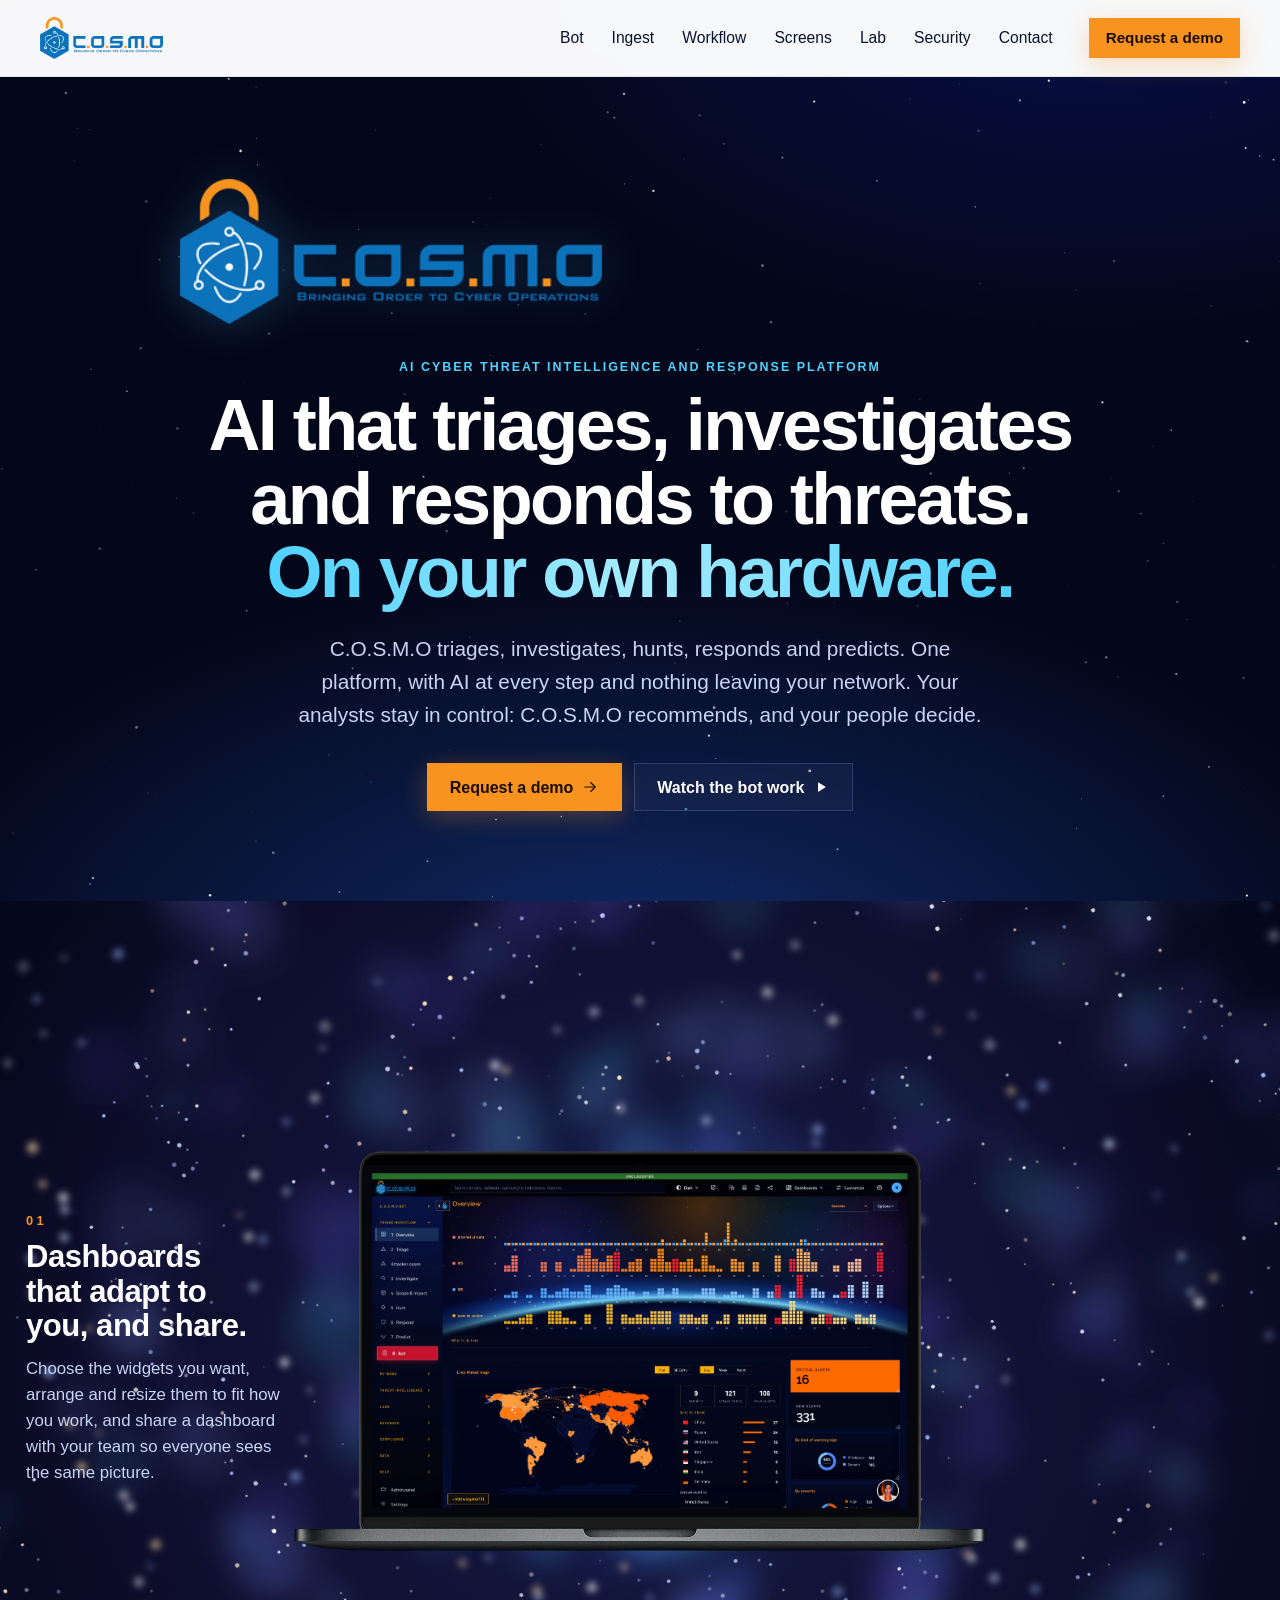
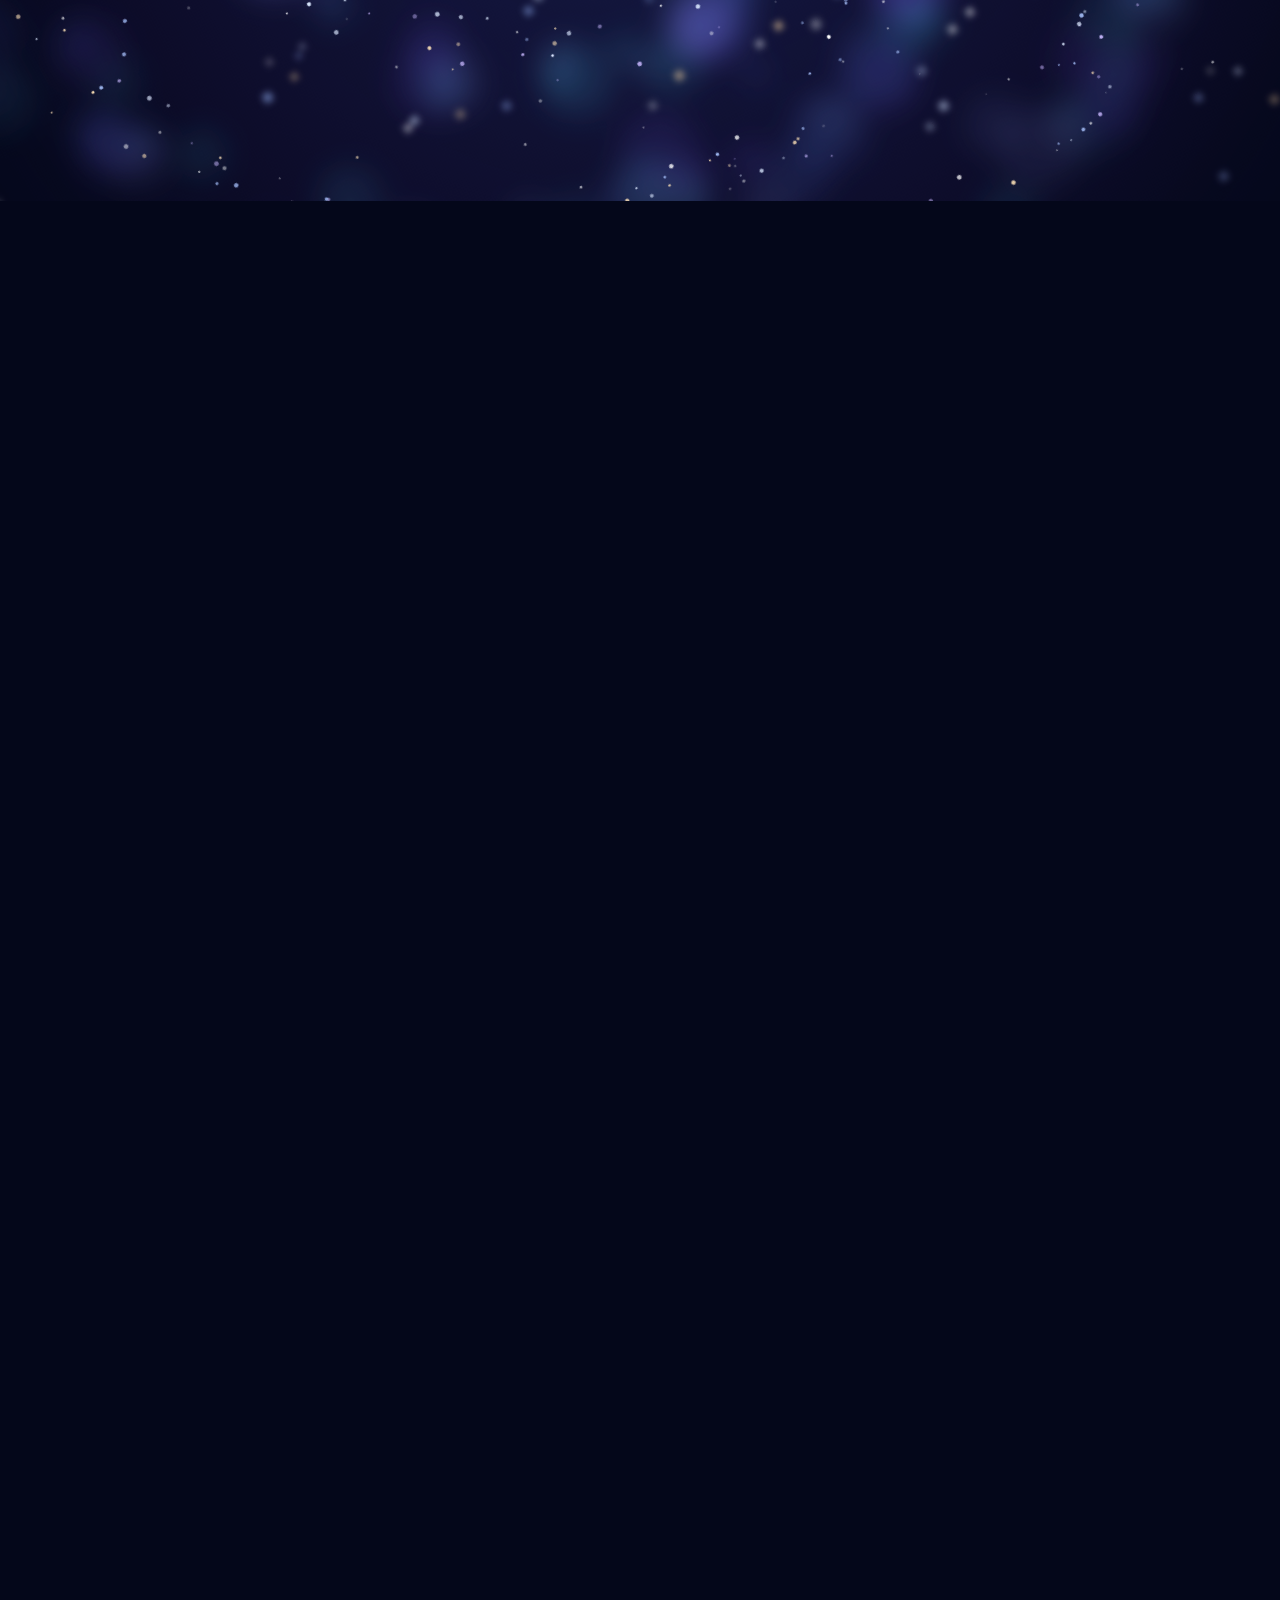
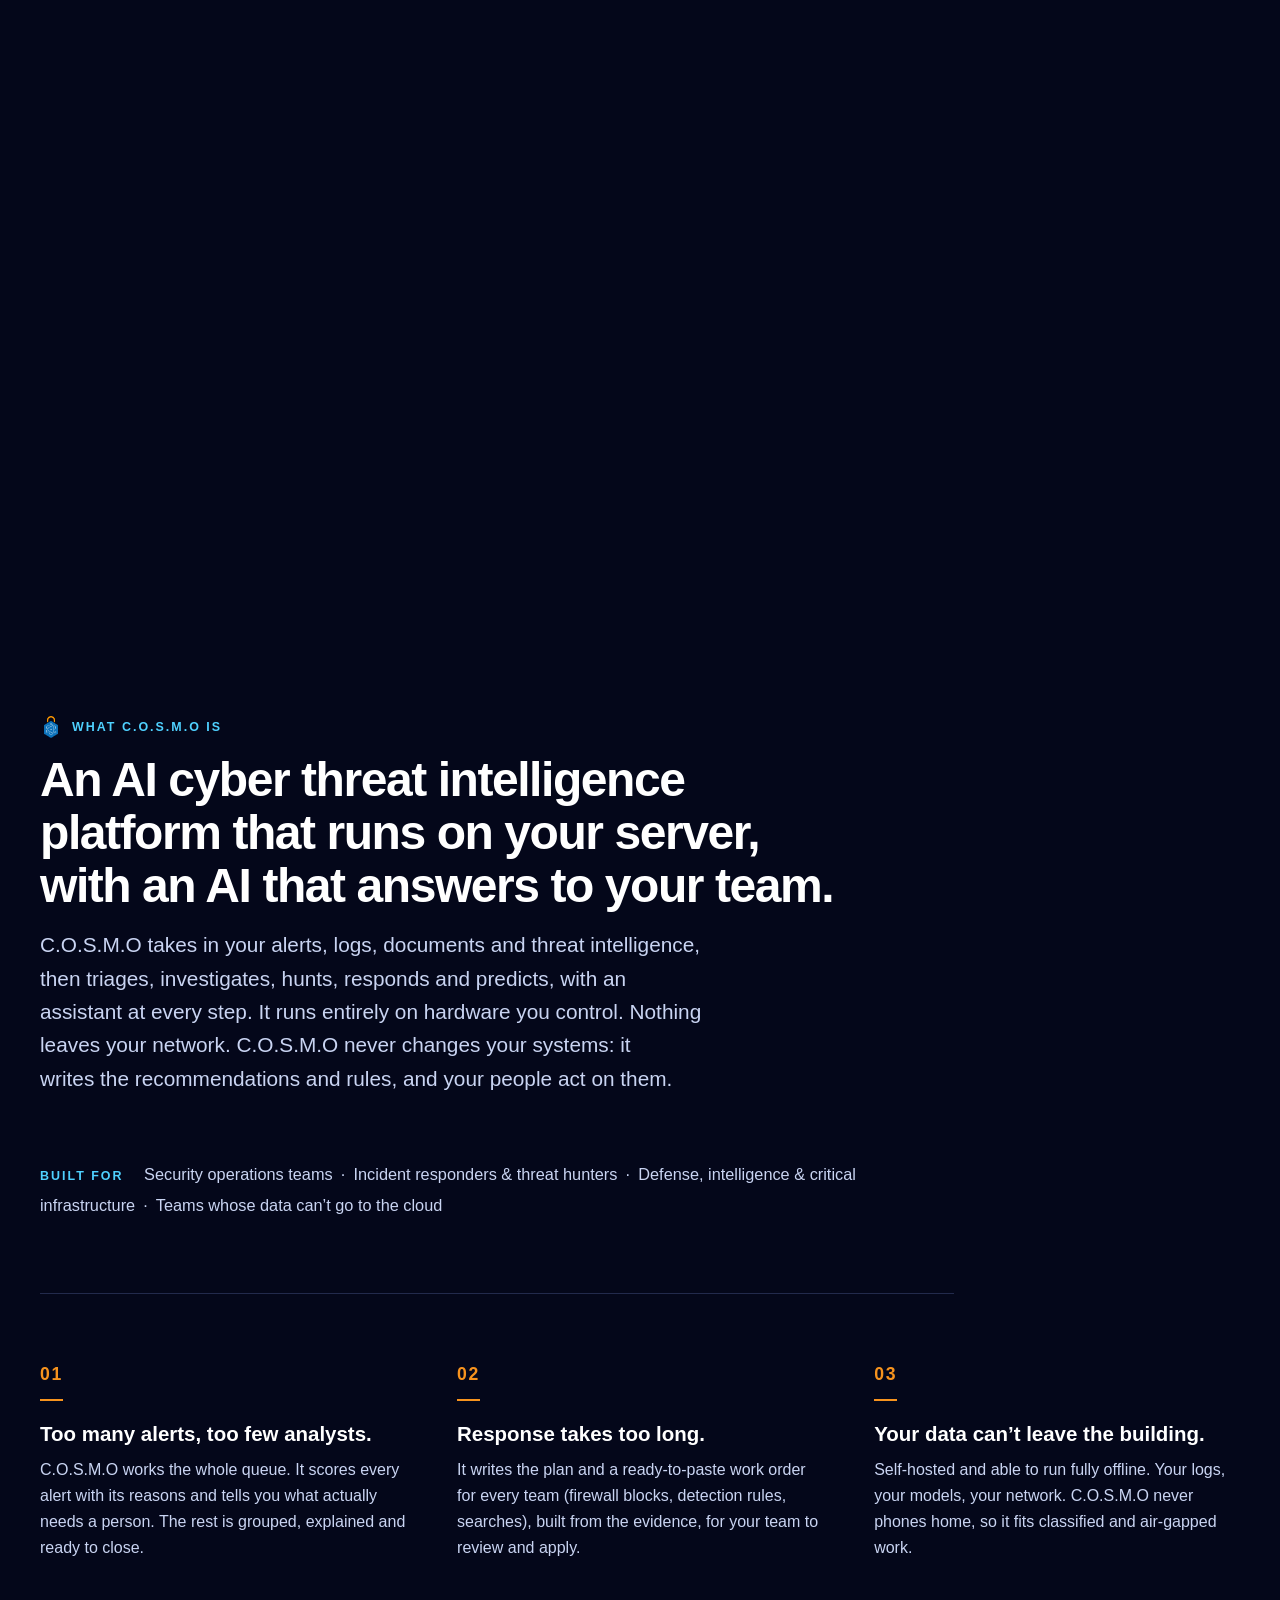
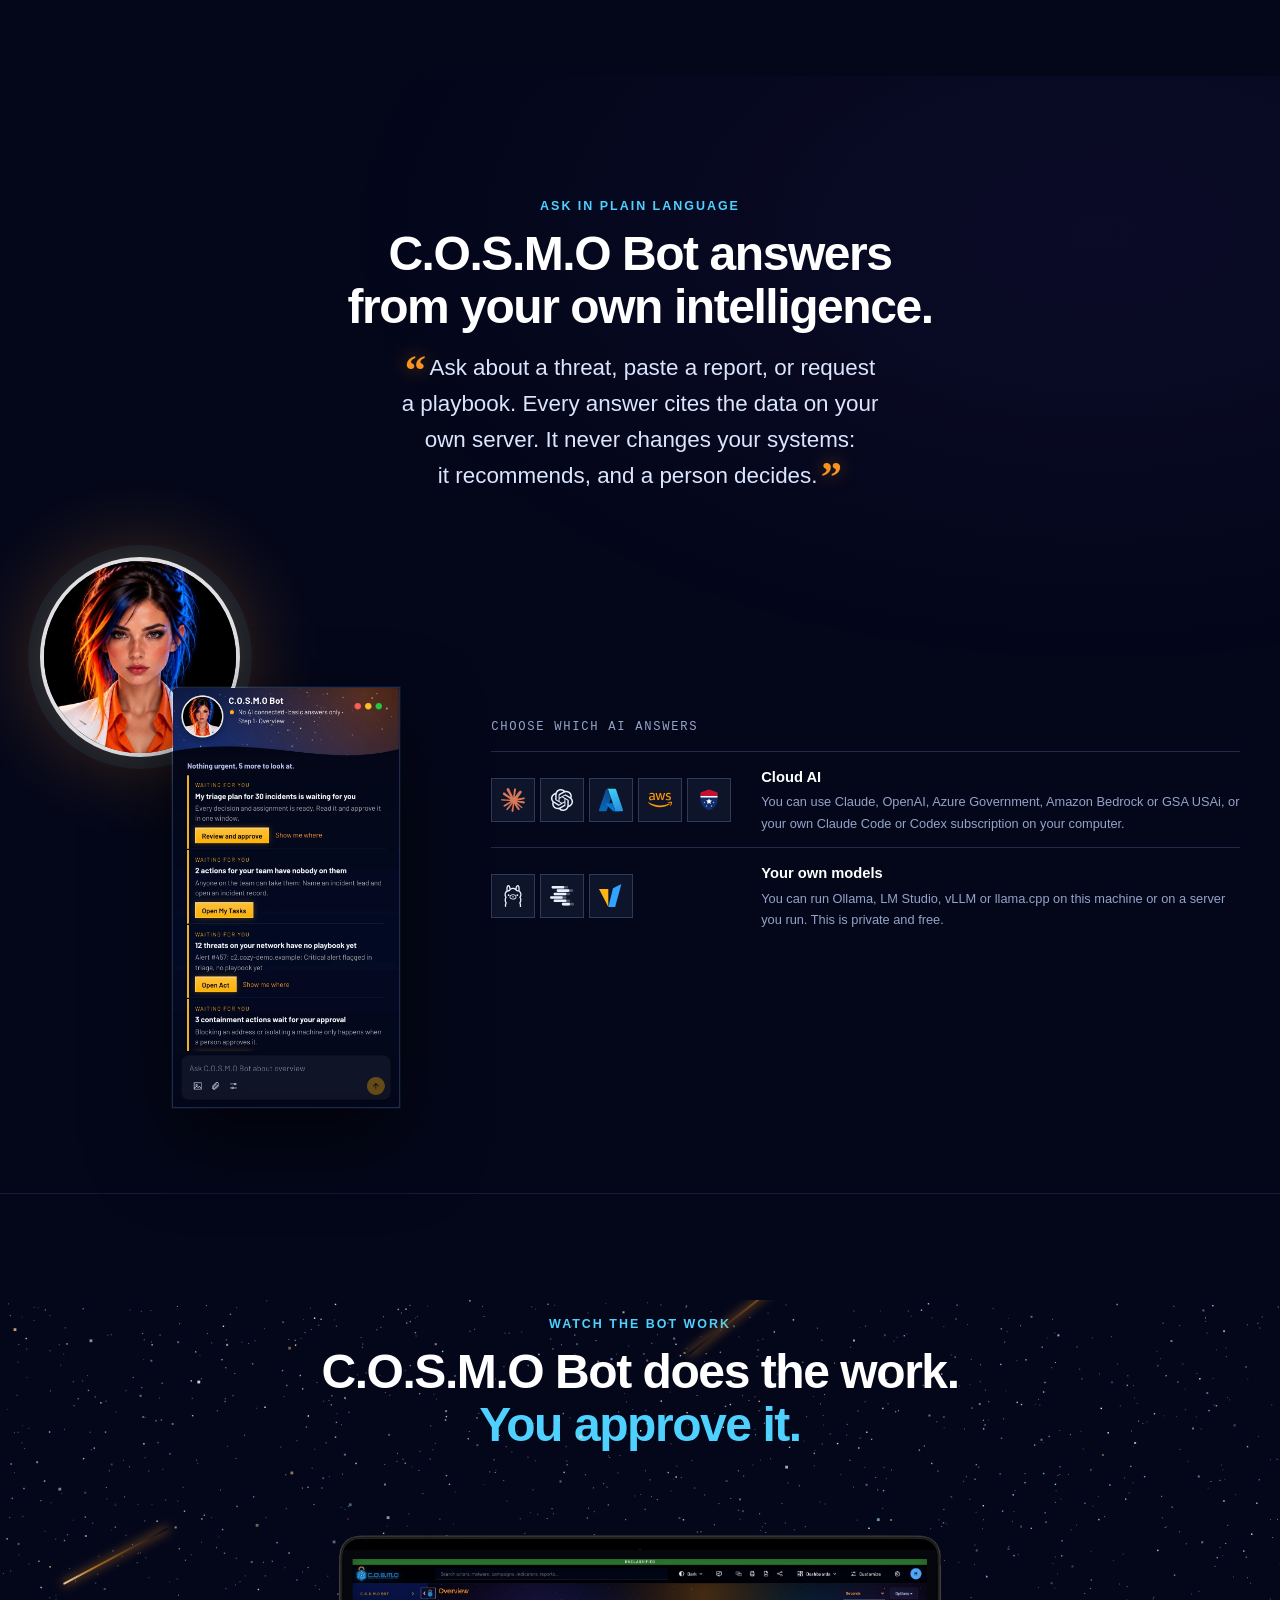
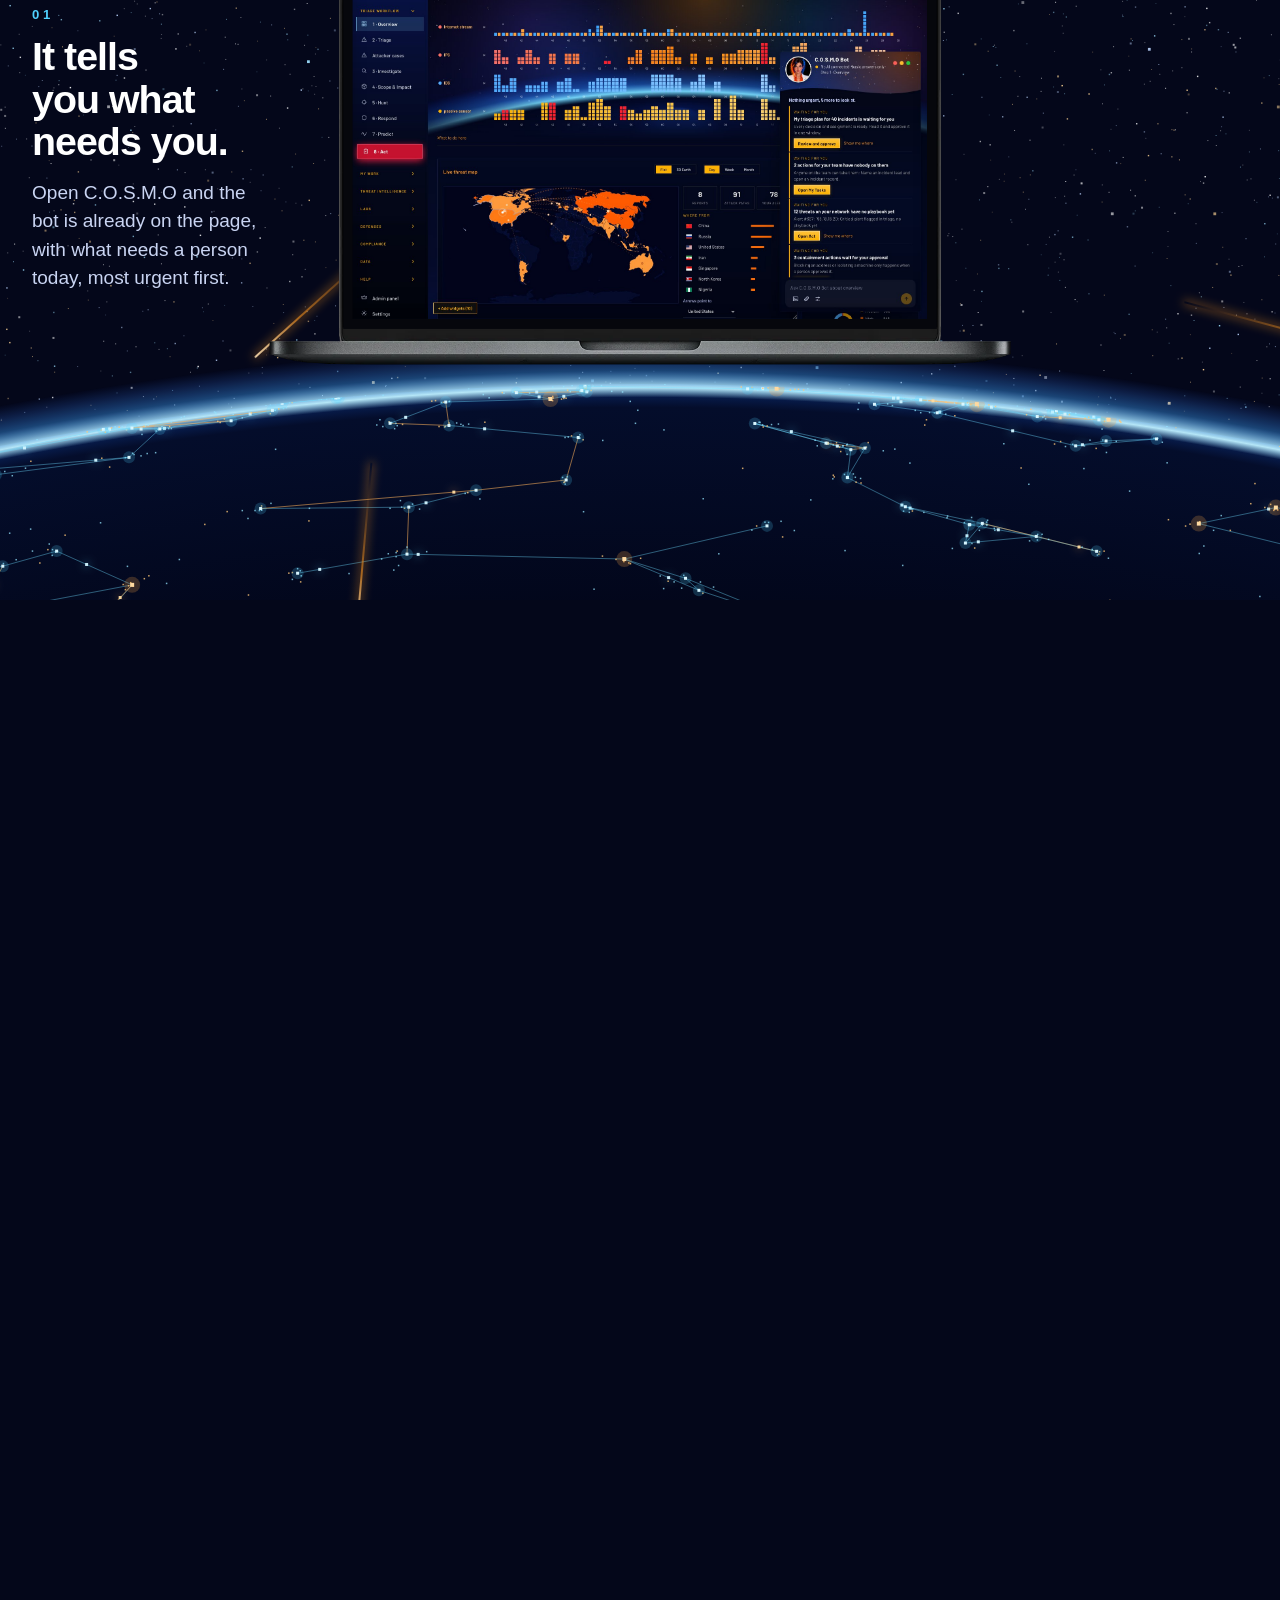
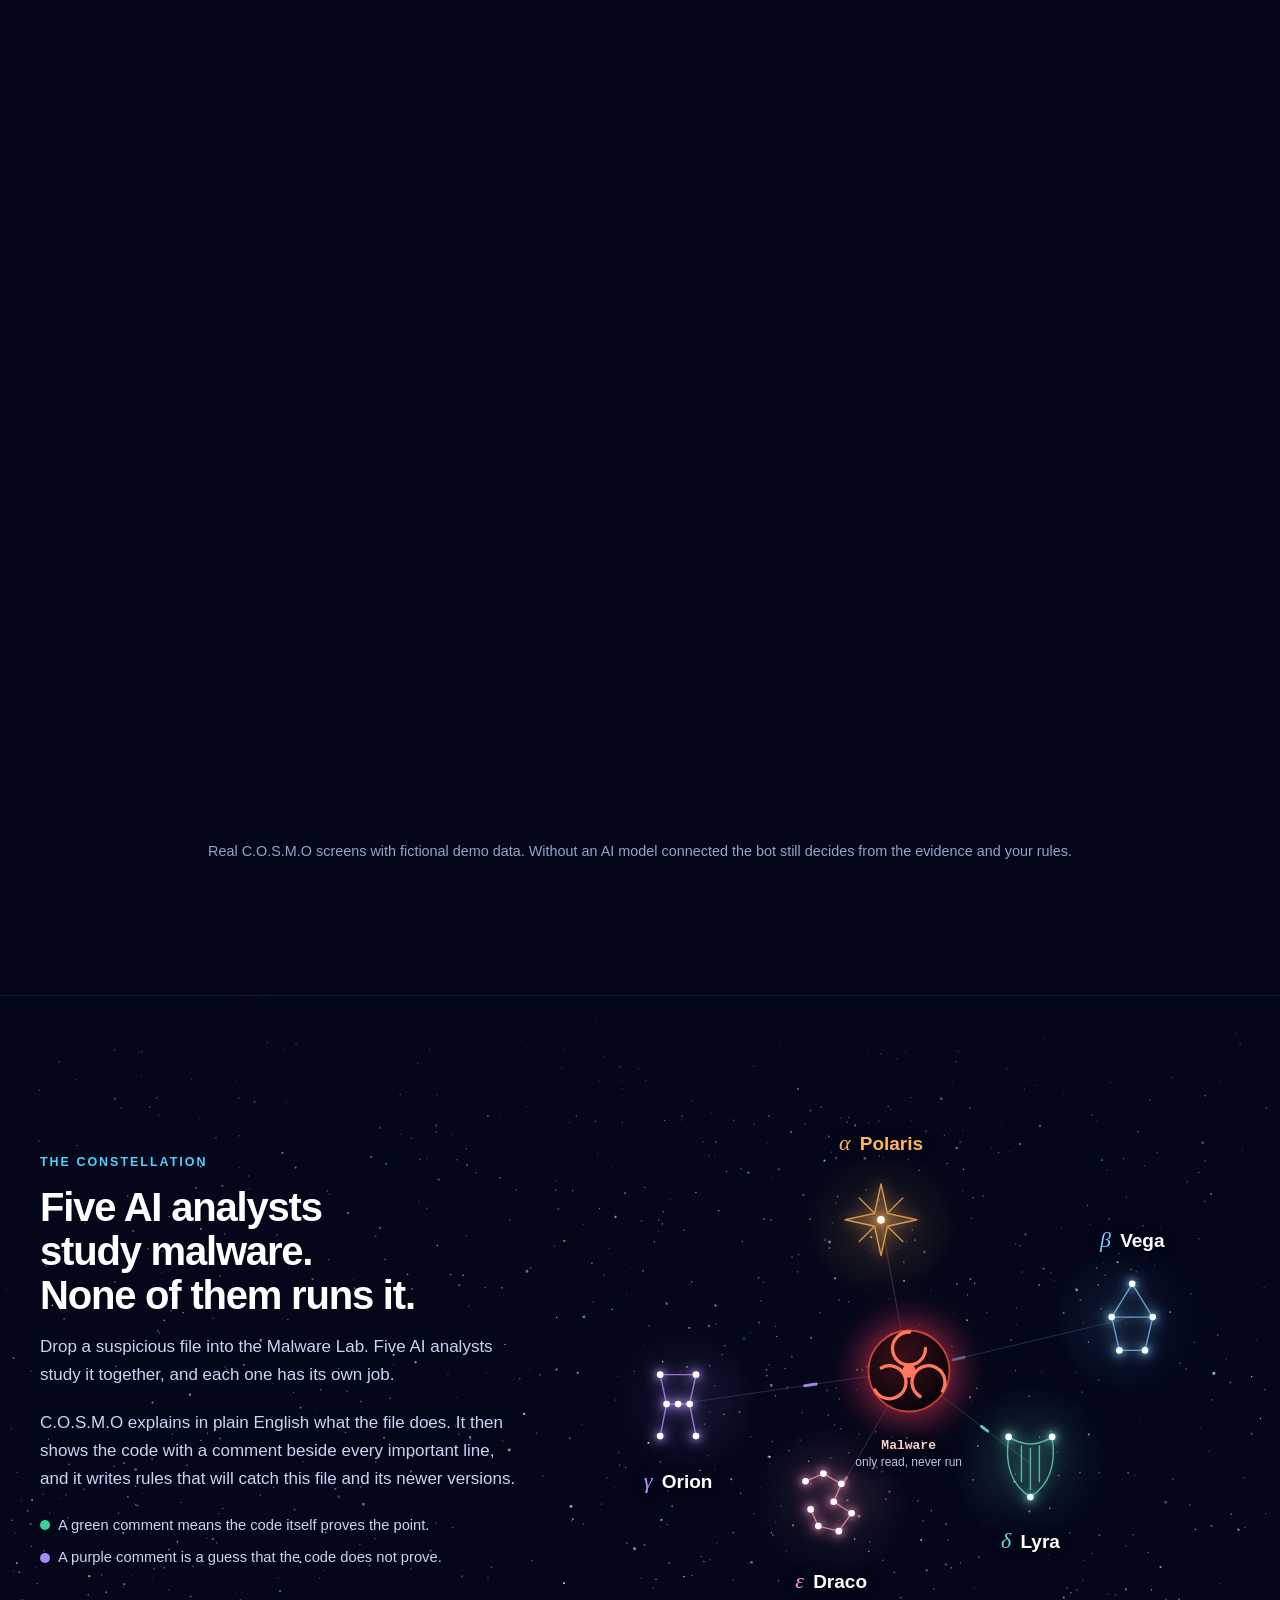
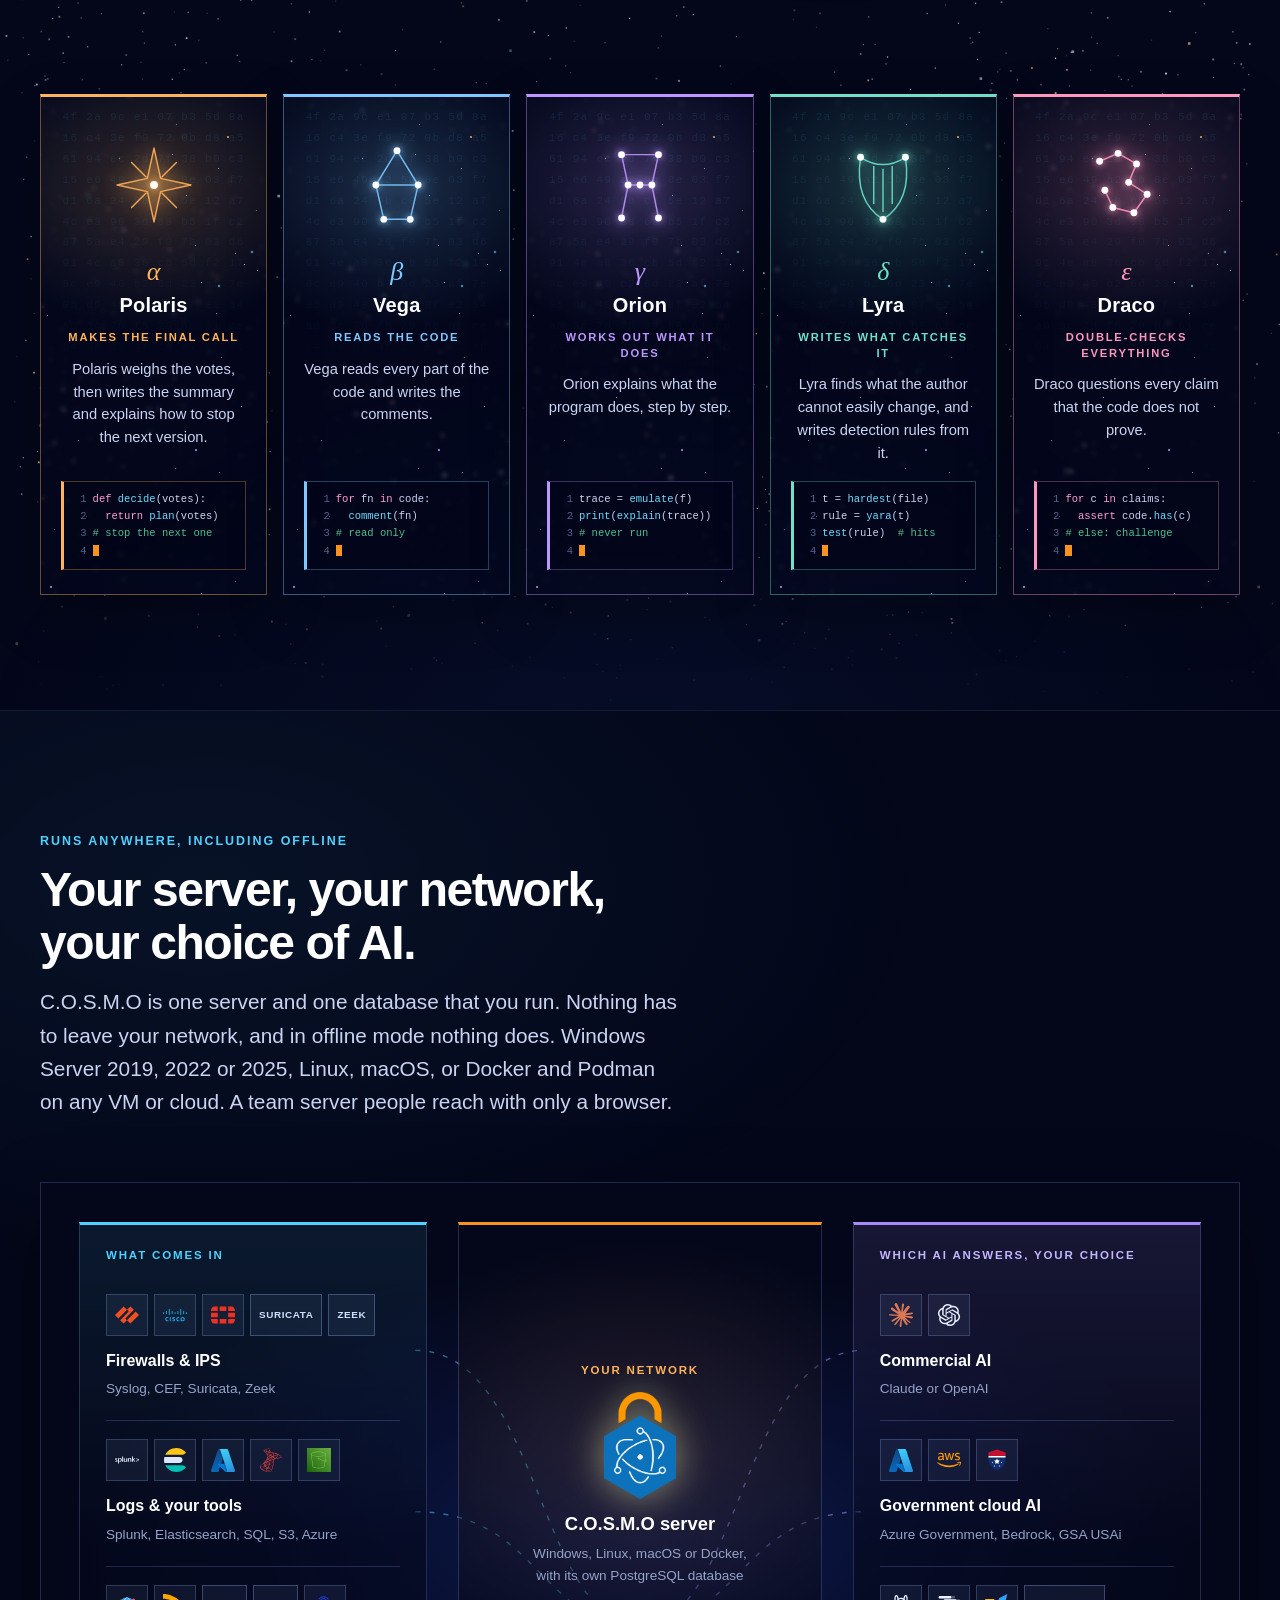
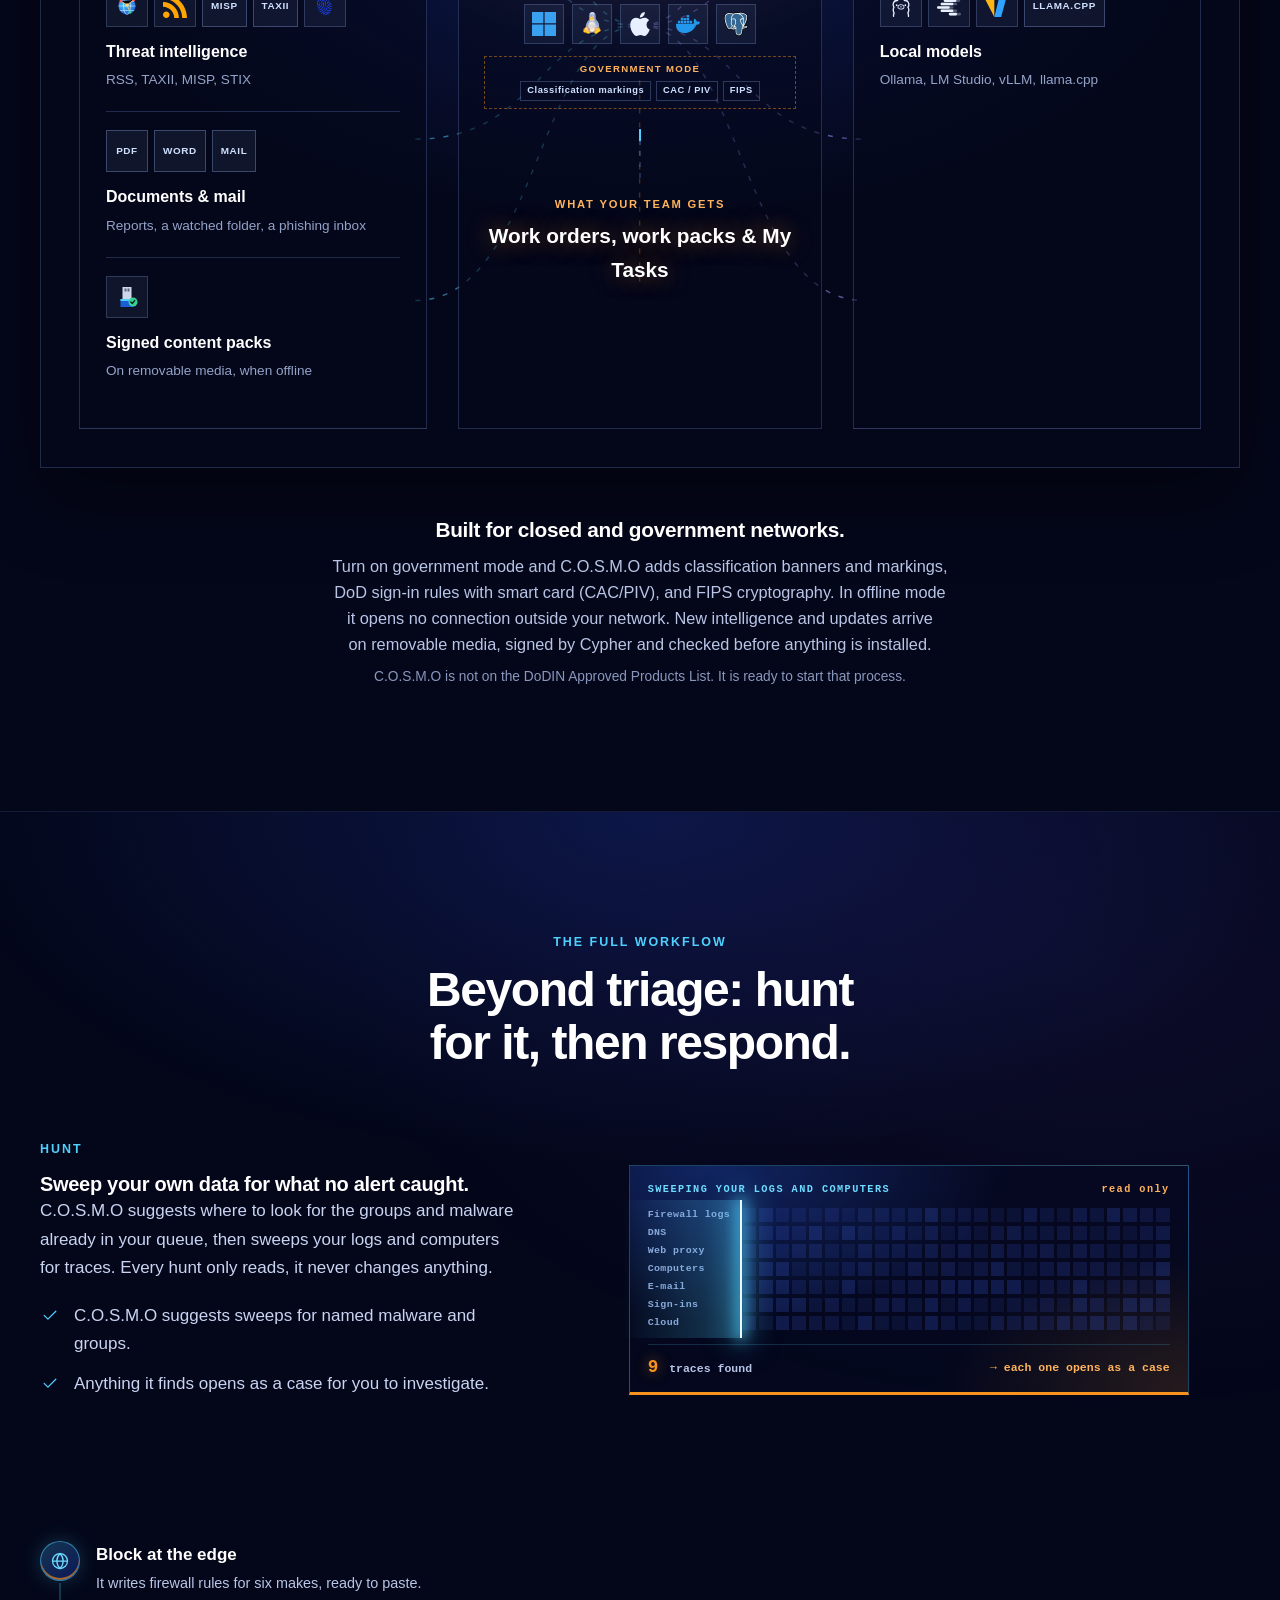
==== index.html @ 152015c7 "Lab section: black hole with gravitational lensing and streaming code; stylesheet tag bumped Co-Auth" ====
<!doctype html>
<html lang="en">
<head>
<meta charset="utf-8">
<meta name="viewport" content="width=device-width, initial-scale=1">
<title>C.O.S.M.O | C.O.S.M.O Bot does the work. You approve it.</title>
<meta name="description" content="C.O.S.M.O decides which security alerts are real, shows the evidence for every score, and hands each team its work. A person decides. It runs on your own server, online or offline. Built by Cypher, LLC.">
<meta property="og:title" content="C.O.S.M.O | Threat intelligence and security operations on your own server">
<meta property="og:description" content="C.O.S.M.O decides which security alerts are real, shows the evidence for every score, and hands each team its work. A person decides. It runs on your own server, online or offline. Built by Cypher, LLC.">
<meta property="og:image" content="https://cosmoplatform.ai/assets/img/hero-overview.jpg">
<meta name="theme-color" content="#04071a">
<link rel="icon" href="assets/img/favicon.svg" type="image/svg+xml">
<link rel="icon" href="assets/img/favicon.png" type="image/png">
<link rel="stylesheet" href="css/site.css?v=20261116b">
<script>document.documentElement.classList.add('js')</script>
</head>
<body>
<svg width="0" height="0" style="position:absolute" aria-hidden="true"><defs><symbol id="d-flask" viewBox="0 0 24 24" class="d"><path class="p" d="M9 3h6M10 3v6l-5.5 9.2A2 2 0 0 0 6.2 21h11.6a2 2 0 0 0 1.7-2.8L14 9V3"/><path class="a" d="M7.6 15h8.8"/><circle class="f" cx="10.5" cy="17.6" r="0.9"/><circle class="f" cx="13.5" cy="18.4" r="0.9"/></symbol><symbol id="d-person" viewBox="0 0 24 24" class="d"><path class="p" d="M12 3.5a4 4 0 1 0 0 8 4 4 0 0 0 0-8z"/><path class="p" d="M4.5 21a7.5 7.5 0 0 1 15 0"/><path class="a" d="m15.5 5 3 -2M17 8.5h3.5"/></symbol><symbol id="d-globe" viewBox="0 0 24 24" class="d"><path class="p" d="M12 3a9 9 0 1 0 0 18 9 9 0 0 0 0-18z"/><path class="p" d="M3 12h18M12 3c2.5 2.6 3.8 5.6 3.8 9s-1.3 6.4-3.8 9c-2.5-2.6-3.8-5.6-3.8-9S9.5 5.6 12 3z"/><path class="a" d="M16.5 5.5 20 3"/><circle class="f" cx="16.5" cy="5.5" r="2.1"/></symbol><symbol id="d-trend" viewBox="0 0 24 24" class="d"><path class="p" d="M4 4v16h16"/><path class="a" d="m7.5 15 3.5-4 3 3 5-6"/><circle class="f" cx="19.5" cy="8" r="1.6"/></symbol><symbol id="d-shieldok" viewBox="0 0 24 24" class="d"><path class="p" d="M12 3 19 6v6c0 4.5-3 7.6-7 9-4-1.4-7-4.5-7-9V6z"/><path class="a" d="m8.5 12 2.5 2.5 4.5-5"/></symbol><symbol id="d-clip" viewBox="0 0 24 24" class="d"><path class="p" d="M6 5.5h12v15H6z"/><path class="p" d="M9 3.5h6v4H9z"/><path class="a" d="m9 13.5 2 2 4-4.5"/></symbol><symbol id="d-unplug" viewBox="0 0 24 24" class="d"><path class="p" d="M8.5 16.4a5 5 0 0 1 6-.8M5 12.6a10 10 0 0 1 3.8-2.4M15.5 10.3A10 10 0 0 1 19 12.6M2.5 9a15 15 0 0 1 5-3.2M21.5 9a15 15 0 0 0-5-3.2"/><circle class="f" cx="12" cy="19.5" r="1.6"/><path class="a" d="m3 3 18 18"/></symbol><symbol id="d-mask" viewBox="0 0 24 24" class="d"><path class="p" d="M4 6.5c2.5-1.5 5.2-2 8-2s5.5.5 8 2c0 7-3.5 12.5-8 12.5S4 13.5 4 6.5z"/><circle class="f" cx="9" cy="11" r="1.8"/><circle class="f" cx="15" cy="11" r="1.8"/><path class="a" d="M9.5 15.5c1.5 1 3.5 1 5 0"/></symbol><symbol id="d-eye" viewBox="0 0 24 24" class="d"><path class="p" d="M2 12s3.5-7 10-7 10 7 10 7-3.5 7-10 7S2 12 2 12z"/><circle class="f" cx="12" cy="12" r="3.2"/><path class="a" d="M12 1.5v2M5 3.5l1 1.5M19 3.5l-1 1.5"/></symbol><symbol id="d-shield" viewBox="0 0 24 24" class="d"><path class="p" d="M12 3 19 6v6c0 4.5-3 7.6-7 9-4-1.4-7-4.5-7-9V6z"/><path class="f" d="M10.2 8.8v6.4l5-3.2z"/></symbol><symbol id="d-book" viewBox="0 0 24 24" class="d"><path class="p" d="M5 4.5A1.5 1.5 0 0 1 6.5 3H19v15H6.5A1.5 1.5 0 0 0 5 19.5z"/><path class="p" d="M5 19.5A1.5 1.5 0 0 0 6.5 21H19v-3"/><path class="f" d="M14 3v7l2-1.5 2 1.5V3z"/></symbol><symbol id="d-spark" viewBox="0 0 24 24" class="d"><path class="p" d="m11 3 2 5.8L18.8 11 13 13.2 11 19l-2-5.8L3.2 11 9 8.8z"/><path class="f" d="m18.5 14.5.9 2.4 2.4.9-2.4.9-.9 2.4-.9-2.4-2.4-.9 2.4-.9z"/></symbol><symbol id="d-file" viewBox="0 0 24 24" class="d"><path class="p" d="M14 3H7a2 2 0 0 0-2 2v14a2 2 0 0 0 2 2h10a2 2 0 0 0 2-2V8z"/><path class="p" d="M14 3v5h5"/><path class="a" d="M9 12.5h6M9 16h6"/></symbol><symbol id="d-layers" viewBox="0 0 24 24" class="d"><path class="p" d="m3 12 9 5 9-5M3 16.5l9 5 9-5"/><path class="a" d="m12 2.5 9 5-9 5-9-5z" fill="rgba(247,147,30,.18)"/></symbol><symbol id="d-replay" viewBox="0 0 24 24" class="d"><path class="p" d="M4 12a8 8 0 1 0 2.4-5.7"/><path class="p" d="M4 4v4.5h4.5"/><path class="a" d="M12 8v4.2l3 1.8"/></symbol><symbol id="d-flag" viewBox="0 0 24 24" class="d"><path class="p" d="M5 21V3"/><path class="a" d="M5 4h12l-2.5 4.2L17 12.4H5" fill="rgba(247,147,30,.25)"/></symbol><symbol id="d-key" viewBox="0 0 24 24" class="d"><path class="p" d="M8 11a4 4 0 1 0 0 8 4 4 0 0 0 0-8z"/><path class="p" d="m11 12.5 9-9"/><path class="a" d="M17 6.5l3 3M14.5 9l2.5 2.5"/></symbol><symbol id="d-lock" viewBox="0 0 24 24" class="d"><path class="p" d="M5 10.5h14v10H5z"/><path class="p" d="M8 10.5V8a4 4 0 0 1 8 0v2.5"/><circle class="f" cx="12" cy="15" r="1.8"/><path class="a" d="M12 16.5v2"/></symbol><symbol id="d-server" viewBox="0 0 24 24" class="d"><path class="p" d="M3.5 4h17v7h-17zM3.5 13h17v7h-17z"/><circle class="f" cx="7" cy="7.5" r="1.1"/><circle class="f" cx="7" cy="16.5" r="1.1"/><path class="a" d="M11 7.5h6M11 16.5h6"/></symbol><symbol id="i-grid" viewBox="0 0 24 24" fill="none" stroke="currentColor" stroke-width="1.5" stroke-linecap="round" stroke-linejoin="round"><rect x="3.5" y="3.5" width="7" height="7" rx="1.5"/><rect x="13.5" y="3.5" width="7" height="7" rx="1.5"/><rect x="3.5" y="13.5" width="7" height="7" rx="1.5"/><rect x="13.5" y="13.5" width="7" height="7" rx="1.5"/></symbol><symbol id="i-alert" viewBox="0 0 24 24" fill="none" stroke="currentColor" stroke-width="1.5" stroke-linecap="round" stroke-linejoin="round"><path d="M12 3.5 21 19.5H3z"/><path d="M12 10v4"/><path d="M12 16.8v.2"/></symbol><symbol id="i-search" viewBox="0 0 24 24" fill="none" stroke="currentColor" stroke-width="1.5" stroke-linecap="round" stroke-linejoin="round"><circle cx="11" cy="11" r="6.5"/><path d="m20 20-4.2-4.2"/></symbol><symbol id="i-cube" viewBox="0 0 24 24" fill="none" stroke="currentColor" stroke-width="1.5" stroke-linecap="round" stroke-linejoin="round"><path d="M12 3 20 7.5v9L12 21l-8-4.5v-9z"/><path d="M12 12 20 7.5M12 12v9M12 12 4 7.5"/></symbol><symbol id="i-target" viewBox="0 0 24 24" fill="none" stroke="currentColor" stroke-width="1.5" stroke-linecap="round" stroke-linejoin="round"><circle cx="12" cy="12" r="7"/><circle cx="12" cy="12" r="2.5"/><path d="M12 2v3M12 19v3M2 12h3M19 12h3"/></symbol><symbol id="i-shield" viewBox="0 0 24 24" fill="none" stroke="currentColor" stroke-width="1.5" stroke-linecap="round" stroke-linejoin="round"><path d="M12 3 19 6v6c0 4.5-3 7.6-7 9-4-1.4-7-4.5-7-9V6z"/></symbol><symbol id="i-shieldok" viewBox="0 0 24 24" fill="none" stroke="currentColor" stroke-width="1.5" stroke-linecap="round" stroke-linejoin="round"><path d="M12 3 19 6v6c0 4.5-3 7.6-7 9-4-1.4-7-4.5-7-9V6z"/><path d="m9 12 2 2 4-4"/></symbol><symbol id="i-trend" viewBox="0 0 24 24" fill="none" stroke="currentColor" stroke-width="1.5" stroke-linecap="round" stroke-linejoin="round"><path d="m3 17 6-6 4 4 8-8"/><path d="M15 7h6v6"/></symbol><symbol id="i-clip" viewBox="0 0 24 24" fill="none" stroke="currentColor" stroke-width="1.5" stroke-linecap="round" stroke-linejoin="round"><rect x="5.5" y="4.5" width="13" height="16.5" rx="2"/><path d="M9 4.5h6V7H9z"/><path d="m9 13.5 2 2 4-4"/></symbol><symbol id="i-check" viewBox="0 0 24 24" fill="none" stroke="currentColor" stroke-width="1.5" stroke-linecap="round" stroke-linejoin="round"><path d="m5 12.5 4.5 4.5L19 7.5"/></symbol><symbol id="i-arrow" viewBox="0 0 24 24" fill="none" stroke="currentColor" stroke-width="1.5" stroke-linecap="round" stroke-linejoin="round"><path d="M5 12h14M13 6l6 6-6 6"/></symbol><symbol id="i-server" viewBox="0 0 24 24" fill="none" stroke="currentColor" stroke-width="1.5" stroke-linecap="round" stroke-linejoin="round"><rect x="3.5" y="4" width="17" height="7" rx="2"/><rect x="3.5" y="13" width="17" height="7" rx="2"/><path d="M7 7.5h.01M7 16.5h.01M11 7.5h6M11 16.5h6"/></symbol><symbol id="i-lock" viewBox="0 0 24 24" fill="none" stroke="currentColor" stroke-width="1.5" stroke-linecap="round" stroke-linejoin="round"><rect x="5" y="10.5" width="14" height="10" rx="2"/><path d="M8 10.5V8a4 4 0 0 1 8 0v2.5"/><path d="M12 14.5v2.5"/></symbol><symbol id="i-unplug" viewBox="0 0 24 24" fill="none" stroke="currentColor" stroke-width="1.5" stroke-linecap="round" stroke-linejoin="round"><path d="m3 3 18 18"/><path d="M8.5 16.4a5 5 0 0 1 6-.8"/><path d="M5 12.6a10 10 0 0 1 3.8-2.4M15.5 10.3A10 10 0 0 1 19 12.6"/><path d="M12 20h.01"/></symbol><symbol id="i-file" viewBox="0 0 24 24" fill="none" stroke="currentColor" stroke-width="1.5" stroke-linecap="round" stroke-linejoin="round"><path d="M14 3H7a2 2 0 0 0-2 2v14a2 2 0 0 0 2 2h10a2 2 0 0 0 2-2V8z"/><path d="M14 3v5h5M9 13h6M9 17h6"/></symbol><symbol id="i-chat" viewBox="0 0 24 24" fill="none" stroke="currentColor" stroke-width="1.5" stroke-linecap="round" stroke-linejoin="round"><path d="M4 5h16v11H9l-5 4z"/><path d="M8 9.5h8M8 12.5h5"/></symbol><symbol id="i-globe" viewBox="0 0 24 24" fill="none" stroke="currentColor" stroke-width="1.5" stroke-linecap="round" stroke-linejoin="round"><circle cx="12" cy="12" r="9"/><path d="M3 12h18M12 3c2.5 2.6 3.8 5.6 3.8 9s-1.3 6.4-3.8 9c-2.5-2.6-3.8-5.6-3.8-9S9.5 5.6 12 3z"/></symbol><symbol id="i-book" viewBox="0 0 24 24" fill="none" stroke="currentColor" stroke-width="1.5" stroke-linecap="round" stroke-linejoin="round"><path d="M5 4.5A1.5 1.5 0 0 1 6.5 3H19v15H6.5A1.5 1.5 0 0 0 5 19.5z"/><path d="M5 19.5A1.5 1.5 0 0 0 6.5 21H19v-3"/></symbol><symbol id="i-flask" viewBox="0 0 24 24" fill="none" stroke="currentColor" stroke-width="1.5" stroke-linecap="round" stroke-linejoin="round"><path d="M9 3h6M10 3v6l-5 9a2 2 0 0 0 1.8 3h10.4a2 2 0 0 0 1.8-3l-5-9V3"/><path d="M7.5 15h9"/></symbol><symbol id="i-users" viewBox="0 0 24 24" fill="none" stroke="currentColor" stroke-width="1.5" stroke-linecap="round" stroke-linejoin="round"><circle cx="9" cy="8" r="3.5"/><path d="M2.5 20a6.5 6.5 0 0 1 13 0"/><path d="M16 4.6a3.5 3.5 0 0 1 0 6.8M18 14.2a6 6 0 0 1 3.5 5.8"/></symbol><symbol id="i-spark" viewBox="0 0 24 24" fill="none" stroke="currentColor" stroke-width="1.5" stroke-linecap="round" stroke-linejoin="round"><path d="m12 3 1.8 5.2L19 10l-5.2 1.8L12 17l-1.8-5.2L5 10l5.2-1.8z"/><path d="m18.5 15.5.7 1.8 1.8.7-1.8.7-.7 1.8-.7-1.8-1.8-.7 1.8-.7z"/></symbol><symbol id="i-key" viewBox="0 0 24 24" fill="none" stroke="currentColor" stroke-width="1.5" stroke-linecap="round" stroke-linejoin="round"><circle cx="8" cy="15" r="4"/><path d="m11 12 9-9M17 6l3 3M14.5 8.5l2 2"/></symbol><symbol id="i-layers" viewBox="0 0 24 24" fill="none" stroke="currentColor" stroke-width="1.5" stroke-linecap="round" stroke-linejoin="round"><path d="m12 3 9 5-9 5-9-5z"/><path d="m3 13 9 5 9-5"/></symbol><symbol id="i-star" viewBox="0 0 24 24" fill="none" stroke="currentColor" stroke-width="1.5" stroke-linecap="round" stroke-linejoin="round"><path d="m12 3 2.7 5.6 6.1.9-4.4 4.3 1 6.1L12 17l-5.5 2.9 1-6.1-4.4-4.3 6.1-.9z"/></symbol><symbol id="i-inbox" viewBox="0 0 24 24" fill="none" stroke="currentColor" stroke-width="1.5" stroke-linecap="round" stroke-linejoin="round"><path d="M3 13h5l2 3h4l2-3h5"/><path d="M5.5 5h13L21 13v6H3v-6z"/></symbol><symbol id="i-download" viewBox="0 0 24 24" fill="none" stroke="currentColor" stroke-width="1.5" stroke-linecap="round" stroke-linejoin="round"><path d="M12 4v11M7 10l5 5 5-5M5 20h14"/></symbol><symbol id="i-eye" viewBox="0 0 24 24" fill="none" stroke="currentColor" stroke-width="1.5" stroke-linecap="round" stroke-linejoin="round"><path d="M2 12s3.5-7 10-7 10 7 10 7-3.5 7-10 7S2 12 2 12z"/><circle cx="12" cy="12" r="3"/></symbol><symbol id="i-menu" viewBox="0 0 24 24" fill="none" stroke="currentColor" stroke-width="1.5" stroke-linecap="round" stroke-linejoin="round"><path d="M4 7h16M4 12h16M4 17h16"/></symbol><symbol id="i-cart" viewBox="0 0 24 24" fill="none" stroke="currentColor" stroke-width="1.5" stroke-linecap="round" stroke-linejoin="round"><circle cx="9" cy="20" r="1.3"/><circle cx="18" cy="20" r="1.3"/><path d="M3 4h2.5l2.2 11h11l2-8H6.5"/></symbol><symbol id="i-pin" viewBox="0 0 24 24" fill="none" stroke="currentColor" stroke-width="1.5" stroke-linecap="round" stroke-linejoin="round"><path d="M12 21s7-6.5 7-12a7 7 0 0 0-14 0c0 5.5 7 12 7 12z"/><circle cx="12" cy="9" r="2.5"/></symbol><symbol id="i-phone" viewBox="0 0 24 24" fill="none" stroke="currentColor" stroke-width="1.5" stroke-linecap="round" stroke-linejoin="round"><path d="M5 4h4l2 5-2.5 1.5a11 11 0 0 0 5 5L15 13l5 2v4a2 2 0 0 1-2 2A16 16 0 0 1 3 6a2 2 0 0 1 2-2z"/></symbol><symbol id="i-mail" viewBox="0 0 24 24" fill="none" stroke="currentColor" stroke-width="1.5" stroke-linecap="round" stroke-linejoin="round"><rect x="3" y="5" width="18" height="14" rx="2"/><path d="m3 7 9 6 9-6"/></symbol><symbol id="i-person" viewBox="0 0 24 24" fill="none" stroke="currentColor" stroke-width="1.5" stroke-linecap="round" stroke-linejoin="round"><circle cx="12" cy="8" r="4"/><path d="M4 21a8 8 0 0 1 16 0"/></symbol><symbol id="i-mask" viewBox="0 0 24 24" fill="none" stroke="currentColor" stroke-width="1.5" stroke-linecap="round" stroke-linejoin="round"><path d="M4 7c2.5-1.5 5.2-2 8-2s5.5.5 8 2c0 7-3.5 12-8 12S4 14 4 7z"/><path d="M8.5 11h2M13.5 11h2"/></symbol><symbol id="i-flag" viewBox="0 0 24 24" fill="none" stroke="currentColor" stroke-width="1.5" stroke-linecap="round" stroke-linejoin="round"><path d="M5 21V4M5 4h11l-2 4 2 4H5"/></symbol></defs></svg>
<a class="skip" href="#main">Skip to the content</a>
<header class="site-head">
  <div class="wrap">
    <a class="brand" href="index.html" aria-label="C.O.S.M.O home"><img src="assets/img/cosmo-logo.png" width="360" height="123" alt="C.O.S.M.O, Bringing Order to Cyber Operations"></a>
    <nav class="nav" aria-label="Main">
      <ul class="nav-links"><li><a href="#chatbot">Bot</a></li><li><a href="#runs">Ingest</a></li><li><a href="#workflow">Workflow</a></li><li><a href="#views">Screens</a></li><li><a href="#lab">Lab</a></li><li><a href="#security">Security</a></li><li><a href="#contact">Contact</a></li></ul>
      <a class="btn btn-primary btn-sm" href="#contact">Request a demo</a>
      <details class="menu">
        <summary><svg viewBox="0 0 24 24" aria-hidden="true"><use href="#i-menu"/></svg>Menu</summary>
        <ul><li><a href="#chatbot">Bot</a></li><li><a href="#runs">Ingest</a></li><li><a href="#workflow">Workflow</a></li><li><a href="#views">Screens</a></li><li><a href="#security">Security</a></li><li><a href="#contact">Contact</a></li><li><a class="btn btn-primary" href="#contact">Request a demo</a></li></ul>
      </details>
    </nav>
  </div>
</header>
<main id="main">
<svg width="0" height="0" style="position:absolute" aria-hidden="true"><defs><symbol id="i-x" viewBox="0 0 24 24" fill="none" stroke="currentColor" stroke-width="1.6" stroke-linecap="round"><path d="M7 7l10 10M17 7 7 17"/></symbol><symbol id="i-replay" viewBox="0 0 24 24" fill="none" stroke="currentColor" stroke-width="1.6" stroke-linecap="round" stroke-linejoin="round"><path d="M4 12a8 8 0 1 0 2.4-5.7"/><path d="M4 4v4.5h4.5"/></symbol><symbol id="i-pause" viewBox="0 0 24 24" fill="currentColor"><rect x="6.5" y="5" width="3.6" height="14" rx="1"/><rect x="13.9" y="5" width="3.6" height="14" rx="1"/></symbol><symbol id="i-play" viewBox="0 0 24 24" fill="currentColor"><path d="M8 5.5v13l10.5-6.5z"/></symbol></defs></svg>

<section class="hero" data-tab="home" aria-labelledby="hero-h">
  <canvas class="stars" aria-hidden="true"></canvas>
  <div class="wrap">
    <div class="hero-copy" data-reveal>
      <img class="hero-logo" src="assets/img/cosmo-logo.png" width="360" height="123" alt="C.O.S.M.O, Bringing order to cyber operations">
      <span class="eyebrow">AI Cyber Threat Intelligence and Response Platform</span>
      <h1 id="hero-h">AI that triages, investigates and responds to threats. <span class="accent">On your own hardware.</span></h1>
      <p class="lead">C.O.S.M.O triages, investigates, hunts, responds and predicts. One platform, with AI at every step and nothing leaving your network. Your analysts stay in control: C.O.S.M.O recommends, and your people decide.</p>
      <div class="actions"><a class="btn btn-primary" href="#contact">Request a demo <svg viewBox="0 0 24 24" aria-hidden="true"><use href="#i-arrow"/></svg></a><a class="btn btn-outline" href="#bot">Watch the bot work <svg viewBox="0 0 24 24" aria-hidden="true"><use href="#i-play"/></svg></a></div>
    </div>
  </div>
</section>

<section class="spin" data-tab="home" id="overview" aria-label="The C.O.S.M.O Overview">
  <div class="spin-track">
    <div class="spin-stage">
      <div class="galaxy" aria-hidden="true"><img src="assets/img/galaxy.svg?v=20261104r" alt="" width="1200" height="1200"></div>
      <figure class="spin-screen"><div class="spin-glass"><img src="assets/img/mock/cosmo-overview-live.webp?v=20261110a" width="2640" height="1658" alt=""><img src="assets/img/views/spin-triage.webp?v=20261110a" width="1760" height="1105" alt="The C.O.S.M.O Bot's triage plan: every decision and assignment ready for a person to review." loading="lazy"><img src="assets/img/views/spin-playbook.webp?v=20261110a" width="1760" height="1105" alt="A response playbook drawn as a play across the boundary, network, computers, accounts and what you protect, with an owner for each move." loading="lazy"><img src="assets/img/views/spin-hunt.webp?v=20261110a" width="1760" height="1105" alt="The Hunt screen sweeping a network for traces no alert caught." loading="lazy"><img src="assets/img/views/spin-predict.webp?v=20261110a" width="1760" height="1105" alt="The Predict screen: the attacker groups most likely to come after you in the next 90 days." loading="lazy"></div><img class="morph-frame" src="assets/img/mock/macbook-frame.png" alt=""></figure>
      <div class="spin-texts">
        <article class="ostep on"><span class="mno">01</span><h3>Dashboards that adapt to you, and share.</h3><p>Choose the widgets you want, arrange and resize them to fit how you work, and share a dashboard with your team so everyone sees the same picture.</p></article>
        <article class="ostep"><span class="mno">02</span><h3>Auto Triage and easy tasking.</h3><p>The AI decides every waiting incident and picks who gets each one. You read the whole plan in one window and approve it, and each person receives their work with a due date.</p></article>
        <article class="ostep"><span class="mno">03</span><h3>Respond with playbooks and defense in depth.</h3><p>Every threat becomes a playbook with an owner and a deadline for each move. Firewall blocks, detection rules and DNS block lists cover every layer. C.O.S.M.O writes them, and your team decides what to apply.</p></article>
        <article class="ostep"><span class="mno">04</span><h3>Hunt, malware and forensic analysis.</h3><p>Look for what no alert caught. Sweep hundreds of machines at once for traces of an attacker, then see which ones match. Drop in a file to see what it would do without it ever being run, or a collection from a computer to get one timeline of what happened.</p></article>
        <article class="ostep"><span class="mno">05</span><h3>Predict and prove.</h3><p>AI predictive analysis names the attacker groups most likely to come after you in the next 90 days. Purple Team testing then checks your detection rules against their methods and shows the gaps to close first.</p></article>
      </div>
    </div>
  </div>
</section>

<section class="section intro" data-tab="home" id="what" aria-labelledby="what-h">
  <div class="wrap">
    <div class="section-head" data-reveal>
      <p class="eyebrow"><img class="eyebrow-mark" src="assets/img/cosmo-lock.png" width="22" height="22" alt="">What C.O.S.M.O is</p>
      <h2 id="what-h">An AI cyber threat intelligence platform that runs on your server, with an AI that answers to your team.</h2>
      <p class="lead">C.O.S.M.O takes in your alerts, logs, documents and threat intelligence, then triages, investigates, hunts, responds and predicts, with an assistant at every step. It runs entirely on hardware you control. Nothing leaves your network. C.O.S.M.O never changes your systems: it writes the recommendations and rules, and your people act on them.</p>
    </div>

    <p class="built-for" data-reveal><span class="bf-label">Built for</span> Security operations teams&ensp;&middot;&ensp;Incident responders &amp; threat hunters&ensp;&middot;&ensp;Defense, intelligence &amp; critical infrastructure&ensp;&middot;&ensp;Teams whose data can&rsquo;t go to the cloud</p>

    <div class="solves" data-stagger>
      <div class="solve">
        <span class="solve-no">01</span>
        <p class="prob">Too many alerts, too few analysts.</p>
        <p class="sol">C.O.S.M.O works the whole queue. It scores every alert with its reasons and tells you what actually needs a person. The rest is grouped, explained and ready to close.</p>
      </div>
      <div class="solve">
        <span class="solve-no">02</span>
        <p class="prob">Response takes too long.</p>
        <p class="sol">It writes the plan and a ready-to-paste work order for every team (firewall blocks, detection rules, searches), built from the evidence, for your team to review and apply.</p>
      </div>
      <div class="solve">
        <span class="solve-no">03</span>
        <p class="prob">Your data can&rsquo;t leave the building.</p>
        <p class="sol">Self-hosted and able to run fully offline. Your logs, your models, your network. C.O.S.M.O never phones home, so it fits classified and air-gapped work.</p>
      </div>
    </div>
  </div>
</section>

<section class="section dark" data-tab="home" id="chatbot" aria-labelledby="chat-h">
  <div class="wrap">
    <div class="section-head center" data-reveal>
      <span class="eyebrow">Ask in plain language</span>
      <h2 id="chat-h">C.O.S.M.O Bot answers from your own intelligence.</h2>
      <p class="lead">Ask about a threat, paste a report, or request a playbook. Every answer cites the data on your own server. It never changes your systems: it recommends, and a person decides.</p>
    </div>
    <div class="chatx">
      <figure class="chatx-shot botduo" data-reveal>
        <span class="avaring" aria-hidden="true"><i></i><i></i><i></i></span>
        <img class="bigava" src="assets/img/cosmo-bot-large.jpg" width="320" height="320" alt="C.O.S.M.O Bot" loading="lazy">
        <img class="botwin" src="assets/img/views/bot-window.webp?v=20261110a" width="860" height="1592" alt="The C.O.S.M.O Bot window: 5 things that need a person, each with a button that takes you to the work, and a box to ask in plain language." loading="lazy">
      </figure>
      <div class="chatx-copy" data-reveal>
        <ul class="cap-list tight">
          <li><svg class="bi" viewBox="0 0 24 24" aria-hidden="true"><use href="#i-book"/></svg><p><b>Answers cite your data.</b> Every reply points back to the incidents, reports and rules on your own server, so you can check the working.</p></li>
          <li><svg class="bi" viewBox="0 0 24 24" aria-hidden="true"><use href="#i-file"/></svg><p><b>Paste a report, get it read.</b> Drop in a PDF or a bulletin and the bot pulls out the addresses, fingerprints and attacker methods.</p></li>
          <li><svg class="bi" viewBox="0 0 24 24" aria-hidden="true"><use href="#i-shield"/></svg><p><b>It takes you to the work.</b> Ask for a playbook or a hunt and it opens the right screen, or runs it for you. It reads and recommends, and a person decides what to do.</p></li>
        </ul>
        <div class="chatx-ai" data-reveal>
          <span class="chatx-ai-label">Choose which AI answers</span>
          <ul class="aichips">
            <li><span class="ait" aria-hidden="true"><i><img src="assets/img/logos/color/claude.svg" width="24" height="24" alt=""></i><i><img src="assets/img/logos/color/openai.svg" width="24" height="24" alt=""></i><i><img src="assets/img/logos/color/azure.svg" width="24" height="24" alt=""></i><i><img src="assets/img/logos/color/aws.svg" width="24" height="24" alt=""></i><i><img src="assets/img/logos/color/gsa.svg" width="24" height="24" alt=""></i></span><div><b>Cloud AI</b><small>You can use Claude, OpenAI, Azure Government, Amazon Bedrock or GSA USAi, or your own Claude Code or Codex subscription on your computer.</small></div></li>
            <li><span class="ait" aria-hidden="true"><i><img src="assets/img/logos/color/ollama.svg" width="24" height="24" alt=""></i><i><img src="assets/img/logos/color/lmstudio.svg" width="24" height="24" alt=""></i><i><img src="assets/img/logos/color/vllm.svg" width="24" height="24" alt=""></i></span><div><b>Your own models</b><small>You can run Ollama, LM Studio, vLLM or llama.cpp on this machine or on a server you run. This is private and free.</small></div></li>
          </ul>
        </div>
      </div>
    </div>
  </div>
</section>

<section class="section dark morph" data-tab="platform" id="bot" aria-labelledby="bot-h">
  <div class="wrap">
    <div class="section-head center" data-reveal><p class="eyebrow">Watch the bot work</p><h2 id="bot-h">C.O.S.M.O Bot does the work.<br><span class="hl">You approve it.</span></h2></div>
  </div>
  <div class="morph-track">
    <div class="morph-stage">
      <canvas class="bot-cv" aria-hidden="true"></canvas>
      <div class="morph-sky" aria-hidden="true"><b class="msst"></b><i style="--x:46%;--y:19%;--s:4.0;--o:0.65;--l:119px"></i><i style="--x:73%;--y:12%;--s:3.4;--o:0.58;--l:174px"></i><i style="--x:32%;--y:4%;--s:2.2;--o:0.43;--l:118px"></i><i style="--x:35%;--y:11%;--s:4.0;--o:0.06;--l:182px"></i><i style="--x:20%;--y:28%;--s:2.2;--o:0.58;--l:160px"></i><i style="--x:11%;--y:28%;--s:2.2;--o:0.56;--l:127px"></i><i style="--x:42%;--y:53%;--s:2.8;--o:0.54;--l:183px"></i><i style="--x:44%;--y:23%;--s:2.2;--o:0.58;--l:191px"></i><i style="--x:29%;--y:47%;--s:2.2;--o:0.55;--l:118px"></i></div>
      <div class="morph-earth" aria-hidden="true"><span class="e-glow"></span><span class="e-body"></span><span class="e-lights"></span><svg class="e-net" viewBox="0 0 100 14" preserveAspectRatio="none" aria-hidden="true"><path d="M6.8 5.4 Q7.7 3.9 8.6 6.8"/><path d="M8.6 6.8 Q12.4 2.0 16.3 4.1"/><path d="M16.3 4.1 Q18.0 1.4 19.8 3.6"/><path d="M19.8 3.6 Q20.7 0.3 21.5 3.4"/><path d="M21.5 3.4 Q23.7 1.6 25.8 5.2"/><path d="M25.8 5.2 Q32.6 2.9 39.3 4.7"/><path d="M39.3 4.7 Q40.6 1.1 42.0 2.9"/><path d="M42.0 2.9 Q46.6 1.5 51.2 4.5"/><path d="M51.2 4.5 Q52.5 1.1 53.7 3.7"/><path d="M53.7 3.7 Q60.4 0.8 67.0 4.0"/><path d="M67.0 4.0 Q74.4 1.8 81.9 4.5"/><path d="M81.9 4.5 Q87.5 3.1 93.1 5.5"/><path class="o" d="M81.9 4.5 Q87.5 -0.7 93.1 5.5"/><path class="o" d="M67.0 4.0 Q46.4 -0.1 25.8 5.2"/><path class="o" d="M42.0 2.9 Q54.5 -1.4 67.0 4.0"/><path class="o" d="M93.1 5.5 Q72.1 1.0 51.2 4.5"/><g><circle cx="42.0" cy="2.9" r=".28"/><circle cx="53.7" cy="3.7" r=".28"/><circle cx="81.9" cy="4.5" r=".28"/><circle cx="21.5" cy="3.4" r=".28"/><circle cx="25.8" cy="5.2" r=".28"/><circle cx="8.6" cy="6.8" r=".28"/><circle cx="16.3" cy="4.1" r=".28"/><circle cx="6.8" cy="5.4" r=".28"/><circle cx="19.8" cy="3.6" r=".28"/><circle cx="51.2" cy="4.5" r=".28"/><circle cx="93.1" cy="5.5" r=".28"/><circle cx="67.0" cy="4.0" r=".28"/><circle cx="39.3" cy="4.7" r=".28"/></g></svg></div>
      <figure class="morph-screen">
        <div class="morph-glass">
          <img src="assets/img/bot-5-chat.jpg?v=20261110a" alt="" loading="lazy">
          <img src="assets/img/bot-1-queue.jpg?v=20261110a" alt="" loading="lazy">
          <img src="assets/img/bot-2-plan.jpg?v=20261110a" alt="" loading="lazy">
          <img src="assets/img/bot-3-approve.jpg?v=20261110a" alt="" loading="lazy">
          <img src="assets/img/bot-4-packs.jpg?v=20261110a" alt="" loading="lazy">
        </div>
        <img class="morph-frame" src="assets/img/mock/macbook-frame.png" alt="">
      </figure>
      <div class="morph-texts">
        <article class="mstep on" data-shot="0"><span class="mno">01</span><h3>It tells you what needs you.</h3><p>Open C.O.S.M.O and the bot is already on the page, with what needs a person today, most urgent first.</p></article>
        <article class="mstep" data-shot="1"><span class="mno">02</span><h3>It offers to work the whole queue.</h3><p>Thousands of alerts, grouped so each machine needs one decision. One click hands the queue to the bot.</p></article>
        <article class="mstep" data-shot="2"><span class="mno">03</span><h3>It comes back with a plan.</h3><p>The bot reads every waiting incident and says what it decided, and why, in plain English.</p></article>
        <article class="mstep" data-shot="3"><span class="mno">04</span><h3>You see everything you approve.</h3><p>Every decision, every assignment and every team&rsquo;s work pack, on one page, before you press Approve.</p></article>
        <article class="mstep" data-shot="4"><span class="mno">05</span><h3>Each team gets work it can paste in.</h3><p>Firewall commands, detection rules, searches and a PDF work order for every team, ready to copy or download.</p></article>
      </div>
    </div>
  </div>
  <div class="wrap"><p class="caption center">Real C.O.S.M.O screens with fictional demo data. Without an AI model connected the bot still decides from the evidence and your rules.</p></div>
</section>

<section class="section dark" data-tab="capabilities" id="constellation" aria-labelledby="f4">
  <canvas class="neb-bg" aria-hidden="true"></canvas>
  <div class="wrap">
    <div class="feature">
      <div class="feature-text" data-reveal>
        <span class="eyebrow">The Constellation</span>
        <h2 id="f4">Five AI analysts study malware. None of them runs it.</h2>
        <p>Drop a suspicious file into the Malware Lab. Five AI analysts study it together, and each one has its own job.</p>
        <p>C.O.S.M.O explains in plain English what the file does. It then shows the code with a comment beside every important line, and it writes rules that will catch this file and its newer versions.</p>
        <div class="legend"><span><i style="background:var(--green)"></i>A green comment means the code itself proves the point.</span><span><i style="background:var(--violet)"></i>A purple comment is a guess that the code does not prove.</span></div>
      </div>
      <div class="feature-media" data-reveal>
        <div class="nebula" role="img" aria-label="The Constellation: five AI analysts around the file they read. Polaris chairs. Vega reads the code, Orion works out what it does, Lyra writes the rules, Draco argues the other side.">
          <canvas class="neb-canvas" aria-hidden="true"></canvas>
          <div class="neb-mal" aria-hidden="true"><svg class="neb-mal-svg" viewBox="0 0 100 100" aria-hidden="true"><defs><radialGradient id="mcor" cx="50%" cy="50%" r="50%"><stop offset="0" stop-color="#ff5a3c" stop-opacity=".85"/><stop offset=".35" stop-color="#d1204a" stop-opacity=".4"/><stop offset=".7" stop-color="#7a1a5a" stop-opacity=".14"/><stop offset="1" stop-color="#3a0f4a" stop-opacity="0"/></radialGradient><radialGradient id="mcore" cx="40%" cy="35%" r="70%"><stop offset="0" stop-color="#3a1018"/><stop offset="1" stop-color="#07030a"/></radialGradient></defs><circle cx="50" cy="50" r="50" fill="url(#mcor)" class="cor"/><circle cx="50" cy="50" r="27" fill="url(#mcore)" stroke="#ff5a3c" stroke-opacity=".7" stroke-width="1.2"/><g class="bzg" fill="none" stroke="#ff7a5c" stroke-width="2.2" stroke-linecap="round"><circle cx="50.0" cy="35.0" r="11" class="bz" transform="rotate(360 50.0 35.0)"/><circle cx="63.0" cy="57.5" r="11" class="bz" transform="rotate(120 63.0 57.5)"/><circle cx="37.0" cy="57.5" r="11" class="bz" transform="rotate(240 37.0 57.5)"/><circle cx="50" cy="50" r="4.5" fill="#ff7a5c" stroke="none"/></g></svg><span class="neb-mal-name"><b>Malware</b><i>only read, never run</i></span></div>
          <span class="neb-member chair" style="--c:#ffb35c" aria-hidden="true"><svg class="neb-emblem" viewBox="0 0 100 100"><g class="gl"><path d="M50 22 L55 45 L78 50 L55 55 L50 78 L45 55 L22 50 L45 45 Z" class="fl"/><path d="M33 33 L44 44 M67 33 L56 44 M33 67 L44 56 M67 67 L56 56"/><circle cx="50" cy="50" r="3"/></g></svg><b><i class="gk">α</i> Polaris</b></span><span class="neb-member" style="--c:#7ec8ff" aria-hidden="true"><svg class="neb-emblem" viewBox="0 0 100 100"><g class="gl"><path d="M50 24 L34 50 L66 50 Z M34 50 L40 76 L60 76 L66 50"/><circle cx="50" cy="24" r="2.6"/><circle cx="34" cy="50" r="2.6"/><circle cx="66" cy="50" r="2.6"/><circle cx="40" cy="76" r="2.6"/><circle cx="60" cy="76" r="2.6"/></g></svg><b><i class="gk">β</i> Vega</b></span><span class="neb-member" style="--c:#bd96ff" aria-hidden="true"><svg class="neb-emblem" viewBox="0 0 100 100"><g class="gl"><path d="M36 27 L41 50 L36 75 M64 27 L59 50 L64 75 M36 27 L64 27 M41 50 L59 50"/><circle cx="36" cy="27" r="2.6"/><circle cx="64" cy="27" r="2.6"/><circle cx="41" cy="50" r="2.6"/><circle cx="50" cy="50" r="2.6"/><circle cx="59" cy="50" r="2.6"/><circle cx="36" cy="75" r="2.6"/><circle cx="64" cy="75" r="2.6"/></g></svg><b><i class="gk">γ</i> Orion</b></span><span class="neb-member" style="--c:#6ee1c8" aria-hidden="true"><svg class="neb-emblem" viewBox="0 0 100 100"><g class="gl"><path d="M33 29 Q28 62 50 76 Q72 62 67 29 M33 29 Q50 40 67 29 M43 36 V64 M50 38 V70 M57 36 V64"/><circle cx="33" cy="29" r="2.6"/><circle cx="67" cy="29" r="2.6"/><circle cx="50" cy="76" r="2.6"/></g></svg><b><i class="gk">δ</i> Lyra</b></span><span class="neb-member" style="--c:#ff96be" aria-hidden="true"><svg class="neb-emblem" viewBox="0 0 100 100"><g class="gl"><path d="M30 32 L44 26 L58 34 L52 48 L66 57 L56 71 L40 67 L34 54"/><circle cx="30" cy="32" r="2.6"/><circle cx="44" cy="26" r="2.6"/><circle cx="58" cy="34" r="2.6"/><circle cx="52" cy="48" r="2.6"/><circle cx="66" cy="57" r="2.6"/><circle cx="56" cy="71" r="2.6"/><circle cx="40" cy="67" r="2.6"/><circle cx="34" cy="54" r="2.6"/></g></svg><b><i class="gk">ε</i> Draco</b></span>
        </div>
      </div>
    </div>
    <ul class="roster agentcards" data-reveal>
      <li class="agent-card" style="--c:#ffb35c"><i class="stars2" aria-hidden="true"></i><div class="ac-art"><svg viewBox="0 0 100 100" aria-hidden="true"><g class="gl"><path d="M50 22 L55 45 L78 50 L55 55 L50 78 L45 55 L22 50 L45 45 Z" class="fl"/><path d="M33 33 L44 44 M67 33 L56 44 M33 67 L44 56 M67 67 L56 56"/><circle cx="50" cy="50" r="3"/></g></svg></div><span class="ac-gk">α</span><b>Polaris</b><span class="role">Makes the final call</span><p>Polaris weighs the votes, then writes the summary and explains how to stop the next version.</p><pre class="ac-code" aria-hidden="true"><code><span class="ln"><i>1</i><k>def</k> <f>decide</f>(votes):</span><span class="ln"><i>2</i>  <k>return</k> <f>plan</f>(votes)</span><span class="ln"><i>3</i><c># stop the next one</c></span><span class="ln cur"><i>4</i><u></u></span></code></pre></li>
      <li class="agent-card" style="--c:#7ec8ff"><i class="stars2" aria-hidden="true"></i><div class="ac-art"><svg viewBox="0 0 100 100" aria-hidden="true"><g class="gl"><path d="M50 24 L34 50 L66 50 Z M34 50 L40 76 L60 76 L66 50"/><circle cx="50" cy="24" r="2.6"/><circle cx="34" cy="50" r="2.6"/><circle cx="66" cy="50" r="2.6"/><circle cx="40" cy="76" r="2.6"/><circle cx="60" cy="76" r="2.6"/></g></svg></div><span class="ac-gk">β</span><b>Vega</b><span class="role">Reads the code</span><p>Vega reads every part of the code and writes the comments.</p><pre class="ac-code" aria-hidden="true"><code><span class="ln"><i>1</i><k>for</k> fn <k>in</k> code:</span><span class="ln"><i>2</i>  <f>comment</f>(fn)</span><span class="ln"><i>3</i><c># read only</c></span><span class="ln cur"><i>4</i><u></u></span></code></pre></li>
      <li class="agent-card" style="--c:#bd96ff"><i class="stars2" aria-hidden="true"></i><div class="ac-art"><svg viewBox="0 0 100 100" aria-hidden="true"><g class="gl"><path d="M36 27 L41 50 L36 75 M64 27 L59 50 L64 75 M36 27 L64 27 M41 50 L59 50"/><circle cx="36" cy="27" r="2.6"/><circle cx="64" cy="27" r="2.6"/><circle cx="41" cy="50" r="2.6"/><circle cx="50" cy="50" r="2.6"/><circle cx="59" cy="50" r="2.6"/><circle cx="36" cy="75" r="2.6"/><circle cx="64" cy="75" r="2.6"/></g></svg></div><span class="ac-gk">γ</span><b>Orion</b><span class="role">Works out what it does</span><p>Orion explains what the program does, step by step.</p><pre class="ac-code" aria-hidden="true"><code><span class="ln"><i>1</i>trace = <f>emulate</f>(f)</span><span class="ln"><i>2</i><f>print</f>(<f>explain</f>(trace))</span><span class="ln"><i>3</i><c># never run</c></span><span class="ln cur"><i>4</i><u></u></span></code></pre></li>
      <li class="agent-card" style="--c:#6ee1c8"><i class="stars2" aria-hidden="true"></i><div class="ac-art"><svg viewBox="0 0 100 100" aria-hidden="true"><g class="gl"><path d="M33 29 Q28 62 50 76 Q72 62 67 29 M33 29 Q50 40 67 29 M43 36 V64 M50 38 V70 M57 36 V64"/><circle cx="33" cy="29" r="2.6"/><circle cx="67" cy="29" r="2.6"/><circle cx="50" cy="76" r="2.6"/></g></svg></div><span class="ac-gk">δ</span><b>Lyra</b><span class="role">Writes what catches it</span><p>Lyra finds what the author cannot easily change, and writes detection rules from it.</p><pre class="ac-code" aria-hidden="true"><code><span class="ln"><i>1</i>t = <f>hardest</f>(file)</span><span class="ln"><i>2</i>rule = <f>yara</f>(t)</span><span class="ln"><i>3</i><f>test</f>(rule)  <c># hits</c></span><span class="ln cur"><i>4</i><u></u></span></code></pre></li>
      <li class="agent-card" style="--c:#ff96be"><i class="stars2" aria-hidden="true"></i><div class="ac-art"><svg viewBox="0 0 100 100" aria-hidden="true"><g class="gl"><path d="M30 32 L44 26 L58 34 L52 48 L66 57 L56 71 L40 67 L34 54"/><circle cx="30" cy="32" r="2.6"/><circle cx="44" cy="26" r="2.6"/><circle cx="58" cy="34" r="2.6"/><circle cx="52" cy="48" r="2.6"/><circle cx="66" cy="57" r="2.6"/><circle cx="56" cy="71" r="2.6"/><circle cx="40" cy="67" r="2.6"/><circle cx="34" cy="54" r="2.6"/></g></svg></div><span class="ac-gk">ε</span><b>Draco</b><span class="role">Double-checks everything</span><p>Draco questions every claim that the code does not prove.</p><pre class="ac-code" aria-hidden="true"><code><span class="ln"><i>1</i><k>for</k> c <k>in</k> claims:</span><span class="ln"><i>2</i>  <k>assert</k> code.<f>has</f>(c)</span><span class="ln"><i>3</i><c># else: challenge</c></span><span class="ln cur"><i>4</i><u></u></span></code></pre></li>
    </ul>
  </div>
</section>

<section class="section dark" data-tab="platform" id="runs" aria-labelledby="arch-h">
  <div class="wrap">
    <div class="section-head" data-reveal>
      <span class="eyebrow">Runs anywhere, including offline</span>
      <h2 id="arch-h">Your server, your network, your choice of AI.</h2>
      <p class="lead">C.O.S.M.O is one server and one database that you run. Nothing has to leave your network, and in offline mode nothing does. Windows Server 2019, 2022 or 2025, Linux, macOS, or Docker and Podman on any VM or cloud. A team server people reach with only a browser.</p>
    </div>
    <div class="window dark" data-reveal style="padding:clamp(16px,3vw,40px);background:radial-gradient(800px 400px at 50% 40%, rgba(30,60,180,.3), transparent 70%), #04071a">
      <div class="archx">
        <svg class="archx-flowlines" viewBox="0 0 1000 440" preserveAspectRatio="none" aria-hidden="true">
          <path class="fl" d="M300 70 C410 70 410 220 500 220"/>
          <path class="fl" d="M300 158 C410 158 410 220 500 220"/>
          <path class="fl" d="M300 282 C410 282 410 220 500 220"/>
          <path class="fl" d="M300 370 C410 370 410 220 500 220"/>
          <path class="fl out" d="M500 220 C590 220 590 70 700 70"/>
          <path class="fl out" d="M500 220 C590 220 590 158 700 158"/>
          <path class="fl out" d="M500 220 C590 220 590 282 700 282"/>
          <path class="fl out" d="M500 220 C590 220 590 370 700 370"/>
          <path class="fl down" d="M500 250 V360"/>
        </svg>
        <div class="archx-col in">
          <span class="archx-cap">What comes in</span>
          <div class="archx-item"><span class="archx-logos"><i class="lt"><img src="assets/img/logos/color/paloalto.svg" alt="Palo Alto Networks"></i><i class="lt"><img src="assets/img/logos/color/cisco.svg" alt="Cisco"></i><i class="lt"><img src="assets/img/logos/color/fortinet.svg" alt="Fortinet"></i><i class="lt tx" title="Suricata"><span>Suricata</span></i><i class="lt tx" title="Zeek"><span>Zeek</span></i></span><div class="archx-txt"><strong>Firewalls &amp; IPS</strong><span>Syslog, CEF, Suricata, Zeek</span></div></div>
          <div class="archx-item"><span class="archx-logos"><i class="lt"><img src="assets/img/logos/color/splunk.svg" alt="Splunk"></i><i class="lt"><img src="assets/img/logos/color/elasticsearch.svg" alt="Elasticsearch"></i><i class="lt"><img src="assets/img/logos/color/azure.svg" alt="Microsoft Azure"></i><i class="lt"><img src="assets/img/logos/color/sqlserver.svg" alt="SQL databases"></i><i class="lt"><img src="assets/img/logos/color/awss3.svg" alt="Amazon S3"></i></span><div class="archx-txt"><strong>Logs &amp; your tools</strong><span>Splunk, Elasticsearch, SQL, S3, Azure</span></div></div>
          <div class="archx-item"><span class="archx-logos"><i class="lt"><img src="assets/img/logos/color/threatintel.svg" alt="Threat intelligence feeds"></i><i class="lt"><img src="assets/img/logos/color/rss.svg" alt="RSS"></i><i class="lt tx" title="MISP"><span>MISP</span></i><i class="lt tx" title="TAXII"><span>TAXII</span></i><i class="lt"><img src="assets/img/logos/color/stix.png" alt="STIX"></i></span><div class="archx-txt"><strong>Threat intelligence</strong><span>RSS, TAXII, MISP, STIX</span></div></div>
          <div class="archx-item"><span class="archx-logos"><i class="lt tx"><span>PDF</span></i><i class="lt tx"><span>Word</span></i><i class="lt tx"><span>Mail</span></i></span><div class="archx-txt"><strong>Documents &amp; mail</strong><span>Reports, a watched folder, a phishing inbox</span></div></div>
          <div class="archx-item"><span class="archx-logos"><i class="lt"><img src="assets/img/logos/color/contentpack.svg" alt="Signed content pack on removable media"></i></span><div class="archx-txt"><strong>Signed content packs</strong><span>On removable media, when offline</span></div></div>
        </div>
        <div class="archx-core">
          <span class="archx-cap center">Your network</span>
          <img class="archx-mark" src="assets/img/cosmo-lock.png" width="200" height="295" alt="">
          <strong class="archx-server-name">C.O.S.M.O server</strong>
          <span class="archx-server-sub">Windows, Linux, macOS or Docker, with its own PostgreSQL database</span>
          <span class="archx-os"><i class="lt"><img src="assets/img/logos/color/windows.svg" alt="Windows"></i><i class="lt"><img src="assets/img/logos/color/linux.svg" alt="Linux"></i><i class="lt"><img src="assets/img/logos/color/apple.svg" alt="macOS"></i><i class="lt"><img src="assets/img/logos/color/docker.svg" alt="Docker"></i><i class="lt"><img src="assets/img/logos/color/postgresql.svg" alt="PostgreSQL"></i></span>
          <span class="archx-gov" title="Optional government mode"><b>Government mode</b><i>Classification markings</i><i>CAC / PIV</i><i>FIPS</i></span>
          <div class="archx-flow" aria-hidden="true"><i></i></div>
          <div class="archx-teams-card">
            <span class="archx-teams-label">What your team gets</span>
            <strong class="archx-teams">Work orders, work packs &amp; My Tasks</strong>
          </div>
        </div>
        <div class="archx-col ai">
          <span class="archx-cap">Which AI answers, your choice</span>
          <div class="archx-item"><span class="archx-logos"><i class="lt"><img src="assets/img/logos/color/claude.svg" alt="Claude"></i><i class="lt"><img src="assets/img/logos/color/openai.svg" alt="OpenAI"></i></span><div class="archx-txt"><strong>Commercial AI</strong><span>Claude or OpenAI</span></div></div>
          <div class="archx-item"><span class="archx-logos"><i class="lt"><img src="assets/img/logos/color/azure.svg" alt="Azure Government"></i><i class="lt"><img src="assets/img/logos/color/aws.svg" alt="Amazon Bedrock"></i><i class="lt"><img src="assets/img/logos/color/gsa.svg" alt="GSA USAi"></i></span><div class="archx-txt"><strong>Government cloud AI</strong><span>Azure Government, Bedrock, GSA USAi</span></div></div>
          <div class="archx-item"><span class="archx-logos"><i class="lt"><img src="assets/img/logos/color/ollama.svg" alt="Ollama"></i><i class="lt"><img src="assets/img/logos/color/lmstudio.svg" alt="LM Studio"></i><i class="lt"><img src="assets/img/logos/color/vllm.svg" alt="vLLM"></i><i class="lt tx" title="llama.cpp"><span>llama.cpp</span></i></span><div class="archx-txt"><strong>Local models</strong><span>Ollama, LM Studio, vLLM, llama.cpp</span></div></div>
        </div>
      </div>
    </div>
    <div class="runs-gov" data-reveal>
      <h3>Built for closed and government networks.</h3>
      <p>Turn on government mode and C.O.S.M.O adds classification banners and markings, DoD sign-in rules with smart card (CAC/PIV), and FIPS cryptography. In offline mode it opens no connection outside your network. New intelligence and updates arrive on removable media, signed by Cypher and checked before anything is installed.</p>
      <p class="muted small">C.O.S.M.O is not on the DoDIN Approved Products List. It is ready to start that process.</p>
    </div>
    </div>
</section>

<section class="section dark deep" data-tab="capabilities" id="workflow" aria-labelledby="story-h">
  <div class="wrap">
    <div class="section-head center" data-reveal>
      <span class="eyebrow">The full workflow</span>
      <h2 id="story-h">Beyond triage: hunt for it, then respond.</h2>
    </div>

    <div class="feature" data-reveal>
      <div class="feature-text">
        <span class="eyebrow">Hunt</span>
        <h3>Sweep your own data for what no alert caught.</h3>
        <p>C.O.S.M.O suggests where to look for the groups and malware already in your queue, then sweeps your logs and computers for traces. Every hunt only reads, it never changes anything.</p>
        <ul class="ticks"><li><svg viewBox="0 0 24 24" aria-hidden="true"><use href="#i-check"/></svg><span>C.O.S.M.O suggests sweeps for named malware and groups.</span></li><li><svg viewBox="0 0 24 24" aria-hidden="true"><use href="#i-check"/></svg><span>Anything it finds opens as a case for you to investigate.</span></li></ul>
      </div>
      <div class="feature-media" data-reveal="right">
        <div class="dsweep" aria-hidden="true"><div class="ds-head"><span>SWEEPING YOUR LOGS AND COMPUTERS</span><em>read only</em></div><div class="ds-grid" style="--n:26"><span class="ds-l">Firewall logs</span><i class="ds-c" style="--c:0;--v:0.5"></i><i class="ds-c" style="--c:1;--v:0.85"></i><i class="ds-c" style="--c:2;--v:0.6"></i><i class="ds-c" style="--c:3;--v:0.6"></i><i class="ds-c" style="--c:4;--v:0.5"></i><i class="ds-c" style="--c:5;--v:0.7"></i><i class="ds-c" style="--c:6;--v:0.5"></i><i class="ds-c" style="--c:7;--v:0.7"></i><i class="ds-c" style="--c:8;--v:0.7"></i><i class="ds-c" style="--c:9;--v:0.6"></i><i class="ds-c" style="--c:10;--v:0.7"></i><i class="ds-c" style="--c:11;--v:1"></i><i class="ds-c" style="--c:12;--v:0.6"></i><i class="ds-c" style="--c:13;--v:0.6"></i><i class="ds-c" style="--c:14;--v:0.6"></i><i class="ds-c" style="--c:15;--v:0.5"></i><i class="ds-c" style="--c:16;--v:0.5"></i><i class="ds-c" style="--c:17;--v:0.85"></i><i class="ds-c" style="--c:18;--v:0.6"></i><i class="ds-c" style="--c:19;--v:0.5"></i><i class="ds-c" style="--c:20;--v:0.85"></i><i class="ds-c" style="--c:21;--v:0.6"></i><i class="ds-c" style="--c:22;--v:1"></i><i class="ds-c" style="--c:23;--v:0.85"></i><i class="ds-c" style="--c:24;--v:0.7"></i><i class="ds-c" style="--c:25;--v:0.7"></i><span class="ds-l">DNS</span><i class="ds-c" style="--c:0;--v:0.6"></i><i class="ds-c" style="--c:1;--v:0.85"></i><i class="ds-c" style="--c:2;--v:0.85"></i><i class="ds-c" style="--c:3;--v:0.7"></i><i class="ds-c" style="--c:4;--v:1"></i><i class="ds-c" style="--c:5;--v:0.5"></i><i class="ds-c" style="--c:6;--v:1"></i><i class="ds-c" style="--c:7;--v:0.7"></i><i class="ds-c hit" style="--c:8;--v:0.6"></i><i class="ds-c" style="--c:9;--v:0.85"></i><i class="ds-c" style="--c:10;--v:0.6"></i><i class="ds-c" style="--c:11;--v:0.85"></i><i class="ds-c" style="--c:12;--v:0.5"></i><i class="ds-c" style="--c:13;--v:0.7"></i><i class="ds-c" style="--c:14;--v:0.5"></i><i class="ds-c" style="--c:15;--v:0.7"></i><i class="ds-c" style="--c:16;--v:0.85"></i><i class="ds-c" style="--c:17;--v:0.6"></i><i class="ds-c" style="--c:18;--v:0.6"></i><i class="ds-c" style="--c:19;--v:0.7"></i><i class="ds-c" style="--c:20;--v:0.7"></i><i class="ds-c" style="--c:21;--v:0.5"></i><i class="ds-c" style="--c:22;--v:0.7"></i><i class="ds-c" style="--c:23;--v:0.5"></i><i class="ds-c" style="--c:24;--v:0.7"></i><i class="ds-c" style="--c:25;--v:0.85"></i><span class="ds-l">Web proxy</span><i class="ds-c" style="--c:0;--v:0.7"></i><i class="ds-c" style="--c:1;--v:1"></i><i class="ds-c" style="--c:2;--v:0.7"></i><i class="ds-c" style="--c:3;--v:0.85"></i><i class="ds-c hit" style="--c:4;--v:0.85"></i><i class="ds-c" style="--c:5;--v:0.6"></i><i class="ds-c" style="--c:6;--v:0.5"></i><i class="ds-c" style="--c:7;--v:0.85"></i><i class="ds-c" style="--c:8;--v:0.7"></i><i class="ds-c" style="--c:9;--v:0.7"></i><i class="ds-c" style="--c:10;--v:0.7"></i><i class="ds-c" style="--c:11;--v:0.85"></i><i class="ds-c" style="--c:12;--v:0.7"></i><i class="ds-c" style="--c:13;--v:0.85"></i><i class="ds-c" style="--c:14;--v:0.6"></i><i class="ds-c" style="--c:15;--v:0.85"></i><i class="ds-c" style="--c:16;--v:0.7"></i><i class="ds-c hit" style="--c:17;--v:0.7"></i><i class="ds-c" style="--c:18;--v:0.85"></i><i class="ds-c" style="--c:19;--v:0.6"></i><i class="ds-c" style="--c:20;--v:0.85"></i><i class="ds-c" style="--c:21;--v:0.7"></i><i class="ds-c" style="--c:22;--v:0.5"></i><i class="ds-c" style="--c:23;--v:0.7"></i><i class="ds-c" style="--c:24;--v:0.5"></i><i class="ds-c" style="--c:25;--v:0.85"></i><span class="ds-l">Computers</span><i class="ds-c" style="--c:0;--v:0.5"></i><i class="ds-c" style="--c:1;--v:1"></i><i class="ds-c" style="--c:2;--v:1"></i><i class="ds-c" style="--c:3;--v:0.5"></i><i class="ds-c hit" style="--c:4;--v:0.6"></i><i class="ds-c" style="--c:5;--v:0.5"></i><i class="ds-c" style="--c:6;--v:0.7"></i><i class="ds-c" style="--c:7;--v:0.85"></i><i class="ds-c" style="--c:8;--v:0.7"></i><i class="ds-c" style="--c:9;--v:0.5"></i><i class="ds-c" style="--c:10;--v:0.85"></i><i class="ds-c" style="--c:11;--v:0.6"></i><i class="ds-c" style="--c:12;--v:0.85"></i><i class="ds-c" style="--c:13;--v:0.5"></i><i class="ds-c hit" style="--c:14;--v:0.7"></i><i class="ds-c" style="--c:15;--v:1"></i><i class="ds-c" style="--c:16;--v:0.6"></i><i class="ds-c" style="--c:17;--v:0.5"></i><i class="ds-c" style="--c:18;--v:0.7"></i><i class="ds-c" style="--c:19;--v:0.85"></i><i class="ds-c" style="--c:20;--v:0.7"></i><i class="ds-c" style="--c:21;--v:0.7"></i><i class="ds-c" style="--c:22;--v:0.7"></i><i class="ds-c" style="--c:23;--v:0.5"></i><i class="ds-c" style="--c:24;--v:0.7"></i><i class="ds-c" style="--c:25;--v:1"></i><span class="ds-l">E-mail</span><i class="ds-c" style="--c:0;--v:0.7"></i><i class="ds-c" style="--c:1;--v:1"></i><i class="ds-c" style="--c:2;--v:1"></i><i class="ds-c" style="--c:3;--v:0.7"></i><i class="ds-c" style="--c:4;--v:0.7"></i><i class="ds-c" style="--c:5;--v:0.5"></i><i class="ds-c" style="--c:6;--v:1"></i><i class="ds-c" style="--c:7;--v:0.5"></i><i class="ds-c" style="--c:8;--v:0.5"></i><i class="ds-c" style="--c:9;--v:0.7"></i><i class="ds-c" style="--c:10;--v:0.7"></i><i class="ds-c" style="--c:11;--v:0.85"></i><i class="ds-c" style="--c:12;--v:1"></i><i class="ds-c" style="--c:13;--v:1"></i><i class="ds-c" style="--c:14;--v:1"></i><i class="ds-c" style="--c:15;--v:1"></i><i class="ds-c" style="--c:16;--v:1"></i><i class="ds-c" style="--c:17;--v:0.5"></i><i class="ds-c" style="--c:18;--v:0.7"></i><i class="ds-c" style="--c:19;--v:0.6"></i><i class="ds-c" style="--c:20;--v:1"></i><i class="ds-c" style="--c:21;--v:0.5"></i><i class="ds-c" style="--c:22;--v:0.6"></i><i class="ds-c" style="--c:23;--v:0.7"></i><i class="ds-c" style="--c:24;--v:0.5"></i><i class="ds-c" style="--c:25;--v:1"></i><span class="ds-l">Sign-ins</span><i class="ds-c" style="--c:0;--v:0.7"></i><i class="ds-c" style="--c:1;--v:1"></i><i class="ds-c" style="--c:2;--v:1"></i><i class="ds-c hit" style="--c:3;--v:1"></i><i class="ds-c" style="--c:4;--v:0.6"></i><i class="ds-c" style="--c:5;--v:0.85"></i><i class="ds-c" style="--c:6;--v:0.6"></i><i class="ds-c" style="--c:7;--v:0.5"></i><i class="ds-c" style="--c:8;--v:0.85"></i><i class="ds-c" style="--c:9;--v:0.85"></i><i class="ds-c" style="--c:10;--v:0.6"></i><i class="ds-c" style="--c:11;--v:1"></i><i class="ds-c" style="--c:12;--v:0.5"></i><i class="ds-c" style="--c:13;--v:0.85"></i><i class="ds-c" style="--c:14;--v:0.5"></i><i class="ds-c" style="--c:15;--v:0.5"></i><i class="ds-c" style="--c:16;--v:0.6"></i><i class="ds-c" style="--c:17;--v:0.6"></i><i class="ds-c" style="--c:18;--v:0.7"></i><i class="ds-c hit" style="--c:19;--v:0.5"></i><i class="ds-c" style="--c:20;--v:1"></i><i class="ds-c" style="--c:21;--v:0.85"></i><i class="ds-c" style="--c:22;--v:0.5"></i><i class="ds-c" style="--c:23;--v:1"></i><i class="ds-c" style="--c:24;--v:1"></i><i class="ds-c" style="--c:25;--v:0.85"></i><span class="ds-l">Cloud</span><i class="ds-c" style="--c:0;--v:0.7"></i><i class="ds-c" style="--c:1;--v:0.5"></i><i class="ds-c" style="--c:2;--v:1"></i><i class="ds-c" style="--c:3;--v:0.85"></i><i class="ds-c" style="--c:4;--v:0.7"></i><i class="ds-c" style="--c:5;--v:0.7"></i><i class="ds-c" style="--c:6;--v:0.5"></i><i class="ds-c" style="--c:7;--v:1"></i><i class="ds-c hit" style="--c:8;--v:0.6"></i><i class="ds-c" style="--c:9;--v:0.5"></i><i class="ds-c" style="--c:10;--v:0.7"></i><i class="ds-c" style="--c:11;--v:1"></i><i class="ds-c" style="--c:12;--v:0.7"></i><i class="ds-c" style="--c:13;--v:0.5"></i><i class="ds-c" style="--c:14;--v:0.5"></i><i class="ds-c" style="--c:15;--v:0.85"></i><i class="ds-c hit" style="--c:16;--v:0.7"></i><i class="ds-c" style="--c:17;--v:0.85"></i><i class="ds-c" style="--c:18;--v:0.7"></i><i class="ds-c" style="--c:19;--v:1"></i><i class="ds-c" style="--c:20;--v:0.85"></i><i class="ds-c" style="--c:21;--v:1"></i><i class="ds-c" style="--c:22;--v:0.85"></i><i class="ds-c" style="--c:23;--v:1"></i><i class="ds-c" style="--c:24;--v:0.6"></i><i class="ds-c" style="--c:25;--v:0.5"></i><span class="ds-beam"></span></div><div class="ds-foot"><span class="ds-found"><b>9</b> traces found</span><span class="ds-open">&rarr; each one opens as a case</span></div></div>
      </div>
    </div>

    <div class="feature flip" data-reveal>
      <div class="feature-text">
        <span class="eyebrow">Respond</span>
        <h3>A response plan, generated and ready for your team.</h3>
        <p>C.O.S.M.O lays out the steps to stop the attack and who does each one. C.O.S.M.O never blocks, isolates or cuts anything off itself. Your team does that.</p>
      </div>
      <div class="feature-media" data-reveal="left">
        <ol class="rplan">
          <li><span class="rp-ic"><svg viewBox="0 0 24 24" aria-hidden="true"><use href="#i-globe"/></svg></span><div><b>Block at the edge</b><span>It writes firewall rules for six makes, ready to paste.</span></div></li>
          <li><span class="rp-ic"><svg viewBox="0 0 24 24" aria-hidden="true"><use href="#i-server"/></svg></span><div><b>Isolate the machine</b><span>It lays out how to cut the machine off from the rest of the network.</span></div></li>
          <li><span class="rp-ic"><svg viewBox="0 0 24 24" aria-hidden="true"><use href="#i-search"/></svg></span><div><b>Collect the evidence</b><span>The evidence is sealed in the activity record, in your name.</span></div></li>
          <li class="wait"><span class="rp-ic"><svg viewBox="0 0 24 24" aria-hidden="true"><use href="#i-person"/></svg></span><div><b>Ready for your team</b><span>C.O.S.M.O only recommends.</span></div></li>
        </ol>
      </div>
    </div>
  </div>
</section>

<section class="section dark morph flysec" data-tab="capabilities" id="views" aria-labelledby="views-h">
  <div class="wrap">
    <div class="section-head center" data-reveal><p class="eyebrow">Inside C.O.S.M.O</p><h2 id="views-h">The screens behind<br><span class="hl">every decision.</span></h2></div>
  </div>
  <div class="morph-track">
    <div class="morph-stage">
      <canvas class="fly-space" aria-hidden="true"></canvas>
      <figure class="morph-screen">
        <div class="morph-glass"><img src="assets/img/views/playbook.webp?v=20261110a" alt="Response playbook: the attacker&rsquo;s likely route as plays, each move with an owner." width="1760" height="1105"><img src="assets/img/views/scope.webp?v=20261110a" alt="Scope &amp; Impact: every alert traced from the threat to the machines it touched." loading="lazy" width="1760" height="1105"><img src="assets/img/views/hunt.webp?v=20261110a" alt="Network hunt: sweep hundreds of machines for traces no alert caught." loading="lazy" width="1760" height="1105"><img src="assets/img/views/predict.webp?v=20261110a" alt="Predict: the groups most likely to come after you next, closest first." loading="lazy" width="1760" height="1105"><img src="assets/img/views/most-wanted.webp?v=20261110a" alt="Most Wanted: the top threat groups as wanted posters, ranked by how much they threaten you." loading="lazy" width="1760" height="1105"><img src="assets/img/views/report.webp?v=20261110a" alt="Daily threat report: how much it matters to you, scored and sourced." loading="lazy" width="1760" height="1105"><img src="assets/img/views/report-methods.webp?v=20261110a" alt="Every attacker method in a report, laid out in the order an attack goes." loading="lazy" width="1760" height="1105"></div>
        <img class="morph-frame" src="assets/img/mock/macbook-frame.png" alt="">
      </figure>
      <div class="morph-texts"><article class="mstep on" data-shot="0"><span class="mno">01</span><h3>Response playbook</h3><p>When a threat is real, C.O.S.M.O draws the attacker's likely route as plays on a board. Every move has an owner, so your team knows who does what.</p></article><article class="mstep" data-shot="1"><span class="mno">02</span><h3>Scope and impact</h3><p>Pick any alert and see how far it went. C.O.S.M.O traces it from the first threat to every machine it touched.</p></article><article class="mstep" data-shot="2"><span class="mno">03</span><h3>Network hunt</h3><p>Sweep hundreds of machines for traces that no alert caught.</p></article><article class="mstep" data-shot="3"><span class="mno">04</span><h3>Predict</h3><p>See which hacking groups are most likely to come after you next. They are ranked closest first, and each one comes with the reasons.</p></article><article class="mstep" data-shot="4"><span class="mno">05</span><h3>Most Wanted</h3><p>The top hacking groups, shown as wanted posters. A group is marked when it shows up on your own network.</p></article><article class="mstep" data-shot="5"><span class="mno">06</span><h3>Daily threat report</h3><p>Each day, a report of what happened and how much it matters to you. It is scored, and every claim shows where it came from.</p></article><article class="mstep" data-shot="6"><span class="mno">07</span><h3>Attacker methods</h3><p>Every method an attacker used, listed in the order an attack goes, so your team can see the whole path at once.</p></article></div>
    </div>
  </div>
</section>

<section class="section dark" data-tab="capabilities" id="proof" aria-labelledby="proof-h">
  <div class="wrap">
    <div class="section-head center" data-reveal>
      <span class="eyebrow">Proof, not promises</span>
      <h2 id="proof-h">Every answer comes with its working.</h2>
      <p class="lead">No black box. Press any score to see each point. Open any pack to see each file.</p>
    </div>
    <div class="proof">
      <article class="pcard why-card" data-reveal>
        <p class="eyebrow">The score</p><h3>Every score shows what went into it.</h3>
        <figure class="shot" style="margin-top:18px"><div class="shot-img"><img src="assets/img/score-evidence.jpg?v=20261110a" width="1440" height="900" loading="lazy" alt="A real C.O.S.M.O alert: the risk score dial with severity, indicator confidence, earlier hits, known actors and what matched."></div></figure>
      </article>
      <article class="pcard order-card" data-reveal style="--d:1">
        <span class="pk">The work order</span>
        <h3>One PDF per team. Checklist first.</h3>
        <div class="wo-gen" aria-label="A work order for the firewall team, as C.O.S.M.O writes it"><div class="wo-head"><span class="gen">Firewall team: work order 1a</span><em>2026-11-01</em></div><div class="wo-body"><p class="gen">Block 1 address and 1 domain at the edge, in and out. Nothing was held back by the allowlist. Every block expires on 2026-12-01 unless renewed.</p><p class="wo-note gen">Proposed by C.O.S.M.O auto triage and approved by a person. Review before applying. Blocks end on 2026-12-01 unless renewed. Every file below is also in the work pack as its own file, ready to import or paste.</p><h4 class="gen">Checklist</h4><ul><li><i></i><span class="gen">Block list (CSV, every firewall can import it): reviewed and applied</span></li><li><i></i><span class="gen">Palo Alto (PAN-OS set commands): reviewed and applied</span></li><li><i></i><span class="gen">FortiGate (FortiOS CLI): reviewed and applied</span></li><li><i></i><span class="gen">Cisco ASA: reviewed and applied</span></li><li><i></i><span class="gen">pfSense / OPNsense alias (one address per line: Firewall, Aliases, Import): reviewed and applied</span></li><li><i></i><span class="gen">Linux iptables (run as root): reviewed and applied</span></li><li><i></i><span class="gen">Windows Firewall (PowerShell as administrator): reviewed and applied</span></li><li><i></i><span class="gen">DNS block list (sinkhole): reviewed and applied</span></li><li><i></i><span class="gen">Confirmed it works (a test connection, or the Detection Lab)</span></li><li><i></i><span class="gen">Noted what was done on the incident</span></li></ul><span class="wo-cur" aria-hidden="true"></span></div></div>
        <ul class="files">
          <li><svg viewBox="0 0 24 24" aria-hidden="true"><use href="#i-file"/></svg>2026-11-01 1a Firewall team - work order.pdf</li>
          <li><svg viewBox="0 0 24 24" aria-hidden="true"><use href="#i-file"/></svg>2026-11-01 1a Firewall team - Palo Alto commands.txt</li>
          <li><svg viewBox="0 0 24 24" aria-hidden="true"><use href="#i-download"/></svg>2026-11-01 1a Firewall team work pack.zip</li>
        </ul>
        <p class="pnote">C.O.S.M.O writes each team&rsquo;s work order for you, in the dark theme on screen (the printed copy stays light). File names start with the date and the day&rsquo;s batch.</p>
      </article>
      <article class="pcard fmt-card" data-reveal style="--d:2">
        <div>
          <span class="pk">Firewall commands for</span>
          <ul class="marks"><li>Palo Alto</li><li>FortiGate</li><li>Cisco ASA</li><li>pfSense</li><li>iptables</li><li>Windows Firewall</li></ul>
        </div>
        <div>
          <span class="pk">Rules and searches in</span>
          <ul class="marks alt"><li>Suricata</li><li>Sigma</li><li>YARA</li><li>Splunk SPL</li><li>Microsoft KQL</li></ul>
        </div>
        <p class="pnote">Plus a block list any firewall imports, a DNS block list, and machines, files and accounts to check.</p>
      </article>
    </div>
  </div>
</section>

<section class="section dark lab" data-tab="capabilities" id="lab" aria-labelledby="lab-h">
  <div class="lab-bg" aria-hidden="true"><svg viewBox="0 0 900 900" preserveAspectRatio="xMidYMid slice">
<defs><radialGradient id="lab-sweep" cx="50%" cy="50%" r="50%"><stop offset="0" stop-color="#4fd1ff" stop-opacity=".0"/><stop offset="1" stop-color="#4fd1ff" stop-opacity=".22"/></radialGradient></defs>
<circle cx="407" cy="504" r="1.6" fill="#fff" fill-opacity="0.50" class=""/><circle cx="171" cy="724" r="1.6" fill="#fff" fill-opacity="0.60" class=""/><circle cx="85" cy="273" r="0.7" fill="#fff" fill-opacity="0.55" class=""/><circle cx="571" cy="536" r="1.6" fill="#fff" fill-opacity="0.78" class=""/><circle cx="554" cy="142" r="0.7" fill="#fff" fill-opacity="0.71" class="tw"/><circle cx="32" cy="792" r="0.7" fill="#fff" fill-opacity="0.68" class=""/><circle cx="532" cy="176" r="0.9" fill="#fff" fill-opacity="0.60" class=""/><circle cx="596" cy="412" r="1.2" fill="#fff" fill-opacity="0.47" class=""/><circle cx="839" cy="75" r="1.2" fill="#fff" fill-opacity="0.42" class="tw"/><circle cx="260" cy="63" r="0.7" fill="#fff" fill-opacity="0.47" class=""/><circle cx="348" cy="862" r="0.7" fill="#fff" fill-opacity="0.37" class=""/><circle cx="47" cy="338" r="1.6" fill="#fff" fill-opacity="0.48" class=""/><circle cx="179" cy="607" r="1.2" fill="#fff" fill-opacity="0.30" class=""/><circle cx="868" cy="682" r="0.7" fill="#fff" fill-opacity="0.32" class=""/><circle cx="10" cy="418" r="1.6" fill="#fff" fill-opacity="0.35" class=""/><circle cx="403" cy="172" r="0.9" fill="#fff" fill-opacity="0.48" class=""/><circle cx="355" cy="891" r="0.7" fill="#fff" fill-opacity="0.40" class=""/><circle cx="723" cy="274" r="0.7" fill="#fff" fill-opacity="0.37" class=""/><circle cx="769" cy="578" r="0.7" fill="#fff" fill-opacity="0.27" class="tw"/><circle cx="397" cy="9" r="1.2" fill="#fff" fill-opacity="0.71" class=""/><circle cx="67" cy="188" r="0.9" fill="#fff" fill-opacity="0.26" class=""/><circle cx="560" cy="114" r="1.6" fill="#fff" fill-opacity="0.71" class="tw"/><circle cx="347" cy="565" r="1.2" fill="#fff" fill-opacity="0.75" class=""/><circle cx="225" cy="171" r="0.9" fill="#fff" fill-opacity="0.63" class=""/><circle cx="434" cy="71" r="0.7" fill="#fff" fill-opacity="0.31" class="tw"/><circle cx="866" cy="215" r="1.6" fill="#fff" fill-opacity="0.39" class=""/><circle cx="537" cy="264" r="0.9" fill="#fff" fill-opacity="0.76" class=""/><circle cx="114" cy="431" r="0.7" fill="#fff" fill-opacity="0.40" class=""/><circle cx="184" cy="15" r="1.2" fill="#fff" fill-opacity="0.48" class="tw"/><circle cx="42" cy="254" r="0.9" fill="#fff" fill-opacity="0.30" class="tw"/><circle cx="405" cy="298" r="0.9" fill="#fff" fill-opacity="0.57" class=""/><circle cx="427" cy="322" r="1.2" fill="#fff" fill-opacity="0.78" class="tw"/><circle cx="573" cy="434" r="1.2" fill="#fff" fill-opacity="0.43" class=""/><circle cx="68" cy="491" r="0.7" fill="#fff" fill-opacity="0.75" class=""/><circle cx="633" cy="714" r="1.2" fill="#fff" fill-opacity="0.44" class=""/><circle cx="811" cy="784" r="1.6" fill="#fff" fill-opacity="0.77" class="tw"/><circle cx="450" cy="13" r="1.6" fill="#fff" fill-opacity="0.46" class="tw"/><circle cx="65" cy="82" r="0.7" fill="#fff" fill-opacity="0.80" class=""/><circle cx="655" cy="350" r="1.6" fill="#fff" fill-opacity="0.49" class=""/><circle cx="75" cy="675" r="0.7" fill="#fff" fill-opacity="0.42" class="tw"/><circle cx="20" cy="862" r="0.7" fill="#fff" fill-opacity="0.52" class=""/><circle cx="828" cy="230" r="0.7" fill="#fff" fill-opacity="0.45" class="tw"/><circle cx="551" cy="467" r="1.2" fill="#fff" fill-opacity="0.61" class=""/><circle cx="803" cy="294" r="1.2" fill="#fff" fill-opacity="0.36" class=""/><circle cx="725" cy="823" r="0.9" fill="#fff" fill-opacity="0.46" class=""/><circle cx="285" cy="123" r="1.6" fill="#fff" fill-opacity="0.44" class=""/><circle cx="37" cy="58" r="1.2" fill="#fff" fill-opacity="0.70" class="tw"/><circle cx="424" cy="833" r="1.6" fill="#fff" fill-opacity="0.46" class=""/><circle cx="605" cy="645" r="1.6" fill="#fff" fill-opacity="0.43" class=""/><circle cx="250" cy="547" r="1.2" fill="#fff" fill-opacity="0.56" class=""/><circle cx="712" cy="17" r="0.9" fill="#fff" fill-opacity="0.47" class="tw"/><circle cx="692" cy="240" r="0.9" fill="#fff" fill-opacity="0.69" class=""/><circle cx="104" cy="98" r="1.2" fill="#fff" fill-opacity="0.78" class=""/><circle cx="179" cy="428" r="0.9" fill="#fff" fill-opacity="0.64" class=""/><circle cx="481" cy="33" r="0.9" fill="#fff" fill-opacity="0.40" class=""/><circle cx="628" cy="468" r="0.9" fill="#fff" fill-opacity="0.47" class=""/><circle cx="816" cy="78" r="1.6" fill="#fff" fill-opacity="0.32" class=""/><circle cx="563" cy="819" r="1.6" fill="#fff" fill-opacity="0.55" class=""/><circle cx="452" cy="738" r="1.2" fill="#fff" fill-opacity="0.51" class=""/><circle cx="184" cy="650" r="0.7" fill="#fff" fill-opacity="0.37" class=""/><circle cx="882" cy="880" r="1.2" fill="#fff" fill-opacity="0.39" class=""/><circle cx="14" cy="454" r="0.7" fill="#fff" fill-opacity="0.49" class=""/><circle cx="691" cy="439" r="0.7" fill="#fff" fill-opacity="0.37" class=""/><circle cx="386" cy="32" r="1.2" fill="#fff" fill-opacity="0.63" class=""/><circle cx="424" cy="900" r="1.6" fill="#fff" fill-opacity="0.77" class=""/><circle cx="854" cy="77" r="0.9" fill="#fff" fill-opacity="0.49" class=""/><circle cx="748" cy="505" r="0.9" fill="#fff" fill-opacity="0.54" class=""/><circle cx="504" cy="281" r="1.6" fill="#fff" fill-opacity="0.78" class=""/><circle cx="548" cy="274" r="0.9" fill="#fff" fill-opacity="0.78" class=""/><circle cx="516" cy="181" r="0.7" fill="#fff" fill-opacity="0.53" class=""/><circle cx="25" cy="872" r="1.6" fill="#fff" fill-opacity="0.55" class=""/><circle cx="110" cy="84" r="0.9" fill="#fff" fill-opacity="0.29" class=""/><circle cx="372" cy="861" r="1.6" fill="#fff" fill-opacity="0.40" class=""/><circle cx="114" cy="390" r="1.6" fill="#fff" fill-opacity="0.54" class="tw"/><circle cx="378" cy="26" r="1.2" fill="#fff" fill-opacity="0.32" class=""/><circle cx="21" cy="175" r="0.9" fill="#fff" fill-opacity="0.26" class="tw"/><circle cx="651" cy="220" r="1.6" fill="#fff" fill-opacity="0.31" class=""/><circle cx="111" cy="459" r="1.2" fill="#fff" fill-opacity="0.64" class=""/><circle cx="791" cy="21" r="1.6" fill="#fff" fill-opacity="0.70" class=""/><circle cx="484" cy="777" r="0.9" fill="#fff" fill-opacity="0.54" class=""/><circle cx="551" cy="771" r="0.9" fill="#fff" fill-opacity="0.75" class=""/><circle cx="313" cy="163" r="1.2" fill="#fff" fill-opacity="0.74" class="tw"/><circle cx="700" cy="175" r="0.7" fill="#fff" fill-opacity="0.32" class="tw"/><circle cx="654" cy="234" r="0.7" fill="#fff" fill-opacity="0.49" class=""/><circle cx="489" cy="634" r="0.9" fill="#fff" fill-opacity="0.47" class=""/><circle cx="16" cy="181" r="1.2" fill="#fff" fill-opacity="0.75" class=""/><circle cx="104" cy="455" r="1.2" fill="#fff" fill-opacity="0.53" class=""/><circle cx="170" cy="63" r="0.7" fill="#fff" fill-opacity="0.26" class=""/><circle cx="552" cy="815" r="1.6" fill="#fff" fill-opacity="0.33" class="tw"/><circle cx="184" cy="756" r="1.2" fill="#fff" fill-opacity="0.76" class="tw"/><circle cx="450" cy="450" r="120" fill="none" stroke="#8caaff" stroke-opacity="0.35" stroke-width="1" stroke-dasharray="none"/><circle cx="450" cy="450" r="200" fill="none" stroke="#8caaff" stroke-opacity="0.28" stroke-width="1" stroke-dasharray="2 6"/><circle cx="450" cy="450" r="290" fill="none" stroke="#8caaff" stroke-opacity="0.22" stroke-width="1" stroke-dasharray="none"/><circle cx="450" cy="450" r="380" fill="none" stroke="#8caaff" stroke-opacity="0.16" stroke-width="1" stroke-dasharray="2 6"/><circle cx="450" cy="450" r="440" fill="none" stroke="#8caaff" stroke-opacity="0.1" stroke-width="1" stroke-dasharray="none"/><line x1="10" y1="450" x2="890" y2="450" stroke="#8caaff" stroke-opacity=".12"/><line x1="450" y1="10" x2="450" y2="890" stroke="#8caaff" stroke-opacity=".12"/><line x1="830.0" y1="450.0" x2="844.0" y2="450.0" stroke="#8caaff" stroke-opacity="0.5"/><text x="860.0" y="453.0" font-size="10" fill="#94a3c8" text-anchor="middle" font-family="ui-monospace,Consolas,monospace">0</text><line x1="828.6" y1="483.1" x2="834.5" y2="483.6" stroke="#8caaff" stroke-opacity="0.25"/><line x1="824.2" y1="516.0" x2="830.1" y2="517.0" stroke="#8caaff" stroke-opacity="0.25"/><line x1="817.1" y1="548.4" x2="822.8" y2="549.9" stroke="#8caaff" stroke-opacity="0.25"/><line x1="807.1" y1="580.0" x2="812.7" y2="582.0" stroke="#8caaff" stroke-opacity="0.25"/><line x1="794.4" y1="610.6" x2="799.8" y2="613.1" stroke="#8caaff" stroke-opacity="0.25"/><line x1="779.1" y1="640.0" x2="791.2" y2="647.0" stroke="#8caaff" stroke-opacity="0.5"/><line x1="761.3" y1="668.0" x2="766.2" y2="671.4" stroke="#8caaff" stroke-opacity="0.25"/><line x1="741.1" y1="694.3" x2="745.7" y2="698.1" stroke="#8caaff" stroke-opacity="0.25"/><line x1="718.7" y1="718.7" x2="722.9" y2="722.9" stroke="#8caaff" stroke-opacity="0.25"/><line x1="694.3" y1="741.1" x2="698.1" y2="745.7" stroke="#8caaff" stroke-opacity="0.25"/><line x1="668.0" y1="761.3" x2="671.4" y2="766.2" stroke="#8caaff" stroke-opacity="0.25"/><line x1="640.0" y1="779.1" x2="647.0" y2="791.2" stroke="#8caaff" stroke-opacity="0.5"/><line x1="610.6" y1="794.4" x2="613.1" y2="799.8" stroke="#8caaff" stroke-opacity="0.25"/><line x1="580.0" y1="807.1" x2="582.0" y2="812.7" stroke="#8caaff" stroke-opacity="0.25"/><line x1="548.4" y1="817.1" x2="549.9" y2="822.8" stroke="#8caaff" stroke-opacity="0.25"/><line x1="516.0" y1="824.2" x2="517.0" y2="830.1" stroke="#8caaff" stroke-opacity="0.25"/><line x1="483.1" y1="828.6" x2="483.6" y2="834.5" stroke="#8caaff" stroke-opacity="0.25"/><line x1="450.0" y1="830.0" x2="450.0" y2="844.0" stroke="#8caaff" stroke-opacity="0.5"/><text x="450.0" y="863.0" font-size="10" fill="#94a3c8" text-anchor="middle" font-family="ui-monospace,Consolas,monospace">90</text><line x1="416.9" y1="828.6" x2="416.4" y2="834.5" stroke="#8caaff" stroke-opacity="0.25"/><line x1="384.0" y1="824.2" x2="383.0" y2="830.1" stroke="#8caaff" stroke-opacity="0.25"/><line x1="351.6" y1="817.1" x2="350.1" y2="822.8" stroke="#8caaff" stroke-opacity="0.25"/><line x1="320.0" y1="807.1" x2="318.0" y2="812.7" stroke="#8caaff" stroke-opacity="0.25"/><line x1="289.4" y1="794.4" x2="286.9" y2="799.8" stroke="#8caaff" stroke-opacity="0.25"/><line x1="260.0" y1="779.1" x2="253.0" y2="791.2" stroke="#8caaff" stroke-opacity="0.5"/><line x1="232.0" y1="761.3" x2="228.6" y2="766.2" stroke="#8caaff" stroke-opacity="0.25"/><line x1="205.7" y1="741.1" x2="201.9" y2="745.7" stroke="#8caaff" stroke-opacity="0.25"/><line x1="181.3" y1="718.7" x2="177.1" y2="722.9" stroke="#8caaff" stroke-opacity="0.25"/><line x1="158.9" y1="694.3" x2="154.3" y2="698.1" stroke="#8caaff" stroke-opacity="0.25"/><line x1="138.7" y1="668.0" x2="133.8" y2="671.4" stroke="#8caaff" stroke-opacity="0.25"/><line x1="120.9" y1="640.0" x2="108.8" y2="647.0" stroke="#8caaff" stroke-opacity="0.5"/><line x1="105.6" y1="610.6" x2="100.2" y2="613.1" stroke="#8caaff" stroke-opacity="0.25"/><line x1="92.9" y1="580.0" x2="87.3" y2="582.0" stroke="#8caaff" stroke-opacity="0.25"/><line x1="82.9" y1="548.4" x2="77.2" y2="549.9" stroke="#8caaff" stroke-opacity="0.25"/><line x1="75.8" y1="516.0" x2="69.9" y2="517.0" stroke="#8caaff" stroke-opacity="0.25"/><line x1="71.4" y1="483.1" x2="65.5" y2="483.6" stroke="#8caaff" stroke-opacity="0.25"/><line x1="70.0" y1="450.0" x2="56.0" y2="450.0" stroke="#8caaff" stroke-opacity="0.5"/><text x="40.0" y="453.0" font-size="10" fill="#94a3c8" text-anchor="middle" font-family="ui-monospace,Consolas,monospace">180</text><line x1="71.4" y1="416.9" x2="65.5" y2="416.4" stroke="#8caaff" stroke-opacity="0.25"/><line x1="75.8" y1="384.0" x2="69.9" y2="383.0" stroke="#8caaff" stroke-opacity="0.25"/><line x1="82.9" y1="351.6" x2="77.2" y2="350.1" stroke="#8caaff" stroke-opacity="0.25"/><line x1="92.9" y1="320.0" x2="87.3" y2="318.0" stroke="#8caaff" stroke-opacity="0.25"/><line x1="105.6" y1="289.4" x2="100.2" y2="286.9" stroke="#8caaff" stroke-opacity="0.25"/><line x1="120.9" y1="260.0" x2="108.8" y2="253.0" stroke="#8caaff" stroke-opacity="0.5"/><line x1="138.7" y1="232.0" x2="133.8" y2="228.6" stroke="#8caaff" stroke-opacity="0.25"/><line x1="158.9" y1="205.7" x2="154.3" y2="201.9" stroke="#8caaff" stroke-opacity="0.25"/><line x1="181.3" y1="181.3" x2="177.1" y2="177.1" stroke="#8caaff" stroke-opacity="0.25"/><line x1="205.7" y1="158.9" x2="201.9" y2="154.3" stroke="#8caaff" stroke-opacity="0.25"/><line x1="232.0" y1="138.7" x2="228.6" y2="133.8" stroke="#8caaff" stroke-opacity="0.25"/><line x1="260.0" y1="120.9" x2="253.0" y2="108.8" stroke="#8caaff" stroke-opacity="0.5"/><line x1="289.4" y1="105.6" x2="286.9" y2="100.2" stroke="#8caaff" stroke-opacity="0.25"/><line x1="320.0" y1="92.9" x2="318.0" y2="87.3" stroke="#8caaff" stroke-opacity="0.25"/><line x1="351.6" y1="82.9" x2="350.1" y2="77.2" stroke="#8caaff" stroke-opacity="0.25"/><line x1="384.0" y1="75.8" x2="383.0" y2="69.9" stroke="#8caaff" stroke-opacity="0.25"/><line x1="416.9" y1="71.4" x2="416.4" y2="65.5" stroke="#8caaff" stroke-opacity="0.25"/><line x1="450.0" y1="70.0" x2="450.0" y2="56.0" stroke="#8caaff" stroke-opacity="0.5"/><text x="450.0" y="43.0" font-size="10" fill="#94a3c8" text-anchor="middle" font-family="ui-monospace,Consolas,monospace">270</text><line x1="483.1" y1="71.4" x2="483.6" y2="65.5" stroke="#8caaff" stroke-opacity="0.25"/><line x1="516.0" y1="75.8" x2="517.0" y2="69.9" stroke="#8caaff" stroke-opacity="0.25"/><line x1="548.4" y1="82.9" x2="549.9" y2="77.2" stroke="#8caaff" stroke-opacity="0.25"/><line x1="580.0" y1="92.9" x2="582.0" y2="87.3" stroke="#8caaff" stroke-opacity="0.25"/><line x1="610.6" y1="105.6" x2="613.1" y2="100.2" stroke="#8caaff" stroke-opacity="0.25"/><line x1="640.0" y1="120.9" x2="647.0" y2="108.8" stroke="#8caaff" stroke-opacity="0.5"/><line x1="668.0" y1="138.7" x2="671.4" y2="133.8" stroke="#8caaff" stroke-opacity="0.25"/><line x1="694.3" y1="158.9" x2="698.1" y2="154.3" stroke="#8caaff" stroke-opacity="0.25"/><line x1="718.7" y1="181.3" x2="722.9" y2="177.1" stroke="#8caaff" stroke-opacity="0.25"/><line x1="741.1" y1="205.7" x2="745.7" y2="201.9" stroke="#8caaff" stroke-opacity="0.25"/><line x1="761.3" y1="232.0" x2="766.2" y2="228.6" stroke="#8caaff" stroke-opacity="0.25"/><line x1="779.1" y1="260.0" x2="791.2" y2="253.0" stroke="#8caaff" stroke-opacity="0.5"/><line x1="794.4" y1="289.4" x2="799.8" y2="286.9" stroke="#8caaff" stroke-opacity="0.25"/><line x1="807.1" y1="320.0" x2="812.7" y2="318.0" stroke="#8caaff" stroke-opacity="0.25"/><line x1="817.1" y1="351.6" x2="822.8" y2="350.1" stroke="#8caaff" stroke-opacity="0.25"/><line x1="824.2" y1="384.0" x2="830.1" y2="383.0" stroke="#8caaff" stroke-opacity="0.25"/><line x1="828.6" y1="416.9" x2="834.5" y2="416.4" stroke="#8caaff" stroke-opacity="0.25"/>
<path class="sweep" d="M450 450 L830 450 A380 380 0 0 1 741.1 694.3Z" fill="url(#lab-sweep)"/>
<g transform="translate(450 450) rotate(0) scale(1 0.333)"><circle r="330" fill="none" stroke="#4fd1ff" stroke-opacity=".28" stroke-width="1.2"/><g class="orb" style="animation-duration:18s"><circle cx="330" cy="0" r="7" fill="#4fd1ff"/><circle cx="330" cy="0" r="16" fill="#4fd1ff" fill-opacity=".18"/></g></g><g transform="translate(450 450) rotate(60) scale(1 0.333)"><circle r="330" fill="none" stroke="#f7931e" stroke-opacity=".28" stroke-width="1.2"/><g class="orb" style="animation-duration:24s"><circle cx="330" cy="0" r="7" fill="#f7931e"/><circle cx="330" cy="0" r="16" fill="#f7931e" fill-opacity=".18"/></g></g><g transform="translate(450 450) rotate(120) scale(1 0.333)"><circle r="330" fill="none" stroke="#a78bfa" stroke-opacity=".28" stroke-width="1.2"/><g class="orb" style="animation-duration:30s"><circle cx="330" cy="0" r="7" fill="#a78bfa"/><circle cx="330" cy="0" r="16" fill="#a78bfa" fill-opacity=".18"/></g></g><polygon points="722.5,73.0 700.0,86.0 677.5,73.0 677.5,47.0 700.0,34.0 722.5,47.0" fill="none" stroke="#4fd1ff" stroke-opacity=".22"/><circle cx="700" cy="60" r="3" fill="#4fd1ff" fill-opacity=".5"/><polygon points="748.5,118.0 726.0,131.0 703.5,118.0 703.5,92.0 726.0,79.0 748.5,92.0" fill="none" stroke="#4fd1ff" stroke-opacity=".22"/><circle cx="726" cy="105" r="3" fill="#4fd1ff" fill-opacity=".5"/><polygon points="722.5,163.0 700.0,176.0 677.5,163.0 677.5,137.0 700.0,124.0 722.5,137.0" fill="none" stroke="#4fd1ff" stroke-opacity=".22"/><circle cx="700" cy="150" r="3" fill="#4fd1ff" fill-opacity=".5"/><polygon points="774.5,73.0 752.0,86.0 729.5,73.0 729.5,47.0 752.0,34.0 774.5,47.0" fill="none" stroke="#4fd1ff" stroke-opacity=".22"/><circle cx="752" cy="60" r="3" fill="#4fd1ff" fill-opacity=".5"/><polygon points="800.5,118.0 778.0,131.0 755.5,118.0 755.5,92.0 778.0,79.0 800.5,92.0" fill="none" stroke="#4fd1ff" stroke-opacity=".22"/><circle cx="778" cy="105" r="3" fill="#4fd1ff" fill-opacity=".5"/><polygon points="774.5,163.0 752.0,176.0 729.5,163.0 729.5,137.0 752.0,124.0 774.5,137.0" fill="none" stroke="#4fd1ff" stroke-opacity=".22"/><circle cx="752" cy="150" r="3" fill="#4fd1ff" fill-opacity=".5"/><polygon points="826.5,73.0 804.0,86.0 781.5,73.0 781.5,47.0 804.0,34.0 826.5,47.0" fill="none" stroke="#4fd1ff" stroke-opacity=".22"/><circle cx="804" cy="60" r="3" fill="#4fd1ff" fill-opacity=".5"/><polygon points="852.5,118.0 830.0,131.0 807.5,118.0 807.5,92.0 830.0,79.0 852.5,92.0" fill="none" stroke="#4fd1ff" stroke-opacity=".22"/><circle cx="830" cy="105" r="3" fill="#4fd1ff" fill-opacity=".5"/><polygon points="826.5,163.0 804.0,176.0 781.5,163.0 781.5,137.0 804.0,124.0 826.5,137.0" fill="none" stroke="#4fd1ff" stroke-opacity=".22"/><circle cx="804" cy="150" r="3" fill="#4fd1ff" fill-opacity=".5"/><polygon points="878.5,73.0 856.0,86.0 833.5,73.0 833.5,47.0 856.0,34.0 878.5,47.0" fill="none" stroke="#4fd1ff" stroke-opacity=".22"/><circle cx="856" cy="60" r="3" fill="#4fd1ff" fill-opacity=".5"/><polygon points="904.5,118.0 882.0,131.0 859.5,118.0 859.5,92.0 882.0,79.0 904.5,92.0" fill="none" stroke="#4fd1ff" stroke-opacity=".22"/><circle cx="882" cy="105" r="3" fill="#4fd1ff" fill-opacity=".5"/><polygon points="878.5,163.0 856.0,176.0 833.5,163.0 833.5,137.0 856.0,124.0 878.5,137.0" fill="none" stroke="#4fd1ff" stroke-opacity=".22"/><circle cx="856" cy="150" r="3" fill="#4fd1ff" fill-opacity=".5"/>
</svg></div>
  <div class="wrap lab-grid">
    <figure class="lab-fig" data-reveal="left">
      <div class="lab-cap"><span><b>Test lab</b> · Sample penetration test</span><span>Four networks · one firewall</span></div>
      <svg viewBox="0 -34 640 448" role="img" aria-labelledby="lab-t lab-d" class="lab-svg"><title id="lab-t">The lab network</title><desc id="lab-d">Attack tools on the internet side send traffic through a firewall to a web zone and an office. The firewall logs flow to C.O.S.M.O, which raises an alert about two seconds later.</desc>
<defs><linearGradient id="g-red" x1="0" y1="0" x2="0" y2="1"><stop offset="0" stop-color="#ff5a5f" stop-opacity=".12"/><stop offset=".55" stop-color="#04071a" stop-opacity=".55"/></linearGradient><linearGradient id="g-cyan" x1="0" y1="0" x2="0" y2="1"><stop offset="0" stop-color="#4fd1ff" stop-opacity=".12"/><stop offset=".55" stop-color="#04071a" stop-opacity=".55"/></linearGradient><linearGradient id="g-green" x1="0" y1="0" x2="0" y2="1"><stop offset="0" stop-color="#36d399" stop-opacity=".12"/><stop offset=".55" stop-color="#04071a" stop-opacity=".55"/></linearGradient><linearGradient id="g-orange" x1="0" y1="0" x2="0" y2="1"><stop offset="0" stop-color="#f7931e" stop-opacity=".12"/><stop offset=".55" stop-color="#04071a" stop-opacity=".55"/></linearGradient><linearGradient id="g-violet" x1="0" y1="0" x2="0" y2="1"><stop offset="0" stop-color="#a78bfa" stop-opacity=".12"/><stop offset=".55" stop-color="#04071a" stop-opacity=".55"/></linearGradient>
<marker id="lab-ar" viewBox="0 0 10 10" refX="8" refY="5" markerWidth="6" markerHeight="6" orient="auto"><path d="M0 0 10 5 0 10z" fill="currentColor"/></marker>
<radialGradient id="lab-glow" cx="50%" cy="50%" r="50%"><stop offset="0" stop-color="#f7931e" stop-opacity=".4"/><stop offset="1" stop-color="#f7931e" stop-opacity="0"/></radialGradient></defs><g class="pn"><rect x="0" y="40" width="176" height="330" fill="url(#g-red)" stroke="rgba(140,170,255,.22)"/><rect x="0" y="40" width="176" height="3" fill="#ff5a5f"/><text x="14" y="62" class="cap" fill="#ff5a5f">THE INTERNET</text></g><g transform="translate(28 70)" class="bh">
  <defs>
    <radialGradient id="bh-aura" cx="50%" cy="50%" r="50%"><stop offset="0" stop-color="#ffb35c" stop-opacity=".30"/><stop offset=".6" stop-color="#a78bfa" stop-opacity=".08"/><stop offset="1" stop-color="#ff5a5f" stop-opacity="0"/></radialGradient>
    <linearGradient id="bh-halo" x1="0" y1="0" x2="1" y2="0"><stop offset="0" stop-color="#ffb35c" stop-opacity=".0"/><stop offset=".2" stop-color="#ffd9a8"/><stop offset=".5" stop-color="#fff"/><stop offset=".8" stop-color="#ffd9a8"/><stop offset="1" stop-color="#ffb35c" stop-opacity=".0"/></linearGradient>
    <linearGradient id="bh-band" x1="0" y1="0" x2="1" y2="0"><stop offset="0" stop-color="#ff5a5f" stop-opacity="0"/><stop offset=".25" stop-color="#f7931e" stop-opacity=".9"/><stop offset=".5" stop-color="#fff"/><stop offset=".75" stop-color="#f7931e" stop-opacity=".9"/><stop offset="1" stop-color="#ff5a5f" stop-opacity="0"/></linearGradient>
    <filter id="bh-glow" x="-40%" y="-80%" width="180%" height="260%"><feGaussianBlur stdDeviation="1.4" result="b"/><feMerge><feMergeNode in="b"/><feMergeNode in="SourceGraphic"/></feMerge></filter>
    <filter id="bh-soft" x="-40%" y="-80%" width="180%" height="260%"><feGaussianBlur stdDeviation="3"/></filter>
    <clipPath id="bh-screen"><rect x="16" y="10" width="88" height="54" rx="2"/></clipPath>
  </defs>
  <ellipse cx="60" cy="37" rx="72" ry="54" fill="url(#bh-aura)" class="aura"/>
  <rect x="10" y="4" width="100" height="66" rx="4" fill="#070b26" stroke="#ff5a5f" stroke-opacity=".55" stroke-width="1.4"/>
  <rect x="16" y="10" width="88" height="54" rx="2" fill="#02030c"/>
  <g clip-path="url(#bh-screen)">
    <text x="18" y="17" font-size="3.6" fill="#4fd1ff" fill-opacity=".22" class="cd">SYN  0x4D5A  ACK</text><text x="62" y="25" font-size="3.6" fill="#4fd1ff" fill-opacity=".22" class="cd">MOV  eax, 0x90</text><text x="18" y="33" font-size="3.6" fill="#4fd1ff" fill-opacity=".22" class="cd">CALL payload()</text><text x="62" y="41" font-size="3.6" fill="#4fd1ff" fill-opacity=".22" class="cd">XOR  rbx, rbx</text><text x="18" y="49" font-size="3.6" fill="#4fd1ff" fill-opacity=".22" class="cd">PUSH 0xFF  //</text><text x="62" y="57" font-size="3.6" fill="#4fd1ff" fill-opacity=".22" class="cd">if (open) run()</text><text x="18" y="65" font-size="3.6" fill="#4fd1ff" fill-opacity=".22" class="cd">0101 1100 0011</text>
    <g transform="translate(60 37) scale(1 .55)"><g class="spin"><text x="45.1" y="9.1" font-size="7.6" fill="#ff8a8e" fill-opacity="0.35" class="cd">0x4D5A</text><text x="20.4" y="38.2" font-size="7.3" fill="#ffb35c" fill-opacity="0.39" class="cd">01</text><text x="-15.4" y="37.6" font-size="6.9" fill="#ff5a5f" fill-opacity="0.42" class="cd">{ }</text><text x="-36.2" y="11.3" font-size="6.6" fill="#ffd9a8" fill-opacity="0.46" class="cd"></></text><text x="-29.5" y="-19.2" font-size="6.3" fill="#ff8a8e" fill-opacity="0.49" class="cd">exec</text><text x="-3.6" y="-32.3" font-size="6.0" fill="#ffb35c" fill-opacity="0.53" class="cd">1011</text><text x="20.7" y="-21.4" font-size="5.6" fill="#ff5a5f" fill-opacity="0.56" class="cd">0xFF</text><text x="27.0" y="2.1" font-size="5.3" fill="#ffd9a8" fill-opacity="0.60" class="cd">sys()</text><text x="14.1" y="19.9" font-size="5.0" fill="#ff8a8e" fill-opacity="0.63" class="cd">&&</text><text x="-5.7" y="20.9" font-size="4.6" fill="#ffb35c" fill-opacity="0.67" class="cd">10</text><text x="-17.3" y="7.8" font-size="4.3" fill="#ff5a5f" fill-opacity="0.70" class="cd">0x90</text><text x="-14.6" y="-7.2" font-size="4.0" fill="#ffd9a8" fill-opacity="0.74" class="cd">..</text><text x="-3.2" y="-13.2" font-size="3.7" fill="#ff8a8e" fill-opacity="0.77" class="cd">1</text><text x="6.5" y="-8.7" font-size="3.3" fill="#ffb35c" fill-opacity="0.81" class="cd">EF</text><g transform="translate(-24 14)" fill="#ff5a5f" opacity=".9"><g transform="translate(-6 -6) scale(.5)"><path d="M20 8h-2.81a5.985 5.985 0 0 0-1.82-1.96L17 4.41 15.59 3l-2.17 2.17C12.96 5.06 12.49 5 12 5s-.96.06-1.41.17L8.41 3 7 4.41l1.62 1.63C7.88 6.55 7.26 7.22 6.81 8H4v2h2.09c-.05.33-.09.66-.09 1v1H4v2h2v1c0 .34.04.67.09 1H4v2h2.81c1.04 1.79 2.97 3 5.19 3s4.15-1.21 5.19-3H20v-2h-2.09c.05-.33.09-.66.09-1v-1h2v-2h-2v-1c0-.34-.04-.67-.09-1H20V8zm-4 4v3c0 .22-.03.47-.07.7l-.1.65-.37.65c-.72 1.24-2.04 2-3.46 2s-2.74-.77-3.46-2l-.37-.64-.1-.65A4.27 4.27 0 0 1 8 15v-4c0-.23.03-.48.07-.7l.1-.65.37-.65c.3-.52.72-.97 1.21-1.31l.57-.39.74-.18a3.787 3.787 0 0 1 1.89 0l.68.16.61.42c.5.34.91.78 1.21 1.31l.38.65.1.65c.04.22.07.47.07.69v1zm-6 2h4v2h-4zm0-4h4v2h-4z"/></g></g></g></g>
    <ellipse cx="60" cy="37" rx="30" ry="10" fill="#ffb35c" opacity=".35" filter="url(#bh-soft)" class="disk"/>
    <circle cx="60" cy="37" r="15.5" fill="none" stroke="url(#bh-halo)" stroke-width="4" filter="url(#bh-glow)" class="disk"/>
    <path d="M47 43 A14 11 0 0 0 73 43" fill="none" stroke="#ffd9a8" stroke-opacity=".75" stroke-width="1.6" filter="url(#bh-glow)"/>
    <circle cx="60" cy="37" r="9.6" fill="#000"/>
    <circle cx="60" cy="37" r="10.6" fill="none" stroke="#fff" stroke-opacity=".85" stroke-width=".7"/>
    <ellipse cx="60" cy="39" rx="44" ry="2.4" fill="url(#bh-band)" filter="url(#bh-glow)" class="band"/>
    <ellipse cx="60" cy="39" rx="26" ry=".8" fill="#fff" opacity=".9"/>
  </g>
  <rect x="52" y="70" width="16" height="6" fill="#0a1030" stroke="#ff5a5f" stroke-opacity=".35"/>
  <rect x="38" y="76" width="44" height="4" rx="2" fill="#0a1030" stroke="#ff5a5f" stroke-opacity=".35"/>
</g><g class="rw"><line x1="14" y1="192" x2="162" y2="192" class="rl"/><rect x="14" y="198" width="30" height="30" class="tile"/><g transform="translate(19 203) scale(.833)" fill="#ff5a5f" class="gl"><path d="M11 21h-1l1-7H7.5c-.88 0-.33-.75-.31-.78C8.48 10.94 10.42 7.54 13.01 3h1l-1 7h3.51c.4 0 .62.19.4.66C12.97 17.55 11 21 11 21z"/></g><text x="56" y="211" class="t1">Scanners and scripts</text><text x="56" y="225" class="t2">Nmap, Hydra, sqlmap</text></g><g class="rw"><line x1="14" y1="250" x2="162" y2="250" class="rl"/><rect x="14" y="256" width="30" height="30" class="tile"/><g transform="translate(19 261) scale(.833)" fill="#ff5a5f" class="gl"><path d="M15.5 14h-.79l-.28-.27A6.471 6.471 0 0 0 16 9.5 6.5 6.5 0 1 0 9.5 16c1.61 0 3.09-.59 4.23-1.57l.27.28v.79l5 4.99L20.49 19l-4.99-5zm-6 0C7.01 14 5 11.99 5 9.5S7.01 5 9.5 5 14 7.01 14 9.5 11.99 14 9.5 14z"/></g><text x="56" y="269" class="t1">OWASP ZAP</text><text x="56" y="283" class="t2">Every rule it owns</text></g><g class="rw"><line x1="14" y1="308" x2="162" y2="308" class="rl"/><rect x="14" y="314" width="30" height="30" class="tile"/><g transform="translate(19 319) scale(.833)" fill="#ff5a5f" class="gl"><path d="M15.73 3H8.27L3 8.27v7.46L8.27 21h7.46L21 15.73V8.27L15.73 3zM19 14.9 14.9 19H9.1L5 14.9V9.1L9.1 5h5.8L19 9.1v5.8zm-4.17-7.14L12 10.59 9.17 7.76 7.76 9.17 10.59 12l-2.83 2.83 1.41 1.41L12 13.41l2.83 2.83 1.41-1.41L13.41 12l2.83-2.83-1.41-1.41z"/></g><text x="56" y="327" class="t1">Metasploit</text><text x="56" y="341" class="t2">Real exploits</text></g><g class="pn"><rect x="224" y="100" width="112" height="172" fill="url(#g-cyan)" stroke="rgba(140,170,255,.22)"/><rect x="224" y="100" width="112" height="3" fill="#4fd1ff"/><text x="238" y="122" class="cap" fill="#4fd1ff">THE FIREWALL</text></g><g transform="translate(253.6 140) scale(2.2)" fill="#4fd1ff" class="gl big"><path d="M12 2 4 5v6.09c0 5.05 3.41 9.76 8 10.91 4.59-1.15 8-5.86 8-10.91V5l-8-3zm6 9.09c0 4-2.55 7.7-6 8.83-3.45-1.13-6-4.82-6-8.83v-4.7l6-2.25 6 2.25v4.7z"/></g><text x="280" y="226" text-anchor="middle" class="t1">Firewall</text><text x="280" y="241" text-anchor="middle" class="t2">sees all traffic</text><text x="280" y="254" text-anchor="middle" class="t2">writes a log</text><ellipse cx="520" cy="46" rx="104" ry="44" fill="url(#lab-glow)" class="cglow"/><g class="pn"><rect x="396" y="0" width="244" height="92" fill="url(#g-orange)" stroke="rgba(140,170,255,.22)"/><rect x="396" y="0" width="244" height="3" fill="#f7931e"/><text x="410" y="22" class="cap" fill="#f7931e">YOUR NETWORK · MANAGEMENT</text></g><image href="assets/img/cosmo-lock.png" x="410" y="30" width="38" height="56" preserveAspectRatio="xMidYMid meet"/><text x="460" y="52" class="t1 big">C.O.S.M.O server</text><text x="460" y="68" class="t2">Reads every log, with its own database</text><g class="pn"><rect x="396" y="106" width="244" height="148" fill="url(#g-green)" stroke="rgba(140,170,255,.22)"/><rect x="396" y="106" width="244" height="3" fill="#36d399"/><text x="410" y="128" class="cap" fill="#36d399">WEB ZONE</text></g><g class="rw"><rect x="410" y="138" width="30" height="30" class="tile"/><g transform="translate(415 143) scale(.833)" fill="#36d399" class="gl"><path d="M12 2C6.48 2 2 6.48 2 12s4.48 10 10 10 10-4.48 10-10S17.52 2 12 2zM4 12c0-.61.08-1.21.21-1.78L8.99 15v1c0 1.1.9 2 2 2v1.93C7.06 19.43 4 16.07 4 12zm13.89 5.4c-.26-.81-1-1.4-1.9-1.4h-1v-3c0-.55-.45-1-1-1h-6v-2h2c.55 0 1-.45 1-1V7h2c1.1 0 2-.9 2-2v-.41C17.92 5.77 20 8.65 20 12c0 2.08-.81 3.98-2.11 5.4z"/></g><text x="452" y="151" class="t1">Web shop</text><text x="452" y="165" class="t2">A deliberately weak website</text></g><g class="rw"><line x1="410" y1="168" x2="626" y2="168" class="rl"/><rect x="410" y="174" width="30" height="30" class="tile"/><g transform="translate(415 179) scale(.833)" fill="#36d399" class="gl"><path d="M19 15v4H5v-4h14m1-2H4c-.55 0-1 .45-1 1v6c0 .55.45 1 1 1h16c.55 0 1-.45 1-1v-6c0-.55-.45-1-1-1zM7 18.5c-.82 0-1.5-.67-1.5-1.5s.68-1.5 1.5-1.5 1.5.67 1.5 1.5-.67 1.5-1.5 1.5zM19 5v4H5V5h14m1-2H4c-.55 0-1 .45-1 1v6c0 .55.45 1 1 1h16c.55 0 1-.45 1-1V4c0-.55-.45-1-1-1zM7 8.5c-.82 0-1.5-.67-1.5-1.5S6.18 5.5 7 5.5s1.5.68 1.5 1.5S7.83 8.5 7 8.5z"/></g><text x="452" y="187" class="t1">DNS and old servers</text><text x="452" y="201" class="t2">Known backdoors on two of them</text></g><g class="rw"><line x1="410" y1="204" x2="626" y2="204" class="rl"/><rect x="410" y="210" width="30" height="30" class="tile"/><g transform="translate(415 215) scale(.833)" fill="#36d399" class="gl"><path d="M3 4c0-.55.45-1 1-1h2V1H4C2.34 1 1 2.34 1 4v2h2V4zm0 16v-2H1v2c0 1.66 1.34 3 3 3h2v-2H4c-.55 0-1-.45-1-1zM20 1h-2v2h2c.55 0 1 .45 1 1v2h2V4c0-1.66-1.34-3-3-3zm1 19c0 .55-.45 1-1 1h-2v2h2c1.66 0 3-1.34 3-3v-2h-2v2zm-2-5.13V9.13c0-.72-.38-1.38-1-1.73l-5-2.88c-.31-.18-.65-.27-1-.27s-.69.09-1 .27L6 7.39c-.62.36-1 1.02-1 1.74v5.74c0 .72.38 1.38 1 1.73l5 2.88c.31.18.65.27 1 .27s.69-.09 1-.27l5-2.88c.62-.35 1-1.01 1-1.73zm-8 2.3-4-2.3v-4.63l4 2.33v4.6zm1-6.33L8.04 8.53 12 6.25l3.96 2.28L12 10.84zm5 4.03-4 2.3v-4.6l4-2.33v4.63z"/></g><text x="452" y="223" class="t1">Container host</text><text x="452" y="237" class="t2">Runs the shop</text></g><g class="pn"><rect x="396" y="266" width="244" height="142" fill="url(#g-green)" stroke="rgba(140,170,255,.22)"/><rect x="396" y="266" width="244" height="3" fill="#36d399"/><text x="410" y="288" class="cap" fill="#36d399">OFFICE</text></g><g class="rw"><rect x="410" y="298" width="30" height="30" class="tile"/><g transform="translate(415 303) scale(.833)" fill="#36d399" class="gl"><path d="M20 18c1.1 0 1.99-.9 1.99-2L22 5c0-1.1-.9-2-2-2H4c-1.1 0-2 .9-2 2v11c0 1.1.9 2 2 2H0c0 1.1.9 2 2 2h20c1.1 0 2-.9 2-2h-4zM4 5h16v11H4V5zm8 14c-.55 0-1-.45-1-1s.45-1 1-1 1 .45 1 1-.45 1-1 1z"/></g><text x="452" y="311" class="t1">Office computers</text><text x="452" y="325" class="t2">Where the quiet malware runs</text></g><g class="rw"><line x1="410" y1="328" x2="626" y2="328" class="rl"/><rect x="410" y="334" width="30" height="30" class="tile"/><g transform="translate(415 339) scale(.833)" fill="#36d399" class="gl"><path d="M2 20h20v-4H2v4zm2-3h2v2H4v-2zM2 4v4h20V4H2zm4 3H4V5h2v2zm-4 7h20v-4H2v4zm2-3h2v2H4v-2z"/></g><text x="452" y="347" class="t1">Database server</text><text x="452" y="361" class="t2">Made-up company records</text></g><g class="rw"><line x1="410" y1="364" x2="626" y2="364" class="rl"/><rect x="410" y="370" width="30" height="30" class="tile"/><g transform="translate(415 375) scale(.833)" fill="#36d399" class="gl"><path d="M20 8h-2.81a5.985 5.985 0 0 0-1.82-1.96L17 4.41 15.59 3l-2.17 2.17C12.96 5.06 12.49 5 12 5s-.96.06-1.41.17L8.41 3 7 4.41l1.62 1.63C7.88 6.55 7.26 7.22 6.81 8H4v2h2.09c-.05.33-.09.66-.09 1v1H4v2h2v1c0 .34.04.67.09 1H4v2h2.81c1.04 1.79 2.97 3 5.19 3s4.15-1.21 5.19-3H20v-2h-2.09c.05-.33.09-.66.09-1v-1h2v-2h-2v-1c0-.34-.04-.67-.09-1H20V8zm-4 4v3c0 .22-.03.47-.07.7l-.1.65-.37.65c-.72 1.24-2.04 2-3.46 2s-2.74-.77-3.46-2l-.37-.64-.1-.65A4.27 4.27 0 0 1 8 15v-4c0-.23.03-.48.07-.7l.1-.65.37-.65c.3-.52.72-.97 1.21-1.31l.57-.39.74-.18a3.787 3.787 0 0 1 1.89 0l.68.16.61.42c.5.34.91.78 1.21 1.31l.38.65.1.65c.04.22.07.47.07.69v1zm-6 2h4v2h-4zm0-4h4v2h-4z"/></g><text x="452" y="383" class="t1">Malware stand-in</text><text x="452" y="397" class="t2">Behaves like an infection, never real</text></g><path class="flow red" d="M176 213 C200 213 206 176 224 172" marker-end="url(#lab-ar)"/><path class="flow red" d="M176 271 C200 271 206 200 224 192" marker-end="url(#lab-ar)"/><path class="flow red" d="M176 329 C200 329 206 230 224 212" marker-end="url(#lab-ar)"/><path class="flow red" d="M148 160 C170 160 206 166 224 166" marker-end="url(#lab-ar)"/><path class="flow cy" d="M336 170 C366 170 370 160 396 160" marker-end="url(#lab-ar)"/><path class="flow cy" d="M336 215 C366 215 372 330 396 330" marker-end="url(#lab-ar)"/><path class="flow cy log" d="M280 100 C280 50 340 46 396 46" marker-end="url(#lab-ar)"/><text x="318" y="40" class="cap" fill="#4fd1ff">LOGS</text><g class="alert"><rect x="452" y="-26" width="136" height="22"/><text x="520" y="-11" text-anchor="middle">Alert in 2 seconds</text></g></svg>
    </figure>
    <div class="lab-copy" data-reveal="right">
      <span class="eyebrow">Tested against real attacks</span>
      <h2 id="lab-h">We attacked a lab network with real tools. C.O.S.M.O saw it, and answered it.</h2>
      <p class="lead">We ran Nmap, Hydra, sqlmap, Nikto, Metasploit and the OWASP ZAP scanner against a made-up company network and measured every result. The report below shows the evidence.</p>
      <ul class="lab-stats">
        <li><b>2 s</b><span>from attack to alert on screen</span></li>
        <li><b>9 of 9</b><span>attacks answered with an alert or lead, a playbook and a plan</span></li>
        <li><b>633</b><span>automated tests passing</span></li>
      </ul>
      <div class="lab-docs">
        <a class="doc" href="assets/docs/Cosmo-Penetration-Test-Lab.pdf" download>
          <svg viewBox="0 0 24 24" aria-hidden="true"><use href="#i-download"/></svg>
          <span><b>Penetration Test Lab</b><em>The test, step by step · 40 pages · PDF</em></span>
        </a>
      </div>
    </div>
  </div>
</section>

<section class="section dark alt" data-tab="deployment" id="security" aria-labelledby="sec-h">
  <div class="wrap">
    <div class="section-head center" data-reveal>
      <span class="eyebrow">Security</span>
      <h2 id="sec-h">A security tool should be the hardest thing on your network to fool.</h2>
      <p class="lead">C.O.S.M.O processes alerts, dark web posts and uploaded files, all of which an attacker can write. It treats every one as data and never as an instruction. C.O.S.M.O cannot change your systems. It only writes recommendations and rules, and your people decide what to do with them. Every action is recorded in a log that shows any later edit.</p>
    </div>
    <div class="dflow" data-reveal aria-hidden="true"><svg class="dfsvg" viewBox="0 0 1000 250" aria-hidden="true"><defs>
<linearGradient id="dfg" x1="0" x2="1"><stop offset="0" stop-color="#ff6b6f"/><stop offset=".38" stop-color="#4fd1ff"/><stop offset=".68" stop-color="#a78bfa"/><stop offset="1" stop-color="#36d399"/></linearGradient>
<filter id="dfb" x="-10%" y="-60%" width="120%" height="220%"><feGaussianBlur stdDeviation="7"/></filter>
<filter id="dfh" x="-100%" y="-100%" width="300%" height="300%"><feGaussianBlur stdDeviation="40"/></filter><filter id="dfb2" x="-50%" y="-50%" width="200%" height="200%"><feGaussianBlur stdDeviation="3"/></filter></defs>
<g class="dfs" fill="#cfe1ff"><circle cx="484" cy="164" r="1" opacity="0.40" class="tw" style="animation-delay:-0.7s"/><circle cx="702" cy="9" r="1" opacity="0.53" class="tw" style="animation-delay:-3.6s"/><circle cx="92" cy="93" r="0.6" opacity="0.65" class="tw" style="animation-delay:-0.7s"/><circle cx="978" cy="123" r="1.3" opacity="0.34" class="tw" style="animation-delay:-1.0s"/><circle cx="123" cy="41" r="0.6" opacity="0.68" class="tw" style="animation-delay:-1.5s"/><circle cx="774" cy="235" r="0.6" opacity="0.76" class="tw" style="animation-delay:-0.8s"/><circle cx="239" cy="193" r="1.3" opacity="0.74" class="tw" style="animation-delay:-3.1s"/><circle cx="943" cy="61" r="1.3" opacity="0.40" class="tw" style="animation-delay:-3.2s"/><circle cx="214" cy="189" r="0.6" opacity="0.73" class="tw" style="animation-delay:-0.2s"/><circle cx="397" cy="224" r="1.3" opacity="0.33" class="tw" style="animation-delay:-0.9s"/><circle cx="763" cy="240" r="0.6" opacity="0.78" class="tw" style="animation-delay:-0.0s"/><circle cx="792" cy="156" r="0.8" opacity="0.74" class="tw" style="animation-delay:-0.8s"/><circle cx="18" cy="236" r="0.6" opacity="0.32" class="tw" style="animation-delay:-3.7s"/><circle cx="522" cy="29" r="1.3" opacity="0.55" class="tw" style="animation-delay:-0.8s"/><circle cx="80" cy="109" r="0.8" opacity="0.60" class="tw" style="animation-delay:-0.4s"/><circle cx="603" cy="45" r="0.8" opacity="0.77" class="tw" style="animation-delay:-2.9s"/><circle cx="52" cy="21" r="1" opacity="0.56" class="tw" style="animation-delay:-2.4s"/><circle cx="162" cy="198" r="1" opacity="0.66" class="tw" style="animation-delay:-2.3s"/><circle cx="45" cy="39" r="1.3" opacity="0.77" class="tw" style="animation-delay:-0.9s"/><circle cx="635" cy="137" r="0.6" opacity="0.65" class="tw" style="animation-delay:-3.4s"/><circle cx="544" cy="159" r="0.6" opacity="0.73" class="tw" style="animation-delay:-0.4s"/><circle cx="912" cy="157" r="1" opacity="0.50" class="tw" style="animation-delay:-1.6s"/><circle cx="979" cy="155" r="0.6" opacity="0.46" class="tw" style="animation-delay:-2.4s"/><circle cx="10" cy="118" r="0.6" opacity="0.37" class="tw" style="animation-delay:-1.8s"/><circle cx="342" cy="216" r="0.6" opacity="0.42" class="tw" style="animation-delay:-1.1s"/><circle cx="539" cy="208" r="0.6" opacity="0.26" class="tw" style="animation-delay:-3.1s"/><circle cx="836" cy="117" r="1.3" opacity="0.44" class="tw" style="animation-delay:-3.1s"/><circle cx="589" cy="196" r="0.6" opacity="0.48" class="tw" style="animation-delay:-0.9s"/><circle cx="788" cy="110" r="1" opacity="0.78" class="tw" style="animation-delay:-2.2s"/><circle cx="152" cy="178" r="1" opacity="0.34" class="tw" style="animation-delay:-3.4s"/><circle cx="275" cy="15" r="0.6" opacity="0.77" class="tw" style="animation-delay:-3.2s"/><circle cx="279" cy="250" r="0.8" opacity="0.79" class="tw" style="animation-delay:-2.4s"/><circle cx="22" cy="20" r="0.6" opacity="0.50" class="tw" style="animation-delay:-3.1s"/><circle cx="311" cy="164" r="0.6" opacity="0.78" class="tw" style="animation-delay:-1.4s"/><circle cx="154" cy="131" r="1" opacity="0.33" class="tw" style="animation-delay:-0.3s"/><circle cx="579" cy="83" r="0.6" opacity="0.29" class="tw" style="animation-delay:-1.8s"/><circle cx="730" cy="151" r="1.3" opacity="0.57" class="tw" style="animation-delay:-3.2s"/><circle cx="689" cy="191" r="1" opacity="0.67" class="tw" style="animation-delay:-3.5s"/><circle cx="516" cy="97" r="0.6" opacity="0.76" class="tw" style="animation-delay:-1.1s"/><circle cx="141" cy="52" r="0.6" opacity="0.34" class="tw" style="animation-delay:-3.2s"/><circle cx="889" cy="11" r="0.8" opacity="0.35" class="tw" style="animation-delay:-1.8s"/><circle cx="582" cy="147" r="1.3" opacity="0.30" class="tw" style="animation-delay:-2.2s"/><circle cx="617" cy="250" r="1" opacity="0.54" class="tw" style="animation-delay:-3.8s"/><circle cx="39" cy="156" r="1.3" opacity="0.55" class="tw" style="animation-delay:-2.1s"/><circle cx="560" cy="172" r="0.6" opacity="0.73" class="tw" style="animation-delay:-2.3s"/><circle cx="988" cy="84" r="0.6" opacity="0.65" class="tw" style="animation-delay:-2.9s"/><circle cx="115" cy="33" r="1.3" opacity="0.50" class="tw" style="animation-delay:-2.0s"/><circle cx="662" cy="194" r="0.6" opacity="0.62" class="tw" style="animation-delay:-0.1s"/><circle cx="259" cy="232" r="1.3" opacity="0.38" class="tw" style="animation-delay:-3.3s"/><circle cx="757" cy="154" r="1.3" opacity="0.73" class="tw" style="animation-delay:-0.1s"/><circle cx="621" cy="29" r="0.6" opacity="0.62" class="tw" style="animation-delay:-1.6s"/><circle cx="80" cy="28" r="0.8" opacity="0.27" class="tw" style="animation-delay:-3.0s"/><circle cx="96" cy="24" r="0.6" opacity="0.45" class="tw" style="animation-delay:-1.9s"/><circle cx="558" cy="129" r="0.6" opacity="0.64" class="tw" style="animation-delay:-0.3s"/><circle cx="96" cy="208" r="1" opacity="0.25" class="tw" style="animation-delay:-3.8s"/><circle cx="614" cy="46" r="1.3" opacity="0.79" class="tw" style="animation-delay:-3.3s"/><circle cx="118" cy="236" r="1" opacity="0.62" class="tw" style="animation-delay:-1.8s"/><circle cx="142" cy="57" r="0.8" opacity="0.31" class="tw" style="animation-delay:-0.2s"/><circle cx="86" cy="248" r="0.6" opacity="0.45" class="tw" style="animation-delay:-3.0s"/><circle cx="488" cy="168" r="0.8" opacity="0.45" class="tw" style="animation-delay:-2.5s"/><circle cx="251" cy="9" r="1" opacity="0.67" class="tw" style="animation-delay:-2.7s"/><circle cx="25" cy="120" r="1" opacity="0.77" class="tw" style="animation-delay:-0.1s"/><circle cx="115" cy="140" r="1.3" opacity="0.28" class="tw" style="animation-delay:-1.0s"/><circle cx="882" cy="88" r="0.8" opacity="0.60" class="tw" style="animation-delay:-2.7s"/><circle cx="145" cy="84" r="0.6" opacity="0.69" class="tw" style="animation-delay:-3.9s"/><circle cx="815" cy="238" r="1.3" opacity="0.76" class="tw" style="animation-delay:-3.5s"/><circle cx="952" cy="85" r="0.6" opacity="0.27" class="tw" style="animation-delay:-1.8s"/><circle cx="436" cy="162" r="1" opacity="0.52" class="tw" style="animation-delay:-1.4s"/><circle cx="867" cy="236" r="1.3" opacity="0.49" class="tw" style="animation-delay:-0.3s"/><circle cx="318" cy="126" r="1.3" opacity="0.59" class="tw" style="animation-delay:-2.3s"/><circle cx="460" cy="106" r="0.8" opacity="0.43" class="tw" style="animation-delay:-0.2s"/><circle cx="104" cy="51" r="1" opacity="0.55" class="tw" style="animation-delay:-0.8s"/><circle cx="738" cy="101" r="0.8" opacity="0.77" class="tw" style="animation-delay:-0.3s"/><circle cx="467" cy="163" r="1.3" opacity="0.37" class="tw" style="animation-delay:-2.2s"/><circle cx="353" cy="27" r="0.6" opacity="0.62" class="tw" style="animation-delay:-1.7s"/><circle cx="242" cy="229" r="1" opacity="0.67" class="tw" style="animation-delay:-3.2s"/><circle cx="524" cy="33" r="1.3" opacity="0.64" class="tw" style="animation-delay:-1.1s"/><circle cx="556" cy="60" r="0.6" opacity="0.37" class="tw" style="animation-delay:-3.9s"/><circle cx="332" cy="18" r="0.6" opacity="0.33" class="tw" style="animation-delay:-0.7s"/><circle cx="108" cy="138" r="1.3" opacity="0.61" class="tw" style="animation-delay:-1.6s"/><circle cx="919" cy="158" r="0.8" opacity="0.53" class="tw" style="animation-delay:-1.4s"/><circle cx="979" cy="77" r="0.8" opacity="0.43" class="tw" style="animation-delay:-1.5s"/><circle cx="196" cy="212" r="0.8" opacity="0.56" class="tw" style="animation-delay:-0.0s"/><circle cx="710" cy="235" r="0.6" opacity="0.40" class="tw" style="animation-delay:-2.1s"/><circle cx="782" cy="181" r="1.3" opacity="0.75" class="tw" style="animation-delay:-3.0s"/><circle cx="289" cy="80" r="0.8" opacity="0.53" class="tw" style="animation-delay:-1.9s"/><circle cx="247" cy="53" r="1" opacity="0.33" class="tw" style="animation-delay:-2.7s"/><circle cx="771" cy="161" r="0.6" opacity="0.55" class="tw" style="animation-delay:-3.7s"/><circle cx="36" cy="156" r="0.8" opacity="0.55" class="tw" style="animation-delay:-3.8s"/><circle cx="790" cy="32" r="1.3" opacity="0.32" class="tw" style="animation-delay:-0.8s"/><circle cx="566" cy="42" r="1.3" opacity="0.37" class="tw" style="animation-delay:-0.8s"/><circle cx="712" cy="153" r="1.3" opacity="0.26" class="tw" style="animation-delay:-2.2s"/><circle cx="60" cy="247" r="1" opacity="0.52" class="tw" style="animation-delay:-0.2s"/><circle cx="837" cy="212" r="1.3" opacity="0.74" class="tw" style="animation-delay:-1.7s"/><circle cx="754" cy="56" r="0.6" opacity="0.75" class="tw" style="animation-delay:-3.9s"/><circle cx="96" cy="236" r="1" opacity="0.39" class="tw" style="animation-delay:-1.0s"/><circle cx="490" cy="142" r="0.8" opacity="0.67" class="tw" style="animation-delay:-0.0s"/><circle cx="688" cy="146" r="1" opacity="0.62" class="tw" style="animation-delay:-3.9s"/><circle cx="187" cy="15" r="0.6" opacity="0.64" class="tw" style="animation-delay:-2.3s"/><circle cx="215" cy="176" r="1" opacity="0.41" class="tw" style="animation-delay:-0.5s"/><circle cx="314" cy="109" r="0.6" opacity="0.29" class="tw" style="animation-delay:-3.3s"/><circle cx="261" cy="124" r="1.3" opacity="0.78" class="tw" style="animation-delay:-0.2s"/><circle cx="187" cy="222" r="0.8" opacity="0.74" class="tw" style="animation-delay:-2.8s"/><circle cx="662" cy="178" r="1.3" opacity="0.71" class="tw" style="animation-delay:-3.2s"/><circle cx="954" cy="136" r="0.8" opacity="0.71" class="tw" style="animation-delay:-0.1s"/><circle cx="416" cy="43" r="1" opacity="0.48" class="tw" style="animation-delay:-3.0s"/><circle cx="866" cy="225" r="0.6" opacity="0.53" class="tw" style="animation-delay:-2.0s"/><circle cx="277" cy="72" r="1" opacity="0.59" class="tw" style="animation-delay:-3.8s"/><circle cx="365" cy="145" r="0.6" opacity="0.80" class="tw" style="animation-delay:-3.0s"/><circle cx="672" cy="143" r="1.3" opacity="0.42" class="tw" style="animation-delay:-3.4s"/></g>
<g class="dfhaze"><circle cx="140" cy="125" r="150" fill="#ff6b6f" opacity=".07" filter="url(#dfh)"/><circle cx="420" cy="60" r="190" fill="#2f6bff" opacity=".13" filter="url(#dfh)"/><circle cx="640" cy="190" r="170" fill="#a78bfa" opacity=".10" filter="url(#dfh)"/><circle cx="880" cy="110" r="150" fill="#36d399" opacity=".08" filter="url(#dfh)"/></g><g class="dftr" fill="none" stroke="#4fd1ff" stroke-width=".8" opacity=".22"><path d="M0 224H120V206H260"/><path d="M1000 24H870V42H730"/><path d="M300 238H420V222H560"/><path d="M700 20H590V36H470"/><circle cx="260" cy="206" r="2.4" fill="#4fd1ff"/><circle cx="730" cy="42" r="2.4" fill="#4fd1ff"/><circle cx="560" cy="222" r="2.4" fill="#4fd1ff"/><circle cx="470" cy="36" r="2.4" fill="#4fd1ff"/></g><text x="40" y="36" class="dfc" style="animation-delay:-0s">0x9F2C</text><text x="210" y="236" class="dfc" style="animation-delay:-1.5s">01101001</text><text x="330" y="28" class="dfc" style="animation-delay:-3s">0x5E1B</text><text x="520" y="244" class="dfc" style="animation-delay:-2s">11010</text><text x="690" y="40" class="dfc" style="animation-delay:-4.5s">10110</text><text x="790" y="236" class="dfc" style="animation-delay:-1s">0xA71D</text><text x="930" y="36" class="dfc" style="animation-delay:-3.5s">0xC4D9</text><text x="24" y="150" class="dfc" style="animation-delay:-2.5s">&lt;script&gt;</text><text x="940" y="218" class="dfc" style="animation-delay:-5s">0x03BE</text><path d="M125 118 C 250 40, 250 196, 375 118 S 500 40, 625 118 S 750 196, 875 118" fill="none" stroke="url(#dfg)" stroke-width="16" opacity=".32" filter="url(#dfb)"/>
<path id="dfpath" d="M125 118 C 250 40, 250 196, 375 118 S 500 40, 625 118 S 750 196, 875 118" fill="none" stroke="url(#dfg)" stroke-width="2.4" stroke-linecap="round"/>
<path d="M125 118 C 250 40, 250 196, 375 118 S 500 40, 625 118 S 750 196, 875 118" fill="none" stroke="#fff" stroke-opacity=".5" stroke-width=".8" stroke-dasharray="2 9" class="dfd"/>
<g transform="translate(125 118)"><circle r="62" fill="#ff6b6f" opacity=".14" filter="url(#dfb)"/><polygon points="43.3,-25.0 43.3,25.0 0.0,50.0 -43.3,25.0 -43.3,-25.0 -0.0,-50.0" fill="#050a26" stroke="#ff6b6f" stroke-width="1.6"/><polygon points="34.6,-20.0 34.6,20.0 0.0,40.0 -34.6,20.0 -34.6,-20.0 -0.0,-40.0" fill="none" stroke="#ff6b6f" stroke-opacity=".45" stroke-width="1" stroke-dasharray="3 5" class="dfr"/><g fill="none" stroke="#e8f0ff" stroke-width="1.8" stroke-linecap="round" stroke-linejoin="round"><path d="M-10-14h14l8 8v20H-10z"/><path d="M4-14v8h8"/><path d="M-5 1l10 10M5 1l-10 10" stroke="#ff6b6f"/></g><circle cx="-38" cy="-38" r="12" fill="#f7931e"/><text x="-38" y="-33.5" text-anchor="middle" font-family="Inter,system-ui,sans-serif" font-weight="800" font-size="13" fill="#1a1000">1</text></g><g transform="translate(375 118)"><circle r="62" fill="#4fd1ff" opacity=".14" filter="url(#dfb)"/><polygon points="43.3,-25.0 43.3,25.0 0.0,50.0 -43.3,25.0 -43.3,-25.0 -0.0,-50.0" fill="#050a26" stroke="#4fd1ff" stroke-width="1.6"/><polygon points="34.6,-20.0 34.6,20.0 0.0,40.0 -34.6,20.0 -34.6,-20.0 -0.0,-40.0" fill="none" stroke="#4fd1ff" stroke-opacity=".45" stroke-width="1" stroke-dasharray="3 5" class="dfr"/><g fill="none" stroke="#e8f0ff" stroke-width="1.8" stroke-linecap="round" stroke-linejoin="round"><rect x="-14" y="-11" width="28" height="22"/><path d="M-8-4h16M-8 2h10" /><circle cx="9" cy="6" r="2.4" fill="#4fd1ff" stroke="none"/></g><circle cx="-38" cy="-38" r="12" fill="#f7931e"/><text x="-38" y="-33.5" text-anchor="middle" font-family="Inter,system-ui,sans-serif" font-weight="800" font-size="13" fill="#1a1000">2</text></g><g transform="translate(625 118)"><circle r="62" fill="#a78bfa" opacity=".14" filter="url(#dfb)"/><polygon points="43.3,-25.0 43.3,25.0 0.0,50.0 -43.3,25.0 -43.3,-25.0 -0.0,-50.0" fill="#050a26" stroke="#a78bfa" stroke-width="1.6"/><polygon points="34.6,-20.0 34.6,20.0 0.0,40.0 -34.6,20.0 -34.6,-20.0 -0.0,-40.0" fill="none" stroke="#a78bfa" stroke-opacity=".45" stroke-width="1" stroke-dasharray="3 5" class="dfr"/><g fill="none" stroke="#e8f0ff" stroke-width="1.8" stroke-linecap="round" stroke-linejoin="round"><circle cx="0" cy="-6" r="6"/><path d="M-12 14a12 12 0 0 1 24 0"/><path d="m5-14 3 3 6-6" stroke="#f7931e"/></g><circle cx="-38" cy="-38" r="12" fill="#f7931e"/><text x="-38" y="-33.5" text-anchor="middle" font-family="Inter,system-ui,sans-serif" font-weight="800" font-size="13" fill="#1a1000">3</text></g><g transform="translate(875 118)"><circle r="62" fill="#36d399" opacity=".14" filter="url(#dfb)"/><polygon points="43.3,-25.0 43.3,25.0 0.0,50.0 -43.3,25.0 -43.3,-25.0 -0.0,-50.0" fill="#050a26" stroke="#36d399" stroke-width="1.6"/><polygon points="34.6,-20.0 34.6,20.0 0.0,40.0 -34.6,20.0 -34.6,-20.0 -0.0,-40.0" fill="none" stroke="#36d399" stroke-opacity=".45" stroke-width="1" stroke-dasharray="3 5" class="dfr"/><g fill="none" stroke="#e8f0ff" stroke-width="1.8" stroke-linecap="round" stroke-linejoin="round"><rect x="-16" y="-6" width="14" height="12"/><rect x="2" y="-6" width="14" height="12"/><path d="M-2 0h4" stroke="#f7931e"/></g><circle cx="-38" cy="-38" r="12" fill="#f7931e"/><text x="-38" y="-33.5" text-anchor="middle" font-family="Inter,system-ui,sans-serif" font-weight="800" font-size="13" fill="#1a1000">4</text></g><g><circle r="8.84" fill="#ffffff" opacity=".12" filter="url(#dfb2)"/><circle r="3.4" fill="#ffffff" opacity=".6"/><animateMotion dur="28s" begin="-0.00s" repeatCount="indefinite"><mpath href="#dfpath"/></animateMotion></g><g><circle r="6.760000000000001" fill="#f7931e" opacity=".12" filter="url(#dfb2)"/><circle r="2.6" fill="#f7931e" opacity=".6"/><animateMotion dur="28s" begin="-3.11s" repeatCount="indefinite"><mpath href="#dfpath"/></animateMotion></g><g><circle r="5.720000000000001" fill="#6fdcff" opacity=".12" filter="url(#dfb2)"/><circle r="2.2" fill="#6fdcff" opacity=".6"/><animateMotion dur="28s" begin="-6.22s" repeatCount="indefinite"><mpath href="#dfpath"/></animateMotion></g><g><circle r="8.84" fill="#ffd166" opacity=".12" filter="url(#dfb2)"/><circle r="3.4" fill="#ffd166" opacity=".6"/><animateMotion dur="28s" begin="-9.33s" repeatCount="indefinite"><mpath href="#dfpath"/></animateMotion></g><g><circle r="6.760000000000001" fill="#ffffff" opacity=".12" filter="url(#dfb2)"/><circle r="2.6" fill="#ffffff" opacity=".6"/><animateMotion dur="28s" begin="-12.44s" repeatCount="indefinite"><mpath href="#dfpath"/></animateMotion></g><g><circle r="5.720000000000001" fill="#f7931e" opacity=".12" filter="url(#dfb2)"/><circle r="2.2" fill="#f7931e" opacity=".6"/><animateMotion dur="28s" begin="-15.56s" repeatCount="indefinite"><mpath href="#dfpath"/></animateMotion></g><g><circle r="8.84" fill="#ffffff" opacity=".12" filter="url(#dfb2)"/><circle r="3.4" fill="#ffffff" opacity=".6"/><animateMotion dur="28s" begin="-18.67s" repeatCount="indefinite"><mpath href="#dfpath"/></animateMotion></g><g><circle r="6.760000000000001" fill="#f7931e" opacity=".12" filter="url(#dfb2)"/><circle r="2.6" fill="#f7931e" opacity=".6"/><animateMotion dur="28s" begin="-21.78s" repeatCount="indefinite"><mpath href="#dfpath"/></animateMotion></g><g><circle r="5.720000000000001" fill="#6fdcff" opacity=".12" filter="url(#dfb2)"/><circle r="2.2" fill="#6fdcff" opacity=".6"/><animateMotion dur="28s" begin="-24.89s" repeatCount="indefinite"><mpath href="#dfpath"/></animateMotion></g><g transform="translate(125 118)"><circle r="50" fill="none" stroke="#ff6b6f" stroke-width="1.2" class="dfp" style="animation-delay:-0.0s"/><g><circle r="66" fill="none" stroke="#ff6b6f" stroke-opacity=".28" stroke-width=".8" stroke-dasharray="1 5"/><circle cx="66" cy="0" r="3.2" fill="#ff6b6f"/><circle cx="66" cy="0" r="8" fill="#ff6b6f" opacity=".3" filter="url(#dfb2)"/><animateTransform attributeName="transform" type="rotate" from="0" to="360" dur="54s" repeatCount="indefinite"/></g></g><g transform="translate(375 118)"><circle r="50" fill="none" stroke="#4fd1ff" stroke-width="1.2" class="dfp" style="animation-delay:-0.9s"/><g><circle r="66" fill="none" stroke="#4fd1ff" stroke-opacity=".28" stroke-width=".8" stroke-dasharray="1 5"/><circle cx="66" cy="0" r="3.2" fill="#4fd1ff"/><circle cx="66" cy="0" r="8" fill="#4fd1ff" opacity=".3" filter="url(#dfb2)"/><animateTransform attributeName="transform" type="rotate" from="70" to="-290" dur="66s" repeatCount="indefinite"/></g></g><g transform="translate(625 118)"><circle r="50" fill="none" stroke="#a78bfa" stroke-width="1.2" class="dfp" style="animation-delay:-1.8s"/><g><circle r="66" fill="none" stroke="#a78bfa" stroke-opacity=".28" stroke-width=".8" stroke-dasharray="1 5"/><circle cx="66" cy="0" r="3.2" fill="#a78bfa"/><circle cx="66" cy="0" r="8" fill="#a78bfa" opacity=".3" filter="url(#dfb2)"/><animateTransform attributeName="transform" type="rotate" from="140" to="500" dur="78s" repeatCount="indefinite"/></g></g><g transform="translate(875 118)"><circle r="50" fill="none" stroke="#36d399" stroke-width="1.2" class="dfp" style="animation-delay:-2.7s"/><g><circle r="66" fill="none" stroke="#36d399" stroke-opacity=".28" stroke-width=".8" stroke-dasharray="1 5"/><circle cx="66" cy="0" r="3.2" fill="#36d399"/><circle cx="66" cy="0" r="8" fill="#36d399" opacity=".3" filter="url(#dfb2)"/><animateTransform attributeName="transform" type="rotate" from="210" to="-150" dur="90s" repeatCount="indefinite"/></g></g><g><circle r="2.2" fill="#9fe6ff" opacity="0.35"/><animateMotion dur="28s" begin="-0.37s" repeatCount="indefinite"><mpath href="#dfpath"/></animateMotion></g><g><circle r="1.6" fill="#9fe6ff" opacity="0.2"/><animateMotion dur="28s" begin="-0.75s" repeatCount="indefinite"><mpath href="#dfpath"/></animateMotion></g><g><circle r="1.1" fill="#9fe6ff" opacity="0.12"/><animateMotion dur="28s" begin="-1.12s" repeatCount="indefinite"><mpath href="#dfpath"/></animateMotion></g><g><circle r="2.2" fill="#9fe6ff" opacity="0.35"/><animateMotion dur="28s" begin="-3.48s" repeatCount="indefinite"><mpath href="#dfpath"/></animateMotion></g><g><circle r="1.6" fill="#9fe6ff" opacity="0.2"/><animateMotion dur="28s" begin="-3.86s" repeatCount="indefinite"><mpath href="#dfpath"/></animateMotion></g><g><circle r="1.1" fill="#9fe6ff" opacity="0.12"/><animateMotion dur="28s" begin="-4.23s" repeatCount="indefinite"><mpath href="#dfpath"/></animateMotion></g><g><circle r="2.2" fill="#9fe6ff" opacity="0.35"/><animateMotion dur="28s" begin="-6.60s" repeatCount="indefinite"><mpath href="#dfpath"/></animateMotion></g><g><circle r="1.6" fill="#9fe6ff" opacity="0.2"/><animateMotion dur="28s" begin="-6.97s" repeatCount="indefinite"><mpath href="#dfpath"/></animateMotion></g><g><circle r="1.1" fill="#9fe6ff" opacity="0.12"/><animateMotion dur="28s" begin="-7.34s" repeatCount="indefinite"><mpath href="#dfpath"/></animateMotion></g><g><circle r="2.2" fill="#9fe6ff" opacity="0.35"/><animateMotion dur="28s" begin="-9.71s" repeatCount="indefinite"><mpath href="#dfpath"/></animateMotion></g><g><circle r="1.6" fill="#9fe6ff" opacity="0.2"/><animateMotion dur="28s" begin="-10.08s" repeatCount="indefinite"><mpath href="#dfpath"/></animateMotion></g><g><circle r="1.1" fill="#9fe6ff" opacity="0.12"/><animateMotion dur="28s" begin="-10.45s" repeatCount="indefinite"><mpath href="#dfpath"/></animateMotion></g><g><circle r="2.2" fill="#9fe6ff" opacity="0.35"/><animateMotion dur="28s" begin="-12.82s" repeatCount="indefinite"><mpath href="#dfpath"/></animateMotion></g><g><circle r="1.6" fill="#9fe6ff" opacity="0.2"/><animateMotion dur="28s" begin="-13.19s" repeatCount="indefinite"><mpath href="#dfpath"/></animateMotion></g><g><circle r="1.1" fill="#9fe6ff" opacity="0.12"/><animateMotion dur="28s" begin="-13.56s" repeatCount="indefinite"><mpath href="#dfpath"/></animateMotion></g><g><circle r="2.2" fill="#9fe6ff" opacity="0.35"/><animateMotion dur="28s" begin="-15.93s" repeatCount="indefinite"><mpath href="#dfpath"/></animateMotion></g><g><circle r="1.6" fill="#9fe6ff" opacity="0.2"/><animateMotion dur="28s" begin="-16.30s" repeatCount="indefinite"><mpath href="#dfpath"/></animateMotion></g><g><circle r="1.1" fill="#9fe6ff" opacity="0.12"/><animateMotion dur="28s" begin="-16.68s" repeatCount="indefinite"><mpath href="#dfpath"/></animateMotion></g><g><circle r="2.2" fill="#9fe6ff" opacity="0.35"/><animateMotion dur="28s" begin="-19.04s" repeatCount="indefinite"><mpath href="#dfpath"/></animateMotion></g><g><circle r="1.6" fill="#9fe6ff" opacity="0.2"/><animateMotion dur="28s" begin="-19.41s" repeatCount="indefinite"><mpath href="#dfpath"/></animateMotion></g><g><circle r="1.1" fill="#9fe6ff" opacity="0.12"/><animateMotion dur="28s" begin="-19.79s" repeatCount="indefinite"><mpath href="#dfpath"/></animateMotion></g><g><circle r="2.2" fill="#9fe6ff" opacity="0.35"/><animateMotion dur="28s" begin="-22.15s" repeatCount="indefinite"><mpath href="#dfpath"/></animateMotion></g><g><circle r="1.6" fill="#9fe6ff" opacity="0.2"/><animateMotion dur="28s" begin="-22.52s" repeatCount="indefinite"><mpath href="#dfpath"/></animateMotion></g><g><circle r="1.1" fill="#9fe6ff" opacity="0.12"/><animateMotion dur="28s" begin="-22.90s" repeatCount="indefinite"><mpath href="#dfpath"/></animateMotion></g><g><circle r="2.2" fill="#9fe6ff" opacity="0.35"/><animateMotion dur="28s" begin="-25.26s" repeatCount="indefinite"><mpath href="#dfpath"/></animateMotion></g><g><circle r="1.6" fill="#9fe6ff" opacity="0.2"/><animateMotion dur="28s" begin="-25.64s" repeatCount="indefinite"><mpath href="#dfpath"/></animateMotion></g><g><circle r="1.1" fill="#9fe6ff" opacity="0.12"/><animateMotion dur="28s" begin="-26.01s" repeatCount="indefinite"><mpath href="#dfpath"/></animateMotion></g></svg><ol class="dfl"><li><b>1</b><h4>Attackers can plant text</h4><p>Alert data, dark web posts and uploaded files can hide instructions meant to trick an AI.</p></li><li><b>2</b><h4>C.O.S.M.O reads it, never obeys it</h4><p>A hidden instruction is shown to you as part of the file. It is never followed, and the file is never run.</p></li><li><b>3</b><h4>A person makes every decision</h4><p>The AI suggests a block or a closed case. It cannot change your systems, so an analyst decides what to do with each recommendation.</p></li><li><b>4</b><h4>The log shows any edit</h4><p>Every action is written to a record where each entry is sealed to the one before it, so a quiet edit shows.</p></li></ol></div>
    <div class="cols" style="margin-top:clamp(28px,3.5vw,48px)">
      <div class="col" data-reveal><div class="ic"><svg viewBox="0 0 24 24" aria-hidden="true"><use href="#d-file"/></svg></div><h3>An incident record you can check</h3><div class="mini" aria-hidden="true" style="display:flex;flex-wrap:wrap;align-items:center;gap:8px;margin:0 0 14px;max-height:40px;overflow:hidden"><em class="ch b" style="display:inline-block;padding:5px 9px;font:700 10px/1 system-ui,sans-serif;letter-spacing:.12em;text-transform:uppercase;border:1px solid rgba(160,190,255,.3);background:rgba(160,190,255,.06);color:#cfe1ff;white-space:nowrap;font-style:normal">SHA-256</em><em class="ch m" style="display:inline-block;padding:5px 9px;font:700 10px/1 system-ui,sans-serif;letter-spacing:.12em;text-transform:uppercase;border:1px solid rgba(160,190,255,.3);background:rgba(160,190,255,.06);color:#cfe1ff;white-space:nowrap;font-style:normal">9f2c&hellip;e1a7</em><em class="ch g" style="display:inline-block;padding:5px 9px;font:700 10px/1 system-ui,sans-serif;letter-spacing:.12em;text-transform:uppercase;border:1px solid rgba(160,190,255,.3);background:rgba(160,190,255,.06);color:#cfe1ff;white-space:nowrap;font-style:normal">&#10003; MATCH</em></div><p>Download a case record and its fingerprint is written to the sealed activity record. Paste a copy back later and C.O.S.M.O says whether it was edited.</p></div>
      <div class="col" data-reveal style="--d:1"><div class="ic"><svg viewBox="0 0 24 24" aria-hidden="true"><use href="#d-flask"/></svg></div><h3>Files are read, never run</h3><div class="mini" aria-hidden="true" style="display:flex;flex-wrap:wrap;align-items:center;gap:8px;margin:0 0 14px;max-height:40px;overflow:hidden"><em class="ch m" style="display:inline-block;padding:5px 9px;font:700 10px/1 system-ui,sans-serif;letter-spacing:.12em;text-transform:uppercase;border:1px solid rgba(160,190,255,.3);background:rgba(160,190,255,.06);color:#cfe1ff;white-space:nowrap;font-style:normal">sample.ps1</em><em class="ch o" style="display:inline-block;padding:5px 9px;font:700 10px/1 system-ui,sans-serif;letter-spacing:.12em;text-transform:uppercase;border:1px solid rgba(160,190,255,.3);background:rgba(160,190,255,.06);color:#cfe1ff;white-space:nowrap;font-style:normal">READ ONLY</em><em class="ch r" style="display:inline-block;padding:5px 9px;font:700 10px/1 system-ui,sans-serif;letter-spacing:.12em;text-transform:uppercase;border:1px solid rgba(160,190,255,.3);background:rgba(160,190,255,.06);color:#cfe1ff;white-space:nowrap;font-style:normal">NEVER RUN</em></div><p>Uploaded logs, documents and malware samples are read as data. The Malware Lab and the council take code apart without executing it.</p></div>
      <div class="col" data-reveal style="--d:2"><div class="ic"><svg viewBox="0 0 24 24" aria-hidden="true"><use href="#d-key"/></svg></div><h3>Signed licenses and updates</h3><div class="mini" aria-hidden="true" style="display:flex;flex-wrap:wrap;align-items:center;gap:8px;margin:0 0 14px;max-height:40px;overflow:hidden"><em class="ch b" style="display:inline-block;padding:5px 9px;font:700 10px/1 system-ui,sans-serif;letter-spacing:.12em;text-transform:uppercase;border:1px solid rgba(160,190,255,.3);background:rgba(160,190,255,.06);color:#cfe1ff;white-space:nowrap;font-style:normal">Ed25519</em><em class="ch o" style="display:inline-block;padding:5px 9px;font:700 10px/1 system-ui,sans-serif;letter-spacing:.12em;text-transform:uppercase;border:1px solid rgba(160,190,255,.3);background:rgba(160,190,255,.06);color:#cfe1ff;white-space:nowrap;font-style:normal">SIGNED</em><em class="ch g" style="display:inline-block;padding:5px 9px;font:700 10px/1 system-ui,sans-serif;letter-spacing:.12em;text-transform:uppercase;border:1px solid rgba(160,190,255,.3);background:rgba(160,190,255,.06);color:#cfe1ff;white-space:nowrap;font-style:normal">VERIFIED OFFLINE &#10003;</em></div><p>Licenses, content packs and updates are signed with Ed25519 and checked offline against a key built into C.O.S.M.O.</p></div>
      <div class="col" data-reveal><div class="ic"><svg viewBox="0 0 24 24" aria-hidden="true"><use href="#d-lock"/></svg></div><h3>FIPS mode</h3><p>The FIPS provider starts before anything else, with a self-test. If it fails, C.O.S.M.O does not start.</p></div>
      <div class="col" data-reveal style="--d:1"><div class="ic"><svg viewBox="0 0 24 24" aria-hidden="true"><use href="#d-person"/></svg></div><h3>Sign-in you control</h3><div class="mini" aria-hidden="true" style="display:flex;flex-wrap:wrap;align-items:center;gap:8px;margin:0 0 14px;max-height:40px;overflow:hidden"><svg class="cac" width="52" height="33" style="width:52px;height:33px;flex:none" viewBox="0 0 64 40" aria-hidden="true"><rect x="1" y="1" width="62" height="38" rx="4" fill="#0b1a4a" stroke="#4fd1ff" stroke-width="1.4"/><rect x="1" y="1" width="62" height="9" rx="4" fill="#1b5fd8"/><rect x="7" y="16" width="12" height="15" fill="#223a8a" stroke="#6fdcff" stroke-width=".8"/><circle cx="13" cy="21" r="2.6" fill="#6fdcff"/><path d="M8.5 30c.8-3 8.2-3 9 0" fill="#6fdcff"/><rect x="40" y="16" width="14" height="11" rx="2" fill="#e6b84a" stroke="#f7931e" stroke-width=".8"/><path d="M40 21.5h14M47 16v11" stroke="#a36a10" stroke-width=".8"/><path d="M24 17h12M24 22h10M24 27h8" stroke="#6b79a8" stroke-width="1.2"/></svg><em class="ch b" style="display:inline-block;padding:5px 9px;font:700 10px/1 system-ui,sans-serif;letter-spacing:.12em;text-transform:uppercase;border:1px solid rgba(160,190,255,.3);background:rgba(160,190,255,.06);color:#cfe1ff;white-space:nowrap;font-style:normal">SSO</em><em class="ch o" style="display:inline-block;padding:5px 9px;font:700 10px/1 system-ui,sans-serif;letter-spacing:.12em;text-transform:uppercase;border:1px solid rgba(160,190,255,.3);background:rgba(160,190,255,.06);color:#cfe1ff;white-space:nowrap;font-style:normal">LOCKOUT</em></div><p>Single sign-on, smart cards (CAC/PIV), two-step sign-in, lockout and idle sign-out rules, set by an administrator.</p></div>
      <div class="col" data-reveal style="--d:2"><div class="ic"><svg viewBox="0 0 24 24" aria-hidden="true"><use href="#d-unplug"/></svg></div><h3>Nothing leaves unless you allow it</h3><div class="mini" aria-hidden="true" style="display:flex;flex-wrap:wrap;align-items:center;gap:8px;margin:0 0 14px;max-height:40px;overflow:hidden"><em class="ch g" style="display:inline-block;padding:5px 9px;font:700 10px/1 system-ui,sans-serif;letter-spacing:.12em;text-transform:uppercase;border:1px solid rgba(160,190,255,.3);background:rgba(160,190,255,.06);color:#cfe1ff;white-space:nowrap;font-style:normal">0 OUTBOUND</em><em class="ch b" style="display:inline-block;padding:5px 9px;font:700 10px/1 system-ui,sans-serif;letter-spacing:.12em;text-transform:uppercase;border:1px solid rgba(160,190,255,.3);background:rgba(160,190,255,.06);color:#cfe1ff;white-space:nowrap;font-style:normal">OFFLINE</em><em class="ch o" style="display:inline-block;padding:5px 9px;font:700 10px/1 system-ui,sans-serif;letter-spacing:.12em;text-transform:uppercase;border:1px solid rgba(160,190,255,.3);background:rgba(160,190,255,.06);color:#cfe1ff;white-space:nowrap;font-style:normal">HOSTED AI OFF</em></div><p>It runs on your server. Offline mode stops every outside connection, including hosted AI.</p></div>
    </div>
  </div>
</section>

<section class="section dark alt" data-tab="home" id="buy" aria-labelledby="buy-h">
  <div class="wrap buy">
    <div class="buy-text" data-reveal>
      <span class="eyebrow">How to buy</span>
      <h2 id="buy-h">Buy direct from Cypher, LLC.</h2>
      <p class="lead">C.O.S.M.O comes straight from the team that builds it. Talk to us and we will set up a demo, size it for your network and get you a quote.</p>
      <div class="actions"><a class="btn btn-primary" href="#contact">Talk to us <svg viewBox="0 0 24 24" aria-hidden="true"><use href="#i-arrow"/></svg></a></div>
    </div>
    <div class="buy-card" data-reveal="right">
      <span class="through">What to expect</span>
      <span class="name">Straight from Cypher</span>
      <p class="muted">We build C.O.S.M.O, so you work with us directly.</p>
      <ul class="lines">
        <li><svg viewBox="0 0 24 24" aria-hidden="true"><use href="#i-check"/></svg><span>You get a demo and sizing help from Cypher, LLC.</span></li>
        <li><svg viewBox="0 0 24 24" aria-hidden="true"><use href="#i-check"/></svg><span>You get a quote for your network and term.</span></li>
        <li><svg viewBox="0 0 24 24" aria-hidden="true"><use href="#i-check"/></svg><span>Contract vehicles are available if you need one.</span></li>
        <li><svg viewBox="0 0 24 24" aria-hidden="true"><use href="#i-check"/></svg><span>Cypher, LLC built C.O.S.M.O. It is a service-disabled veteran-owned small business.</span></li>
        <li><svg viewBox="0 0 24 24" aria-hidden="true"><use href="#i-check"/></svg><span>C.O.S.M.O runs on your own server.</span></li>
        <li><svg viewBox="0 0 24 24" aria-hidden="true"><use href="#i-check"/></svg><span>It works fully offline.</span></li>
      </ul>
    </div>
  </div>
</section>

<section class="section dark" data-tab="deployment" id="contact" aria-labelledby="contact-h">
  <div class="wrap">
    <div class="section-head center" data-reveal>
      <span class="eyebrow">Request a demo</span>
      <h2 id="contact-h">Tell us about your network. We will show you C.O.S.M.O on it.</h2>
      <p class="lead">A demo runs on demo data: auto triage, a team&rsquo;s work pack, the Malware Lab, and the offline setup if you need it.</p>
    </div>
    <div class="contact-grid" style="margin-top:clamp(28px,3.5vw,48px)">
      <div class="contact-form">
        <form class="form" data-email="janderson@cypher-llc.com" action="https://site-forms.janderson-6f5.workers.dev" method="POST">
          <input type="hidden" name="_subject" value="C.O.S.M.O demo request from cosmoplatform.ai">
          <input type="hidden" name="_template" value="table">
          <input type="hidden" name="_next" value="https://cosmoplatform.ai/thanks.html">
          <input type="hidden" name="_t" value="">
          <div class="hp" aria-hidden="true"><label for="f-honey">Leave this empty</label><input id="f-honey" type="text" name="_honey" tabindex="-1" autocomplete="off"></div>
          <div class="pair">
            <div class="field"><label for="f-name">Your name</label><input id="f-name" name="name" type="text" autocomplete="name" required></div>
            <div class="field"><label for="f-org">Organization</label><input id="f-org" name="organization" type="text" autocomplete="organization" required></div>
          </div>
          <div class="pair">
            <div class="field"><label for="f-email">Work email</label><input id="f-email" name="email" type="email" autocomplete="email" required></div>
            <div class="field"><label for="f-phone">Phone <span class="opt">(optional)</span></label><input id="f-phone" name="phone" type="tel" autocomplete="tel"></div>
          </div>
          <div class="field"><label for="f-topic">What is this about?</label>
            <select id="f-topic" name="topic" required>
              <option value="" selected disabled>Please choose&hellip;</option>
              <option>Products and demos</option>
              <option>Pricing</option>
              <option>Partnership</option>
              <option>Support</option>
              <option>Careers</option>
              <option>Other</option>
            </select>
          </div>
          <div class="field"><label for="f-msg">What would you like to see?</label><textarea id="f-msg" name="message" rows="6" minlength="20" placeholder="For example: we run a small SOC on a closed network and want to see offline updates and the firewall work packs." required></textarea></div>
          <div class="cf-turnstile" data-sitekey="0x4AAAAAAF5C0E8AoALWH5Gg" data-theme="auto" data-refresh-expired="auto" data-retry="auto"></div>
          <div><button class="btn btn-primary" type="submit">Send request</button></div>
          <small>We use what you send only to reply to you.</small>
          <p class="alt-contact">Prefer email? Write to us at the address shown here.</p>
        </form>
        <div id="form-status" class="form-status" role="status" aria-live="polite" tabindex="-1" hidden></div>
      </div>
      <aside class="contact-side" aria-labelledby="direct-h">
        <span class="eyebrow" id="direct-h">Or reach us directly</span>
        <dl class="side-list">
          <div><dt>Joseph Anderson, CEO</dt><dd><a href="mailto:janderson@cypher-llc.com">janderson@cypher-llc.com</a></dd></div>
          <div><dt>Phone</dt><dd><a href="tel:+15712061401">(571) 206-1401</a></dd></div>
          <div><dt>Address</dt><dd>Cypher, LLC<br>44679 Endicott Dr, Suite 336<br>Ashburn, VA 20147</dd></div>
          <div><dt>How to buy</dt><dd>Direct from Cypher, LLC. <a href="#buy">How to buy</a></dd></div>
        </dl>
      </aside>
    </div>
  </div>
</section>

<section class="section dark" data-tab="deployment" aria-labelledby="cypher-h">
  <div class="wrap cypher">
    <div class="cypher-text" data-reveal>
      <img class="mark" src="assets/img/cypher-logo-white.png" width="400" height="74" alt="Cypher, LLC">
      <h2 id="cypher-h">C.O.S.M.O is built and supported by Cypher, LLC.</h2>
      <p>Cypher is a Service-Disabled Veteran-Owned Small Business, founded in 2009 and headquartered in Ashburn, Virginia. Its technical staff are 100% cleared and support customers onsite, across the Department of Defense, the Intelligence Community and civilian agencies.</p>
      <div class="actions"><a class="btn btn-outline" href="https://cypher-llc.com/">cypher-llc.com <svg viewBox="0 0 24 24" aria-hidden="true"><use href="#i-arrow"/></svg></a></div>
    </div>
    <dl class="cypher-facts" data-reveal style="--d:2">
      <div><dt>Status</dt><dd>Service-Disabled Veteran-Owned Small Business (SDVOSB)</dd></div>
      <div><dt>Founded</dt><dd>2009</dd></div>
      <div><dt>Address</dt><dd>44679 Endicott Dr, Suite 336<br>Ashburn, VA 20147</dd></div>
      <div><dt>CAGE</dt><dd>6ZPW9</dd></div>
      <div><dt>UEI</dt><dd>UVKETSQ7AQG3</dd></div>
      <div><dt>Phone</dt><dd><a href="tel:+15712061401">(571) 206-1401</a></dd></div>
    </dl>
  </div>
</section>

</main>
<footer class="site-foot">
  <div class="wrap">
    <div class="foot-grid">
      <div>
        <a href="https://cypher-llc.com/"><img class="logo" src="assets/img/cypher-logo-white.png" width="400" height="74" alt="Cypher, LLC"></a>
      </div>
      <div>
        <h2>Product</h2>
        <ul>
          <li><a href="index.html#runs">Platform</a></li>
          <li><a href="index.html#workflow">Workflow</a></li>
          <li><a href="index.html#bot">Watch the bot work</a></li>
          
          <li><a href="#security">Security</a></li>
        </ul>
      </div>
      <div>
        <h2>Company</h2>
        <ul>
          <li><a href="https://cypher-llc.com/">Cypher, LLC</a></li>
          <li><a href="index.html#buy">How to buy</a></li>
        </ul>
      </div>
      <div>
        <h2>Contact</h2>
        <ul>
          <li><a href="#contact">Request a demo</a></li>
          <li><a href="tel:+15712061401">(571) 206-1401</a></li>
          <li><a href="mailto:janderson@cypher-llc.com">janderson@cypher-llc.com</a></li>
        </ul>
      </div>
    </div>
    <div class="foot-base">
      <span>&copy; <span data-year>2026</span> Cypher, LLC. All rights reserved.</span>
      <span>Screenshots show C.O.S.M.O with fictional demo data.</span>
    </div>
  </div>
</footer>
<script src="https://challenges.cloudflare.com/turnstile/v0/api.js" async defer></script>
<script src="js/site.js?v=20261109n" defer></script>
</body>
</html>
---- css/site.css ----
/* =====================================================================
   C.O.S.M.O website. One stylesheet for every page.
   Colors live in :root. Dark "space" sections use .dark, light ones .light.
   Device frames (.device-laptop, .device-monitor, .device-phone) are near the
   middle: put any screenshot <img> inside .screen and it fits.
   ===================================================================== */

:root {
  --base: #04071a;
  --surface-1: #0a1030;
  --surface-2: #0e1640;
  --border: rgba(140, 170, 255, 0.12);
  --border-2: rgba(140, 170, 255, 0.22);
  --ink: #ffffff;
  --body: #c9d4f2;
  --muted: #94a3c8;
  --paper: #060a22;
  --paper-2: #04071a;
  --navy: #ffffff;
  --navy-body: #c9d4f2;
  --navy-muted: #94a3c8;
  --line-light: rgba(140, 170, 255, 0.16);
  --cyan: #4fd1ff;
  --cyan-dark: #4fd1ff;
  --orange: #f7931e;
  --orange-hover: #ffa53f;
  --red: #ff5a5f;
  --green: #36d399;
  --violet: #a78bfa;
  --wrap: 1200px;
  --gutter: 24px;
  --pad: clamp(56px, 9vw, 120px);
  --radius: 2px;
  --font: -apple-system, BlinkMacSystemFont, "Segoe UI Variable Text", "Segoe UI", "Inter", Roboto, "Helvetica Neue", Arial, sans-serif;
  --mono: ui-monospace, "SF Mono", Menlo, Consolas, "Liberation Mono", monospace;
  --ease: cubic-bezier(.2, .7, .2, 1);
}

*, *::before, *::after { box-sizing: border-box; }
html { -webkit-text-size-adjust: 100%; scroll-behavior: smooth; scroll-padding-top: 80px; }
body { margin: 0; background: var(--base); color: var(--body); font: 400 1.0625rem/1.65 var(--font); -webkit-font-smoothing: antialiased; overflow-x: hidden; }
/* Cosmos backdrop (behind the whole page, like the app): soft nebulae + a subtle starfield */
body::before { content: ""; position: fixed; inset: 0; z-index: -2; pointer-events: none; background:
  radial-gradient(1200px 680px at 50% -8%, rgba(42, 82, 210, .30), transparent 68%),
  radial-gradient(1000px 820px at 88% 8%, rgba(79, 209, 255, .14), transparent 70%),
  radial-gradient(1000px 880px at 2% 46%, rgba(104, 62, 205, .22), transparent 70%),
  radial-gradient(1100px 900px at 86% 82%, rgba(46, 120, 255, .15), transparent 70%),
  radial-gradient(760px 640px at 14% 96%, rgba(247, 147, 30, .07), transparent 70%); }
body::after { content: ""; position: fixed; inset: 0; z-index: -1; pointer-events: none; opacity: .85; background-image:
  radial-gradient(1.5px 1.5px at 40px 60px, rgba(255, 255, 255, .5), transparent 100%),
  radial-gradient(1px 1px at 130px 20px, rgba(190, 215, 255, .45), transparent 100%),
  radial-gradient(1px 1px at 220px 150px, rgba(255, 255, 255, .4), transparent 100%),
  radial-gradient(1.5px 1.5px at 290px 90px, rgba(160, 236, 255, .45), transparent 100%),
  radial-gradient(1px 1px at 70px 240px, rgba(255, 255, 255, .35), transparent 100%),
  radial-gradient(1px 1px at 180px 285px, rgba(200, 220, 255, .4), transparent 100%);
  background-size: 320px 320px; }
.light body::after, .light::after { display: none; }
img, svg { display: block; max-width: 100%; }
img { height: auto; }
a { color: var(--cyan); text-underline-offset: 3px; }
:focus-visible { outline: 2px solid var(--orange); outline-offset: 3px; border-radius: 0; }
h1, h2, h3, h4 { margin: 0; color: var(--ink); font-weight: 700; letter-spacing: -0.025em; line-height: 1.1; text-wrap: balance; }
h1 { font-size: clamp(2.5rem, 1.4rem + 4.2vw, 4.5rem); letter-spacing: -0.035em; line-height: 1.02; }
h2 { font-size: clamp(2rem, 1.3rem + 2.4vw, 3rem); letter-spacing: -0.03em; }
h3 { font-size: 1.25rem; letter-spacing: -0.015em; line-height: 1.3; }
p { margin: 0 0 16px; }
strong { color: var(--ink); font-weight: 600; }
.nowrap, a[href^="tel:"] { white-space: nowrap; }
.skip { position: absolute; left: -9999px; top: 8px; z-index: 200; background: var(--orange); color: #111; padding: 10px 16px; border-radius: 0; font-weight: 600; }
.skip:focus { left: 8px; }

.wrap { width: 100%; max-width: calc(var(--wrap) + var(--gutter) * 2); margin: 0 auto; padding: 0 var(--gutter); }
.section { padding: var(--pad) 0; position: relative; }

.light { background: var(--paper); color: var(--navy-body); }
.light.white { background: var(--paper-2); }
.light h1, .light h2, .light h3, .light h4, .light strong { color: var(--navy); }
.light a { color: var(--cyan-dark); }
.light .eyebrow { color: var(--cyan-dark); }
.light .muted { color: var(--navy-muted); }
.dark { background: transparent; color: var(--body); }
.dark.deep { background: radial-gradient(1000px 500px at 50% 0%, rgba(30, 60, 180, .28), transparent 70%); }
/* Give every dark section a little faded cosmic depth (alternating hue/position) */
.section.dark { position: relative; }
.section.dark > * { position: relative; z-index: 1; }
.section.dark:not(.morph)::after { content: ""; position: absolute; inset: 0; z-index: 0; pointer-events: none; background: radial-gradient(1100px 620px at 16% 10%, rgba(79, 209, 255, .06), transparent 66%); }
.section.dark:not(.morph):nth-of-type(even)::after { background: radial-gradient(1150px 660px at 86% 14%, rgba(104, 62, 205, .08), transparent 66%); }
.section.dark:not(.morph):nth-of-type(3n)::after { background: radial-gradient(1050px 640px at 50% 104%, rgba(46, 104, 230, .07), transparent 64%); }

.eyebrow { display: inline-flex; align-items: center; gap: 10px; font: 600 .78rem/1 var(--font); letter-spacing: .16em; text-transform: uppercase; color: var(--cyan); margin: 0 0 16px; }
.lead { font-size: clamp(1.1rem, 1rem + .4vw, 1.3rem); line-height: 1.6; max-width: 38em; }
.muted { color: var(--muted); }
.center { text-align: center; }
.center .lead { margin-left: auto; margin-right: auto; }
.section-head { max-width: 760px; margin-bottom: clamp(40px, 5vw, 64px); }
.section-head.center { margin-left: auto; margin-right: auto; }
.section-head h2 { margin-bottom: 16px; }

/* Buttons */
.btn { display: inline-flex; align-items: center; justify-content: center; gap: 8px; min-height: 48px; padding: 12px 22px; border-radius: 0; font: 600 1rem/1.2 var(--font); text-decoration: none; white-space: nowrap; cursor: pointer; border: 1px solid transparent; transition: transform .2s var(--ease), box-shadow .2s var(--ease), background-color .2s, border-color .2s, color .2s; }
.btn svg { width: 18px; height: 18px; flex: none; transition: transform .2s var(--ease); }
.btn:hover svg { transform: translateX(3px); }
.btn-primary { background: var(--orange); color: #1a0d00; box-shadow: 0 6px 24px rgba(247, 147, 30, .28); }
.btn-primary:hover { background: var(--orange-hover); color: #1a0d00; transform: translateY(-1px); box-shadow: 0 10px 30px rgba(247, 147, 30, .38); }
.btn-outline { color: var(--ink); border-color: var(--border-2); background: rgba(255, 255, 255, .03); }
.btn-outline:hover { border-color: var(--cyan); color: var(--ink); transform: translateY(-1px); }
.light .btn-primary, .light .btn-primary:hover { color: #1a0d00; }
.light .btn-outline { color: var(--navy); border-color: var(--border-2); background: var(--surface-1); }
.light .btn-outline:hover { border-color: var(--cyan-dark); color: var(--navy); }
.btn-sm { min-height: 40px; padding: 8px 16px; font-size: .95rem; }
.actions { display: flex; flex-wrap: wrap; gap: 12px; }
.center .actions { justify-content: center; }

/* Header (white) */
.site-head { position: sticky; top: 0; z-index: 100; background: rgba(255, 255, 255, .97); -webkit-backdrop-filter: saturate(1.4) blur(10px); backdrop-filter: saturate(1.4) blur(10px); border-bottom: 1px solid rgba(10, 18, 48, .08); transition: box-shadow .25s; }
.site-head.scrolled { box-shadow: 0 6px 30px rgba(4, 7, 26, .14); }
.site-head .wrap { display: flex; align-items: center; justify-content: space-between; gap: 24px; height: 76px; transition: height .25s var(--ease); }
.site-head.scrolled .wrap { height: 62px; }
.brand { display: inline-flex; flex: none; }
.brand img { height: 42px; width: auto; transition: height .25s var(--ease); }
.site-head.scrolled .brand img { height: 36px; }
.nav { display: flex; align-items: center; gap: 24px; }
.nav-links { display: flex; gap: 4px; list-style: none; margin: 0; padding: 0; }
.nav-links a { display: block; padding: 8px 12px; border-radius: 0; color: #0a1230; font-weight: 500; font-size: .98rem; text-decoration: none; transition: background-color .15s, color .15s; }
.nav-links a:hover { background: #eef2fa; color: #0a1230; }
.nav-links a[aria-current="page"] { color: var(--cyan-dark); }
.menu { display: none; position: relative; }
.menu summary { list-style: none; cursor: pointer; display: inline-flex; align-items: center; gap: 8px; padding: 9px 14px; border: 1px solid #c9d2e6; border-radius: 0; color: #0a1230; font-weight: 600; }
.menu summary::-webkit-details-marker { display: none; }
.menu summary svg { width: 18px; height: 18px; }
.menu ul { position: absolute; right: 0; top: calc(100% + 10px); width: min(280px, calc(100vw - 32px)); margin: 0; padding: 8px; list-style: none; background: #fff; border: 1px solid var(--line-light); border-radius: 0; box-shadow: 0 20px 50px rgba(4, 7, 26, .2); }
.menu li a { display: block; padding: 12px 14px; border-radius: 0; color: #0a1230; text-decoration: none; font-weight: 500; }
.menu li a:hover { background: #eef2fa; }
.menu li a.btn { margin-top: 6px; color: #1a0d00; display: flex; }

/* Hero */
.hero { position: relative; overflow: hidden; padding: clamp(64px, 8vw, 112px) 0 0; background: radial-gradient(1200px 640px at 50% 110%, rgba(40, 110, 255, .35), transparent 65%), radial-gradient(900px 500px at 85% -10%, rgba(7, 16, 74, .9), transparent 70%), var(--base); }
.hero canvas.stars { position: absolute; inset: 0; width: 100%; height: 100%; pointer-events: none; }
.hero .wrap { position: relative; }
.hero-copy { text-align: center; max-width: 920px; margin: 0 auto; }
.hero-logo { display: block; width: clamp(280px, 33vw, 460px); height: auto; margin: 0 auto 28px 0; filter: drop-shadow(0 0 24px rgba(79, 209, 255, .22)); }
.hero h1 { margin: 0 0 22px; }
.hero h1 .accent { background: linear-gradient(90deg, #4fd1ff, #a5ecff 50%, #4fd1ff); -webkit-background-clip: text; background-clip: text; color: transparent; }
.hero .lead { margin: 0 auto 32px; max-width: 34em; }
.hero .actions { justify-content: center; }
.hero-stage { position: relative; max-width: 1180px; margin: clamp(48px, 6vw, 72px) auto 0; padding-bottom: clamp(40px, 5vw, 64px); }
/* Capability list (platform) — styled bullets */
.cap-list { list-style: none; margin: clamp(26px, 3.5vw, 42px) 0 0; padding: 0; display: grid; grid-template-columns: 1fr 1fr; column-gap: clamp(36px, 4.5vw, 72px); }
.cap-list li { display: flex; gap: 15px; align-items: flex-start; padding: 18px 0; border-top: 1px solid var(--border-2); }
.cap-list .bi { width: 22px; height: 22px; color: var(--cyan); flex: none; margin-top: 3px; }
.cap-list p { margin: 0; color: var(--muted); font-size: .99rem; line-height: 1.55; }
.cap-list b { color: var(--ink); font-weight: 600; }
@media (max-width: 720px) { .cap-list { grid-template-columns: 1fr; } }

/* Capability grid (platform) */
.cap-grid { display: grid; grid-template-columns: repeat(3, minmax(0, 1fr)); gap: 1px; margin-top: clamp(28px, 4vw, 44px); background: var(--border-2); border: 1px solid var(--border-2); }
.cap { background: var(--base); padding: clamp(22px, 2.4vw, 30px); display: flex; flex-direction: column; gap: 8px; transition: background-color .2s; }
.cap:hover { background: #070c24; }
.cap { --a: #4fd1ff; }
.cap .emblem { position: relative; width: 56px; height: 56px; display: grid; place-items: center; margin-bottom: 2px; }
.cap .emblem .ring { position: absolute; inset: 0; width: 100%; height: 100%; fill: none; }
.cap .emblem .ring circle { stroke: var(--a); stroke-width: 2.5; stroke-linecap: round; stroke-dasharray: 150 42; transform: rotate(-90deg); transform-origin: 50% 50%; opacity: .95; filter: drop-shadow(0 0 6px var(--a)); }
.cap .emblem .gi { position: relative; width: 24px; height: 24px; color: var(--a); }
.cap.a1 { --a: #4fd1ff; } .cap.a2 { --a: #5b8cff; } .cap.a3 { --a: #35d6ad; } .cap.a4 { --a: #f7931e; }
.cap h3 { font-size: 1.06rem; margin: 6px 0 0; color: var(--ink); line-height: 1.3; }
.cap p { margin: 0; color: var(--muted); font-size: .95rem; line-height: 1.5; }
@media (max-width: 860px) { .cap-grid { grid-template-columns: repeat(2, minmax(0, 1fr)); } }
@media (max-width: 560px) { .cap-grid { grid-template-columns: 1fr; } }

.hero-shot { margin: 0; }
.hero-shot img, .hero-shot video { display: block; width: 100%; height: auto; background: #04071a; border: 1px solid var(--border-2); box-shadow: 0 40px 90px rgba(0, 0, 0, .6); }
.hero-shot .hero-still { display: none; }
@media (prefers-reduced-motion: reduce) { .hero-shot video { display: none; } .hero-shot .hero-still { display: block; } }
.float-card { position: absolute; z-index: 3; border-radius: 0; overflow: hidden; background: #fff; box-shadow: 0 30px 70px rgba(0, 0, 0, .55), 0 0 0 1px rgba(255, 255, 255, .1); }
.float-card img { width: 100%; }
.float-card.workorder { width: clamp(220px, 32%, 340px); left: -4%; bottom: 16%; }
.float-tag { position: absolute; z-index: 3; right: -7%; top: 2%; display: flex; align-items: center; gap: 12px; padding: 12px 16px; border-radius: 0; background: rgba(10, 16, 48, .94); border: 1px solid var(--border-2); box-shadow: 0 20px 50px rgba(0, 0, 0, .5); color: var(--ink); font-size: .9rem; line-height: 1.35; max-width: 280px; }
.float-tag img { width: 40px; height: 40px; border-radius: 50%; border: 2px solid #fff; flex: none; }
.float-tag b { display: block; }
.float-tag small { display: block; color: var(--muted); font-size: .8rem; }
.trust { position: relative; border-top: 1px solid var(--border); background: rgba(4, 7, 26, .7); }
.trust ul { display: flex; flex-wrap: wrap; justify-content: center; gap: 12px 40px; list-style: none; margin: 0; padding: 22px 0; }
.trust li { display: inline-flex; align-items: center; gap: 10px; color: var(--body); font-weight: 500; font-size: .98rem; }
.trust svg { width: 20px; height: 20px; color: var(--cyan); flex: none; }

/* Modules */
.modules { display: grid; grid-template-columns: repeat(4, minmax(0, 1fr)); border-top: 1px solid var(--line-light); border-left: 1px solid var(--line-light); }
.module { display: flex; gap: 14px; padding: 22px 20px; border-right: 1px solid var(--line-light); border-bottom: 1px solid var(--line-light); transition: background-color .2s; }
.module:hover { background: var(--surface-1); }
.module svg { width: 22px; height: 22px; color: var(--cyan-dark); flex: none; margin-top: 2px; }
.module h3 { font-size: 1rem; margin: 0 0 4px; }
.module p { margin: 0; font-size: .93rem; line-height: 1.5; color: var(--navy-muted); }

/* Feature rows */
.feature + .feature { margin-top: clamp(72px, 9vw, 140px); }
.feature { display: grid; grid-template-columns: repeat(12, minmax(0, 1fr)); gap: 32px; align-items: center; }
.feature-text { grid-column: 1 / span 5; }
.feature-media { grid-column: 6 / span 7; position: relative; padding-left: 24px; }
.feature.flip .feature-text { grid-column: 8 / span 5; order: 2; }
.feature.flip .feature-media { grid-column: 1 / span 7; order: 1; padding: 0 24px 0 0; }
.feature-text h2 { font-size: clamp(1.8rem, 1.2rem + 1.8vw, 2.5rem); margin-bottom: 16px; }
.feature-text p { margin-bottom: 20px; }
.ticks { list-style: none; margin: 0 0 28px; padding: 0; display: grid; gap: 12px; }
.ticks li { display: grid; grid-template-columns: 22px 1fr; gap: 12px; align-items: start; }
.ticks svg { width: 20px; height: 20px; margin-top: 3px; color: var(--cyan); }
.light .ticks svg { color: var(--cyan-dark); }
.flow { display: flex; flex-wrap: wrap; align-items: center; gap: 8px 6px; margin: 0; padding: 0; list-style: none; font-size: .84rem; font-weight: 600; }
.flow-label { width: 100%; font: 600 .72rem/1 var(--font); letter-spacing: .14em; text-transform: uppercase; color: var(--muted); margin-bottom: 4px; }
.light .flow-label { color: var(--navy-muted); }
.flow li.step { padding: 6px 11px; border-radius: 0; border: 1px solid var(--border-2); background: rgba(79, 209, 255, .06); color: var(--ink); white-space: nowrap; }
.light .flow li.step { border-color: var(--border-2); background: var(--surface-1); color: var(--navy); }
.flow li.arrow { color: var(--muted); display: flex; }
.flow li.arrow svg { width: 16px; height: 16px; }
.flow li.step.person { border-color: rgba(247, 147, 30, .7); }
.light .flow li.step.person { border-color: #eda85a; }
.chips { display: flex; flex-wrap: wrap; gap: 8px 18px; margin: 0 0 28px; padding: 0; list-style: none; font-size: .92rem; }
.chips li { display: inline-flex; align-items: center; gap: 8px; white-space: nowrap; }
.chips li::before { content: ""; width: 6px; height: 6px; border-radius: 50%; background: var(--orange); }

/* Device frames */
.device-laptop, .device-monitor, .device-phone { position: relative; margin: 0; }
.screen { position: relative; overflow: hidden; background: #000; }
.screen > img { width: 100%; height: 100%; object-fit: cover; object-position: top center; }
.device-laptop { padding: 0 4.2%; }
.device-laptop .lid { position: relative; background: #0a0b0e; border-radius: 0; padding: 1%; box-shadow: 0 0 0 2px #23262c, 0 0 0 3px #3b3f47, inset 0 0 0 1px rgba(255, 255, 255, .05); }
.device-laptop .lid::before { content: ""; position: absolute; top: 0.4%; left: 50%; width: 5px; height: 5px; margin-left: -2.5px; border-radius: 50%; background: #16181d; box-shadow: inset 0 0 0 1px #30343d; }
.device-laptop .screen { border-radius: 0; aspect-ratio: 16 / 10; overflow: hidden; }
.device-laptop .base { position: relative; height: clamp(12px, 1.5vw, 17px); margin: 0 -6.4%; background: linear-gradient(180deg, #dfe2e8 0%, #bcc1ca 42%, #9298a3 100%); border-radius: 0 0 11px 11px; box-shadow: inset 0 1px 0 rgba(255, 255, 255, .9), 0 3px 5px rgba(0, 0, 0, .4); }
.device-laptop .base::before { content: ""; position: absolute; left: 50%; top: 0; width: 13%; height: 46%; transform: translateX(-50%); background: linear-gradient(180deg, #9ba0ab, #c6cad2); border-radius: 0 0 8px 8px; }
.device-laptop::after { content: ""; position: absolute; left: 2%; right: 2%; bottom: -24px; height: 40px; background: radial-gradient(50% 50% at 50% 50%, rgba(0, 0, 0, .6), transparent 70%); filter: blur(6px); z-index: -1; }
.light .device-laptop::after { background: radial-gradient(50% 50% at 50% 50%, rgba(10, 18, 48, .32), transparent 70%); }
.dark .device-laptop .lid, .hero .device-laptop .lid { box-shadow: 0 0 0 1px #2c303a, 0 0 90px rgba(79, 209, 255, .18), inset 0 0 0 1px rgba(255, 255, 255, .06); }
.device-monitor .panel { background: linear-gradient(180deg, #1a1d25, #0c0e13); border-radius: 0; padding: 1.6%; box-shadow: 0 0 0 1px #2c303a, 0 40px 80px rgba(0, 0, 0, .45); }
.device-monitor .screen { border-radius: 0; aspect-ratio: 16 / 10; }
.device-monitor .neck { width: 14%; height: clamp(26px, 4.2vw, 56px); margin: 0 auto; background: linear-gradient(90deg, #8d939f, #d3d7de 50%, #8d939f); }
.device-monitor .foot { width: 30%; height: clamp(6px, .8vw, 10px); margin: 0 auto; border-radius: 0; background: linear-gradient(180deg, #e2e5eb, #9aa0ab); box-shadow: 0 12px 24px rgba(0, 0, 0, .35); }
.dark .device-monitor .panel { box-shadow: 0 0 0 1px #2c303a, 0 0 90px rgba(79, 209, 255, .14), 0 40px 80px rgba(0, 0, 0, .5); }
.device-phone { width: min(330px, 82%); margin: 0 auto; background: linear-gradient(160deg, #2b2f38, #0c0e13); border-radius: 0; padding: 12px; box-shadow: 0 0 0 1px #3a3f4b, 0 40px 80px rgba(10, 18, 48, .35), inset 0 0 0 2px rgba(255, 255, 255, .05); }
.device-phone .screen { border-radius: 0; aspect-ratio: 430 / 690; background: linear-gradient(180deg, #2a1f4a, #1a1c48); }
.device-phone .screen > img { height: calc(100% - 40px); margin-top: 40px; }
.device-phone .island { position: absolute; z-index: 2; top: 20px; left: 50%; width: 26%; height: 20px; transform: translateX(-50%); border-radius: 0; background: #000; }
.window { margin: 0; border-radius: 0; overflow: hidden; background: var(--surface-1); border: 1px solid var(--border-2); box-shadow: 0 30px 70px rgba(0, 0, 0, .45); }
.window .bar { display: flex; align-items: center; gap: 7px; height: 32px; padding: 0 14px; background: #0b112c; border-bottom: 1px solid var(--border); }
.window .bar i { width: 10px; height: 10px; border-radius: 50%; background: #2c3456; }
.window .bar span { margin-left: 10px; color: var(--muted); font-size: .78rem; white-space: nowrap; overflow: hidden; text-overflow: ellipsis; }
.light .window { box-shadow: 0 24px 60px rgba(10, 18, 48, .2); }
.media-stack { position: relative; padding-bottom: 12%; }
.media-stack .window.back { position: absolute; width: 58%; right: -3%; bottom: 0; z-index: 2; }
.caption { margin-top: 20px; font-size: .9rem; color: var(--muted); }
.light .caption { color: var(--navy-muted); }
.phone-pair { display: grid; grid-template-columns: 1fr; justify-items: center; }

/* Live triage illustration */
.live { position: absolute; inset: 0; background: linear-gradient(180deg, #071038, #050a24); color: #dfe6fb; font-size: clamp(7px, 1.02vw, 12.5px); line-height: 1.35; padding: 3.4% 3.8%; display: flex; flex-direction: column; gap: 2.6%; }
.live-top { display: flex; align-items: center; justify-content: space-between; gap: 2%; }
.live-top b { font-size: 1.7em; color: #fff; letter-spacing: -0.01em; }
.live-pill { display: inline-flex; align-items: center; gap: .6em; padding: .35em .8em; border-radius: 0; border: 1px solid rgba(79, 209, 255, .4); color: #9fe6ff; font-size: .9em; white-space: nowrap; }
.live-pill i { width: .6em; height: .6em; border-radius: 50%; background: var(--green); box-shadow: 0 0 8px var(--green); }
.live-banner { display: flex; align-items: center; gap: 2%; padding: 1.6% 2%; border: 1px solid rgba(247, 147, 30, .4); background: rgba(247, 147, 30, .08); border-radius: 0; }
.live-banner .who { width: 2.4em; height: 2.4em; border-radius: 50%; background: url("../assets/img/cosmo-bot.jpg") center/cover; border: 1px solid #fff; flex: none; }
.live-banner span { flex: 1; }
.live-banner em { font-style: normal; color: #ffb35c; font-weight: 600; }
.live-banner .go { padding: .5em 1em; background: var(--orange); color: #1a0d00; border-radius: 0; font-weight: 700; white-space: nowrap; }
.live-rows { display: flex; flex-direction: column; gap: 3%; flex: 1; }
.live-row { display: grid; grid-template-columns: 3em minmax(0, 1fr) 6.8em 8.4em; align-items: center; gap: 2.4%; padding: 1.6% 2.2%; border-radius: 0; background: rgba(140, 170, 255, .06); border: 1px solid rgba(140, 170, 255, .12); }
.live-row .s { display: grid; place-items: center; height: 2.3em; border: 1px solid #ffb020; color: #ffcf6b; font-weight: 700; border-radius: 0; }
.live-row .s.hi { border-color: var(--red); color: #ff9da0; }
.live-row .t { font-family: var(--mono); color: #fff; white-space: nowrap; overflow: hidden; text-overflow: ellipsis; }
.live-row .t small { display: block; font-family: var(--font); color: #94a3c8; }
.live-row .d { padding: .35em .6em; border-radius: 0; font-weight: 600; white-space: nowrap; text-align: center; }
.live-row .d.real { background: rgba(255, 90, 95, .16); color: #ff9da0; }
.live-row .d.close { background: rgba(54, 211, 153, .14); color: #7ee8bf; }
.live-row .d.look { background: rgba(79, 209, 255, .14); color: #9fe6ff; }
.live-row .p { color: #c9d4f2; white-space: nowrap; overflow: hidden; text-overflow: ellipsis; }
.live-foot { display: flex; justify-content: space-between; color: #94a3c8; font-size: .9em; }
@media (prefers-reduced-motion: no-preference) {
  .live-row { animation: rowin 12s var(--ease) infinite both; }
  .live-row:nth-child(1) { animation-delay: .2s; }
  .live-row:nth-child(2) { animation-delay: .9s; }
  .live-row:nth-child(3) { animation-delay: 1.6s; }
  .live-row:nth-child(4) { animation-delay: 2.3s; }
  .live-row:nth-child(5) { animation-delay: 3s; }
  .live-row .d, .live-row .p { animation: decide 12s var(--ease) infinite both; animation-delay: inherit; }
  .live-pill i { animation: blink 1.6s ease-in-out infinite; }
}
@keyframes rowin { 0% { opacity: 0; transform: translateY(-14px); } 6%, 88% { opacity: 1; transform: none; } 96%, 100% { opacity: 0; transform: none; } }
@keyframes decide { 0%, 30% { opacity: 0; transform: translateX(8px); } 38%, 88% { opacity: 1; transform: none; } 96%, 100% { opacity: 0; } }
@keyframes blink { 50% { opacity: .35; } }

/* Evidence card */
.evidence { position: absolute; z-index: 3; right: -3%; bottom: -16%; width: min(320px, 50%); padding: 18px 18px 12px; border-radius: 0; background: #0a1030; border: 1px solid var(--border-2); box-shadow: 0 30px 70px rgba(4, 7, 26, .5); color: var(--body); font-size: .84rem; }
.evidence header { display: flex; align-items: center; gap: 14px; margin-bottom: 10px; }
.evidence .score { font-size: 2.4rem; font-weight: 800; letter-spacing: -0.04em; color: #ffcf6b; line-height: 1; min-width: 2.2ch; font-variant-numeric: tabular-nums; }
.evidence header b { display: block; color: #fff; font-size: .95rem; }
.evidence header small { color: var(--muted); }
.evidence ul { list-style: none; margin: 0; padding: 0; }
.evidence li { display: grid; grid-template-columns: 1fr auto; gap: 10px; padding: 7px 0; border-top: 1px solid var(--border); color: var(--body); }
.evidence li span:last-child { font-variant-numeric: tabular-nums; color: #7ee8bf; font-weight: 600; }
.evidence li.ai span:last-child { color: #c4b5fd; }
.evidence .illus { display: block; margin-top: 8px; font-size: .74rem; color: var(--muted); }
@media (prefers-reduced-motion: no-preference) {
  .js .evidence li { opacity: 0; transform: translateX(10px); transition: opacity .45s var(--ease), transform .45s var(--ease); }
  .js .evidence.in li { opacity: 1; transform: none; }
  .evidence.in li:nth-child(2) { transition-delay: .25s; }
  .evidence.in li:nth-child(3) { transition-delay: .5s; }
  .evidence.in li:nth-child(4) { transition-delay: .75s; }
  .evidence.in li:nth-child(5) { transition-delay: 1s; }
  .evidence.in li:nth-child(6) { transition-delay: 1.25s; }
}

/* Constellation */
.sky svg { width: 100%; height: auto; overflow: visible; }
.sky .link { stroke: rgba(79, 209, 255, .4); stroke-width: 1.2; }
.sky .star { fill: #fff; }
.sky .name { fill: #fff; font: 700 22px var(--font); }
.sky .role { fill: #94a3c8; font: 400 17px var(--font); }
.sky .chair .name { fill: var(--orange); }
@media (prefers-reduced-motion: no-preference) {
  .sky .halo { animation: twinkle 4.5s ease-in-out infinite; transform-box: fill-box; transform-origin: center; }
  .sky g:nth-of-type(2) .halo { animation-delay: -1.1s; }
  .sky g:nth-of-type(3) .halo { animation-delay: -2.2s; }
  .sky g:nth-of-type(4) .halo { animation-delay: -3.1s; }
  .sky g:nth-of-type(5) .halo { animation-delay: -.6s; }
  .js .sky .link { stroke-dasharray: 400; stroke-dashoffset: 400; transition: stroke-dashoffset 2.2s var(--ease); }
  .js .sky.in .link { stroke-dashoffset: 0; }
}
@keyframes twinkle { 0%, 100% { opacity: .5; transform: scale(.88); } 50% { opacity: 1; transform: scale(1.12); } }
.legend { display: flex; flex-wrap: wrap; gap: 8px 24px; margin: 0 0 24px; font-size: .92rem; }
.legend span { display: inline-flex; align-items: center; gap: 8px; }
.legend i { width: 10px; height: 10px; border-radius: 50%; }

/* Workflow */
.timeline { position: relative; display: grid; grid-template-columns: repeat(8, minmax(0, 1fr)); margin: 0 0 56px; padding: 0; list-style: none; }
.timeline::before, .timeline .progress { content: ""; position: absolute; left: calc(100% / 16); right: calc(100% / 16); top: 27px; height: 2px; background: var(--border-2); }
.timeline .progress { background: linear-gradient(90deg, var(--cyan), #9fe9ff); transform-origin: left; transform: scaleX(var(--p, 1)); box-shadow: 0 0 12px rgba(79, 209, 255, .6); }
.timeline li { position: relative; text-align: center; }
.timeline button { all: unset; box-sizing: border-box; cursor: pointer; display: flex; flex-direction: column; align-items: center; gap: 8px; width: 100%; padding: 0 6px 8px; border-radius: 0; }
.timeline button:focus-visible { outline: 2px solid var(--orange); outline-offset: 2px; }
.timeline .dot { position: relative; z-index: 1; width: 56px; height: 56px; display: grid; place-items: center; border-radius: 50%; background: var(--surface-1); border: 1px solid var(--border-2); color: var(--muted); transition: background-color .3s, border-color .3s, color .3s, box-shadow .3s, transform .3s var(--ease); }
.timeline .dot svg { width: 24px; height: 24px; }
.timeline .n { font: 600 .72rem/1 var(--font); letter-spacing: .14em; color: var(--muted); margin-top: 4px; }
.timeline .t { font-weight: 600; color: var(--ink); font-size: .98rem; line-height: 1.2; }
.timeline .d { font-size: .82rem; color: var(--muted); line-height: 1.35; }
.timeline li.lit .dot, html:not(.js) .timeline .dot { border-color: var(--cyan); color: var(--cyan); background: #0b1a45; box-shadow: 0 0 0 4px rgba(79, 209, 255, .08), 0 0 24px rgba(79, 209, 255, .35); }
.timeline li.lit.act .dot, html:not(.js) .timeline li.act .dot { border-color: var(--red); color: var(--red); background: #2a0c18; box-shadow: 0 0 24px rgba(255, 90, 95, .4); }
.timeline button:hover .dot { transform: translateY(-2px); }
.timeline button[aria-selected="true"] .dot { transform: scale(1.12); }
.timeline button[aria-selected="true"] .t { color: var(--cyan); }
.timeline li.act button[aria-selected="true"] .t { color: #ff8c8f; }
.stage { display: grid; grid-template-columns: repeat(12, minmax(0, 1fr)); gap: 32px; align-items: center; }
.stage .device-monitor { grid-column: 1 / span 8; }
.stage-text { grid-column: 9 / span 4; }
.stage .screen img { position: absolute; inset: 0; transition: opacity .5s var(--ease); }
.js .stage .screen img { opacity: 0; }
.js .stage .screen img.on { opacity: 1; }
.js .stage-text .panel-copy { display: none; }
.js .stage-text .panel-copy.on { display: block; }
html:not(.js) .stage-text .panel-copy + .panel-copy { display: none; }
.stage-text h3 { font-size: 1.6rem; margin-bottom: 12px; }
.stage-text .num { display: block; font: 700 .78rem/1 var(--font); letter-spacing: .16em; color: var(--cyan); margin-bottom: 12px; }
.stage-text .act-num { color: #ff8c8f; }

/* Diagram: auto triage pipeline */
.pipe { display: grid; grid-template-columns: 1fr 56px 1fr 56px 1fr 56px 1fr 56px 1fr; align-items: stretch; }
.node { position: relative; padding: 24px 16px; border-radius: 0; background: linear-gradient(180deg, var(--surface-2), var(--surface-1)); border: 1px solid var(--border-2); text-align: center; transition: transform .25s var(--ease), border-color .25s, box-shadow .25s; }
.node:hover { transform: translateY(-3px); border-color: rgba(79, 209, 255, .45); box-shadow: 0 16px 40px rgba(0, 0, 0, .35), 0 0 30px rgba(79, 209, 255, .12); }
.node .ic { width: 48px; height: 48px; margin: 0 auto 14px; display: grid; place-items: center; border-radius: 0; background: rgba(79, 209, 255, .1); color: var(--cyan); border: 1px solid rgba(79, 209, 255, .25); }
.node .ic svg { width: 24px; height: 24px; }
.node.person { border-color: rgba(247, 147, 30, .5); }
.node.person .ic { background: rgba(247, 147, 30, .12); color: var(--orange); border-color: rgba(247, 147, 30, .4); }
.node .k { display: block; font: 700 .7rem/1 var(--font); letter-spacing: .16em; color: var(--muted); margin-bottom: 8px; }
.node h3 { font-size: 1rem; margin-bottom: 6px; }
.node p { margin: 0; font-size: .86rem; line-height: 1.45; color: var(--muted); }
.wire { position: relative; align-self: center; height: 2px; background: repeating-linear-gradient(90deg, rgba(79, 209, 255, .5) 0 6px, transparent 6px 12px); overflow: hidden; }
.wire .run { position: absolute; inset: 0; }
.wire .run::after { content: ""; position: absolute; right: 0; top: -3px; width: 8px; height: 8px; border-radius: 50%; background: var(--cyan); box-shadow: 0 0 10px var(--cyan), 0 0 20px var(--cyan); }
.wire.o .run::after { background: var(--orange); box-shadow: 0 0 10px var(--orange); }
@media (prefers-reduced-motion: no-preference) {
  .wire .run { animation: run 2.4s linear infinite; }
  .wire:nth-child(4) .run { animation-delay: .6s; }
  .wire:nth-child(6) .run { animation-delay: 1.2s; }
  .wire:nth-child(8) .run { animation-delay: 1.8s; }
}
@media (prefers-reduced-motion: reduce) { .wire .run::after { display: none; } }
@keyframes run { from { transform: translateX(-100%); } to { transform: translateX(0); } }
@keyframes rundown { from { transform: translateY(-100%); } to { transform: translateY(0); } }

/* Diagram: where it runs */
.arch { width: 100%; height: auto; }
.arch text { font-family: var(--font); }
.arch .lbl { fill: #fff; font-size: 15px; font-weight: 600; }
.arch .sub { fill: #94a3c8; font-size: 12.5px; }
.arch .cap { fill: #4fd1ff; font-size: 11.5px; font-weight: 700; letter-spacing: .14em; }
.arch .capo { fill: #f7931e; font-size: 11.5px; font-weight: 700; letter-spacing: .14em; }
.arch .box { fill: #0a1030; stroke: rgba(140, 170, 255, .3); }
.arch .core { fill: url(#coreg); stroke: rgba(79, 209, 255, .65); }
.arch .zone { fill: rgba(79, 209, 255, .03); stroke: rgba(79, 209, 255, .4); stroke-dasharray: 6 6; }
.arch .ln { stroke: rgba(79, 209, 255, .55); stroke-width: 1.5; fill: none; }
.arch .ln.o { stroke: rgba(247, 147, 30, .7); }
.arch .ic { color: #4fd1ff; }
@media (prefers-reduced-motion: no-preference) { .arch .ln.anim { stroke-dasharray: 5 7; animation: dash 1.4s linear infinite; } }
@keyframes dash { to { stroke-dashoffset: -24; } }
.arch-mobile, .arch-mobile.cols { display: none; }
.light .dark h3, .light .dark strong { color: #fff; }
.light .dark .col { border-top-color: var(--border-2); }
.light .dark .lines li { border-top-color: var(--border); }
.light .dark .muted { color: var(--muted); }

/* Stats */
.stats { display: grid; grid-template-columns: repeat(4, minmax(0, 1fr)); gap: 32px; margin-top: 56px; padding-top: 40px; border-top: 1px solid var(--border); }
.light .stats { border-top-color: var(--line-light); }
.stat b { display: block; font-size: clamp(2.4rem, 1.6rem + 2.4vw, 3.4rem); font-weight: 800; letter-spacing: -0.04em; line-height: 1; color: var(--ink); font-variant-numeric: tabular-nums; }
.light .stat b { color: var(--navy); }
.stat span { display: block; margin-top: 8px; color: var(--muted); font-size: .95rem; }
.light .stat span { color: var(--navy-muted); }

/* Columns, lists */
.cols { display: grid; grid-template-columns: repeat(3, minmax(0, 1fr)); gap: 32px; }
.cols.two { grid-template-columns: repeat(2, minmax(0, 1fr)); }
.col { padding-top: 24px; border-top: 1px solid var(--border-2); }
.light .col { border-top-color: var(--line-light); }
.col .ic { width: 40px; height: 40px; display: grid; place-items: center; border-radius: 0; margin-bottom: 16px; background: rgba(79, 209, 255, .1); color: var(--cyan); }
.light .col .ic { background: #e3f3fb; color: var(--cyan-dark); }
.col .ic svg { width: 22px; height: 22px; }
.col h3 { margin-bottom: 10px; }
.col p:last-child { margin-bottom: 0; }
.lines { list-style: none; margin: 0; padding: 0; }
.lines li { padding: 11px 0; border-top: 1px solid var(--border); }
.light .lines li { border-top-color: var(--line-light); }
.std { display: grid; grid-template-columns: repeat(3, minmax(0, 1fr)); gap: 0 32px; margin: 0 0 32px; }
.std div { padding: 18px 0; border-top: 1px solid var(--line-light); }
.std dt { font-weight: 600; color: var(--navy); }
.std dd { margin: 4px 0 0; color: var(--navy-muted); font-size: .95rem; }
.note { padding: 16px 20px; border-left: 3px solid var(--cyan); background: rgba(79, 209, 255, .06); border-radius: 0; max-width: 48em; }
.light .note { border-left-color: var(--cyan-dark); background: var(--surface-2); color: var(--navy-body); }

/* How to buy, Cypher */
.buy { display: grid; grid-template-columns: repeat(12, minmax(0, 1fr)); gap: 32px; align-items: center; }
.buy-text { grid-column: 1 / span 6; }
.buy-text h2 { margin-bottom: 16px; }
.buy-card { grid-column: 8 / span 5; align-self: start; padding-left: clamp(0px, 3vw, 44px); }
.buy-card .through { font: 600 .74rem/1 var(--font); letter-spacing: .16em; text-transform: uppercase; color: var(--cyan); }
.buy-card .name { display: block; margin: 12px 0 8px; font-size: 1.75rem; font-weight: 800; letter-spacing: -0.02em; color: var(--ink); }
.buy-card p { font-size: .96rem; color: var(--body); }
.buy-card .lines { margin-top: 18px; }
.buy-card .lines li { display: flex; gap: 12px; border-top-color: var(--border-2); color: var(--body); }
.buy-card .lines svg { width: 18px; height: 18px; color: var(--cyan); flex: none; margin-top: 4px; }
.cypher { display: grid; grid-template-columns: repeat(12, minmax(0, 1fr)); gap: 32px; align-items: start; }
.cypher-text { grid-column: 1 / span 6; }
.cypher-text .mark { height: 32px; width: auto; margin-bottom: 28px; }
.cypher-text h2 { font-size: clamp(1.7rem, 1.2rem + 1.6vw, 2.4rem); margin-bottom: 16px; }
.cypher-facts { grid-column: 8 / span 5; margin: 0; }
.cypher-facts div { display: grid; grid-template-columns: 7.5rem minmax(0, 1fr); gap: 12px; padding: 12px 0; border-top: 1px solid var(--line-light); }
.cypher-facts div:last-child { border-bottom: 1px solid var(--line-light); }
.cypher-facts dt { font: 600 .72rem/1.9 var(--font); letter-spacing: .12em; text-transform: uppercase; color: var(--navy-muted); }
.cypher-facts dd { margin: 0; color: var(--navy); font-size: .96rem; }
.cypher-facts dd a { color: var(--cyan-dark); }

/* CTA */
.cta { position: relative; overflow: hidden; text-align: center; background: radial-gradient(900px 420px at 50% 120%, rgba(40, 110, 255, .45), transparent 70%), var(--base); }
.cta .mark { width: 52px; margin: 0 auto 24px; }
.cta h2 { max-width: 16em; margin: 0 auto 16px; }
.cta p { max-width: 34em; margin: 0 auto 32px; }

/* Inner page head */
.page-head { position: relative; overflow: hidden; padding: clamp(64px, 8vw, 104px) 0 clamp(56px, 7vw, 88px); background: radial-gradient(1000px 500px at 80% -20%, rgba(30, 60, 180, .4), transparent 70%), var(--base); }
.page-head h1 { font-size: clamp(2.3rem, 1.4rem + 3.2vw, 3.75rem); max-width: 16em; margin-bottom: 20px; }

/* Contact form */
.contact-grid { display: grid; grid-template-columns: repeat(12, minmax(0, 1fr)); gap: 32px; align-items: start; }
.contact-form { grid-column: 1 / span 7; }
.contact-side { grid-column: 9 / span 4; }
.form { display: grid; grid-template-columns: minmax(0, 1fr); gap: 20px; }
.pair { display: flex; flex-wrap: wrap; gap: 20px 24px; }
.field { display: grid; grid-template-columns: minmax(0, 1fr); gap: 8px; justify-items: start; }
.field label { font-weight: 600; color: var(--navy); font-size: .96rem; }
.field label .opt { font-weight: 400; color: var(--navy-muted); }
.field input, .field select, .field textarea { width: 20rem; max-width: 100%; min-height: 48px; padding: 12px 14px; font: 400 1rem/1.4 var(--font); color: var(--navy); background: var(--surface-1); border: 1px solid #c2cce0; border-radius: 0; transition: border-color .15s, box-shadow .15s; }
.field textarea { width: 40rem; min-height: 168px; resize: vertical; line-height: 1.55; }
.field input:focus, .field select:focus, .field textarea:focus { outline: none; border-color: var(--cyan-dark); box-shadow: 0 0 0 4px rgba(9, 109, 150, .2); }
.field input::placeholder, .field textarea::placeholder { color: #6b7691; }
.hp { position: absolute !important; left: -10000px !important; width: 1px; height: 1px; overflow: hidden; }
.form small { color: var(--navy-muted); }
.form-status { max-width: 40rem; padding: 16px 18px; border-radius: 0; border-left: 3px solid var(--cyan-dark); background: var(--surface-2); color: var(--navy); }
.form-status.err { border-left-color: #c8102e; background: rgba(255,90,95,.12); }
.form-status[hidden] { display: none; }
.side-list { margin: 0; }
.side-list div { padding: 14px 0; border-top: 1px solid var(--line-light); }
.side-list div:last-child { border-bottom: 1px solid var(--line-light); }
.side-list dt { font: 600 .72rem/1.4 var(--font); letter-spacing: .12em; text-transform: uppercase; color: var(--navy-muted); margin-bottom: 4px; }
.side-list dd { margin: 0; color: var(--navy); }
.side-list dd a { color: var(--cyan-dark); }

/* Footer */
.site-foot { background: #02040f; border-top: 1px solid var(--border); padding: 64px 0 32px; color: var(--muted); font-size: .95rem; }
.foot-grid { display: grid; grid-template-columns: 1.7fr 1fr 1fr 1.3fr; gap: 32px; }
.foot-grid .logo { height: 26px; width: auto; margin-bottom: 18px; }
.foot-grid p { max-width: 28em; }
.foot-grid h2 { font: 600 .74rem/1 var(--font); letter-spacing: .16em; text-transform: uppercase; color: var(--ink); margin: 6px 0 16px; }
.foot-grid ul { list-style: none; margin: 0; padding: 0; display: grid; gap: 10px; }
.site-foot a { color: var(--body); text-decoration: none; }
.site-foot a:hover { color: #fff; text-decoration: underline; }
.foot-base { display: flex; flex-wrap: wrap; justify-content: space-between; gap: 12px; margin-top: 48px; padding-top: 24px; border-top: 1px solid var(--border); font-size: .86rem; }

/* 404 / thanks */
.lost { min-height: 60vh; display: grid; place-items: center; text-align: center; padding: 96px 0; }
.lost .mark { width: 60px; margin: 0 auto 24px; }
.lost h1 { font-size: clamp(2rem, 1.4rem + 2.4vw, 3.2rem); margin-bottom: 16px; }
.lost p { max-width: 30em; margin: 0 auto 28px; }
.lost .actions { justify-content: center; }

/* Reveal motion: only when JS runs and motion is welcome; otherwise everything is simply visible */
@media (prefers-reduced-motion: no-preference) {
  .js [data-reveal] { opacity: 0; transform: translateY(24px); transition: opacity .8s var(--ease), transform .9s var(--ease); transition-delay: calc(var(--d, 0) * 90ms); }
  .js [data-reveal="left"] { transform: translateX(-40px); }
  .js [data-reveal="right"] { transform: translateX(40px); }
  .js [data-reveal].in { opacity: 1; transform: none; }
  .js .hero .float-card, .js .hero .float-tag { opacity: 0; transform: translateY(24px); transition: opacity .8s var(--ease) .8s, transform .8s var(--ease) .8s; }
  .js .hero .float-tag { transition-delay: 1.1s; }
  .js .hero .in .float-card, .js .hero .in .float-tag { opacity: 1; transform: none; }
  .hero .float-tag, .hero .float-card { animation: floaty 7s ease-in-out 2s infinite; }
  .hero .float-card { animation-delay: 3.5s; }
}
@keyframes floaty { 0%, 100% { transform: translateY(0); } 50% { transform: translateY(-8px); } }
@media (prefers-reduced-motion: reduce) {
  html { scroll-behavior: auto; }
  *, *::before, *::after { animation: none !important; transition: none !important; }
}

/* Responsive */
@media (max-width: 1180px) {
  .nav { gap: 12px; }
  .float-tag { right: -1%; top: -2%; }
  .float-card.workorder { left: -1%; }
  .nav-links a { padding: 8px 9px; }
  .pipe { grid-template-columns: 1fr 32px 1fr 32px 1fr 32px 1fr 32px 1fr; }
  .node { padding: 20px 12px; }
}
@media (max-width: 1023px) {
  .nav-links, .nav > .btn { display: none; }
  .menu { display: block; }
  .feature, .stage, .buy, .cypher, .contact-grid { grid-template-columns: minmax(0, 1fr); }
  .feature-text, .feature-media, .feature.flip .feature-text, .feature.flip .feature-media, .stage .device-monitor, .stage-text, .buy-text, .buy-card, .cypher-text, .cypher-facts, .contact-form, .contact-side { grid-column: auto; order: 0; }
  .feature-media, .feature.flip .feature-media { margin-top: 16px; padding: 0; }
  .timeline { grid-template-columns: repeat(4, minmax(0, 1fr)); row-gap: 28px; }
  .timeline::before, .timeline .progress { display: none; }
  .pipe { grid-template-columns: minmax(0, 1fr); max-width: 480px; margin: 0 auto; }
  .wire { width: 2px; height: 40px; justify-self: center; background: repeating-linear-gradient(180deg, rgba(79, 209, 255, .5) 0 6px, transparent 6px 12px); }
  .wire .run::after { right: -3px; top: auto; bottom: 0; }
  .cols, .std, .modules { grid-template-columns: repeat(2, minmax(0, 1fr)); }
  .stats { grid-template-columns: repeat(2, minmax(0, 1fr)); }
  .foot-grid { grid-template-columns: 1fr 1fr; }
  .foot-grid > :first-child { grid-column: 1 / -1; }
  .evidence { right: 0; }
}
@media (max-width: 1023px) and (prefers-reduced-motion: no-preference) { .wire .run { animation-name: rundown; } }
@media (max-width: 760px) {
  .arch-wide { display: none; }
  .arch-mobile, .arch-mobile.cols { display: grid; }
}
@media (max-width: 640px) {
  :root { --gutter: 16px; }
  body { font-size: 1rem; }
  .site-head .wrap { height: 64px; }
  .brand img, .site-head.scrolled .brand img { height: 34px; }
  .hero .float-card.workorder { display: none; }
  .float-card.workorder { width: 52%; }
  .hero .eyebrow::before { display: none; }
  .modules { grid-template-columns: repeat(2, minmax(0, 1fr)) !important; }
  .module { padding: 16px 12px; gap: 10px; }
  .module p { display: none; }
  .module h3 { font-size: .94rem; margin: 0; }
  .float-tag { position: relative; right: auto; top: auto; margin: 24px auto 0; max-width: 100%; }
  .evidence { position: relative; right: auto; bottom: auto; width: 100%; margin-top: 24px; }
  .media-stack { padding-bottom: 0; }
  .media-stack .window.back { position: relative; width: 86%; right: auto; margin: -10% 0 0 auto; }
  .modules, .cols, .std, .cols.two { grid-template-columns: minmax(0, 1fr); }
  .timeline { grid-template-columns: repeat(2, minmax(0, 1fr)); }
  .trust ul { flex-direction: column; align-items: flex-start; gap: 12px; padding: 20px 0; }
  .actions .btn { flex: 1 1 100%; }
  .pair { display: grid; grid-template-columns: minmax(0, 1fr); }
  .field, .field input, .field select, .field textarea { width: 100%; }
  .foot-grid { grid-template-columns: 1fr; }
  .cypher-facts div { grid-template-columns: 6.5rem minmax(0, 1fr); }
  .device-laptop .lid { border-radius: 0; }
  .live-banner span { display: none; }
  .live-row { grid-template-columns: 3em minmax(0, 1fr) 7.6em; }
  .live-row .p { display: none; }
}

/* =====================================================================
   Home page, version 2: the bot demo, before and after, the scroll story,
   proof cards, the council diagram, the bento grid and the numbers band.
   Product frames are always straight on: no rotate, skew or perspective.
   ===================================================================== */
:root { --orange-dark: #a34a00; --green-dark: #0b7a53; }
.sr { position: absolute !important; width: 1px; height: 1px; overflow: hidden; clip: rect(0 0 0 0); white-space: nowrap; }
.small { font-size: .92rem; }
.light .hl { color: var(--cyan-dark); }
.illus-note { margin: 18px auto 0; max-width: 46em; text-align: center; font-size: .88rem; color: var(--navy-muted); }
.dark-note, .dark .illus-note { color: var(--muted); }
.who { display: inline-flex; align-items: center; gap: 8px; font: 700 .72rem/1.2 var(--font); letter-spacing: .1em; text-transform: uppercase; color: #9fe6ff; white-space: nowrap; }
.who::before { content: ""; width: 7px; height: 7px; border-radius: 50%; background: currentColor; flex: none; }
.who.you, .you > div > .who { color: #ffb35c; }

/* Hero, straight on */
.hero-mac { max-width: 1120px; margin: 0 auto; }
.hero .float-tag { right: -1%; top: 3%; }
.hero .float-card.workorder { left: -1%; bottom: 10%; }

/* Bot demo */
.botsec { background: linear-gradient(180deg, #eef3fb, var(--paper) 40%); overflow: hidden; }
.demo { display: grid; grid-template-columns: minmax(0, 5fr) minmax(0, 7fr); gap: 24px; align-items: stretch; }
.chat { display: flex; flex-direction: column; height: 580px; background: var(--surface-1); border: 1px solid var(--line-light); border-radius: 0; box-shadow: 0 30px 70px rgba(10, 18, 48, .12); overflow: hidden; }
.chat-head { flex: none; display: flex; align-items: center; gap: 12px; padding: 14px 18px; border-bottom: 1px solid var(--line-light); }
.chat-head img { width: 42px; height: 42px; border-radius: 50%; border: 2px solid #fff; box-shadow: 0 0 0 1px #c9d2e6; }
.chat-head b { display: block; color: var(--navy); line-height: 1.2; }
.chat-head small { color: var(--navy-muted); font-size: .82rem; }
.chat-head .state { margin-left: auto; display: inline-flex; align-items: center; gap: 7px; padding: 5px 11px; border-radius: 0; background: #e9f7f1; color: var(--green-dark); font-size: .8rem; font-weight: 600; white-space: nowrap; }
.chat-head .state i { width: 7px; height: 7px; border-radius: 50%; background: #16a36f; }
.msgs { flex: 1; min-height: 0; overflow-y: auto; list-style: none; margin: 0; padding: 18px; display: flex; flex-direction: column; gap: 12px; scrollbar-width: thin; }
.msg { max-width: 90%; padding: 11px 14px; border-radius: 0; font-size: .95rem; line-height: 1.45; }
.msg.bot { align-self: flex-start; background: var(--surface-2); color: var(--navy); border-top-left-radius: 4px; }
.msg.bot b { color: var(--navy); }
.msg.me { align-self: flex-end; background: var(--navy); color: #fff; border-top-right-radius: 4px; }
.who-you { display: block; font: 700 .68rem/1 var(--font); letter-spacing: .12em; text-transform: uppercase; color: #ffb35c; margin-bottom: 5px; }
.msg.me.you { background: rgba(247,147,30,.12); color: #ffc887; border: 1px solid #f0a54a; }
.msg.me.you .who-you { color: var(--orange-dark); }
.typing { align-self: flex-start; display: flex; gap: 5px; padding: 14px 16px; border-radius: 0; background: var(--surface-2); }
.typing i { width: 7px; height: 7px; border-radius: 50%; background: #8a96b3; }
.todo { list-style: none; margin: 12px 0 2px; padding: 0; display: grid; gap: 10px; }
.todo li { display: grid; grid-template-columns: 20px minmax(0, 1fr); gap: 10px; align-items: start; font-weight: 600; font-size: .92rem; }
.todo em { display: block; font-style: normal; font-weight: 400; color: var(--navy-muted); font-size: .84rem; }
.tk { position: relative; width: 18px; height: 18px; margin-top: 1px; border-radius: 50%; border: 2px solid var(--border-2); border-top-color: var(--cyan-dark); }
.todo li.done .tk { border-color: var(--green-dark); background: var(--green-dark); }
.todo li.done .tk::after { content: ""; position: absolute; left: 4px; top: 1px; width: 5px; height: 9px; border: solid #fff; border-width: 0 2px 2px 0; transform: rotate(45deg); }
html:not(.js) .tk, .todo li.done .tk { animation: none; }
html:not(.js) .tk { border-color: var(--green-dark); background: var(--green-dark); }
.approve { display: flex; width: max-content; margin-top: 10px; padding: 9px 20px; border-radius: 0; background: var(--orange); color: #1a0d00; font-weight: 700; transition: transform .2s var(--ease), box-shadow .2s; }
.approve.pressed { transform: scale(.94); box-shadow: 0 0 0 7px rgba(247, 147, 30, .28); }
.chat-foot { flex: none; display: flex; align-items: center; justify-content: space-between; gap: 12px; margin: 0 14px 14px; padding: 10px 10px 10px 16px; border: 1px solid var(--line-light); border-radius: 0; color: var(--navy-muted); font-size: .9rem; }
.chat-foot i { display: grid; place-items: center; width: 30px; height: 30px; border-radius: 50%; background: var(--orange); color: #1a0d00; }
.chat-foot svg { width: 16px; height: 16px; }

.appwin { display: flex; flex-direction: column; height: 580px; border-radius: 0; overflow: hidden; background: #050a24; border: 1px solid #1c2550; box-shadow: 0 40px 90px rgba(10, 18, 48, .3), 0 0 0 6px rgba(10, 18, 48, .04); }
.appwin .bar { flex: none; display: flex; align-items: center; gap: 7px; height: 38px; padding: 0 14px; background: #0b112c; border-bottom: 1px solid var(--border); }
.appwin .bar > i { width: 11px; height: 11px; border-radius: 50%; background: #ff5f57; }
.appwin .bar > i + i { background: #febc2e; }
.appwin .bar > i + i + i { background: #28c840; }
.appwin .url { flex: 1; min-width: 0; margin: 0 8px 0 12px; padding: 4px 12px; border-radius: 0; background: #050a24; color: var(--muted); font-size: .8rem; white-space: nowrap; overflow: hidden; text-overflow: ellipsis; }
.appwin .url b { color: #fff; font-weight: 600; }
.demo-chip { flex: none; padding: 3px 9px; border-radius: 0; background: var(--orange); color: #1a0d00; font-size: .72rem; font-weight: 700; }
.app { flex: 1; min-height: 0; display: grid; grid-template-columns: 150px minmax(0, 1fr); }
.app-side { display: flex; flex-direction: column; gap: 2px; padding: 14px 10px; background: #060c2a; border-right: 1px solid var(--border); font-size: 12px; color: #94a3c8; }
.app-side span { padding: 6px 8px; border-radius: 0; white-space: nowrap; }
.app-side .cap { padding: 10px 8px 4px; font-size: 10px; font-weight: 700; letter-spacing: .14em; text-transform: uppercase; color: #4fd1ff; }
.app-side .on { background: rgba(79, 209, 255, .14); color: #fff; }
.app-side .act { background: #b3122e; color: #fff; }
.app-side .hit { background: rgba(247, 147, 30, .18); color: #ffcf99; }
.app-main { position: relative; overflow: hidden; }
.scene { position: absolute; inset: 0; display: flex; flex-direction: column; gap: 14px; padding: 20px 22px; color: #dfe6fb; font-size: 13.5px; line-height: 1.4; opacity: 0; visibility: hidden; transform: translateY(10px); transition: opacity .5s var(--ease), transform .5s var(--ease), visibility .5s; }
.scene.on, html:not(.js) .scene.final { opacity: 1; visibility: visible; transform: none; }
.sc-head { display: flex; flex-wrap: wrap; align-items: flex-start; justify-content: space-between; gap: 10px 16px; }
.sc-head .big { display: block; font-size: 40px; font-weight: 800; letter-spacing: -0.03em; line-height: 1; color: #fff; font-variant-numeric: tabular-nums; }
.sc-head .big.hot { color: #ffcf6b; }
.sc-head .big.ok { color: #7ee8bf; }
.sc-head div > span { display: block; margin-top: 6px; color: #b9c5e6; }
.pill { color: #9fe6ff; font-size: 12px; font-weight: 600; white-space: nowrap; }
.pill.warn { color: #ff9da0; }
.sc-note { margin: auto 0 0; color: #94a3c8; font-size: 12px; }
.stream { position: relative; flex: 1; min-height: 0; overflow: hidden; -webkit-mask-image: linear-gradient(transparent, #000 12%, #000 88%, transparent); mask-image: linear-gradient(transparent, #000 12%, #000 88%, transparent); }
.srow { display: grid; grid-template-columns: minmax(0, 1.2fr) minmax(0, 1.6fr) auto; gap: 10px; align-items: center; margin-bottom: 6px; padding: 8px 10px; border-radius: 0; background: rgba(140, 170, 255, .06); border: 1px solid rgba(140, 170, 255, .1); font-size: 12.5px; }
.srow b, .grp b, .dec b { font-family: var(--mono); font-weight: 600; color: #fff; white-space: nowrap; overflow: hidden; text-overflow: ellipsis; }
.srow span { color: #b9c5e6; white-space: nowrap; overflow: hidden; text-overflow: ellipsis; }
.srow em, .grp span { font-style: normal; color: #94a3c8; white-space: nowrap; overflow: hidden; text-overflow: ellipsis; }
.grp, .why, .dec, .packs ul, .cl { list-style: none; margin: 0; padding: 0; }
.grp { display: grid; gap: 6px; }
.grp li { display: grid; grid-template-columns: minmax(0, 1.1fr) minmax(0, 1.3fr) auto; gap: 10px; align-items: center; padding: 7px 10px; border-radius: 0; background: rgba(140, 170, 255, .06); border: 1px solid rgba(140, 170, 255, .1); font-size: 12.5px; }
.grp em { font-style: normal; padding: 2px 8px; border-radius: 0; background: rgba(79, 209, 255, .14); color: #9fe6ff; font-size: 11.5px; white-space: nowrap; }
.why li { position: relative; display: grid; grid-template-columns: minmax(0, 1fr) auto; gap: 12px; padding: 8px 10px; border-bottom: 1px solid var(--border); }
.why li::before { content: ""; position: absolute; left: 0; top: 4px; bottom: 4px; width: calc(var(--w, 0) * 2%); border-radius: 0; background: linear-gradient(90deg, rgba(54, 211, 153, .2), rgba(54, 211, 153, .05)); transform-origin: left; }
.why li span, .why li b { position: relative; }
.why li b { color: #7ee8bf; font-variant-numeric: tabular-nums; }
.why li.zero b { color: #b9c5e6; }
.why li.ai span, .why li.ai b { color: #c9bbff; }
.dec { display: grid; gap: 5px; }
.dec li { display: grid; grid-template-columns: 34px minmax(0, 1.1fr) 9.5em minmax(0, 1fr); gap: 10px; align-items: center; padding: 5px 10px; border-radius: 0; background: rgba(140, 170, 255, .06); border: 1px solid rgba(140, 170, 255, .1); font-size: 12.5px; }
.dec .s { display: grid; place-items: center; height: 24px; border: 1px solid #ffb020; border-radius: 0; color: #ffcf6b; font-weight: 700; font-size: 12px; }
.dec .s.hi { border-color: var(--red); color: #ff9da0; }
.dec .s.lo { border-color: #4a5a85; color: #b9c5e6; }
.dec .d { padding: 3px 8px; border-radius: 0; font-weight: 600; text-align: center; white-space: nowrap; font-size: 11.5px; }
.dec .d.real { background: rgba(255, 90, 95, .16); color: #ffb0b2; }
.dec .d.more { background: rgba(79, 209, 255, .14); color: #9fe6ff; }
.dec .d.exp { background: rgba(54, 211, 153, .14); color: #7ee8bf; }
.dec .o { color: #fff; white-space: nowrap; overflow: hidden; text-overflow: ellipsis; line-height: 1.2; }
.dec .o small { display: block; color: #94a3c8; font-size: 11px; }
.packs { display: grid; grid-template-columns: repeat(3, minmax(0, 1fr)); gap: 10px; }
.pack { padding: 12px; border-radius: 0; background: rgba(140, 170, 255, .06); border: 1px solid rgba(140, 170, 255, .14); }
.pack h5 { margin: 0 0 10px; font-size: 13px; color: #fff; }
.packs ul { display: flex; flex-wrap: wrap; gap: 6px; }
.packs li { padding: 4px 8px; border-radius: 0; border: 1px solid rgba(79, 209, 255, .35); color: #cfeeff; font-size: 11.5px; white-space: nowrap; }
.s-pdf { align-items: center; justify-content: center; background: radial-gradient(500px 300px at 50% 40%, rgba(79, 209, 255, .1), transparent 70%); }
.paper { width: 100%; max-width: 440px; padding: 18px 22px; border-radius: 0; background: #fff; color: #1b2440; font-size: 12px; box-shadow: 0 24px 60px rgba(0, 0, 0, .5); }
.paper-top { display: flex; justify-content: space-between; gap: 10px; padding-bottom: 8px; margin-bottom: 10px; border-bottom: 2px solid #c8102e; }
.paper-top b { color: #0a1230; font-size: 13.5px; }
.paper-top span { color: #56627f; }
.paper p { margin: 0 0 10px; }
.paper h6 { margin: 0 0 6px; font-size: 12.5px; color: #0a1230; }
.cl { display: grid; gap: 4px; margin-bottom: 10px; }
.cl li { display: flex; gap: 8px; align-items: center; }
.cl li::before { content: ""; flex: none; width: 10px; height: 10px; border: 1.5px solid #56627f; border-radius: 0; }
.paper pre { margin: 0; padding: 8px 10px; border-radius: 0; background: #f0f3f9; color: #0a1230; font: 10.5px/1.4 var(--mono); white-space: pre-wrap; word-break: break-all; }
.fname { display: inline-flex; align-items: center; gap: 8px; color: #cfeeff; font: 12px var(--mono); text-align: center; }
.fname svg { width: 16px; height: 16px; flex: none; color: #4fd1ff; }
.s-approve { align-items: center; justify-content: center; background: radial-gradient(600px 340px at 50% 30%, rgba(30, 60, 180, .4), transparent 70%); }
.plan { display: flex; align-items: center; gap: 22px; width: 100%; max-width: 560px; padding: 24px; border-radius: 0; background: rgba(10, 16, 48, .92); border: 1px solid rgba(247, 147, 30, .5); box-shadow: 0 30px 70px rgba(0, 0, 0, .5); }
.plan > img { width: 92px; height: 92px; border-radius: 50%; border: 2px solid #fff; flex: none; }
.plan .cap { display: block; font: 700 11px/1 var(--font); letter-spacing: .16em; text-transform: uppercase; color: #ffb35c; }
.plan-h { display: block; margin: 8px 0 14px; font-size: 19px; line-height: 1.25; color: #fff; }
.nums { display: grid; grid-template-columns: repeat(4, minmax(0, 1fr)); gap: 10px; }
.nums span { color: #b9c5e6; font-size: 11.5px; line-height: 1.25; }
.nums b { display: block; font-size: 28px; font-weight: 800; color: #fff; line-height: 1.1; }
.nums b.r { color: #ff9da0; }
.nums b.c { color: #9fe6ff; }
.nums b.g { color: #7ee8bf; }
.approve.big { margin-top: 16px; padding: 10px 24px; font-size: 15px; }
.tasks { display: grid; grid-template-columns: repeat(3, minmax(0, 1fr)); gap: 12px; }
.task { position: relative; display: flex; flex-direction: column; gap: 3px; padding: 16px 14px 14px; border-radius: 0; background: rgba(140, 170, 255, .07); border: 1px solid rgba(140, 170, 255, .16); }
.task .new { align-self: flex-start; margin-bottom: 6px; padding: 2px 8px; border-radius: 0; background: var(--orange); color: #1a0d00; font-size: 11px; font-weight: 700; }
.task b { color: #fff; font-size: 14px; }
.task span { color: #c9d4f2; }
.task em { font-style: normal; color: #94a3c8; font-size: 12px; }
.demo-ctrl { display: flex; flex-wrap: wrap; align-items: center; justify-content: space-between; gap: 12px 20px; margin-top: 22px; }
.demo-tabs { display: flex; flex-wrap: wrap; gap: 6px; }
.demo-tabs button, .ctl { display: inline-flex; align-items: center; gap: 6px; min-height: 36px; padding: 6px 13px; border-radius: 0; border: 1px solid var(--border-2); background: var(--surface-1); color: var(--navy); font: 600 .86rem/1 var(--font); cursor: pointer; transition: background-color .2s, color .2s, border-color .2s; }
.demo-tabs button:hover, .ctl:hover { border-color: var(--cyan-dark); }
.demo-tabs button.past { color: var(--cyan-dark); border-color: #9fcfe3; }
.demo-tabs button[aria-pressed="true"] { background: var(--navy); border-color: var(--navy); color: #fff; }
.demo-tabs button.you { border-color: #e8a256; color: var(--orange-dark); }
.demo-tabs button.you[aria-pressed="true"] { background: var(--orange); border-color: var(--orange); color: #1a0d00; }
.demo-btns { display: flex; gap: 8px; }
.ctl svg { width: 16px; height: 16px; }
.demo-bar { flex-basis: 100%; height: 3px; border-radius: 0; background: #dfe5f1; overflow: hidden; }
.demo-bar span { display: block; height: 100%; background: linear-gradient(90deg, var(--cyan-dark), var(--orange)); transform-origin: left; transform: scaleX(var(--p, 1)); }
html:not(.js) .demo-ctrl { display: none; }
.js .demo [data-at]:not(.shown) { display: none; }

@media (prefers-reduced-motion: no-preference) {
  .js .demo [data-at].shown { animation: pop .45s var(--ease) both; }
  .typing i { animation: bob 1s ease-in-out infinite; }
  .typing i:nth-child(2) { animation-delay: .15s; }
  .typing i:nth-child(3) { animation-delay: .3s; }
  .tk { animation: spin .9s linear infinite; }
  .todo li.done .tk { animation: none; }
  .chat-head .state i { animation: blink 1.4s ease-in-out infinite; }
  .feed { animation: feed 9s linear infinite; }
  .scene.on .stagger > * { animation: pop .45s var(--ease) both; animation-delay: calc(var(--i, 0) * 80ms); }
  .scene.on .why li::before, .why-card.in .why li::before { animation: grow .9s var(--ease) both; animation-delay: calc(var(--i, 0) * 120ms + .2s); }
  .s-done.on .new { animation: ping 1.6s ease-out .4s 2 both; }
}
@keyframes pop { from { opacity: 0; transform: translateY(8px); } to { opacity: 1; transform: none; } }
@keyframes bob { 0%, 100% { transform: translateY(0); opacity: .5; } 50% { transform: translateY(-4px); opacity: 1; } }
@keyframes spin { to { transform: rotate(360deg); } }
@keyframes feed { from { transform: translateY(0); } to { transform: translateY(-50%); } }
@keyframes grow { from { transform: scaleX(0); } to { transform: scaleX(1); } }
@keyframes ping { 0% { box-shadow: 0 0 0 0 rgba(247, 147, 30, .6); } 100% { box-shadow: 0 0 0 12px rgba(247, 147, 30, 0); } }

/* Before and after */
.vs { width: 100%; max-width: 1040px; margin: 0 auto; border-collapse: separate; border-spacing: 0; font-size: 1rem; }
.vs th, .vs td { padding: 16px 20px; text-align: left; vertical-align: top; border-bottom: 1px solid var(--line-light); }
.vs thead th { padding-top: 0; font: 700 .8rem/1.2 var(--font); letter-spacing: .12em; text-transform: uppercase; border-bottom: 2px solid var(--line-light); vertical-align: bottom; }
.vs thead th svg, .vs thead th img { display: inline-block; vertical-align: middle; margin-right: 10px; }
.vs thead th svg { width: 22px; height: 22px; color: var(--navy-muted); }
.vs thead th img { width: 32px; height: 32px; border-radius: 50%; border: 2px solid #fff; box-shadow: 0 0 0 1px #9fcfe3; }
.vs .h-hand { color: var(--navy-muted); width: 36%; }
.vs .h-bot { color: var(--cyan-dark); width: 42%; background: rgba(79,209,255,.07); border-radius: 0; }
.vs tbody th { width: 22%; color: var(--navy); font-weight: 600; }
.vs tbody td:nth-of-type(1) { color: var(--navy-muted); }
.vs tbody td:nth-of-type(1)::before { content: ""; display: inline-block; width: 8px; height: 8px; margin-right: 10px; border-radius: 50%; background: #b8c1d6; vertical-align: middle; }
.vs tbody td:nth-of-type(2) { background: rgba(79,209,255,.07); color: var(--navy); font-weight: 500; }
.vs tbody td:nth-of-type(2)::before { content: ""; display: inline-block; width: 6px; height: 11px; margin: 0 12px 2px 2px; border: solid var(--cyan-dark); border-width: 0 2px 2px 0; transform: rotate(45deg); vertical-align: middle; }
.vs .you-row th { color: var(--orange-dark); }
.vs .you-row td:nth-of-type(2) { font-weight: 600; }
.vs .you-row td:nth-of-type(2) b { color: var(--orange); }
.vs .you-row td:nth-of-type(2)::before { border-color: var(--orange-dark); }
@media (prefers-reduced-motion: no-preference) {
  .js .vs tbody tr { opacity: 0; transform: translateY(10px); transition: opacity .5s var(--ease), transform .5s var(--ease); transition-delay: calc(var(--i, 0) * 90ms + .2s); }
  .js .vs.in tbody tr { opacity: 1; transform: none; }
}

/* The scroll story */
.legend-who { display: flex; flex-wrap: wrap; justify-content: center; gap: 12px; margin: 22px 0 0; }
.story-grid { display: grid; grid-template-columns: minmax(0, 5fr) minmax(0, 7fr); gap: clamp(32px, 4vw, 64px); align-items: start; }
.story-steps { padding-bottom: 18vh; }
.chap { display: flex; align-items: center; gap: 10px; margin: 72px 0 6px; padding-left: 22px; font: 700 .8rem/1.2 var(--font); letter-spacing: .16em; text-transform: uppercase; color: var(--cyan); }
.chap:first-child { margin-top: 0; }
.chap svg { width: 20px; height: 20px; }
.sstep { display: grid; grid-template-columns: 40px minmax(0, 1fr); gap: 14px; align-items: center; min-height: 40vh; padding: 20px 20px 20px 22px; border-left: 2px solid var(--border-2); transition: opacity .4s var(--ease), border-color .4s; }
.js .sstep { opacity: .38; }
.js .sstep.on { opacity: 1; border-left-color: var(--cyan); }
.js .sstep.you.on { border-left-color: var(--orange); }
.sstep .n { align-self: start; margin-top: 4px; font: 700 .9rem/1 var(--mono); color: var(--muted); }
.sstep.on .n { color: var(--cyan); }
.sstep.you.on .n { color: var(--orange); }
.sstep h4 { margin: 12px 0 8px; font-size: clamp(1.3rem, 1.1rem + .6vw, 1.6rem); line-height: 1.2; letter-spacing: -0.02em; color: #fff; }
.sstep p { margin: 0; color: var(--body); }
.sshot { display: none; margin: 16px 0 0; border-radius: 0; overflow: hidden; border: 1px solid var(--border-2); }
.sshot.paper { background: #fff; }
.story-media { align-self: stretch; }
.story-sticky { position: sticky; top: calc(50vh - min(24vw, 290px)); padding-top: 8px; }
.story-screen img { position: absolute; inset: 0; opacity: 0; transform: scale(1.015); transition: opacity .6s var(--ease), transform .8s var(--ease); }
.story-screen img.on { opacity: 1; transform: none; }
.story-mb { position: relative; width: 100%; aspect-ratio: 1208 / 700; margin: 0; }
.story-mb img { width: 100%; height: 100%; object-fit: contain; }
.story-screen img.contain { object-fit: contain; object-position: center; background: #e9edf5; }
.story-cap { display: flex; flex-wrap: wrap; align-items: center; justify-content: center; gap: 10px 14px; margin-top: 28px; color: var(--body); font-size: .95rem; }
.story-prog { width: 120px; height: 3px; border-radius: 0; background: var(--border-2); overflow: hidden; }
.story-prog span { display: block; height: 100%; background: var(--cyan); transform-origin: left; transform: scaleX(var(--p, .08)); transition: transform .5s var(--ease); }

/* Proof cards */
.proof { display: grid; grid-template-columns: repeat(12, minmax(0, 1fr)); gap: 24px; }
.pcard { padding: 28px; border-radius: 0; background: var(--surface-1); border: 1px solid var(--line-light); box-shadow: 0 20px 50px rgba(10, 18, 48, .08); min-width: 0; }
.pk { display: block; font: 700 .74rem/1.2 var(--font); letter-spacing: .14em; text-transform: uppercase; color: var(--cyan-dark); }
.dark .pk, .dark-tile .pk, .why-card .pk { color: var(--cyan); }
.pnote { margin: 16px 0 0; font-size: .86rem; color: var(--navy-muted); }
.why-card { grid-column: span 5; background: linear-gradient(180deg, #0e1640, #0a1030); border-color: #1c2550; color: var(--body); font-size: .92rem; }
.why-card header { display: flex; align-items: center; gap: 16px; margin-bottom: 12px; }
.why-card .score { font-size: 3.4rem; font-weight: 800; letter-spacing: -0.04em; color: #ffcf6b; line-height: 1; font-variant-numeric: tabular-nums; min-width: 2.2ch; }
.why-card header b { display: block; color: #fff; font-size: 1.05rem; }
.why-card header small { color: var(--muted); font-size: .84rem; line-height: 1.4; display: block; }
.why-card .pnote { color: var(--muted); }
.order-card { grid-column: span 7; }
.order-card h3 { margin: 8px 0 18px; font-size: 1.4rem; }
.sheet { margin: 0; border-radius: 0; overflow: hidden; border: 1px solid var(--line-light); box-shadow: 0 14px 40px rgba(10, 18, 48, .14); }
.files { list-style: none; margin: 18px 0 0; padding: 0; display: grid; gap: 8px; font: .84rem/1.4 var(--mono); color: var(--navy); }
.files li { display: flex; align-items: flex-start; gap: 10px; overflow-wrap: anywhere; }
.files svg { width: 18px; height: 18px; flex: none; color: var(--cyan-dark); }
.fmt-card { grid-column: 1 / -1; display: grid; grid-template-columns: minmax(0, 1fr) minmax(0, 1fr); gap: 24px 40px; }
.fmt-card .pnote { grid-column: 1 / -1; margin: 0; }
.marks { list-style: none; margin: 14px 0 0; padding: 0; display: flex; flex-wrap: wrap; gap: 10px 24px; }
.marks li { display: inline-flex; align-items: center; gap: 9px; padding: 0; border: 0; background: none; color: var(--ink); font-weight: 600; font-size: 1.02rem; white-space: nowrap; }
.marks li::before { content: ""; width: 6px; height: 6px; border-radius: 50%; background: var(--cyan); flex: none; }
.light .marks li { color: var(--navy); }
.marks.alt li { font-family: var(--mono); font-weight: 600; font-size: .95rem; color: var(--cyan); }
.marks.alt li::before { background: var(--orange); }
.marks.small li { font-size: .9rem; }

/* The council diagram */
.council svg { width: 100%; height: auto; overflow: visible; }
.council .links line { stroke: rgba(79, 209, 255, .16); stroke-width: 1; }
.council .danger { transform-box: fill-box; transform-origin: center; }
.council .pulses line { stroke: #4fd1ff; stroke-width: 3; stroke-linecap: round; stroke-dasharray: 0 400; }
.council .file rect { fill: #0e1640; stroke: #f7931e; stroke-width: 1.5; }
.council .fn { fill: #fff; font: 600 14px var(--mono); }
.council .fs { fill: #b9c5e6; font: 400 12px var(--font); }
.council .nm { fill: #fff; font: 700 21px var(--font); }
.council .chair .nm { fill: #ffb35c; }
.council .rl { fill: #b9c5e6; font: 400 14px var(--font); }
.council .dot { fill: #fff; filter: drop-shadow(0 0 4px #9fe6ff); }
.council .chair .dot { fill: #ffcf99; filter: drop-shadow(0 0 5px #ffb35c); }
.council .bgstars circle { fill: #cdd9ff; opacity: .5; }
@media (prefers-reduced-motion: no-preference) {
  .council .pulses line { stroke-dasharray: 10 400; animation: outward 2.8s linear infinite; }
  .council .pulses line:nth-child(2) { animation-delay: .55s; }
  .council .pulses line:nth-child(3) { animation-delay: 1.1s; }
  .council .pulses line:nth-child(4) { animation-delay: 1.65s; }
  .council .pulses line:nth-child(5) { animation-delay: 2.2s; }
  .council .halo { animation: twinkle 4.5s ease-in-out infinite; transform-box: fill-box; transform-origin: center; }
  .council .mem:nth-of-type(2) .halo { animation-delay: -1s; }
  .council .mem:nth-of-type(3) .halo { animation-delay: -2s; }
  .council .mem:nth-of-type(4) .halo { animation-delay: -3s; }
  .council .ring { animation: dash 3s linear infinite; }
}
@keyframes outward { from { stroke-dashoffset: 0; } to { stroke-dashoffset: -210; } }
.roster { list-style: none; margin: clamp(40px, 5vw, 64px) 0 0; padding: 0; display: grid; grid-template-columns: repeat(5, minmax(0, 1fr)); gap: clamp(20px, 2.5vw, 36px); }
.roster li { padding: 20px 0 0; border-top: 1px solid var(--border-2); display: flex; flex-direction: column; }
.roster .star { width: 20px; height: 20px; color: var(--cyan); margin-bottom: 10px; filter: drop-shadow(0 0 7px var(--cyan)); }
.roster .chair .star { color: #ffb35c; filter: drop-shadow(0 0 7px #ffb35c); }
.roster b { display: block; color: #fff; font-size: 1.1rem; letter-spacing: .01em; }
.roster .chair b { color: #ffb35c; }
.roster .role { margin-top: 2px; color: var(--cyan); font-size: .74rem; font-weight: 700; text-transform: uppercase; letter-spacing: .12em; }
.roster .chair .role { color: #ffb35c; }
.roster p { margin: 10px 0 0; color: var(--muted); font-size: .9rem; line-height: 1.5; }

/* Bento grid */
.bento { display: grid; grid-template-columns: repeat(4, minmax(0, 1fr)); grid-auto-rows: minmax(230px, auto); gap: 18px; }
.tile { position: relative; display: flex; flex-direction: column; justify-content: flex-end; gap: 6px; min-width: 0; padding: 24px; overflow: hidden; border-radius: 0; background: var(--paper); border: 1px solid var(--line-light); transition: transform .3s var(--ease), box-shadow .3s var(--ease); }
.tile:hover { transform: translateY(-3px); box-shadow: 0 20px 44px rgba(10, 18, 48, .12); }
.tile h3 { font-size: 1.08rem; line-height: 1.3; }
.tile p { margin: 2px 0 0; font-size: .92rem; }
.dark-tile { background: radial-gradient(500px 300px at 70% 0%, rgba(30, 60, 180, .35), transparent 70%), #071038; border-color: #1c2550; color: var(--body); }
.light .dark-tile h3 { color: #fff; }
.t-map { grid-column: span 2; grid-row: span 2; justify-content: flex-start; }
.globe-wrap { position: relative; flex: 1; min-height: 220px; margin-top: 18px; border-radius: 0; overflow: hidden; }
.globe-wrap img { position: absolute; inset: 0; width: 100%; height: 100%; object-fit: cover; }
.ping { position: absolute; width: 10px; height: 10px; border-radius: 50%; background: var(--orange); box-shadow: 0 0 10px var(--orange); }
.ping.p1 { left: 28%; top: 38%; }
.ping.p2 { left: 47%; top: 30%; }
.ping.p3 { left: 64%; top: 52%; }
.t-wanted { grid-column: span 2; flex-direction: row; align-items: stretch; gap: 18px; }
.t-wanted .tt { flex: 1 1 40%; align-self: flex-end; }
.t-wanted .crop { flex: 1 1 60%; min-height: 180px; border-radius: 0; overflow: hidden; position: relative; }
.t-wanted .crop img { position: absolute; inset: 0; width: 100%; height: 100%; object-fit: cover; object-position: 40% 62%; }
.t-lib, .t-ai { grid-column: span 2; }
.t-lib { justify-content: center; }
.t-ai { flex-direction: row; align-items: flex-end; gap: 20px; }
.t-ai > :not(.bars) { flex: 1 1 auto; }
.t-ai .pk, .t-ai h3 { flex: none; }
.t-ai { display: grid; grid-template-columns: minmax(0, 1fr) 150px; grid-template-rows: auto auto; align-content: end; }
.t-ai .bars { grid-column: 2; grid-row: 1 / span 2; }
.orbit { position: relative; width: 120px; height: 120px; margin: 0 auto auto; }
.orbit .core { position: absolute; left: 50%; top: 50%; width: 18px; height: 18px; margin: -9px; border-radius: 50%; background: var(--orange); box-shadow: 0 0 18px rgba(247, 147, 30, .7); }
.orbit .o { position: absolute; border: 1px dashed #9fb3d6; border-radius: 50%; }
.orbit .o1 { inset: 30px; }
.orbit .o2 { inset: 14px; }
.orbit .o3 { inset: 0; }
.orbit .o i { position: absolute; left: 50%; top: -5px; width: 10px; height: 10px; margin-left: -5px; border-radius: 50%; background: var(--cyan-dark); }
.orbit .o2 i { background: #b3122e; }
.ticker, .play, .meters { list-style: none; margin: 0 0 auto; padding: 0; display: grid; gap: 8px; }
.ticker li, .play li { display: flex; align-items: center; gap: 10px; padding: 8px 12px; border-radius: 0; background: var(--surface-1); border: 1px solid var(--line-light); color: var(--navy); font-weight: 600; font-size: .9rem; }
.ticker li::before { content: "\2713"; flex: none; display: grid; place-items: center; width: 18px; height: 18px; border-radius: 50%; background: var(--green-dark); color: #fff; font-size: 11px; font-weight: 800; }
.play li::before { content: ""; flex: none; width: 8px; height: 8px; border-radius: 50%; background: var(--cyan-dark); }
.play li.wait { border-color: #f0a54a; background: rgba(247,147,30,.12); color: #ffc887; }
.play li.wait::before { background: var(--orange-dark); }
.meters li { display: grid; gap: 5px; font-size: .84rem; font-weight: 600; color: var(--navy); }
.meters i { display: block; height: 7px; border-radius: 0; background: #dfe5f1; position: relative; overflow: hidden; }
.meters i::after { content: ""; position: absolute; inset: 0; background: linear-gradient(90deg, var(--cyan-dark), #2aa7d6); border-radius: 0; transform-origin: left; transform: scaleX(var(--v)); }
.sig { display: flex; align-items: center; gap: 12px; margin: 0 0 auto; }
.sig svg { width: 46px; height: 46px; padding: 10px; border-radius: 0; background: #e3f3fb; color: var(--cyan-dark); }
.sig span { padding: 6px 12px; border-radius: 0; background: #e9f7f1; color: var(--green-dark); font-weight: 700; font-size: .86rem; }
.radar { position: relative; width: 110px; height: 110px; margin: 0 auto auto; border-radius: 50%; border: 1px solid #c4cfe3; background: radial-gradient(circle, transparent 0 34%, #dfe5f1 35% 36%, transparent 37% 66%, #dfe5f1 67% 68%, transparent 69%); overflow: hidden; }
.radar i { position: absolute; inset: 0; border-radius: 50%; background: conic-gradient(from 0deg, rgba(9, 109, 150, .4), transparent 25%); }
.radar::after { content: ""; position: absolute; left: 66%; top: 30%; width: 8px; height: 8px; border-radius: 50%; background: #b3122e; }
.bars { display: flex; align-items: flex-end; gap: 7px; height: 90px; }
.bars i { flex: 1; height: calc(var(--h) * 100%); border-radius: 0; background: linear-gradient(180deg, #2aa7d6, var(--cyan-dark)); transform-origin: bottom; }
@media (prefers-reduced-motion: no-preference) {
  .ping::after { content: ""; position: absolute; inset: -6px; border-radius: 50%; border: 2px solid var(--orange); animation: ring 2.4s ease-out infinite; }
  .ping.p2::after { animation-delay: .8s; }
  .ping.p3::after { animation-delay: 1.6s; }
  .orbit .o { animation: spin 14s linear infinite; }
  .orbit .o2 { animation-duration: 9s; animation-direction: reverse; }
  .orbit .o1 { animation-duration: 6s; }
  .ticker li { animation: tick 6s var(--ease) infinite both; }
  .ticker li:nth-child(2) { animation-delay: 1s; }
  .ticker li:nth-child(3) { animation-delay: 2s; }
  .radar i { animation: spin 3.2s linear infinite; }
  .radar::after { animation: blink 3.2s ease-in-out infinite; }
  .play li.wait { animation: waitpulse 2s ease-in-out infinite; }
  .bars i { animation: barz 3.6s ease-in-out infinite alternate; }
  .bars i:nth-child(2n) { animation-delay: -1.2s; }
  .bars i:nth-child(3n) { animation-delay: -2.3s; }
  .js .meters i::after { transform: scaleX(0); transition: transform 1.4s var(--ease) .3s; }
  .js .t-std.in .meters i::after { transform: scaleX(var(--v)); }
  .sig span { animation: tick 4s var(--ease) infinite both; }
}
@keyframes ring { from { transform: scale(.6); opacity: 1; } to { transform: scale(2.6); opacity: 0; } }
@keyframes tick { 0%, 8% { opacity: .35; } 18%, 80% { opacity: 1; } 95%, 100% { opacity: .35; } }
@keyframes waitpulse { 50% { box-shadow: 0 0 0 5px rgba(247, 147, 30, .22); } }
@keyframes barz { from { transform: scaleY(.45); } to { transform: scaleY(1); } }

/* Numbers band */
.band { padding: clamp(56px, 7vw, 96px) 0; }
/* Compact stat line (inside the platform section) */
.statline { list-style: none; margin: clamp(30px, 4vw, 50px) 0 0; padding: clamp(26px, 3.4vw, 42px) 0 0; border-top: 1px solid var(--border-2); display: grid; grid-template-columns: repeat(6, 1fr); gap: clamp(14px, 2vw, 28px); }
.statline li { display: flex; flex-direction: column; align-items: center; text-align: center; gap: 5px; }
.statline svg { width: 20px; height: 20px; color: var(--cyan); }
.statline li.o svg { color: var(--orange); }
.statline b { font-size: clamp(1.9rem, 1.3rem + 1.3vw, 2.7rem); font-weight: 800; letter-spacing: -.04em; line-height: 1; font-variant-numeric: tabular-nums; background: linear-gradient(180deg, #fff 35%, var(--cyan)); -webkit-background-clip: text; background-clip: text; color: transparent; }
.statline li.o b { background: linear-gradient(180deg, #ffd29a 20%, var(--orange)); -webkit-background-clip: text; background-clip: text; }
.statline span { color: var(--muted); font-size: .82rem; line-height: 1.4; max-width: 13em; }
@media (max-width: 760px) { .statline { grid-template-columns: repeat(3, 1fr); row-gap: 26px; } }
@media (max-width: 440px) { .statline { grid-template-columns: repeat(2, 1fr); } }

.big-stats { display: grid; grid-template-columns: repeat(3, minmax(0, 1fr)); gap: clamp(30px, 3.4vw, 50px) clamp(20px, 2vw, 32px); margin-top: clamp(16px, 2.5vw, 30px); }
.stat { display: flex; flex-direction: column; align-items: center; text-align: center; }
.stat .emblem { position: relative; width: 78px; height: 78px; display: grid; place-items: center; margin-bottom: 14px; }
.stat .emblem .ring { position: absolute; inset: 0; width: 100%; height: 100%; fill: none; overflow: visible; }
.stat .emblem .ring circle { stroke: var(--a); stroke-width: 2.5; stroke-linecap: round; stroke-dasharray: 150 42; transform: rotate(-90deg); transform-origin: 50% 50%; opacity: .95; filter: drop-shadow(0 0 6px var(--a)); }
.stat .emblem .gi { position: relative; width: 30px; height: 30px; color: var(--a); }
.stat b { display: block; font-size: clamp(2.8rem, 1.8rem + 3.3vw, 4.6rem); font-weight: 800; letter-spacing: -0.05em; line-height: 1; font-variant-numeric: tabular-nums; background: linear-gradient(180deg, #fff 35%, var(--a)); -webkit-background-clip: text; background-clip: text; color: transparent; }
.stat .lbl { display: block; margin-top: 10px; color: var(--body); font-size: .98rem; max-width: 16em; }
.stat.c1 { --a: #4fd1ff; } .stat.c2 { --a: #5b8cff; } .stat.c3 { --a: #35d6ad; } .stat.c4 { --a: #4fd1ff; } .stat.c5 { --a: #5b8cff; } .stat.o { --a: #f7931e; }

/* Version 2 responsive */
@media (max-width: 1180px) {
  .roster { grid-template-columns: repeat(3, minmax(0, 1fr)); }
  .dec li { grid-template-columns: 30px minmax(0, 1fr) 9em minmax(0, .9fr); }
}
@media (max-width: 1023px) {
  .demo { grid-template-columns: minmax(0, 1fr); }
  .chat { height: 470px; }
  .appwin { height: 520px; }
  .story-grid { grid-template-columns: minmax(0, 1fr); }
  .story-media { display: none; }
  .js .sstep { opacity: 1; min-height: 0; }
  .sstep { min-height: 0; border-left-color: var(--border-2); }
  .js .sstep.on, .js .sstep.you.on { border-left-color: var(--border-2); }
  .sstep .n { color: var(--cyan); }
  .sstep.you .n { color: var(--orange); }
  .sshot { display: block; }
  .story-steps { padding-bottom: 0; }
  .why-card, .order-card { grid-column: 1 / -1; }
  .bento { grid-template-columns: repeat(2, minmax(0, 1fr)); }
  .t-map { grid-row: auto; }
  .big-stats { grid-template-columns: repeat(2, minmax(0, 1fr)); }
}
@media (max-width: 760px) {
  .app { grid-template-columns: minmax(0, 1fr); }
  .app-side { display: none; }
  .scene { padding: 16px 14px; font-size: 12.5px; gap: 12px; }
  .sc-head .big { font-size: 32px; }
  .dec li { grid-template-columns: 28px minmax(0, 1fr) auto; }
  .dec .o { display: none; }
  .packs { grid-template-columns: minmax(0, 1fr); gap: 8px; }
  .pack { padding: 10px; }
  .pack h5 { margin-bottom: 6px; }
  .tasks { grid-template-columns: minmax(0, 1fr); gap: 8px; }
  .task { padding: 12px; }
  .plan { flex-direction: column; text-align: center; padding: 20px 16px; gap: 12px; }
  .plan > img { width: 64px; height: 64px; }
  .plan .approve { margin-left: auto; margin-right: auto; }
  .nums { grid-template-columns: repeat(2, minmax(0, 1fr)); }
  .srow { grid-template-columns: minmax(0, 1fr) auto; }
  .srow span { display: none; }
  .grp li { grid-template-columns: minmax(0, 1fr) auto; }
  .grp span { display: none; }
  .why li { padding: 6px 8px; }
  .vs, .vs tbody, .vs tr, .vs th, .vs td { display: block; width: auto !important; }
  .vs thead { display: none; }
  .vs tr { margin-bottom: 14px; border: 1px solid var(--line-light); border-radius: 0; overflow: hidden; }
  .vs tbody th { padding: 14px 16px 6px; border: 0; font-size: 1.05rem; }
  .vs tbody td { padding: 8px 16px 12px; border: 0; }
  .vs tbody td:nth-of-type(1)::before, .vs tbody td:nth-of-type(2)::before { display: none; }
  .vs tbody td:nth-of-type(1)::after { content: "By hand"; display: block; order: -1; }
  .vs tbody td { display: grid; gap: 2px; }
  .vs tbody td::after { grid-row: 1; font: 700 .7rem/1.2 var(--font); letter-spacing: .12em; text-transform: uppercase; color: var(--navy-muted); }
  .vs tbody td:nth-of-type(2) { padding-top: 12px; }
  .vs tbody td:nth-of-type(2)::after { content: "With C.O.S.M.O Bot"; color: var(--cyan-dark); }
  .vs .you-row td:nth-of-type(2)::after { color: var(--orange-dark); }
  .vs .you-row { border-color: var(--line-light); }
  .fmt-card { grid-template-columns: minmax(0, 1fr); }
  .roster { grid-template-columns: minmax(0, 1fr); }
  .council .rl { display: none; }
  .council .nm { font-size: 26px; }
}
@media (max-width: 640px) {
  .chat { height: 440px; }
  .appwin { height: 480px; }
  .msg { font-size: .92rem; }
  .demo-ctrl { justify-content: flex-start; }
  .demo-tabs button { padding: 6px 10px; font-size: .82rem; }
  .bento { grid-template-columns: minmax(0, 1fr); }
  .t-map, .t-wanted, .t-lib, .t-ai { grid-column: auto; }
  .t-wanted { flex-direction: column; }
  .t-wanted .crop { min-height: 170px; }
  .t-ai { grid-template-columns: minmax(0, 1fr) 110px; }
  .big-stats { grid-template-columns: minmax(0, 1fr) minmax(0, 1fr); }
  .bs { padding: 20px 16px; }
  .bs span { font-size: .9rem; }
  .pcard { padding: 22px 18px; }
  .marks li { font-size: .95rem; padding: 8px 12px; }
  .hero .float-tag { position: relative; right: auto; top: auto; margin: 20px auto 0; }
  .appwin .url { margin-right: 4px; }
}

/* ===== Dark, square, presentation style (Ray 2026-11-01: darker background, no curved boxes, show off the bot) ===== */
.dark.alt { background: #060a22; }
.section.dark + .section.dark { border-top: 1px solid var(--border); }
.hl { color: var(--cyan); }
/* Morph scrollytelling (bot showcase) — laptop pinned centre, text morphs around it */
.morph { background:
  radial-gradient(150vw 52vh at 50% 118vh, rgba(79, 209, 255, .20), rgba(46, 104, 230, .13) 40%, transparent 70%),
  radial-gradient(70vw 70vh at 12% 6vh, rgba(104, 62, 205, .18), transparent 66%),
  radial-gradient(72vw 72vh at 90% 14vh, rgba(79, 209, 255, .12), transparent 68%);
  background-attachment: fixed; background-repeat: no-repeat; }
.morph-track { position: relative; height: 480vh; margin-top: -24vh; }
.morph-stage { position: sticky; top: 0; height: 100vh; display: grid; place-items: center; overflow: hidden; }
.morph-sky { position: absolute; inset: 0; z-index: 0; pointer-events: none; overflow: hidden; }
.morph-sky i { position: absolute; left: var(--x); top: var(--y); width: var(--l); height: 2px; margin: 0; background: linear-gradient(90deg, rgba(255,255,255,0), #fff 85%, #bfe9ff); border-radius: 2px; box-shadow: 0 0 10px 1px rgba(79,209,255,.65); transform-origin: 100% 50%; opacity: 0; will-change: transform, opacity; }
.morph-screen { z-index: 1; position: relative; width: min(58%, 1040px); aspect-ratio: 1208 / 700; margin: 0; }
.morph-frame { position: absolute; inset: 0; width: 100%; height: 100%; z-index: 2; pointer-events: none; }
.morph-glass { position: absolute; left: 9.7%; top: 3.1%; width: 80.6%; height: 88.8%; overflow: hidden; z-index: 1; background: #000; }
/* whole screenshot always shown (never cropped), inside a thin black edge on a lit panel */
.morph-glass::before { content: ""; position: absolute; inset: 2.7% 1.9%; z-index: 0; background: #11172a; }
.morph-glass img { position: absolute; z-index: 1; inset: 2.7% 1.9%; width: 96.2%; height: 94.6%; object-fit: contain; object-position: center; border: 0; will-change: transform; }
.morph-glass::after { content: ""; position: absolute; inset: 0; z-index: 3; pointer-events: none; background: radial-gradient(circle at 50% 1.4%, #22252d 0 2.5px, transparent 3px), linear-gradient(115deg, rgba(255,255,255,0) 0, rgba(255,255,255,0) 32%); box-shadow: inset 0 0 0 3px #000, inset 0 0 18px 4px rgba(0,0,0,.7); }
.morph-texts { position: absolute; inset: 0; pointer-events: none; }
.morph-texts .mstep { position: absolute; top: 50%; width: min(19%, 300px); opacity: 0; transform: translateY(-50%); will-change: transform, opacity; }
.morph-texts .mstep:nth-child(odd) { left: 2.5%; text-align: left; }
.morph-texts .mstep:nth-child(even) { right: 2.5%; text-align: right; }
.mstep .mno { display: block; font: 600 .82rem/1 var(--font); letter-spacing: .28em; color: var(--cyan); }
.mstep h3 { font-size: clamp(1.7rem, 1.1rem + 1.7vw, 2.6rem); font-weight: 600; letter-spacing: -.025em; line-height: 1.08; margin: 14px 0 0; color: var(--ink); }
.mstep p { font-size: clamp(1rem, .95rem + .3vw, 1.2rem); line-height: 1.5; color: var(--body); margin: 16px 0 0; font-weight: 300; }
html:not(.js) .morph-track, html:not(.js) .morph-stage { height: auto; }
html:not(.js) .morph-stage { position: static; display: block; }
html:not(.js) .morph-texts { position: static; }
html:not(.js) .morph-texts .mstep { position: static; transform: none !important; width: auto; opacity: 1 !important; text-align: left; padding: 20px 0; }
html:not(.js) .morph-glass img ~ img { display: none; }
@media (max-width: 860px) {
  .morph-track { height: auto; }
  .morph-stage { position: static; height: auto; display: block; padding: 0 16px; }
  .morph-screen { position: relative; top: auto; width: 100%; margin: 0 auto 26px; }
  .morph-texts { position: static; }
  .morph-texts .mstep { position: static; transform: none !important; width: auto; opacity: 1 !important; text-align: left !important; padding: 24px 0; }
  .morph-glass img ~ img { display: none; }
}

/* Architecture flow with real vendor logos */
.archx { position: relative; display: grid; grid-template-columns: 1fr 1.05fr 1fr; gap: clamp(18px, 2.4vw, 44px); align-items: stretch; }
.archx-flowlines { position: absolute; inset: 0; width: 100%; height: 100%; z-index: 0; pointer-events: none; }
.archx-flowlines .fl { fill: none; stroke: rgba(79, 209, 255, .32); stroke-width: 1.4; stroke-dasharray: 5 9; vector-effect: non-scaling-stroke; }
.archx-flowlines .fl.down { stroke: rgba(79, 209, 255, .5); }
@media (prefers-reduced-motion: no-preference) { .archx-flowlines .fl { animation: fldash 1.3s linear infinite; } .archx-flowlines .fl.out { animation-delay: .25s; } }
@keyframes fldash { to { stroke-dashoffset: -14; } }
.archx-col, .archx-core { position: relative; z-index: 1; border: 1px solid var(--border-2); padding: clamp(18px, 2vw, 30px); background: rgba(4, 7, 22, .5); }
.archx-cap { display: block; font: 700 .72rem/1 var(--font); letter-spacing: .16em; text-transform: uppercase; color: var(--cyan); margin-bottom: 14px; }
.archx-item { display: flex; align-items: center; gap: 16px; padding: 14px 0; border-top: 1px solid var(--border-2); }
.archx-item:nth-child(2) { border-top: 0; }
.archx-logos { display: flex; align-items: center; gap: 9px; flex: none; width: 84px; }
.archx-logos img { height: 20px; width: auto; max-width: 44px; object-fit: contain; opacity: .95; }
.archx-logos svg { width: 22px; height: 22px; color: var(--cyan); }
.archx-txt strong { display: block; color: var(--ink); font-size: 1rem; }
.archx-txt span { color: var(--muted); font-size: .85rem; }
.archx-core { text-align: center; display: flex; flex-direction: column; align-items: center; justify-content: center; }
.archx-teams-card { display: flex; flex-direction: column; align-items: center; gap: 3px; }
.archx-cap.center { margin-bottom: 16px; }
.archx-mark { width: 56px; height: auto; filter: drop-shadow(0 0 14px rgba(79, 209, 255, .4)); margin-bottom: 10px; }
.archx-server-name { color: var(--ink); font-size: 1.15rem; }
.archx-server-sub { color: var(--muted); font-size: .85rem; max-width: 17em; margin-top: 4px; }
.archx-flow { position: relative; width: 2px; height: 50px; margin: 20px auto; overflow: hidden; background: repeating-linear-gradient(var(--border-2) 0 5px, transparent 5px 11px); }
.archx-flow i { position: absolute; left: -1px; width: 4px; height: 12px; border-radius: 2px; background: var(--cyan); box-shadow: 0 0 10px var(--cyan); animation: flowdown 1.7s linear infinite; }
@keyframes flowdown { from { top: -14px; } to { top: 52px; } }
.archx-teams-label { font: 700 .7rem/1 var(--font); letter-spacing: .16em; text-transform: uppercase; color: var(--cyan); }
.archx-teams { color: var(--ink); font-size: 1.3rem; font-weight: 700; margin-top: 6px; text-shadow: 0 0 22px rgba(79, 209, 255, .45); }
@media (prefers-reduced-motion: reduce) { .archx-flow i { animation: none; } }
@media (max-width: 860px) { .archx { grid-template-columns: 1fr; gap: 20px; } .archx-core { order: 2; } .archx-flowlines { display: none; } }

/* Hunt radar + response plan (workflow) */
.radar { width: 340px; height: 340px; max-width: 100%; margin: 0 auto; }
.radar svg { display: block; width: 100%; height: 100%; overflow: visible; }
.radar .rg { fill: none; stroke: rgba(79, 209, 255, .16); stroke-width: 1; }
.radar .sweep { transform-origin: 150px 150px; animation: radarspin 4s linear infinite; }
@keyframes radarspin { to { transform: rotate(360deg); } }
.radar .blip { fill: #4fd1ff; filter: drop-shadow(0 0 6px #4fd1ff); animation: radarblip 4s ease-in-out infinite; }
.radar .blip.b2 { animation-delay: 1s; } .radar .blip.b3 { animation-delay: 2.1s; } .radar .blip.b4 { animation-delay: 3.1s; }
@keyframes radarblip { 0%, 72%, 100% { opacity: .2; } 80% { opacity: 1; } }
.radar .rcore { fill: #9fe6ff; }
@media (prefers-reduced-motion: reduce) { .radar .sweep, .radar .blip { animation: none; } }
.rplan { list-style: none; margin: 0; padding: 0; max-width: 440px; }
.rplan li { display: flex; gap: 16px; padding: 0 0 26px; position: relative; }
.rplan li:last-child { padding-bottom: 0; }
.rplan li::before { content: ""; position: absolute; left: 19px; top: 42px; bottom: -2px; width: 2px; background: rgba(79, 209, 255, .22); }
.rplan li:last-child::before { display: none; }
.rp-ic { flex: none; width: 40px; height: 40px; display: grid; place-items: center; border: 1px solid var(--cyan); border-radius: 50%; color: var(--cyan); background: rgba(79, 209, 255, .08); }
.rp-ic svg { width: 20px; height: 20px; }
.rplan b { display: block; color: var(--ink); }
.rplan span { color: var(--muted); font-size: .9rem; }
.rplan .wait .rp-ic { border-color: var(--orange); color: var(--orange); background: rgba(247, 147, 30, .1); animation: waitpulse 2s ease-in-out infinite; }
.rplan .wait b { color: var(--orange); }
@keyframes waitpulse { 0%, 100% { box-shadow: 0 0 0 0 rgba(247, 147, 30, .45); } 55% { box-shadow: 0 0 0 9px rgba(247, 147, 30, 0); } }

/* Scope & Impact proximity rings */
.proxmap { width: 340px; height: 340px; max-width: 100%; margin: 0 auto; }
.proxmap svg { width: 100%; height: 100%; overflow: visible; }
.proxmap .pring { fill: none; stroke: rgba(79, 209, 255, .14); stroke-width: 1; }
.proxmap .ppath { fill: none; stroke: rgba(247, 147, 30, .65); stroke-width: 1.6; stroke-dasharray: 5 6; }
.proxmap .pnode { stroke: #04071a; stroke-width: 1.5; }
.proxmap .pnode.safe { fill: #4fd1ff; filter: drop-shadow(0 0 5px #4fd1ff); }
.proxmap .pnode.warn { fill: #ffcf5c; filter: drop-shadow(0 0 5px #ffb020); }
.proxmap .pcore-dot { fill: #ff5a5f; filter: drop-shadow(0 0 9px #ff5a5f); }
.proxmap .plabel.cap { fill: var(--muted); font: 500 11px var(--font); }
@media (prefers-reduced-motion: no-preference) { .proxmap .ppath { animation: fldash 1.4s linear infinite; } .proxmap .ppath.p2 { animation-delay: .5s; } }

/* Response playbook field */
.playfield { width: min(100%, 460px); margin: 0 auto; }
.playfield svg { width: 100%; height: auto; overflow: visible; }
.playfield .pf-lane rect { fill: rgba(79, 209, 255, .04); stroke: var(--border-2); stroke-width: 1; }
.playfield .pf-lane text { fill: var(--muted); font: 700 10px var(--font); letter-spacing: .1em; }
.playfield .pf-route { fill: none; stroke: rgba(247, 147, 30, .7); stroke-width: 2; stroke-dasharray: 6 7; }
.playfield .pf-play circle { fill: #0b1a45; stroke: var(--cyan); stroke-width: 1.5; }
.playfield .pf-play text { fill: var(--ink); font: 700 12px var(--font); }
.playfield .pf-play .pf-cap { fill: var(--body); font: 600 10px var(--font); }
.playfield .pf-play.wait circle { fill: #2a0c18; stroke: var(--orange); }
.playfield .pf-play.wait .pf-cap { fill: var(--orange); }
@media (prefers-reduced-motion: no-preference) { .playfield .pf-route { animation: fldash 1.3s linear infinite; } }

/* Views carousel (flip through interface screenshots) */
.carousel { position: relative; margin-top: clamp(24px, 3vw, 44px); padding: 0 56px; }
.caro-win { position: relative; overflow: hidden; }
.caro-track { position: relative; }
/* One full screen at a time: slides crossfade in place, so two half-screens are never shown. */
.caro-slide { position: absolute; top: 0; left: 0; width: 100%; margin: 0; opacity: 0; visibility: hidden; transition: opacity .45s var(--ease), visibility 0s linear .45s; }
.caro-slide.on { position: relative; opacity: 1; visibility: visible; transition: opacity .45s var(--ease); }
html:not(.js) .caro-slide { position: relative; opacity: 1; visibility: visible; margin-bottom: 24px; }
.caro-slide figcaption { margin-top: 16px; text-align: center; color: var(--body); font-size: 1rem; }
.caro-btn { position: absolute; top: 42%; transform: translateY(-50%); width: 46px; height: 46px; display: grid; place-items: center; border: 1px solid var(--border-2); background: rgba(10, 16, 48, .75); color: var(--ink); cursor: pointer; z-index: 2; }
.caro-btn:hover { border-color: var(--cyan); color: var(--cyan); }
.caro-btn.prev { left: 0; } .caro-btn.next { right: 0; }
.caro-btn svg { width: 22px; height: 22px; }
.caro-btn.prev svg { transform: scaleX(-1); }
.caro-dots { display: flex; justify-content: center; gap: 9px; margin-top: 22px; }
.caro-dots button { width: 9px; height: 9px; border: 0; background: var(--border-2); cursor: pointer; padding: 0; transition: width .2s, background-color .2s; }
.caro-dots button.on { background: var(--cyan); width: 26px; }
@media (max-width: 640px) { .carousel { padding: 0; } .caro-btn { width: 38px; height: 38px; } .caro-btn.prev { left: 2px; } .caro-btn.next { right: 2px; } }
/* Every screen shows in full, whatever its shape, inside a uniform frame (never cropped). */
.caro-slide .shot-img { aspect-ratio: 1600 / 929; }
.caro-slide .shot-img img { width: 100%; height: 100%; object-fit: contain; object-position: center; background: #02040f; }

/* Chatbot section */
.chatx { display: grid; grid-template-columns: minmax(300px, 420px) 1fr; gap: clamp(28px, 4vw, 64px); align-items: center; margin-top: clamp(28px, 3.5vw, 48px); }
.chatx-shot { margin: 0; display: flex; justify-content: center; }
.chatx .botcard { width: 100%; max-width: 400px; border: 1px solid var(--border-2); background: #060a1d; overflow: hidden; box-shadow: 0 30px 70px rgba(0,0,0,.5), 0 0 0 1px rgba(79,209,255,.08); }
.botcard-head { display: flex; align-items: center; gap: 12px; padding: 14px 16px; background: linear-gradient(115deg, #0b1230 0%, #241a3b 55%, #3a2231 100%); border-bottom: 1px solid var(--border-2); }
.botcard-ava { width: 48px; height: 48px; border-radius: 50%; object-fit: cover; flex: none; border: 1px solid rgba(255,255,255,.22); }
.botcard-id b { display: block; color: var(--ink); font-size: 1.04rem; }
.botcard-status { display: inline-flex; align-items: center; gap: 7px; color: var(--muted); font-size: .82rem; margin-top: 3px; }
.botcard-status i { width: 8px; height: 8px; border-radius: 50%; background: #35d07f; box-shadow: 0 0 8px rgba(53,208,127,.9); flex: none; }
.botcard-body { display: block; width: 100%; height: auto; }
.chatx-copy .cap-list.tight { grid-template-columns: 1fr; margin-top: 0; }
.chatx-copy .cap-list.tight li:first-child { border-top: 0; padding-top: 0; }
.chatx-ai { margin-top: 26px; }
.chatx-ai-label { display: block; font-family: var(--mono); font-size: .76rem; letter-spacing: .14em; text-transform: uppercase; color: var(--muted); margin-bottom: 14px; }
.aichips { list-style: none; margin: 0; padding: 0; display: grid; grid-template-columns: 1fr 1fr; column-gap: clamp(24px, 3vw, 48px); }
.aichips li { display: flex; gap: 11px; align-items: flex-start; padding: 13px 0; border-top: 1px solid var(--border-2); }
.aichips svg { width: 19px; height: 19px; color: var(--cyan); flex: none; margin-top: 2px; }
.aichips b { display: block; color: var(--ink); font-size: .92rem; font-weight: 600; }
.aichips small { display: block; color: var(--muted); font-size: .8rem; margin-top: 2px; line-height: 1.4; }
@media (max-width: 860px) { .chatx { grid-template-columns: 1fr; } .chatx-shot { order: -1; } }
@media (max-width: 520px) { .aichips { grid-template-columns: 1fr; } .aichips li:last-child { grid-column: auto; } }

/* Ingestion section */
.ingest-grid { display: grid; grid-template-columns: repeat(3, 1fr); gap: clamp(18px, 2.2vw, 28px); margin-top: clamp(28px, 3.5vw, 48px); align-items: start; }
.ingest-group { border: 1px solid var(--border-2); background: rgba(10,16,48,.4); padding: clamp(18px, 2vw, 26px); }
.ingest-group h3 { display: flex; align-items: center; gap: 10px; margin: 0 0 6px; font-size: 1.06rem; color: var(--ink); }
.ingest-group h3 svg { width: 20px; height: 20px; color: var(--cyan); flex: none; }
.ingest-group ul { list-style: none; margin: 0; padding: 0; }
.ingest-group li { padding: 13px 0; border-top: 1px solid var(--border-2); }
.ingest-group li b { display: block; color: var(--ink); font-weight: 600; font-size: .95rem; }
.ingest-group li span { display: block; color: var(--muted); font-size: .84rem; margin-top: 2px; line-height: 1.45; }
.ingest-note { max-width: 760px; margin: clamp(26px, 3vw, 40px) auto 0; text-align: center; color: var(--body); font-size: 1.02rem; line-height: 1.6; }
@media (max-width: 880px) { .ingest-grid { grid-template-columns: 1fr; } }

.showcase { background: radial-gradient(1200px 500px at 50% 0, rgba(79,209,255,.08), transparent 70%), var(--base); }
.slide { margin: 0 auto clamp(40px, 5vw, 64px); max-width: 1140px; display: grid; grid-template-columns: minmax(0, 0.92fr) minmax(0, 1.08fr); grid-template-areas: "head shot" "calls shot"; column-gap: clamp(32px, 4vw, 60px); row-gap: 6px; align-items: start; }
.slide .slide-head { grid-area: head; margin-bottom: 6px; }
.slide .shot { grid-area: shot; align-self: center; }
.slide .callouts { grid-area: calls; }
.slide:nth-of-type(even) { grid-template-areas: "shot head" "shot calls"; }
.slide-head { display: grid; grid-template-columns: auto 1fr; gap: 28px; align-items: start; margin-bottom: 28px; max-width: 900px; }
.slide-no { font: 700 56px/1 var(--font); color: var(--orange); letter-spacing: -.04em; }
.slide-no small { display: block; font-size: 13px; letter-spacing: .14em; color: var(--muted); margin-top: 8px; font-weight: 600; }
.slide-head h3 { font-size: clamp(1.6rem, 1rem + 1.8vw, 2.4rem); line-height: 1.1; margin-bottom: 10px; }
.slide-head p { color: var(--body); font-size: 1.125rem; margin: 0; max-width: 46em; }
.shot { margin: 0; border: 1px solid var(--border-2); background: #02040f; box-shadow: 0 0 0 1px rgba(0,0,0,.6), 0 40px 120px rgba(0,0,0,.6), 0 0 120px rgba(79,209,255,.08); }
.shot-bar { display: flex; align-items: center; gap: 7px; height: 30px; padding: 0 12px; border-bottom: 1px solid var(--border); background: #070b20; }
.shot-bar i { width: 10px; height: 10px; border-radius: 50%; background: #2a3150; }
.shot-bar span { margin-left: 10px; font: 600 11px/1 var(--font); letter-spacing: .14em; color: var(--muted); }
.shot-img { position: relative; }
.shot-img img { width: 100%; }
.pin { position: absolute; transform: translate(-50%, -50%); width: 34px; height: 34px; border-radius: 50%; background: var(--orange); color: #1a0d00; font: 800 15px/34px var(--font); text-align: center; box-shadow: 0 0 0 4px rgba(247,147,30,.28), 0 6px 18px rgba(0,0,0,.5); }
.pin::after { content: ""; position: absolute; inset: -4px; border-radius: 50%; border: 2px solid var(--orange); animation: pinpulse 2.4s var(--ease) infinite; }
@keyframes pinpulse { 0% { opacity: .9; transform: scale(1); } 100% { opacity: 0; transform: scale(1.9); } }
@media (prefers-reduced-motion: reduce) { .pin::after { animation: none; } }
.callouts { list-style: none; margin: 0; padding: 18px 0 0; display: grid; grid-template-columns: 1fr; gap: 0; border-top: 0; }
.callouts li { display: flex; gap: 12px; padding: 14px 0 0; color: var(--body); font-size: .96rem; line-height: 1.5; border-top: 2px solid var(--border-2); margin-right: 0; }
.callouts li:first-child { border-top-color: var(--orange); }
.callouts b { flex: none; width: 26px; height: 26px; border-radius: 50%; background: var(--orange); color: #1a0d00; font: 800 13px/26px var(--font); text-align: center; }
@media (max-width: 900px) {
  .slide, .slide:nth-of-type(even) { grid-template-columns: 1fr; grid-template-areas: "head" "shot" "calls"; row-gap: 16px; }
  .callouts { grid-template-columns: 1fr 1fr; row-gap: 18px; }
  .callouts li { padding-right: 16px; }
  .slide-head { grid-template-columns: 1fr; gap: 10px; }
  .slide-no { font-size: 40px; }
}
@media (max-width: 560px) {
  .callouts { grid-template-columns: 1fr; }
  .pin { width: 22px; height: 22px; font-size: 11px; line-height: 22px; }
}
@media (max-width: 700px) {
  .buy { grid-template-columns: minmax(0, 1fr); }
  .buy-card { min-width: 0; max-width: 100%; padding: 24px; }
  .device-laptop .base { margin: 0 -3%; }
  .buy-card * { overflow-wrap: anywhere; }
  .feature-media { overflow: hidden; padding-bottom: 6px; }
  html, body { overflow-x: clip; }
}

/* Intro: what it is / who it's for / how it solves problems (clean, no boxes) */
.intro .section-head { max-width: 860px; }
.intro .section-head h2 { max-width: 17em; }
.built-for { margin: 2px 0 clamp(44px, 6vw, 72px); padding-bottom: clamp(44px, 6vw, 72px); border-bottom: 1px solid var(--border-2); font-size: 1.02rem; color: var(--body); line-height: 1.9; max-width: 56em; }
.bf-label { margin-right: 16px; font: 600 .78rem/1 var(--font); letter-spacing: .16em; text-transform: uppercase; color: var(--cyan); }
.eyebrow-mark { width: 22px; height: 22px; object-fit: contain; vertical-align: -5px; }
.solves { display: grid; grid-template-columns: repeat(3, 1fr); gap: clamp(26px, 4vw, 54px); }
.solve-no { display: block; font: 800 1.1rem/1 var(--font); letter-spacing: .1em; color: var(--orange); margin-bottom: 20px; padding-bottom: 16px; border-bottom: 2px solid var(--orange); width: max-content; }
.solve .prob { font-size: 1.28rem; font-weight: 700; color: var(--ink); line-height: 1.25; margin: 0 0 10px; }
.solve .sol { color: var(--body); font-size: 1rem; line-height: 1.62; margin: 0; }
@media (max-width: 880px) { .solves { grid-template-columns: 1fr; gap: 34px; } }

/* ===== Living hero: an animated C.O.S.M.O Overview ===== */
.live { position: relative; background: #061024; border: 1px solid var(--border-2); box-shadow: 0 40px 120px rgba(0,0,0,.55), 0 0 90px rgba(79,209,255,.10); overflow: hidden; }
.live-chrome { display: flex; align-items: center; gap: 8px; padding: 11px 16px; background: linear-gradient(180deg,#0b1430,#081026); border-bottom: 1px solid var(--border-2); }
.live-chrome .cd { width: 9px; height: 9px; border-radius: 50%; background: #2a3556; }
.live-chrome .cd:nth-child(1){ background:#ff5f57 } .live-chrome .cd:nth-child(2){ background:#febc2e } .live-chrome .cd:nth-child(3){ background:#28c840 }
.live-name { margin-left: 10px; font: 600 .82rem/1 var(--font); color: #aab6d8; letter-spacing: .02em; }
.live-on { margin-left: auto; display: inline-flex; align-items: center; gap: 7px; font: 700 .66rem/1 var(--font); letter-spacing: .14em; text-transform: uppercase; color: #7ff0b0; }
.live-on i { width: 7px; height: 7px; border-radius: 50%; background: #22e07a; box-shadow: 0 0 8px #22e07a; animation: live-pulse 1.6s ease-in-out infinite; }
@keyframes live-pulse { 50% { opacity: .25; } }
.live-main { display: flex; height: clamp(300px, 33vw, 410px); }
.live-sky { position: relative; flex: 1 1 auto; overflow: hidden; background: radial-gradient(130% 90% at 50% 125%, #0c1c40 0%, #061024 62%); }
.globe { position: absolute; left: 50%; top: 52%; transform: translateX(-50%); width: 158%; aspect-ratio: 1; border-radius: 50%; overflow: hidden; background: radial-gradient(circle at 42% 30%, #244a80 0%, #16305e 34%, #0c1f42 58%, #07122a 100%); box-shadow: inset 0 40px 90px rgba(79,209,255,.10), inset -30px -30px 90px rgba(0,0,0,.55), 0 -6px 60px rgba(79,209,255,.22); }
.globe-lights, .globe-grid { position: absolute; inset: 0; border-radius: 50%; -webkit-mask: radial-gradient(circle at 40% 34%, #000 58%, transparent 75%); mask: radial-gradient(circle at 40% 34%, #000 58%, transparent 75%); }
.globe-lights { background: radial-gradient(rgba(255,196,110,.5) .6px, transparent 1.2px) 0 0 / 10px 10px; opacity: .55; animation: globe-roll 44s linear infinite; }
.globe-grid { background: repeating-linear-gradient(90deg, rgba(79,209,255,.10) 0 1px, transparent 1px 28px), repeating-linear-gradient(0deg, rgba(79,209,255,.055) 0 1px, transparent 1px 24px); animation: globe-roll2 44s linear infinite; }
.globe-rim { position: absolute; inset: 0; border-radius: 50%; box-shadow: inset 0 3px 0 0 rgba(160,235,255,.7), inset 0 0 26px 2px rgba(79,209,255,.35); }
@keyframes globe-roll { to { background-position: -560px 0; } }
@keyframes globe-roll2 { to { background-position: -560px 0, -560px 0; } }
.tp { position: absolute; z-index: 2; width: 8px; height: 8px; border-radius: 50%; background: var(--orange); animation: tp-pulse 2.4s ease-out infinite; }
@keyframes tp-pulse { 0%{ box-shadow:0 0 0 0 rgba(247,147,30,.55)} 70%,100%{ box-shadow:0 0 0 15px rgba(247,147,30,0)} }
.tp1{ left:22%; top:41% } .tp2{ left:63%; top:35%; background:#ff5a5f; animation-delay:.6s } .tp3{ left:45%; top:58%; animation-delay:1.1s } .tp4{ left:78%; top:52%; background:#ff5a5f; animation-delay:1.7s }
.arcs { position: absolute; inset: 0; width: 100%; height: 100%; overflow: visible; z-index: 2; }
.arc { fill: none; stroke: rgba(127,227,255,.4); stroke-width: 1.4; stroke-linecap: round; stroke-dasharray: 7 320; stroke-dashoffset: 327; animation: arc-run 3.2s linear infinite; }
.arc.a2 { stroke: rgba(247,147,30,.55); animation-duration: 3.8s; animation-delay: 1s; } .arc.a3 { animation-duration: 2.8s; animation-delay: 1.8s; }
@keyframes arc-run { to { stroke-dashoffset: -7; } }
.bars { position: absolute; left: 0; right: 0; bottom: 0; height: 40%; display: flex; align-items: flex-end; gap: 2px; padding: 0 12px 12px; z-index: 3; pointer-events: none; }
.bars i { flex: 1 1 0; min-width: 0; height: 18%; background: linear-gradient(180deg,#5a90ff,#2a5fd0); opacity: .9; animation: bar-eq 1.6s ease-in-out infinite alternate; }
.bars i.o { background: linear-gradient(180deg,#ffb84d,#f7931e) } .bars i.r { background: linear-gradient(180deg,#ff7a7f,#ff3b41) }
@keyframes bar-eq { to { height: var(--h,70%); } }
.live-metric { position: absolute; left: 16px; top: 14px; z-index: 4; line-height: 1; text-shadow: 0 2px 10px rgba(0,0,0,.5); }
.live-metric b { display: block; font: 800 2.5rem/1 var(--font); color: var(--orange); letter-spacing: -.03em; font-variant-numeric: tabular-nums; }
.live-metric span { font: 600 .62rem/1 var(--font); letter-spacing: .16em; text-transform: uppercase; color: #a7b6dc; }
.live-feed { flex: 0 0 clamp(154px, 15vw, 192px); border-left: 1px solid var(--border-2); background: #070f24; display: flex; flex-direction: column; }
.feed-head { padding: 11px 14px; font: 700 .6rem/1 var(--font); letter-spacing: .14em; text-transform: uppercase; color: #8ea0cc; border-bottom: 1px solid var(--border-2); }
.feed-mask { position: relative; flex: 1 1 auto; overflow: hidden; -webkit-mask: linear-gradient(180deg,transparent,#000 10%,#000 88%,transparent); mask: linear-gradient(180deg,transparent,#000 10%,#000 88%,transparent); }
.feed-list { list-style: none; margin: 0; padding: 0; animation: feed-scroll 20s linear infinite; }
.live:hover .feed-list { animation-play-state: paused; }
.feed-list li { padding: 11px 14px; border-bottom: 1px solid rgba(140,170,255,.08); display: grid; grid-template-columns: auto 1fr; grid-template-rows: auto auto; gap: 3px 10px; align-items: center; }
.feed-list .sev { grid-row: 1 / 3; width: 8px; height: 8px; border-radius: 50%; background: var(--orange); }
.feed-list .sev.r { background: #ff3b41 } .feed-list .sev.b { background: #5a90ff }
.feed-list .who { grid-column: 2; font: 700 .82rem/1.2 var(--font); color: var(--ink); font-variant-numeric: tabular-nums; }
.feed-list .what { grid-column: 2; font: .72rem/1.3 var(--font); color: #8ea0cc; } .feed-list .what b { color: #c6d2f0; font-weight: 700; }
@keyframes feed-scroll { to { transform: translateY(-50%); } }
@media (max-width: 760px){ .live-main { height: 320px; } .live-feed { flex-basis: 150px; } }
@media (prefers-reduced-motion: reduce){ .globe-lights,.globe-grid,.arc,.bars i,.feed-list,.tp,.live-on i { animation: none !important; } .feed-list { transform: none; } .bars i { height: var(--h,60%); } }

/* Real MacBook frame (logo wiped) for the carousel and close-ups; screenshots show in full, never cropped */
.mbk { position: relative; width: 100%; max-width: 1040px; margin: 0 auto; aspect-ratio: 1208 / 700; }
.mbk-glass { position: absolute; left: 9.7%; top: 3.1%; width: 80.6%; height: 88.8%; overflow: hidden; background: #000; z-index: 1; }
/* the screen sits inside a thin black edge with a lit panel behind it, so a dark app still reads as a real display */
.mbk-glass::before { content: ""; position: absolute; inset: 2.7% 1.9%; z-index: 0; background: #11172a; }
.mbk-glass img { display: block; position: absolute; z-index: 1; inset: 2.7% 1.9%; width: 96.2%; height: 94.6%; object-fit: contain; object-position: center; border: 0; }
.mbk-glass::after { content: ""; position: absolute; inset: 0; z-index: 3; pointer-events: none; background: radial-gradient(circle at 50% 1.4%, #22252d 0 2.5px, transparent 3px), linear-gradient(115deg, rgba(255,255,255,0) 0, rgba(255,255,255,0) 32%); box-shadow: inset 0 0 0 3px #000, inset 0 0 18px 4px rgba(0,0,0,.7); }
.mbk-frame { position: absolute; inset: 0; width: 100%; height: 100%; z-index: 2; pointer-events: none; }
.feature-media .mbk { max-width: none; }



/* Ask in plain language: a large avatar, the real bot window hovering at her bottom right, the larger chat page underneath with its buttons pointed out. */
.chatx { grid-template-columns: minmax(300px, 400px) 1fr; align-items: center; }
.botduo { position: relative; display: block; width: 100%; max-width: 360px; height: 520px; margin: 0; }
.botduo .bigava { position: absolute; left: 0; top: 0; width: 200px; height: 200px; border-radius: 50%; object-fit: cover; border: 4px solid rgba(255, 255, 255, .88); box-shadow: 0 0 0 12px rgba(79, 209, 255, .07), 0 0 90px rgba(247, 147, 30, .32); }
.botduo .botwin { position: absolute; left: 132px; top: 130px; width: 228px; height: auto; border: 1px solid var(--border-2); box-shadow: 0 34px 80px rgba(0, 0, 0, .65), 0 0 0 1px rgba(79, 209, 255, .08); animation: botfloat 7s ease-in-out infinite alternate; }
@keyframes botfloat { from { transform: translateY(-7px); } to { transform: translateY(9px); } }
@media (prefers-reduced-motion: reduce) { .botduo .botwin { animation: none; } }
@media (max-width: 860px) {
  .chatx { grid-template-columns: 1fr; }
  .botduo { height: 600px; max-width: 360px; margin: 0 auto; }
  .botduo .bigava { width: 210px; height: 210px; }
  .botduo .botwin { left: 120px; top: 150px; width: 240px; }
}


/* The Overview screen is pinned while you scroll. Four statements swap around it and the spiral galaxy behind it turns with the scroll (and back when you scroll up). */
.spin { position: relative; background: transparent; }
.spin-track { position: relative; height: 500vh; }
.spin-stage { position: sticky; top: 0; height: 100vh; display: grid; place-items: center; overflow: hidden; }
.spin .galaxy { position: absolute; inset: 0; z-index: 0; pointer-events: none; }
.spin .galaxy img { position: absolute; left: 50%; top: 50%; width: min(1900px, 150vw); max-width: none; height: auto; opacity: 1; transform: translate(-50%, -50%) perspective(1500px) rotateX(var(--gt, 0deg)) rotate(var(--gx, 0deg)) scale(var(--gs, 1)); will-change: transform; -webkit-mask-image: radial-gradient(circle, #000 50%, transparent 70%); mask-image: radial-gradient(circle, #000 50%, transparent 70%); }
.spin-screen { position: relative; z-index: 1; width: min(49%, 920px); margin: 0; }
.spin-glass { position: relative; width: 100%; aspect-ratio: 1760 / 1105; overflow: hidden; background: #04071a; border: 1px solid var(--border-2); box-shadow: 0 40px 90px rgba(0, 0, 0, .6); }
.spin-glass img { position: absolute; inset: 0; display: block; width: 100%; height: 100%; object-fit: contain; will-change: transform; }
.spin-texts { position: absolute; inset: 0; z-index: 2; pointer-events: none; }
.spin-texts .ostep { position: absolute; top: 50%; width: min(21%, 320px); opacity: 0; transform: translateY(-50%); will-change: transform, opacity; }
.spin-texts .ostep:nth-child(odd) { left: 2%; text-align: left; }
.spin-texts .ostep:nth-child(even) { right: 2%; text-align: right; }
.spin-texts .mno { display: block; font: 700 .8rem/1 var(--font); letter-spacing: .26em; color: var(--orange); }
.spin-texts h3 { font-size: clamp(1.3rem, .9rem + 1.3vw, 2rem); line-height: 1.12; margin: 12px 0 0; color: var(--ink); }
.spin-texts p { margin: 12px 0 0; font-size: clamp(.92rem, .88rem + .22vw, 1.05rem); line-height: 1.55; color: var(--body); }
html:not(.js) .spin-track { height: auto; } html:not(.js) .spin-stage { position: static; height: auto; display: block; }
html:not(.js) .spin-texts { position: static; } html:not(.js) .spin-texts .ostep { position: static; opacity: 1; transform: none; width: auto; padding: 18px 24px; text-align: left; }
@media (max-width: 860px) {
  .spin-track { height: auto; }
  .spin-stage { position: relative; height: auto; display: block; padding: 40px 16px 28px; overflow: hidden; }
  .spin .galaxy img { width: 230vw; }
  .spin-screen { width: 100%; }
  .spin-glass img ~ img { display: none; }
  .spin-texts { position: relative; inset: auto; margin-top: 24px; }
  .spin-texts .ostep { position: static; opacity: 1 !important; transform: none !important; width: auto; text-align: left !important; padding: 20px 0; border-top: 1px solid var(--border); }
}

/* The hero ends with its buttons; they need room before the next section (the trust strip that used to sit here moved into "What to expect"). */
.hero { padding-bottom: clamp(56px, 7vw, 96px); }


/* The Constellation: a swirling star nebula. The stars turn around the file and the five members drift on their own orbits (js/site.js, canvas). */
.nebula { position: relative; width: 100%; aspect-ratio: 600 / 470; }
.nebula .neb-canvas { position: absolute; inset: 0; width: 100%; height: 100%; display: block; -webkit-mask-image: radial-gradient(ellipse closest-side at center, #000 50%, transparent 98%); mask-image: radial-gradient(ellipse closest-side at center, #000 50%, transparent 98%); }
.neb-file { position: absolute; left: 50%; top: 50%; transform: translate(-50%, -50%); z-index: 2; padding: 12px 22px; text-align: center; background: #0e1640; border: 1.5px solid #f7931e; box-shadow: 0 0 40px rgba(247, 147, 30, .25); }
.neb-file b { display: block; color: #fff; font: 600 14px var(--mono); white-space: nowrap; }
.neb-file span { display: block; margin-top: 4px; color: #b9c5e6; font: 400 12px var(--font); }
.neb-member { --c: #7ec8ff; position: absolute; left: 0; top: 0; z-index: 2; width: 92px; height: 92px; will-change: transform; pointer-events: none; }
.neb-emblem { position: absolute; inset: 0; width: 100%; height: 100%; overflow: visible; filter: drop-shadow(0 0 10px var(--c)); }
.neb-emblem .disc { fill: rgba(6, 10, 34, .88); stroke: var(--c); stroke-opacity: .35; stroke-width: 1; }
.neb-emblem .rim { fill: none; stroke: var(--c); stroke-opacity: .75; stroke-width: 1.3; }
.neb-emblem .rg { fill: none; stroke: var(--c); transform-box: fill-box; transform-origin: center; }
.neb-emblem .rg.a { stroke-opacity: .7; stroke-width: 3.2; stroke-dasharray: 1.2 5.2; animation: nebspin 60s linear infinite; }
.neb-emblem .rg.b { stroke-opacity: .5; stroke-width: 1.2; stroke-dasharray: 10 7 2 7; animation: nebspin 45s linear infinite reverse; }
.neb-emblem .gl { fill: none; stroke: #fff; stroke-width: 1.6; stroke-linecap: round; stroke-linejoin: round; }
.neb-emblem .gl circle { fill: var(--c); stroke: none; }
.neb-emblem .gl .fl { fill: var(--c); fill-opacity: .22; stroke: var(--c); }
@keyframes nebspin { to { transform: rotate(360deg); } }
@media (prefers-reduced-motion: reduce) { .neb-emblem .rg { animation: none; } }
.neb-member b { position: absolute; left: 50%; top: 100px; transform: translateX(-50%); color: #fff; font: 700 19px var(--font); white-space: nowrap; text-shadow: 0 0 14px rgba(4, 7, 26, .95), 0 0 4px rgba(4, 7, 26, .9); }
.neb-member .gk { font: italic 400 22px Georgia, 'Times New Roman', serif; color: var(--c); margin-right: 4px; }
.neb-member.up b { top: auto; bottom: 100px; }
.neb-member.chair b { color: #ffb35c; }
@media (max-width: 860px) { .neb-member { width: 68px; height: 68px; } .neb-member b { font-size: 15px; top: 74px; } .neb-member .gk { font-size: 17px; } .neb-member.up b { bottom: 74px; } .neb-file b { font-size: 12px; } }

/* The star field fills the whole Constellation section, behind the text. */
.section.dark > canvas.neb-bg { position: absolute; inset: 0; width: 100%; height: 100%; z-index: 0; pointer-events: none; display: block; -webkit-mask-image: linear-gradient(to bottom, transparent, #000 14%, #000 86%, transparent); mask-image: linear-gradient(to bottom, transparent, #000 14%, #000 86%, transparent); }


/* Runs anywhere: real brand logos in colour on pale tiles, a colour per column, and a row of platform logos under the server. */
.archx-logos { width: auto; min-width: 0; gap: 6px; flex: none; }
.archx-logos .lt, .archx-os .lt { display: grid; place-items: center; width: 46px; height: 46px; background: #eef3ff; border-radius: 0; flex: none; box-shadow: 0 6px 16px rgba(0, 0, 0, .35); }
.archx-logos .lt img, .archx-os .lt img { width: 28px; height: 28px; max-width: none; object-fit: contain; opacity: 1; }
.archx-os { display: flex; gap: 8px; justify-content: center; margin-top: 16px; }
.archx-os .lt { width: 40px; height: 40px; }
.archx-os .lt img { width: 24px; height: 24px; }
.archx-item { min-height: 76px; }
.archx-col.in { border-top: 3px solid #4fd1ff; background: linear-gradient(180deg, rgba(79, 209, 255, .09), rgba(4, 7, 26, .55) 40%); }
.archx-col.ai { border-top: 3px solid #a78bfa; background: linear-gradient(180deg, rgba(167, 139, 250, .12), rgba(4, 7, 26, .55) 40%); }
.archx-col.ai .archx-cap { color: #c4b5fd; }
.archx-core { border-top: 3px solid #f7931e; background: radial-gradient(420px 300px at 50% 28%, rgba(247, 147, 30, .12), rgba(4, 7, 26, .55) 70%); }
.archx-core .archx-cap { color: #ffb35c; }
.archx-mark { width: 72px; filter: drop-shadow(0 0 20px rgba(247, 147, 30, .45)) drop-shadow(0 0 14px rgba(79, 209, 255, .35)); }
.archx-teams { text-shadow: 0 0 22px rgba(247, 147, 30, .5); }
.archx-teams-label { color: #ffb35c; }
.archx-flowlines .fl { stroke: rgba(79, 209, 255, .5); }
.archx-flowlines .fl.out { stroke: rgba(167, 139, 250, .55); }
.archx-flowlines .fl.down { stroke: rgba(247, 147, 30, .6); }
@media (max-width: 1180px) { .archx-logos .lt { width: 40px; height: 40px; } .archx-logos .lt img { width: 24px; height: 24px; } .archx-item { gap: 12px; } }
@media (max-width: 520px) { .archx-item { flex-direction: column; align-items: flex-start; gap: 10px; } }
/* logos sit above their text so the text keeps the full column width */
.archx-item { flex-direction: column; align-items: flex-start; gap: 12px; padding: 18px 0; min-height: 0; }
.archx-logos { flex-wrap: wrap; }
@media (max-width: 520px) { .archx-item { gap: 12px; } }

/* dark tiles, not white boxes: the logos sit on a faint tint with a thin edge */
.archx-logos .lt, .archx-os .lt { background: rgba(160, 190, 255, .07); border: 1px solid rgba(160, 190, 255, .22); box-shadow: none; }

/* rows with many tools: smaller tiles that wrap, and text tiles for tools without a logo file */
.archx-logos { flex-wrap: wrap; }
.archx-logos .lt { width: 42px; height: 42px; }
.archx-logos .lt img { width: 24px; height: 24px; }
.archx-logos .lt.tx { width: auto; min-width: 42px; padding: 0 8px; }
.archx-logos .lt.tx span { font: 700 .62rem/1 var(--font); letter-spacing: .06em; text-transform: uppercase; color: #cfe1ff; white-space: nowrap; }
.archx-logos .lt.tx:nth-of-type(n) { border-color: rgba(160, 190, 255, .3); }

/* The AI agents read as constellations, not coins: no disc, no rings, no crosshairs. Just the drawn figure, stars joined by faint lines, in the member's colour. */
.neb-member { width: 128px; height: 128px; }
.neb-emblem { filter: drop-shadow(0 0 7px var(--c)); }
.neb-emblem .gl { stroke: var(--c); stroke-opacity: .75; stroke-width: 1.1; }
.neb-emblem .gl circle { fill: #fff; stroke: none; filter: drop-shadow(0 0 3px var(--c)); animation: nebtw 3.2s ease-in-out infinite; }
.neb-emblem .gl circle:nth-of-type(2n) { animation-delay: -1.1s; }
.neb-emblem .gl circle:nth-of-type(3n) { animation-delay: -2.1s; }
.neb-emblem .gl .fl { fill: var(--c); fill-opacity: .12; stroke: var(--c); stroke-opacity: .8; }
@keyframes nebtw { 0%, 100% { opacity: 1; } 50% { opacity: .45; } }
@media (prefers-reduced-motion: reduce) { .neb-emblem .gl circle { animation: none; } }
.neb-member b { top: 128px; }
.neb-member.up b { bottom: 128px; }
@media (max-width: 860px) { .neb-member { width: 92px; height: 92px; } .neb-member b { top: 92px; } .neb-member.up b { bottom: 92px; } }

/* The file under study is a malware body in the nebula (a dark star with a red corona, an accretion ring and a hazard mark), not a box. */
.neb-mal { position: absolute; left: 50%; top: 50%; transform: translate(-50%, -50%); z-index: 2; width: 150px; text-align: center; pointer-events: none; }
.neb-mal-svg { display: block; width: 150px; height: 150px; margin: 0 auto; overflow: visible; filter: drop-shadow(0 0 16px rgba(255, 70, 60, .55)); }
.neb-mal-svg .cor { transform-box: fill-box; transform-origin: center; animation: malpulse 3.6s ease-in-out infinite; }
.neb-mal-svg .acc { transform-box: fill-box; transform-origin: center; animation: nebspin 40s linear infinite; }
.neb-mal-svg .bzg { transform-box: view-box; transform-origin: 50px 50px; animation: nebspin 90s linear infinite reverse; }
.neb-mal-svg .bz { stroke-dasharray: 52 20; }
@keyframes malpulse { 0%, 100% { opacity: .75; transform: scale(.95); } 50% { opacity: 1; transform: scale(1.08); } }
@media (prefers-reduced-motion: reduce) { .neb-mal-svg .cor, .neb-mal-svg .acc, .neb-mal-svg .bzg { animation: none; } }
.neb-mal-name { position: absolute; left: 50%; top: 142px; transform: translateX(-50%); white-space: nowrap; text-shadow: 0 0 12px rgba(4, 7, 26, .95), 0 0 4px rgba(4, 7, 26, .9); }
.neb-mal-name b { display: block; color: #ffd0c2; font: 600 13px var(--mono); }
.neb-mal-name i { display: block; margin-top: 2px; color: #b9c5e6; font: normal 400 12px var(--font); }
@media (max-width: 860px) { .neb-mal, .neb-mal-svg { width: 110px; } .neb-mal-svg { height: 110px; } .neb-mal-name { top: 104px; } .neb-mal-name b { font-size: 11px; } }

/* Agent cards under the Constellation: one card per member, with its own constellation, Greek letter, role and job. */
.roster.agentcards { display: grid; grid-template-columns: repeat(5, minmax(0, 1fr)); gap: 16px; margin-top: clamp(36px, 5vw, 64px); }
.agent-card { --c: #7ec8ff; position: relative; display: flex; flex-direction: column; align-items: center; text-align: center; padding: 22px 18px 24px; border: 1px solid color-mix(in srgb, var(--c) 38%, transparent); border-top: 3px solid var(--c); background: radial-gradient(260px 200px at 50% 22%, color-mix(in srgb, var(--c) 16%, transparent), rgba(4, 7, 26, .6) 70%); box-shadow: 0 20px 50px rgba(0, 0, 0, .35); }
.agent-card .ac-art { width: 132px; height: 132px; margin-bottom: 8px; filter: drop-shadow(0 0 8px var(--c)); }
.agent-card .ac-art svg { width: 100%; height: 100%; overflow: visible; }
.agent-card .gl { fill: none; stroke: var(--c); stroke-opacity: .8; stroke-width: 1.1; stroke-linecap: round; stroke-linejoin: round; }
.agent-card .gl circle { fill: #fff; stroke: none; animation: nebtw 3.2s ease-in-out infinite; }
.agent-card .gl circle:nth-of-type(2n) { animation-delay: -1.1s; }
.agent-card .gl .fl { fill: var(--c); fill-opacity: .14; stroke: var(--c); }
.agent-card .ac-gk { font: italic 400 26px Georgia, 'Times New Roman', serif; color: var(--c); line-height: 1; }
.agent-card b { display: block; margin-top: 4px; color: #fff; font-size: 1.25rem; }
.agent-card .role { display: block; margin-top: 8px; color: var(--c); font: 700 .7rem/1.4 var(--font); letter-spacing: .16em; text-transform: uppercase; }
.agent-card p { margin: 12px 0 0; color: var(--body); font-size: .92rem; line-height: 1.55; }
@media (prefers-reduced-motion: reduce) { .agent-card .gl circle { animation: none; } }
@media (max-width: 1100px) { .roster.agentcards { grid-template-columns: repeat(3, minmax(0, 1fr)); } }
@media (max-width: 640px) { .roster.agentcards { grid-template-columns: 1fr; } .agent-card .ac-art { width: 110px; height: 110px; } }

/* Duotone icons: C.O.S.M.O blue line work with an orange accent, on a glowing blue tile. */
.d .p { fill: none; stroke: currentColor; stroke-width: 1.6; stroke-linecap: round; stroke-linejoin: round; }
.d .a { fill: none; stroke: #f7931e; stroke-width: 1.8; stroke-linecap: round; stroke-linejoin: round; }
.d .f { fill: #f7931e; stroke: none; }
.cap-list .bi { width: 48px; height: 48px; padding: 9px; margin-top: 0; box-sizing: border-box; color: #6fdcff; background: linear-gradient(145deg, rgba(79, 209, 255, .2), rgba(30, 60, 190, .14)); border: 1px solid rgba(79, 209, 255, .4); box-shadow: 0 0 22px rgba(79, 209, 255, .14), inset 0 -2px 0 rgba(247, 147, 30, .55); }
.cap-list li { gap: 18px; align-items: center; }
.col .ic { width: 56px; height: 56px; color: #6fdcff; background: linear-gradient(145deg, rgba(79, 209, 255, .22), rgba(30, 60, 190, .16)); border: 1px solid rgba(79, 209, 255, .4); box-shadow: 0 0 26px rgba(79, 209, 255, .16), inset 0 -2px 0 rgba(247, 147, 30, .6); }
.col .ic svg { width: 32px; height: 32px; }
.statline svg { width: 36px; height: 36px; color: #6fdcff; margin-bottom: 6px; filter: drop-shadow(0 0 8px rgba(79, 209, 255, .5)); }
.statline li.o svg { color: #ffb35c; }

/* Agent cards in the C.O.S.M.O colours: deep navy, blue figure, orange labels and edge. */
.agent-card { border: 1px solid rgba(79, 209, 255, .3); border-top: 3px solid transparent; border-image: linear-gradient(90deg, #4fd1ff, #2f6bff 55%, #f7931e) 1; border-image-slice: 1 1 1 1; background: radial-gradient(260px 200px at 50% 20%, rgba(47, 107, 255, .28), rgba(4, 8, 32, .88) 72%); }
.agent-card .gl { stroke: #6fdcff; stroke-opacity: .9; }
.agent-card .gl circle { fill: #fff; }
.agent-card .gl .fl { fill: #f7931e; fill-opacity: .2; stroke: #f7931e; }
.agent-card .ac-art { filter: drop-shadow(0 0 10px rgba(79, 209, 255, .6)); }
.agent-card .ac-gk { color: #f7931e; }
.agent-card .role { color: #ffb35c; }
.agent-card b { color: #fff; }
.agent-card p { color: #c9d4f2; }
.agent-card:first-child .ac-art { filter: drop-shadow(0 0 12px rgba(247, 147, 30, .7)); }

/* Artwork: the capabilities orbiting the C.O.S.M.O mark; the air gap; the layers around a signed, read-only core. */
.orbit-wrap { display: flex; justify-content: center; margin: clamp(10px, 2vw, 28px) 0 clamp(6px, 2vw, 24px); height: calc(560px * var(--ok, 1)); }
.orbit { --ok: 1; position: relative; width: 560px; height: 560px; flex: none; transform: scale(var(--ok)); transform-origin: top center; }
@media (max-width: 760px) { .orbit-wrap { --ok: .62; } .orbit { --ok: .62; } }
@media (max-width: 440px) { .orbit-wrap { --ok: .52; } .orbit { --ok: .52; } }
.orbit .ring { position: absolute; left: 50%; top: 50%; border-radius: 50%; border: 1px dashed rgba(79, 209, 255, .35); transform: translate(-50%, -50%); }
.orbit .ring.r1 { width: 220px; height: 220px; } .orbit .ring.r2 { width: 350px; height: 350px; border-color: rgba(79, 209, 255, .26); } .orbit .ring.r3 { width: 500px; height: 500px; border-color: rgba(247, 147, 30, .3); }
.orbit .glow { position: absolute; left: 50%; top: 50%; width: 240px; height: 240px; transform: translate(-50%, -50%); background: radial-gradient(circle, rgba(47, 107, 255, .5), rgba(247, 147, 30, .12) 50%, transparent 70%); }
.orbit .core { position: absolute; left: 50%; top: 50%; width: 76px; height: auto; transform: translate(-50%, -50%); filter: drop-shadow(0 0 16px rgba(79, 209, 255, .5)); }
.orbit .spin { position: absolute; inset: 0; animation: orb 90s linear infinite; }
.orbit .spin.r2 { animation-duration: 130s; animation-direction: reverse; } .orbit .spin.r3 { animation-duration: 180s; }
.orbit .on { position: absolute; left: 50%; top: 50%; width: 0; height: 0; transform: rotate(var(--a)); }
.orbit .on b { position: absolute; display: grid; place-items: center; width: 50px; height: 50px; margin: -25px 0 0 -25px; background: linear-gradient(145deg, rgba(79, 209, 255, .26), rgba(20, 40, 150, .5)); border: 1px solid rgba(79, 209, 255, .5); box-shadow: 0 0 22px rgba(79, 209, 255, .3), inset 0 -2px 0 rgba(247, 147, 30, .65); color: #6fdcff; animation: orbi 90s linear infinite; }
.orbit .on b svg { width: 28px; height: 28px; }
.orbit .r1 .on b { transform: translateX(110px) rotate(calc(-1 * var(--a))); } .orbit .r2 .on b { transform: translateX(175px) rotate(calc(-1 * var(--a))); animation-duration: 130s; animation-direction: reverse; } .orbit .r3 .on b { transform: translateX(250px) rotate(calc(-1 * var(--a))); animation-duration: 180s; }
@keyframes orb { to { transform: rotate(360deg); } }
@keyframes orbi { to { rotate: -360deg; } }
.orbit .sat { position: absolute; width: 8px; height: 8px; border-radius: 50%; background: #f7931e; box-shadow: 0 0 12px #f7931e; left: 50%; top: 50%; margin: -4px; }
.orbit .sat.s1 { animation: sat1 24s linear infinite; } .orbit .sat.s2 { animation: sat2 40s linear infinite; } .orbit .sat.s3 { animation: sat3 60s linear infinite; background: #4fd1ff; box-shadow: 0 0 12px #4fd1ff; }
@keyframes sat1 { from { transform: rotate(0) translateX(110px); } to { transform: rotate(360deg) translateX(110px); } }
@keyframes sat2 { from { transform: rotate(120deg) translateX(175px); } to { transform: rotate(-240deg) translateX(175px); } }
@keyframes sat3 { from { transform: rotate(200deg) translateX(250px); } to { transform: rotate(560deg) translateX(250px); } }
@media (prefers-reduced-motion: reduce) { .orbit .spin, .orbit .on b, .orbit .sat { animation: none; } }
.airgap, .layers-art { max-width: 920px; margin: clamp(22px, 3vw, 40px) auto 0; }
.airgap svg, .layers-art svg { display: block; width: 100%; height: auto; overflow: visible; }
.airgap .boundary { fill: rgba(47, 107, 255, .06); stroke: #4fd1ff; stroke-width: 1.6; stroke-dasharray: 9 7; animation: fldash 2s linear infinite; }
.airgap .ext circle { fill: #3a4468; stroke: #6b79a8; stroke-width: 1.2; }
.airgap .blocked path { fill: none; stroke: #6b79a8; stroke-width: 1.4; stroke-dasharray: 3 7; opacity: .7; }
.airgap .xmark path { fill: none; stroke: #ff5a5f; stroke-width: 2.6; stroke-linecap: round; }
.airgap .srv { fill: #0b1440; stroke: #4fd1ff; stroke-width: 1.6; } .airgap .srvl { stroke: rgba(79, 209, 255, .5); stroke-width: 1.2; } .airgap .srvd { fill: #f7931e; }
.airgap .packline { stroke: #f7931e; stroke-width: 2.4; stroke-dasharray: 6 8; fill: none; animation: fldash 1.2s linear infinite; }
.airgap .usb { fill: #1b5fd8; stroke: #4fd1ff; } .airgap .usbtip { fill: none; stroke: #cfd8ea; stroke-width: 3; } .airgap .ok { fill: #36d399; } .airgap .okc { fill: none; stroke: #04210f; stroke-width: 2.2; stroke-linecap: round; stroke-linejoin: round; }
.airgap .lbl, .airgap .lbl2, .airgap .lbl3 { font: 700 11px var(--font); letter-spacing: .2em; fill: #4fd1ff; } .airgap .lbl2 { fill: #ffb35c; text-anchor: start; } .airgap .lbl3 { fill: #6b79a8; font-weight: 600; letter-spacing: .12em; }
.layers-art .lyr ellipse { fill: none; stroke: url(#lyg); stroke-width: 1.2; stroke-dasharray: 2 6; opacity: .75; }
.layers-art .shield { fill: rgba(47, 107, 255, .22); stroke: #4fd1ff; stroke-width: 2; filter: drop-shadow(0 0 14px rgba(79, 209, 255, .6)); }
.layers-art .shck { fill: none; stroke: #f7931e; stroke-width: 3; stroke-linecap: round; stroke-linejoin: round; }
.layers-art .stp text { font: 700 10.5px var(--font); letter-spacing: .2em; fill: #8fa6d8; }
.layers-art .pkt circle { fill: #ff7a5c; filter: drop-shadow(0 0 6px #ff7a5c); } .layers-art .pkt2 circle { fill: #36d399; filter: drop-shadow(0 0 6px #36d399); }
.layers-art .gates path { stroke: #4fd1ff; stroke-width: 3; stroke-linecap: round; opacity: .8; }
@media (max-width: 560px) { .airgap .lbl, .airgap .lbl2, .layers-art .stp text { font-size: 13px; } }

/* Cyber code on the agent cards: a small terminal panel with what each member does, plus a faint hex stream behind the card. */
.agent-card { overflow: hidden; }
.agent-card::before { content: "4f 2a 9c e1 07 b3 5d 8a 16 c4 3e f9 72 0b d8 a5 61 94 ec 2d 7f 38 b0 c3 15 e6 49 a2 5b 8e 03 f7 d1 6a 24 9b c8 5e 12 a7 4c e3 90 3d 68 b5 1f c2 87 5a e4 29 f0 7b 03 d6 91 4e a8 36 cb 5d f2 17 8c e9 40 b2 6d 23 af 7e 05 d9 48 c6 1b 8f e2 54 a0 3c 7d f5 29 b8 61 ce 04 9a d3 4f 18 e7 62 ab 35 f9 0c 8d"; position: absolute; inset: 0; z-index: 0; padding: 10px 14px; overflow: hidden; color: rgba(79, 209, 255, .11); font: 500 11px/1.9 var(--mono); letter-spacing: .12em; word-break: break-all; pointer-events: none; -webkit-mask-image: linear-gradient(180deg, #000, transparent 62%); mask-image: linear-gradient(180deg, #000, transparent 62%); }
.agent-card > * { position: relative; z-index: 1; }
.ac-code { align-self: stretch; margin: 16px 0 0; padding: 10px 12px; text-align: left; background: rgba(2, 5, 22, .8); border: 1px solid rgba(79, 209, 255, .25); border-left: 3px solid #f7931e; font: 500 11.5px/1.65 var(--mono); color: #c9d4f2; overflow: hidden; }
.ac-code code { display: block; font: inherit; white-space: pre; }
.ac-code .ln { display: block; white-space: pre; }
.ac-code i { display: inline-block; width: 1.6em; margin-right: 8px; color: #54628f; font-style: normal; text-align: right; user-select: none; }
.ac-code k { color: #ff9ed0; font-style: normal; } .ac-code f { color: #6fdcff; font-style: normal; } .ac-code c { color: #4fbf8f; font-style: normal; }
.ac-code u { display: inline-block; width: .6em; height: 1.05em; background: #f7931e; vertical-align: -2px; text-decoration: none; animation: acblink 1.1s steps(1) infinite; }
@keyframes acblink { 50% { opacity: 0; } }
@media (prefers-reduced-motion: reduce) { .ac-code u { animation: none; } }

.ac-code { font-size: 10.5px; padding: 9px 10px; }
.ac-code i { width: 1.2em; margin-right: 6px; }
.layers-art .lyr rect { fill: none; stroke: url(#lyg); stroke-width: 1.2; stroke-dasharray: 2 6; opacity: .75; }
.orbit .core { filter: drop-shadow(0 0 16px rgba(79, 209, 255, .6)); width: 70px; }

/* Agent cards: see-through so the star field shows behind them, with a little starlight of their own. */
.agent-card { background: radial-gradient(260px 200px at 50% 18%, rgba(47, 107, 255, .2), rgba(4, 8, 32, .34) 72%); border-color: rgba(79, 209, 255, .26); box-shadow: 0 20px 50px rgba(0, 0, 0, .25); -webkit-backdrop-filter: blur(2px); backdrop-filter: blur(2px); }
.agent-card .ac-code { background: rgba(2, 5, 22, .5); }
.agent-card::after { content: ""; position: absolute; left: 0; top: 0; width: 1px; height: 1px; z-index: 0; border-radius: 50%; box-shadow: 134px 371px 1px rgba(255,255,255,.9), 131px 57px 0px rgba(255,255,255,.7), 194px 484px 1px rgba(255,255,255,.7), 282px 108px 0px rgba(255,255,255,.7), 114px 421px 0px rgba(190,215,255,.9), 203px 167px 0px rgba(255,255,255,.9), 231px 133px 0px rgba(255,255,255,.7), 6px 218px 0px rgba(255,255,255,.7), 89px 300px 0px rgba(190,215,255,.9), 280px 213px 0px rgba(255,255,255,.7), 200px 309px 0px rgba(255,255,255,.9), 216px 173px 0px rgba(255,255,255,.7), 37px 343px 0px rgba(190,215,255,.9), 177px 71px 0px rgba(190,215,255,.9), 160px 496px 0px rgba(190,215,255,.9), 250px 487px 0px rgba(255,255,255,.7), 135px 27px 1px rgba(190,215,255,.9), 13px 432px 1px rgba(190,215,255,.9), 300px 13px 0px rgba(255,214,150,.85), 96px 205px 0px rgba(255,255,255,.9), 240px 356px 0px rgba(190,215,255,.9), 240px 114px 0px rgba(190,215,255,.9), 22px 447px 0px rgba(255,255,255,.9), 178px 375px 0px rgba(255,255,255,.7), 145px 98px 0px rgba(190,215,255,.9), 160px 185px 0px rgba(255,255,255,.9), 162px 499px 0px rgba(255,255,255,.7), 45px 419px 0px rgba(255,255,255,.9), 180px 260px 1px rgba(255,214,150,.85), 78px 61px 1px rgba(255,255,255,.9), 175px 216px 0px rgba(255,255,255,.7), 215px 113px 1px rgba(255,255,255,.7), 194px 156px 1px rgba(255,255,255,.9), 154px 148px 0px rgba(255,214,150,.85); animation: cardtw 5s ease-in-out infinite; pointer-events: none; }
.agent-card .stars2 { position: absolute; left: 0; top: 0; width: 2px; height: 2px; z-index: 0; border-radius: 50%; box-shadow: 271px 468px 0px rgba(255,179,92,.95), 249px 284px 1px rgba(255,179,92,.95), 210px 154px 1px rgba(111,220,255,.95), 276px 187px 1px rgba(200,175,255,.9), 177px 188px 1px rgba(111,220,255,.95), 143px 518px 0px rgba(255,179,92,.95), 186px 39px 0px rgba(255,179,92,.95), 290px 291px 0px rgba(255,179,92,.95), 154px 352px 0px rgba(200,175,255,.9), 9px 489px 0px rgba(200,175,255,.9); animation: cardtw 3.4s ease-in-out infinite reverse; pointer-events: none; }
.agent-card:nth-child(2n)::after { animation-delay: -1.6s; } .agent-card:nth-child(3n)::after { animation-delay: -3.1s; }
@keyframes cardtw { 0%, 100% { opacity: 1; } 50% { opacity: .35; } }
@media (prefers-reduced-motion: reduce) { .agent-card::after, .agent-card .stars2 { animation: none; } }
.agent-card .ac-code { margin-top: auto; } .agent-card p { margin-bottom: 16px; }

/* Small art under each heading: the thing itself, in miniature (banners, a CAC card, a FIPS badge, the logos). */
.mini { display: flex; flex-wrap: wrap; align-items: center; gap: 8px; margin: 0 0 14px; min-height: 34px; }
.mini .mt { display: grid; place-items: center; width: 36px; height: 36px; background: rgba(160, 190, 255, .07); border: 1px solid rgba(160, 190, 255, .22); }
.mini .mt img { width: 22px; height: 22px; }
.mini .cac { width: 52px; height: 33px; flex: none; filter: drop-shadow(0 0 6px rgba(79, 209, 255, .4)); }
.mini .fipsb { width: 36px; height: 36px; flex: none; filter: drop-shadow(0 0 7px rgba(79, 209, 255, .5)); }
.mini .ban { display: inline-block; padding: 5px 12px; font: 800 .66rem/1 var(--font); letter-spacing: .16em; color: #fff; }
.mini .ban.u { background: #007a33; } .mini .ban.c { background: #502b85; }
.mini .pm { font: 700 .72rem/1 var(--mono); color: #cfe1ff; letter-spacing: .06em; }
.mini .ch { font-style: normal; display: inline-block; padding: 5px 9px; font: 700 .62rem/1 var(--font); letter-spacing: .12em; text-transform: uppercase; border: 1px solid rgba(160, 190, 255, .3); background: rgba(160, 190, 255, .06); color: #cfe1ff; white-space: nowrap; }
.mini .ch.m { font-family: var(--mono); text-transform: none; letter-spacing: .02em; font-weight: 600; }
.mini .ch.b { color: #6fdcff; border-color: rgba(79, 209, 255, .45); } .mini .ch.o { color: #ffb35c; border-color: rgba(247, 147, 30, .5); } .mini .ch.g { color: #6ee7b7; border-color: rgba(54, 211, 153, .5); } .mini .ch.r { color: #ff8a8f; border-color: rgba(255, 90, 95, .5); }

/* The air-gap boundary: a soft rounded rectangle with a faint edge and a gentle glow, not a hard dashed shape. */
.airgap .boundary { fill: rgba(47, 107, 255, .05); stroke: rgba(79, 209, 255, .45); stroke-width: 1.2; stroke-dasharray: none; animation: none; filter: drop-shadow(0 0 14px rgba(79, 209, 255, .25)); }

/* Security data flow: untrusted text -> read as data -> a person decides -> a sealed record. Packets travel along the connectors. */
.layers-art { display: none; }
.dflow { display: grid; grid-template-columns: 1fr 56px 1fr 56px 1fr 56px 1fr; align-items: stretch; max-width: 1100px; margin: clamp(22px, 3vw, 40px) auto 0; }
.dflow .st { position: relative; padding: 18px 16px 18px; border: 1px solid rgba(79, 209, 255, .28); border-radius: 14px; background: linear-gradient(180deg, rgba(47, 107, 255, .14), rgba(4, 8, 32, .5)); text-align: center; display: flex; flex-direction: column; align-items: center; gap: 10px; }
.dflow .st.bad { border-color: rgba(255, 90, 95, .4); background: linear-gradient(180deg, rgba(255, 90, 95, .12), rgba(4, 8, 32, .5)); }
.dflow .st.good { border-color: rgba(54, 211, 153, .45); background: linear-gradient(180deg, rgba(54, 211, 153, .12), rgba(4, 8, 32, .5)); }
.dflow .n { position: absolute; top: -13px; left: 14px; width: 26px; height: 26px; display: grid; place-items: center; border-radius: 50%; background: #f7931e; color: #1a1000; font: 800 .8rem/1 var(--font); }
.dflow h4 { margin: 4px 0 0; color: #fff; font-size: .98rem; line-height: 1.3; }
.dflow p { margin: 0; color: #b9c5e6; font-size: .84rem; line-height: 1.45; }
.dflow .ico svg { width: 46px; height: 46px; fill: none; stroke: #6fdcff; stroke-width: 1.5; stroke-linecap: round; stroke-linejoin: round; filter: drop-shadow(0 0 8px rgba(79, 209, 255, .5)); }
.dflow .ico .a { stroke: #f7931e; stroke-width: 1.9; }
.dflow .chips { display: flex; flex-direction: column; gap: 6px; align-items: center; }
.dflow .chips em { font-style: normal; padding: 5px 10px; border: 1px solid rgba(255, 90, 95, .5); background: rgba(255, 90, 95, .08); color: #ffb3b6; font: 700 .64rem/1 var(--mono); letter-spacing: .04em; }
.dflow .chain { display: flex; align-items: center; gap: 4px; }
.dflow .chain b { padding: 6px 8px; border: 1px solid rgba(54, 211, 153, .6); background: rgba(54, 211, 153, .1); color: #6ee7b7; font: 700 .68rem/1 var(--mono); }
.dflow .chain b + b::before { content: ""; display: inline-block; width: 8px; height: 2px; margin: 0 4px 3px -4px; background: #36d399; }
.dflow .cn { position: relative; align-self: center; height: 2px; background: linear-gradient(90deg, rgba(79, 209, 255, .25), rgba(247, 147, 30, .45)); }
.dflow .cn::after { content: ""; position: absolute; right: -2px; top: -5px; border-left: 9px solid #f7931e; border-top: 6px solid transparent; border-bottom: 6px solid transparent; }
.dflow .cn i { position: absolute; top: -3px; left: 0; width: 8px; height: 8px; border-radius: 50%; background: #f7931e; box-shadow: 0 0 10px #f7931e; animation: dfpk 2.4s linear infinite; }
.dflow .cn i:nth-child(2) { animation-delay: -.8s; } .dflow .cn i:nth-child(3) { animation-delay: -1.6s; }
@keyframes dfpk { 0% { left: 0; opacity: 0; } 15% { opacity: 1; } 85% { opacity: 1; } 100% { left: calc(100% - 8px); opacity: 0; } }
@media (prefers-reduced-motion: reduce) { .dflow .cn i { animation: none; left: 45%; } }
@media (max-width: 900px) { .dflow { grid-template-columns: 1fr; gap: 0; max-width: 420px; } .dflow .cn { width: 2px; height: 40px; margin: 0 auto; background: linear-gradient(180deg, rgba(79, 209, 255, .25), rgba(247, 147, 30, .45)); } .dflow .cn::after { right: auto; left: -5px; top: auto; bottom: -2px; border-top: 9px solid #f7931e; border-left: 6px solid transparent; border-right: 6px solid transparent; border-bottom: 0; } .dflow .cn i { left: -3px; top: 0; animation-name: dfpv; } @keyframes dfpv { 0% { top: 0; opacity: 0; } 15% { opacity: 1; } 85% { opacity: 1; } 100% { top: calc(100% - 8px); opacity: 0; } } }

/* Square corners (Ray's rule) and a softer line for the air-gap boundary. */
.airgap .boundary { rx: 0; stroke: rgba(79, 209, 255, .28); stroke-width: 1; filter: drop-shadow(0 0 22px rgba(79, 209, 255, .18)); }
.dflow .st { border-radius: 0; }

/* Security flow, in the page's own space-and-cyber language: a glowing beam through four hex nodes with particles travelling along it, labels beneath. */
.dflow { display: block; max-width: 1100px; margin: clamp(18px, 3vw, 36px) auto 0; padding: 0; }
.dfsvg { display: block; width: 100%; height: auto; overflow: visible; }
.dfsvg .tw { animation: dftw 4s ease-in-out infinite; } @keyframes dftw { 50% { opacity: .15; } }
.dfsvg .dfd { animation: fldash 1.6s linear infinite; }
.dfsvg .dfr { transform-box: fill-box; transform-origin: center; animation: nebspin 40s linear infinite; }
.dfl { list-style: none; margin: 4px 0 0; padding: 0; display: grid; grid-template-columns: repeat(4, 1fr); gap: 0; }
.dfl li { text-align: center; padding: 0 14px; }
.dfl b { display: none; }
.dfl h4 { margin: 0; color: #fff; font-size: 1rem; line-height: 1.3; }
.dfl p { margin: 8px auto 0; max-width: 17em; color: #b9c5e6; font-size: .86rem; line-height: 1.5; }
.dfl li:first-child h4 { color: #ffb3b6; } .dfl li:last-child h4 { color: #6ee7b7; }
@media (prefers-reduced-motion: reduce) { .dfsvg .tw, .dfsvg .dfd, .dfsvg .dfr { animation: none; } .dfsvg animateMotion { display: none; } }
@media (max-width: 760px) { .dfl { grid-template-columns: 1fr 1fr; row-gap: 22px; } .dfl p { font-size: .82rem; } }
@media (max-width: 440px) { .dfl { grid-template-columns: 1fr; } }

/* The Government section continues the Runs-anywhere section above it instead of starting over. */
#runs { padding-bottom: clamp(24px, 3vw, 44px); }
#government { padding-top: clamp(24px, 3vw, 44px); }

.dfl p { max-width: 19em; }

/* More cyber galaxy: gas haze, circuit traces, drifting code, a pulse and an orbiting satellite on every node, comet trails on the particles. */
.dfsvg .dfc { font: 600 10px ui-monospace, Menlo, monospace; fill: #6fdcff; opacity: .35; letter-spacing: .08em; animation: dfdrift 9s ease-in-out infinite; }
@keyframes dfdrift { 0%, 100% { opacity: .12; transform: translateY(0); } 50% { opacity: .5; transform: translateY(-5px); } }
.dfsvg .dfp { transform-box: fill-box; transform-origin: center; animation: dfpulse 3.6s ease-out infinite; }
@keyframes dfpulse { 0% { transform: scale(1); opacity: .6; } 100% { transform: scale(1.9); opacity: 0; } }
@media (prefers-reduced-motion: reduce) { .dfsvg .dfc, .dfsvg .dfp { animation: none; } .dfsvg animateTransform { display: none; } }

/* Logos where products are named in the AI list, and radar rings leaving the avatar. */
.aichips li { align-items: center; }
.aichips li > svg { display: none; }
.ait { display: flex; gap: 5px; flex: none; flex-wrap: wrap; max-width: 140px; }
.ait i { display: grid; place-items: center; width: 40px; height: 40px; background: rgba(160, 190, 255, .07); border: 1px solid rgba(160, 190, 255, .22); }
.ait img { width: 24px; height: 24px; }
.il { display: inline-flex; align-items: center; gap: 4px; white-space: nowrap; margin-right: 2px; }
.il img { width: 16px; height: 16px; flex: none; }
.avaring { position: absolute; left: 0; top: 0; width: 200px; height: 200px; z-index: 0; pointer-events: none; }
.avaring i { position: absolute; inset: 0; border-radius: 50%; border: 1.5px solid rgba(79, 209, 255, .55); box-shadow: 0 0 18px rgba(79, 209, 255, .25), inset 0 0 14px rgba(79, 209, 255, .12); opacity: 0; animation: avaring 4.2s ease-out infinite; }
.avaring i:nth-child(2) { animation-delay: 1.4s; border-color: rgba(247, 147, 30, .5); box-shadow: 0 0 18px rgba(247, 147, 30, .22), inset 0 0 14px rgba(247, 147, 30, .1); }
.avaring i:nth-child(3) { animation-delay: 2.8s; }
@keyframes avaring { 0% { transform: scale(1); opacity: .75; } 100% { transform: scale(2.6); opacity: 0; } }
.botduo .bigava { position: absolute; z-index: 1; }
.botduo .botwin { z-index: 2; }
@media (prefers-reduced-motion: reduce) { .avaring i { animation: none; } .avaring i:first-child { opacity: .3; transform: scale(1.4); } }
@media (max-width: 860px) { .avaring { width: 210px; height: 210px; } .ait { max-width: 112px; } .ait i { width: 34px; height: 34px; } .ait img { width: 20px; height: 20px; } }

.il { margin-right: 6px; } .aichips small { display: block; line-height: 1.7; }

.avaring i { border-width: 2px; border-color: rgba(111, 220, 255, .9); box-shadow: 0 0 26px rgba(79, 209, 255, .5), inset 0 0 22px rgba(79, 209, 255, .22); animation-duration: 3.6s; }
.avaring i:nth-child(2) { animation-delay: 1.2s; border-color: rgba(255, 179, 92, .9); box-shadow: 0 0 26px rgba(247, 147, 30, .45), inset 0 0 22px rgba(247, 147, 30, .2); }
.avaring i:nth-child(3) { animation-delay: 2.4s; }
@keyframes avaring { 0% { transform: scale(.98); opacity: .95; } 70% { opacity: .35; } 100% { transform: scale(2.7); opacity: 0; } }

/* "Above the atmosphere": a star field, real meteors that burn up on their way toward a cyber Earth horizon below the laptop. */
.morph-sky i { position: absolute; left: var(--x); top: var(--y); width: var(--l); height: 2px; margin: 0; background: linear-gradient(90deg, rgba(255,255,255,0), rgba(160,220,255,.5) 70%, #fff); border-radius: 2px; box-shadow: 0 0 8px 1px rgba(150,220,255,.6); transform-origin: 100% 50%; opacity: 0; transform: rotate(var(--a)); animation: meteor var(--p) linear infinite; animation-delay: var(--w); will-change: transform, opacity; }
.morph-sky i::after { content: ""; position: absolute; right: -2px; top: -2px; width: 6px; height: 6px; border-radius: 50%; background: #fff; box-shadow: 0 0 10px 3px rgba(190,235,255,.9); }
@keyframes meteor { 0% { opacity: 0; transform: rotate(var(--a)) translateX(0); } 1.5% { opacity: 1; } 11% { opacity: .9; } 14% { opacity: 0; transform: rotate(var(--a)) translateX(var(--d)); } 100% { opacity: 0; transform: rotate(var(--a)) translateX(var(--d)); } }
.morph-sky .msst { position: absolute; left: 0; top: 0; width: 2px; height: 2px; border-radius: 50%; box-shadow: 55vw 56vh 0 rgba(255,214,160,.85),83vw 48vh 0 rgba(255,255,255,.9),96vw 81vh 0 rgba(255,255,255,.9),30vw 62vh 0 rgba(255,255,255,.9),35vw 75vh 0 rgba(255,255,255,.9),74vw 16vh 0 rgba(190,215,255,.9),25vw 26vh 0 rgba(255,255,255,.9),9vw 2vh 0 rgba(255,255,255,.6),68vw 48vh 0 rgba(255,255,255,.9),20vw 53vh 0 rgba(255,255,255,.9),12vw 18vh 0 rgba(255,255,255,.6),6vw 3vh 0 rgba(190,215,255,.9),72vw 30vh 0 rgba(255,255,255,.9),43vw 47vh 0 rgba(255,255,255,.9),95vw 64vh 0 rgba(255,214,160,.85),4vw 86vh 0 rgba(255,255,255,.9),1vw 64vh 0 rgba(255,214,160,.85),80vw 43vh 0 rgba(255,214,160,.85),68vw 17vh 0 rgba(255,214,160,.85),13vw 44vh 0 rgba(255,255,255,.6),64vw 58vh 0 rgba(255,214,160,.85),26vw 11vh 0 rgba(190,215,255,.9),17vw 34vh 0 rgba(255,255,255,.9),23vw 54vh 0 rgba(190,215,255,.9),18vw 62vh 0 rgba(255,255,255,.6),59vw 42vh 0 rgba(190,215,255,.9),1vw 3vh 0 rgba(255,255,255,.9),11vw 20vh 0 rgba(255,214,160,.85),24vw 47vh 0 rgba(255,214,160,.85),31vw 40vh 0 rgba(255,255,255,.9),64vw 58vh 0 rgba(255,255,255,.6),74vw 37vh 0 rgba(255,214,160,.85),29vw 6vh 0 rgba(255,214,160,.85),21vw 51vh 0 rgba(255,255,255,.9),45vw 11vh 0 rgba(255,255,255,.9),25vw 83vh 0 rgba(255,255,255,.6),43vw 31vh 0 rgba(255,255,255,.6),6vw 31vh 0 rgba(190,215,255,.9),67vw 21vh 0 rgba(255,255,255,.6),79vw 10vh 0 rgba(255,255,255,.6),25vw 26vh 0 rgba(255,255,255,.6),91vw 37vh 0 rgba(255,214,160,.85),94vw 50vh 0 rgba(255,214,160,.85),81vw 56vh 0 rgba(190,215,255,.9),76vw 86vh 0 rgba(255,255,255,.6),59vw 57vh 0 rgba(255,255,255,.6),13vw 48vh 0 rgba(255,255,255,.6),21vw 36vh 0 rgba(190,215,255,.9),5vw 14vh 0 rgba(190,215,255,.9),24vw 50vh 0 rgba(255,214,160,.85),62vw 23vh 0 rgba(255,255,255,.6),17vw 31vh 0 rgba(255,255,255,.9),18vw 67vh 0 rgba(255,255,255,.6),19vw 73vh 0 rgba(255,255,255,.9),51vw 13vh 0 rgba(255,255,255,.6),49vw 1vh 0 rgba(255,255,255,.9),57vw 64vh 0 rgba(190,215,255,.9),65vw 40vh 0 rgba(190,215,255,.9),70vw 70vh 0 rgba(255,255,255,.6),37vw 77vh 0 rgba(255,255,255,.6),87vw 31vh 0 rgba(255,255,255,.6),33vw 2vh 0 rgba(255,214,160,.85),22vw 62vh 0 rgba(255,214,160,.85),2vw 40vh 0 rgba(255,214,160,.85),94vw 25vh 0 rgba(255,214,160,.85),58vw 6vh 0 rgba(190,215,255,.9),33vw 78vh 0 rgba(255,255,255,.6),65vw 47vh 0 rgba(255,214,160,.85),89vw 16vh 0 rgba(190,215,255,.9),4vw 56vh 0 rgba(255,214,160,.85),32vw 71vh 0 rgba(255,214,160,.85),81vw 84vh 0 rgba(255,214,160,.85),84vw 34vh 0 rgba(255,214,160,.85),4vw 38vh 0 rgba(255,255,255,.9),24vw 66vh 0 rgba(190,215,255,.9),4vw 37vh 0 rgba(255,255,255,.9),54vw 67vh 0 rgba(255,214,160,.85),42vw 14vh 0 rgba(255,255,255,.6),66vw 86vh 0 rgba(255,214,160,.85),33vw 45vh 0 rgba(190,215,255,.9),8vw 77vh 0 rgba(255,255,255,.9),69vw 71vh 0 rgba(255,255,255,.6),95vw 86vh 0 rgba(255,255,255,.9),34vw 58vh 0 rgba(255,214,160,.85),11vw 42vh 0 rgba(255,255,255,.6),78vw 43vh 0 rgba(190,215,255,.9),50vw 19vh 0 rgba(255,214,160,.85),17vw 23vh 0 rgba(255,255,255,.6),48vw 45vh 0 rgba(255,214,160,.85),97vw 38vh 0 rgba(255,214,160,.85),42vw 86vh 0 rgba(255,255,255,.9),40vw 21vh 0 rgba(255,255,255,.9),54vw 69vh 0 rgba(255,214,160,.85),24vw 20vh 0 rgba(255,255,255,.6),85vw 17vh 0 rgba(255,255,255,.6),31vw 22vh 0 rgba(255,214,160,.85),76vw 22vh 0 rgba(255,255,255,.6),69vw 26vh 0 rgba(255,255,255,.6),98vw 16vh 0 rgba(255,255,255,.9),79vw 81vh 0 rgba(190,215,255,.9),21vw 44vh 0 rgba(255,214,160,.85),79vw 41vh 0 rgba(255,255,255,.6),97vw 45vh 0 rgba(190,215,255,.9),36vw 23vh 0 rgba(255,255,255,.9),15vw 72vh 0 rgba(255,255,255,.9),96vw 4vh 0 rgba(190,215,255,.9),98vw 19vh 0 rgba(255,255,255,.6),70vw 81vh 0 rgba(255,255,255,.9),83vw 61vh 0 rgba(190,215,255,.9),92vw 3vh 0 rgba(255,255,255,.6),49vw 4vh 0 rgba(255,214,160,.85),3vw 58vh 0 rgba(255,255,255,.9),25vw 20vh 0 rgba(190,215,255,.9),64vw 37vh 0 rgba(255,214,160,.85),46vw 27vh 0 rgba(190,215,255,.9),27vw 73vh 0 rgba(190,215,255,.9),27vw 15vh 0 rgba(255,214,160,.85),71vw 32vh 0 rgba(190,215,255,.9),6vw 13vh 0 rgba(190,215,255,.9),29vw 70vh 0 rgba(255,255,255,.6); animation: msTw 6s ease-in-out infinite; }
@keyframes msTw { 50% { opacity: .55; } }
@media (max-width: 860px) { .morph-earth, .morph-sky { display: none; } }
@media (prefers-reduced-motion: reduce) { .morph-sky i { animation: none; opacity: 0; } .morph-sky .msst, .morph-earth .e-lights { animation: none; } }

/* A shallow, cyber Earth below the laptop: a gentle limb with an atmosphere rim, clusters of city lights, and glowing data links arcing between them. */
.morph-earth { position: absolute; left: 0; right: 0; bottom: 0; height: 24vh; z-index: 0; pointer-events: none; overflow: hidden; }
.morph-earth .e-body { position: absolute; left: 50%; top: 13vh; width: 520vw; aspect-ratio: 1; transform: translateX(-50%); border-radius: 50%; background: radial-gradient(circle at 50% 0, #0b2a6a 0, #071a47 .6%, #040d2b 3%, #02061a 100%); box-shadow: 0 -1px 0 rgba(200, 245, 255, 1), 0 -3px 9px rgba(111, 220, 255, .95), 0 -14px 38px rgba(47, 107, 255, .8), 0 -40px 100px rgba(47, 107, 255, .38); }
.morph-earth .e-glow { position: absolute; left: 50%; top: 4vh; width: 130vw; height: 12vh; transform: translateX(-50%); background: radial-gradient(closest-side, rgba(79, 209, 255, .3), rgba(47, 107, 255, .12) 60%, transparent); filter: blur(12px); }
.morph-earth .e-lights { position: absolute; left: 0; top: 13vh; width: 2px; height: 2px; border-radius: 50%; box-shadow: 39.39vw 0.96vw 0 rgba(140,225,255,.9), 38.94vw 1.89vw 0 rgba(255,200,120,.95), 41.92vw 0.62vw 0 rgba(255,200,120,.95), 40.16vw 1.05vw 0 rgba(140,225,255,.9), 43.36vw 0.51vw 0 rgba(255,232,180,.9), 40.78vw 0.94vw 0 rgba(255,200,120,.95), 43.03vw 1.31vw 0 rgba(255,200,120,.95), 44.49vw 0.47vw 0 rgba(255,170,90,.85), 42.63vw 0.81vw 0 rgba(255,200,120,.95), 41.04vw 0.95vw 0 rgba(255,200,120,.95), 41.93vw 0.61vw 0 rgba(140,225,255,.9), 42.75vw 1.27vw 0 rgba(255,232,180,.9), 44.57vw 1.97vw 0 rgba(255,200,120,.95), 41.25vw 2.30vw 0 rgba(140,225,255,.9), 46.94vw 0.81vw 0 rgba(140,225,255,.9), 53.86vw 0.67vw 0 rgba(255,170,90,.85), 53.22vw 1.10vw 0 rgba(255,170,90,.85), 54.72vw 0.68vw 0 rgba(255,232,180,.9), 53.37vw 0.65vw 0 rgba(255,170,90,.85), 52.60vw 0.80vw 0 rgba(255,170,90,.85), 56.49vw 1.24vw 0 rgba(255,232,180,.9), 53.36vw 1.27vw 0 rgba(140,225,255,.9), 53.79vw 1.51vw 0 rgba(255,170,90,.85), 54.76vw 0.69vw 0 rgba(255,170,90,.85), 52.08vw 2.38vw 0 rgba(255,170,90,.85), 53.69vw 0.93vw 0 rgba(140,225,255,.9), 52.40vw 0.52vw 0 rgba(140,225,255,.9), 54.41vw 0.64vw 0 rgba(255,200,120,.95), 56.60vw 1.22vw 0 rgba(255,170,90,.85), 50.86vw 1.61vw 0 rgba(255,170,90,.85), 53.86vw 0.83vw 0 rgba(255,232,180,.9), 81.73vw 2.44vw 0 rgba(255,232,180,.9), 81.15vw 2.53vw 0 rgba(255,200,120,.95), 82.45vw 2.57vw 0 rgba(255,200,120,.95), 81.03vw 2.71vw 0 rgba(255,232,180,.9), 81.33vw 3.54vw 0 rgba(255,232,180,.9), 80.87vw 3.20vw 0 rgba(140,225,255,.9), 78.45vw 2.39vw 0 rgba(140,225,255,.9), 84.52vw 2.82vw 0 rgba(255,200,120,.95), 22.14vw 1.92vw 0 rgba(255,200,120,.95), 23.69vw 2.97vw 0 rgba(255,232,180,.9), 23.39vw 2.42vw 0 rgba(140,225,255,.9), 23.68vw 2.58vw 0 rgba(255,232,180,.9), 18.24vw 3.26vw 0 rgba(140,225,255,.9), 21.42vw 2.68vw 0 rgba(255,232,180,.9), 21.05vw 2.37vw 0 rgba(255,232,180,.9), 20.84vw 3.55vw 0 rgba(255,170,90,.85), 18.94vw 2.47vw 0 rgba(255,170,90,.85), 20.09vw 2.14vw 0 rgba(255,170,90,.85), 23.30vw 2.47vw 0 rgba(255,232,180,.9), 26.70vw 2.13vw 0 rgba(255,232,180,.9), 25.01vw 2.15vw 0 rgba(255,170,90,.85), 25.46vw 1.64vw 0 rgba(140,225,255,.9), 23.55vw 2.01vw 0 rgba(255,200,120,.95), 28.51vw 1.32vw 0 rgba(140,225,255,.9), 28.38vw 1.45vw 0 rgba(255,232,180,.9), 25.14vw 2.12vw 0 rgba(140,225,255,.9), 22.40vw 2.45vw 0 rgba(255,200,120,.95), 25.24vw 2.56vw 0 rgba(140,225,255,.9), 25.92vw 1.60vw 0 rgba(140,225,255,.9), 27.12vw 2.50vw 0 rgba(255,170,90,.85), 28.01vw 1.65vw 0 rgba(140,225,255,.9), 9.73vw 4.04vw 0 rgba(255,200,120,.95), 9.98vw 4.03vw 0 rgba(140,225,255,.9), 10.93vw 3.92vw 0 rgba(255,200,120,.95), 11.11vw 3.45vw 0 rgba(140,225,255,.9), 9.43vw 4.28vw 0 rgba(140,225,255,.9), 5.71vw 4.61vw 0 rgba(255,170,90,.85), 8.77vw 3.69vw 0 rgba(255,200,120,.95), 9.47vw 4.35vw 0 rgba(255,200,120,.95), 10.59vw 4.20vw 0 rgba(255,232,180,.9), 7.22vw 4.59vw 0 rgba(255,170,90,.85), 8.10vw 3.86vw 0 rgba(255,170,90,.85), 10.36vw 3.84vw 0 rgba(255,232,180,.9), 10.40vw 3.51vw 0 rgba(255,200,120,.95), 7.00vw 4.92vw 0 rgba(255,232,180,.9), 18.84vw 3.09vw 0 rgba(140,225,255,.9), 16.57vw 3.82vw 0 rgba(140,225,255,.9), 17.81vw 2.82vw 0 rgba(255,200,120,.95), 15.49vw 3.33vw 0 rgba(255,170,90,.85), 16.06vw 2.68vw 0 rgba(255,232,180,.9), 17.10vw 3.60vw 0 rgba(140,225,255,.9), 14.86vw 3.10vw 0 rgba(140,225,255,.9), 17.34vw 2.94vw 0 rgba(255,170,90,.85), 15.02vw 3.40vw 0 rgba(140,225,255,.9), 16.50vw 2.73vw 0 rgba(255,170,90,.85), 15.77vw 3.65vw 0 rgba(140,225,255,.9), 6.90vw 5.16vw 0 rgba(255,232,180,.9), 4.78vw 4.60vw 0 rgba(255,232,180,.9), 5.67vw 4.21vw 0 rgba(255,232,180,.9), 6.22vw 4.58vw 0 rgba(255,200,120,.95), 5.26vw 4.41vw 0 rgba(255,170,90,.85), 4.35vw 4.85vw 0 rgba(255,232,180,.9), 5.91vw 4.45vw 0 rgba(255,232,180,.9), 3.44vw 4.72vw 0 rgba(140,225,255,.9), 8.80vw 4.87vw 0 rgba(140,225,255,.9), 4.74vw 5.40vw 0 rgba(255,170,90,.85), 6.48vw 4.19vw 0 rgba(140,225,255,.9), 7.18vw 4.03vw 0 rgba(255,200,120,.95), 19.60vw 2.30vw 0 rgba(255,170,90,.85), 15.41vw 3.37vw 0 rgba(255,170,90,.85), 17.59vw 3.82vw 0 rgba(255,200,120,.95), 20.71vw 2.38vw 0 rgba(255,170,90,.85), 20.94vw 2.14vw 0 rgba(255,200,120,.95), 21.28vw 1.99vw 0 rgba(140,225,255,.9), 20.48vw 2.10vw 0 rgba(255,170,90,.85), 18.99vw 2.64vw 0 rgba(255,232,180,.9), 19.65vw 2.34vw 0 rgba(255,232,180,.9), 18.03vw 3.48vw 0 rgba(140,225,255,.9), 19.21vw 2.35vw 0 rgba(140,225,255,.9), 23.24vw 1.94vw 0 rgba(255,232,180,.9), 21.38vw 2.64vw 0 rgba(255,170,90,.85), 18.09vw 2.63vw 0 rgba(255,232,180,.9), 20.63vw 3.08vw 0 rgba(140,225,255,.9), 17.80vw 3.17vw 0 rgba(255,232,180,.9), 50.96vw 1.20vw 0 rgba(255,170,90,.85), 53.75vw 0.81vw 0 rgba(255,170,90,.85), 50.71vw 1.45vw 0 rgba(255,170,90,.85), 53.70vw 1.26vw 0 rgba(255,232,180,.9), 49.60vw 1.11vw 0 rgba(140,225,255,.9), 53.64vw 1.51vw 0 rgba(255,200,120,.95), 51.57vw 0.63vw 0 rgba(255,200,120,.95), 51.95vw 0.51vw 0 rgba(140,225,255,.9), 50.20vw 0.90vw 0 rgba(255,200,120,.95), 50.98vw 0.86vw 0 rgba(255,200,120,.95), 53.11vw 0.45vw 0 rgba(255,170,90,.85), 51.50vw 0.53vw 0 rgba(255,200,120,.95), 49.59vw 0.62vw 0 rgba(255,232,180,.9), 91.03vw 4.62vw 0 rgba(255,200,120,.95), 92.61vw 3.90vw 0 rgba(255,232,180,.9), 94.34vw 5.07vw 0 rgba(255,170,90,.85), 91.50vw 4.68vw 0 rgba(140,225,255,.9), 94.73vw 4.37vw 0 rgba(140,225,255,.9), 91.98vw 4.11vw 0 rgba(140,225,255,.9), 95.08vw 4.94vw 0 rgba(255,232,180,.9), 94.93vw 4.87vw 0 rgba(255,200,120,.95), 92.21vw 4.45vw 0 rgba(255,170,90,.85), 94.27vw 6.11vw 0 rgba(255,170,90,.85), 93.54vw 4.27vw 0 rgba(255,170,90,.85), 94.33vw 5.04vw 0 rgba(255,232,180,.9), 93.46vw 4.14vw 0 rgba(255,200,120,.95), 67.18vw 1.23vw 0 rgba(255,200,120,.95), 66.83vw 1.96vw 0 rgba(255,200,120,.95), 65.31vw 1.46vw 0 rgba(140,225,255,.9), 67.86vw 1.05vw 0 rgba(140,225,255,.9), 66.21vw 1.81vw 0 rgba(255,200,120,.95), 68.35vw 2.00vw 0 rgba(140,225,255,.9), 66.12vw 1.95vw 0 rgba(255,200,120,.95), 67.33vw 1.33vw 0 rgba(255,200,120,.95), 63.42vw 1.00vw 0 rgba(255,200,120,.95), 65.16vw 1.55vw 0 rgba(255,232,180,.9), 38.55vw 1.04vw 0 rgba(140,225,255,.9), 37.71vw 1.24vw 0 rgba(140,225,255,.9), 39.58vw 1.11vw 0 rgba(255,232,180,.9), 38.27vw 1.77vw 0 rgba(255,200,120,.95), 39.13vw 1.77vw 0 rgba(255,170,90,.85), 39.62vw 1.38vw 0 rgba(255,200,120,.95), 38.67vw 0.91vw 0 rgba(255,232,180,.9), 39.52vw 0.63vw 0 rgba(140,225,255,.9), 58.12vw 0.65vw 0 rgba(255,214,150,.55), 42.08vw 5.97vw 0 rgba(255,214,150,.55), 42.75vw 2.98vw 0 rgba(255,214,150,.55), 54.22vw 3.91vw 0 rgba(255,214,150,.55), 39.19vw 4.21vw 0 rgba(255,214,150,.55), 57.09vw 3.43vw 0 rgba(255,214,150,.55), 4.41vw 6.85vw 0 rgba(255,214,150,.55), 83.12vw 4.81vw 0 rgba(255,214,150,.55), 63.06vw 4.95vw 0 rgba(255,214,150,.55), 78.57vw 4.34vw 0 rgba(255,214,150,.55), 41.08vw 4.64vw 0 rgba(255,214,150,.55), 41.71vw 5.36vw 0 rgba(255,214,150,.55), 87.82vw 7.69vw 0 rgba(255,214,150,.55), 79.97vw 7.22vw 0 rgba(255,214,150,.55), 82.03vw 6.85vw 0 rgba(255,214,150,.55), 17.97vw 5.37vw 0 rgba(255,214,150,.55), 45.24vw 4.05vw 0 rgba(255,214,150,.55), 8.08vw 6.60vw 0 rgba(255,214,150,.55), 5.04vw 7.20vw 0 rgba(255,214,150,.55), 86.61vw 8.38vw 0 rgba(255,214,150,.55), 98.10vw 6.36vw 0 rgba(255,214,150,.55), 47.79vw 2.64vw 0 rgba(255,214,150,.55), 1.14vw 7.07vw 0 rgba(255,214,150,.55), 22.34vw 5.46vw 0 rgba(255,214,150,.55), 70.66vw 2.34vw 0 rgba(255,214,150,.55), 37.18vw 2.97vw 0 rgba(255,214,150,.55), 83.15vw 4.50vw 0 rgba(255,214,150,.55), 18.87vw 4.29vw 0 rgba(255,214,150,.55), 3.28vw 9.90vw 0 rgba(255,214,150,.55), 17.58vw 6.37vw 0 rgba(255,214,150,.55), 28.59vw 4.79vw 0 rgba(255,214,150,.55), 54.60vw 5.51vw 0 rgba(255,214,150,.55), 67.17vw 2.14vw 0 rgba(255,214,150,.55), 23.27vw 3.86vw 0 rgba(255,214,150,.55), 75.65vw 4.07vw 0 rgba(255,214,150,.55), 36.46vw 5.19vw 0 rgba(255,214,150,.55), 85.56vw 5.54vw 0 rgba(255,214,150,.55), 59.70vw 1.42vw 0 rgba(255,214,150,.55), 50.61vw 4.50vw 0 rgba(255,214,150,.55), 67.05vw 4.10vw 0 rgba(255,214,150,.55), 52.17vw 3.99vw 0 rgba(255,214,150,.55), 47.58vw 1.75vw 0 rgba(255,214,150,.55), 30.67vw 3.68vw 0 rgba(255,214,150,.55), 58.88vw 5.29vw 0 rgba(255,214,150,.55), 74.57vw 6.67vw 0 rgba(255,214,150,.55), 63.89vw 1.99vw 0 rgba(255,214,150,.55), 46.77vw 2.25vw 0 rgba(255,214,150,.55), 92.95vw 5.22vw 0 rgba(255,214,150,.55), 41.07vw 1.82vw 0 rgba(255,214,150,.55), 75.27vw 4.21vw 0 rgba(255,214,150,.55), 38.48vw 2.36vw 0 rgba(255,214,150,.55), 16.60vw 7.53vw 0 rgba(255,214,150,.55), 43.52vw 0.69vw 0 rgba(255,214,150,.55), 46.65vw 4.76vw 0 rgba(255,214,150,.55), 71.34vw 3.27vw 0 rgba(255,214,150,.55), 63.26vw 3.79vw 0 rgba(255,214,150,.55), 17.98vw 7.31vw 0 rgba(255,214,150,.55), 24.15vw 2.20vw 0 rgba(255,214,150,.55), 61.89vw 6.19vw 0 rgba(255,214,150,.55), 23.80vw 4.16vw 0 rgba(255,214,150,.55); animation: msTw 4.5s ease-in-out infinite; }
.morph-earth .e-net { position: absolute; left: 0; top: 13vh; width: 100%; height: 14vw; overflow: visible; }
.morph-earth .e-net path { fill: none; stroke: rgba(111, 220, 255, .75); stroke-width: 1; vector-effect: non-scaling-stroke; stroke-dasharray: 3 7; animation: fldash 1.8s linear infinite; filter: drop-shadow(0 0 3px rgba(79, 209, 255, .9)); }
.morph-earth .e-net path.o { stroke: rgba(255, 179, 92, .8); filter: drop-shadow(0 0 3px rgba(247, 147, 30, .9)); animation-duration: 2.4s; }
.morph-earth .e-net circle { fill: #fff; filter: drop-shadow(0 0 4px #6fdcff); }
@media (prefers-reduced-motion: reduce) { .morph-earth .e-net path { animation: none; } }

/* Hunt: a sweep through data. A beam crosses rows of records; cells it passes flash and fade, and the traces it finds stay lit. Read only. */
.dsweep { width: 100%; max-width: 560px; margin: 0 auto; padding: 18px 18px 14px; border: 1px solid rgba(79, 209, 255, .25); background: linear-gradient(180deg, rgba(47, 107, 255, .1), rgba(4, 8, 32, .45)); }
.ds-head { display: flex; justify-content: space-between; gap: 12px; margin-bottom: 14px; font: 700 .64rem/1 var(--mono); letter-spacing: .14em; color: #6fdcff; }
.ds-head em { font-style: normal; color: #ffb35c; }
.ds-grid { position: relative; display: grid; grid-template-columns: 92px repeat(var(--n), 1fr); gap: 4px 3px; align-items: center; }
.ds-l { font: 600 .62rem/1 var(--mono); color: #8fa6d8; white-space: nowrap; letter-spacing: .04em; }
.ds-c { display: block; height: 14px; background: rgba(120, 160, 255, calc(.12 * var(--v))); animation: dsc 7s linear infinite; animation-delay: calc(var(--c) * .26s + 1.1s); }
.ds-c.hit { animation-name: dsh; }
@keyframes dsc { 0% { background: #bfeaff; box-shadow: 0 0 8px #6fdcff; } 5% { background: rgba(111, 220, 255, .8); box-shadow: 0 0 6px rgba(111, 220, 255, .6); } 40% { background: rgba(111, 220, 255, .22); box-shadow: none; } 60%, 100% { background: rgba(120, 160, 255, .1); box-shadow: none; } }
@keyframes dsh { 0% { background: #fff; box-shadow: 0 0 14px #fff; } 6% { background: #ff6b6f; box-shadow: 0 0 14px #ff6b6f; } 80% { background: #ff6b6f; box-shadow: 0 0 10px rgba(255, 107, 111, .85); } 95%, 100% { background: rgba(120, 160, 255, .1); box-shadow: none; } }
.ds-beam { position: absolute; top: -8px; bottom: -8px; left: 92px; width: 2px; background: #e9f9ff; box-shadow: 0 0 14px 2px #4fd1ff, 0 0 30px 6px rgba(79, 209, 255, .5); animation: dsb 7s linear infinite; animation-delay: .9s; pointer-events: none; }
.ds-beam::before { content: ""; position: absolute; right: 2px; top: 0; bottom: 0; width: 120px; background: linear-gradient(90deg, transparent, rgba(79, 209, 255, .28)); }
@keyframes dsb { 0% { left: 92px; opacity: 0; } 3% { opacity: 1; } 97% { opacity: 1; } 100% { left: 100%; opacity: 0; } }
.ds-foot { display: flex; justify-content: space-between; align-items: center; gap: 12px; margin-top: 14px; padding-top: 12px; border-top: 1px solid rgba(79, 209, 255, .18); font: 600 .72rem/1.2 var(--mono); color: #b9c5e6; }
.ds-found b { color: #ff8a8f; font-size: 1.1rem; margin-right: 4px; } .ds-open { color: #ffb35c; }
@media (max-width: 560px) { .ds-grid { grid-template-columns: 64px repeat(var(--n), 1fr); } .ds-l { font-size: .54rem; } .ds-beam { left: 64px; } @keyframes dsb { 0% { left: 64px; opacity: 0; } 3% { opacity: 1; } 97% { opacity: 1; } 100% { left: 100%; opacity: 0; } } .ds-open { display: none; } }
@media (prefers-reduced-motion: reduce) { .ds-c, .ds-beam { animation: none; } .ds-c.hit { background: #ff6b6f; } .ds-beam { display: none; } }

/* C.O.S.M.O contrast on Hunt and Respond: deep blue field, orange finds, orange accents on the response steps. */
.dsweep { border-color: rgba(79, 209, 255, .3); border-bottom: 3px solid #f7931e; background: radial-gradient(420px 220px at 15% 0, rgba(47, 107, 255, .3), transparent 70%), radial-gradient(360px 200px at 100% 100%, rgba(247, 147, 30, .14), transparent 70%), rgba(4, 8, 32, .5); }
.ds-c { background: rgba(70, 110, 255, calc(.2 * var(--v))); }
@keyframes dsc { 0% { background: #d8f3ff; box-shadow: 0 0 9px #6fdcff; } 5% { background: rgba(79, 209, 255, .85); box-shadow: 0 0 7px rgba(79, 209, 255, .6); } 40% { background: rgba(47, 107, 255, .5); box-shadow: none; } 60%, 100% { background: rgba(70, 110, 255, .16); box-shadow: none; } }
@keyframes dsh { 0% { background: #fff; box-shadow: 0 0 16px #fff; } 6% { background: #f7931e; box-shadow: 0 0 16px #f7931e; } 80% { background: #f7931e; box-shadow: 0 0 12px rgba(247, 147, 30, .85); } 95%, 100% { background: rgba(70, 110, 255, .16); box-shadow: none; } }
.ds-found b { color: #f7931e; text-shadow: 0 0 14px rgba(247, 147, 30, .6); }
.ds-head span { color: #6fdcff; }
.rplan .rp-ic { background: linear-gradient(145deg, rgba(79, 209, 255, .24), rgba(20, 40, 150, .5)); border-color: rgba(79, 209, 255, .5); color: #6fdcff; box-shadow: 0 0 20px rgba(79, 209, 255, .22), inset 0 -2px 0 rgba(247, 147, 30, .65); }
.rplan b { color: #fff; } .rplan li > div > span { color: #b9c5e6; }

/* Avatar rings: light and slow, like communications. */
.avaring i { border: 1px solid rgba(111, 220, 255, .38); box-shadow: 0 0 10px rgba(79, 209, 255, .12); animation: avcomm 8s ease-out infinite; }
.avaring i:nth-child(2) { animation-delay: 2.7s; border-color: rgba(111, 220, 255, .3); box-shadow: 0 0 10px rgba(79, 209, 255, .1); }
.avaring i:nth-child(3) { animation-delay: 5.3s; border-color: rgba(111, 220, 255, .24); box-shadow: none; }
@keyframes avcomm { 0% { transform: scale(1); opacity: .55; } 100% { transform: scale(2.1); opacity: 0; } }

/* Shooting stars move with the scroll again (the original speed and amount); the time-based meteors are off. */
.morph-sky i { width: var(--l); height: 2px; background: linear-gradient(90deg, rgba(255,255,255,0), #fff 85%, #bfe9ff); border-radius: 2px; box-shadow: 0 0 10px 1px rgba(79, 209, 255, .65); transform-origin: 100% 50%; opacity: 0; animation: none; will-change: transform, opacity; }
.morph-sky i::after { content: none; }

/* Section intros read as a balanced statement, not a paragraph with a lonely last line. */
.section-head .lead, .section-head p { text-wrap: balance; }
#chatbot .section-head .lead { position: relative; max-width: 30em; margin-left: auto; margin-right: auto; padding: 26px 18px 0; font-size: clamp(1.12rem, 1rem + .5vw, 1.4rem); line-height: 1.6; color: #dbe5ff; text-wrap: balance; }
#chatbot .section-head .lead::before { content: "\201C"; position: absolute; left: 50%; top: -14px; transform: translateX(-50%); font: 700 64px/1 Georgia, 'Times New Roman', serif; color: #f7931e; text-shadow: 0 0 24px rgba(247, 147, 30, .45); }

/* The AI choices, consolidated to three rows: logos in a fixed column, text beside them. */
.aichips { grid-template-columns: 1fr !important; }
.aichips li { display: grid; grid-template-columns: 252px 1fr; gap: 18px; align-items: center; }
.ait { flex-wrap: nowrap; max-width: none; width: 252px; }
.ait i { width: 44px; height: 44px; flex: none; }
@media (max-width: 760px) { .aichips li { grid-template-columns: 1fr; gap: 10px; } .ait { width: auto; flex-wrap: wrap; } }

/* The quotation marks sit inline: one just before the first word, one just after the last. */
#chatbot .section-head .lead { padding-top: 0; }
#chatbot .section-head .lead::before { content: "\201C"; position: static; display: inline; transform: none; margin-right: .08em; font: 700 1.9em/0 Georgia, 'Times New Roman', serif; vertical-align: -.2em; color: #f7931e; text-shadow: 0 0 18px rgba(247, 147, 30, .45); }
#chatbot .section-head .lead::after { content: "\201D"; display: inline; margin-left: .08em; font: 700 1.9em/0 Georgia, 'Times New Roman', serif; vertical-align: -.2em; color: #f7931e; text-shadow: 0 0 18px rgba(247, 147, 30, .45); }

/* The work-order PDF, dark: the paper becomes C.O.S.M.O navy with light text, framed with a glow and an orange edge. */
.order-card .sheet { position: relative; margin: 14px 0 0; border: 1px solid rgba(79, 209, 255, .35); border-bottom: 3px solid #f7931e; box-shadow: 0 0 34px rgba(47, 107, 255, .28); background: #07102e; overflow: hidden; }
.order-card .sheet img { display: block; width: 100%; height: auto; filter: invert(1) hue-rotate(180deg) saturate(1.15) brightness(.92) contrast(1.05); }
.order-card .sheet::after { content: ""; position: absolute; inset: 0; pointer-events: none; background: linear-gradient(180deg, rgba(47, 107, 255, .18), transparent 40%), repeating-linear-gradient(0deg, rgba(79, 209, 255, .035) 0 1px, transparent 1px 4px); }

.order-card .sheet img.hd { position: absolute; left: 0; top: 0; filter: none; clip-path: inset(0 0 85.6% 0); }

/* Agent cards: padding restored (a list rule had zeroed it) and each card is colour coded like the moving diagram. */
.roster.agentcards .agent-card { padding: 22px 20px 24px !important; --c: #7ec8ff; border: 1px solid color-mix(in srgb, var(--c) 40%, transparent); border-top: 3px solid var(--c); border-image: none; background: radial-gradient(260px 200px at 50% 18%, color-mix(in srgb, var(--c) 20%, transparent), rgba(4, 8, 32, .34) 72%); }
.agent-card .gl { stroke: var(--c); stroke-opacity: .9; }
.agent-card .gl circle { fill: #fff; filter: drop-shadow(0 0 3px var(--c)); }
.agent-card .gl .fl { fill: var(--c); fill-opacity: .16; stroke: var(--c); }
.agent-card .ac-art { filter: drop-shadow(0 0 10px var(--c)); }
.agent-card .ac-gk, .agent-card .role { color: var(--c); }
.agent-card:first-child .ac-art { filter: drop-shadow(0 0 10px var(--c)); }
.agent-card .ac-code { border-left-color: var(--c); border-color: color-mix(in srgb, var(--c) 30%, transparent); border-left: 3px solid var(--c); }

/* Shooting stars in the C.O.S.M.O orange. */
.morph-sky i { background: linear-gradient(90deg, rgba(247, 147, 30, 0), rgba(247, 147, 30, .75) 70%, #ffe0b0); box-shadow: 0 0 10px 1px rgba(247, 147, 30, .6); }

/* The work-order picture is a real dark-theme PDF render, so the image filter is off. */
.order-card .sheet img { filter: none; }
.order-card .sheet::after { background: linear-gradient(180deg, rgba(47, 107, 255, .1), transparent 40%); }

/* The analyst's questions: a real screen for each, with the question on top. */
.orbit-wrap, .cap-list { display: none; }
.qgrid { display: grid; grid-template-columns: repeat(3, minmax(0, 1fr)); gap: clamp(18px, 2.4vw, 32px); margin-top: clamp(28px, 3.5vw, 48px); }
.qcard { display: flex; flex-direction: column; gap: 16px; padding: 16px 16px 22px; border: 1px solid rgba(79, 209, 255, .24); border-top: 3px solid #4fd1ff; background: radial-gradient(300px 180px at 50% 0, rgba(47, 107, 255, .16), rgba(4, 8, 32, .4) 75%); }
.qcard.o { border-top-color: #f7931e; }
.qshot { margin: 0; background: #000; border: 1px solid rgba(79, 209, 255, .28); box-shadow: 0 14px 34px rgba(0, 0, 0, .45), 0 0 22px rgba(47, 107, 255, .16); }
.qshot img { display: block; width: 100%; height: auto; }
.qtxt { display: flex; gap: 14px; align-items: flex-start; }
.qi { flex: none; display: grid; place-items: center; width: 44px; height: 44px; color: #6fdcff; background: linear-gradient(145deg, rgba(79, 209, 255, .22), rgba(30, 60, 190, .16)); border: 1px solid rgba(79, 209, 255, .4); box-shadow: inset 0 -2px 0 rgba(247, 147, 30, .6); }
.qi svg { width: 26px; height: 26px; }
.qtxt h3 { margin: 0 0 6px; color: #fff; font-size: 1.12rem; line-height: 1.3; }
.qtxt p { margin: 0; color: #b9c5e6; font-size: .92rem; line-height: 1.55; }
.qtxt b { color: #ffb35c; font-weight: 700; }
@media (max-width: 1000px) { .qgrid { grid-template-columns: repeat(2, minmax(0, 1fr)); } }
@media (max-width: 640px) { .qgrid { grid-template-columns: 1fr; } }

/* Security flow: slower and softer. Dim beam, dim travelling points, slow dashes and pulses. */
.dfsvg #dfpath { stroke-width: 1.5; opacity: .6; }
.dfsvg > path:first-of-type { opacity: .5; }
.dfsvg path[stroke-dasharray="2 9"] { opacity: .5; }
.dfsvg .dfd { animation-duration: 7s; }
.dfsvg .dfp { animation-duration: 9s; }
.dfsvg .dfc { opacity: .22; animation-duration: 16s; }
@keyframes dfdrift { 0%, 100% { opacity: .08; transform: translateY(0); } 50% { opacity: .3; transform: translateY(-4px); } }
@keyframes dfpulse { 0% { transform: scale(1); opacity: .28; } 100% { transform: scale(1.7); opacity: 0; } }
.dfsvg .dfr { animation-duration: 90s; }
.dfsvg .dfhaze { opacity: .7; }

/* Screens: the same pinned laptop as "Watch the bot work", flying over the rings of a planet made of code toward a C.O.S.M.O planet. */
#views.morph { background: radial-gradient(900px 500px at 12% 50%, rgba(247, 147, 30, .1), transparent 70%), radial-gradient(900px 500px at 88% 70%, rgba(47, 107, 255, .16), transparent 70%); background-attachment: scroll; }
#views .morph-track { height: 700vh; margin-top: -18vh; }
#views .fly-space { position: absolute; inset: 0; width: 100%; height: 100%; z-index: 0; pointer-events: none; display: block; }
#views .morph-screen { z-index: 2; }
#views .morph-texts { z-index: 3; }
#views .mstep h3, #views .mstep p { text-shadow: 0 0 14px rgba(4, 7, 26, .95), 0 0 4px rgba(4, 7, 26, .9); }

/* The work order writes itself out, like generated text. */
.wo-gen { border: 1px solid rgba(79, 209, 255, .35); border-bottom: 3px solid #f7931e; background: #040a24; box-shadow: 0 0 34px rgba(47, 107, 255, .22); margin: 14px 0 0; min-height: 408px; }
.wo-head { display: flex; justify-content: space-between; gap: 12px; align-items: baseline; padding: 14px 22px; background: #020514; border-bottom: 3px solid #f7931e; color: #fff; font: 700 .96rem/1.3 var(--font); }
.wo-head em { font: 400 .72rem/1 var(--font); font-style: normal; color: #bcc8ee; }
.wo-body { padding: 16px 22px 18px; color: #dde6ff; font: 400 .86rem/1.5 var(--font); position: relative; }
.wo-body p { margin: 0 0 8px; } .wo-note { color: #8a97bd; font-size: .76rem; }
.wo-body h4 { margin: 12px 0 8px; padding-bottom: 6px; border-bottom: 1px solid rgba(79, 209, 255, .3); color: #6fdcff; font: 700 1rem/1.2 var(--font); text-transform: none; letter-spacing: 0; }
.wo-body ul { list-style: none; margin: 0; padding: 0; }
.wo-body li { display: flex; gap: 10px; align-items: baseline; margin: 0 0 5px; font-size: .82rem; line-height: 1.35; }
.wo-body li i { flex: none; width: 10px; height: 10px; border: 1.5px solid #f7931e; transform: translateY(1px); }
.wo-cur { display: inline-block; width: 8px; height: 1em; margin-left: 2px; background: #f7931e; vertical-align: -2px; animation: wocur 1s steps(1) infinite; box-shadow: 0 0 10px rgba(247, 147, 30, .7); }
@keyframes wocur { 50% { opacity: 0; } }
.order-card .files li { transition: opacity .6s ease, transform .6s ease; }
.order-card.writing .files li, .order-card.writing .pnote { opacity: 0; transform: translateY(6px); }
@media (prefers-reduced-motion: reduce) { .wo-cur { animation: none; } }

/* Government mode, folded into the Runs-anywhere section: a faint optional marker in the diagram and a short text block. */
.archx-gov { display: flex; flex-wrap: wrap; gap: 5px; justify-content: center; align-items: center; margin-top: 12px; padding: 7px 9px; border: 1px dashed rgba(247, 147, 30, .45); }
.archx-gov b { flex: 0 0 100%; text-align: center; font: 700 .6rem/1 var(--font); letter-spacing: .14em; text-transform: uppercase; color: #ffb35c; margin-bottom: 3px; }
.archx-gov i { font-style: normal; font: 600 .58rem/1 var(--font); letter-spacing: .06em; padding: 4px 6px; border: 1px solid rgba(160, 190, 255, .25); color: #cfe1ff; white-space: nowrap; }
.runs-gov { max-width: 760px; margin: clamp(28px, 4vw, 48px) auto 0; text-align: center; }
.runs-gov h3 { margin: 0 0 10px; color: #fff; font-size: 1.3rem; }
.runs-gov p { margin: 0 0 8px; color: #b9c5e6; font-size: 1.02rem; line-height: 1.6; text-wrap: balance; }
.runs-gov .muted { color: #8a97bd; font-size: .86rem; }
#runs { padding-bottom: var(--pad); }

/* Screens: the call-outs sit on the black planet, left of the laptop, and change with the scroll */
#views .morph-texts .mstep, #views .morph-texts .mstep:nth-child(odd), #views .morph-texts .mstep:nth-child(even) { top: max(50%, 270px); left: 3%; right: auto; text-align: left; width: min(17%, 270px); }
#views .mstep h3 { font-size: clamp(1.5rem, 1rem + 1.4vw, 2.2rem); }
#views .mstep p { font-size: clamp(.92rem, .86rem + .25vw, 1.08rem); }

/* Overview: the pinned screens sit in the same laptop as the Screens section */
.spin-screen { width: min(54%, 980px); aspect-ratio: 1208 / 700; }
.spin-glass { position: absolute; left: 9.7%; top: 3.1%; width: 80.6%; height: 88.8%; aspect-ratio: auto; overflow: hidden; z-index: 1; background: #000; border: 0; box-shadow: none; }
.spin-glass::before { content: ""; position: absolute; inset: 2.7% 1.9%; z-index: 0; background: #11172a; }
.spin-glass img { z-index: 1; inset: 2.7% 1.9%; width: 96.2%; height: 94.6%; }
.spin-glass::after { content: ""; position: absolute; inset: 0; z-index: 3; pointer-events: none; background: radial-gradient(circle at 50% 1.4%, #22252d 0 2.5px, transparent 3px); box-shadow: inset 0 0 0 3px #000, inset 0 0 18px 4px rgba(0, 0, 0, .7); }
@media (max-width: 860px) { .spin-screen { width: 100%; } }


/* Watch the bot work: the sky and the Earth are drawn on a canvas so the stars drift and the Earth turns with the scroll */
#bot .bot-cv { display: none; position: absolute; inset: 0; width: 100%; height: 100%; z-index: 0; pointer-events: none; }
#bot.cv-bot .bot-cv { display: block; } #bot.cv-bot .morph-earth, #bot.cv-bot .morph-sky .msst { display: none; }
@media (max-width: 860px) { #bot .bot-cv { display: none !important; } }

/* Phones: the Screens call-outs stack under the laptop at full width (the desktop rules for #views are more specific, so they are undone here) */
@media (max-width: 860px) {
  #views .morph-track { height: auto; margin-top: 0; }
  #views .morph-stage { position: relative; height: auto; display: block; padding: 0 16px 24px; overflow: hidden; }
  #views .morph-texts { position: static; }
  #views .morph-texts .mstep, #views .morph-texts .mstep:nth-child(odd), #views .morph-texts .mstep:nth-child(even) { position: static; top: auto; left: auto; right: auto; width: auto; max-width: none; transform: none !important; opacity: 1 !important; text-align: left; padding: 22px 0; border-top: 1px solid rgba(255,255,255,.12); }
  #views .mstep h3 { font-size: 1.5rem; } #views .mstep p { font-size: 1rem; }
  #views .morph-screen { margin: 0 auto 8px; }
  #views .fly-space { height: 100%; }
}
@media (max-width: 860px) { #views .morph-texts { position: relative; z-index: 3; background: linear-gradient(180deg, rgba(4,7,26,.82), rgba(4,7,26,.9)); border-radius: 12px; padding: 4px 18px; margin-top: 8px; } #views .morph-texts .mstep:first-child { border-top: 0; } }
@media (max-width: 420px) { .botduo .botwin { left: auto !important; right: 0; width: min(240px, 66vw) !important; } }

/* Fallback route for a real person the form turns away. */
.alt-contact { margin-top: 14px; font-size: .95rem; opacity: .75; }

/* ---- The lab test section (id="lab"): a diagram, three numbers and two downloads ---- */
.lab { position: relative; overflow: hidden; }
.lab::before { content: ""; position: absolute; inset: 0; background: radial-gradient(60% 50% at 78% 18%, rgba(167,139,250,.16), transparent 70%), radial-gradient(50% 40% at 8% 90%, rgba(79,209,255,.10), transparent 70%); pointer-events: none; }
.lab-grid { position: relative; display: grid; grid-template-columns: minmax(0, 1.15fr) minmax(0, 1fr); gap: clamp(28px, 5vw, 72px); align-items: center; }
.lab-fig { margin: 0; padding: 14px; border: 1px solid var(--border-2); background: linear-gradient(180deg, rgba(14,22,64,.7), rgba(6,10,34,.7)); box-shadow: 0 30px 80px rgba(0,0,0,.45); }
.lab-svg { display: block; width: 100%; height: auto; font-family: var(--font); }
.lab-svg .flow { fill: none; stroke-width: 1.6; stroke-dasharray: 5 6; }
.lab-svg .flow.red { stroke: var(--red); color: var(--red); } .lab-svg .flow.org { stroke: var(--orange); color: var(--orange); } .lab-svg .flow.cy { stroke: var(--cyan); color: var(--cyan); stroke-dasharray: 2 5; }
@media (prefers-reduced-motion: no-preference) {
  .lab-svg .flow { animation: lab-dash 1.6s linear infinite; }
  .lab-svg .cosmo rect { animation: lab-pulse 2.8s ease-in-out infinite; }
  .lab-svg .cglow { animation: lab-breathe 2.8s ease-in-out infinite; transform-origin: 500px 62px; }
  .lab-svg .alert { animation: lab-alert 5.6s ease-in-out infinite; }
}
@keyframes lab-dash { to { stroke-dashoffset: -22; } }
@keyframes lab-pulse { 50% { stroke-width: 2.6; filter: drop-shadow(0 0 8px rgba(167,139,250,.8)); } }
@keyframes lab-breathe { 50% { opacity: .55; transform: scale(1.12); } }
@keyframes lab-alert { 0%, 40% { opacity: 0; transform: translateY(6px); } 55%, 90% { opacity: 1; transform: none; } 100% { opacity: 0; } }
.lab-copy h2 { font-size: clamp(1.7rem, 3vw, 2.4rem); line-height: 1.12; margin-bottom: 16px; }
.lab-stats { list-style: none; display: grid; grid-template-columns: repeat(3, 1fr); gap: 0; margin: 26px 0; padding: 0; border-top: 1px solid var(--border-2); border-bottom: 1px solid var(--border-2); }
.lab-stats li { padding: 16px 14px 16px 0; } .lab-stats li + li { padding-left: 16px; border-left: 1px solid var(--border); }
.lab-stats b { display: block; font: 300 clamp(1.8rem, 3vw, 2.5rem)/1 var(--font); color: var(--cyan); letter-spacing: -.02em; }
.lab-stats span { display: block; margin-top: 8px; font-size: .84rem; line-height: 1.4; color: var(--muted); }
.lab-docs { display: grid; gap: 12px; }
.lab-docs .doc { display: flex; align-items: center; gap: 16px; padding: 14px 18px; border: 1px solid var(--border-2); background: rgba(14,22,64,.55); color: var(--ink); text-decoration: none; transition: border-color .2s var(--ease), transform .2s var(--ease), background .2s var(--ease); }
.lab-docs .doc:hover, .lab-docs .doc:focus-visible { border-color: var(--orange); background: rgba(247,147,30,.08); transform: translateY(-1px); }
.lab-docs .doc svg { width: 26px; height: 26px; flex: none; fill: none; stroke: var(--orange); stroke-width: 1.7; stroke-linecap: round; stroke-linejoin: round; }
.lab-docs .doc b { display: block; font-size: 1rem; } .lab-docs .doc em { display: block; margin-top: 3px; font-style: normal; font-size: .84rem; color: var(--muted); }
@media (max-width: 900px) { .lab-grid { grid-template-columns: 1fr; } .lab-stats b { font-size: 1.7rem; } }
@media (max-width: 480px) { .lab-stats { grid-template-columns: 1fr; } .lab-stats li + li { padding-left: 0; border-left: 0; border-top: 1px solid var(--border); } }

/* cosmic lab backdrop: star chart rings with degree ticks, a slow instrument sweep, atom orbits (the logo's own motif) and a molecule lattice */
.lab-bg { position: absolute; left: -14%; top: 50%; width: min(96vw, 1000px); aspect-ratio: 1; transform: translateY(-50%); pointer-events: none; opacity: .9; -webkit-mask-image: radial-gradient(closest-side, #000 55%, transparent 100%); mask-image: radial-gradient(closest-side, #000 55%, transparent 100%); }
.lab-bg svg { width: 100%; height: 100%; display: block; }
.lab-bg .orb, .lab-bg .sweep { transform-box: view-box; transform-origin: 0 0; }
.lab-bg .sweep { transform-origin: 450px 450px; }
@media (prefers-reduced-motion: no-preference) {
  .lab-bg .orb { animation-name: lab-orbit; animation-timing-function: linear; animation-iteration-count: infinite; }
  .lab-bg .sweep { animation: lab-sweep 14s linear infinite; }
  .lab-bg .tw { animation: lab-twinkle 3.4s ease-in-out infinite; }
  .lab-fig::after { animation: lab-scan 5.5s linear infinite; }
}
@keyframes lab-orbit { to { transform: rotate(360deg); } }
@keyframes lab-sweep { to { transform: rotate(360deg); } }
@keyframes lab-twinkle { 50% { opacity: .15; } }
@keyframes lab-scan { 0% { top: 0; opacity: 0; } 8%, 92% { opacity: 1; } 100% { top: 100%; opacity: 0; } }
.lab-grid { z-index: 1; }
/* the figure becomes a specimen under glass: corner marks, a caption row, a scanning line */
.lab-fig { position: relative; overflow: hidden; backdrop-filter: blur(2px); }
.lab-fig::before { content: ""; position: absolute; inset: 8px; pointer-events: none; background:
  linear-gradient(var(--cyan), var(--cyan)) top left / 16px 1.5px no-repeat, linear-gradient(var(--cyan), var(--cyan)) top left / 1.5px 16px no-repeat,
  linear-gradient(var(--cyan), var(--cyan)) top right / 16px 1.5px no-repeat, linear-gradient(var(--cyan), var(--cyan)) top right / 1.5px 16px no-repeat,
  linear-gradient(var(--cyan), var(--cyan)) bottom left / 16px 1.5px no-repeat, linear-gradient(var(--cyan), var(--cyan)) bottom left / 1.5px 16px no-repeat,
  linear-gradient(var(--cyan), var(--cyan)) bottom right / 16px 1.5px no-repeat, linear-gradient(var(--cyan), var(--cyan)) bottom right / 1.5px 16px no-repeat; opacity: .75; }
.lab-fig::after { content: ""; position: absolute; left: 0; right: 0; top: 0; height: 2px; pointer-events: none; background: linear-gradient(90deg, transparent, rgba(79,209,255,.85), transparent); box-shadow: 0 0 14px rgba(79,209,255,.6); opacity: 0; }
.lab-cap { display: flex; justify-content: space-between; gap: 12px; padding: 6px 12px 12px; font: 500 .68rem/1 var(--mono); letter-spacing: .14em; text-transform: uppercase; color: var(--muted); }
.lab-cap b { color: var(--cyan); font-weight: 600; }
@media (max-width: 900px) { .lab-bg { left: 50%; top: 22%; transform: translate(-50%, -50%); width: 130vw; } }
.section.lab > .lab-bg { position: absolute; left: -14%; top: 50%; z-index: 0; }
@media (max-width: 900px) { .section.lab > .lab-bg { left: 50%; top: 22%; } }

/* the lab diagram uses the site's own diagram language: square panels with a 3px colored top edge, rows with a dark glass tile, bold titles, muted second lines */
.lab-svg .cap { font-size: 9.5px; font-weight: 700; letter-spacing: .16em; text-transform: uppercase; }
.lab-svg .tile { fill: rgba(160,190,255,.07); stroke: rgba(160,190,255,.22); }
.lab-svg .rl { stroke: rgba(140,170,255,.22); }
.lab-svg .t1 { fill: #fff; font-size: 12px; font-weight: 700; }
.lab-svg .t2 { fill: var(--muted); font-size: 9.6px; font-weight: 400; }
.lab-svg .t1.big { font-size: 15px; }
.lab-svg .alert rect { fill: rgba(247,147,30,.12); stroke: var(--orange); } .lab-svg .alert text { fill: var(--orange); font-size: 11px; font-weight: 700; }
.lab-svg .flow { stroke-width: 1.4; } .lab-svg .flow.cy { stroke: rgba(79,209,255,.55); }

/* a small computer with a black hole of digital malware: bits swirl into the dark core, the ring slowly breathes */
.lab-svg .bh .spin { transform-box: view-box; transform-origin: 0 0; }
@media (prefers-reduced-motion: no-preference) {
  .lab-svg .bh .spin { animation: lab-orbit 16s linear infinite; }
  .lab-svg .bh .disk { animation: bh-pulse 3.2s ease-in-out infinite; }
  .lab-svg .bh .aura { animation: lab-breathe 3.6s ease-in-out infinite; transform-origin: 60px 37px; }
}
@keyframes bh-pulse { 50% { stroke-width: 5.4; opacity: .8; } }

.lab-svg .bh .cd { font-family: ui-monospace, "SF Mono", Menlo, Consolas, monospace; font-weight: 600; }
@media (prefers-reduced-motion: no-preference) { .lab-svg .bh .band { animation: bh-pulse 3.2s ease-in-out infinite; } }
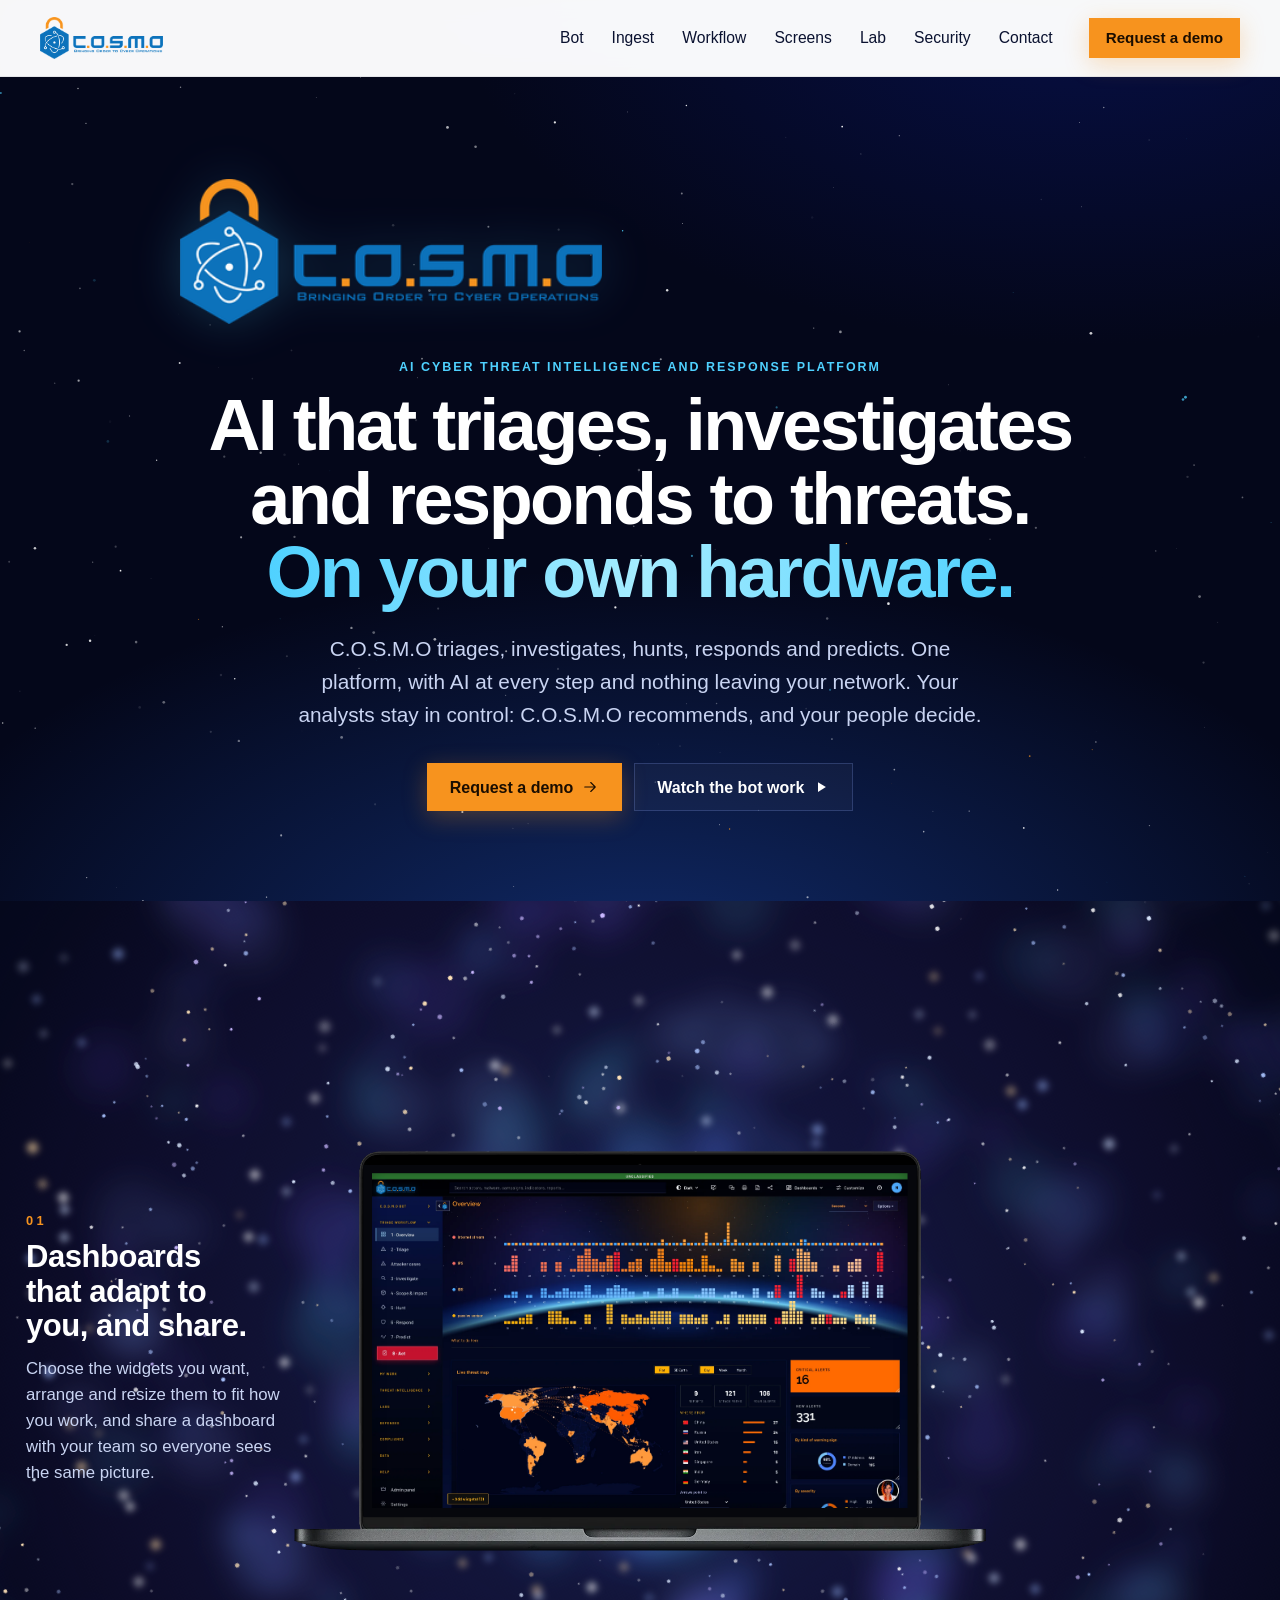
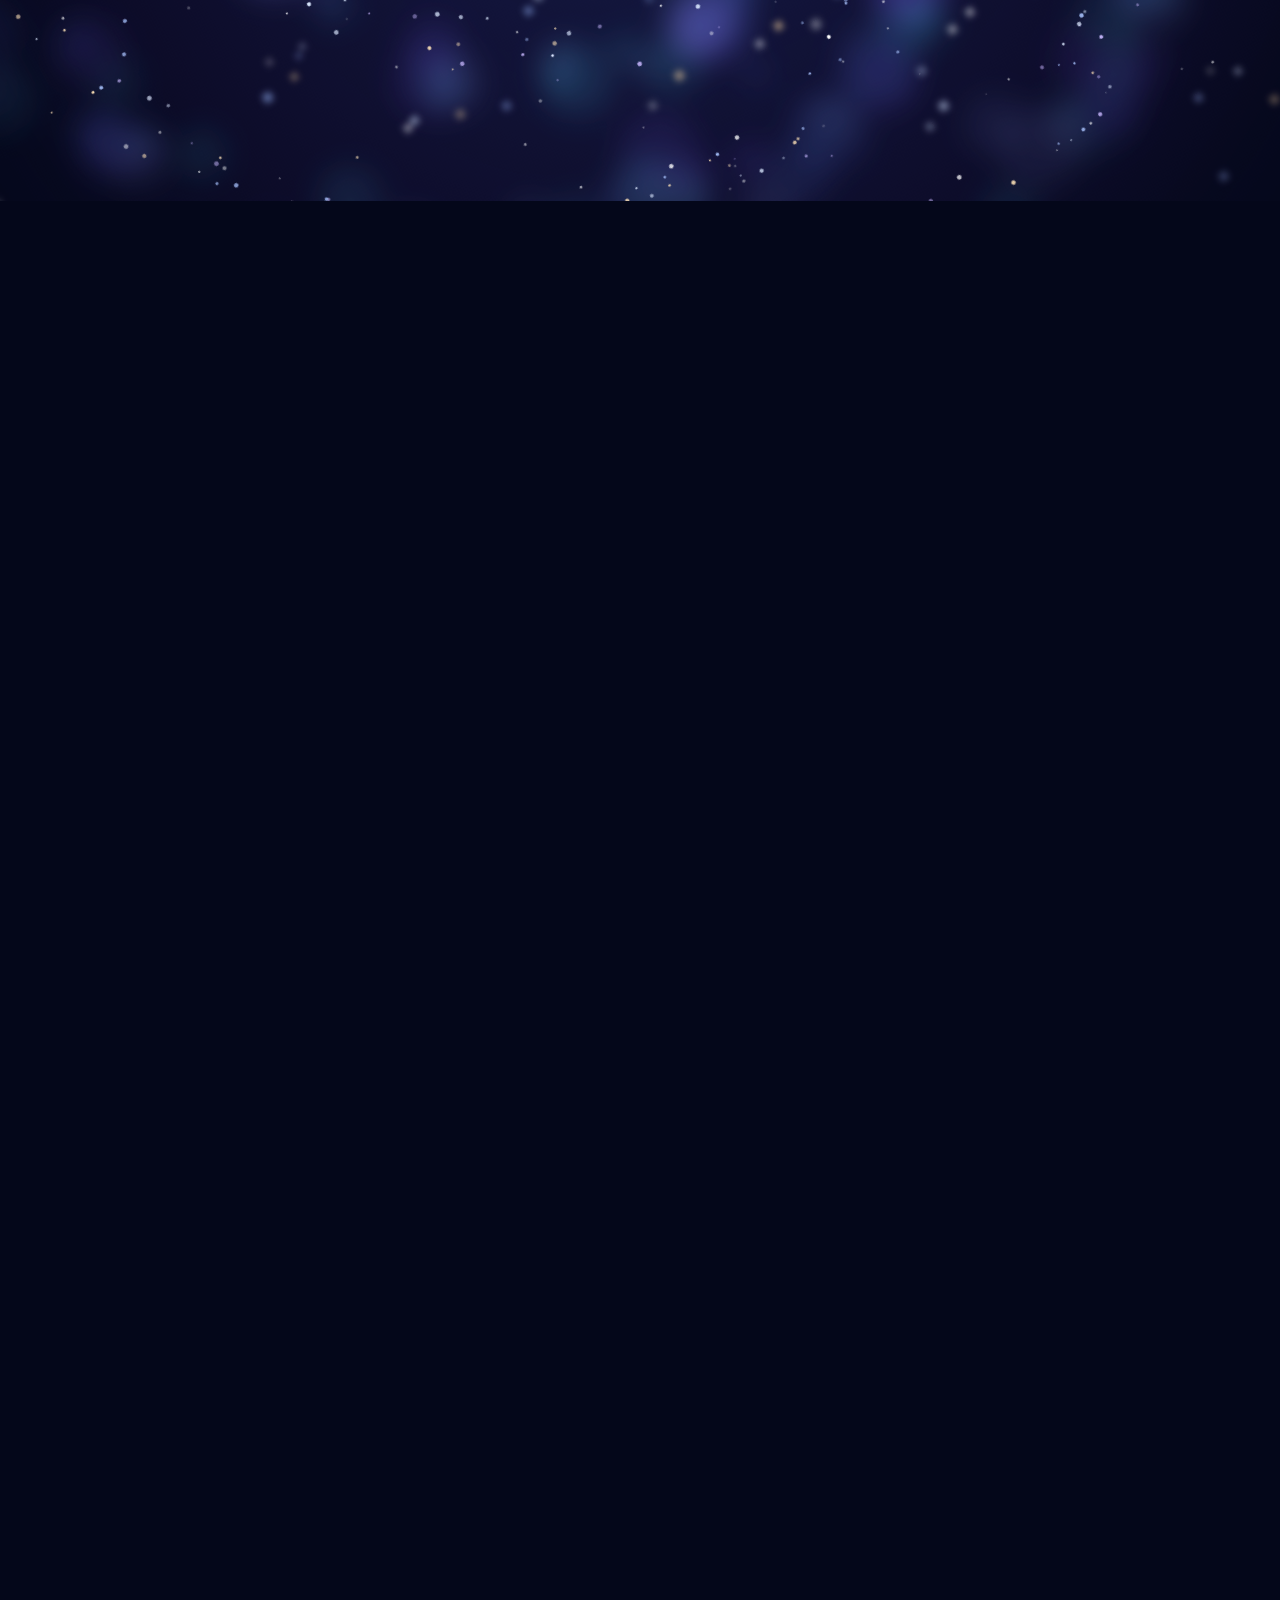
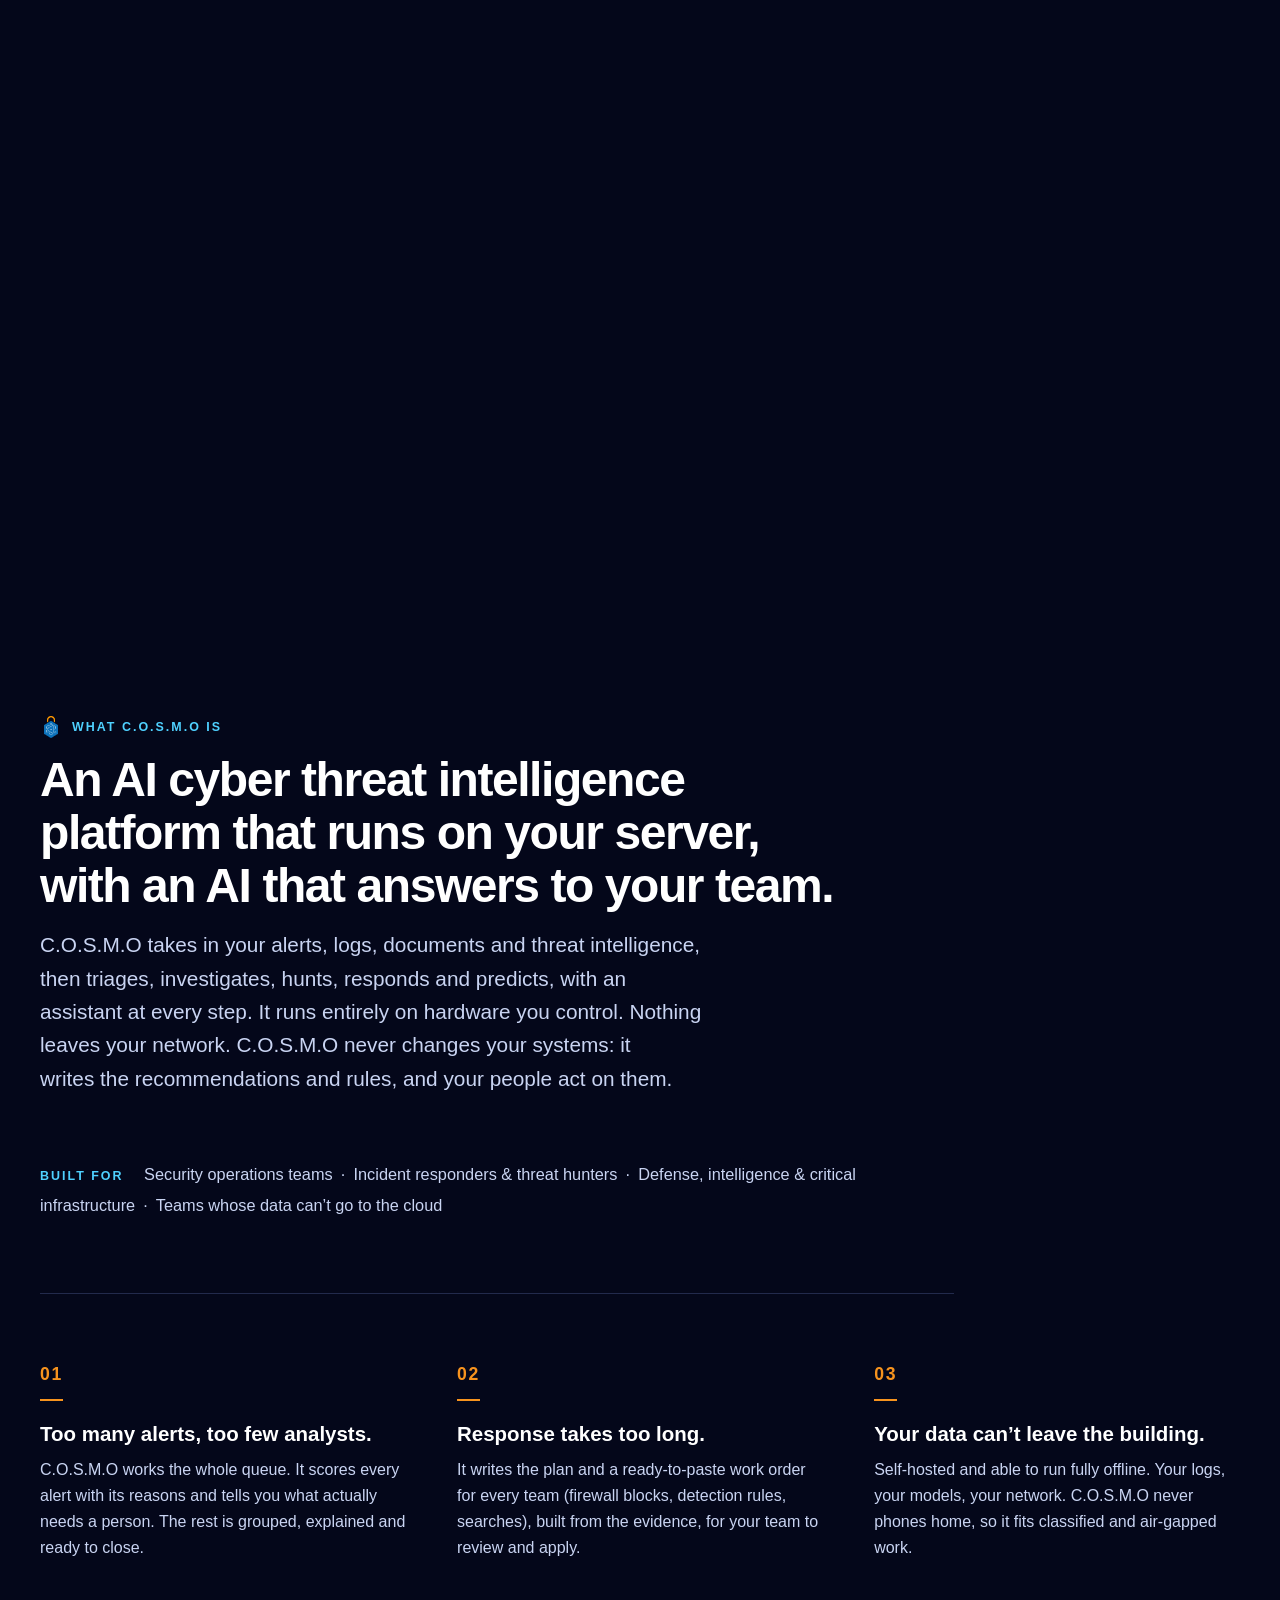
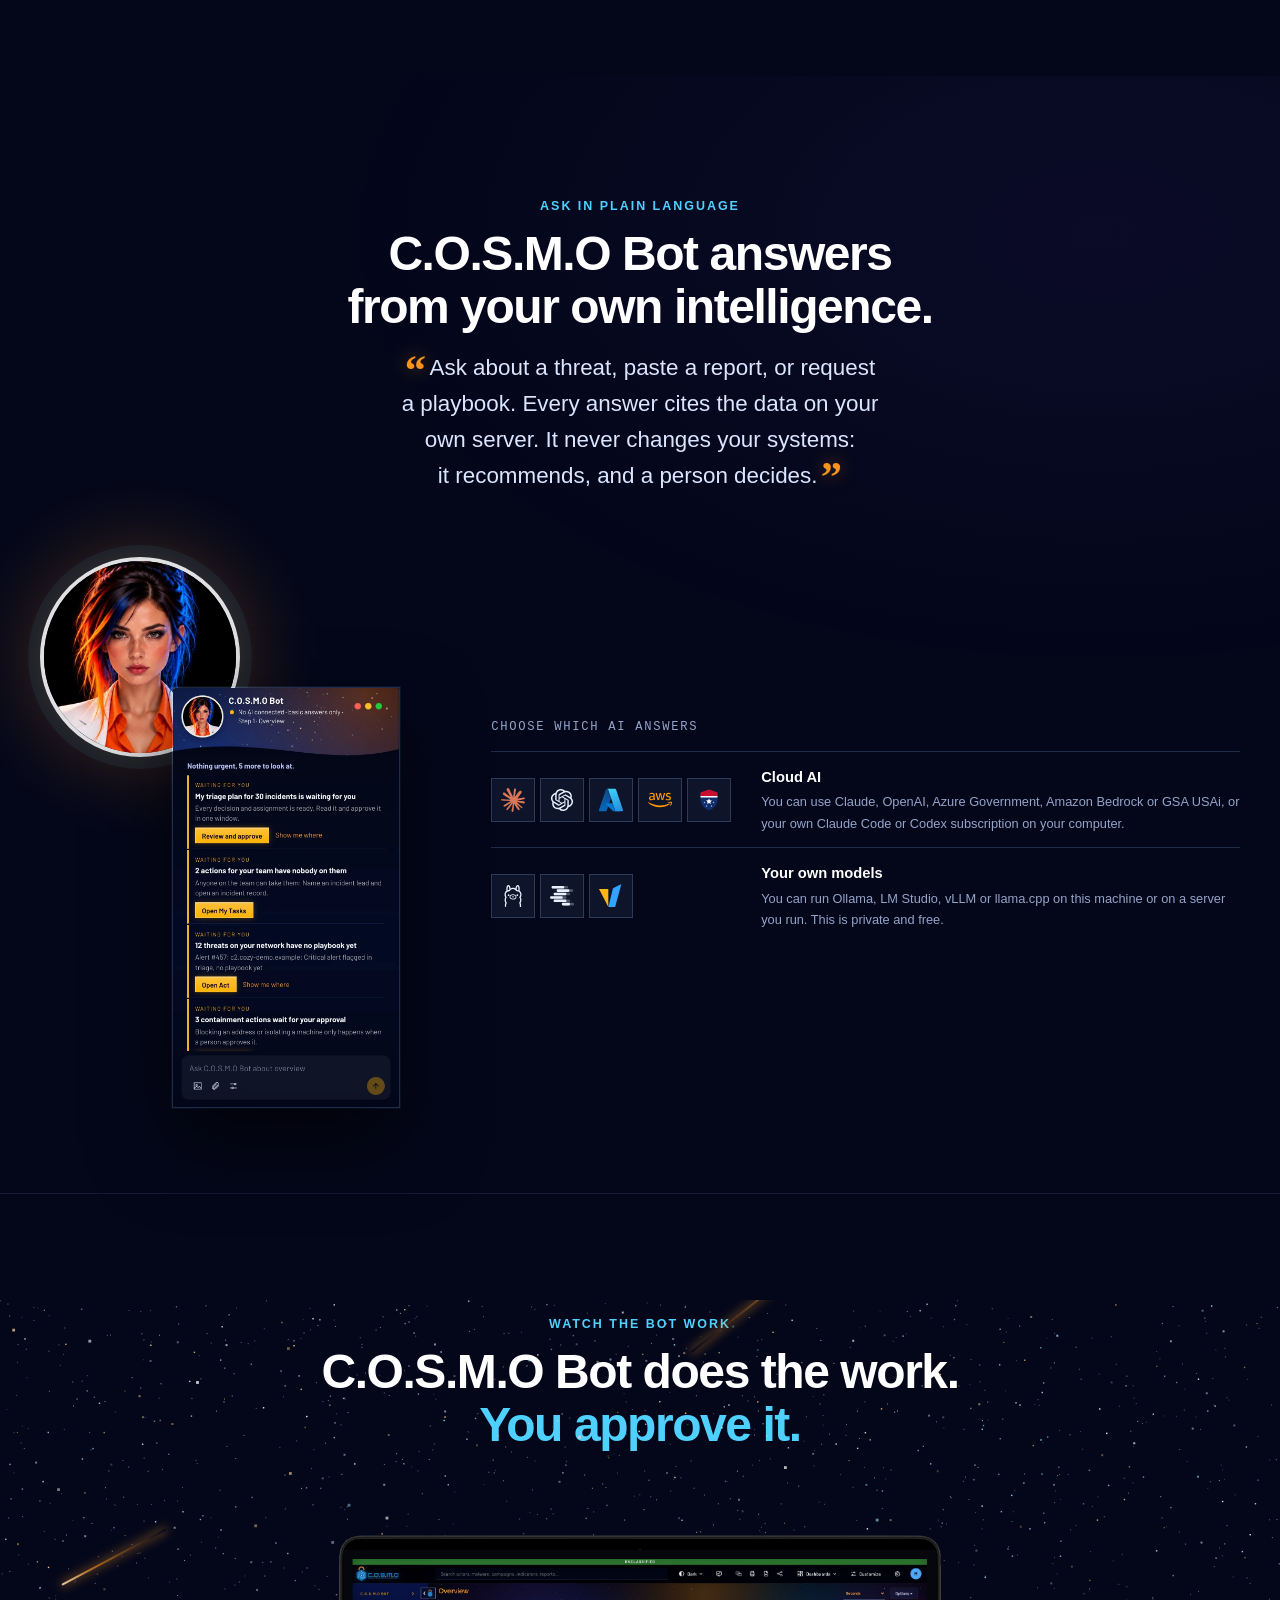
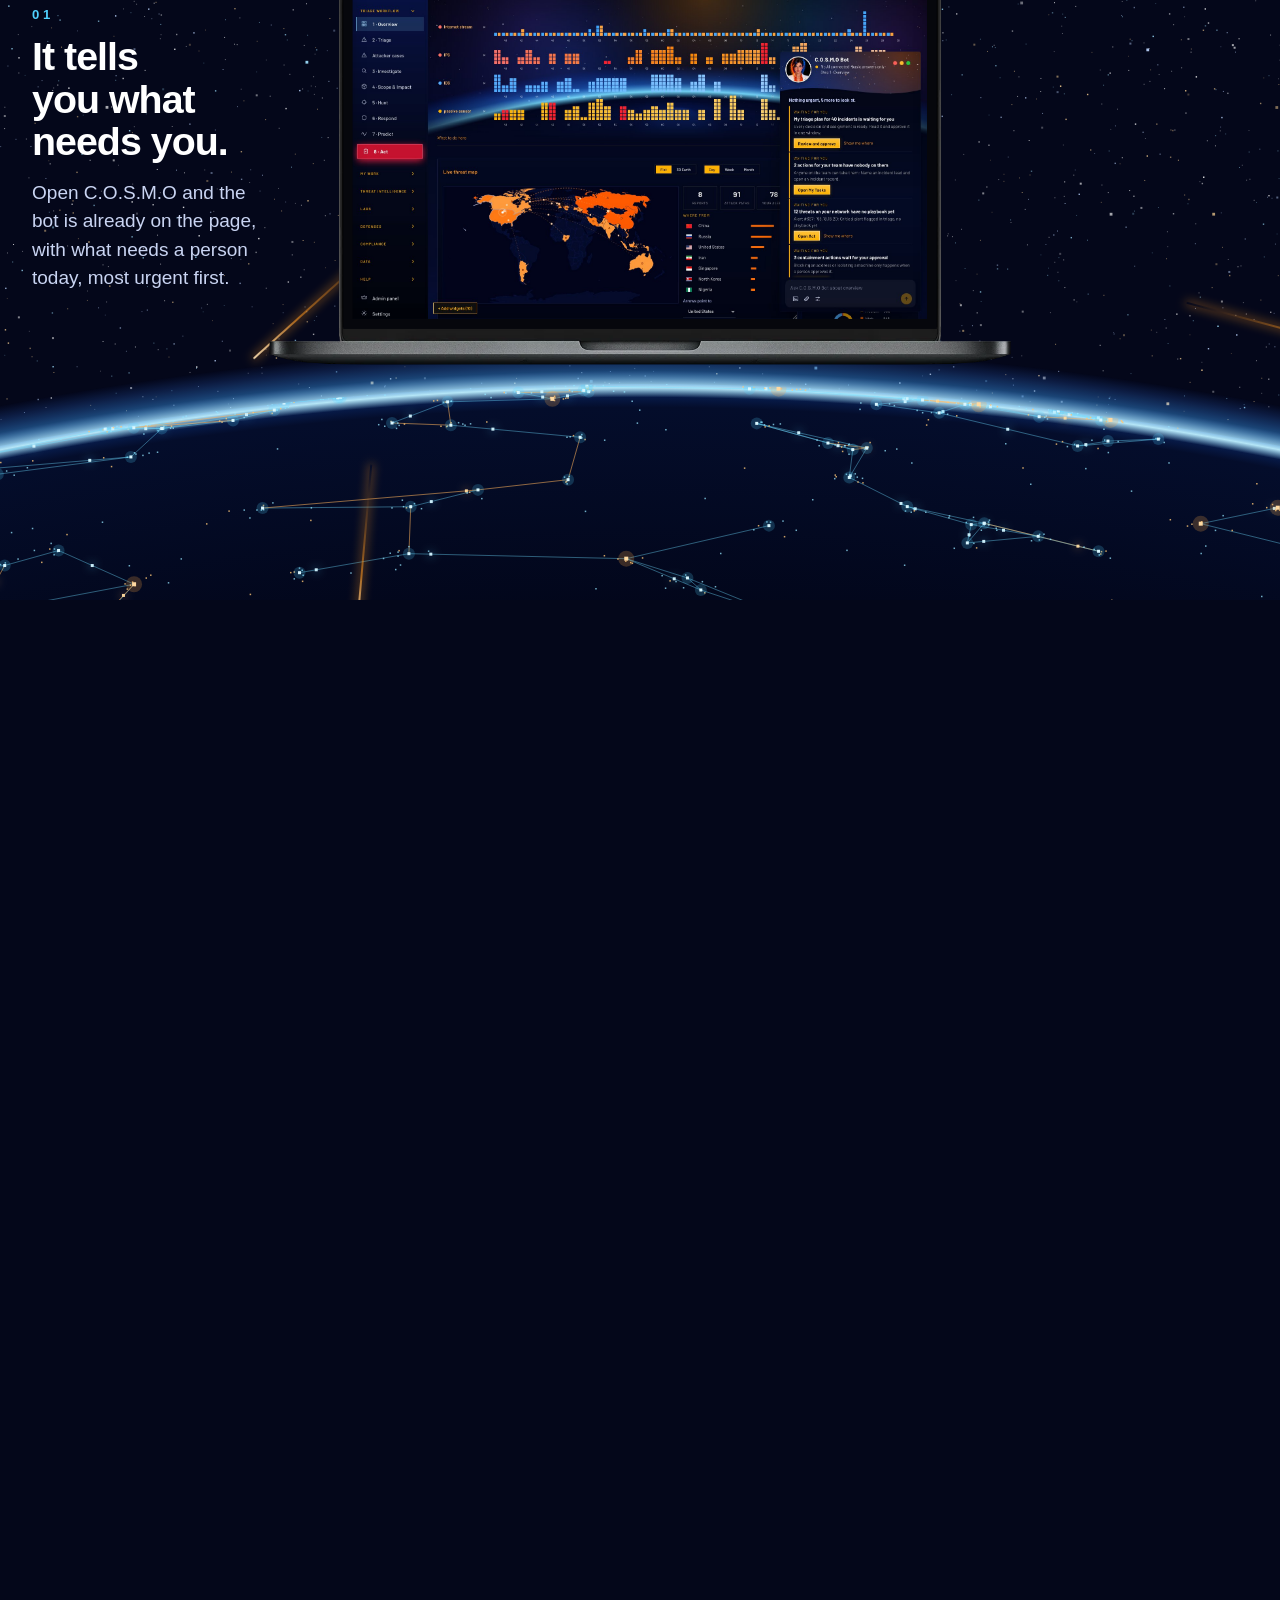
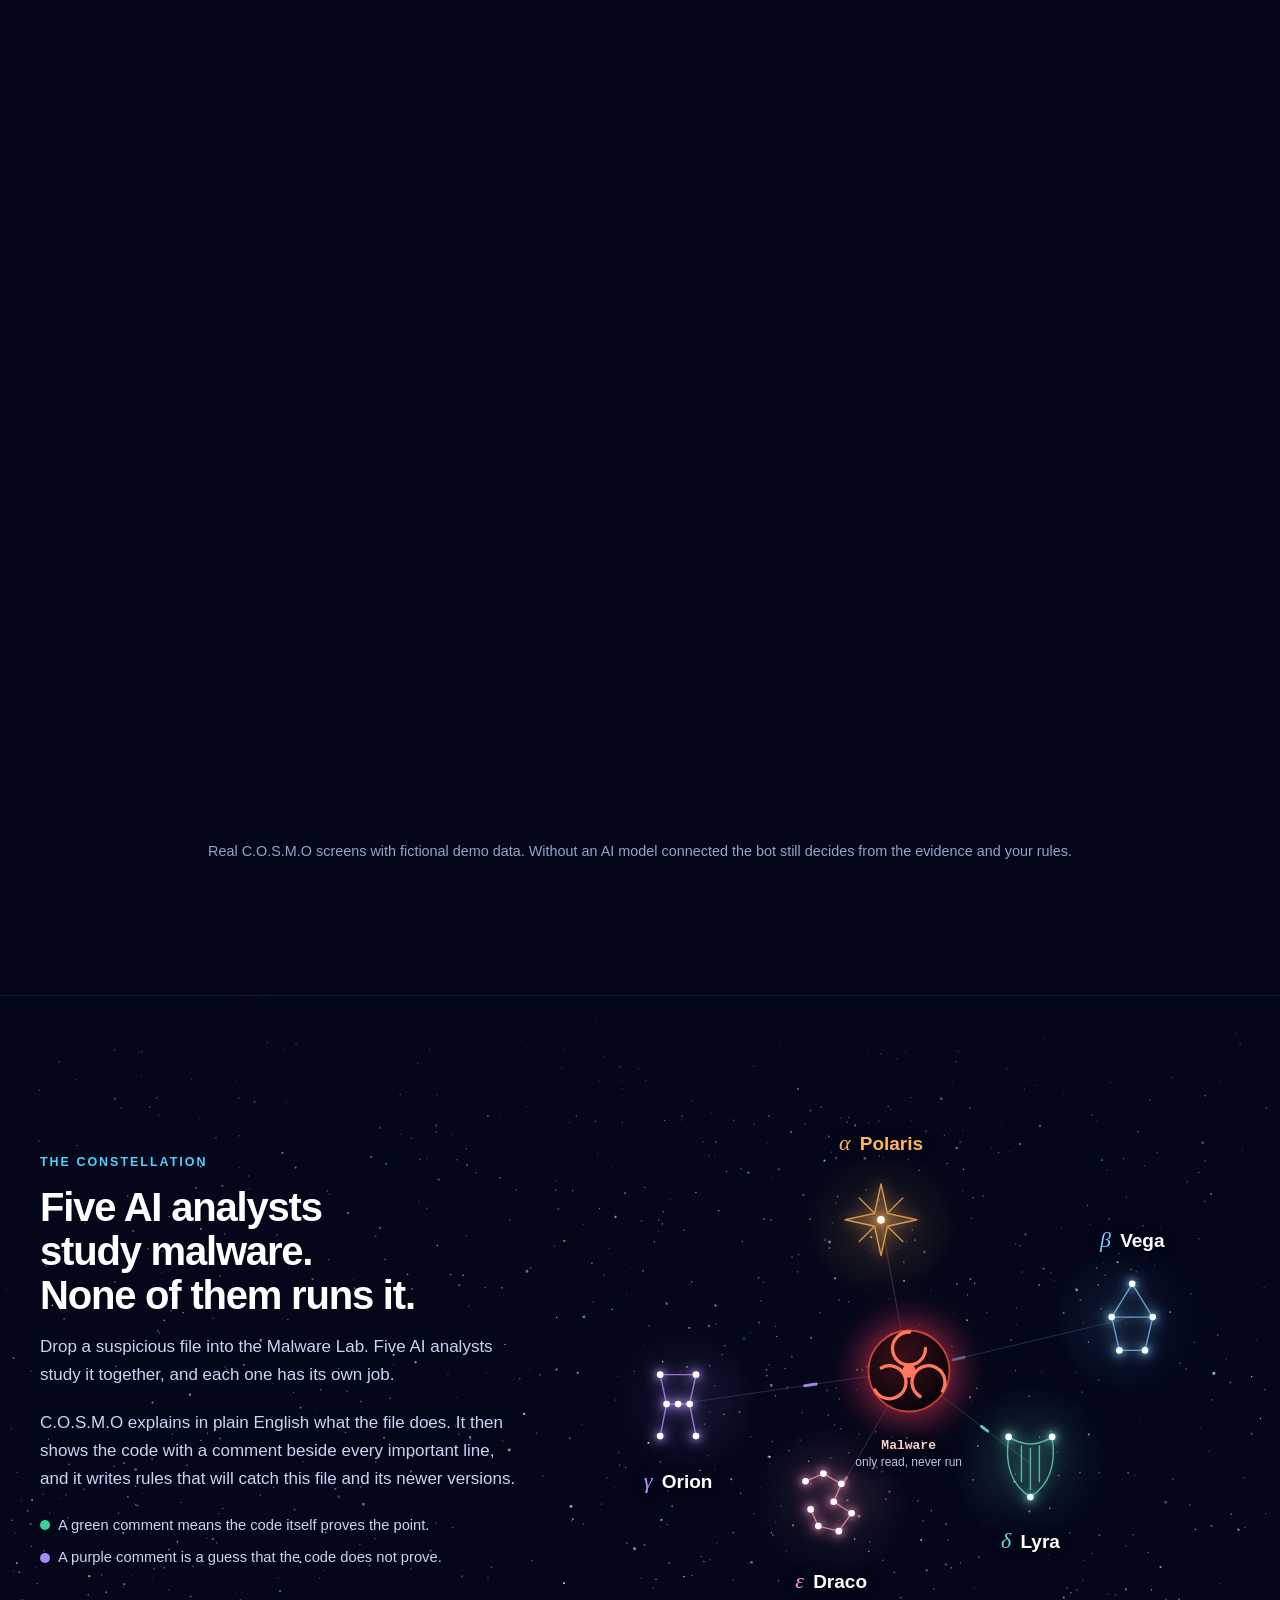
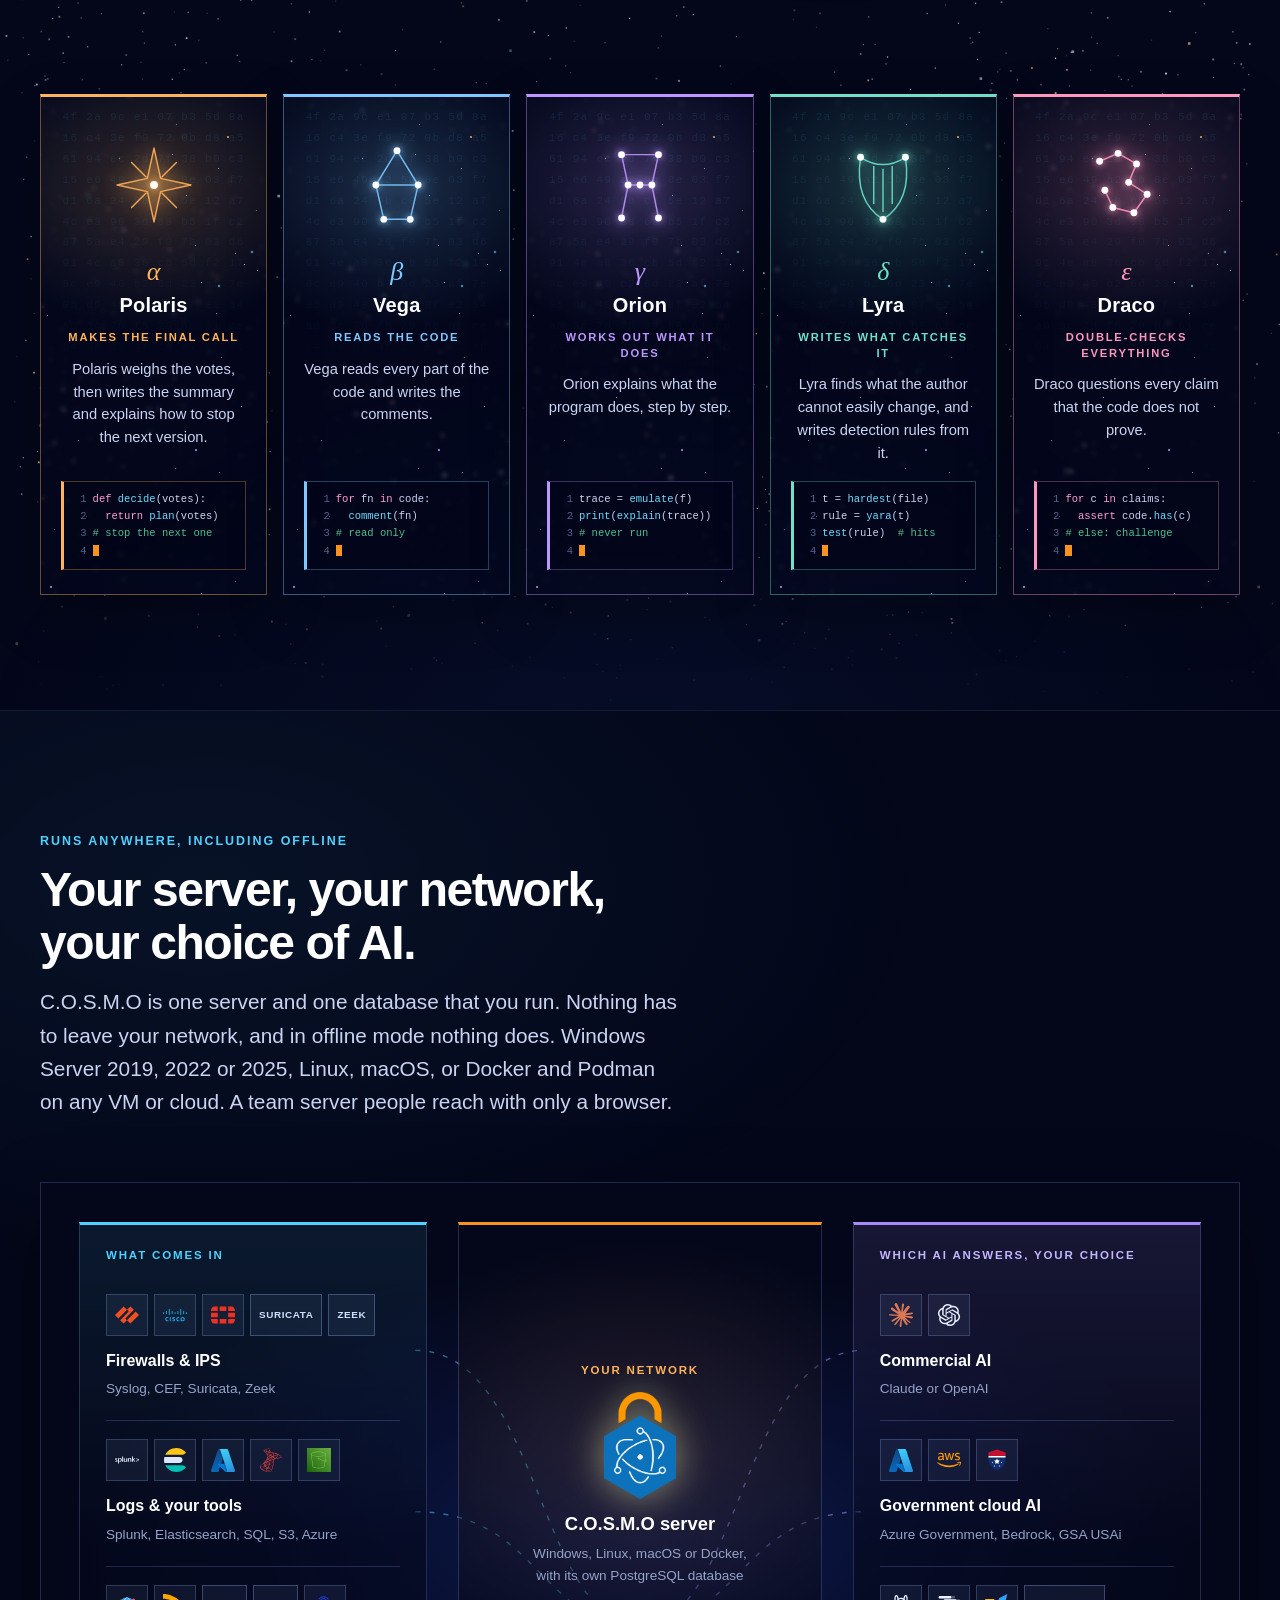
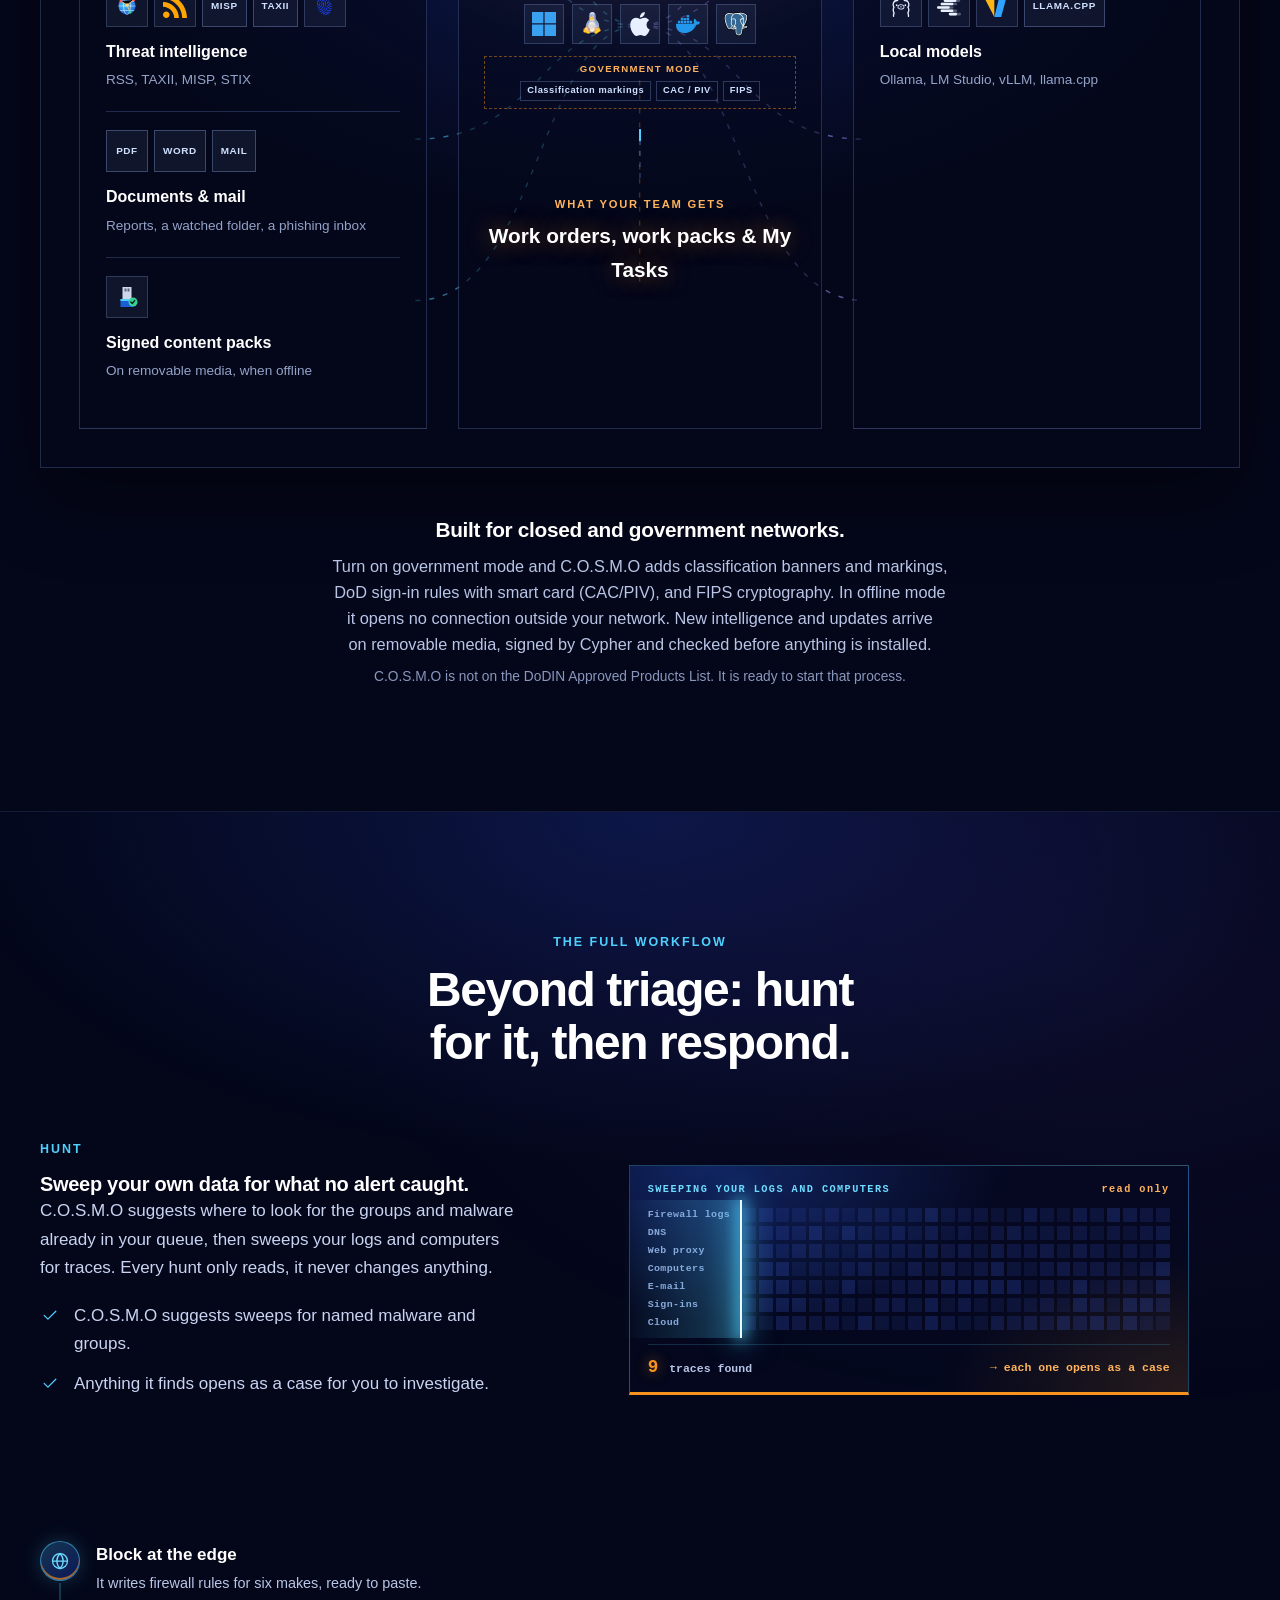
==== commit 7ac96a34: "Lab diagram: the attacker side is labeled Bad Cyber Space Actors; stylesheet tag bumped Co-Authored-" ====
--- a/index.html
+++ b/index.html
@@ -11,7 +11,7 @@
 <meta name="theme-color" content="#04071a">
 <link rel="icon" href="assets/img/favicon.svg" type="image/svg+xml">
 <link rel="icon" href="assets/img/favicon.png" type="image/png">
-<link rel="stylesheet" href="css/site.css?v=20261116b">
+<link rel="stylesheet" href="css/site.css?v=20261116c">
 <script>document.documentElement.classList.add('js')</script>
 </head>
 <body>
@@ -344,7 +344,7 @@
       <svg viewBox="0 -34 640 448" role="img" aria-labelledby="lab-t lab-d" class="lab-svg"><title id="lab-t">The lab network</title><desc id="lab-d">Attack tools on the internet side send traffic through a firewall to a web zone and an office. The firewall logs flow to C.O.S.M.O, which raises an alert about two seconds later.</desc>
 <defs><linearGradient id="g-red" x1="0" y1="0" x2="0" y2="1"><stop offset="0" stop-color="#ff5a5f" stop-opacity=".12"/><stop offset=".55" stop-color="#04071a" stop-opacity=".55"/></linearGradient><linearGradient id="g-cyan" x1="0" y1="0" x2="0" y2="1"><stop offset="0" stop-color="#4fd1ff" stop-opacity=".12"/><stop offset=".55" stop-color="#04071a" stop-opacity=".55"/></linearGradient><linearGradient id="g-green" x1="0" y1="0" x2="0" y2="1"><stop offset="0" stop-color="#36d399" stop-opacity=".12"/><stop offset=".55" stop-color="#04071a" stop-opacity=".55"/></linearGradient><linearGradient id="g-orange" x1="0" y1="0" x2="0" y2="1"><stop offset="0" stop-color="#f7931e" stop-opacity=".12"/><stop offset=".55" stop-color="#04071a" stop-opacity=".55"/></linearGradient><linearGradient id="g-violet" x1="0" y1="0" x2="0" y2="1"><stop offset="0" stop-color="#a78bfa" stop-opacity=".12"/><stop offset=".55" stop-color="#04071a" stop-opacity=".55"/></linearGradient>
 <marker id="lab-ar" viewBox="0 0 10 10" refX="8" refY="5" markerWidth="6" markerHeight="6" orient="auto"><path d="M0 0 10 5 0 10z" fill="currentColor"/></marker>
-<radialGradient id="lab-glow" cx="50%" cy="50%" r="50%"><stop offset="0" stop-color="#f7931e" stop-opacity=".4"/><stop offset="1" stop-color="#f7931e" stop-opacity="0"/></radialGradient></defs><g class="pn"><rect x="0" y="40" width="176" height="330" fill="url(#g-red)" stroke="rgba(140,170,255,.22)"/><rect x="0" y="40" width="176" height="3" fill="#ff5a5f"/><text x="14" y="62" class="cap" fill="#ff5a5f">THE INTERNET</text></g><g transform="translate(28 70)" class="bh">
+<radialGradient id="lab-glow" cx="50%" cy="50%" r="50%"><stop offset="0" stop-color="#f7931e" stop-opacity=".4"/><stop offset="1" stop-color="#f7931e" stop-opacity="0"/></radialGradient></defs><g class="pn"><rect x="0" y="40" width="176" height="330" fill="url(#g-red)" stroke="rgba(140,170,255,.22)"/><rect x="0" y="40" width="176" height="3" fill="#ff5a5f"/><text x="14" y="62" class="cap sm" fill="#ff5a5f">BAD CYBER SPACE ACTORS</text></g><g transform="translate(28 70)" class="bh">
   <defs>
     <radialGradient id="bh-aura" cx="50%" cy="50%" r="50%"><stop offset="0" stop-color="#ffb35c" stop-opacity=".30"/><stop offset=".6" stop-color="#a78bfa" stop-opacity=".08"/><stop offset="1" stop-color="#ff5a5f" stop-opacity="0"/></radialGradient>
     <linearGradient id="bh-halo" x1="0" y1="0" x2="1" y2="0"><stop offset="0" stop-color="#ffb35c" stop-opacity=".0"/><stop offset=".2" stop-color="#ffd9a8"/><stop offset=".5" stop-color="#fff"/><stop offset=".8" stop-color="#ffd9a8"/><stop offset="1" stop-color="#ffb35c" stop-opacity=".0"/></linearGradient>
--- a/css/site.css
+++ b/css/site.css
@@ -1980,3 +1980,4 @@
 
 .lab-svg .bh .cd { font-family: ui-monospace, "SF Mono", Menlo, Consolas, monospace; font-weight: 600; }
 @media (prefers-reduced-motion: no-preference) { .lab-svg .bh .band { animation: bh-pulse 3.2s ease-in-out infinite; } }
+.lab-svg .cap.sm { font-size: 8.4px; letter-spacing: .1em; }
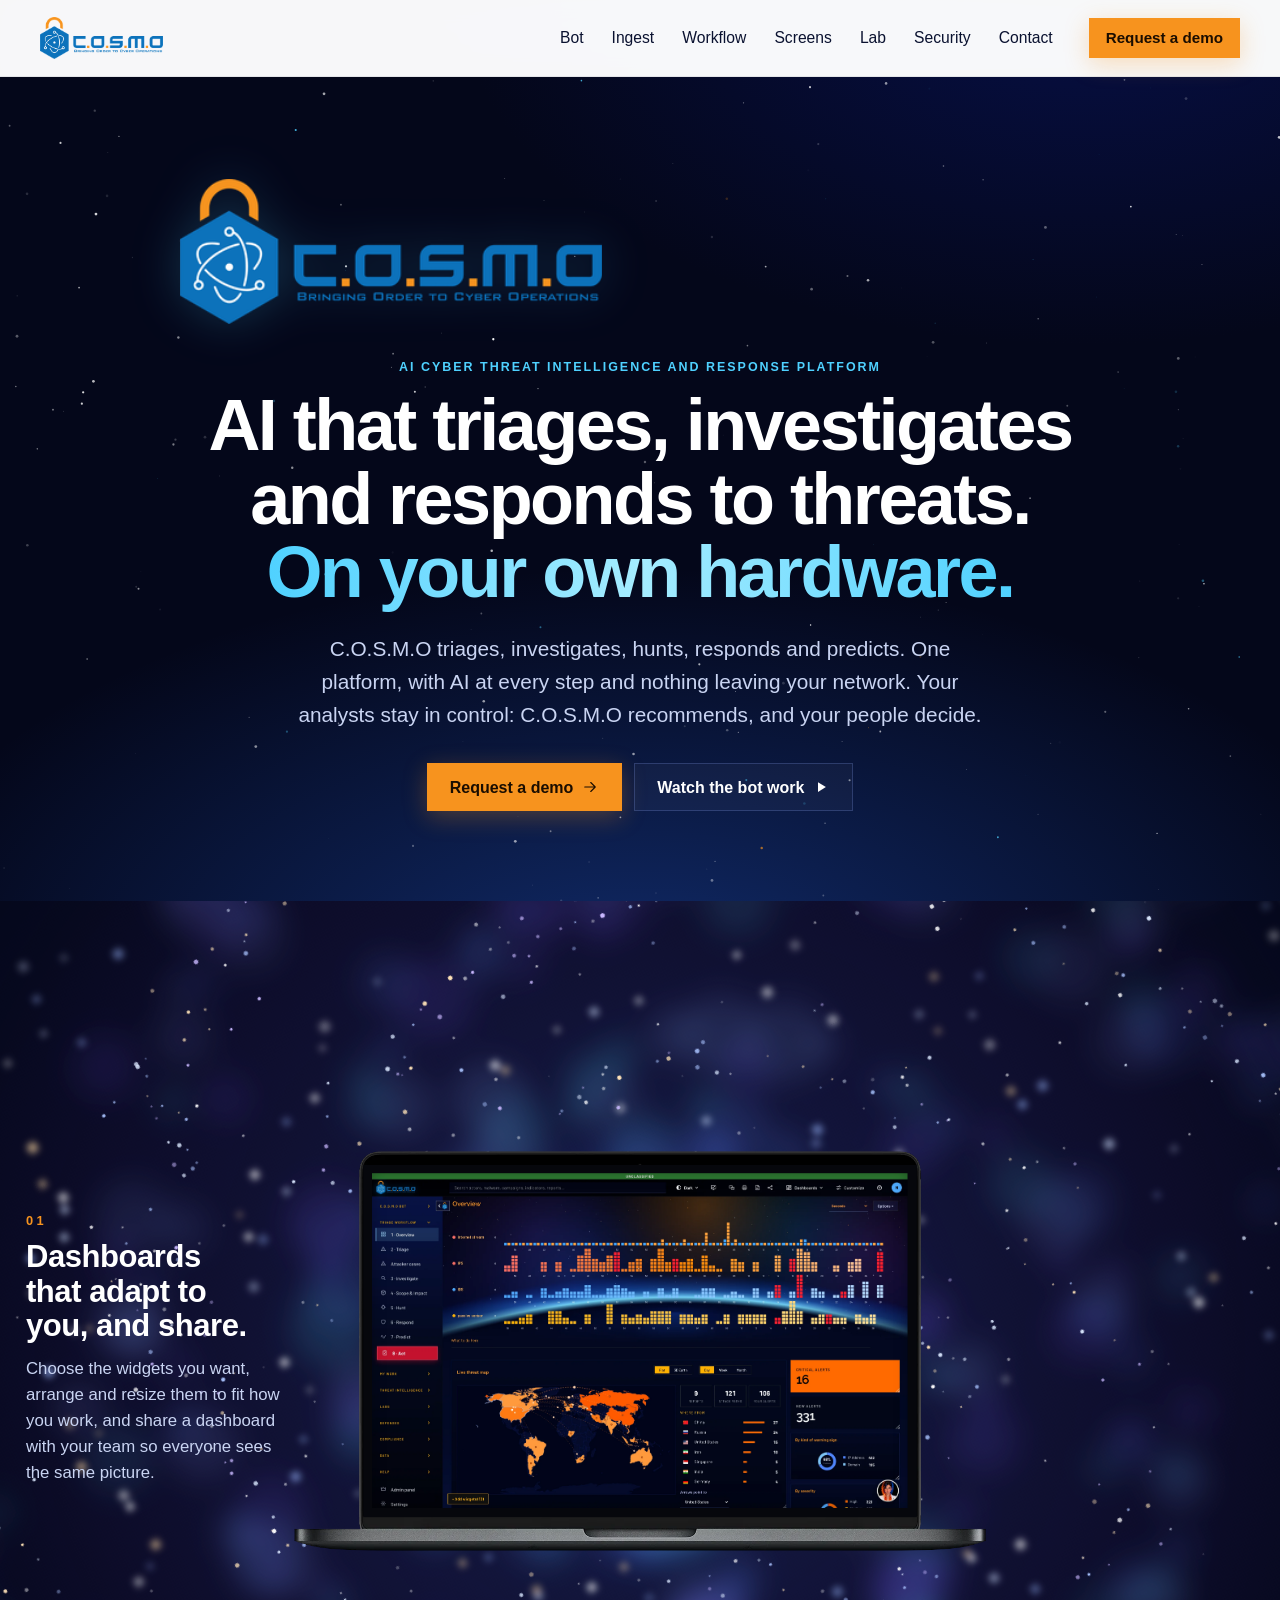
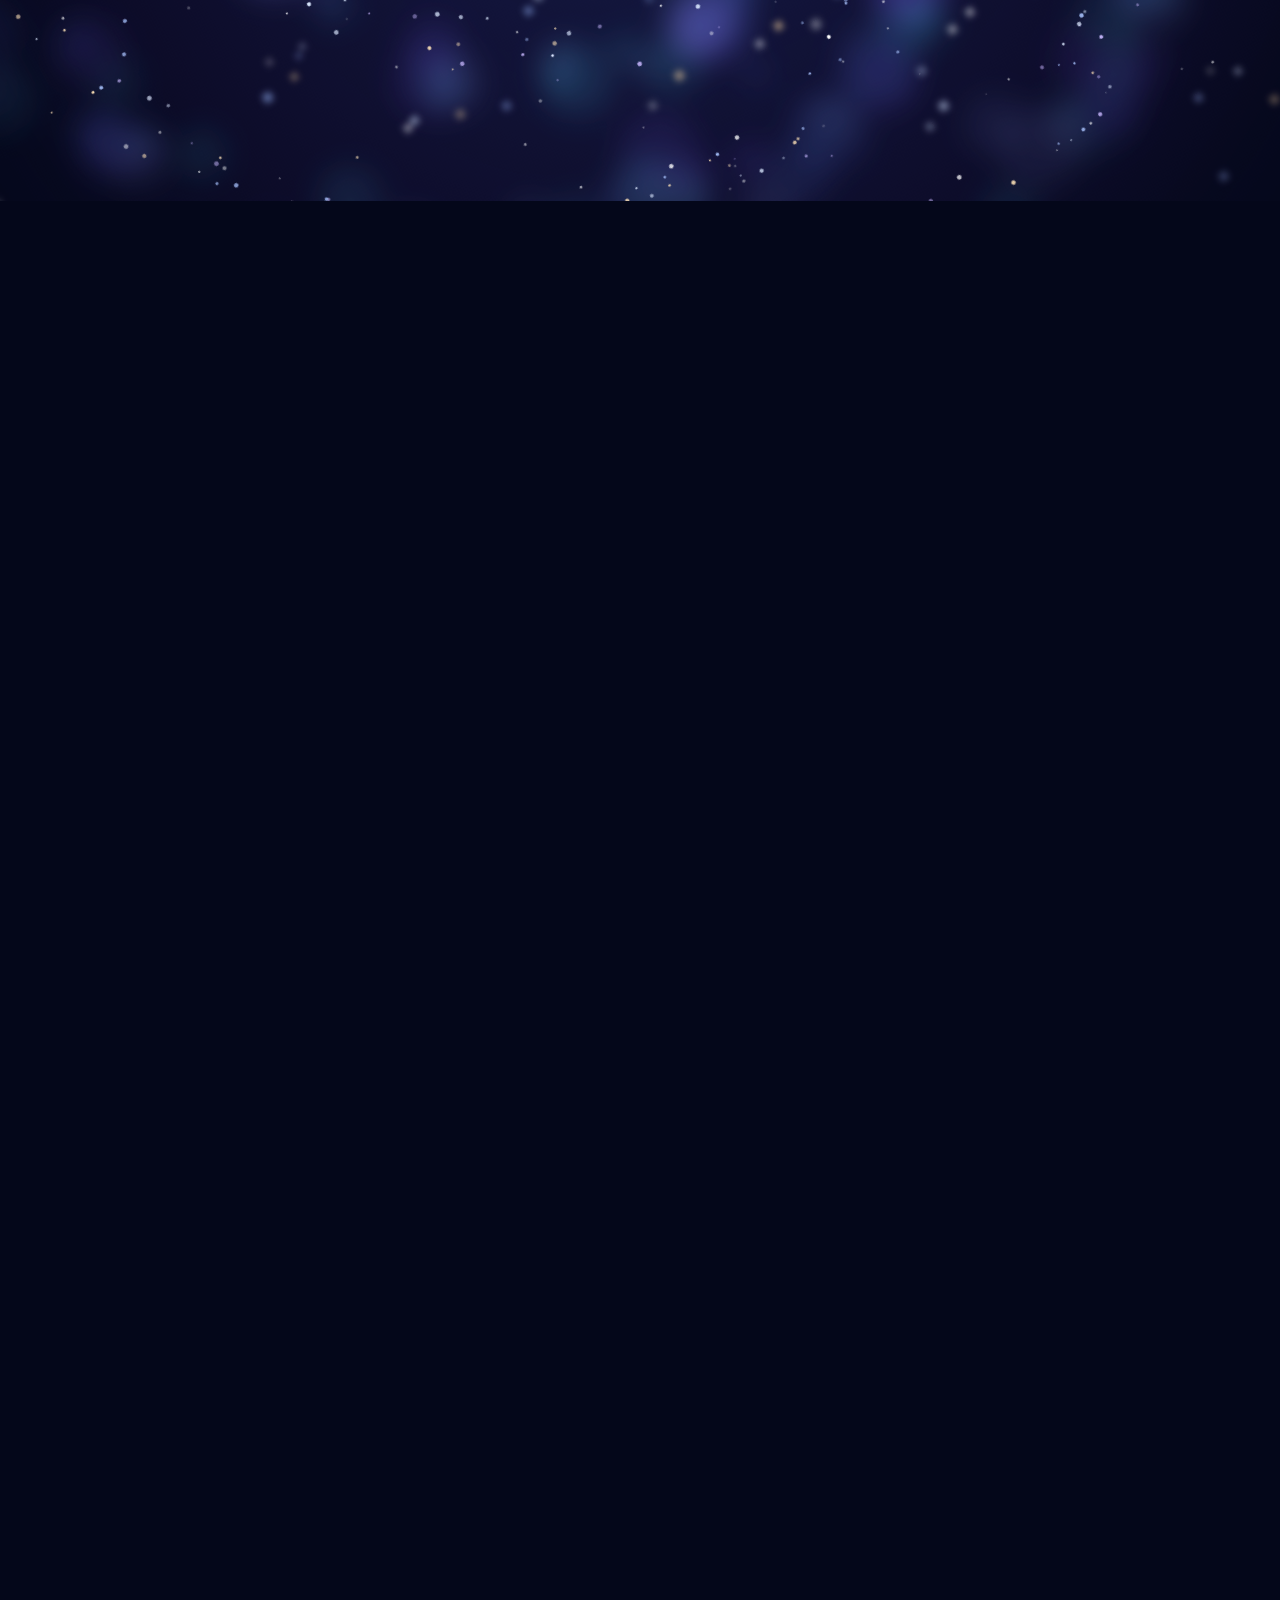
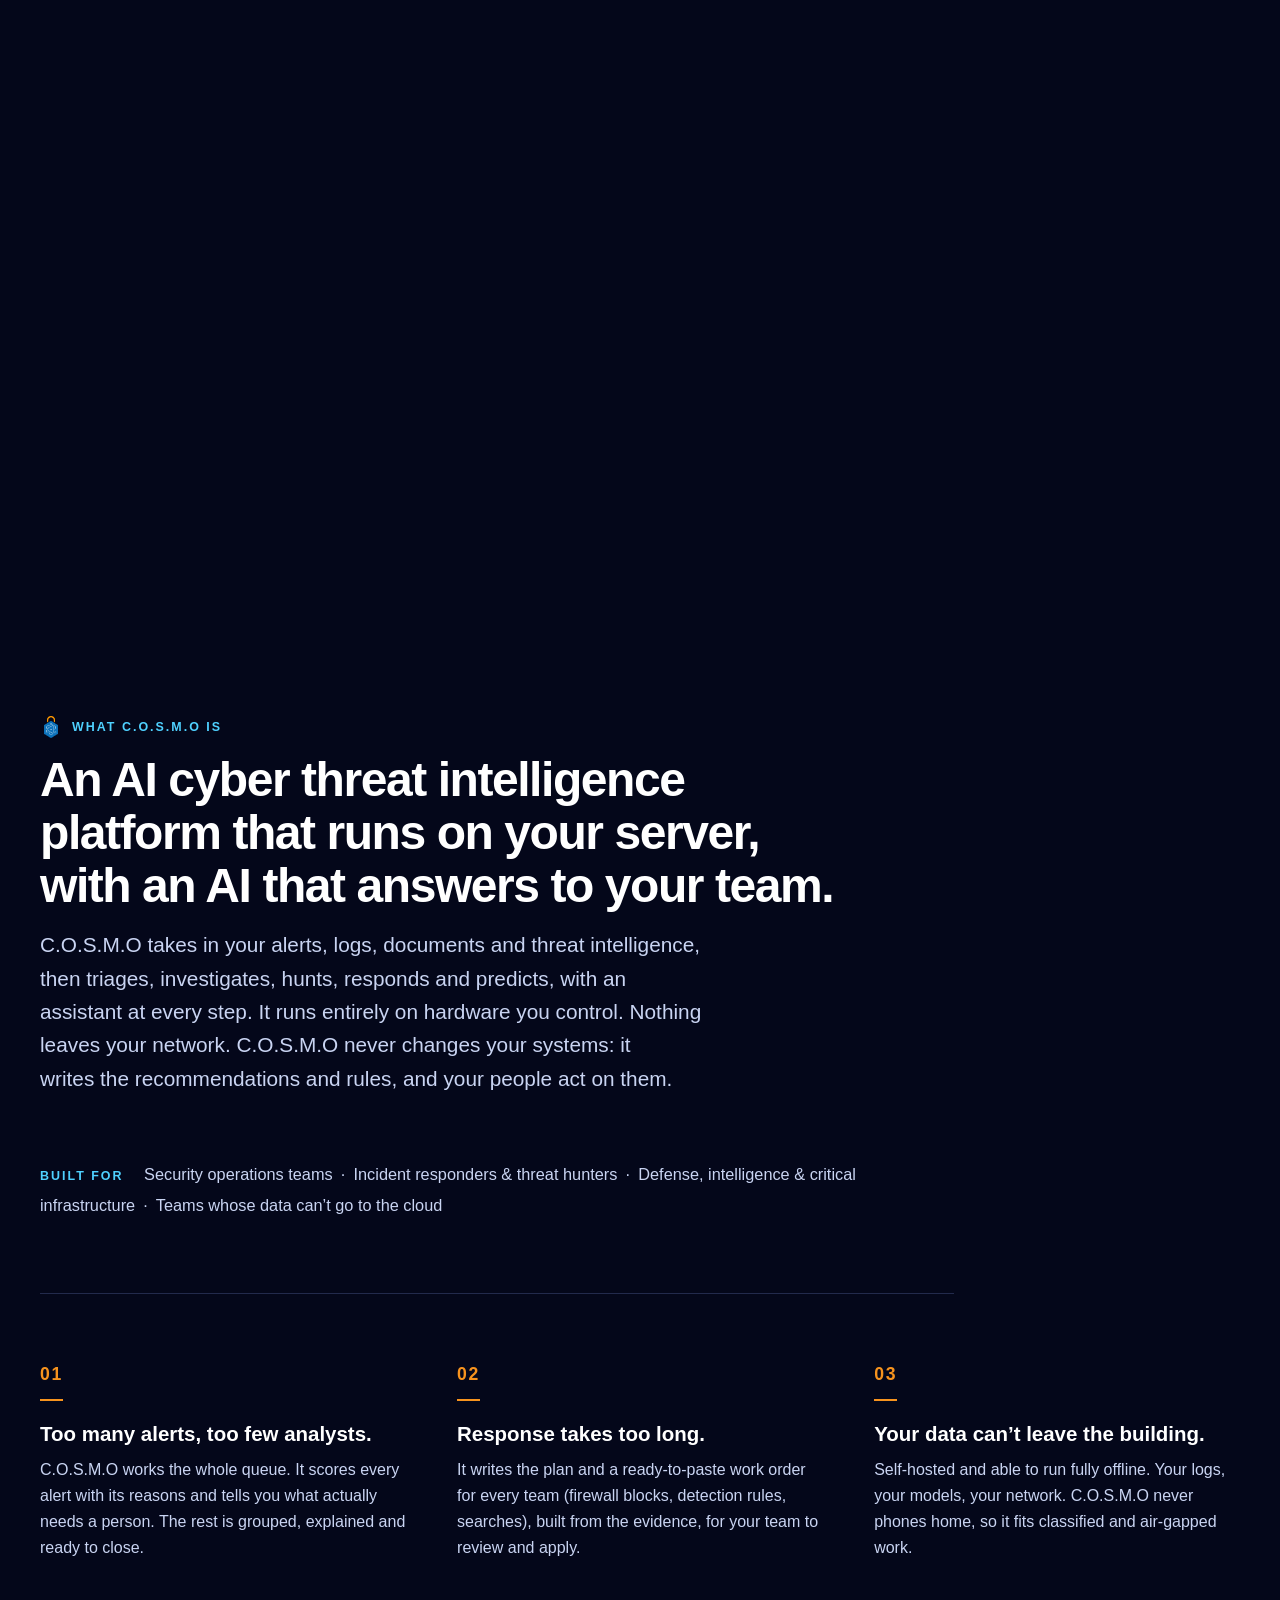
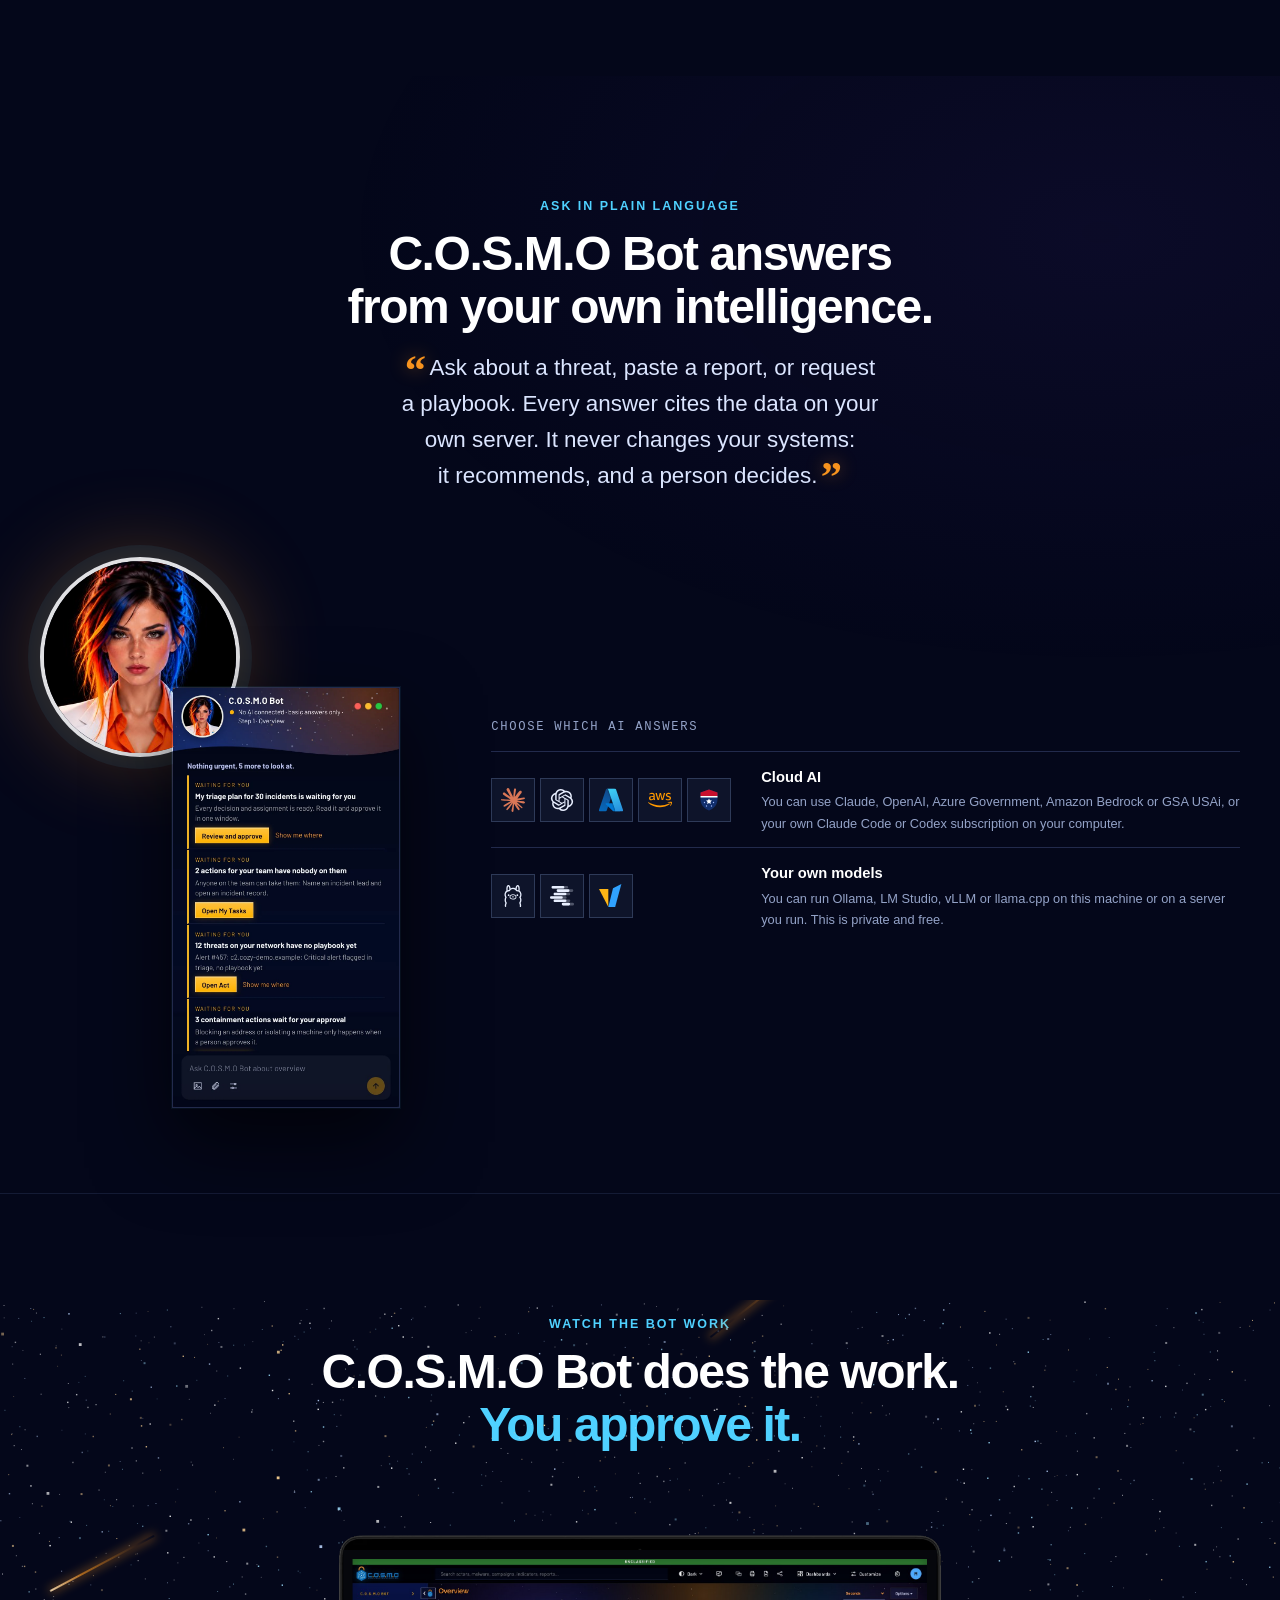
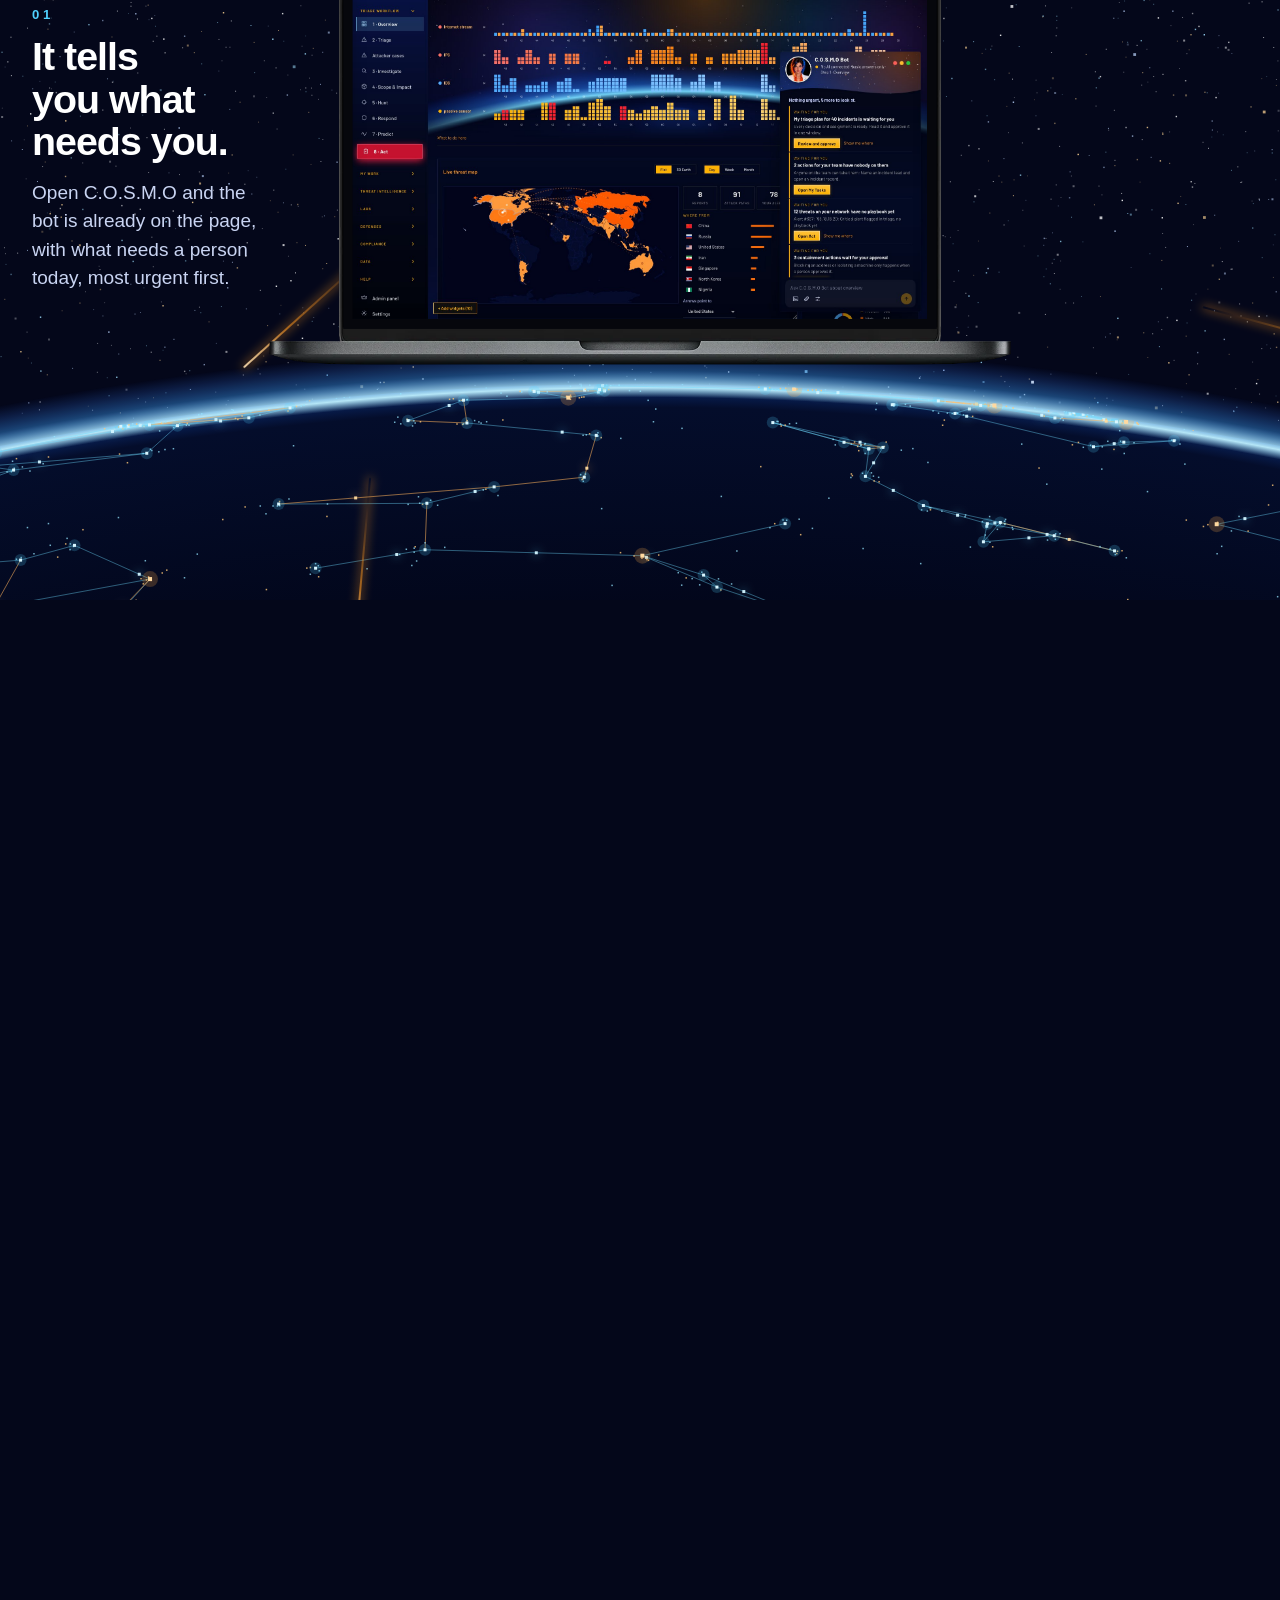
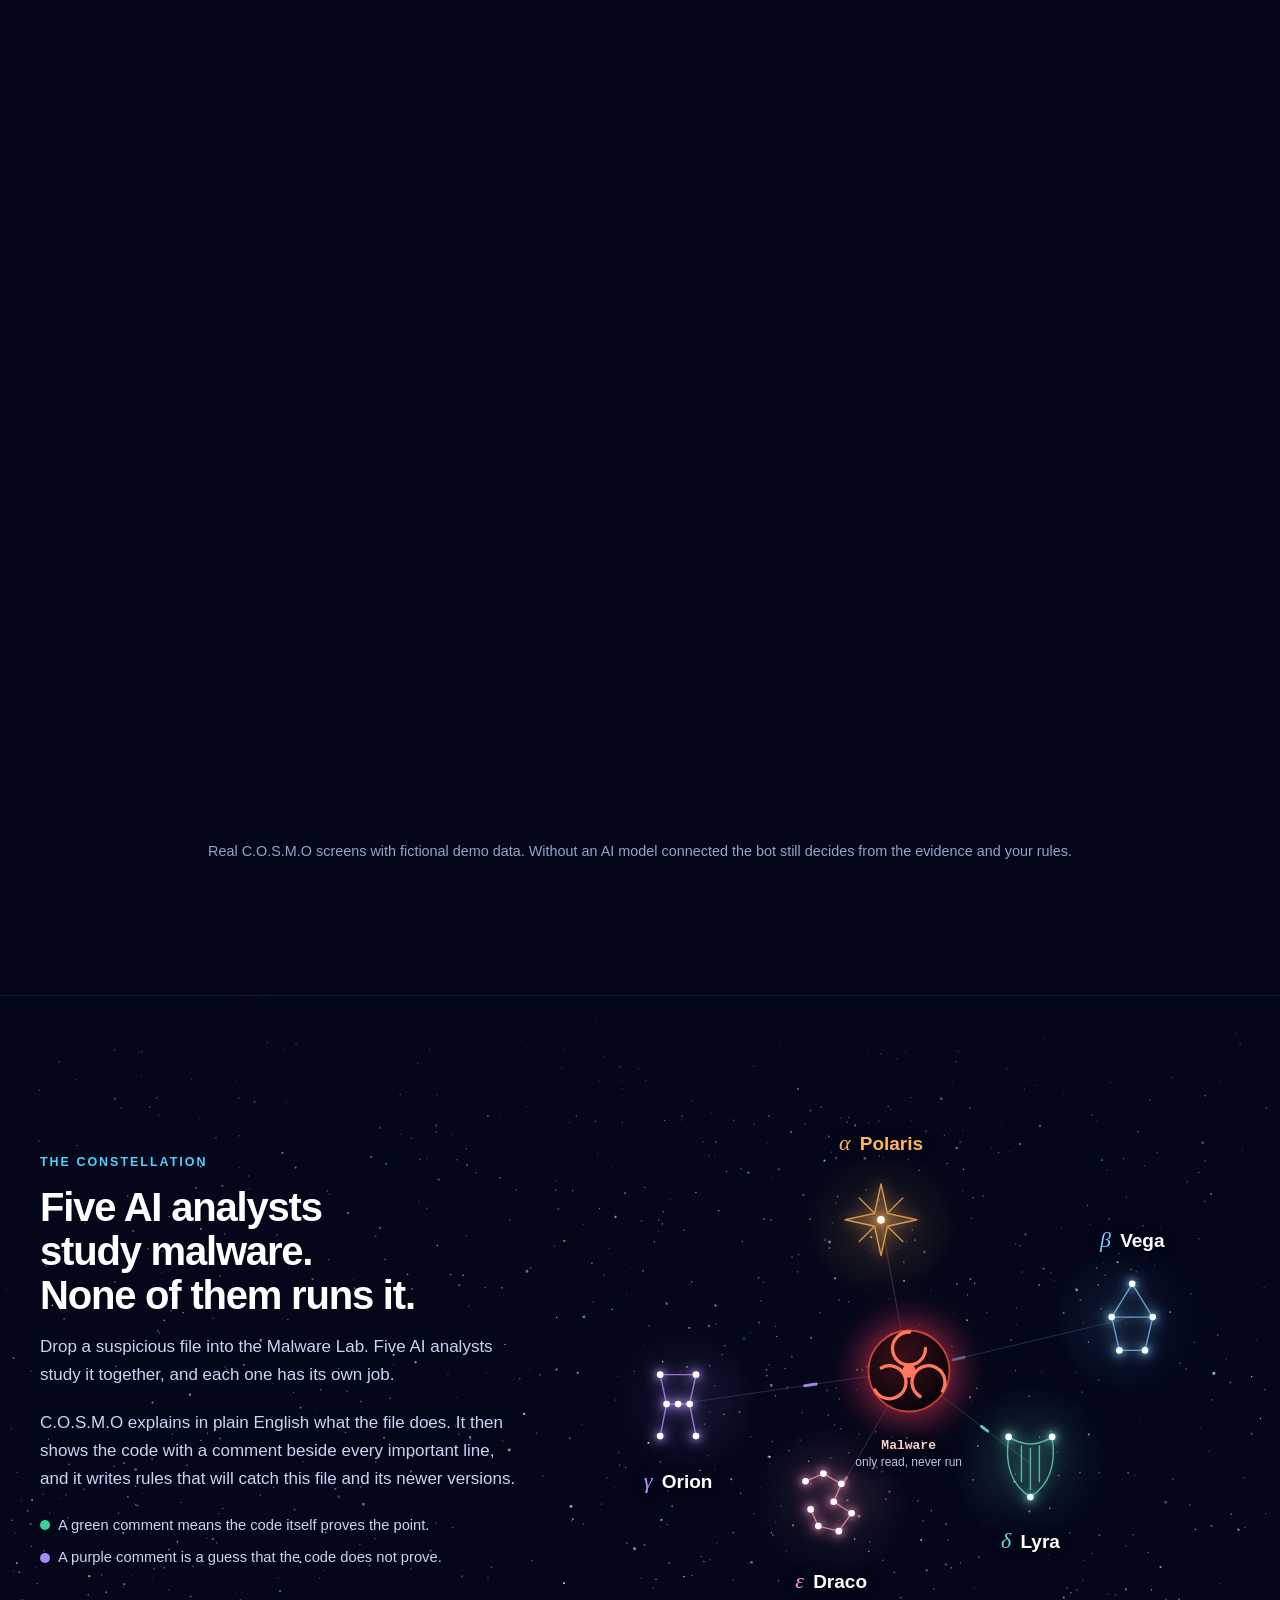
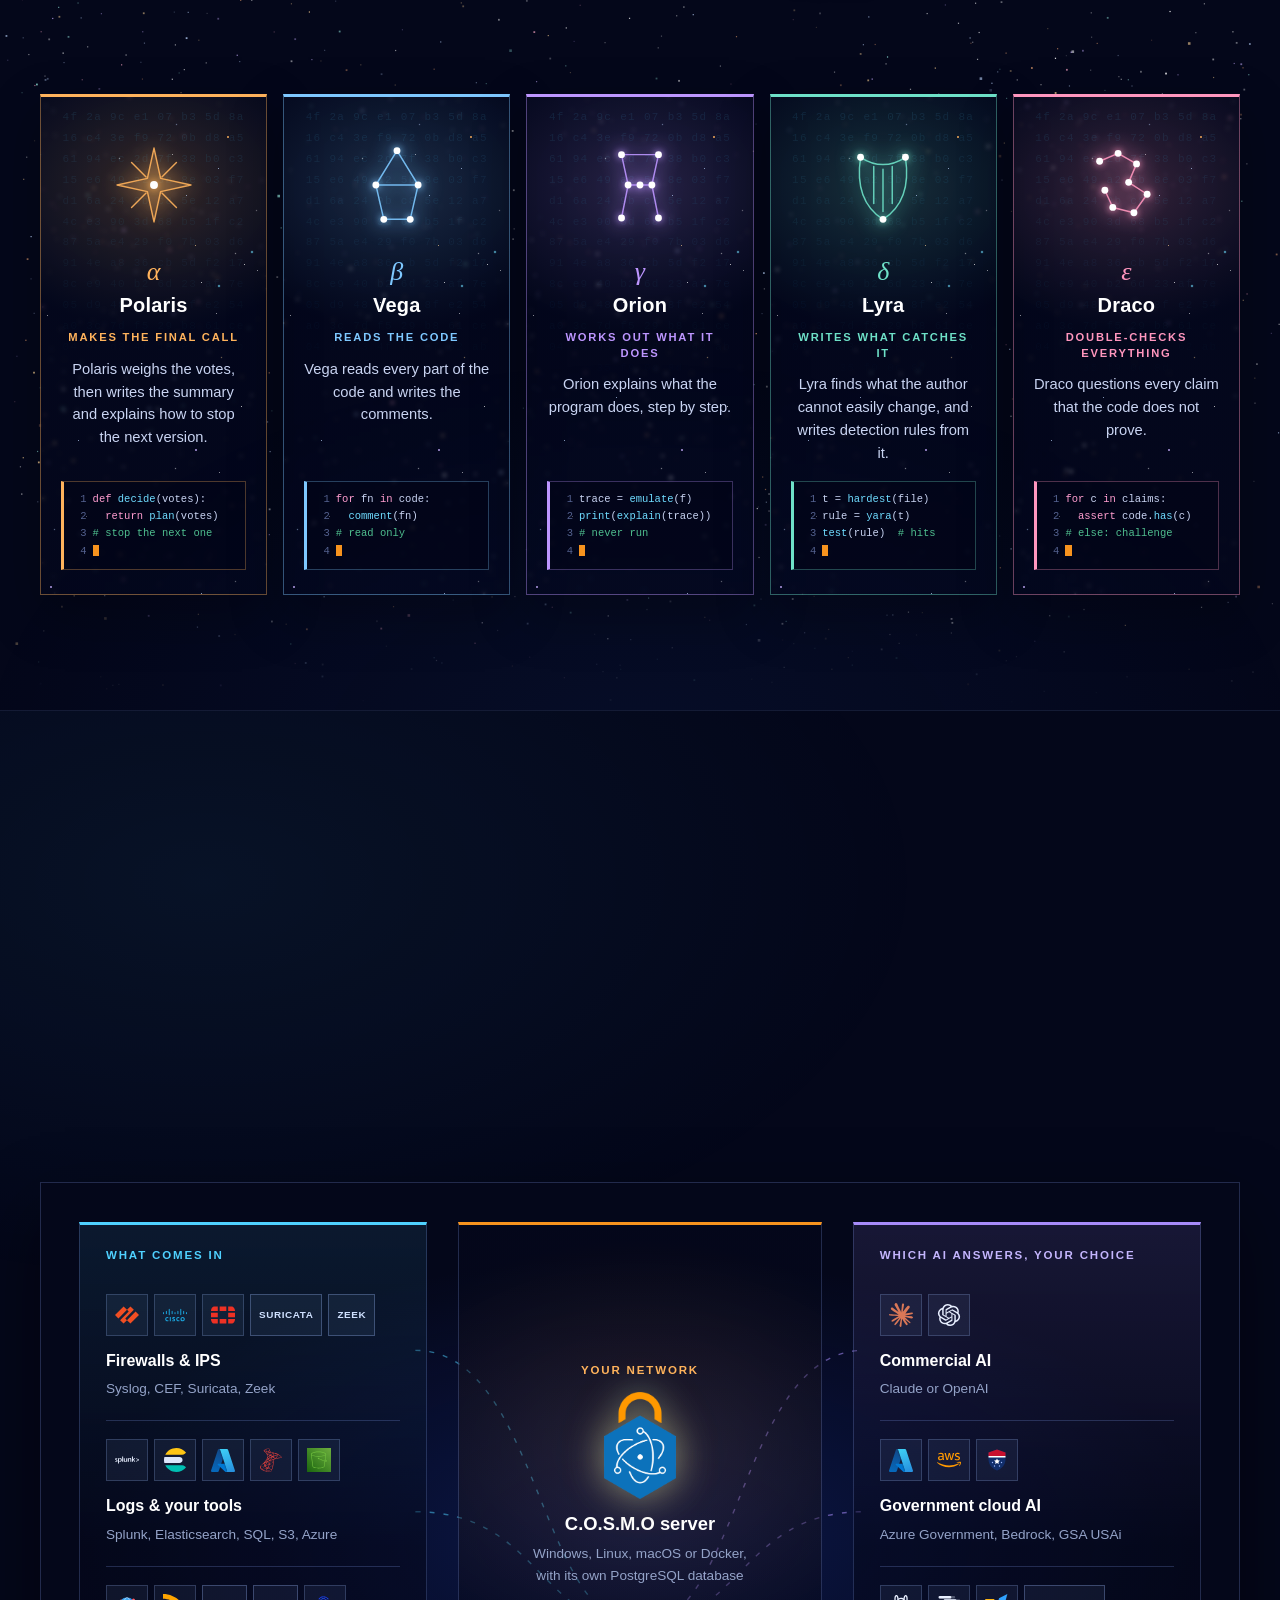
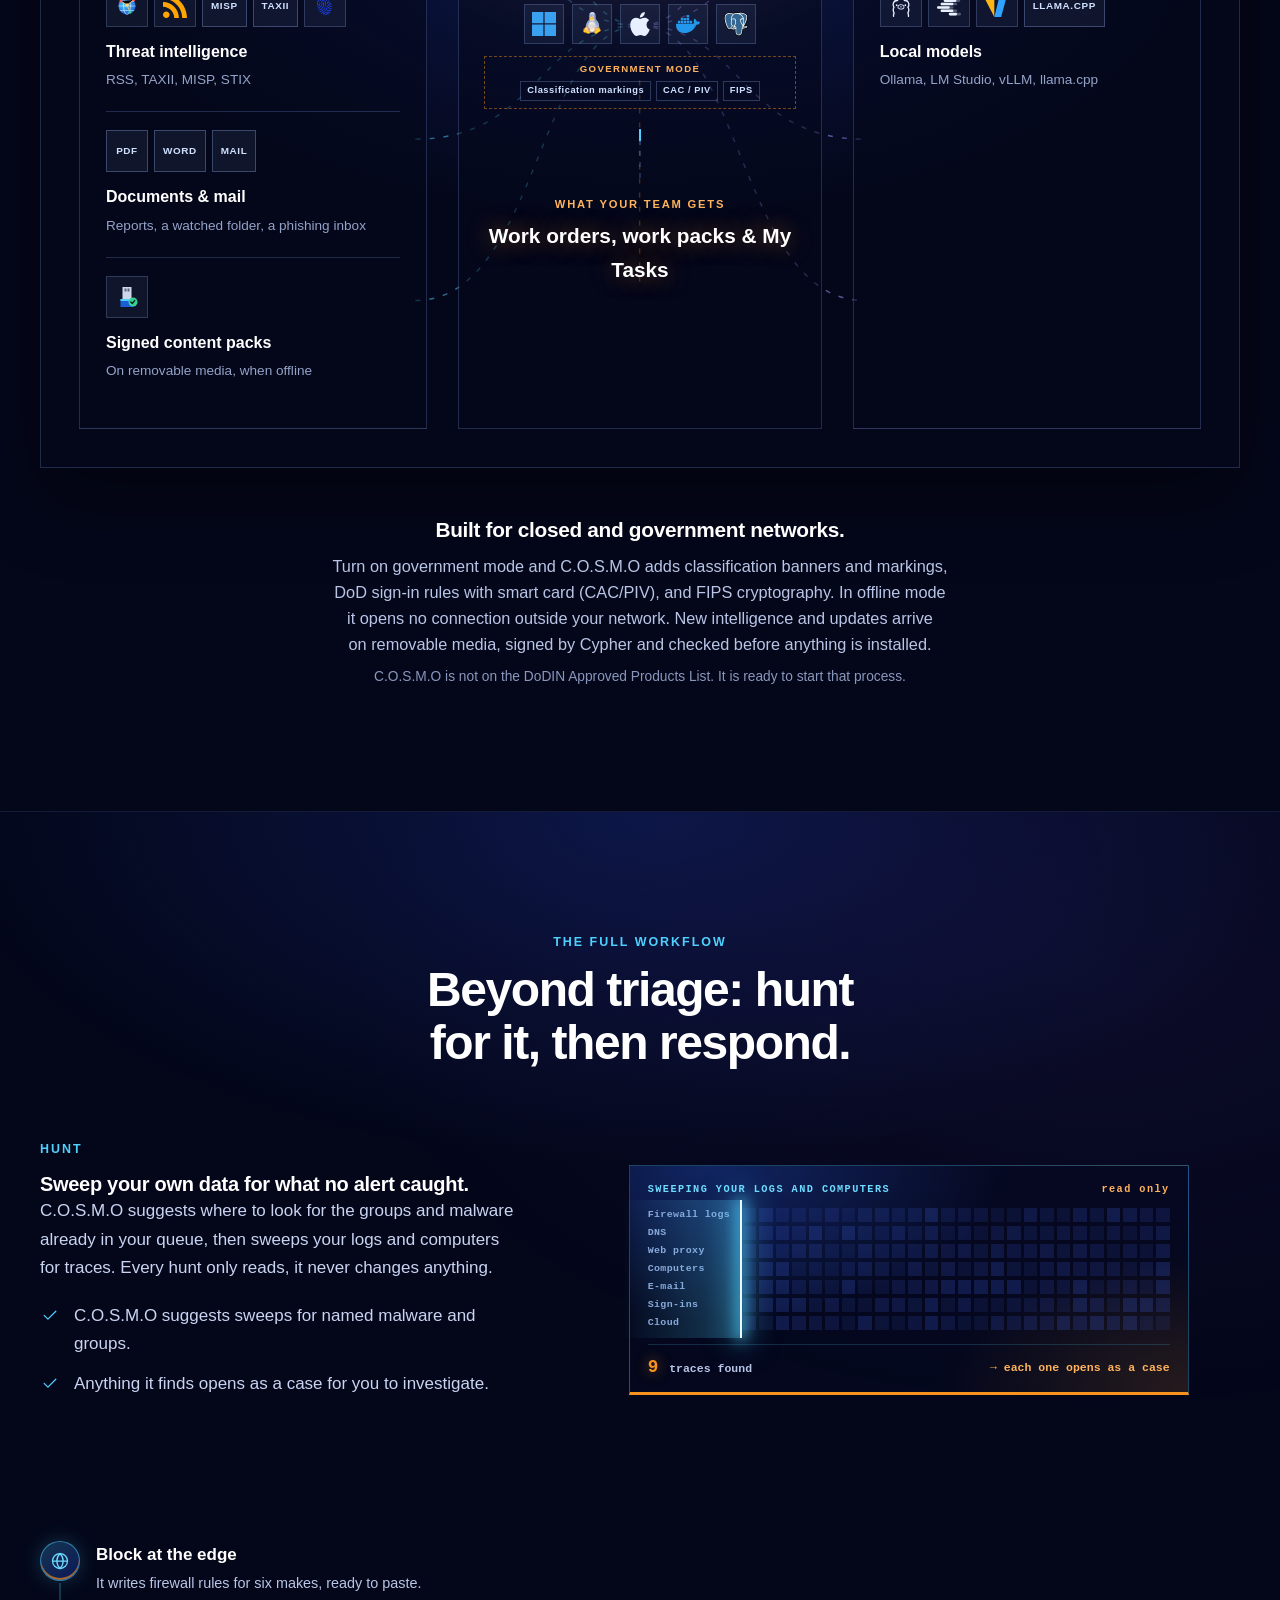
==== commit d8fd16e4: "Lab diagram: attacker panel uses the standard term Malicious Cyber Actors Co-Authored-By: Claude Son" ====
--- a/index.html
+++ b/index.html
@@ -344,7 +344,7 @@
       <svg viewBox="0 -34 640 448" role="img" aria-labelledby="lab-t lab-d" class="lab-svg"><title id="lab-t">The lab network</title><desc id="lab-d">Attack tools on the internet side send traffic through a firewall to a web zone and an office. The firewall logs flow to C.O.S.M.O, which raises an alert about two seconds later.</desc>
 <defs><linearGradient id="g-red" x1="0" y1="0" x2="0" y2="1"><stop offset="0" stop-color="#ff5a5f" stop-opacity=".12"/><stop offset=".55" stop-color="#04071a" stop-opacity=".55"/></linearGradient><linearGradient id="g-cyan" x1="0" y1="0" x2="0" y2="1"><stop offset="0" stop-color="#4fd1ff" stop-opacity=".12"/><stop offset=".55" stop-color="#04071a" stop-opacity=".55"/></linearGradient><linearGradient id="g-green" x1="0" y1="0" x2="0" y2="1"><stop offset="0" stop-color="#36d399" stop-opacity=".12"/><stop offset=".55" stop-color="#04071a" stop-opacity=".55"/></linearGradient><linearGradient id="g-orange" x1="0" y1="0" x2="0" y2="1"><stop offset="0" stop-color="#f7931e" stop-opacity=".12"/><stop offset=".55" stop-color="#04071a" stop-opacity=".55"/></linearGradient><linearGradient id="g-violet" x1="0" y1="0" x2="0" y2="1"><stop offset="0" stop-color="#a78bfa" stop-opacity=".12"/><stop offset=".55" stop-color="#04071a" stop-opacity=".55"/></linearGradient>
 <marker id="lab-ar" viewBox="0 0 10 10" refX="8" refY="5" markerWidth="6" markerHeight="6" orient="auto"><path d="M0 0 10 5 0 10z" fill="currentColor"/></marker>
-<radialGradient id="lab-glow" cx="50%" cy="50%" r="50%"><stop offset="0" stop-color="#f7931e" stop-opacity=".4"/><stop offset="1" stop-color="#f7931e" stop-opacity="0"/></radialGradient></defs><g class="pn"><rect x="0" y="40" width="176" height="330" fill="url(#g-red)" stroke="rgba(140,170,255,.22)"/><rect x="0" y="40" width="176" height="3" fill="#ff5a5f"/><text x="14" y="62" class="cap sm" fill="#ff5a5f">BAD CYBER SPACE ACTORS</text></g><g transform="translate(28 70)" class="bh">
+<radialGradient id="lab-glow" cx="50%" cy="50%" r="50%"><stop offset="0" stop-color="#f7931e" stop-opacity=".4"/><stop offset="1" stop-color="#f7931e" stop-opacity="0"/></radialGradient></defs><g class="pn"><rect x="0" y="40" width="176" height="330" fill="url(#g-red)" stroke="rgba(140,170,255,.22)"/><rect x="0" y="40" width="176" height="3" fill="#ff5a5f"/><text x="14" y="62" class="cap sm" fill="#ff5a5f">MALICIOUS CYBER ACTORS</text></g><g transform="translate(28 70)" class="bh">
   <defs>
     <radialGradient id="bh-aura" cx="50%" cy="50%" r="50%"><stop offset="0" stop-color="#ffb35c" stop-opacity=".30"/><stop offset=".6" stop-color="#a78bfa" stop-opacity=".08"/><stop offset="1" stop-color="#ff5a5f" stop-opacity="0"/></radialGradient>
     <linearGradient id="bh-halo" x1="0" y1="0" x2="1" y2="0"><stop offset="0" stop-color="#ffb35c" stop-opacity=".0"/><stop offset=".2" stop-color="#ffd9a8"/><stop offset=".5" stop-color="#fff"/><stop offset=".8" stop-color="#ffd9a8"/><stop offset="1" stop-color="#ffb35c" stop-opacity=".0"/></linearGradient>
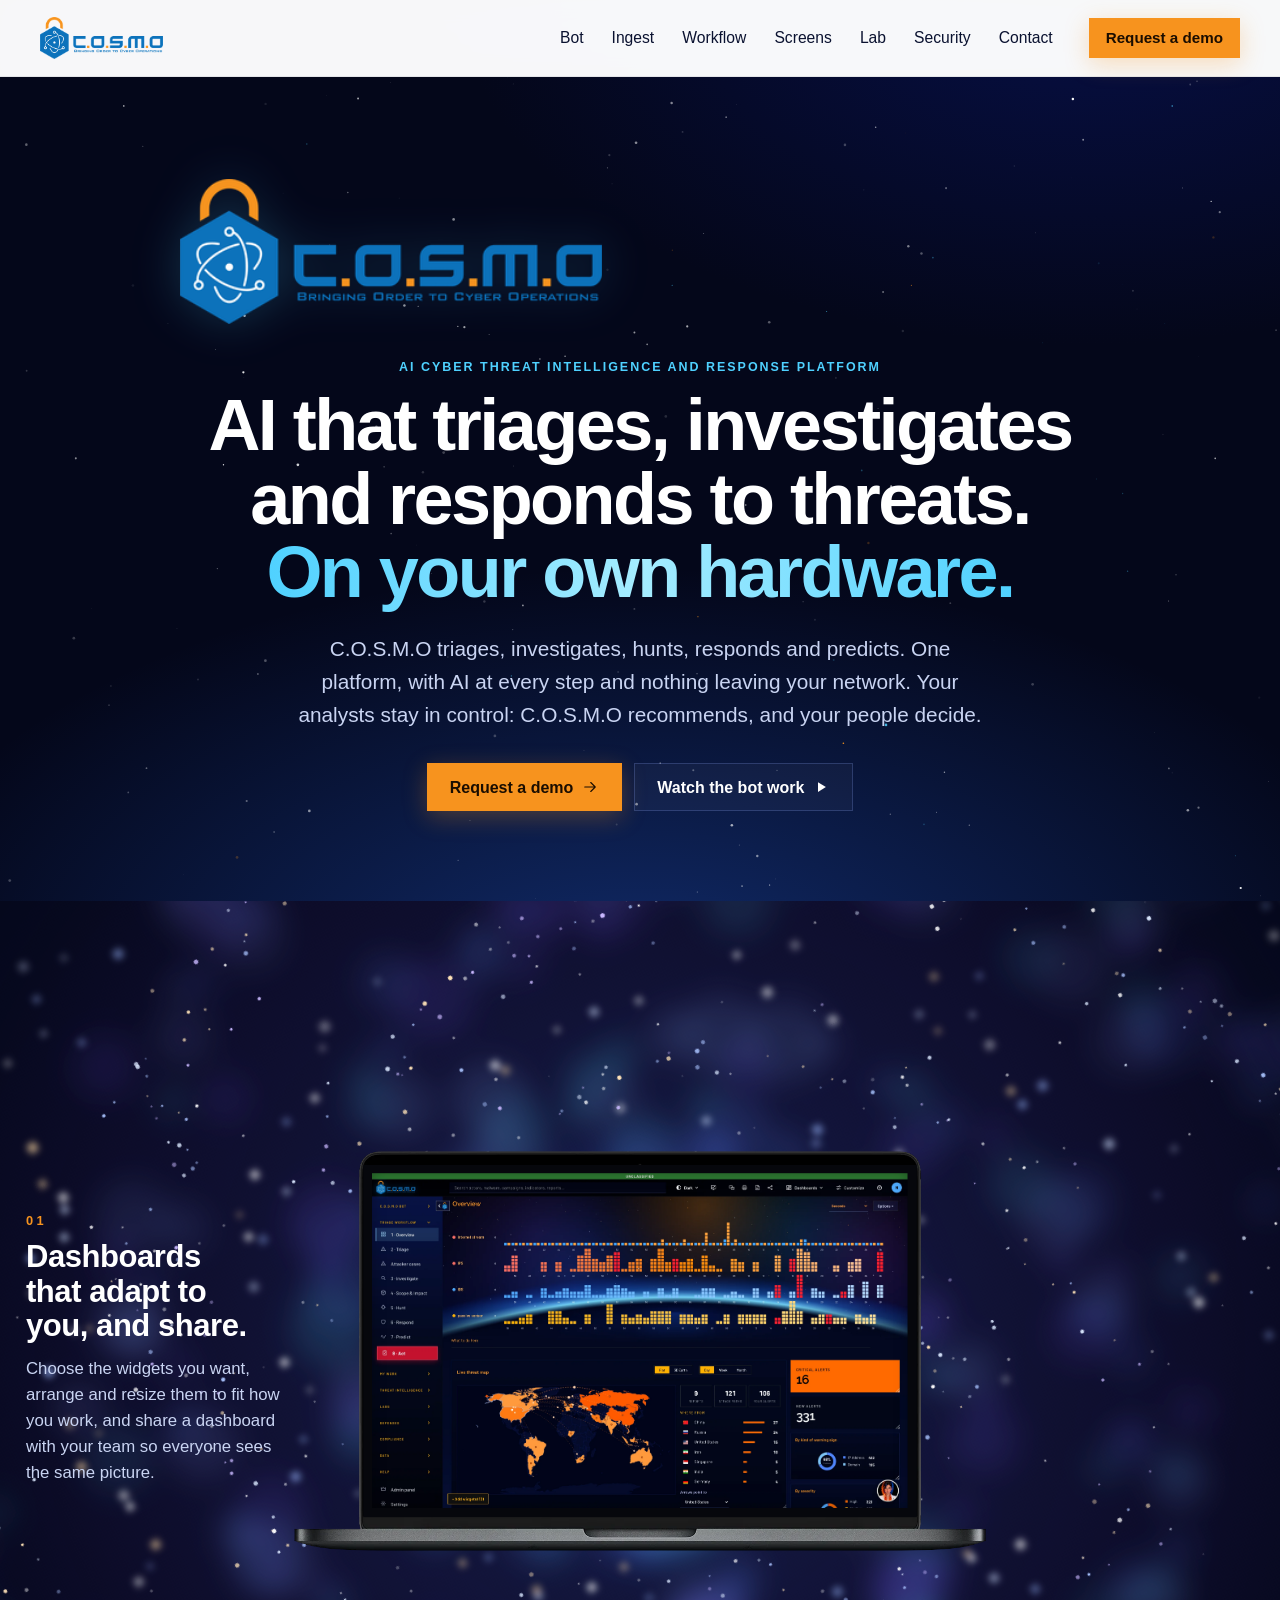
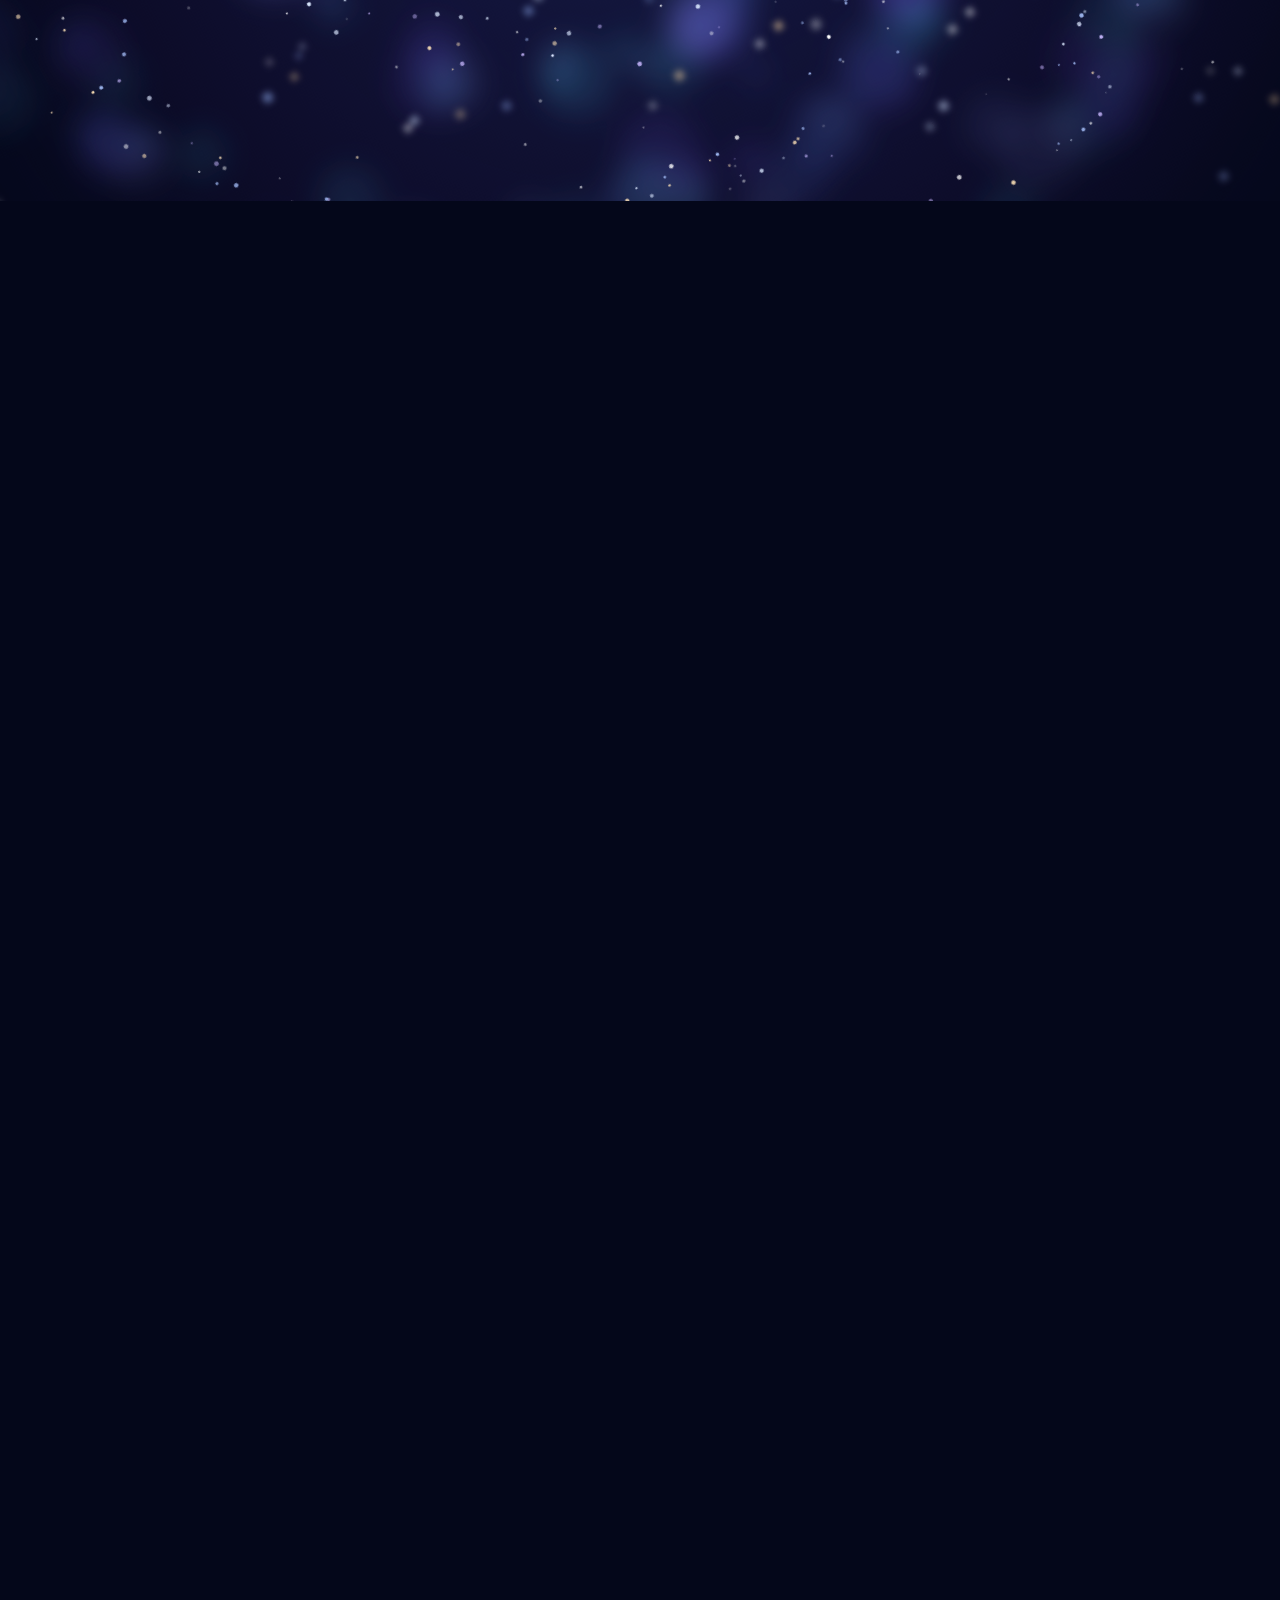
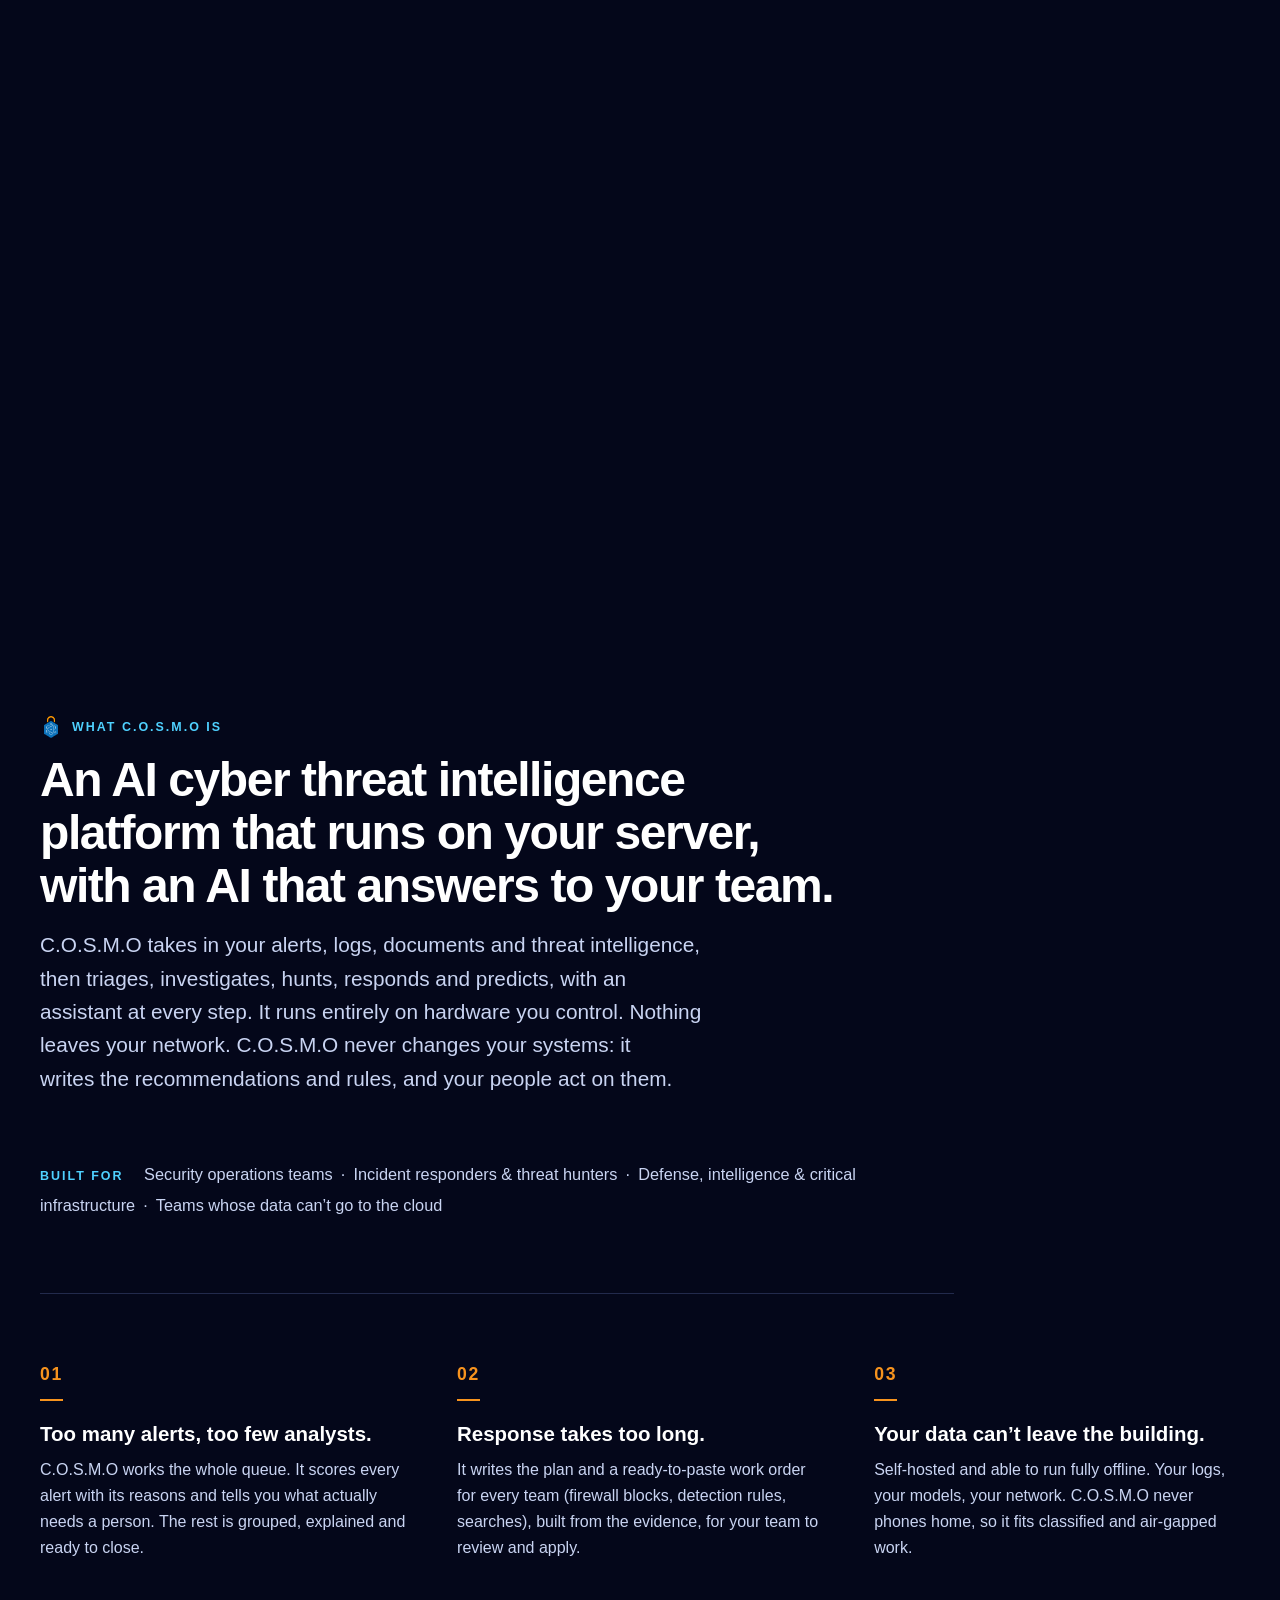
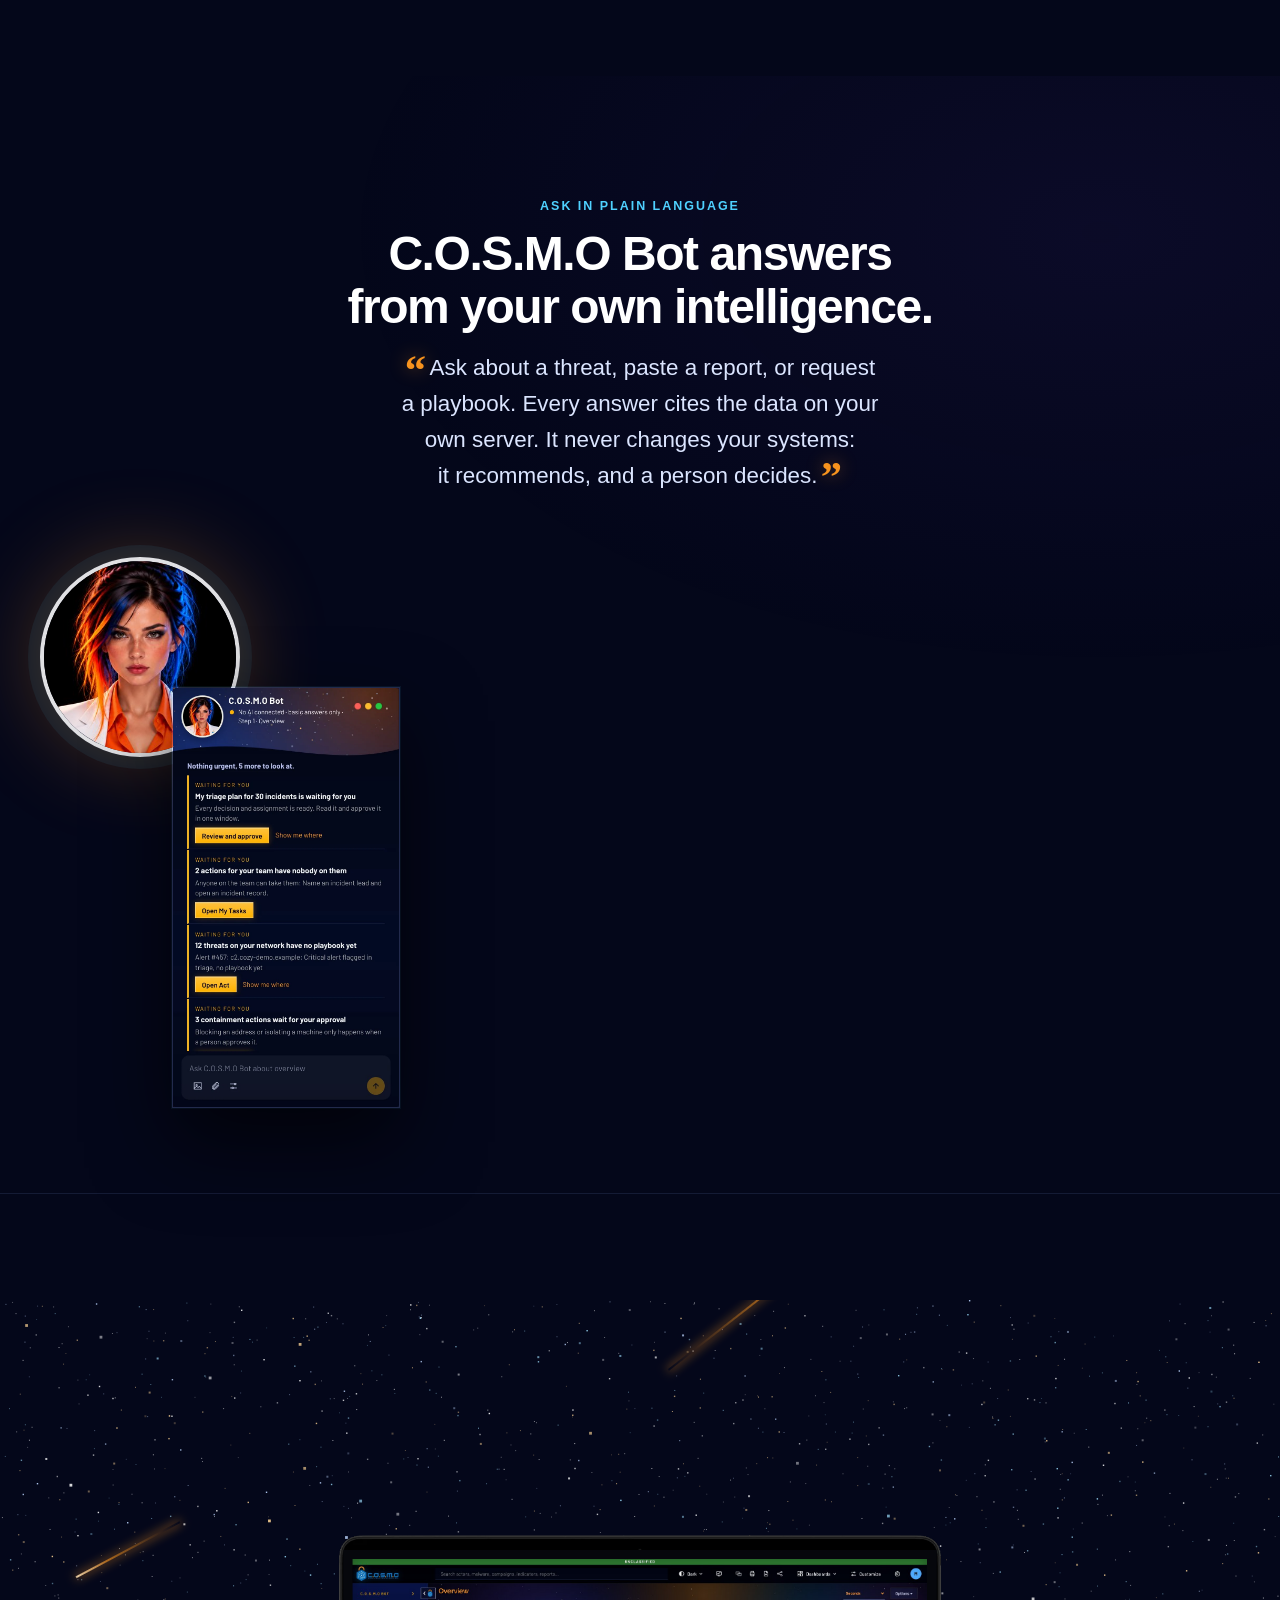
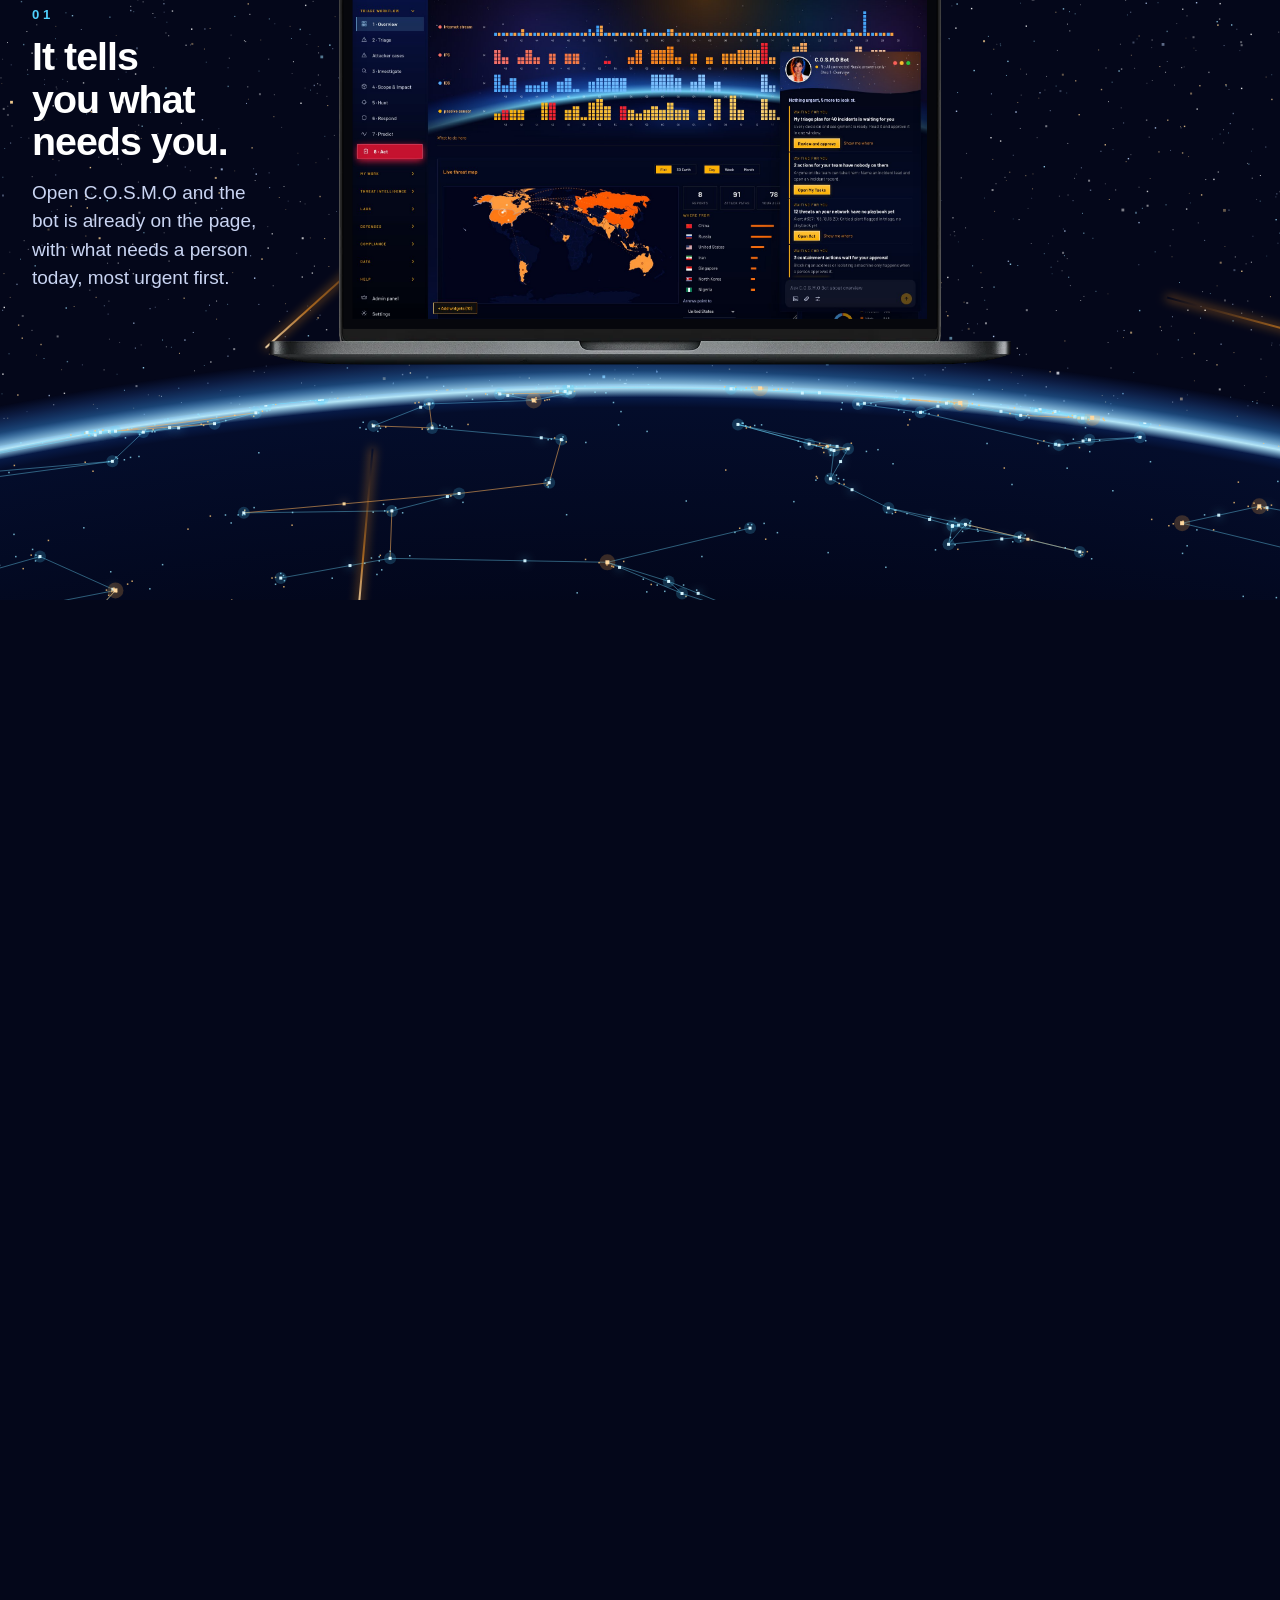
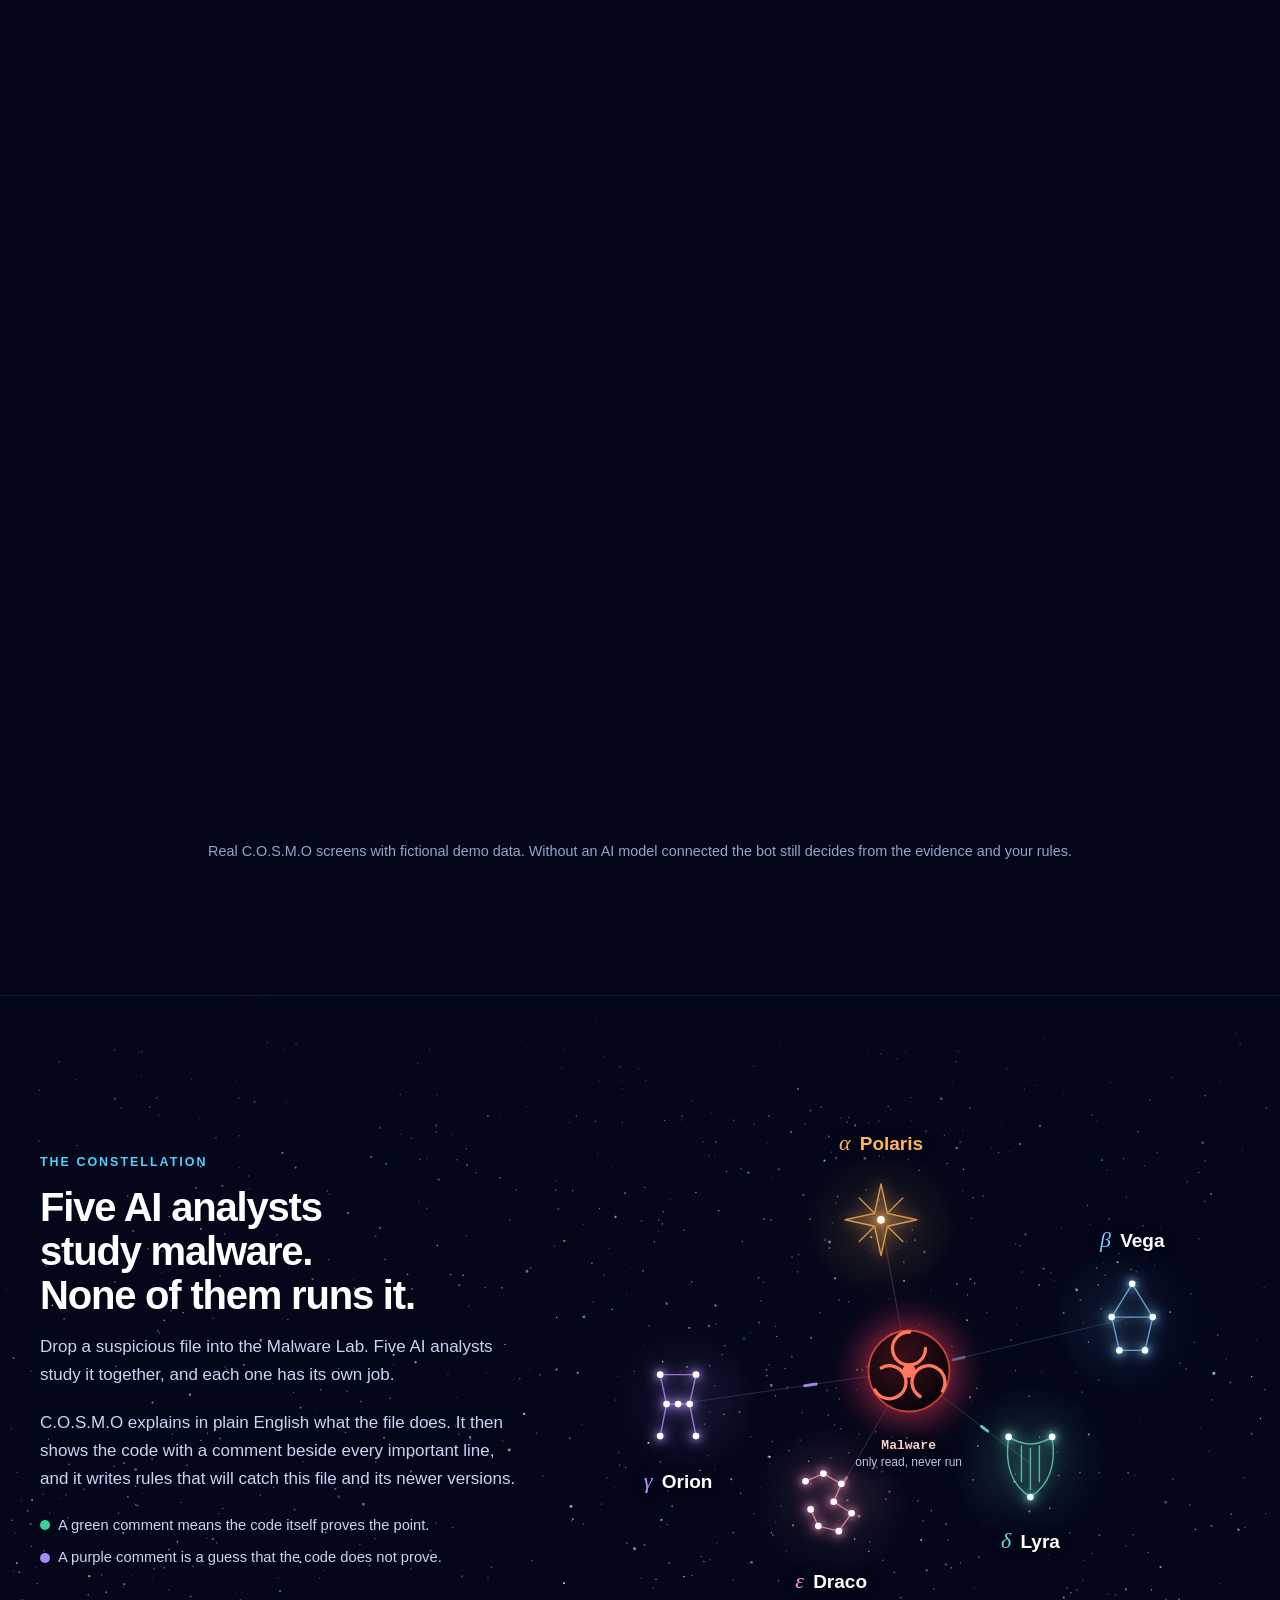
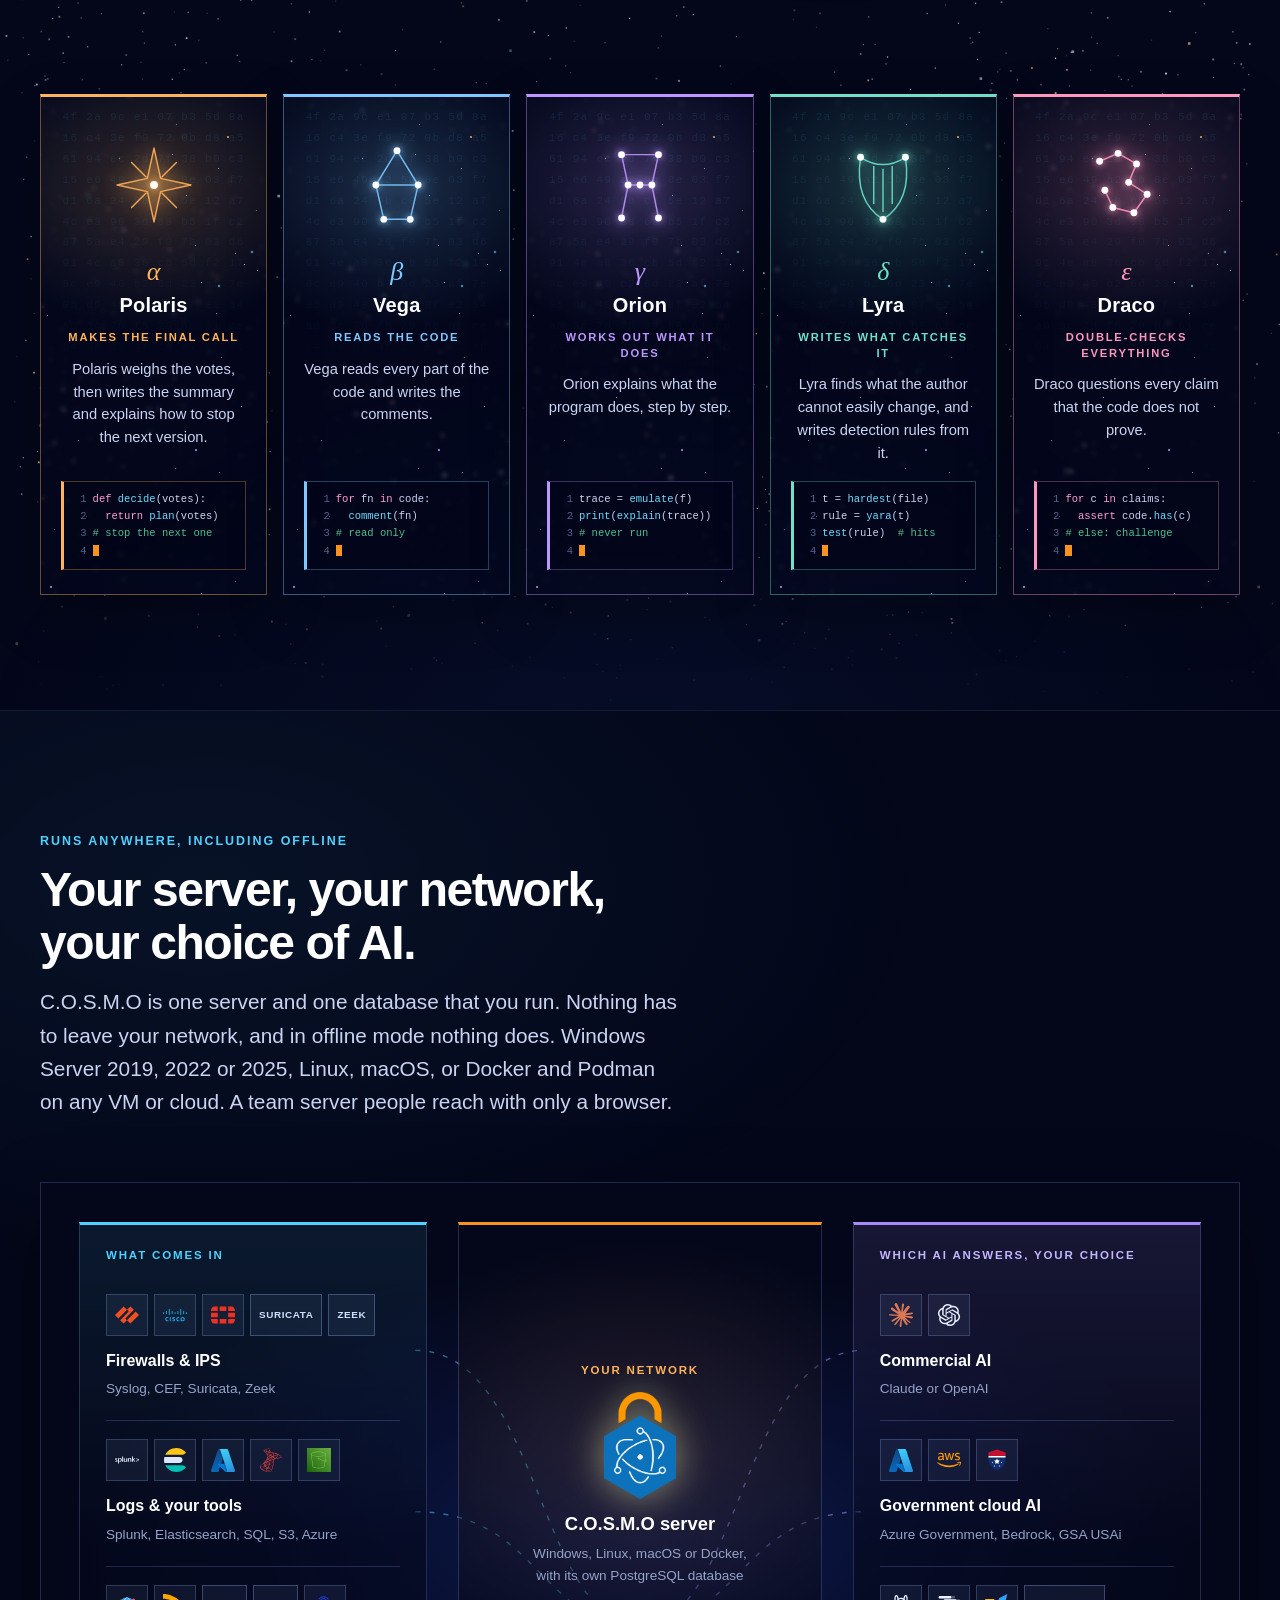
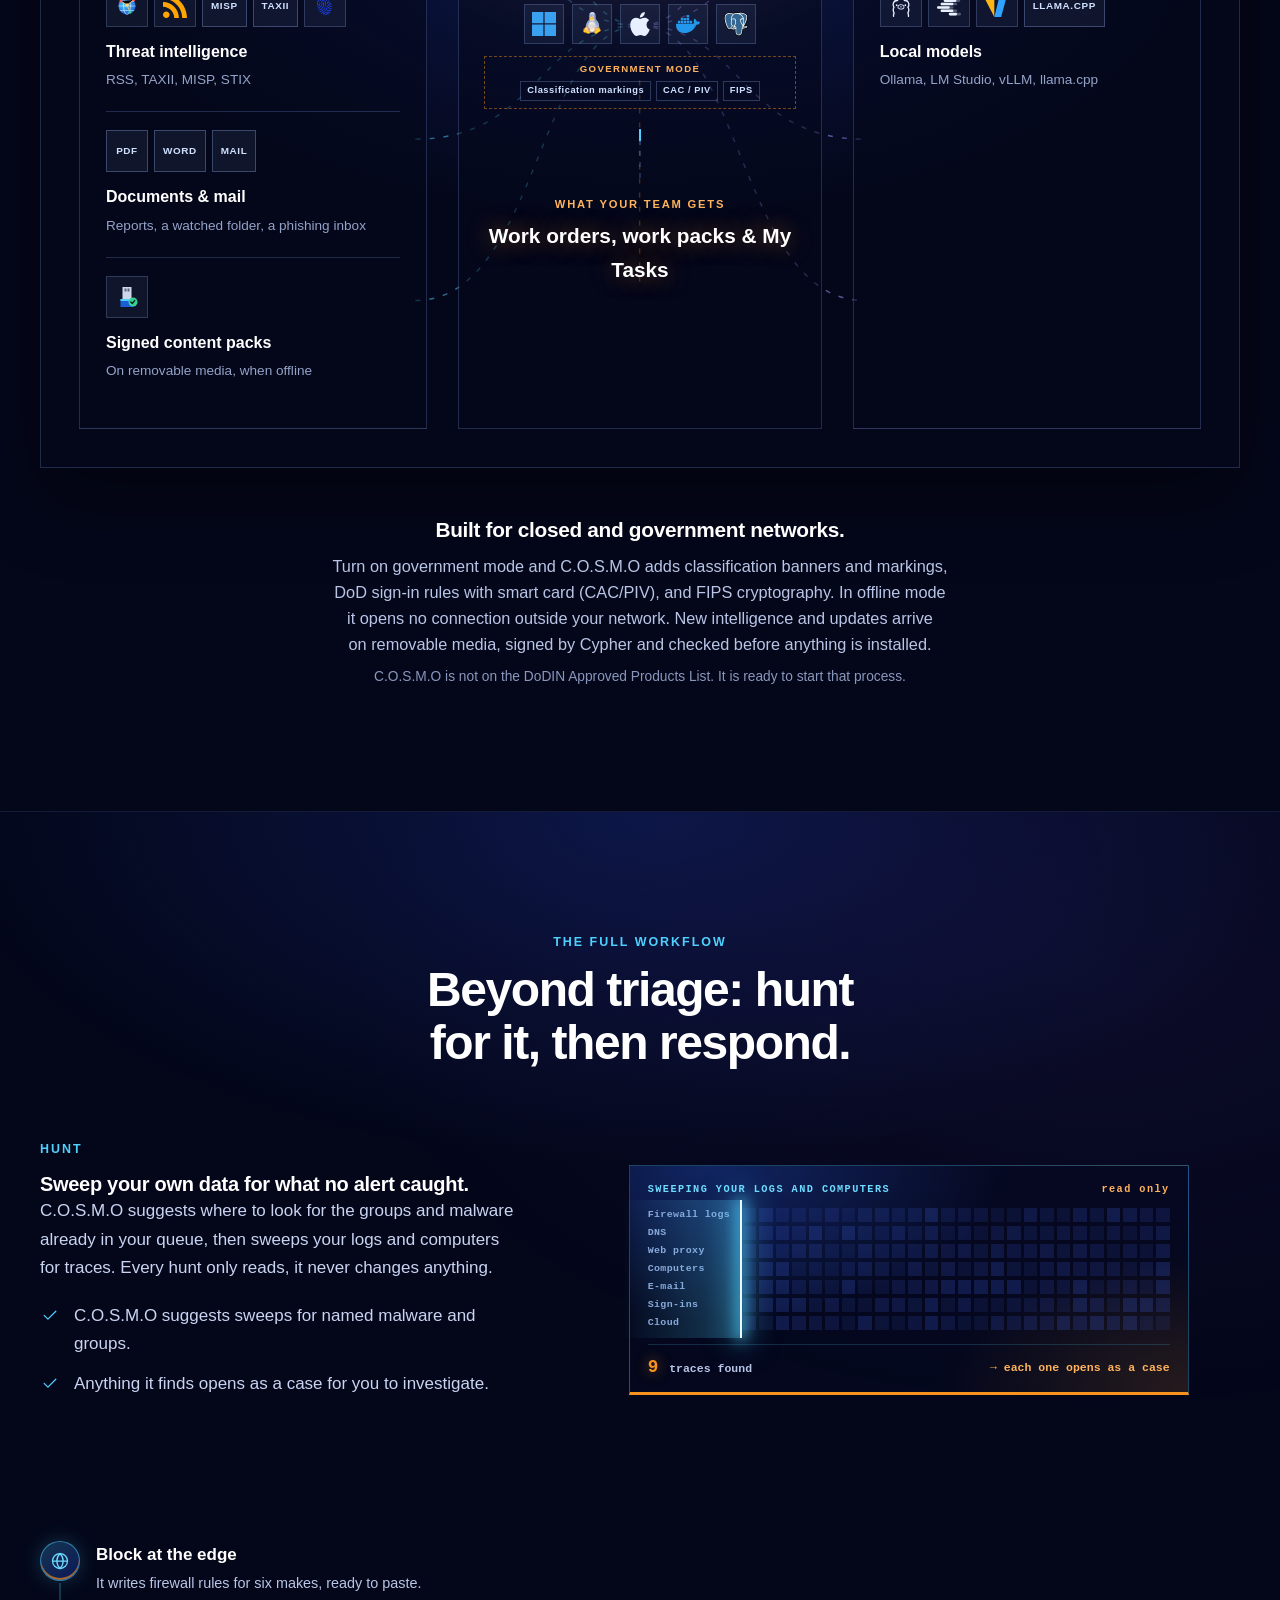
==== commit 531d07e9: "Lab section: the report download is a small cosmic document icon, not a wide button Co-Authored-By: " ====
--- a/index.html
+++ b/index.html
@@ -11,7 +11,7 @@
 <meta name="theme-color" content="#04071a">
 <link rel="icon" href="assets/img/favicon.svg" type="image/svg+xml">
 <link rel="icon" href="assets/img/favicon.png" type="image/png">
-<link rel="stylesheet" href="css/site.css?v=20261116c">
+<link rel="stylesheet" href="css/site.css?v=20261116d">
 <script>document.documentElement.classList.add('js')</script>
 </head>
 <body>
@@ -381,9 +381,25 @@
         <li><b>633</b><span>automated tests passing</span></li>
       </ul>
       <div class="lab-docs">
-        <a class="doc" href="assets/docs/Cosmo-Penetration-Test-Lab.pdf" download>
-          <svg viewBox="0 0 24 24" aria-hidden="true"><use href="#i-download"/></svg>
-          <span><b>Penetration Test Lab</b><em>The test, step by step · 40 pages · PDF</em></span>
+        <a class="docicon" href="assets/docs/Cosmo-Penetration-Test-Lab.pdf" download aria-label="Download the Penetration Test Lab report, 40 pages, PDF">
+          <svg viewBox="0 0 96 124" aria-hidden="true">
+            <defs>
+              <linearGradient id="di-page" x1="0" y1="0" x2="1" y2="1"><stop offset="0" stop-color="#16206a"/><stop offset=".6" stop-color="#0a1038"/><stop offset="1" stop-color="#04071a"/></linearGradient>
+              <radialGradient id="di-core" cx="50%" cy="50%" r="50%"><stop offset="0" stop-color="#fff"/><stop offset=".4" stop-color="#ffd9a8"/><stop offset="1" stop-color="#f7931e" stop-opacity="0"/></radialGradient>
+            </defs>
+            <path d="M4 4H70L92 26V120H4Z" fill="url(#di-page)" stroke="#4fd1ff" stroke-opacity=".75" stroke-width="1.3"/>
+            <path d="M70 4V26H92" fill="#0e1640" stroke="#4fd1ff" stroke-opacity=".75" stroke-width="1.3"/>
+            <g fill="#fff"><circle cx="16" cy="40" r=".8" opacity=".7"/><circle cx="80" cy="46" r=".7" opacity=".6"/><circle cx="22" cy="74" r=".9" opacity=".5"/><circle cx="74" cy="78" r=".8" opacity=".7"/><circle cx="58" cy="36" r=".6" opacity=".6"/></g>
+            <g transform="translate(48 56)" fill="none" stroke-width=".9">
+              <ellipse rx="30" ry="10" stroke="#4fd1ff" stroke-opacity=".8"/><ellipse rx="30" ry="10" transform="rotate(60)" stroke="#f7931e" stroke-opacity=".8"/><ellipse rx="30" ry="10" transform="rotate(120)" stroke="#a78bfa" stroke-opacity=".8"/>
+              <circle r="9" fill="url(#di-core)" stroke="none"/><circle r="3.4" fill="#000" stroke="#fff" stroke-opacity=".8" stroke-width=".6"/>
+            </g>
+            <text x="12" y="19" font-family="ui-monospace,Consolas,monospace" font-size="6.5" font-weight="700" fill="#f7931e" letter-spacing=".12em">PDF</text>
+            <g fill="#4fd1ff" fill-opacity=".38"><rect x="12" y="96" width="38" height="2.2" rx="1"/><rect x="12" y="102" width="52" height="2.2" rx="1"/><rect x="12" y="108" width="30" height="2.2" rx="1"/></g>
+            <rect x="54" y="96" width="14" height="2.2" rx="1" fill="#f7931e" fill-opacity=".8"/>
+            <g class="di-badge"><circle cx="78" cy="106" r="11" fill="#f7931e"/><path d="M78 100V109M74 105.5L78 109.5L82 105.5M73.5 113H82.5" fill="none" stroke="#1a0d00" stroke-width="1.7" stroke-linecap="round" stroke-linejoin="round"/></g>
+          </svg>
+          <span class="di-text"><b>Penetration Test Lab</b><em>The test, step by step</em><i>40 pages · PDF · Download</i></span>
         </a>
       </div>
     </div>
--- a/css/site.css
+++ b/css/site.css
@@ -1981,3 +1981,15 @@
 .lab-svg .bh .cd { font-family: ui-monospace, "SF Mono", Menlo, Consolas, monospace; font-weight: 600; }
 @media (prefers-reduced-motion: no-preference) { .lab-svg .bh .band { animation: bh-pulse 3.2s ease-in-out infinite; } }
 .lab-svg .cap.sm { font-size: 8.4px; letter-spacing: .1em; }
+
+/* the download is a small document icon, not a wide button */
+.lab-docs { display: block; }
+.docicon { display: inline-flex; align-items: center; gap: 20px; text-decoration: none; color: var(--ink); }
+.docicon svg { width: 92px; height: 120px; flex: none; filter: drop-shadow(0 10px 22px rgba(79,209,255,.22)); transition: transform .25s var(--ease), filter .25s var(--ease); }
+.docicon:hover svg, .docicon:focus-visible svg { transform: translateY(-5px) rotate(-2.5deg); filter: drop-shadow(0 14px 28px rgba(247,147,30,.38)); }
+.docicon:focus-visible { outline: 2px solid var(--orange); outline-offset: 6px; }
+.docicon .di-text b { display: block; font-size: 1.1rem; }
+.docicon .di-text em { display: block; margin-top: 4px; font-style: normal; font-size: .9rem; color: var(--muted); }
+.docicon .di-text i { display: block; margin-top: 10px; font: 600 .72rem/1 var(--font); font-style: normal; letter-spacing: .14em; text-transform: uppercase; color: var(--orange); }
+@media (prefers-reduced-motion: no-preference) { .docicon .di-badge { animation: di-nudge 2.6s ease-in-out infinite; } }
+@keyframes di-nudge { 50% { transform: translateY(2px); } }
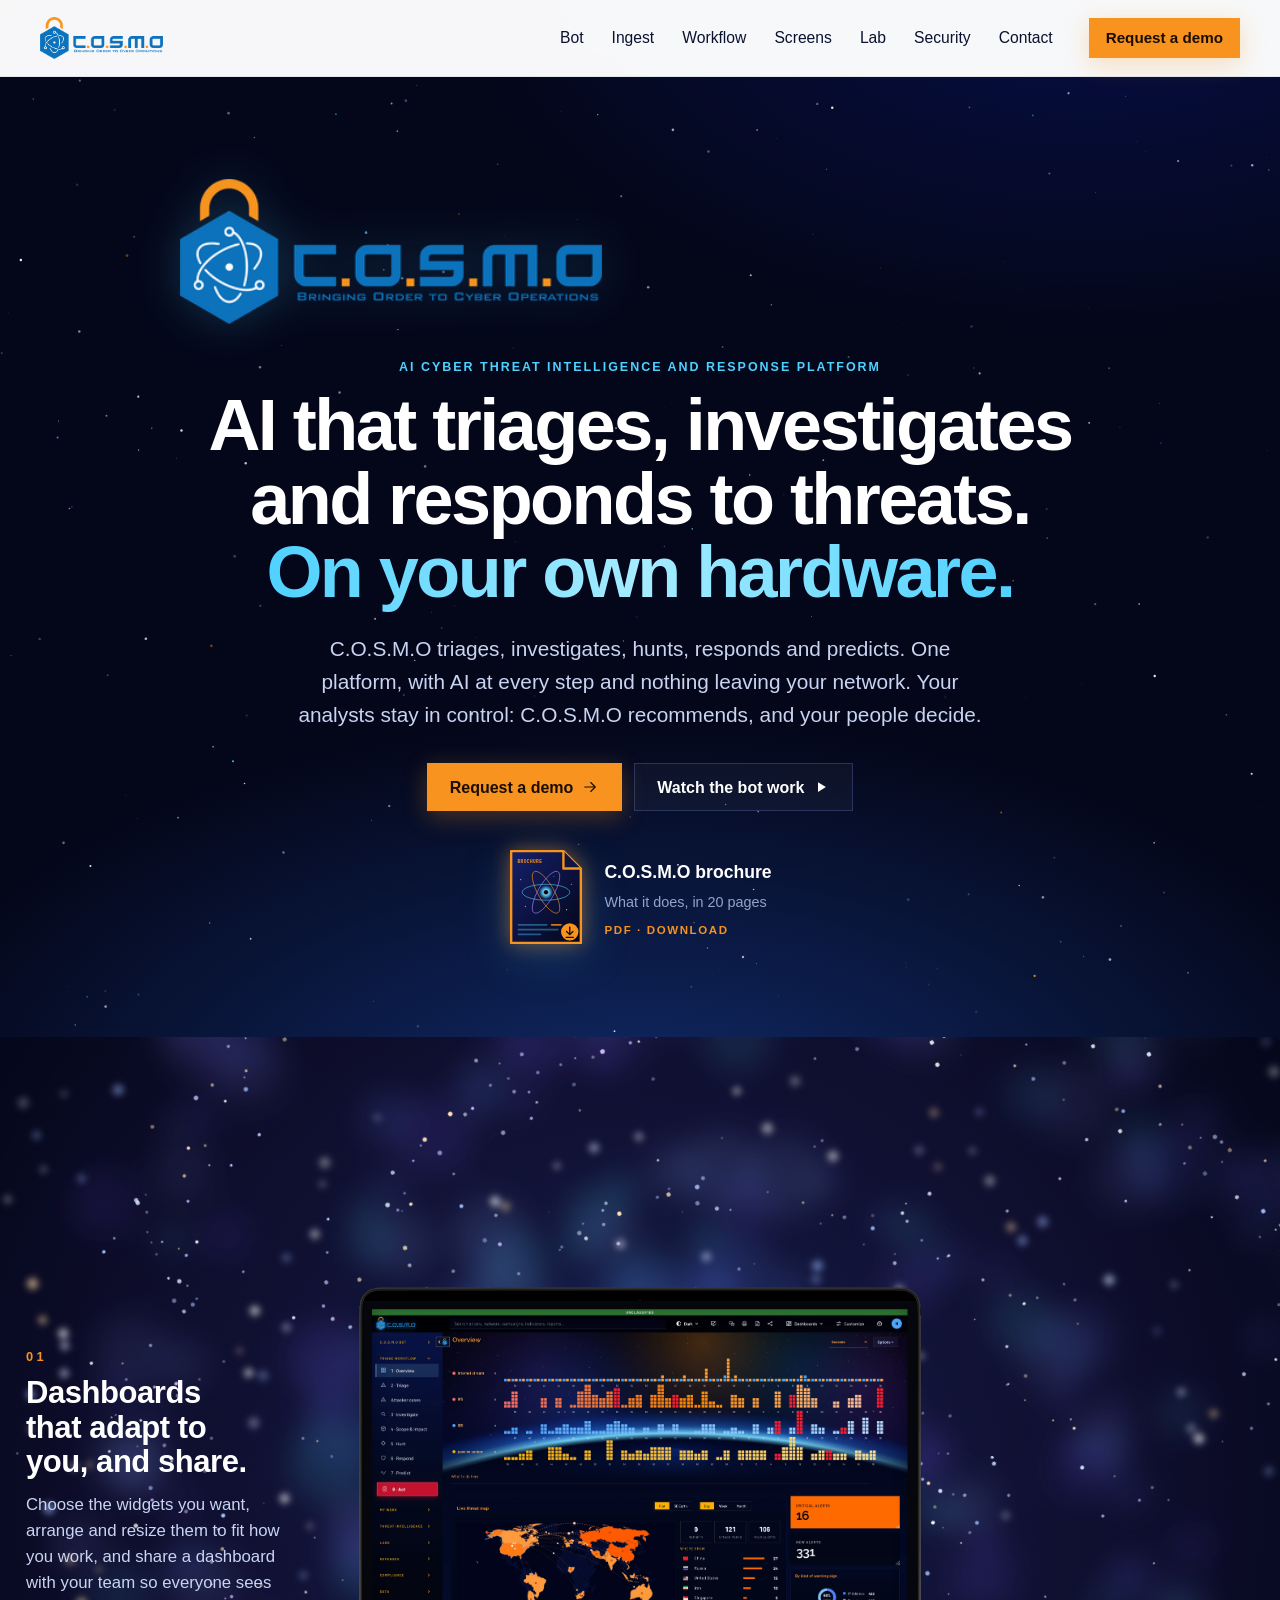
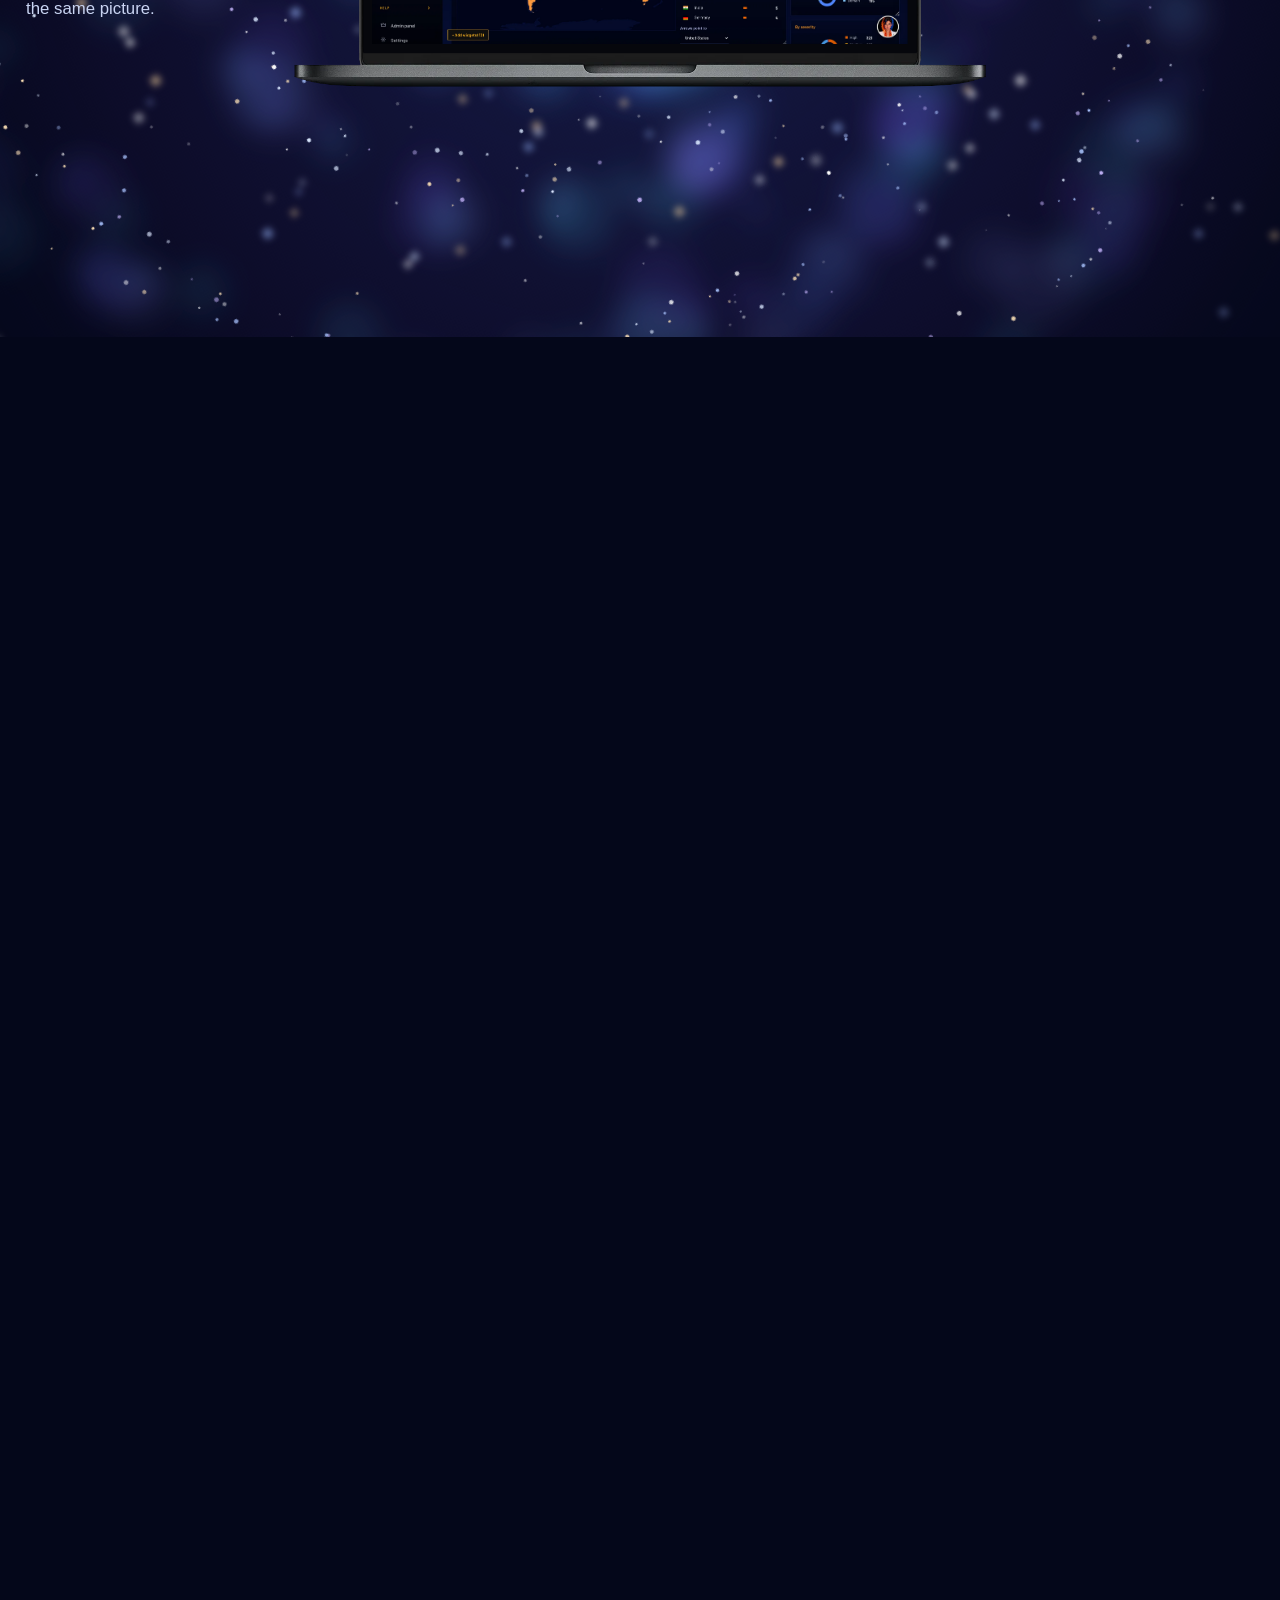
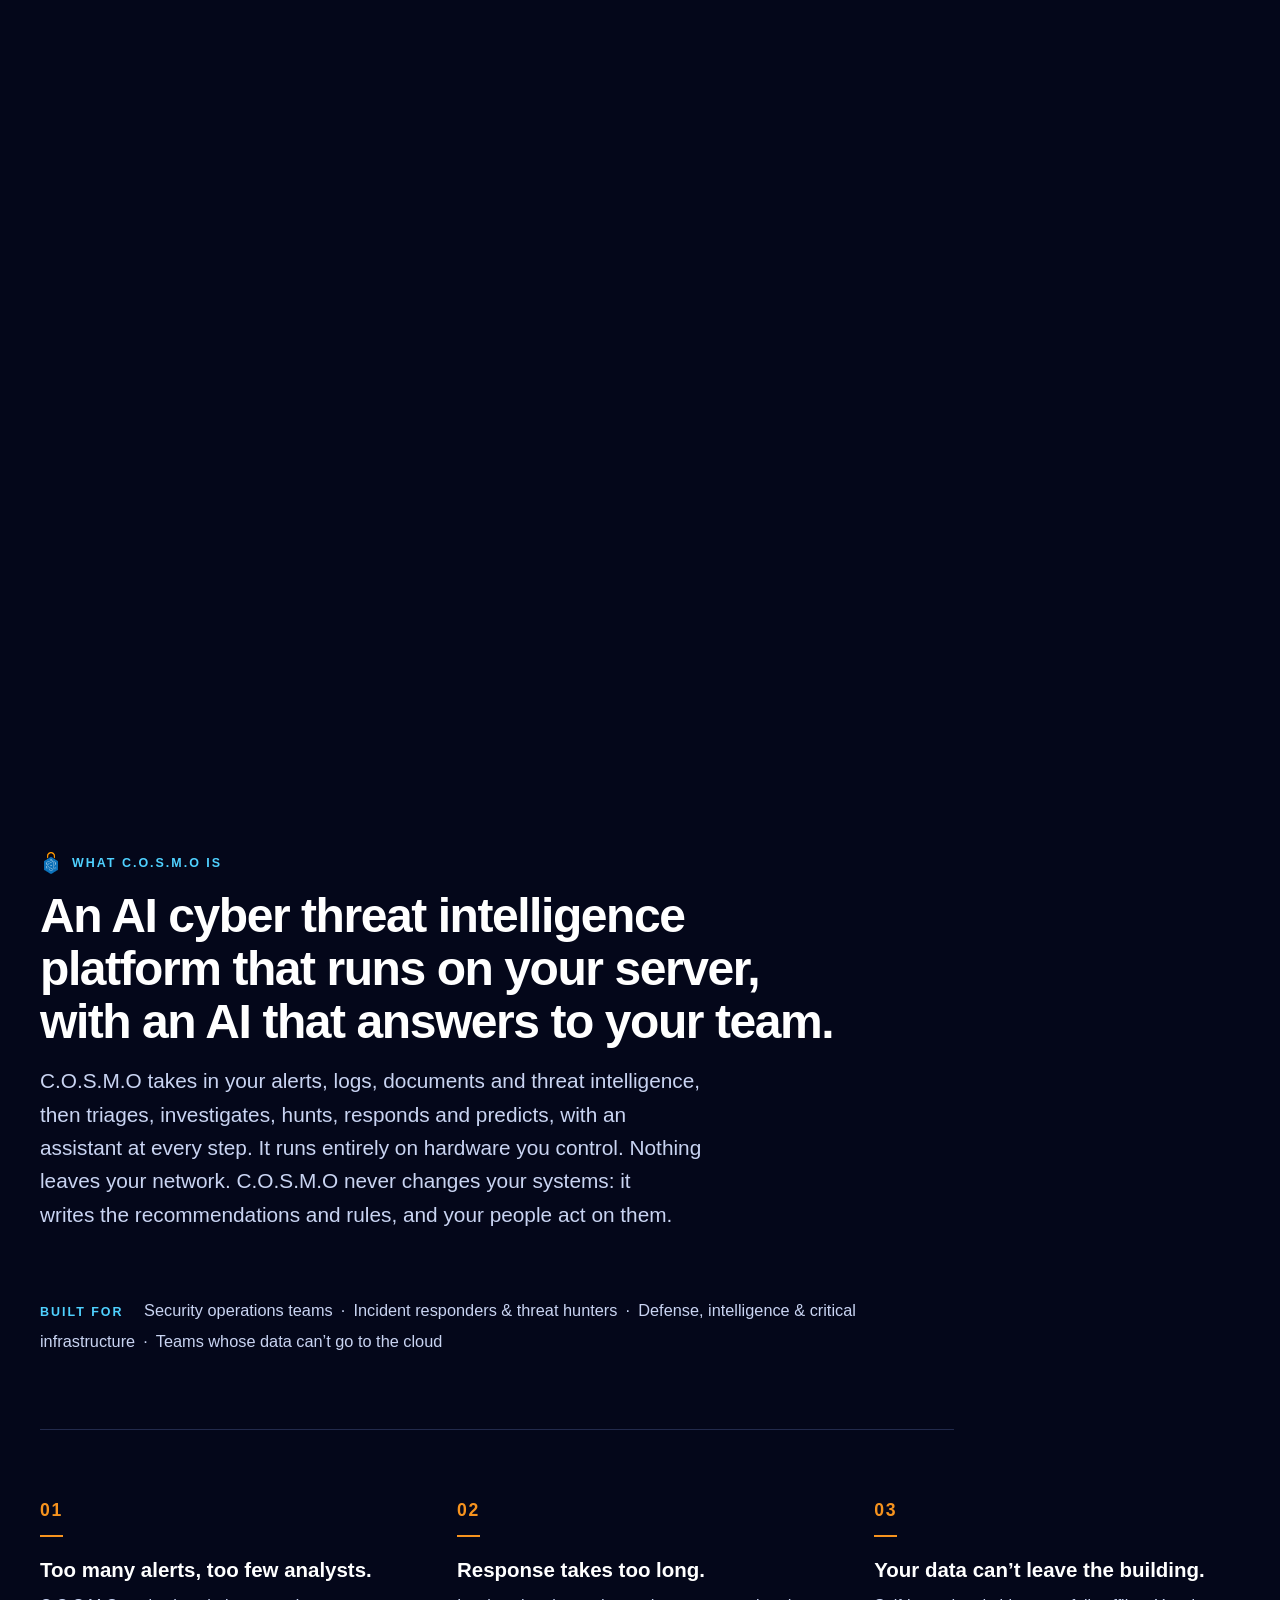
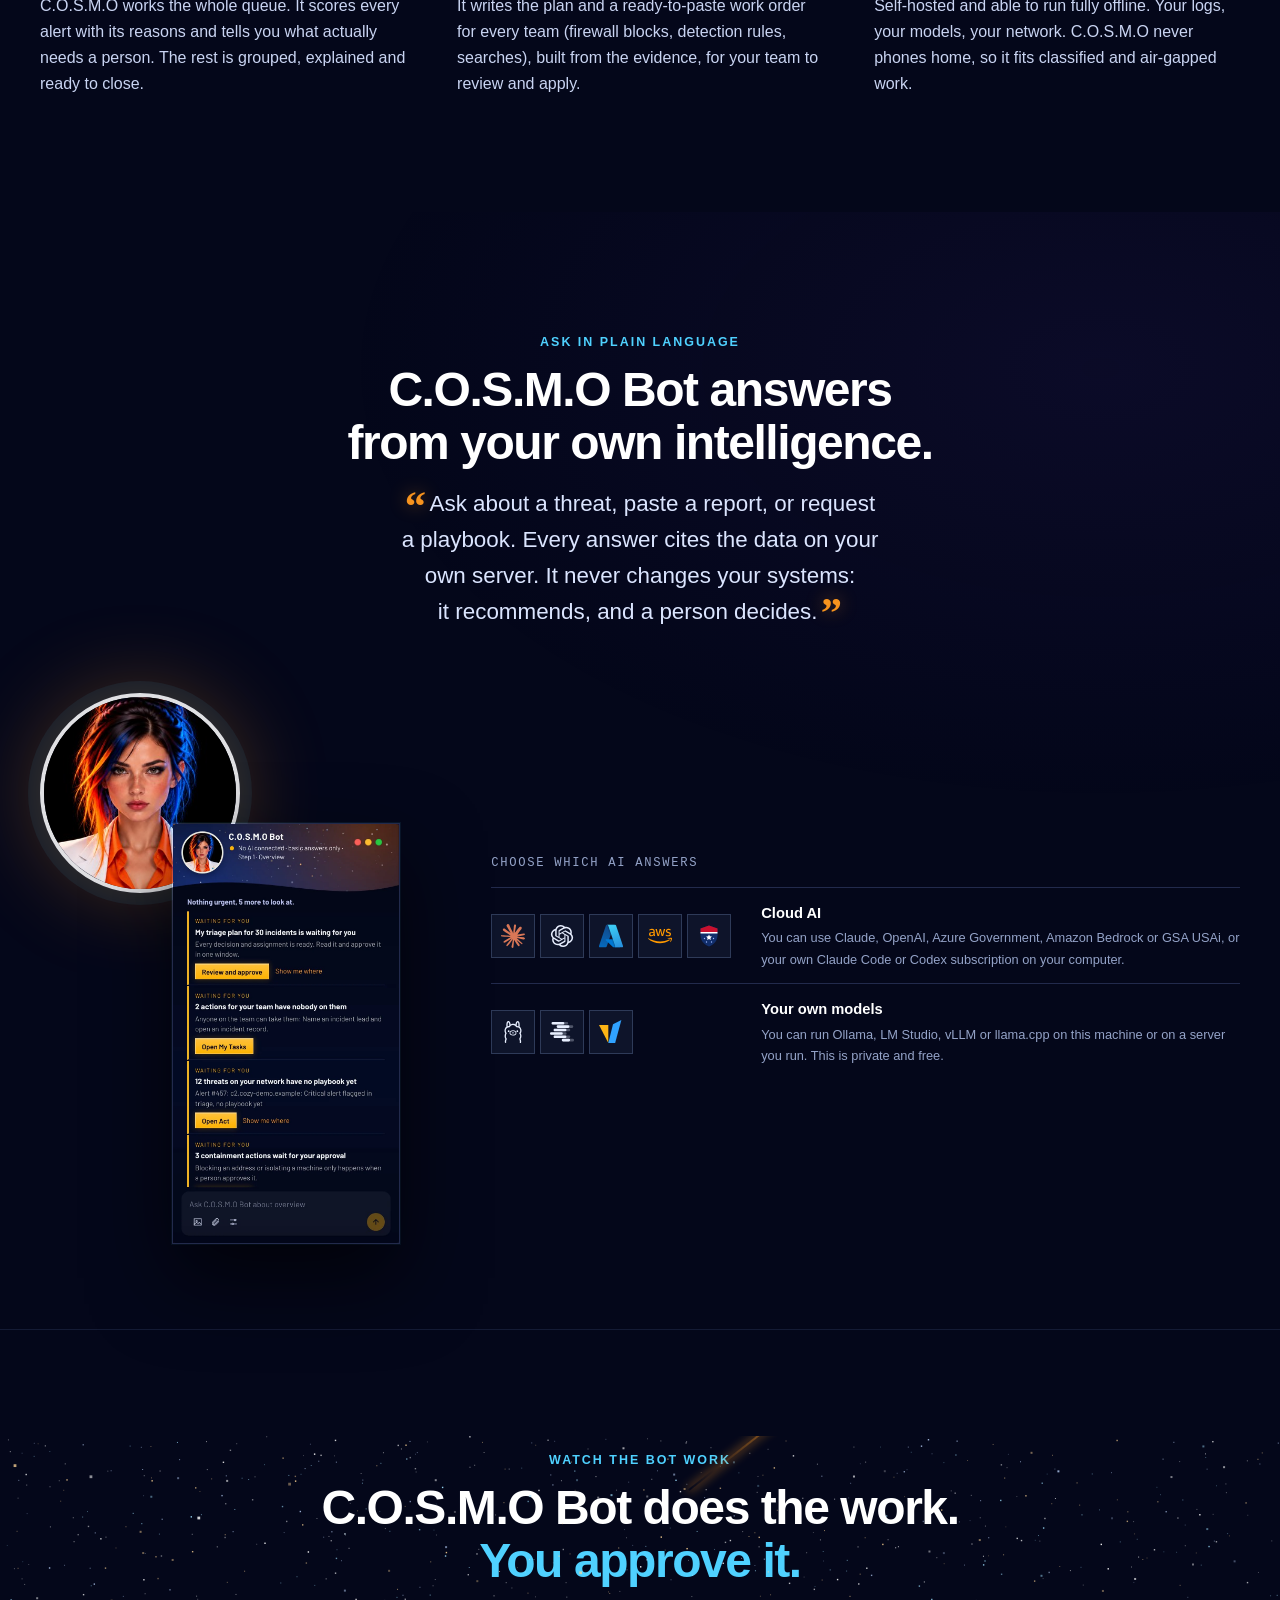
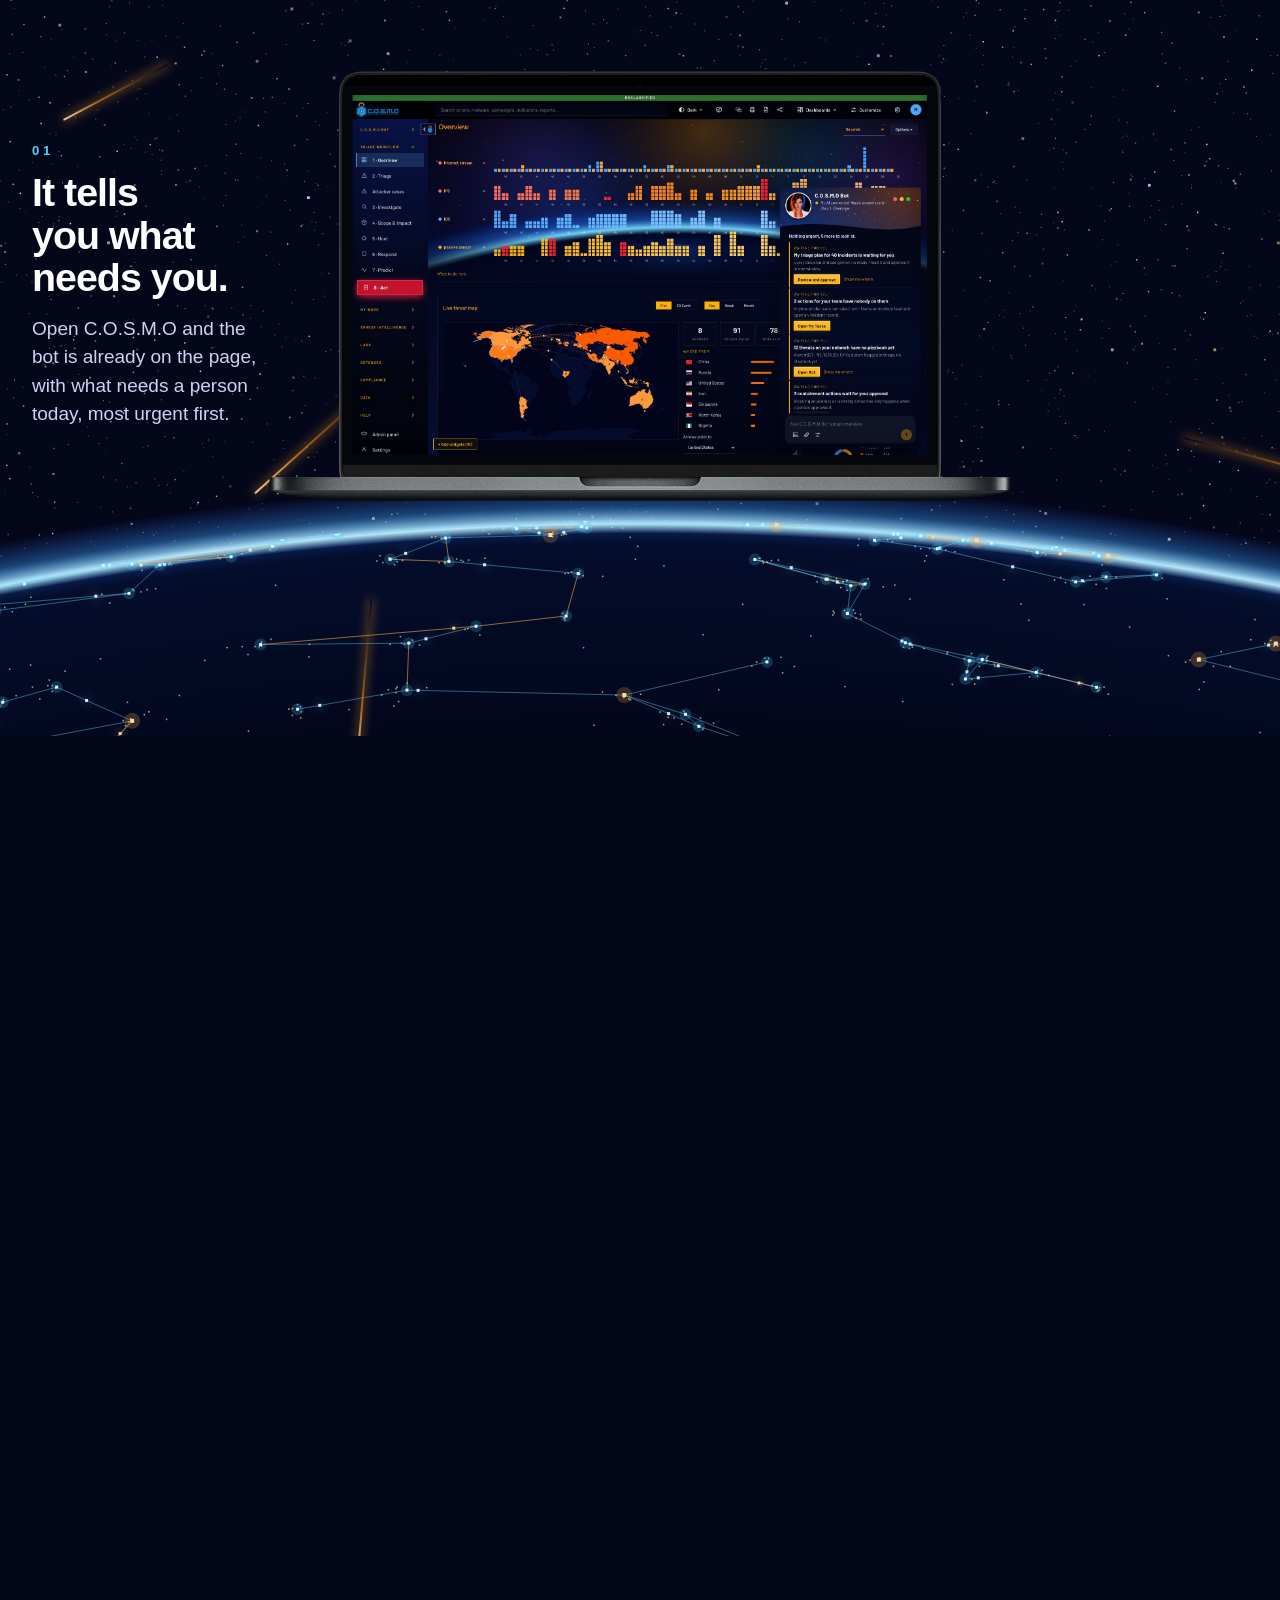
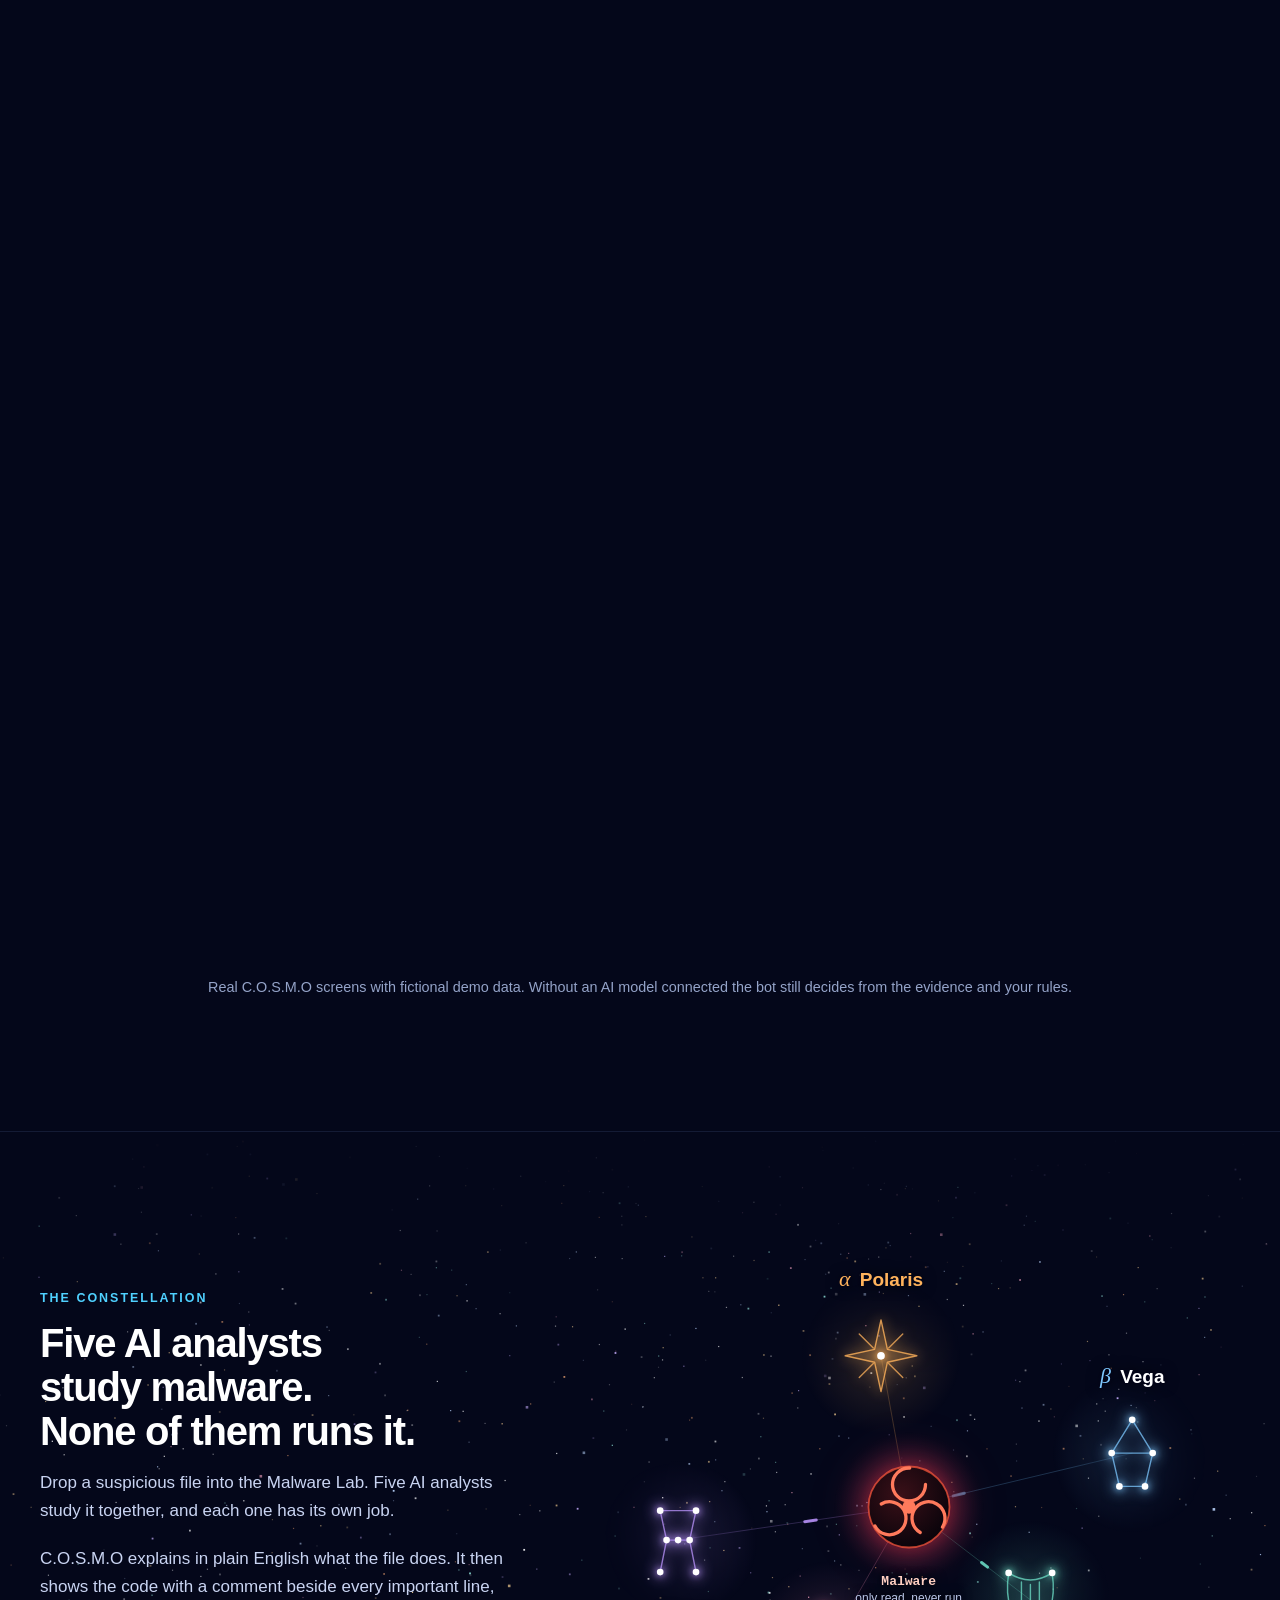
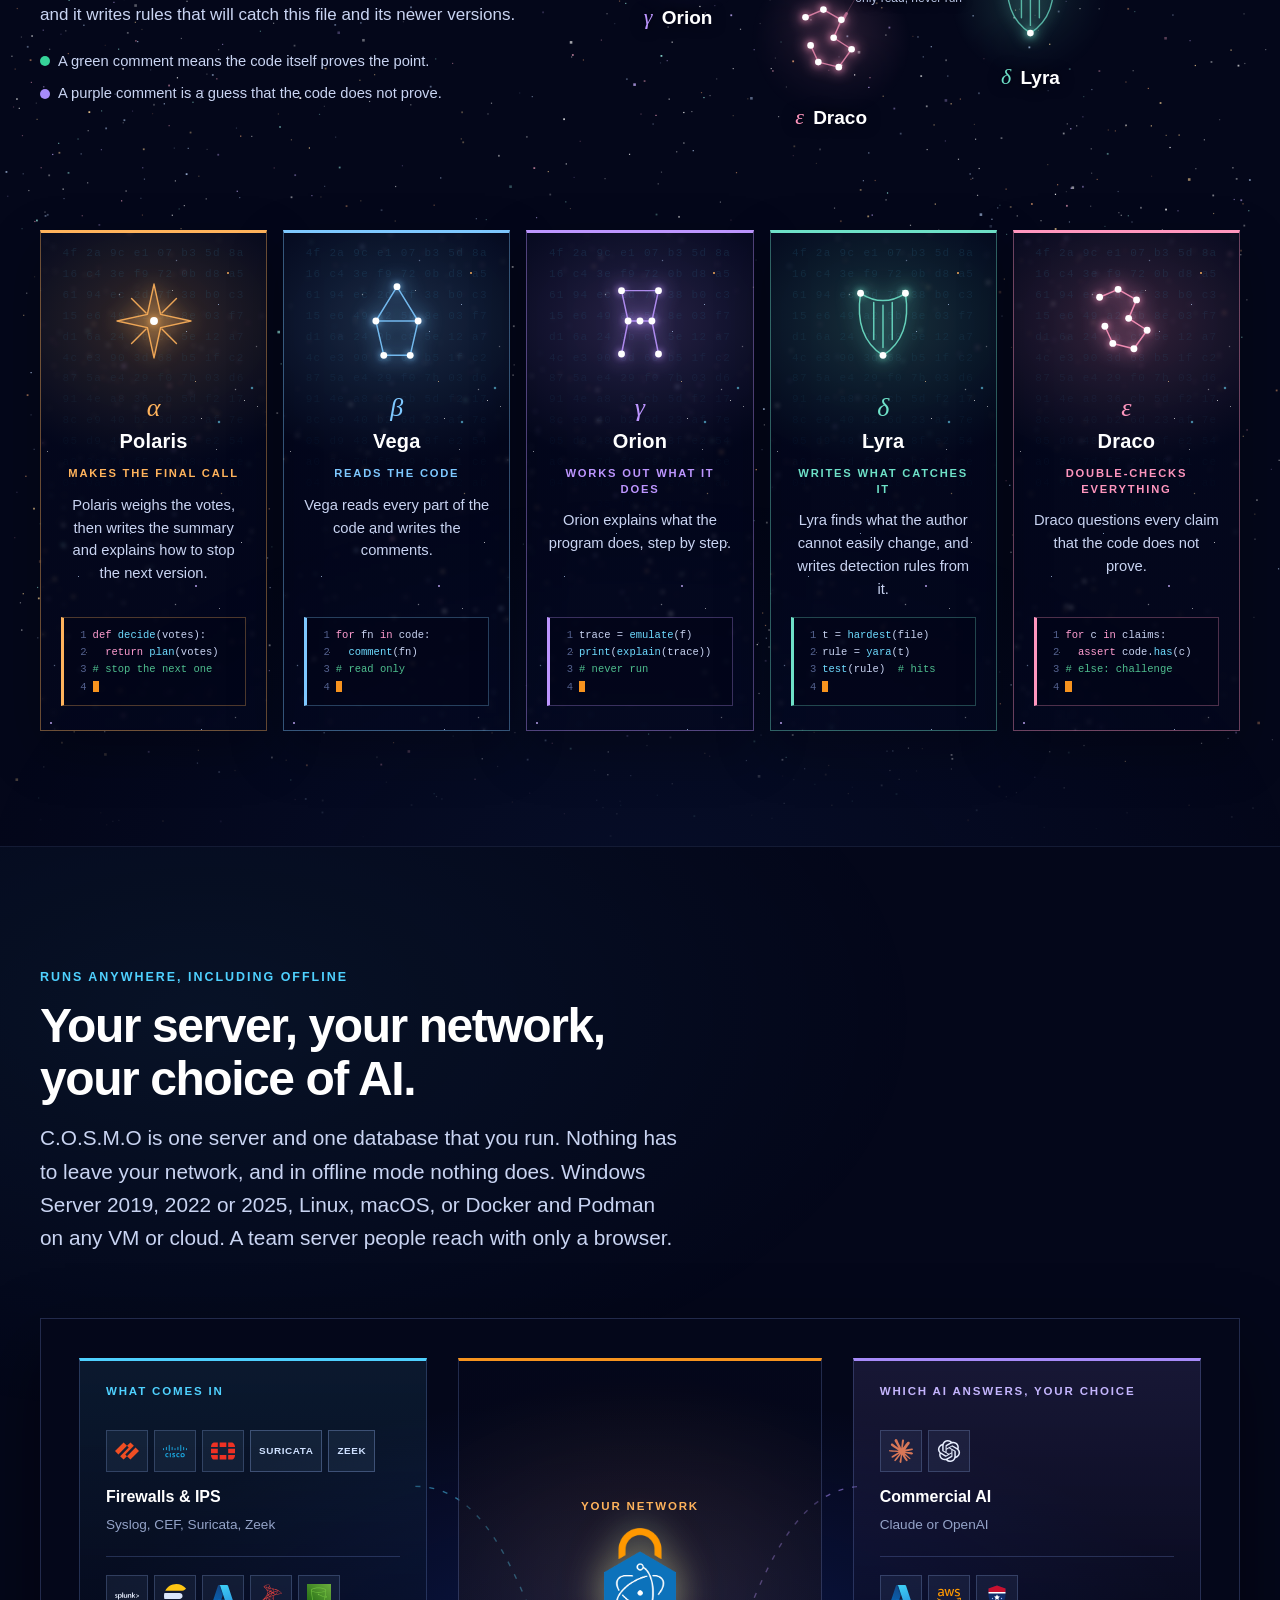
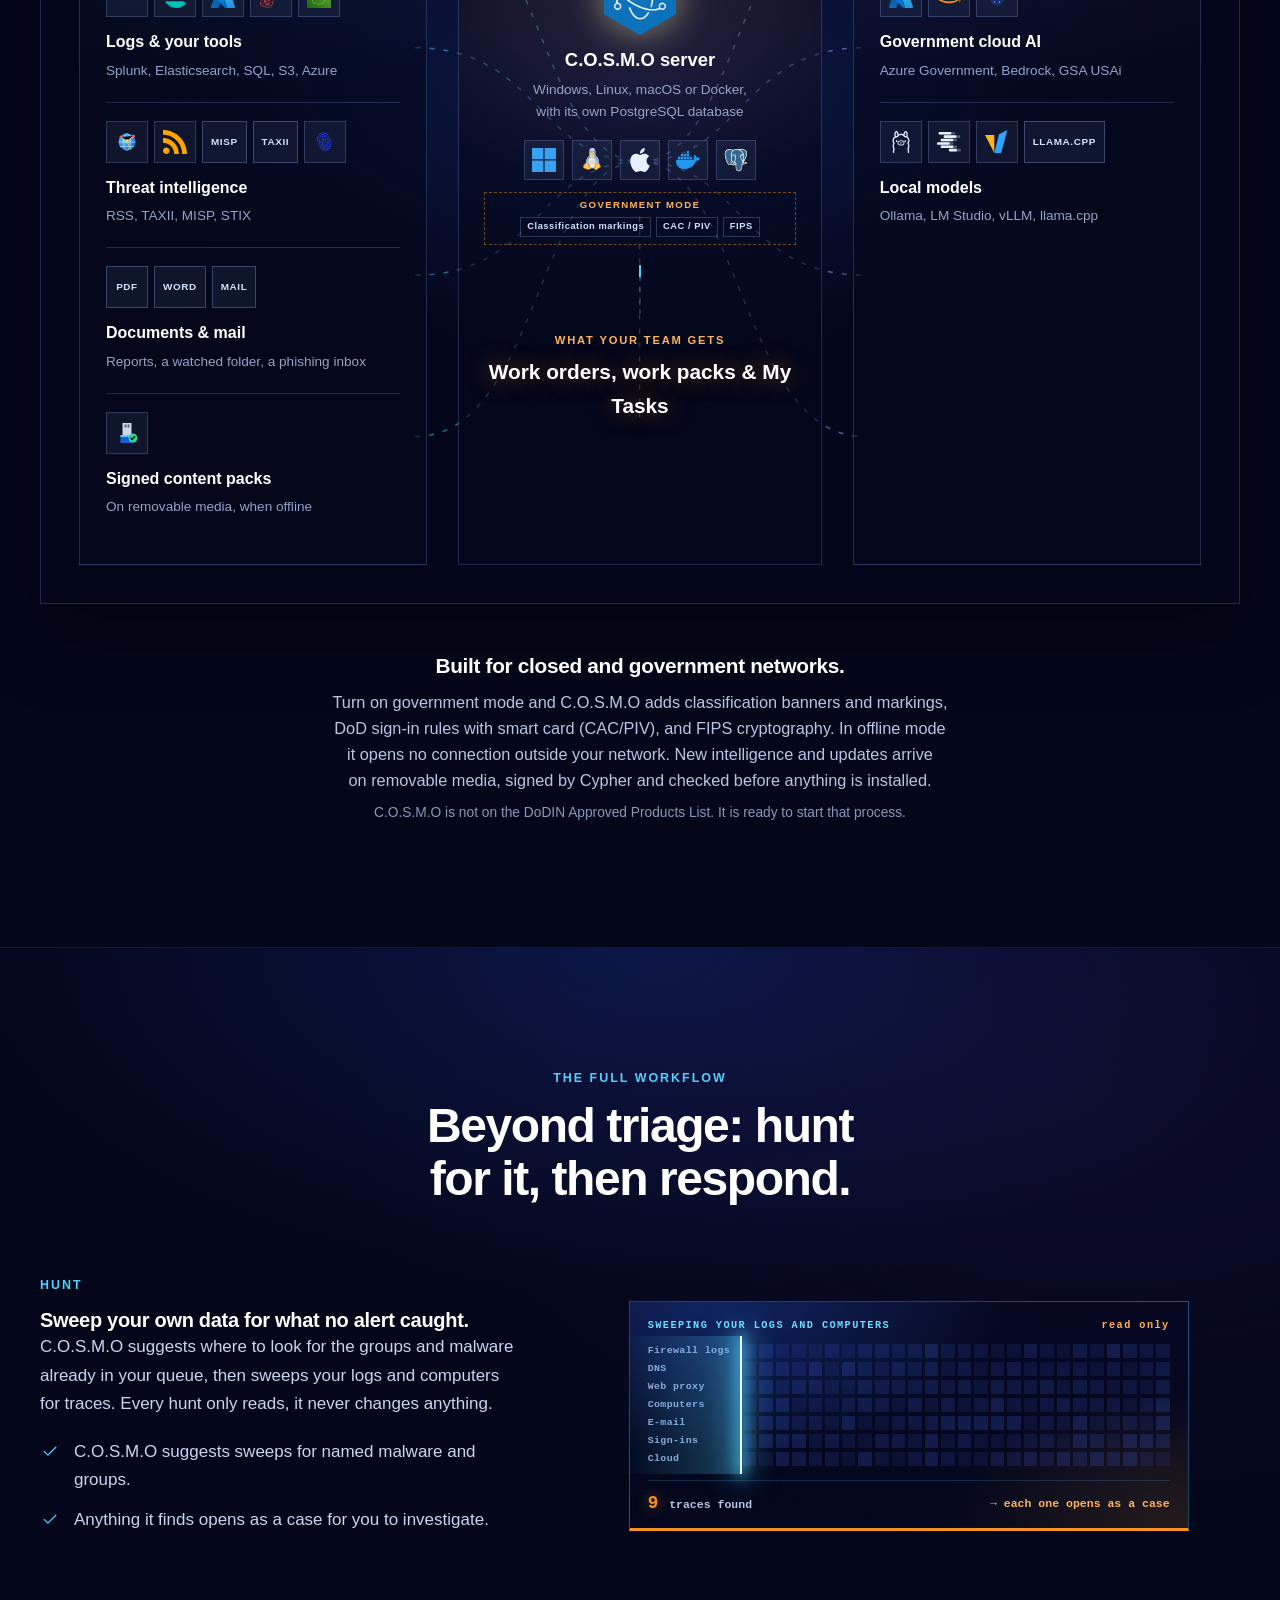
==== commit 5b25d9ab: "Hero: the brochure as a small cosmic document icon; thick orange edge on both PDF icons; updated rep" ====
--- a/index.html
+++ b/index.html
@@ -11,7 +11,7 @@
 <meta name="theme-color" content="#04071a">
 <link rel="icon" href="assets/img/favicon.svg" type="image/svg+xml">
 <link rel="icon" href="assets/img/favicon.png" type="image/png">
-<link rel="stylesheet" href="css/site.css?v=20261116d">
+<link rel="stylesheet" href="css/site.css?v=20261116f">
 <script>document.documentElement.classList.add('js')</script>
 </head>
 <body>
@@ -42,6 +42,28 @@
       <h1 id="hero-h">AI that triages, investigates and responds to threats. <span class="accent">On your own hardware.</span></h1>
       <p class="lead">C.O.S.M.O triages, investigates, hunts, responds and predicts. One platform, with AI at every step and nothing leaving your network. Your analysts stay in control: C.O.S.M.O recommends, and your people decide.</p>
       <div class="actions"><a class="btn btn-primary" href="#contact">Request a demo <svg viewBox="0 0 24 24" aria-hidden="true"><use href="#i-arrow"/></svg></a><a class="btn btn-outline" href="#bot">Watch the bot work <svg viewBox="0 0 24 24" aria-hidden="true"><use href="#i-play"/></svg></a></div>
+      <div class="hero-doc">
+        <a class="docicon" href="assets/docs/Cosmo-Brochure.pdf" download aria-label="Download the C.O.S.M.O brochure, 20 pages, PDF">
+          <svg viewBox="0 0 96 124" aria-hidden="true">
+            <defs>
+              <linearGradient id="hd-page" x1="0" y1="0" x2="1" y2="1"><stop offset="0" stop-color="#16206a"/><stop offset=".6" stop-color="#0a1038"/><stop offset="1" stop-color="#04071a"/></linearGradient>
+              <radialGradient id="hd-core" cx="50%" cy="50%" r="50%"><stop offset="0" stop-color="#fff"/><stop offset=".4" stop-color="#4fd1ff"/><stop offset="1" stop-color="#4fd1ff" stop-opacity="0"/></radialGradient>
+            </defs>
+            <path d="M4 4H70L92 26V120H4Z" fill="url(#hd-page)" stroke="#f7931e" stroke-opacity="1" stroke-width="3" stroke-linejoin="round"/>
+            <path d="M70 4V26H92" fill="#0e1640" stroke="#f7931e" stroke-opacity="1" stroke-width="3" stroke-linejoin="round"/>
+            <g fill="#fff"><circle cx="16" cy="40" r=".8" opacity=".7"/><circle cx="80" cy="46" r=".7" opacity=".6"/><circle cx="22" cy="74" r=".9" opacity=".5"/><circle cx="74" cy="78" r=".8" opacity=".7"/><circle cx="58" cy="36" r=".6" opacity=".6"/></g>
+            <g transform="translate(48 56)" fill="none" stroke-width=".9">
+              <ellipse rx="30" ry="10" stroke="#4fd1ff" stroke-opacity=".8"/><ellipse rx="30" ry="10" transform="rotate(60)" stroke="#f7931e" stroke-opacity=".8"/><ellipse rx="30" ry="10" transform="rotate(120)" stroke="#a78bfa" stroke-opacity=".8"/>
+              <circle r="9" fill="url(#hd-core)" stroke="none"/><circle r="3.2" fill="#04071a" stroke="#fff" stroke-opacity=".8" stroke-width=".6"/>
+            </g>
+            <text x="12" y="19" font-family="ui-monospace,Consolas,monospace" font-size="5.6" font-weight="700" fill="#f7931e" letter-spacing=".1em">BROCHURE</text>
+            <g fill="#4fd1ff" fill-opacity=".38"><rect x="12" y="96" width="38" height="2.2" rx="1"/><rect x="12" y="102" width="52" height="2.2" rx="1"/><rect x="12" y="108" width="30" height="2.2" rx="1"/></g>
+            <rect x="54" y="96" width="14" height="2.2" rx="1" fill="#f7931e" fill-opacity=".8"/>
+            <g class="di-badge"><circle cx="78" cy="106" r="11" fill="#f7931e"/><path d="M78 100V109M74 105.5L78 109.5L82 105.5M73.5 113H82.5" fill="none" stroke="#1a0d00" stroke-width="1.7" stroke-linecap="round" stroke-linejoin="round"/></g>
+          </svg>
+          <span class="di-text"><b>C.O.S.M.O brochure</b><em>What it does, in 20 pages</em><i>PDF · Download</i></span>
+        </a>
+      </div>
     </div>
   </div>
 </section>
@@ -387,8 +409,8 @@
               <linearGradient id="di-page" x1="0" y1="0" x2="1" y2="1"><stop offset="0" stop-color="#16206a"/><stop offset=".6" stop-color="#0a1038"/><stop offset="1" stop-color="#04071a"/></linearGradient>
               <radialGradient id="di-core" cx="50%" cy="50%" r="50%"><stop offset="0" stop-color="#fff"/><stop offset=".4" stop-color="#ffd9a8"/><stop offset="1" stop-color="#f7931e" stop-opacity="0"/></radialGradient>
             </defs>
-            <path d="M4 4H70L92 26V120H4Z" fill="url(#di-page)" stroke="#4fd1ff" stroke-opacity=".75" stroke-width="1.3"/>
-            <path d="M70 4V26H92" fill="#0e1640" stroke="#4fd1ff" stroke-opacity=".75" stroke-width="1.3"/>
+            <path d="M4 4H70L92 26V120H4Z" fill="url(#di-page)" stroke="#f7931e" stroke-opacity="1" stroke-width="3" stroke-linejoin="round"/>
+            <path d="M70 4V26H92" fill="#0e1640" stroke="#f7931e" stroke-opacity="1" stroke-width="3" stroke-linejoin="round"/>
             <g fill="#fff"><circle cx="16" cy="40" r=".8" opacity=".7"/><circle cx="80" cy="46" r=".7" opacity=".6"/><circle cx="22" cy="74" r=".9" opacity=".5"/><circle cx="74" cy="78" r=".8" opacity=".7"/><circle cx="58" cy="36" r=".6" opacity=".6"/></g>
             <g transform="translate(48 56)" fill="none" stroke-width=".9">
               <ellipse rx="30" ry="10" stroke="#4fd1ff" stroke-opacity=".8"/><ellipse rx="30" ry="10" transform="rotate(60)" stroke="#f7931e" stroke-opacity=".8"/><ellipse rx="30" ry="10" transform="rotate(120)" stroke="#a78bfa" stroke-opacity=".8"/>
--- a/css/site.css
+++ b/css/site.css
@@ -1993,3 +1993,9 @@
 .docicon .di-text i { display: block; margin-top: 10px; font: 600 .72rem/1 var(--font); font-style: normal; letter-spacing: .14em; text-transform: uppercase; color: var(--orange); }
 @media (prefers-reduced-motion: no-preference) { .docicon .di-badge { animation: di-nudge 2.6s ease-in-out infinite; } }
 @keyframes di-nudge { 50% { transform: translateY(2px); } }
+
+/* the brochure download in the hero: the same small cosmic document icon as the lab section */
+.hero-doc { margin-top: 36px; display: flex; justify-content: center; }
+.hero-doc .docicon .di-text { text-align: left; }
+.hero-doc .docicon svg { width: 76px; height: 100px; }
+.docicon svg { filter: drop-shadow(0 0 10px rgba(247,147,30,.45)) drop-shadow(0 10px 22px rgba(79,209,255,.18)); }
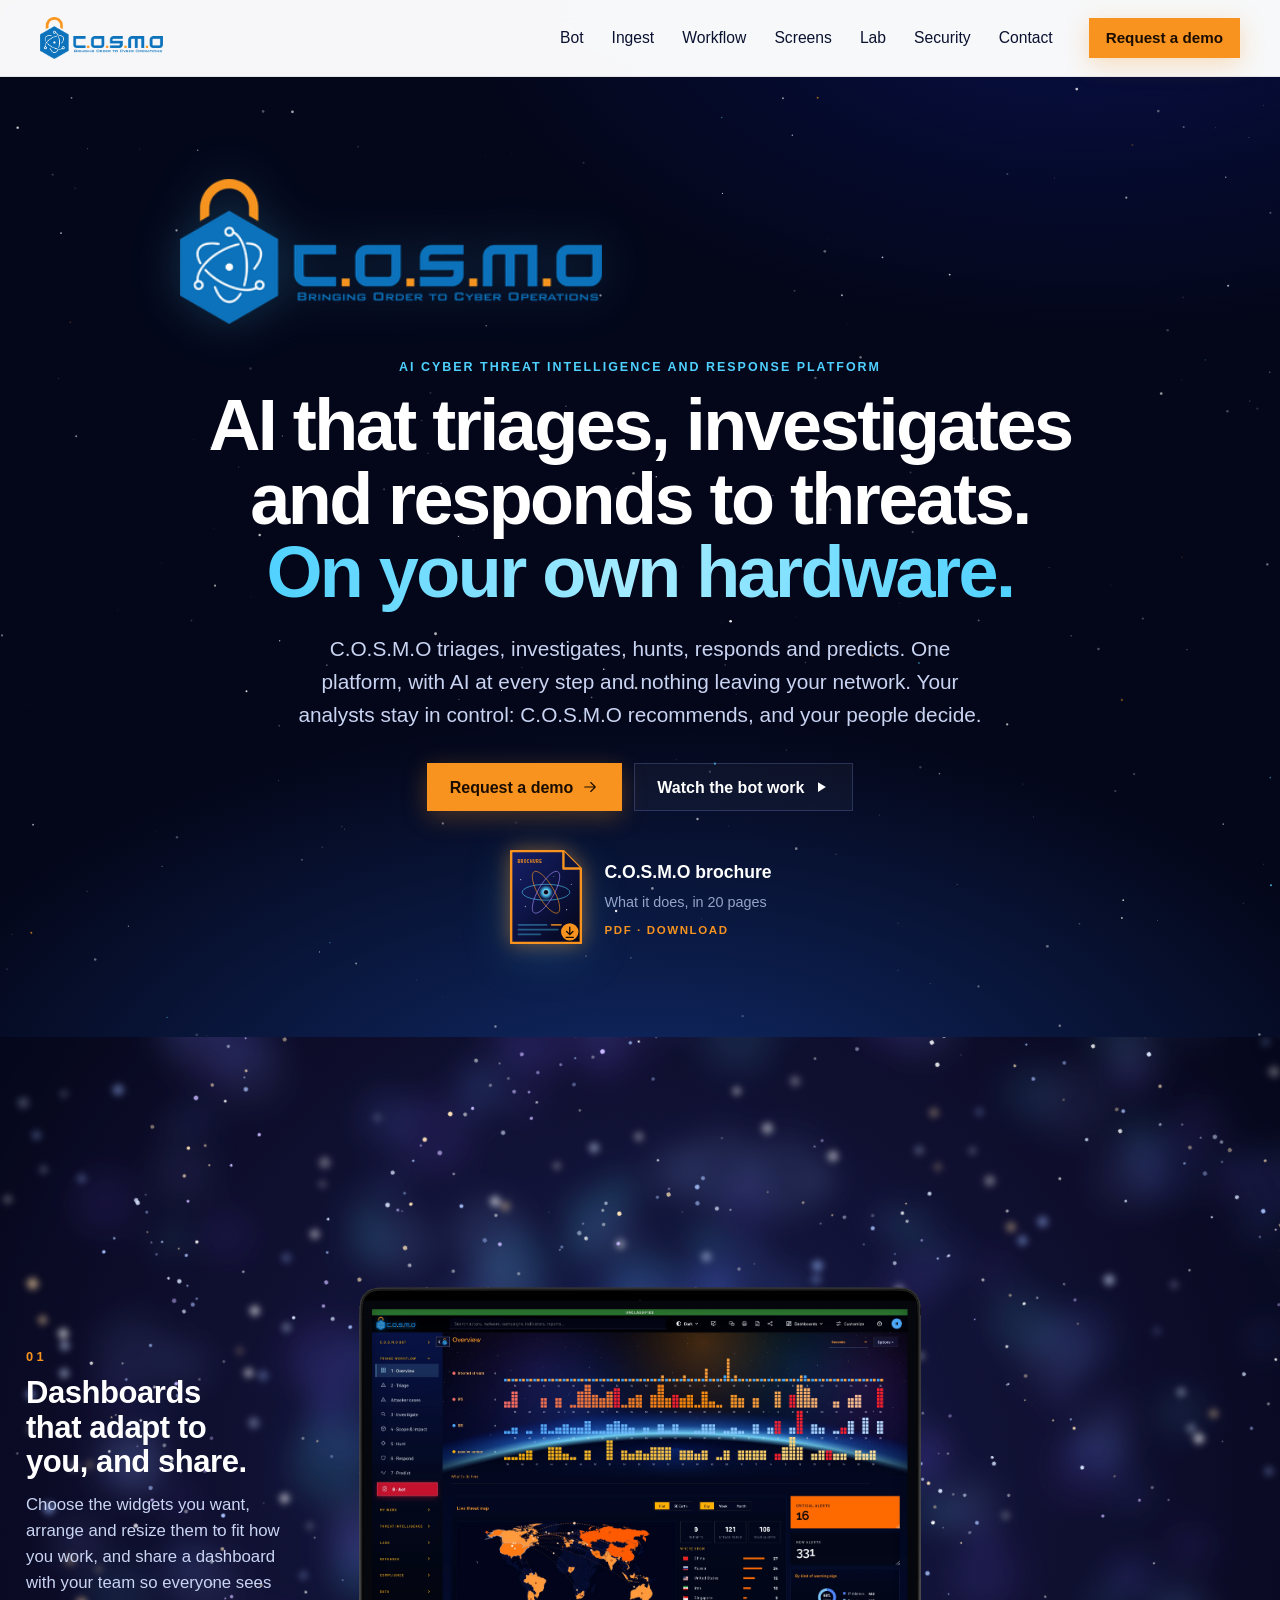
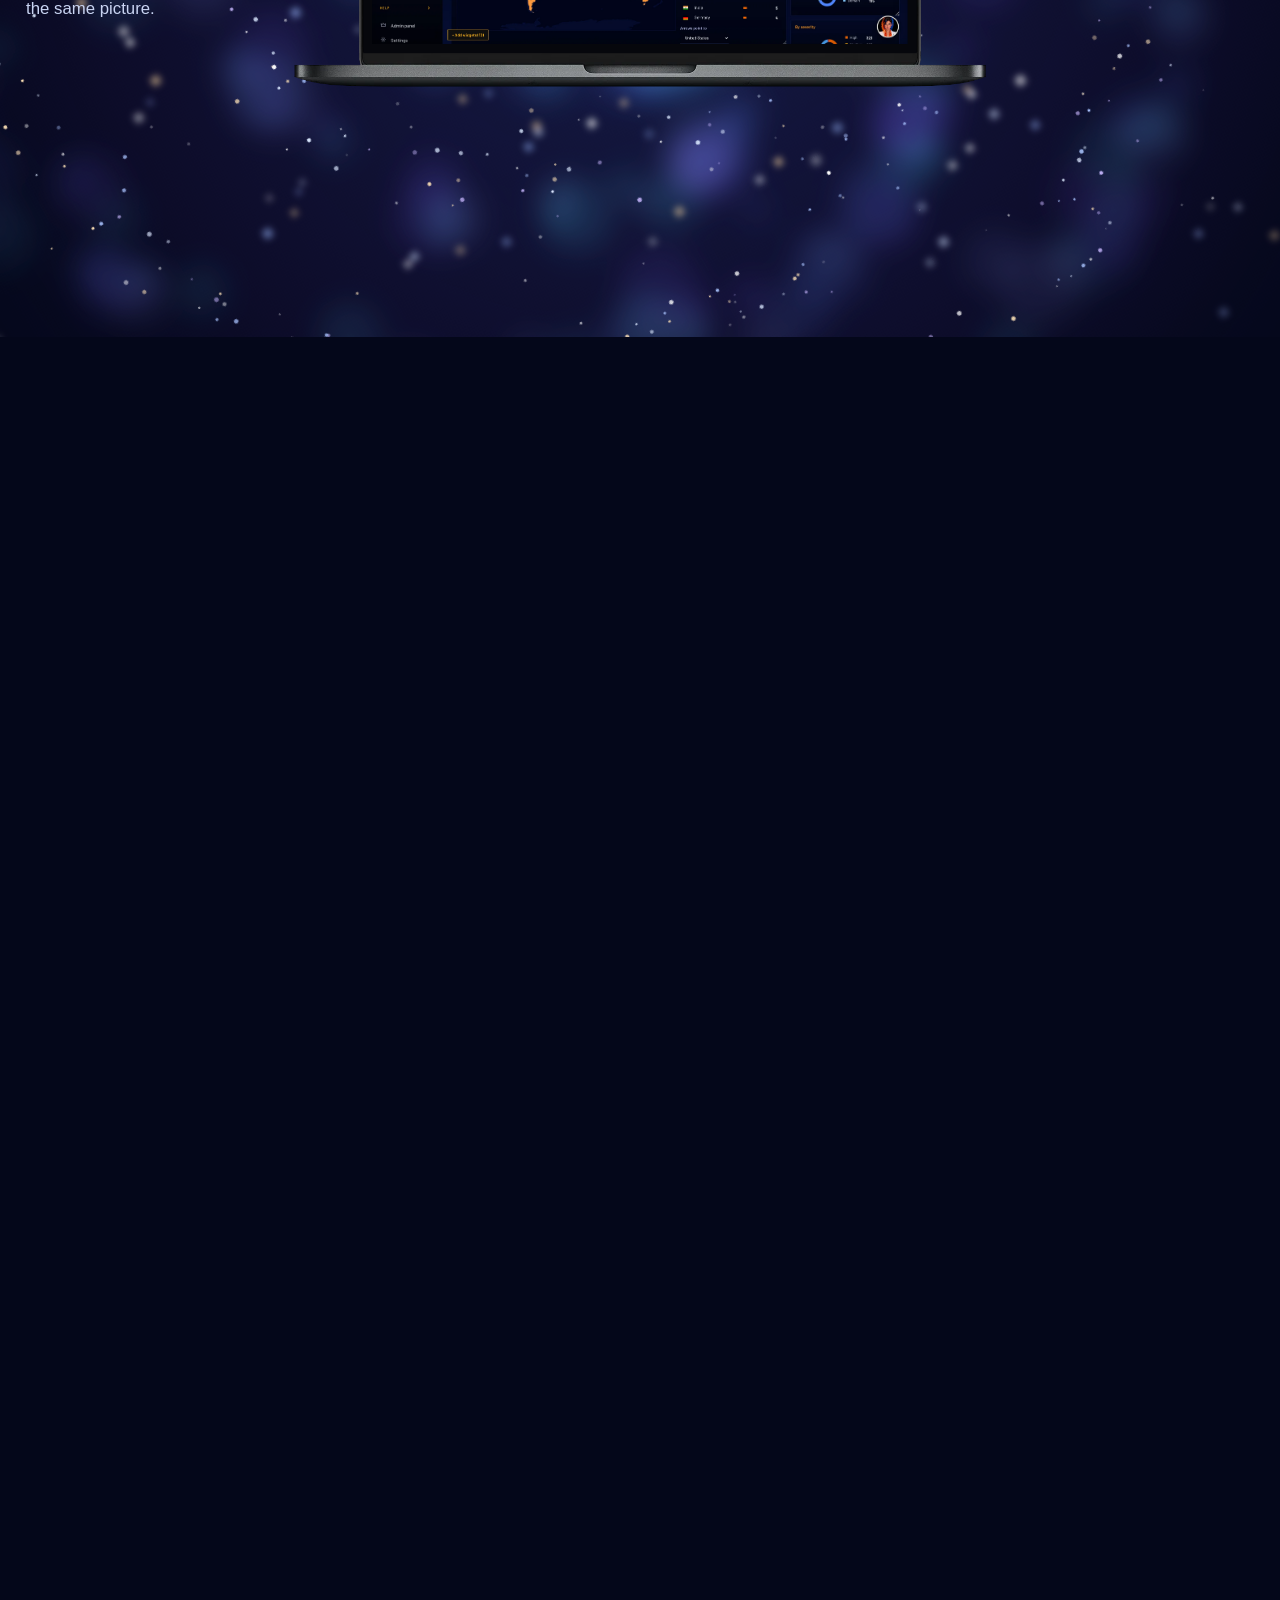
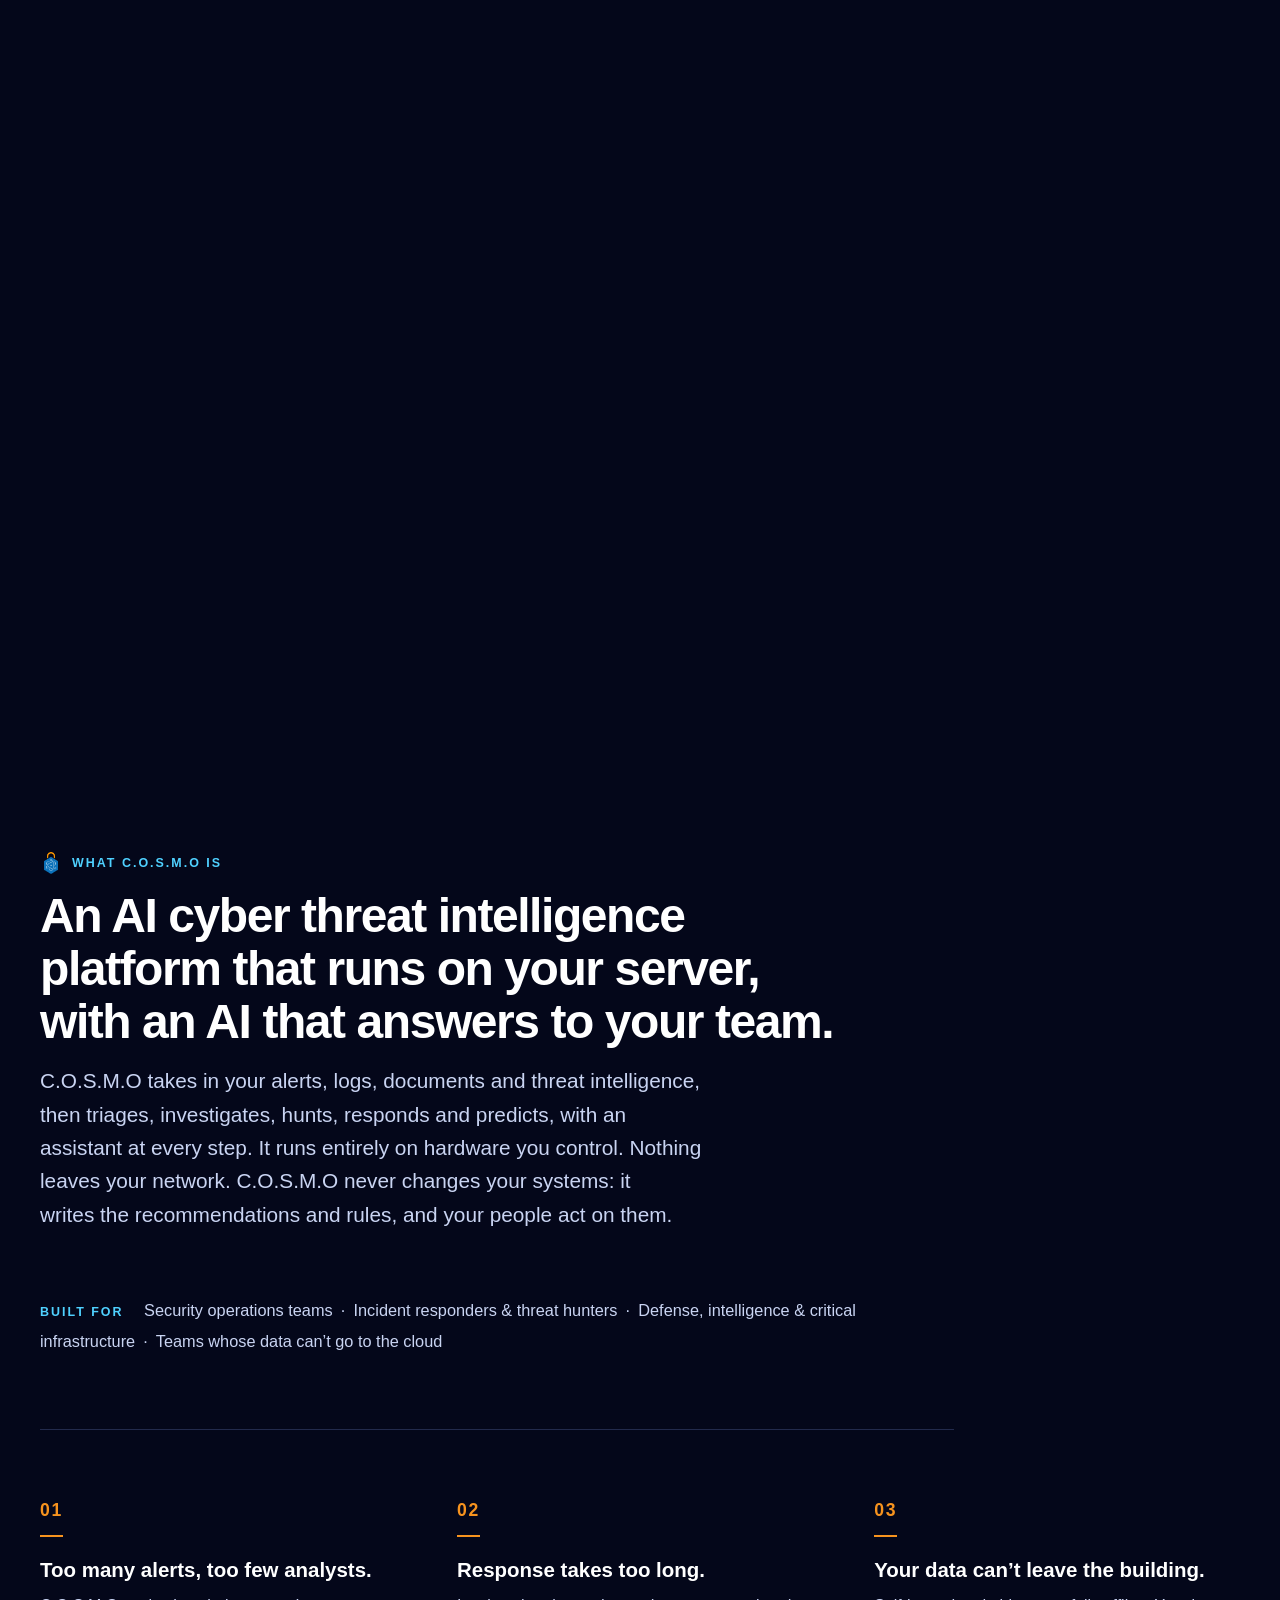
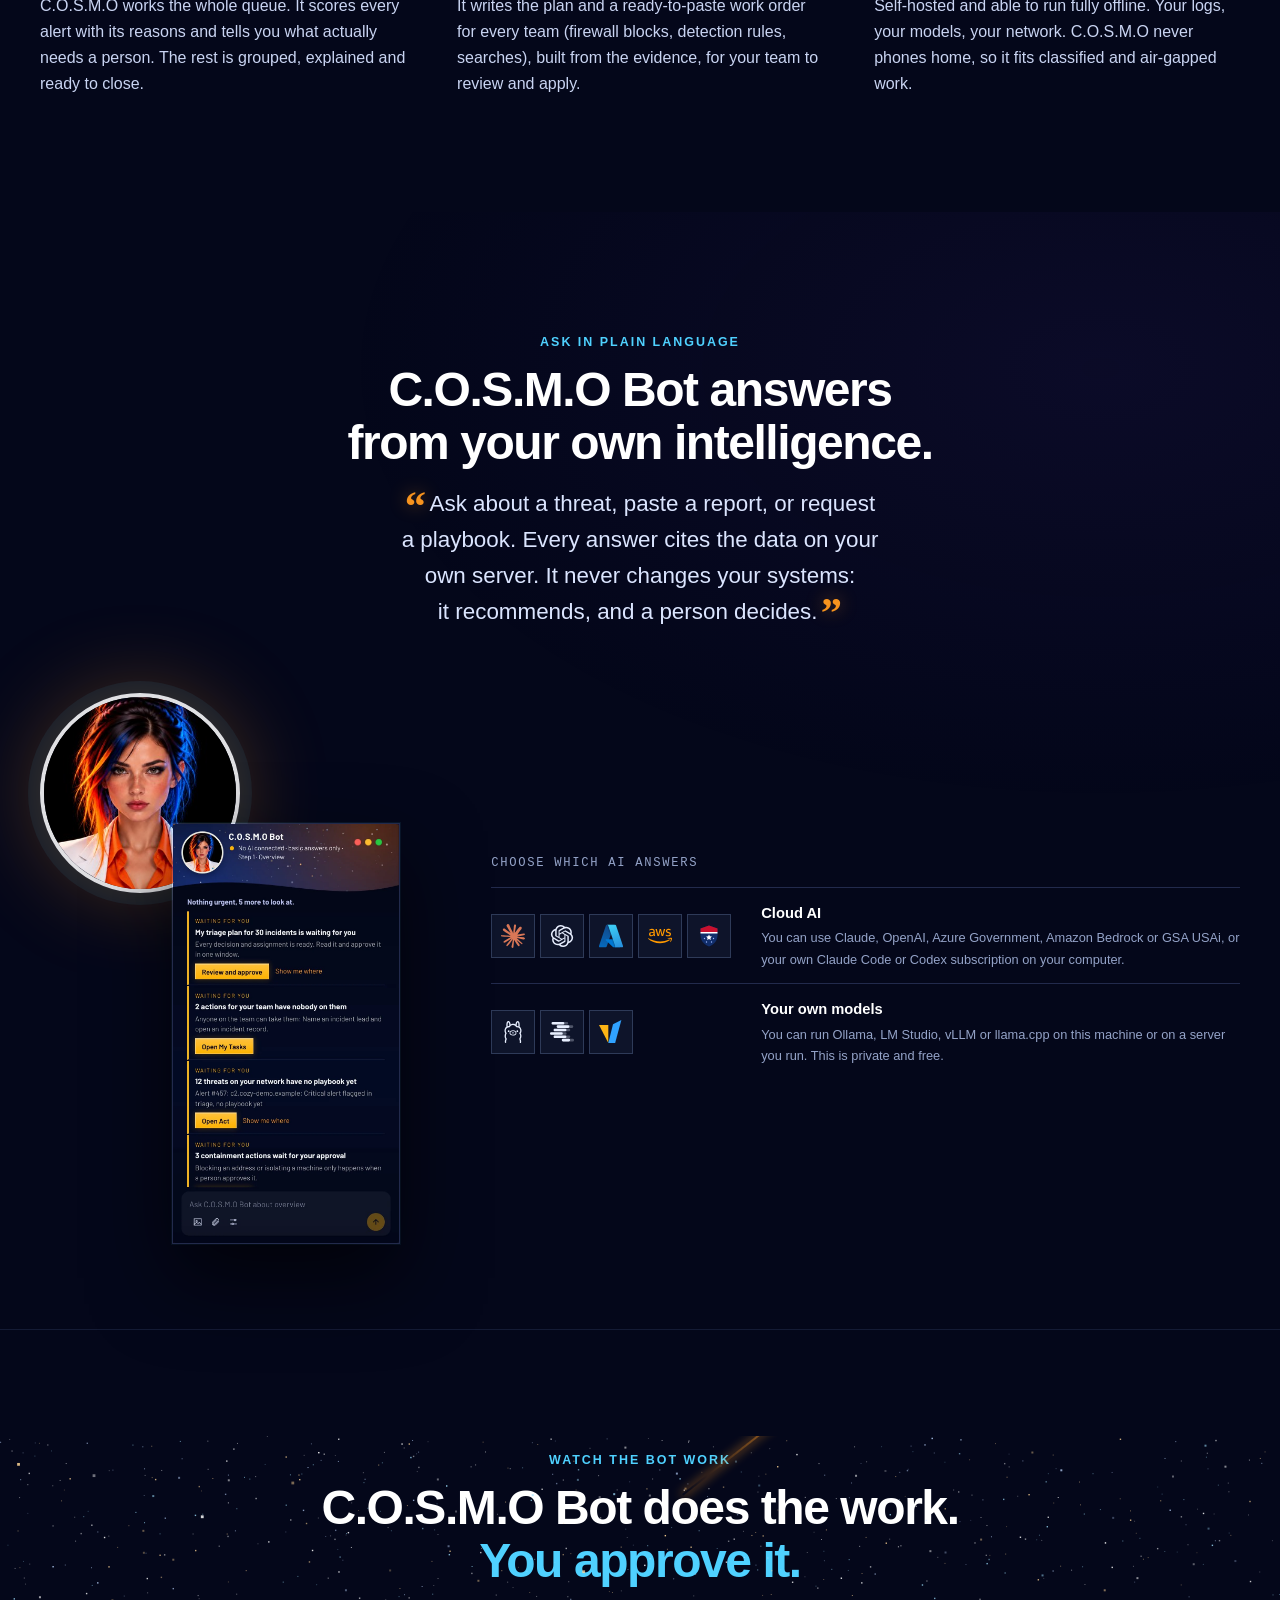
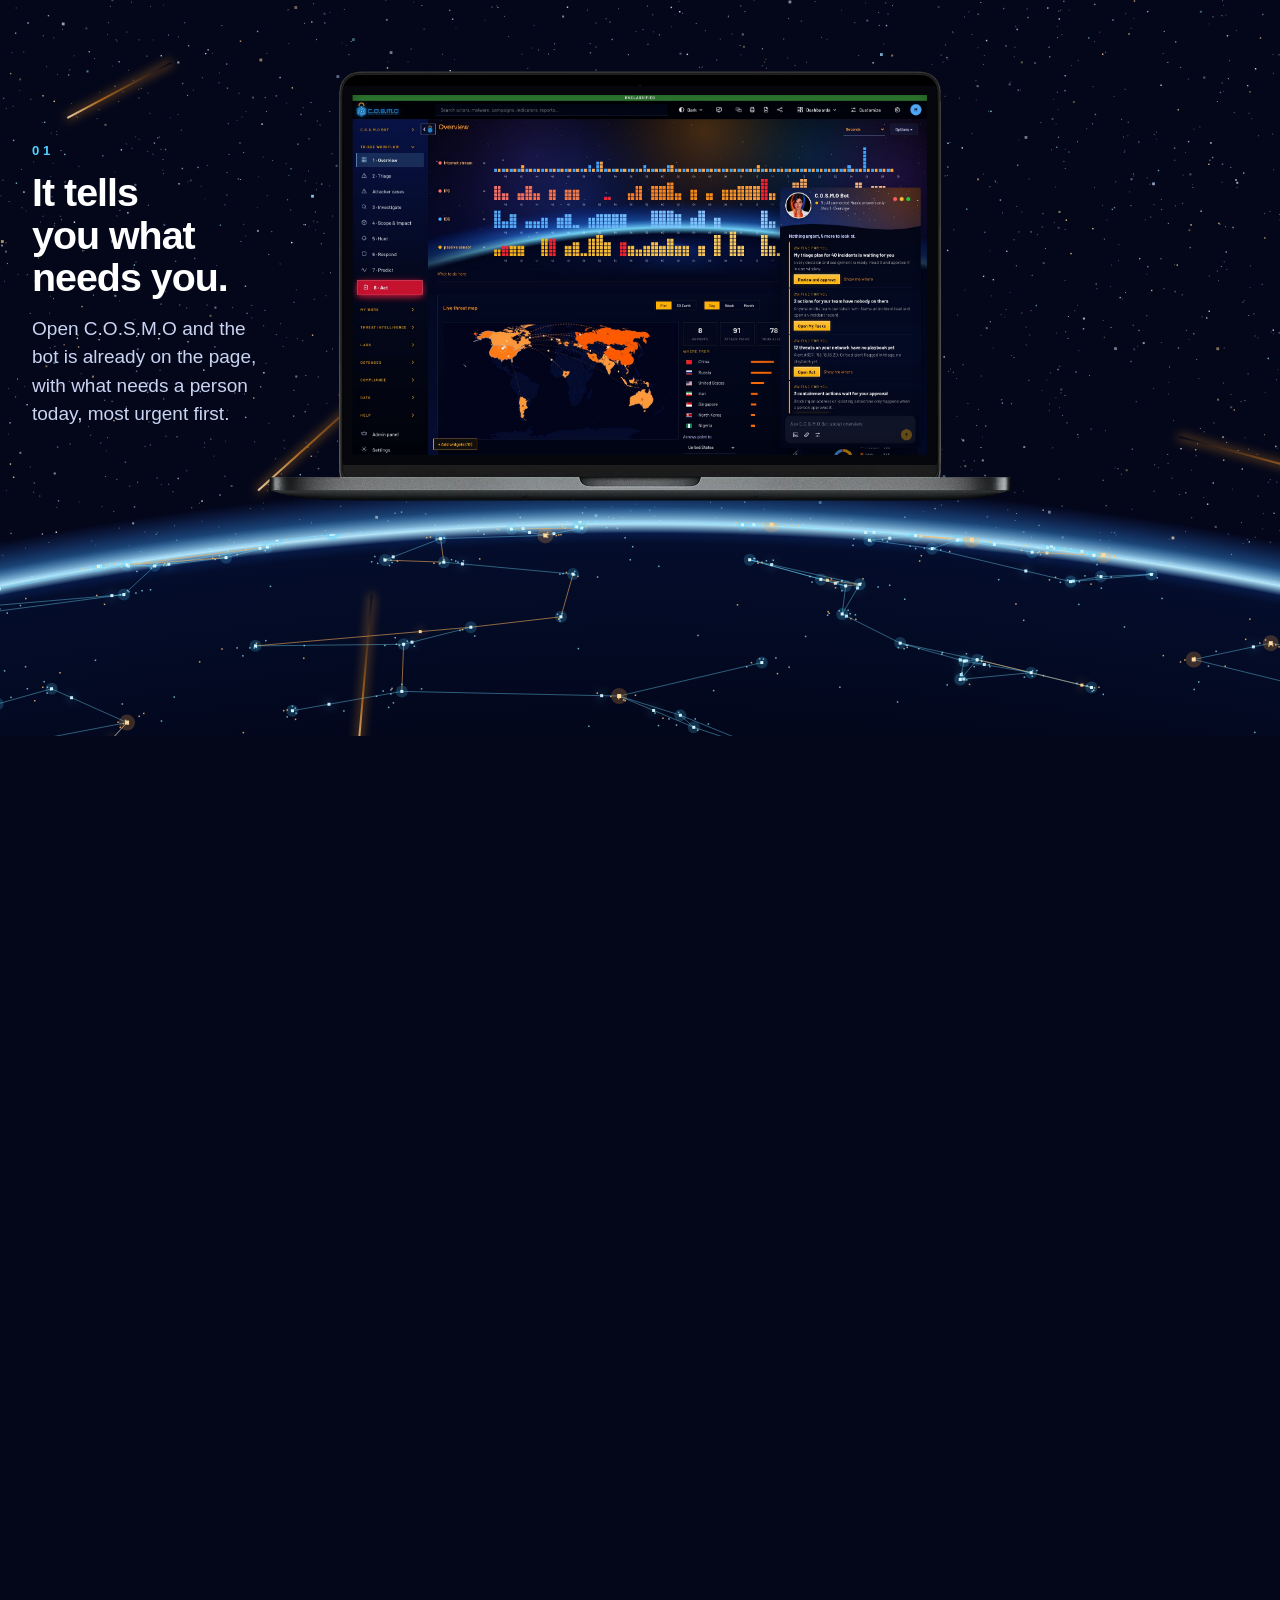
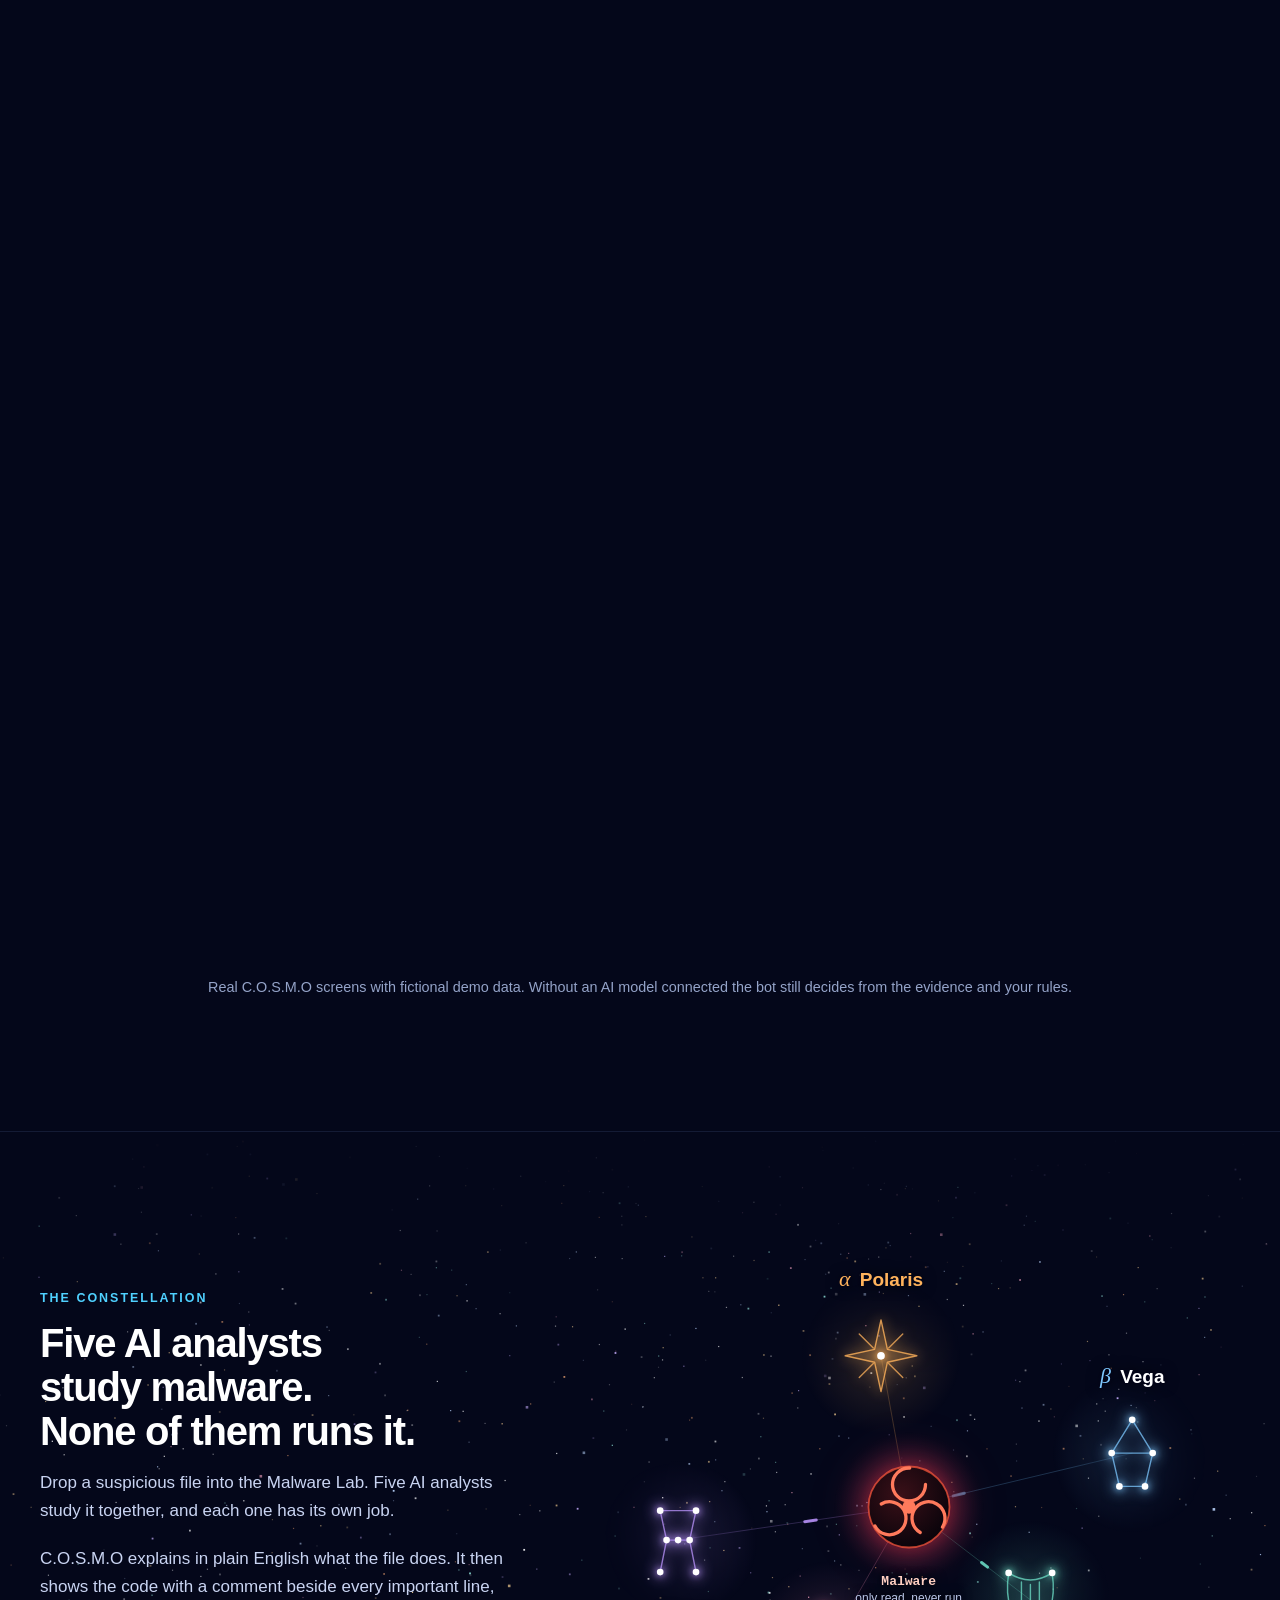
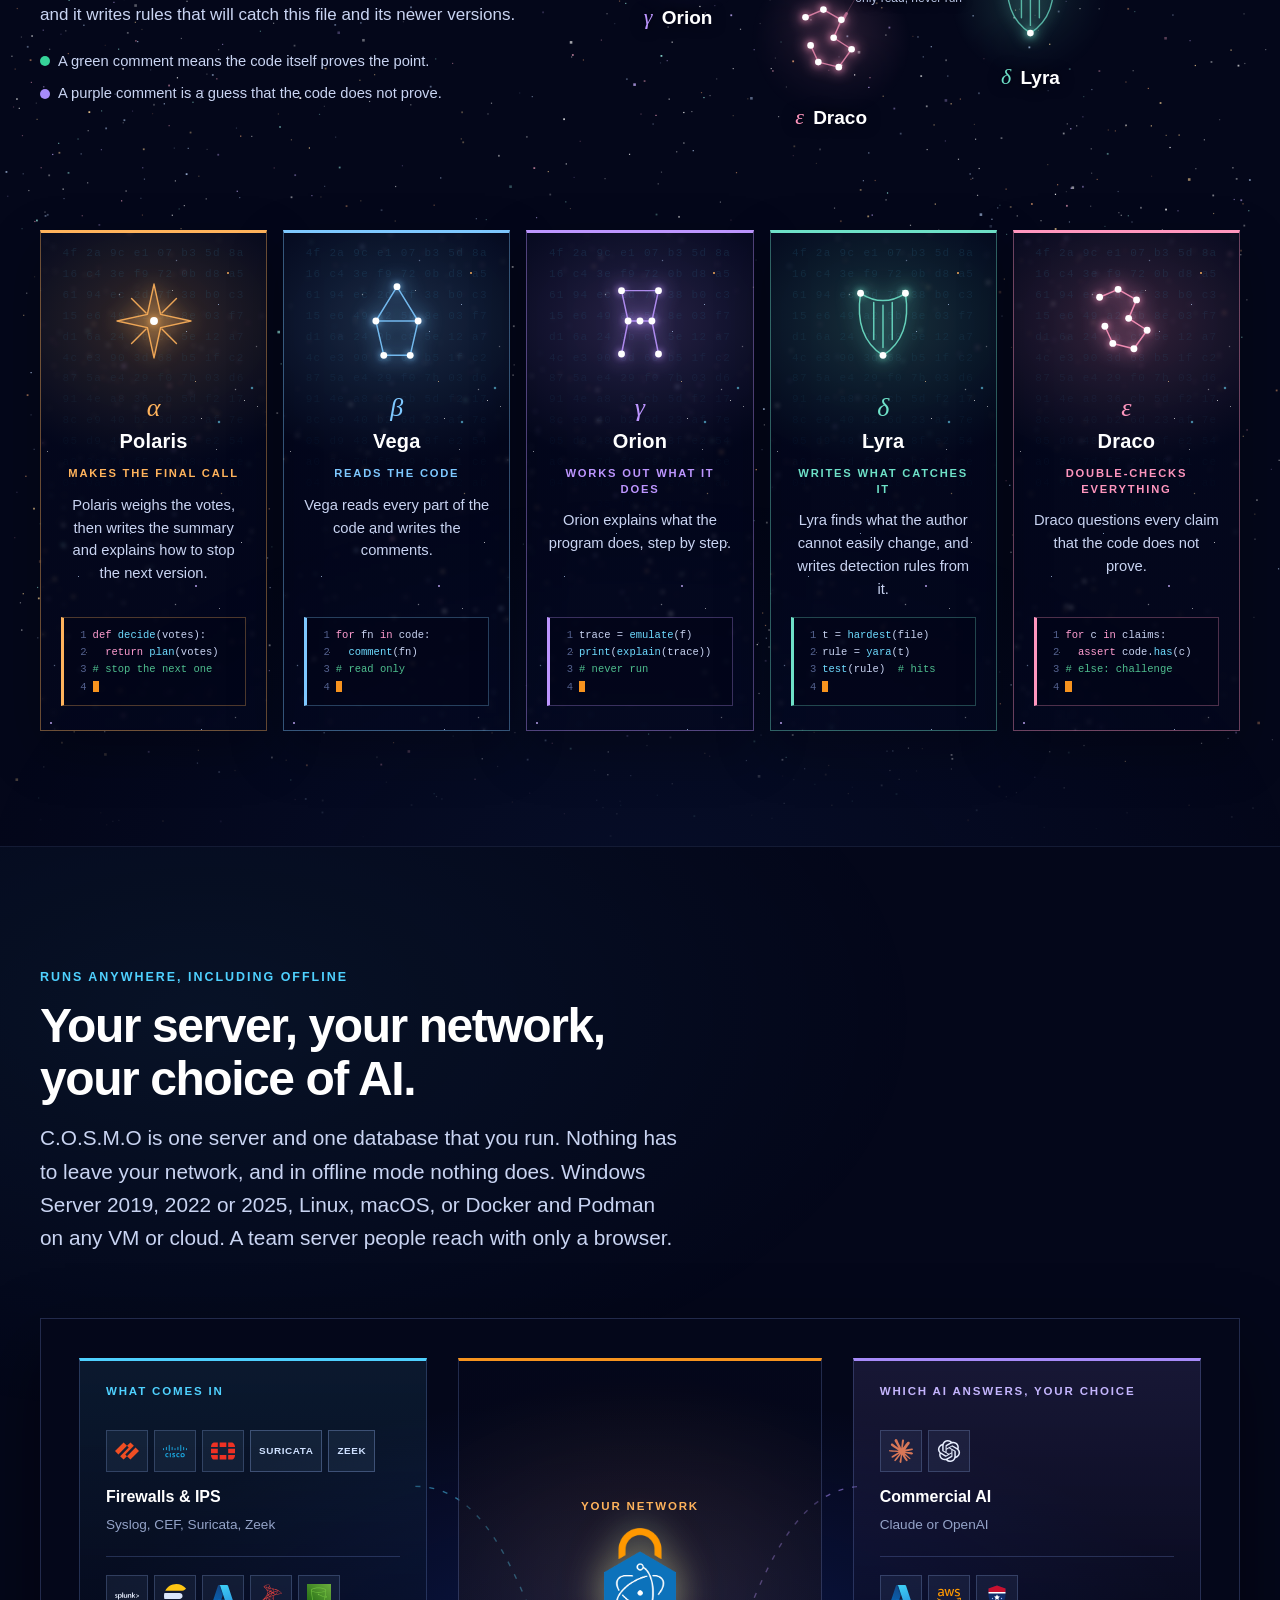
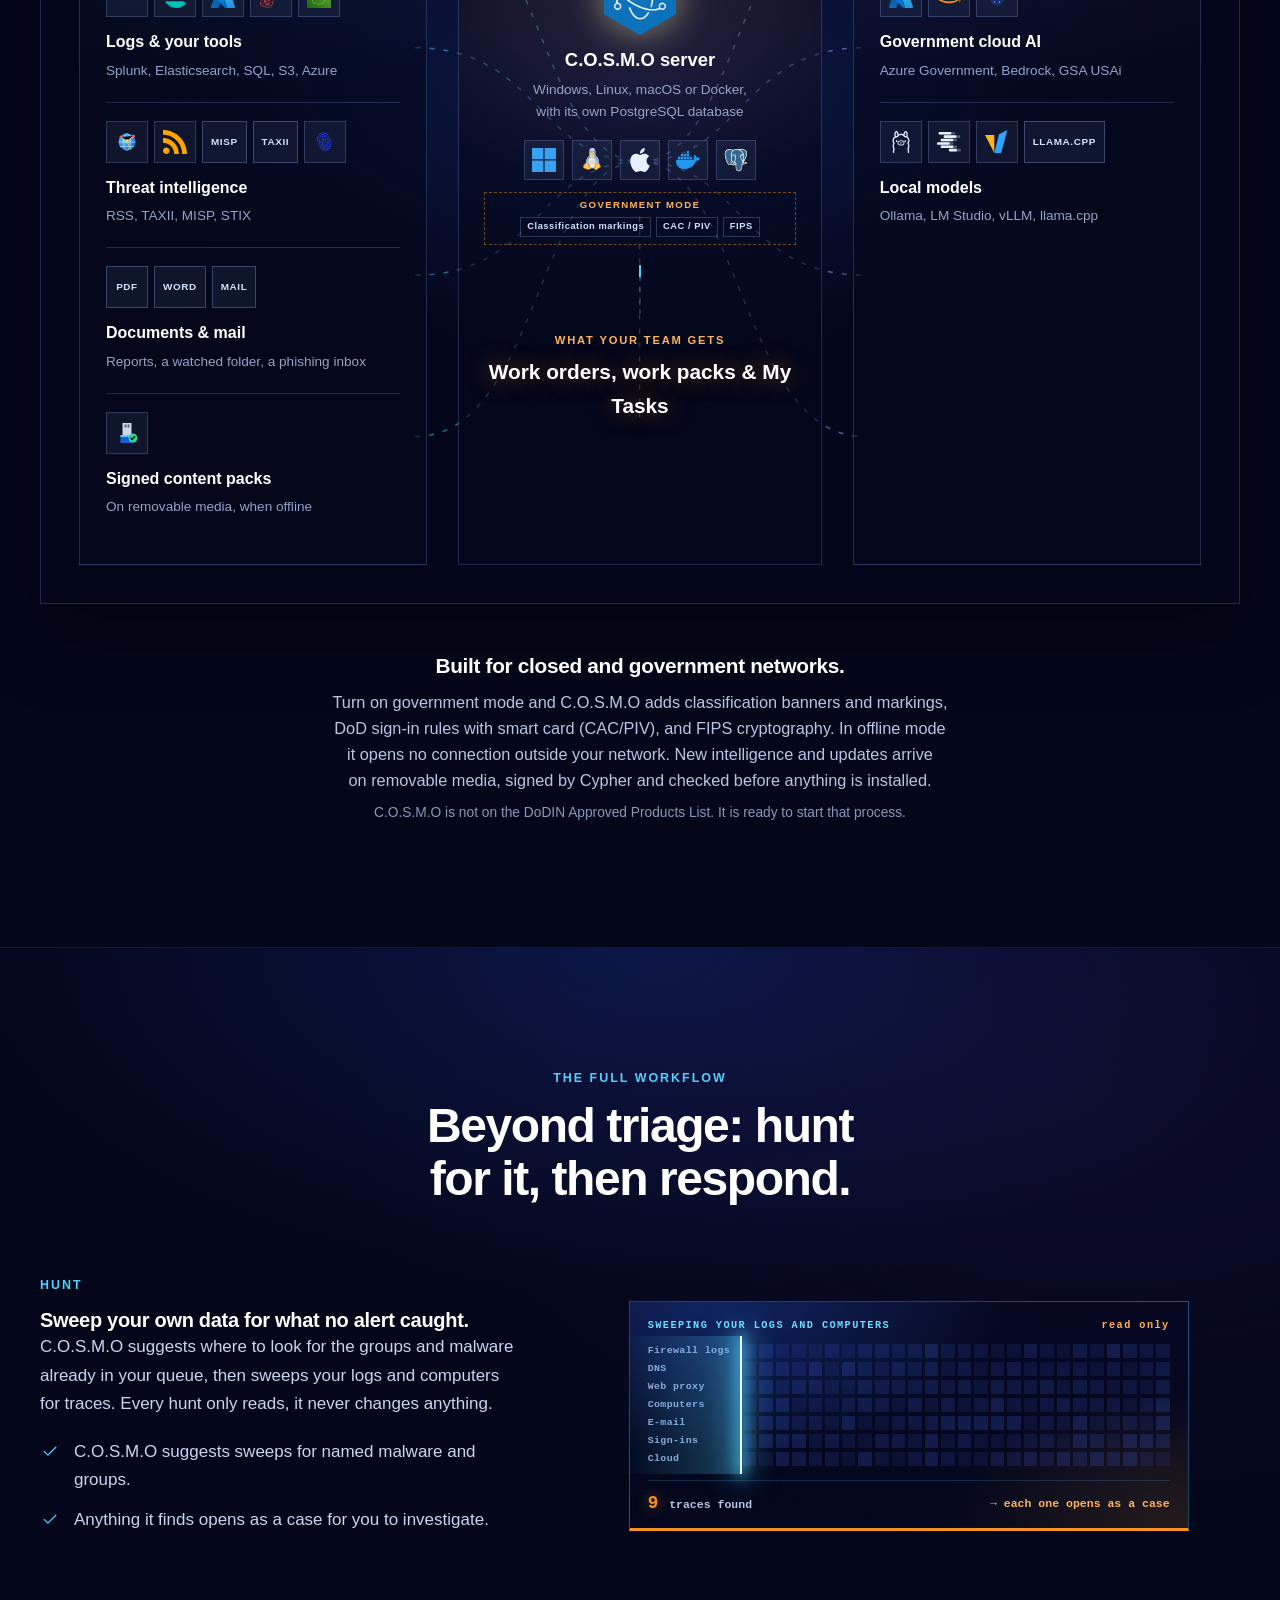
==== commit 307361bc: "Lab diagram: red alert, switchboard status lights, bad packets crossing the lines, zones flash red w" ====
--- a/index.html
+++ b/index.html
@@ -11,7 +11,7 @@
 <meta name="theme-color" content="#04071a">
 <link rel="icon" href="assets/img/favicon.svg" type="image/svg+xml">
 <link rel="icon" href="assets/img/favicon.png" type="image/png">
-<link rel="stylesheet" href="css/site.css?v=20261116f">
+<link rel="stylesheet" href="css/site.css?v=20261116g">
 <script>document.documentElement.classList.add('js')</script>
 </head>
 <body>
@@ -391,7 +391,7 @@
   </g>
   <rect x="52" y="70" width="16" height="6" fill="#0a1030" stroke="#ff5a5f" stroke-opacity=".35"/>
   <rect x="38" y="76" width="44" height="4" rx="2" fill="#0a1030" stroke="#ff5a5f" stroke-opacity=".35"/>
-</g><g class="rw"><line x1="14" y1="192" x2="162" y2="192" class="rl"/><rect x="14" y="198" width="30" height="30" class="tile"/><g transform="translate(19 203) scale(.833)" fill="#ff5a5f" class="gl"><path d="M11 21h-1l1-7H7.5c-.88 0-.33-.75-.31-.78C8.48 10.94 10.42 7.54 13.01 3h1l-1 7h3.51c.4 0 .62.19.4.66C12.97 17.55 11 21 11 21z"/></g><text x="56" y="211" class="t1">Scanners and scripts</text><text x="56" y="225" class="t2">Nmap, Hydra, sqlmap</text></g><g class="rw"><line x1="14" y1="250" x2="162" y2="250" class="rl"/><rect x="14" y="256" width="30" height="30" class="tile"/><g transform="translate(19 261) scale(.833)" fill="#ff5a5f" class="gl"><path d="M15.5 14h-.79l-.28-.27A6.471 6.471 0 0 0 16 9.5 6.5 6.5 0 1 0 9.5 16c1.61 0 3.09-.59 4.23-1.57l.27.28v.79l5 4.99L20.49 19l-4.99-5zm-6 0C7.01 14 5 11.99 5 9.5S7.01 5 9.5 5 14 7.01 14 9.5 11.99 14 9.5 14z"/></g><text x="56" y="269" class="t1">OWASP ZAP</text><text x="56" y="283" class="t2">Every rule it owns</text></g><g class="rw"><line x1="14" y1="308" x2="162" y2="308" class="rl"/><rect x="14" y="314" width="30" height="30" class="tile"/><g transform="translate(19 319) scale(.833)" fill="#ff5a5f" class="gl"><path d="M15.73 3H8.27L3 8.27v7.46L8.27 21h7.46L21 15.73V8.27L15.73 3zM19 14.9 14.9 19H9.1L5 14.9V9.1L9.1 5h5.8L19 9.1v5.8zm-4.17-7.14L12 10.59 9.17 7.76 7.76 9.17 10.59 12l-2.83 2.83 1.41 1.41L12 13.41l2.83 2.83 1.41-1.41L13.41 12l2.83-2.83-1.41-1.41z"/></g><text x="56" y="327" class="t1">Metasploit</text><text x="56" y="341" class="t2">Real exploits</text></g><g class="pn"><rect x="224" y="100" width="112" height="172" fill="url(#g-cyan)" stroke="rgba(140,170,255,.22)"/><rect x="224" y="100" width="112" height="3" fill="#4fd1ff"/><text x="238" y="122" class="cap" fill="#4fd1ff">THE FIREWALL</text></g><g transform="translate(253.6 140) scale(2.2)" fill="#4fd1ff" class="gl big"><path d="M12 2 4 5v6.09c0 5.05 3.41 9.76 8 10.91 4.59-1.15 8-5.86 8-10.91V5l-8-3zm6 9.09c0 4-2.55 7.7-6 8.83-3.45-1.13-6-4.82-6-8.83v-4.7l6-2.25 6 2.25v4.7z"/></g><text x="280" y="226" text-anchor="middle" class="t1">Firewall</text><text x="280" y="241" text-anchor="middle" class="t2">sees all traffic</text><text x="280" y="254" text-anchor="middle" class="t2">writes a log</text><ellipse cx="520" cy="46" rx="104" ry="44" fill="url(#lab-glow)" class="cglow"/><g class="pn"><rect x="396" y="0" width="244" height="92" fill="url(#g-orange)" stroke="rgba(140,170,255,.22)"/><rect x="396" y="0" width="244" height="3" fill="#f7931e"/><text x="410" y="22" class="cap" fill="#f7931e">YOUR NETWORK · MANAGEMENT</text></g><image href="assets/img/cosmo-lock.png" x="410" y="30" width="38" height="56" preserveAspectRatio="xMidYMid meet"/><text x="460" y="52" class="t1 big">C.O.S.M.O server</text><text x="460" y="68" class="t2">Reads every log, with its own database</text><g class="pn"><rect x="396" y="106" width="244" height="148" fill="url(#g-green)" stroke="rgba(140,170,255,.22)"/><rect x="396" y="106" width="244" height="3" fill="#36d399"/><text x="410" y="128" class="cap" fill="#36d399">WEB ZONE</text></g><g class="rw"><rect x="410" y="138" width="30" height="30" class="tile"/><g transform="translate(415 143) scale(.833)" fill="#36d399" class="gl"><path d="M12 2C6.48 2 2 6.48 2 12s4.48 10 10 10 10-4.48 10-10S17.52 2 12 2zM4 12c0-.61.08-1.21.21-1.78L8.99 15v1c0 1.1.9 2 2 2v1.93C7.06 19.43 4 16.07 4 12zm13.89 5.4c-.26-.81-1-1.4-1.9-1.4h-1v-3c0-.55-.45-1-1-1h-6v-2h2c.55 0 1-.45 1-1V7h2c1.1 0 2-.9 2-2v-.41C17.92 5.77 20 8.65 20 12c0 2.08-.81 3.98-2.11 5.4z"/></g><text x="452" y="151" class="t1">Web shop</text><text x="452" y="165" class="t2">A deliberately weak website</text></g><g class="rw"><line x1="410" y1="168" x2="626" y2="168" class="rl"/><rect x="410" y="174" width="30" height="30" class="tile"/><g transform="translate(415 179) scale(.833)" fill="#36d399" class="gl"><path d="M19 15v4H5v-4h14m1-2H4c-.55 0-1 .45-1 1v6c0 .55.45 1 1 1h16c.55 0 1-.45 1-1v-6c0-.55-.45-1-1-1zM7 18.5c-.82 0-1.5-.67-1.5-1.5s.68-1.5 1.5-1.5 1.5.67 1.5 1.5-.67 1.5-1.5 1.5zM19 5v4H5V5h14m1-2H4c-.55 0-1 .45-1 1v6c0 .55.45 1 1 1h16c.55 0 1-.45 1-1V4c0-.55-.45-1-1-1zM7 8.5c-.82 0-1.5-.67-1.5-1.5S6.18 5.5 7 5.5s1.5.68 1.5 1.5S7.83 8.5 7 8.5z"/></g><text x="452" y="187" class="t1">DNS and old servers</text><text x="452" y="201" class="t2">Known backdoors on two of them</text></g><g class="rw"><line x1="410" y1="204" x2="626" y2="204" class="rl"/><rect x="410" y="210" width="30" height="30" class="tile"/><g transform="translate(415 215) scale(.833)" fill="#36d399" class="gl"><path d="M3 4c0-.55.45-1 1-1h2V1H4C2.34 1 1 2.34 1 4v2h2V4zm0 16v-2H1v2c0 1.66 1.34 3 3 3h2v-2H4c-.55 0-1-.45-1-1zM20 1h-2v2h2c.55 0 1 .45 1 1v2h2V4c0-1.66-1.34-3-3-3zm1 19c0 .55-.45 1-1 1h-2v2h2c1.66 0 3-1.34 3-3v-2h-2v2zm-2-5.13V9.13c0-.72-.38-1.38-1-1.73l-5-2.88c-.31-.18-.65-.27-1-.27s-.69.09-1 .27L6 7.39c-.62.36-1 1.02-1 1.74v5.74c0 .72.38 1.38 1 1.73l5 2.88c.31.18.65.27 1 .27s.69-.09 1-.27l5-2.88c.62-.35 1-1.01 1-1.73zm-8 2.3-4-2.3v-4.63l4 2.33v4.6zm1-6.33L8.04 8.53 12 6.25l3.96 2.28L12 10.84zm5 4.03-4 2.3v-4.6l4-2.33v4.63z"/></g><text x="452" y="223" class="t1">Container host</text><text x="452" y="237" class="t2">Runs the shop</text></g><g class="pn"><rect x="396" y="266" width="244" height="142" fill="url(#g-green)" stroke="rgba(140,170,255,.22)"/><rect x="396" y="266" width="244" height="3" fill="#36d399"/><text x="410" y="288" class="cap" fill="#36d399">OFFICE</text></g><g class="rw"><rect x="410" y="298" width="30" height="30" class="tile"/><g transform="translate(415 303) scale(.833)" fill="#36d399" class="gl"><path d="M20 18c1.1 0 1.99-.9 1.99-2L22 5c0-1.1-.9-2-2-2H4c-1.1 0-2 .9-2 2v11c0 1.1.9 2 2 2H0c0 1.1.9 2 2 2h20c1.1 0 2-.9 2-2h-4zM4 5h16v11H4V5zm8 14c-.55 0-1-.45-1-1s.45-1 1-1 1 .45 1 1-.45 1-1 1z"/></g><text x="452" y="311" class="t1">Office computers</text><text x="452" y="325" class="t2">Where the quiet malware runs</text></g><g class="rw"><line x1="410" y1="328" x2="626" y2="328" class="rl"/><rect x="410" y="334" width="30" height="30" class="tile"/><g transform="translate(415 339) scale(.833)" fill="#36d399" class="gl"><path d="M2 20h20v-4H2v4zm2-3h2v2H4v-2zM2 4v4h20V4H2zm4 3H4V5h2v2zm-4 7h20v-4H2v4zm2-3h2v2H4v-2z"/></g><text x="452" y="347" class="t1">Database server</text><text x="452" y="361" class="t2">Made-up company records</text></g><g class="rw"><line x1="410" y1="364" x2="626" y2="364" class="rl"/><rect x="410" y="370" width="30" height="30" class="tile"/><g transform="translate(415 375) scale(.833)" fill="#36d399" class="gl"><path d="M20 8h-2.81a5.985 5.985 0 0 0-1.82-1.96L17 4.41 15.59 3l-2.17 2.17C12.96 5.06 12.49 5 12 5s-.96.06-1.41.17L8.41 3 7 4.41l1.62 1.63C7.88 6.55 7.26 7.22 6.81 8H4v2h2.09c-.05.33-.09.66-.09 1v1H4v2h2v1c0 .34.04.67.09 1H4v2h2.81c1.04 1.79 2.97 3 5.19 3s4.15-1.21 5.19-3H20v-2h-2.09c.05-.33.09-.66.09-1v-1h2v-2h-2v-1c0-.34-.04-.67-.09-1H20V8zm-4 4v3c0 .22-.03.47-.07.7l-.1.65-.37.65c-.72 1.24-2.04 2-3.46 2s-2.74-.77-3.46-2l-.37-.64-.1-.65A4.27 4.27 0 0 1 8 15v-4c0-.23.03-.48.07-.7l.1-.65.37-.65c.3-.52.72-.97 1.21-1.31l.57-.39.74-.18a3.787 3.787 0 0 1 1.89 0l.68.16.61.42c.5.34.91.78 1.21 1.31l.38.65.1.65c.04.22.07.47.07.69v1zm-6 2h4v2h-4zm0-4h4v2h-4z"/></g><text x="452" y="383" class="t1">Malware stand-in</text><text x="452" y="397" class="t2">Behaves like an infection, never real</text></g><path class="flow red" d="M176 213 C200 213 206 176 224 172" marker-end="url(#lab-ar)"/><path class="flow red" d="M176 271 C200 271 206 200 224 192" marker-end="url(#lab-ar)"/><path class="flow red" d="M176 329 C200 329 206 230 224 212" marker-end="url(#lab-ar)"/><path class="flow red" d="M148 160 C170 160 206 166 224 166" marker-end="url(#lab-ar)"/><path class="flow cy" d="M336 170 C366 170 370 160 396 160" marker-end="url(#lab-ar)"/><path class="flow cy" d="M336 215 C366 215 372 330 396 330" marker-end="url(#lab-ar)"/><path class="flow cy log" d="M280 100 C280 50 340 46 396 46" marker-end="url(#lab-ar)"/><text x="318" y="40" class="cap" fill="#4fd1ff">LOGS</text><g class="alert"><rect x="452" y="-26" width="136" height="22"/><text x="520" y="-11" text-anchor="middle">Alert in 2 seconds</text></g></svg>
+</g><g class="rw"><line x1="14" y1="192" x2="162" y2="192" class="rl"/><rect x="14" y="198" width="30" height="30" class="tile"/><g transform="translate(19 203) scale(.833)" fill="#ff5a5f" class="gl"><path d="M11 21h-1l1-7H7.5c-.88 0-.33-.75-.31-.78C8.48 10.94 10.42 7.54 13.01 3h1l-1 7h3.51c.4 0 .62.19.4.66C12.97 17.55 11 21 11 21z"/></g><text x="56" y="211" class="t1">Scanners and scripts</text><text x="56" y="225" class="t2">Nmap, Hydra, sqlmap</text></g><g class="rw"><line x1="14" y1="250" x2="162" y2="250" class="rl"/><rect x="14" y="256" width="30" height="30" class="tile"/><g transform="translate(19 261) scale(.833)" fill="#ff5a5f" class="gl"><path d="M15.5 14h-.79l-.28-.27A6.471 6.471 0 0 0 16 9.5 6.5 6.5 0 1 0 9.5 16c1.61 0 3.09-.59 4.23-1.57l.27.28v.79l5 4.99L20.49 19l-4.99-5zm-6 0C7.01 14 5 11.99 5 9.5S7.01 5 9.5 5 14 7.01 14 9.5 11.99 14 9.5 14z"/></g><text x="56" y="269" class="t1">OWASP ZAP</text><text x="56" y="283" class="t2">Every rule it owns</text></g><g class="rw"><line x1="14" y1="308" x2="162" y2="308" class="rl"/><rect x="14" y="314" width="30" height="30" class="tile"/><g transform="translate(19 319) scale(.833)" fill="#ff5a5f" class="gl"><path d="M15.73 3H8.27L3 8.27v7.46L8.27 21h7.46L21 15.73V8.27L15.73 3zM19 14.9 14.9 19H9.1L5 14.9V9.1L9.1 5h5.8L19 9.1v5.8zm-4.17-7.14L12 10.59 9.17 7.76 7.76 9.17 10.59 12l-2.83 2.83 1.41 1.41L12 13.41l2.83 2.83 1.41-1.41L13.41 12l2.83-2.83-1.41-1.41z"/></g><text x="56" y="327" class="t1">Metasploit</text><text x="56" y="341" class="t2">Real exploits</text></g><g class="pn"><rect x="224" y="100" width="112" height="172" fill="url(#g-cyan)" stroke="rgba(140,170,255,.22)"/><rect x="224" y="100" width="112" height="3" fill="#4fd1ff"/><text x="238" y="122" class="cap" fill="#4fd1ff">THE FIREWALL</text></g><g transform="translate(253.6 140) scale(2.2)" fill="#4fd1ff" class="gl big"><path d="M12 2 4 5v6.09c0 5.05 3.41 9.76 8 10.91 4.59-1.15 8-5.86 8-10.91V5l-8-3zm6 9.09c0 4-2.55 7.7-6 8.83-3.45-1.13-6-4.82-6-8.83v-4.7l6-2.25 6 2.25v4.7z"/></g><text x="280" y="226" text-anchor="middle" class="t1">Firewall</text><text x="280" y="241" text-anchor="middle" class="t2">sees all traffic</text><text x="280" y="254" text-anchor="middle" class="t2">writes a log</text><ellipse cx="520" cy="46" rx="104" ry="44" fill="url(#lab-glow)" class="cglow"/><g class="pn"><rect x="396" y="0" width="244" height="92" fill="url(#g-orange)" stroke="rgba(140,170,255,.22)"/><rect x="396" y="0" width="244" height="3" fill="#f7931e"/><text x="410" y="22" class="cap" fill="#f7931e">YOUR NETWORK · MANAGEMENT</text></g><image href="assets/img/cosmo-lock.png" x="410" y="30" width="38" height="56" preserveAspectRatio="xMidYMid meet"/><text x="460" y="52" class="t1 big">C.O.S.M.O server</text><text x="460" y="68" class="t2">Reads every log, with its own database</text><g class="pn"><rect x="396" y="106" width="244" height="148" fill="url(#g-green)" stroke="rgba(140,170,255,.22)"/><rect x="396" y="106" width="244" height="3" fill="#36d399"/><text x="410" y="128" class="cap" fill="#36d399">WEB ZONE</text></g><g class="rw"><rect x="410" y="138" width="30" height="30" class="tile"/><g transform="translate(415 143) scale(.833)" fill="#36d399" class="gl"><path d="M12 2C6.48 2 2 6.48 2 12s4.48 10 10 10 10-4.48 10-10S17.52 2 12 2zM4 12c0-.61.08-1.21.21-1.78L8.99 15v1c0 1.1.9 2 2 2v1.93C7.06 19.43 4 16.07 4 12zm13.89 5.4c-.26-.81-1-1.4-1.9-1.4h-1v-3c0-.55-.45-1-1-1h-6v-2h2c.55 0 1-.45 1-1V7h2c1.1 0 2-.9 2-2v-.41C17.92 5.77 20 8.65 20 12c0 2.08-.81 3.98-2.11 5.4z"/></g><text x="452" y="151" class="t1">Web shop</text><text x="452" y="165" class="t2">A deliberately weak website</text></g><g class="rw"><line x1="410" y1="168" x2="626" y2="168" class="rl"/><rect x="410" y="174" width="30" height="30" class="tile"/><g transform="translate(415 179) scale(.833)" fill="#36d399" class="gl"><path d="M19 15v4H5v-4h14m1-2H4c-.55 0-1 .45-1 1v6c0 .55.45 1 1 1h16c.55 0 1-.45 1-1v-6c0-.55-.45-1-1-1zM7 18.5c-.82 0-1.5-.67-1.5-1.5s.68-1.5 1.5-1.5 1.5.67 1.5 1.5-.67 1.5-1.5 1.5zM19 5v4H5V5h14m1-2H4c-.55 0-1 .45-1 1v6c0 .55.45 1 1 1h16c.55 0 1-.45 1-1V4c0-.55-.45-1-1-1zM7 8.5c-.82 0-1.5-.67-1.5-1.5S6.18 5.5 7 5.5s1.5.68 1.5 1.5S7.83 8.5 7 8.5z"/></g><text x="452" y="187" class="t1">DNS and old servers</text><text x="452" y="201" class="t2">Known backdoors on two of them</text></g><g class="rw"><line x1="410" y1="204" x2="626" y2="204" class="rl"/><rect x="410" y="210" width="30" height="30" class="tile"/><g transform="translate(415 215) scale(.833)" fill="#36d399" class="gl"><path d="M3 4c0-.55.45-1 1-1h2V1H4C2.34 1 1 2.34 1 4v2h2V4zm0 16v-2H1v2c0 1.66 1.34 3 3 3h2v-2H4c-.55 0-1-.45-1-1zM20 1h-2v2h2c.55 0 1 .45 1 1v2h2V4c0-1.66-1.34-3-3-3zm1 19c0 .55-.45 1-1 1h-2v2h2c1.66 0 3-1.34 3-3v-2h-2v2zm-2-5.13V9.13c0-.72-.38-1.38-1-1.73l-5-2.88c-.31-.18-.65-.27-1-.27s-.69.09-1 .27L6 7.39c-.62.36-1 1.02-1 1.74v5.74c0 .72.38 1.38 1 1.73l5 2.88c.31.18.65.27 1 .27s.69-.09 1-.27l5-2.88c.62-.35 1-1.01 1-1.73zm-8 2.3-4-2.3v-4.63l4 2.33v4.6zm1-6.33L8.04 8.53 12 6.25l3.96 2.28L12 10.84zm5 4.03-4 2.3v-4.6l4-2.33v4.63z"/></g><text x="452" y="223" class="t1">Container host</text><text x="452" y="237" class="t2">Runs the shop</text></g><g class="pn"><rect x="396" y="266" width="244" height="142" fill="url(#g-green)" stroke="rgba(140,170,255,.22)"/><rect x="396" y="266" width="244" height="3" fill="#36d399"/><text x="410" y="288" class="cap" fill="#36d399">OFFICE</text></g><g class="rw"><rect x="410" y="298" width="30" height="30" class="tile"/><g transform="translate(415 303) scale(.833)" fill="#36d399" class="gl"><path d="M20 18c1.1 0 1.99-.9 1.99-2L22 5c0-1.1-.9-2-2-2H4c-1.1 0-2 .9-2 2v11c0 1.1.9 2 2 2H0c0 1.1.9 2 2 2h20c1.1 0 2-.9 2-2h-4zM4 5h16v11H4V5zm8 14c-.55 0-1-.45-1-1s.45-1 1-1 1 .45 1 1-.45 1-1 1z"/></g><text x="452" y="311" class="t1">Office computers</text><text x="452" y="325" class="t2">Where the quiet malware runs</text></g><g class="rw"><line x1="410" y1="328" x2="626" y2="328" class="rl"/><rect x="410" y="334" width="30" height="30" class="tile"/><g transform="translate(415 339) scale(.833)" fill="#36d399" class="gl"><path d="M2 20h20v-4H2v4zm2-3h2v2H4v-2zM2 4v4h20V4H2zm4 3H4V5h2v2zm-4 7h20v-4H2v4zm2-3h2v2H4v-2z"/></g><text x="452" y="347" class="t1">Database server</text><text x="452" y="361" class="t2">Made-up company records</text></g><g class="rw"><line x1="410" y1="364" x2="626" y2="364" class="rl"/><rect x="410" y="370" width="30" height="30" class="tile"/><g transform="translate(415 375) scale(.833)" fill="#36d399" class="gl"><path d="M20 8h-2.81a5.985 5.985 0 0 0-1.82-1.96L17 4.41 15.59 3l-2.17 2.17C12.96 5.06 12.49 5 12 5s-.96.06-1.41.17L8.41 3 7 4.41l1.62 1.63C7.88 6.55 7.26 7.22 6.81 8H4v2h2.09c-.05.33-.09.66-.09 1v1H4v2h2v1c0 .34.04.67.09 1H4v2h2.81c1.04 1.79 2.97 3 5.19 3s4.15-1.21 5.19-3H20v-2h-2.09c.05-.33.09-.66.09-1v-1h2v-2h-2v-1c0-.34-.04-.67-.09-1H20V8zm-4 4v3c0 .22-.03.47-.07.7l-.1.65-.37.65c-.72 1.24-2.04 2-3.46 2s-2.74-.77-3.46-2l-.37-.64-.1-.65A4.27 4.27 0 0 1 8 15v-4c0-.23.03-.48.07-.7l.1-.65.37-.65c.3-.52.72-.97 1.21-1.31l.57-.39.74-.18a3.787 3.787 0 0 1 1.89 0l.68.16.61.42c.5.34.91.78 1.21 1.31l.38.65.1.65c.04.22.07.47.07.69v1zm-6 2h4v2h-4zm0-4h4v2h-4z"/></g><text x="452" y="383" class="t1">Malware stand-in</text><text x="452" y="397" class="t2">Behaves like an infection, never real</text></g><path class="flow red" d="M176 213 C200 213 206 176 224 172" marker-end="url(#lab-ar)"/><path class="flow red" d="M176 271 C200 271 206 200 224 192" marker-end="url(#lab-ar)"/><path class="flow red" d="M176 329 C200 329 206 230 224 212" marker-end="url(#lab-ar)"/><path class="flow red" d="M176 150 C200 150 206 166 224 166" marker-end="url(#lab-ar)"/><path class="flow cy" d="M336 170 C366 170 370 160 396 160" marker-end="url(#lab-ar)"/><path class="flow cy" d="M336 215 C366 215 372 330 396 330" marker-end="url(#lab-ar)"/><path class="flow cy log" d="M280 100 C280 50 340 46 396 46" marker-end="url(#lab-ar)"/><text x="318" y="40" class="cap" fill="#4fd1ff">LOGS</text><g class="pkt"><circle r="6.4" fill="#ff5a5f" opacity=".25"><animateMotion dur="6s" repeatCount="indefinite" path="M176 213 C200 213 206 176 224 172" keyPoints="0;0;1;1" keyTimes="0;0.0;0.2;1" calcMode="linear"/><animate attributeName="opacity" dur="6s" repeatCount="indefinite" values=".0;.0;.3;.3;0;0" keyTimes="0;0.0;0.01;0.2;0.21;1"/></circle><circle r="3.4" fill="#ff5a5f"><animateMotion dur="6s" repeatCount="indefinite" path="M176 213 C200 213 206 176 224 172" keyPoints="0;0;1;1" keyTimes="0;0.0;0.2;1" calcMode="linear"/><animate attributeName="opacity" dur="6s" repeatCount="indefinite" values="0;0;1;1;0;0" keyTimes="0;0.0;0.01;0.2;0.21;1"/></circle></g><g class="pkt"><circle r="6.4" fill="#ff5a5f" opacity=".25"><animateMotion dur="6s" repeatCount="indefinite" path="M176 271 C200 271 206 200 224 192" keyPoints="0;0;1;1" keyTimes="0;0.04;0.24;1" calcMode="linear"/><animate attributeName="opacity" dur="6s" repeatCount="indefinite" values=".0;.0;.3;.3;0;0" keyTimes="0;0.04;0.05;0.24;0.25;1"/></circle><circle r="3.4" fill="#ff5a5f"><animateMotion dur="6s" repeatCount="indefinite" path="M176 271 C200 271 206 200 224 192" keyPoints="0;0;1;1" keyTimes="0;0.04;0.24;1" calcMode="linear"/><animate attributeName="opacity" dur="6s" repeatCount="indefinite" values="0;0;1;1;0;0" keyTimes="0;0.04;0.05;0.24;0.25;1"/></circle></g><g class="pkt"><circle r="6.4" fill="#ff5a5f" opacity=".25"><animateMotion dur="6s" repeatCount="indefinite" path="M176 329 C200 329 206 230 224 212" keyPoints="0;0;1;1" keyTimes="0;0.08;0.28;1" calcMode="linear"/><animate attributeName="opacity" dur="6s" repeatCount="indefinite" values=".0;.0;.3;.3;0;0" keyTimes="0;0.08;0.09;0.28;0.29;1"/></circle><circle r="3.4" fill="#ff5a5f"><animateMotion dur="6s" repeatCount="indefinite" path="M176 329 C200 329 206 230 224 212" keyPoints="0;0;1;1" keyTimes="0;0.08;0.28;1" calcMode="linear"/><animate attributeName="opacity" dur="6s" repeatCount="indefinite" values="0;0;1;1;0;0" keyTimes="0;0.08;0.09;0.28;0.29;1"/></circle></g><g class="pkt"><circle r="5.6" fill="#ff8a8e" opacity=".25"><animateMotion dur="6s" repeatCount="indefinite" path="M176 150 C200 150 206 166 224 166" keyPoints="0;0;1;1" keyTimes="0;0.12;0.3;1" calcMode="linear"/><animate attributeName="opacity" dur="6s" repeatCount="indefinite" values=".0;.0;.3;.3;0;0" keyTimes="0;0.12;0.13;0.3;0.31;1"/></circle><circle r="2.6" fill="#ff8a8e"><animateMotion dur="6s" repeatCount="indefinite" path="M176 150 C200 150 206 166 224 166" keyPoints="0;0;1;1" keyTimes="0;0.12;0.3;1" calcMode="linear"/><animate attributeName="opacity" dur="6s" repeatCount="indefinite" values="0;0;1;1;0;0" keyTimes="0;0.12;0.13;0.3;0.31;1"/></circle></g><g class="pkt"><circle r="6.4" fill="#ff5a5f" opacity=".25"><animateMotion dur="6s" repeatCount="indefinite" path="M336 170 C366 170 370 160 396 160" keyPoints="0;0;1;1" keyTimes="0;0.31;0.43;1" calcMode="linear"/><animate attributeName="opacity" dur="6s" repeatCount="indefinite" values=".0;.0;.3;.3;0;0" keyTimes="0;0.31;0.32;0.43;0.44;1"/></circle><circle r="3.4" fill="#ff5a5f"><animateMotion dur="6s" repeatCount="indefinite" path="M336 170 C366 170 370 160 396 160" keyPoints="0;0;1;1" keyTimes="0;0.31;0.43;1" calcMode="linear"/><animate attributeName="opacity" dur="6s" repeatCount="indefinite" values="0;0;1;1;0;0" keyTimes="0;0.31;0.32;0.43;0.44;1"/></circle></g><g class="pkt"><circle r="6.4" fill="#ff5a5f" opacity=".25"><animateMotion dur="6s" repeatCount="indefinite" path="M336 215 C366 215 372 330 396 330" keyPoints="0;0;1;1" keyTimes="0;0.31;0.47;1" calcMode="linear"/><animate attributeName="opacity" dur="6s" repeatCount="indefinite" values=".0;.0;.3;.3;0;0" keyTimes="0;0.31;0.32;0.47;0.48;1"/></circle><circle r="3.4" fill="#ff5a5f"><animateMotion dur="6s" repeatCount="indefinite" path="M336 215 C366 215 372 330 396 330" keyPoints="0;0;1;1" keyTimes="0;0.31;0.47;1" calcMode="linear"/><animate attributeName="opacity" dur="6s" repeatCount="indefinite" values="0;0;1;1;0;0" keyTimes="0;0.31;0.32;0.47;0.48;1"/></circle></g><g class="pkt"><circle r="5.8" fill="#4fd1ff" opacity=".25"><animateMotion dur="6s" repeatCount="indefinite" path="M280 100 C280 50 340 46 396 46" keyPoints="0;0;1;1" keyTimes="0;0.29;0.46;1" calcMode="linear"/><animate attributeName="opacity" dur="6s" repeatCount="indefinite" values=".0;.0;.3;.3;0;0" keyTimes="0;0.29;0.30;0.46;0.47;1"/></circle><circle r="2.8" fill="#4fd1ff"><animateMotion dur="6s" repeatCount="indefinite" path="M280 100 C280 50 340 46 396 46" keyPoints="0;0;1;1" keyTimes="0;0.29;0.46;1" calcMode="linear"/><animate attributeName="opacity" dur="6s" repeatCount="indefinite" values="0;0;1;1;0;0" keyTimes="0;0.29;0.30;0.46;0.47;1"/></circle></g><rect class="flash" x="396" y="106" width="244" height="3" fill="#ff5a5f"  opacity="0"><animate attributeName="opacity" dur="6s" repeatCount="indefinite" values="0;0;1;1;0;0" keyTimes="0;0.43;0.45;0.56;0.60;1"/></rect><rect class="flash" x="396" y="266" width="244" height="3" fill="#ff5a5f"  opacity="0"><animate attributeName="opacity" dur="6s" repeatCount="indefinite" values="0;0;1;1;0;0" keyTimes="0;0.47;0.49;0.6;0.64;1"/></rect><rect class="flash" x="396" y="0" width="244" height="3" fill="#ff5a5f"  opacity="0"><animate attributeName="opacity" dur="6s" repeatCount="indefinite" values="0;0;1;1;0;0" keyTimes="0;0.46;0.48;0.72;0.76;1"/></rect><rect class="flash" x="224" y="100" width="112" height="3" fill="#ff5a5f"  opacity="0"><animate attributeName="opacity" dur="6s" repeatCount="indefinite" values="0;0;1;1;0;0" keyTimes="0;0.25;0.27;0.34;0.38;1"/></rect><rect class="flash" x="410" y="168" width="216" height="36" fill="#ff5a5f" fill-opacity=".10" opacity="0"><animate attributeName="opacity" dur="6s" repeatCount="indefinite" values="0;0;1;1;0;0" keyTimes="0;0.44;0.46;0.58;0.62;1"/></rect><rect class="flash" x="410" y="364" width="216" height="36" fill="#ff5a5f" fill-opacity=".10" opacity="0"><animate attributeName="opacity" dur="6s" repeatCount="indefinite" values="0;0;1;1;0;0" keyTimes="0;0.48;0.50;0.62;0.66;1"/></rect><circle class="led r" cx="156" cy="213" r="2.3" style="animation-duration:0.9s;animation-delay:-0.0s"/><circle class="led r" cx="156" cy="271" r="2.3" style="animation-duration:1.25s;animation-delay:-0.4s"/><circle class="led r" cx="156" cy="329" r="2.3" style="animation-duration:1.6s;animation-delay:-0.8s"/><circle class="led g" cx="620" cy="153" r="2.3" style="animation-duration:1.6s;animation-delay:-0.0s"/><circle class="led a" cx="620" cy="189" r="2.3" style="animation-duration:2.0500000000000003s;animation-delay:-0.6s"/><circle class="led g" cx="620" cy="225" r="2.3" style="animation-duration:2.5s;animation-delay:-1.2s"/><circle class="led a" cx="620" cy="313" r="2.3" style="animation-duration:2.95s;animation-delay:-1.7999999999999998s"/><circle class="led g" cx="620" cy="349" r="2.3" style="animation-duration:3.4000000000000004s;animation-delay:-2.4s"/><circle class="led a" cx="620" cy="385" r="2.3" style="animation-duration:3.85s;animation-delay:-3.0s"/><circle class="led c" cx="238" cy="258" r="2.3" style="animation-duration:1.1s;animation-delay:-0.0s"/><circle class="led a" cx="249" cy="258" r="2.3" style="animation-duration:1.6s;animation-delay:-0.3s"/><circle class="led c" cx="260" cy="258" r="2.3" style="animation-duration:2.1s;animation-delay:-0.6s"/><circle class="led a" cx="271" cy="258" r="2.3" style="animation-duration:2.6s;animation-delay:-0.8999999999999999s"/><circle class="led c" cx="628" cy="14" r="2.3" style="animation-duration:1.4s;animation-delay:-0s"/><circle class="led o" cx="616" cy="14" r="2.3" style="animation-duration:2.1s;animation-delay:-0.5s"/><g class="alert"><rect x="452" y="-26" width="136" height="22" rx="0"/><text x="520" y="-11" text-anchor="middle">Alert in 2 seconds</text></g></svg>
     </figure>
     <div class="lab-copy" data-reveal="right">
       <span class="eyebrow">Tested against real attacks</span>
--- a/css/site.css
+++ b/css/site.css
@@ -1999,3 +1999,17 @@
 .hero-doc .docicon .di-text { text-align: left; }
 .hero-doc .docicon svg { width: 76px; height: 100px; }
 .docicon svg { filter: drop-shadow(0 0 10px rgba(247,147,30,.45)) drop-shadow(0 10px 22px rgba(79,209,255,.18)); }
+
+/* the switchboard: status lights flicker, bad packets cross the lines, the alert is red */
+.lab-svg .alert rect { fill: rgba(255,90,95,.14); stroke: var(--red); stroke-width: 1.4; }
+.lab-svg .alert text { fill: var(--red); font-size: 11px; font-weight: 700; letter-spacing: .04em; }
+.lab-svg .led { opacity: .9; }
+.lab-svg .led.r { fill: #ff5a5f; } .lab-svg .led.g { fill: #36d399; } .lab-svg .led.a { fill: #f7931e; } .lab-svg .led.c { fill: #4fd1ff; } .lab-svg .led.o { fill: #f7931e; }
+.lab-svg .pkt circle { filter: drop-shadow(0 0 3px currentColor); }
+@media (prefers-reduced-motion: no-preference) {
+  .lab-svg .led { animation: led-blink 1.6s steps(1, end) infinite; }
+  .lab-svg .alert { animation: lab-alert-red 6s ease-in-out infinite; }
+}
+@media (prefers-reduced-motion: reduce) { .lab-svg .pkt, .lab-svg .flash { display: none; } }
+@keyframes led-blink { 0%, 100% { opacity: 1; } 22% { opacity: .15; } 38% { opacity: 1; } 58% { opacity: .35; } 74% { opacity: 1; } }
+@keyframes lab-alert-red { 0%, 48% { opacity: 0; transform: translateY(5px); } 53%, 90% { opacity: 1; transform: none; } 96%, 100% { opacity: 0; } }
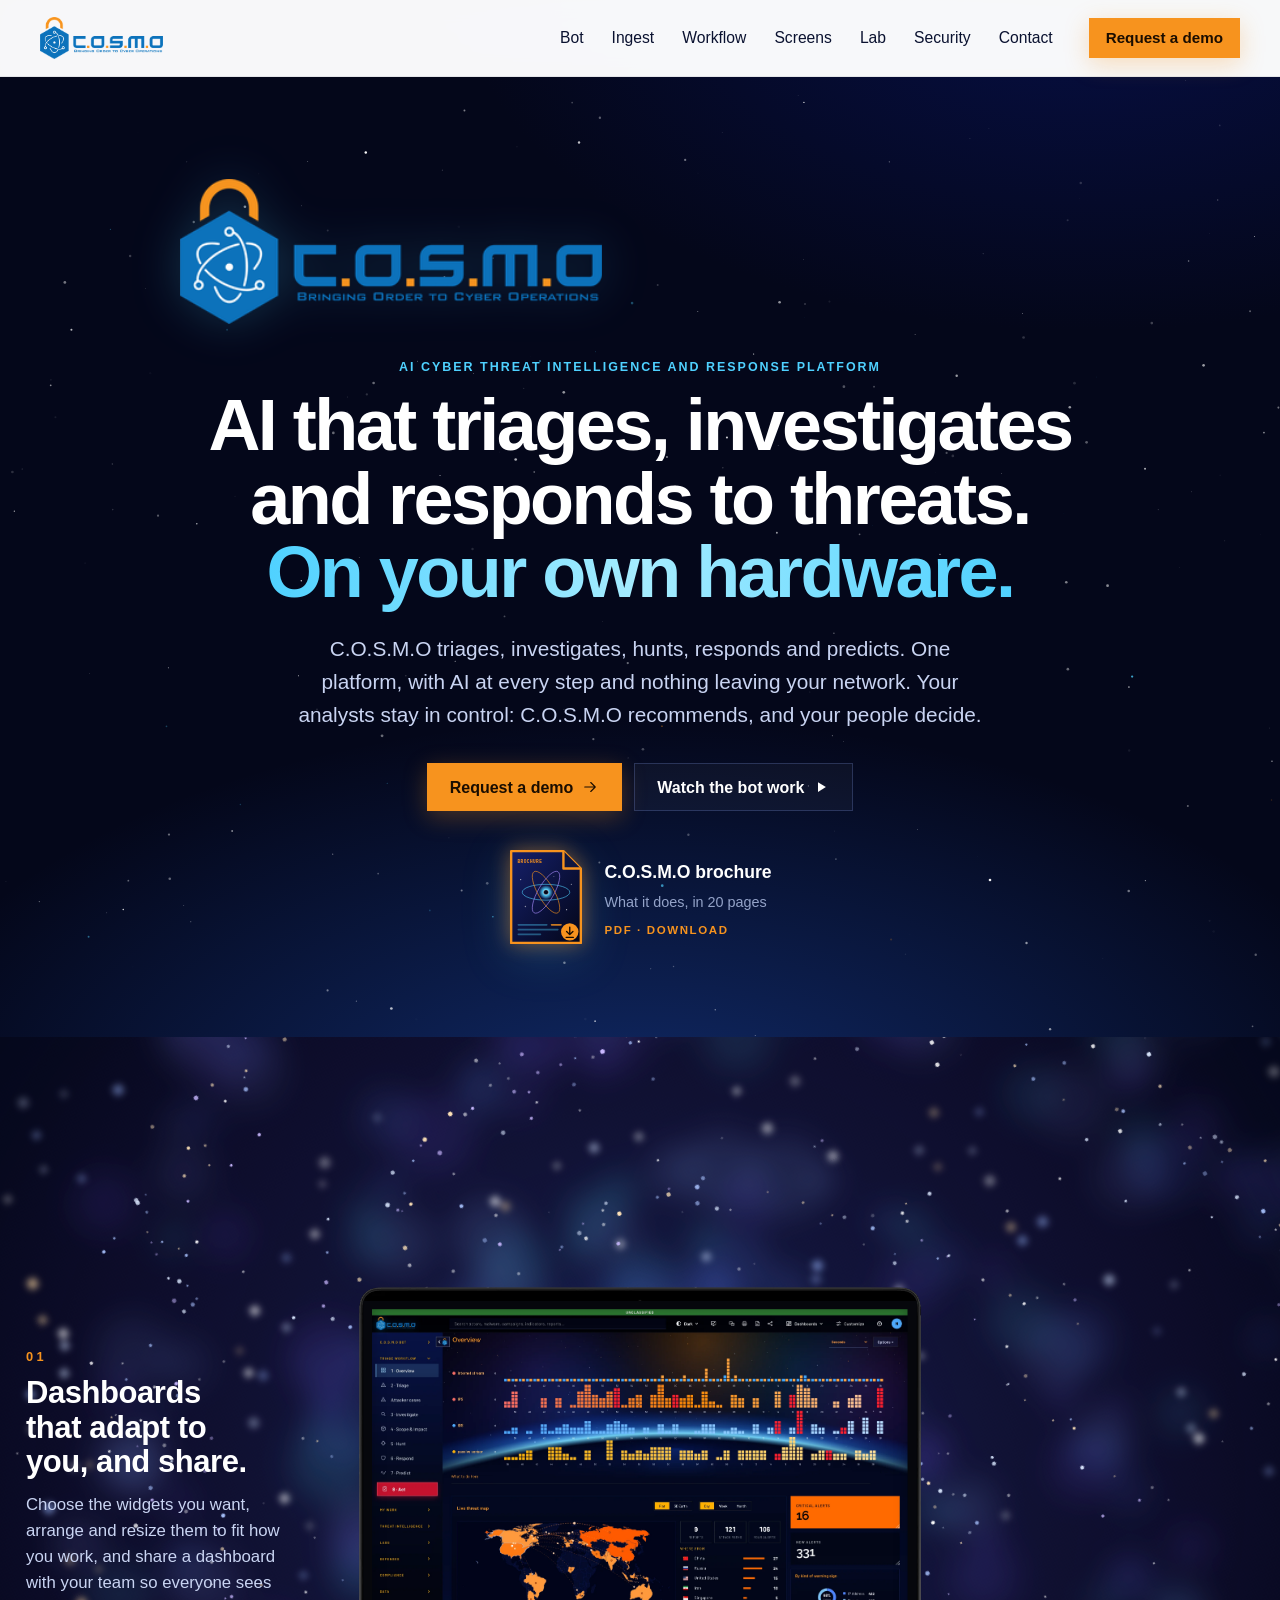
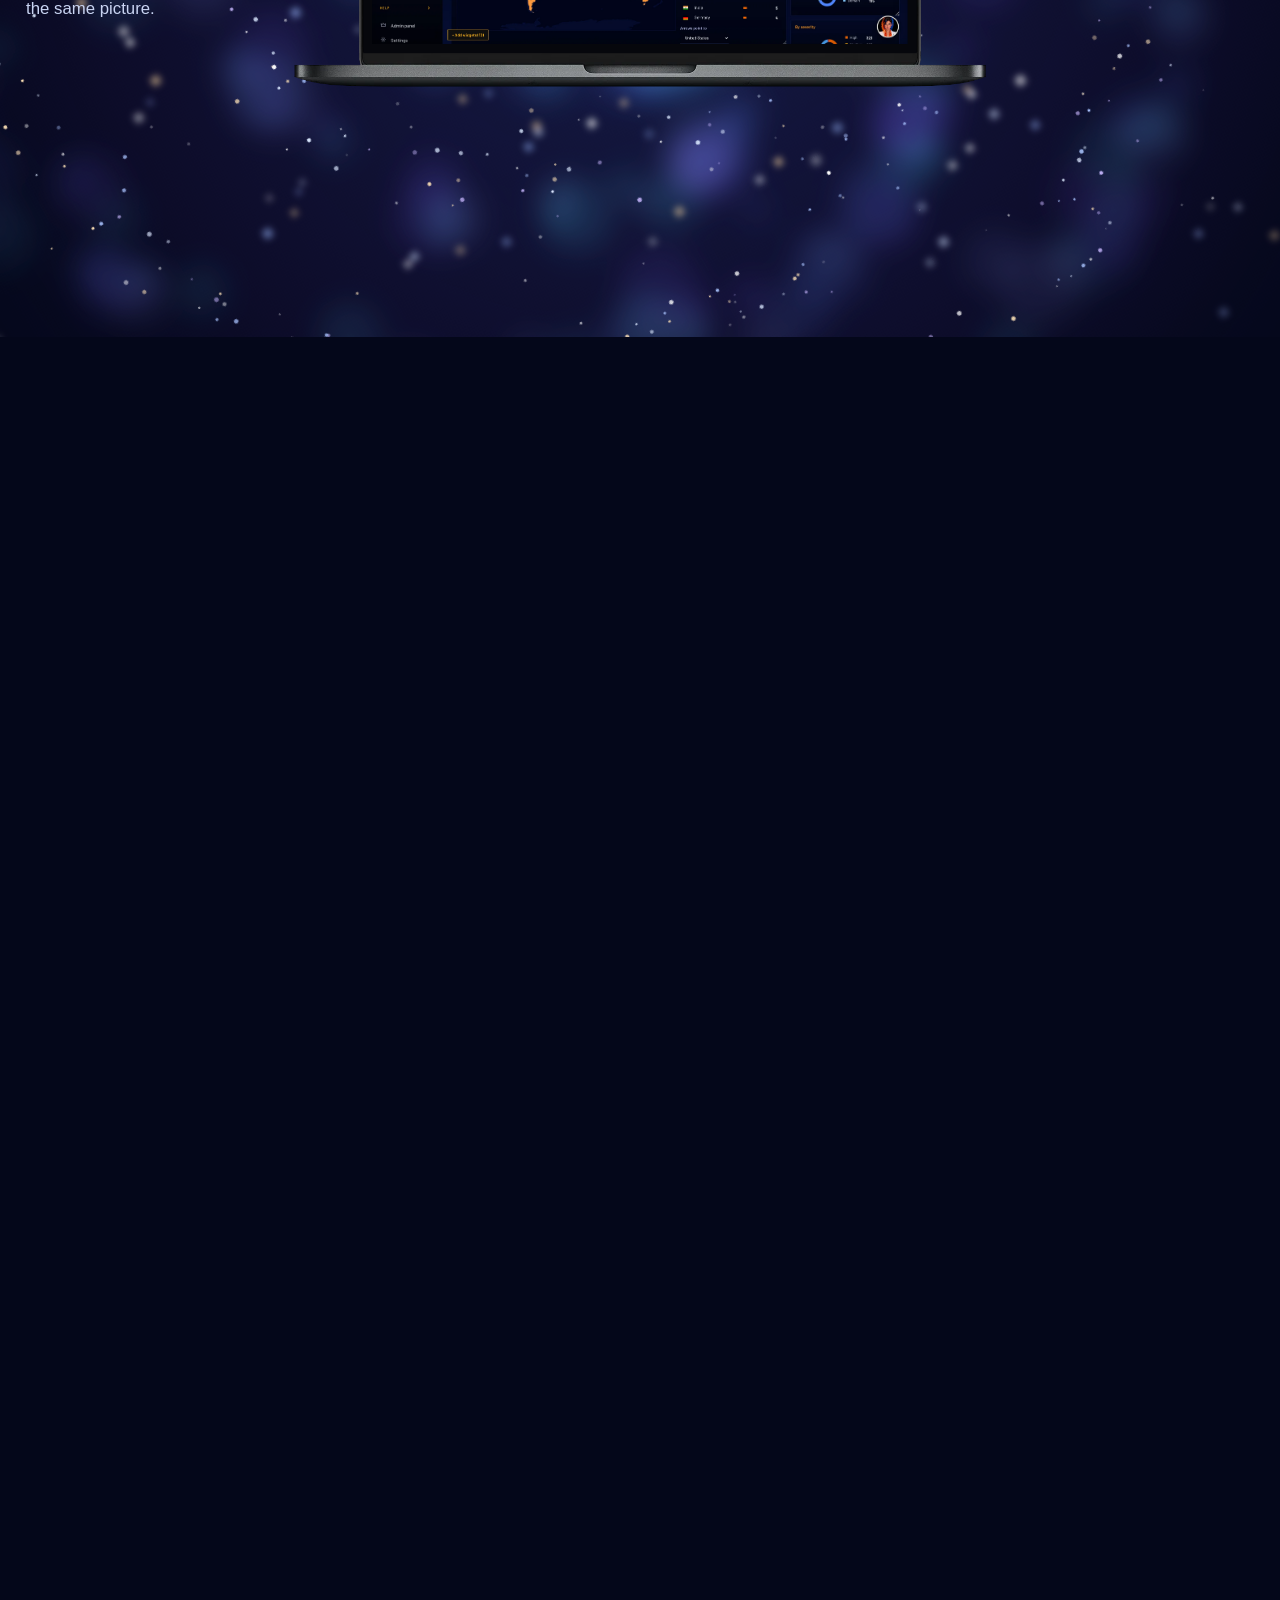
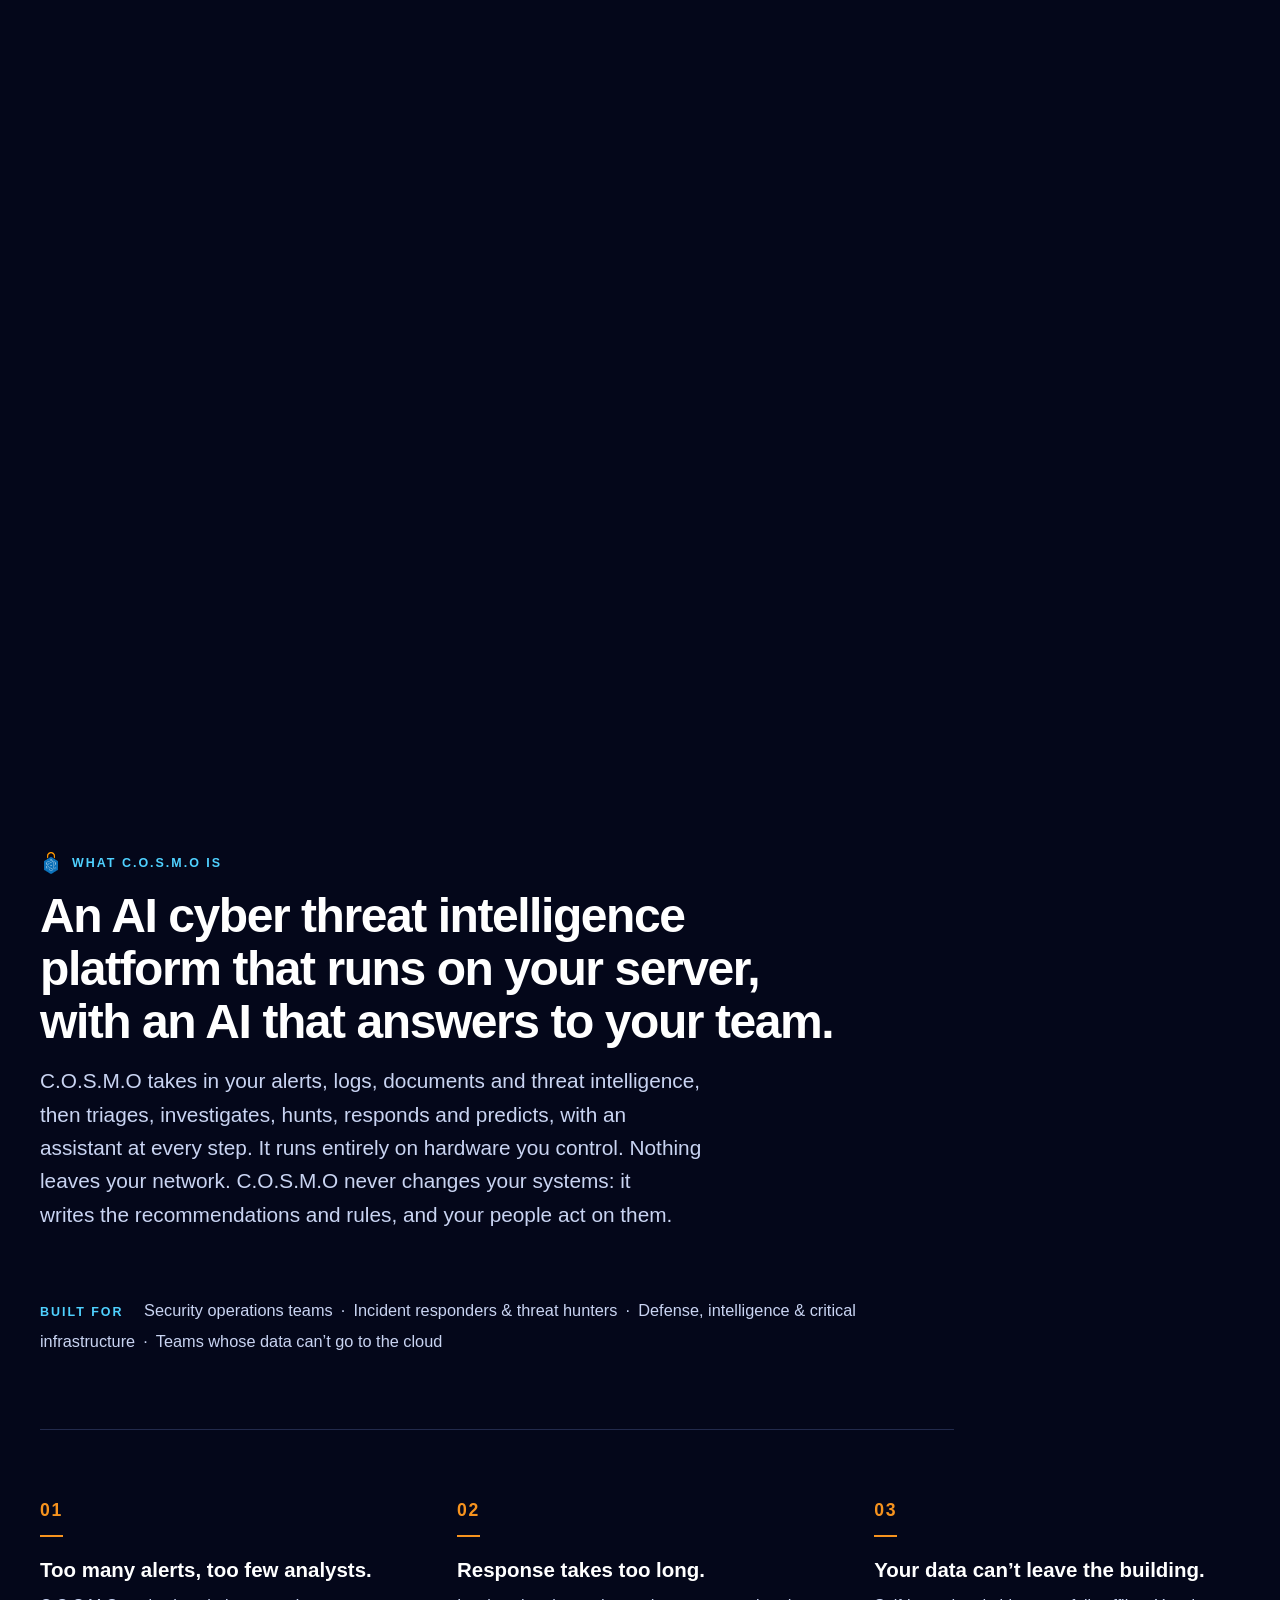
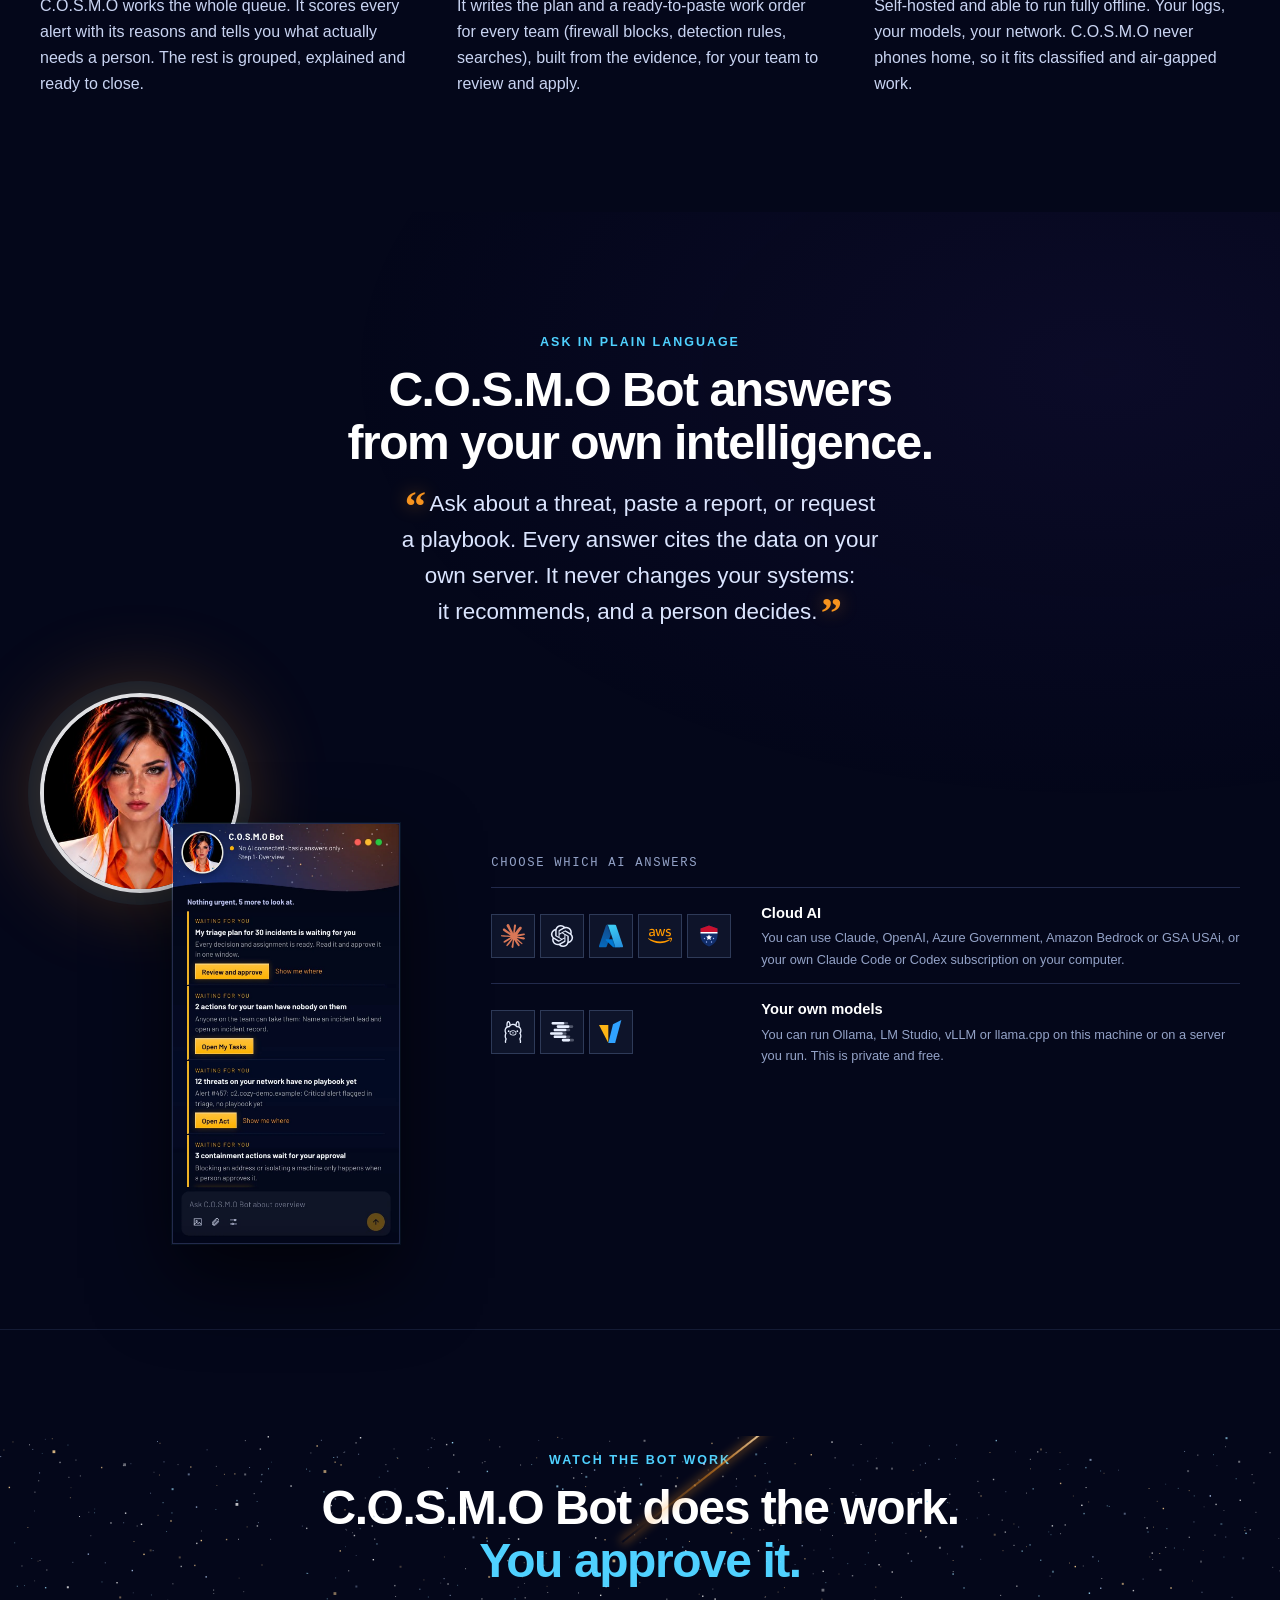
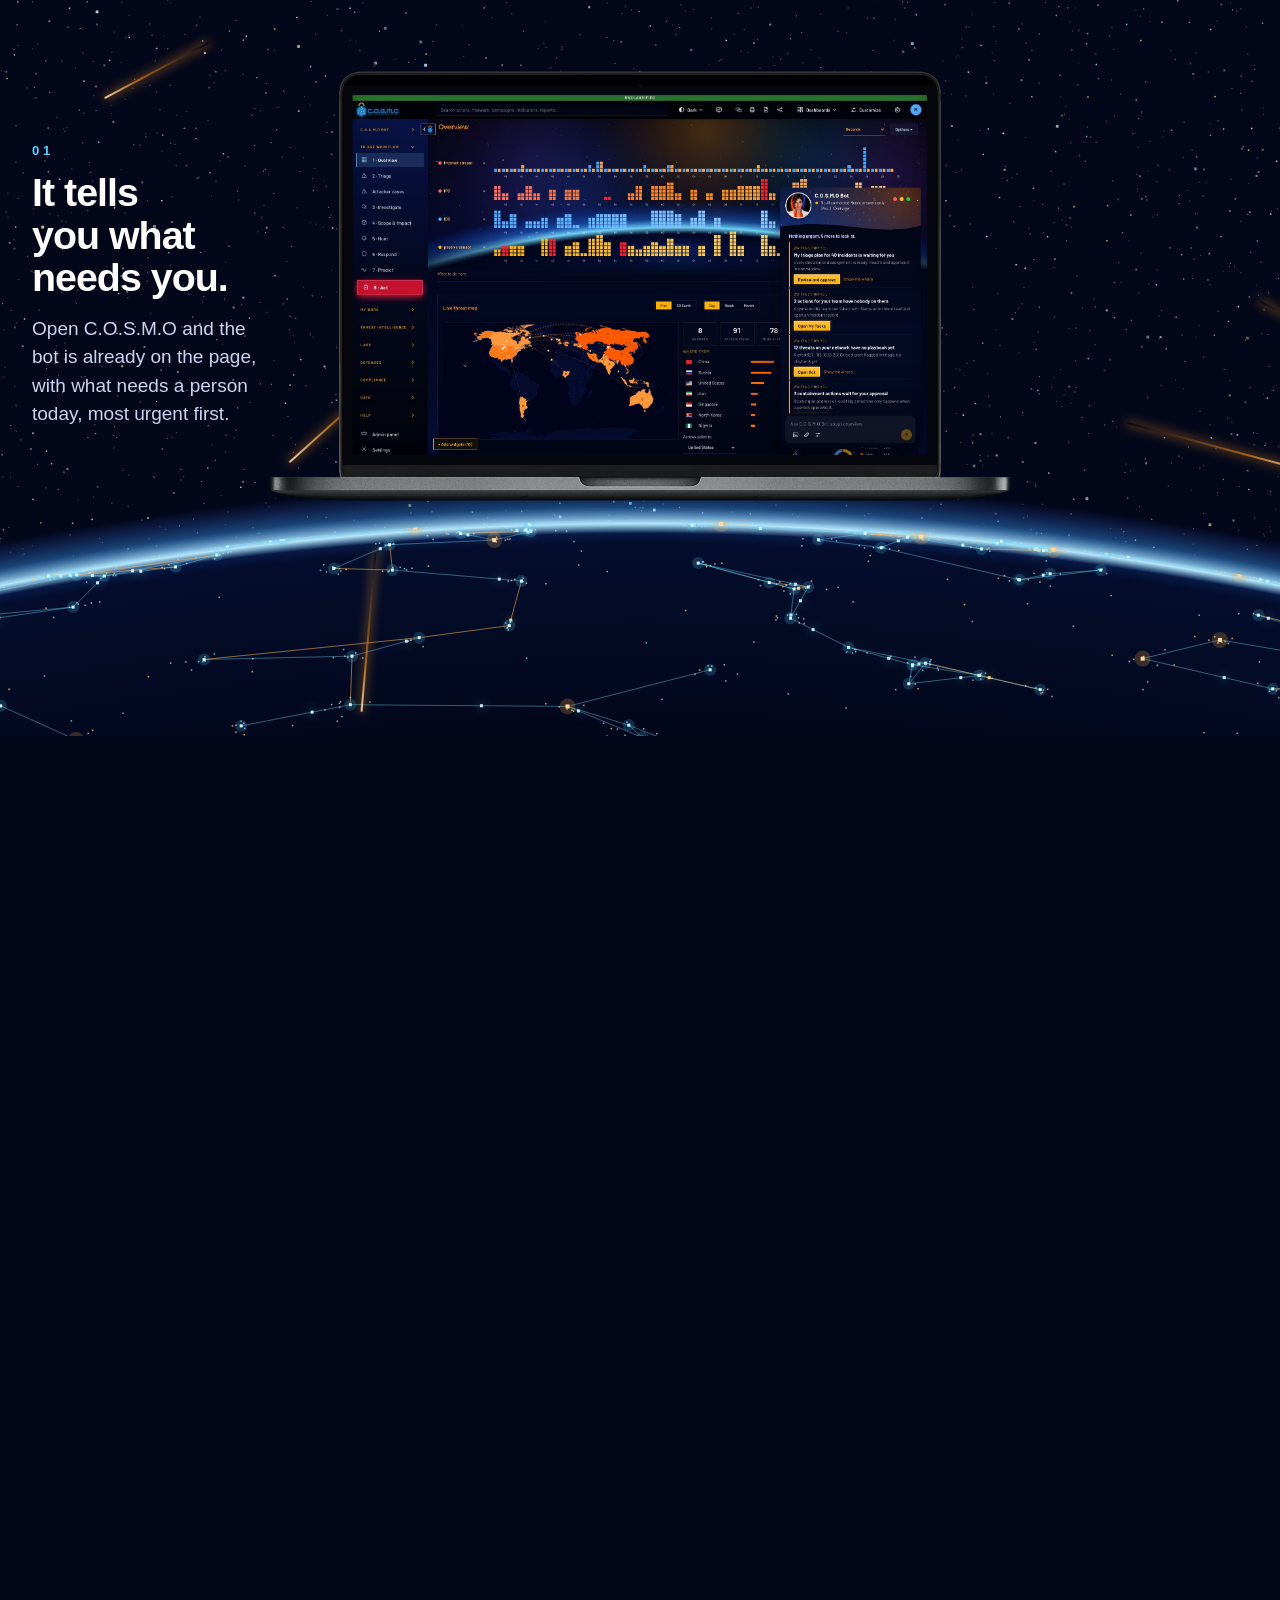
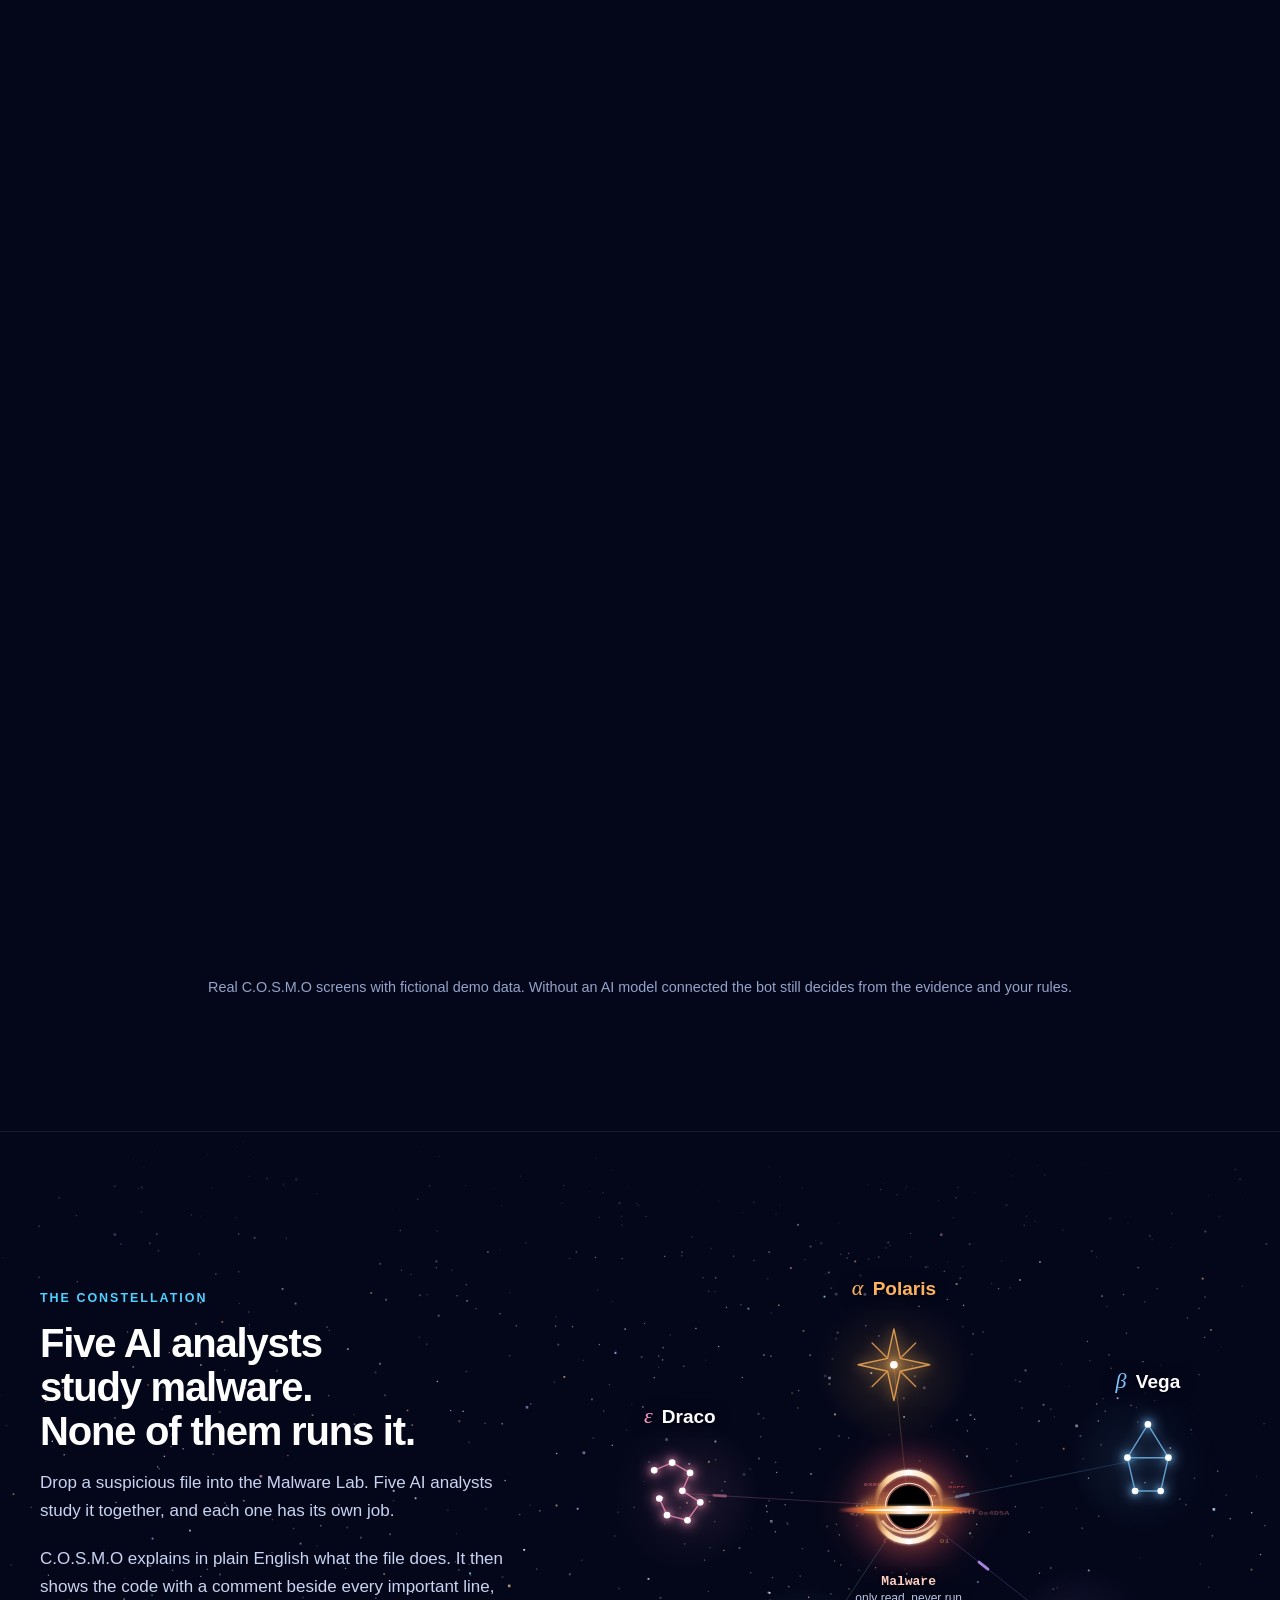
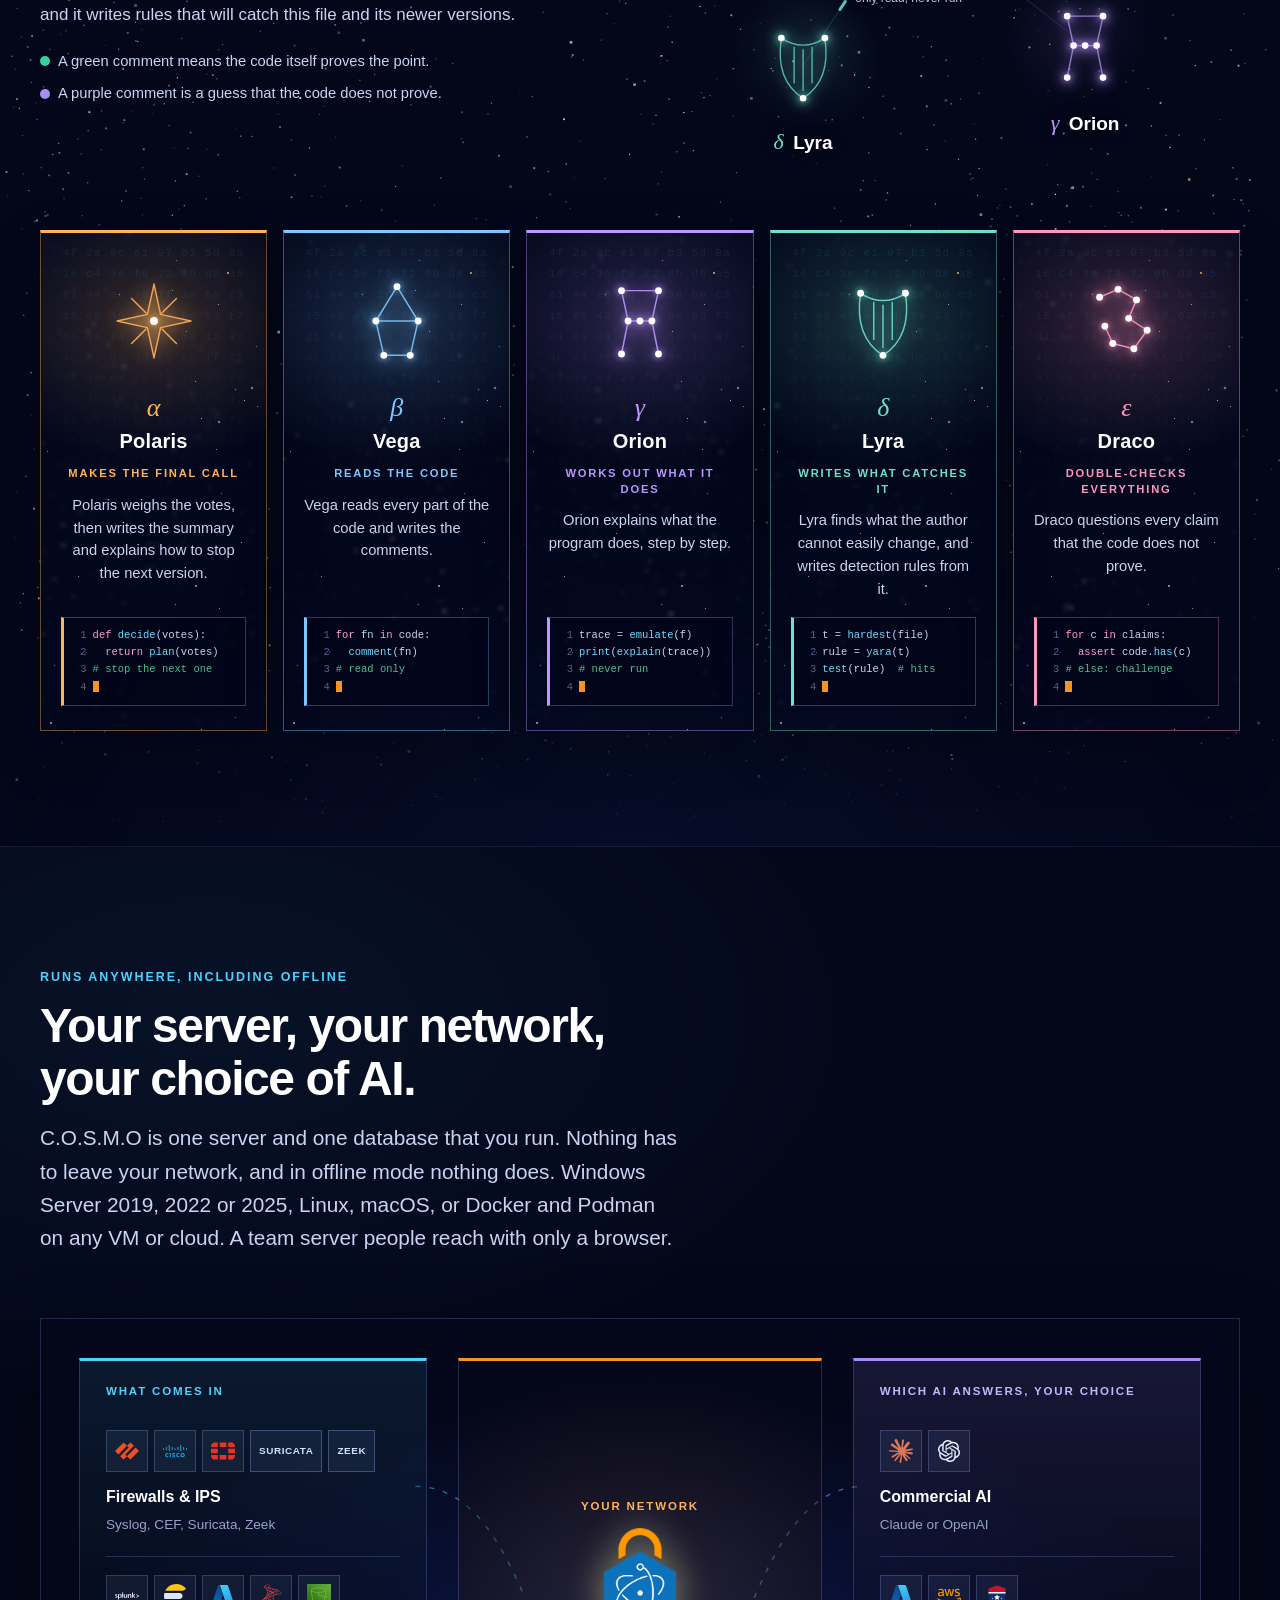
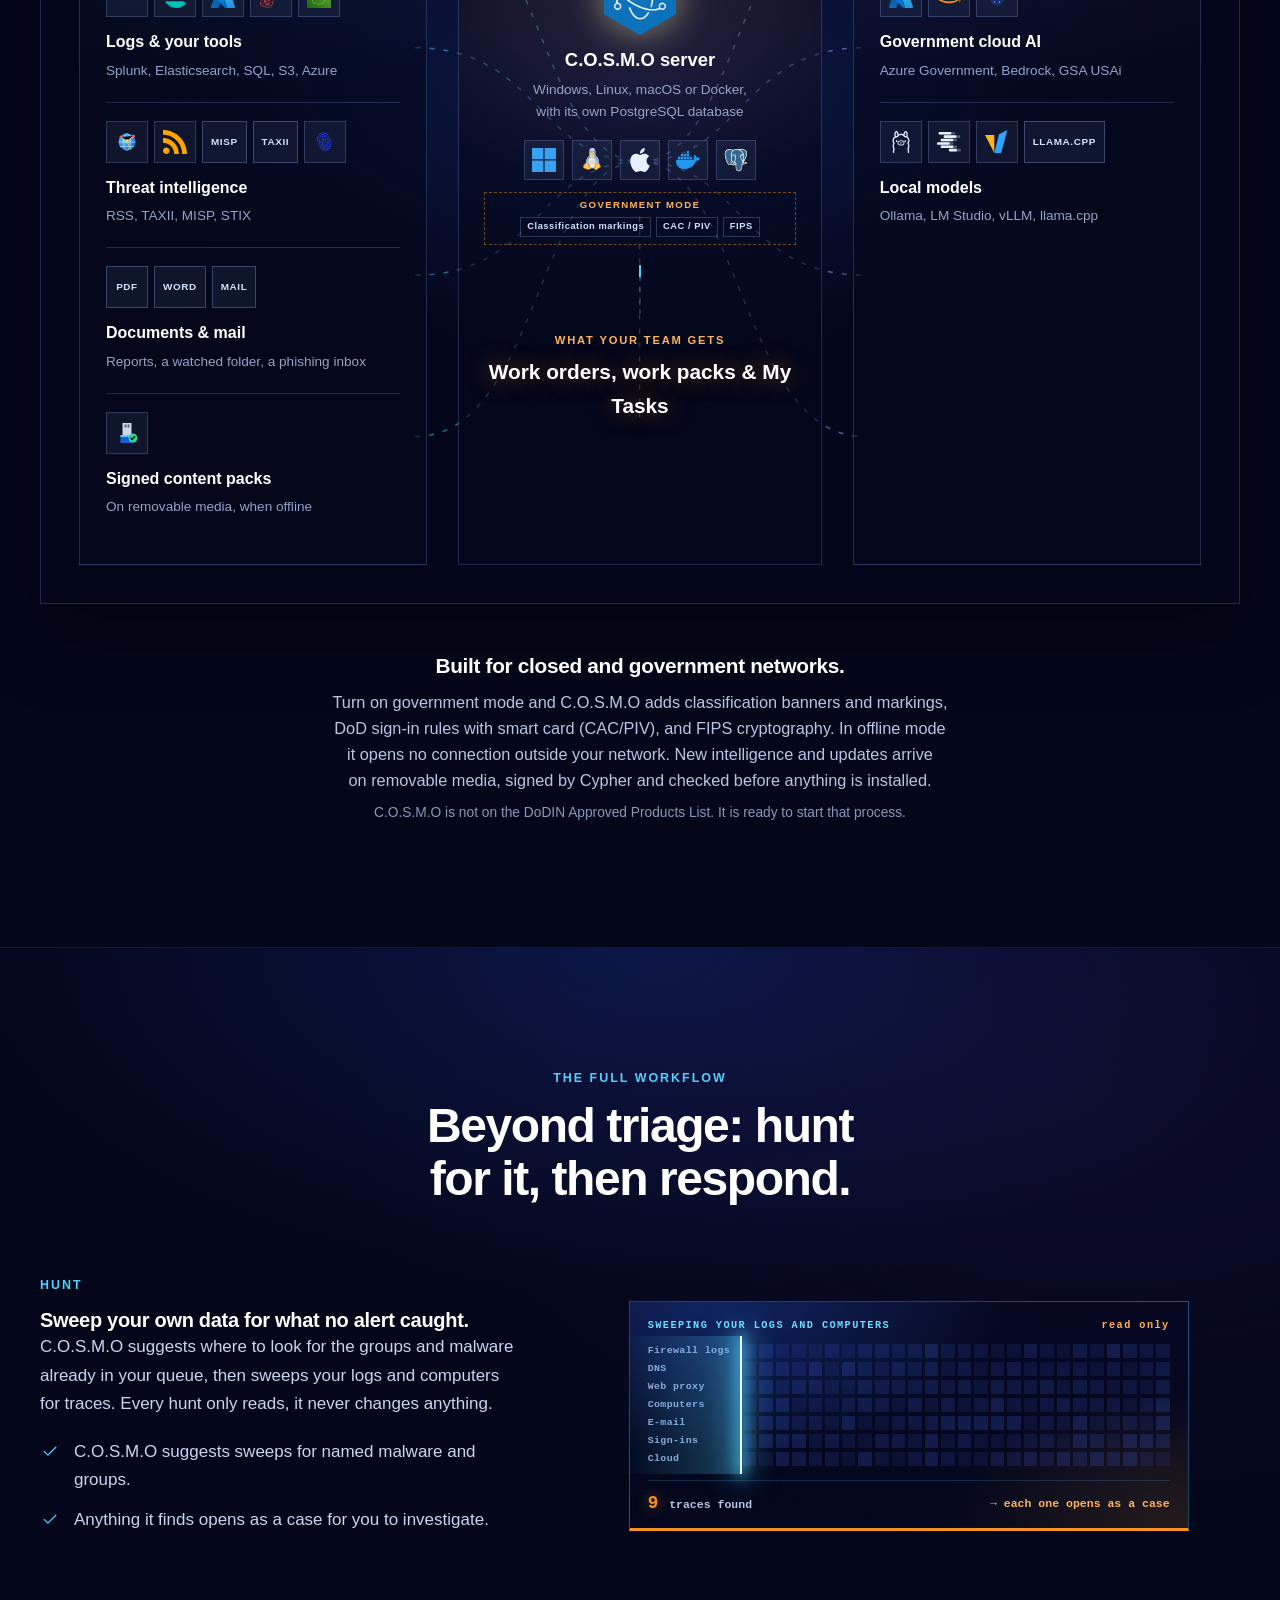
==== commit 6d4ab3ee: "Constellation: the malware node is a cyber black hole; the five constellations share one ring and st" ====
--- a/index.html
+++ b/index.html
@@ -11,7 +11,7 @@
 <meta name="theme-color" content="#04071a">
 <link rel="icon" href="assets/img/favicon.svg" type="image/svg+xml">
 <link rel="icon" href="assets/img/favicon.png" type="image/png">
-<link rel="stylesheet" href="css/site.css?v=20261116g">
+<link rel="stylesheet" href="css/site.css?v=20261116h">
 <script>document.documentElement.classList.add('js')</script>
 </head>
 <body>
@@ -190,7 +190,7 @@
       <div class="feature-media" data-reveal>
         <div class="nebula" role="img" aria-label="The Constellation: five AI analysts around the file they read. Polaris chairs. Vega reads the code, Orion works out what it does, Lyra writes the rules, Draco argues the other side.">
           <canvas class="neb-canvas" aria-hidden="true"></canvas>
-          <div class="neb-mal" aria-hidden="true"><svg class="neb-mal-svg" viewBox="0 0 100 100" aria-hidden="true"><defs><radialGradient id="mcor" cx="50%" cy="50%" r="50%"><stop offset="0" stop-color="#ff5a3c" stop-opacity=".85"/><stop offset=".35" stop-color="#d1204a" stop-opacity=".4"/><stop offset=".7" stop-color="#7a1a5a" stop-opacity=".14"/><stop offset="1" stop-color="#3a0f4a" stop-opacity="0"/></radialGradient><radialGradient id="mcore" cx="40%" cy="35%" r="70%"><stop offset="0" stop-color="#3a1018"/><stop offset="1" stop-color="#07030a"/></radialGradient></defs><circle cx="50" cy="50" r="50" fill="url(#mcor)" class="cor"/><circle cx="50" cy="50" r="27" fill="url(#mcore)" stroke="#ff5a3c" stroke-opacity=".7" stroke-width="1.2"/><g class="bzg" fill="none" stroke="#ff7a5c" stroke-width="2.2" stroke-linecap="round"><circle cx="50.0" cy="35.0" r="11" class="bz" transform="rotate(360 50.0 35.0)"/><circle cx="63.0" cy="57.5" r="11" class="bz" transform="rotate(120 63.0 57.5)"/><circle cx="37.0" cy="57.5" r="11" class="bz" transform="rotate(240 37.0 57.5)"/><circle cx="50" cy="50" r="4.5" fill="#ff7a5c" stroke="none"/></g></svg><span class="neb-mal-name"><b>Malware</b><i>only read, never run</i></span></div>
+          <div class="neb-mal" aria-hidden="true"><svg class="neb-mal-svg" viewBox="0 0 100 100" aria-hidden="true"><defs><radialGradient id="mcor" cx="50%" cy="50%" r="50%"><stop offset="0" stop-color="#ffb35c" stop-opacity=".55"/><stop offset=".4" stop-color="#ff5a5f" stop-opacity=".26"/><stop offset=".75" stop-color="#7a1a5a" stop-opacity=".12"/><stop offset="1" stop-color="#3a0f4a" stop-opacity="0"/></radialGradient><linearGradient id="mhalo" x1="0" y1="0" x2="1" y2="0"><stop offset="0" stop-color="#ffb35c" stop-opacity="0"/><stop offset=".2" stop-color="#ffd9a8"/><stop offset=".5" stop-color="#fff"/><stop offset=".8" stop-color="#ffd9a8"/><stop offset="1" stop-color="#ffb35c" stop-opacity="0"/></linearGradient><linearGradient id="mband" x1="0" y1="0" x2="1" y2="0"><stop offset="0" stop-color="#ff5a5f" stop-opacity="0"/><stop offset=".25" stop-color="#f7931e" stop-opacity=".9"/><stop offset=".5" stop-color="#fff"/><stop offset=".75" stop-color="#f7931e" stop-opacity=".9"/><stop offset="1" stop-color="#ff5a5f" stop-opacity="0"/></linearGradient><filter id="mglow" x="-40%" y="-80%" width="180%" height="260%"><feGaussianBlur stdDeviation="1.1" result="b"/><feMerge><feMergeNode in="b"/><feMergeNode in="SourceGraphic"/></feMerge></filter><filter id="msoft" x="-40%" y="-80%" width="180%" height="260%"><feGaussianBlur stdDeviation="2.4"/></filter></defs><circle cx="50" cy="50" r="50" fill="url(#mcor)" class="cor"/><g transform="translate(50 50) scale(1 .6)"><g class="bhspin"><text x="46.1" y="9.3" font-size="5.8" fill="#ff8a8e" fill-opacity="0.35" class="cd">0x4D5A</text><text x="20.3" y="39.9" font-size="5.6" fill="#ffb35c" fill-opacity="0.38" class="cd">01</text><text x="-17.7" y="38.7" font-size="5.4" fill="#ff5a5f" fill-opacity="0.41" class="cd">{ }</text><text x="-39.2" y="9.7" font-size="5.2" fill="#ffd9a8" fill-opacity="0.43" class="cd">&lt;/&gt;</text><text x="-30.2" y="-23.4" font-size="5.0" fill="#ff8a8e" fill-opacity="0.46" class="cd">exec</text><text x="-0.4" y="-36.0" font-size="4.8" fill="#ffb35c" fill-opacity="0.49" class="cd">1011</text><text x="26.2" y="-21.3" font-size="4.6" fill="#ff5a5f" fill-opacity="0.52" class="cd">0xFF</text><text x="30.9" y="6.8" font-size="4.4" fill="#ffd9a8" fill-opacity="0.55" class="cd">sys()</text><text x="12.9" y="26.4" font-size="4.2" fill="#ff8a8e" fill-opacity="0.57" class="cd">&amp;&amp;</text><text x="-11.7" y="24.5" font-size="3.9" fill="#ffb35c" fill-opacity="0.60" class="cd">10</text><text x="-24.4" y="5.6" font-size="3.7" fill="#ff5a5f" fill-opacity="0.63" class="cd">0x90</text><text x="-17.8" y="-14.3" font-size="3.5" fill="#ffd9a8" fill-opacity="0.66" class="cd">..</text><text x="0.1" y="-20.6" font-size="3.3" fill="#ff8a8e" fill-opacity="0.69" class="cd">1</text><text x="14.5" y="-11.4" font-size="3.1" fill="#ffb35c" fill-opacity="0.72" class="cd">EF</text><text x="15.8" y="3.8" font-size="2.9" fill="#ff5a5f" fill-opacity="0.74" class="cd">run()</text><text x="5.9" y="12.7" font-size="2.7" fill="#ffd9a8" fill-opacity="0.77" class="cd">0110</text></g></g><ellipse cx="50" cy="50" rx="34" ry="10" fill="#ffb35c" opacity=".35" filter="url(#msoft)" class="bhband"/><circle cx="50" cy="50" r="23" fill="none" stroke="url(#mhalo)" stroke-width="3.6" filter="url(#mglow)" class="bhband"/><path d="M32 59 A20 15 0 0 0 68 59" fill="none" stroke="#ffd9a8" stroke-opacity=".75" stroke-width="1.5" filter="url(#mglow)"/><circle cx="50" cy="50" r="14.5" fill="#000"/><circle cx="50" cy="50" r="15.8" fill="none" stroke="#fff" stroke-opacity=".85" stroke-width=".7"/><ellipse cx="50" cy="52" rx="48" ry="2.6" fill="url(#mband)" filter="url(#mglow)" class="bhband"/><ellipse cx="50" cy="52" rx="30" ry=".8" fill="#fff" opacity=".9"/></svg><span class="neb-mal-name"><b>Malware</b><i>only read, never run</i></span></div>
           <span class="neb-member chair" style="--c:#ffb35c" aria-hidden="true"><svg class="neb-emblem" viewBox="0 0 100 100"><g class="gl"><path d="M50 22 L55 45 L78 50 L55 55 L50 78 L45 55 L22 50 L45 45 Z" class="fl"/><path d="M33 33 L44 44 M67 33 L56 44 M33 67 L44 56 M67 67 L56 56"/><circle cx="50" cy="50" r="3"/></g></svg><b><i class="gk">α</i> Polaris</b></span><span class="neb-member" style="--c:#7ec8ff" aria-hidden="true"><svg class="neb-emblem" viewBox="0 0 100 100"><g class="gl"><path d="M50 24 L34 50 L66 50 Z M34 50 L40 76 L60 76 L66 50"/><circle cx="50" cy="24" r="2.6"/><circle cx="34" cy="50" r="2.6"/><circle cx="66" cy="50" r="2.6"/><circle cx="40" cy="76" r="2.6"/><circle cx="60" cy="76" r="2.6"/></g></svg><b><i class="gk">β</i> Vega</b></span><span class="neb-member" style="--c:#bd96ff" aria-hidden="true"><svg class="neb-emblem" viewBox="0 0 100 100"><g class="gl"><path d="M36 27 L41 50 L36 75 M64 27 L59 50 L64 75 M36 27 L64 27 M41 50 L59 50"/><circle cx="36" cy="27" r="2.6"/><circle cx="64" cy="27" r="2.6"/><circle cx="41" cy="50" r="2.6"/><circle cx="50" cy="50" r="2.6"/><circle cx="59" cy="50" r="2.6"/><circle cx="36" cy="75" r="2.6"/><circle cx="64" cy="75" r="2.6"/></g></svg><b><i class="gk">γ</i> Orion</b></span><span class="neb-member" style="--c:#6ee1c8" aria-hidden="true"><svg class="neb-emblem" viewBox="0 0 100 100"><g class="gl"><path d="M33 29 Q28 62 50 76 Q72 62 67 29 M33 29 Q50 40 67 29 M43 36 V64 M50 38 V70 M57 36 V64"/><circle cx="33" cy="29" r="2.6"/><circle cx="67" cy="29" r="2.6"/><circle cx="50" cy="76" r="2.6"/></g></svg><b><i class="gk">δ</i> Lyra</b></span><span class="neb-member" style="--c:#ff96be" aria-hidden="true"><svg class="neb-emblem" viewBox="0 0 100 100"><g class="gl"><path d="M30 32 L44 26 L58 34 L52 48 L66 57 L56 71 L40 67 L34 54"/><circle cx="30" cy="32" r="2.6"/><circle cx="44" cy="26" r="2.6"/><circle cx="58" cy="34" r="2.6"/><circle cx="52" cy="48" r="2.6"/><circle cx="66" cy="57" r="2.6"/><circle cx="56" cy="71" r="2.6"/><circle cx="40" cy="67" r="2.6"/><circle cx="34" cy="54" r="2.6"/></g></svg><b><i class="gk">ε</i> Draco</b></span>
         </div>
       </div>
@@ -593,6 +593,6 @@
   </div>
 </footer>
 <script src="https://challenges.cloudflare.com/turnstile/v0/api.js" async defer></script>
-<script src="js/site.js?v=20261109n" defer></script>
+<script src="js/site.js?v=20261116d" defer></script>
 </body>
 </html>
--- a/css/site.css
+++ b/css/site.css
@@ -2013,3 +2013,13 @@
 @media (prefers-reduced-motion: reduce) { .lab-svg .pkt, .lab-svg .flash { display: none; } }
 @keyframes led-blink { 0%, 100% { opacity: 1; } 22% { opacity: .15; } 38% { opacity: 1; } 58% { opacity: .35; } 74% { opacity: 1; } }
 @keyframes lab-alert-red { 0%, 48% { opacity: 0; transform: translateY(5px); } 53%, 90% { opacity: 1; transform: none; } 96%, 100% { opacity: 0; } }
+
+/* the malware node is a cyber black hole: a bright ring bends around a dark core, code streams in (same look as the lab diagram) */
+.neb-mal-svg { filter: drop-shadow(0 0 18px rgba(255, 120, 60, .5)); }
+.neb-mal-svg .cd { font-family: ui-monospace, "SF Mono", Menlo, Consolas, monospace; font-weight: 600; }
+.neb-mal-svg .bhspin { transform-box: view-box; transform-origin: 0 0; }
+@media (prefers-reduced-motion: no-preference) {
+  .neb-mal-svg .bhspin { animation: nebspin 16s linear infinite; }
+  .neb-mal-svg .bhband { animation: malpulse 3.2s ease-in-out infinite; transform-box: fill-box; transform-origin: center; }
+}
+@media (prefers-reduced-motion: reduce) { .neb-mal-svg .bhspin, .neb-mal-svg .bhband { animation: none; } }
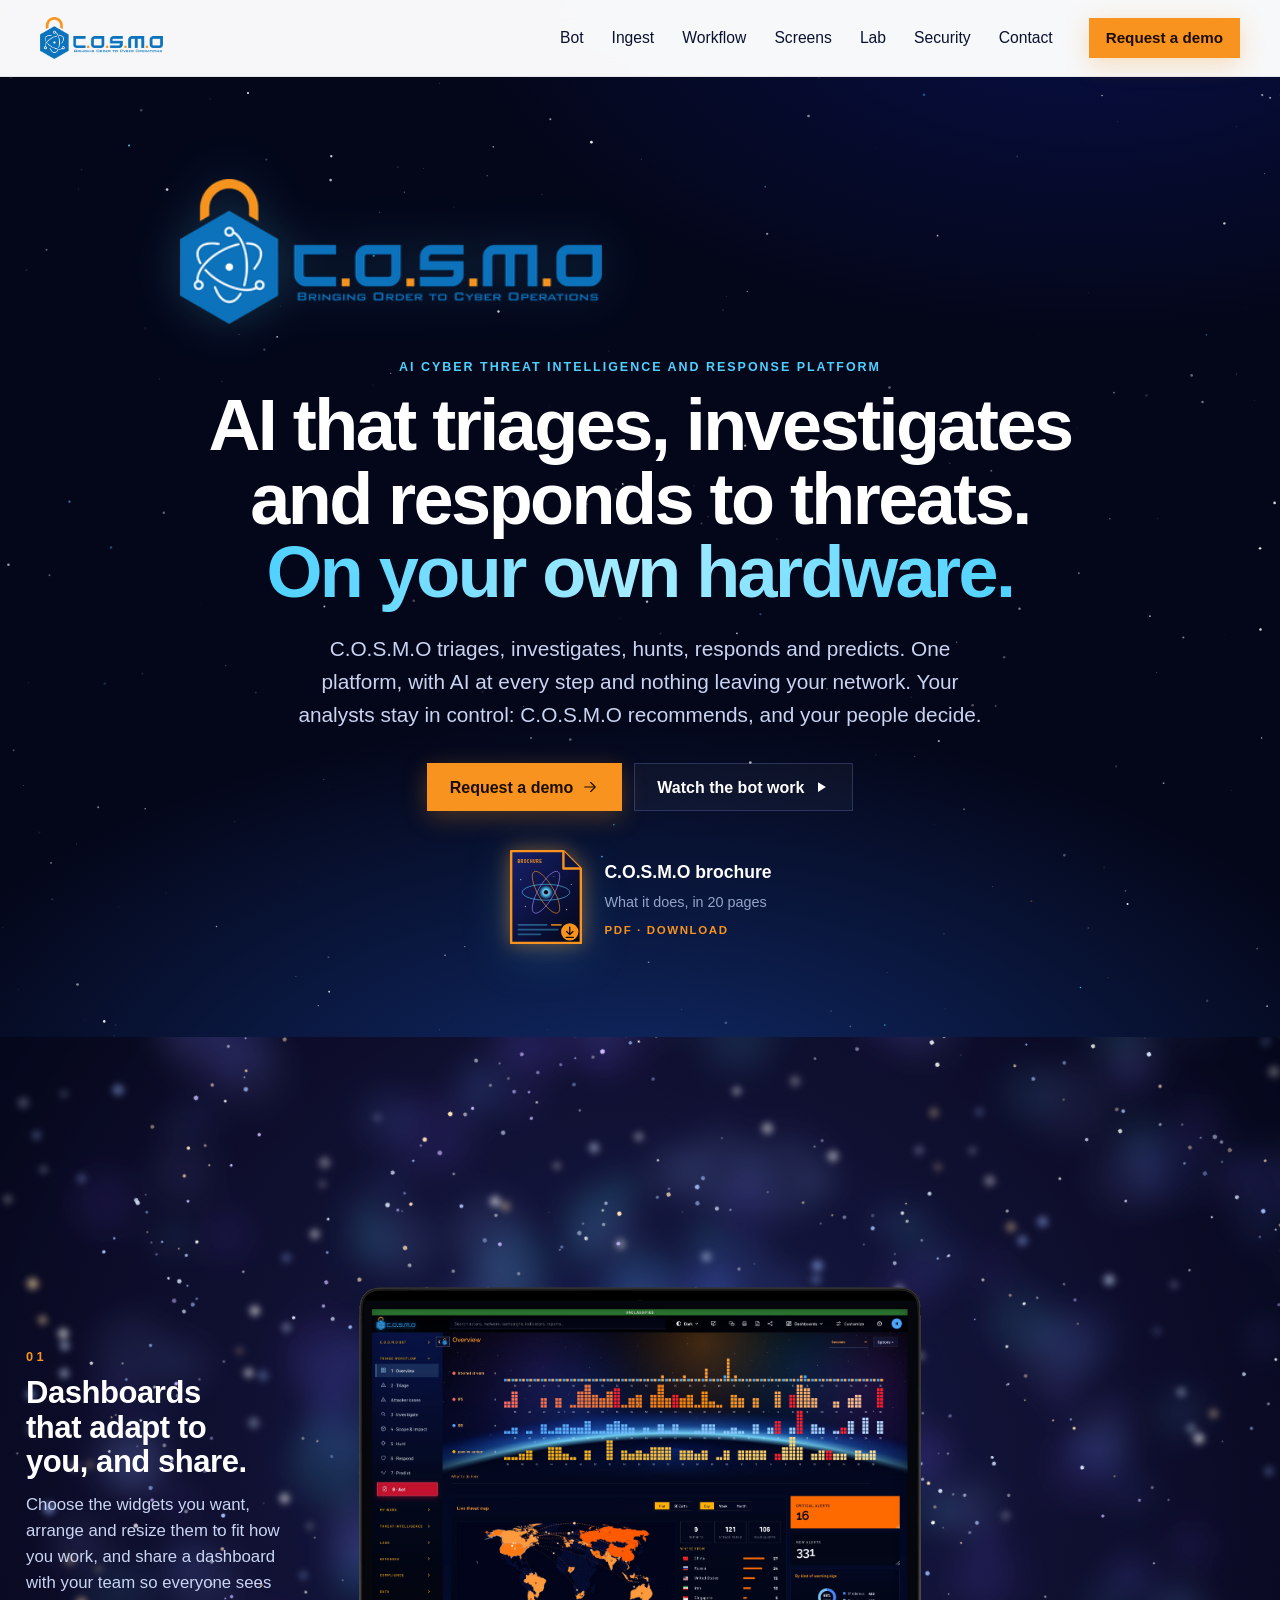
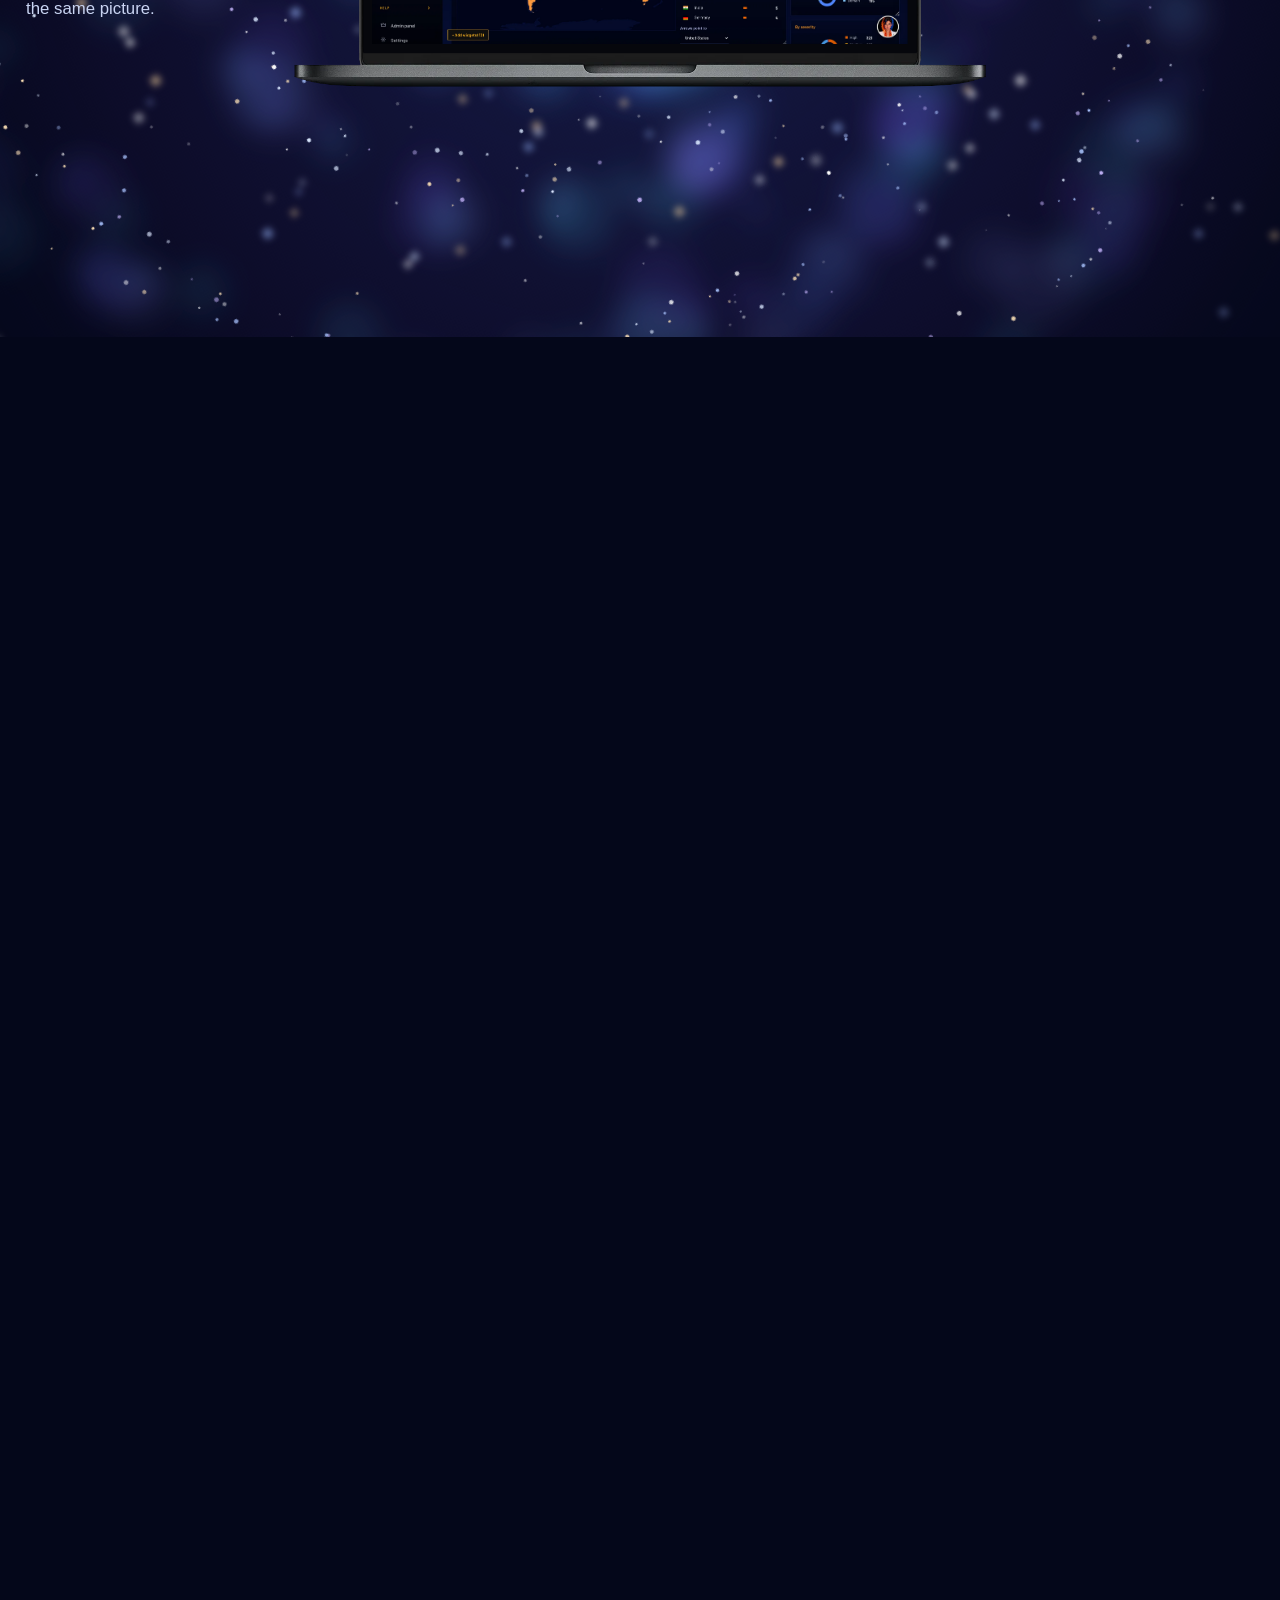
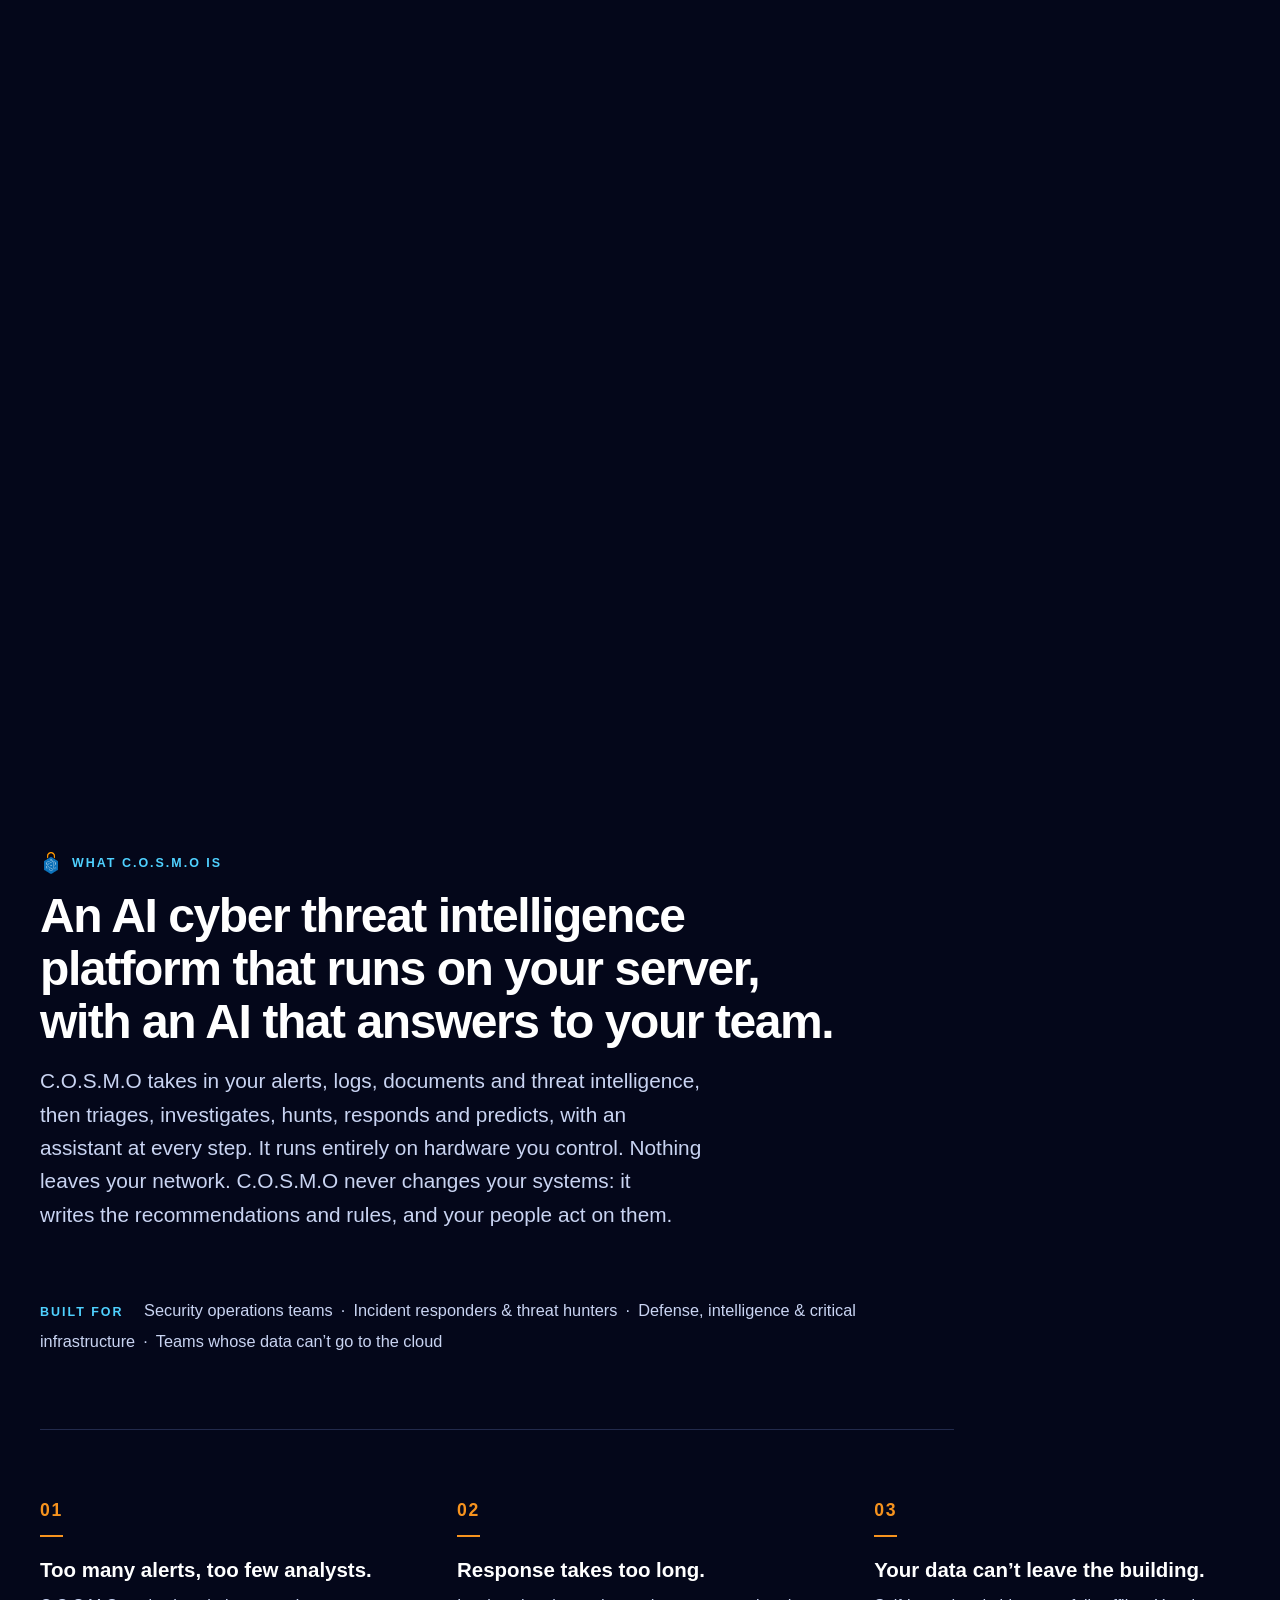
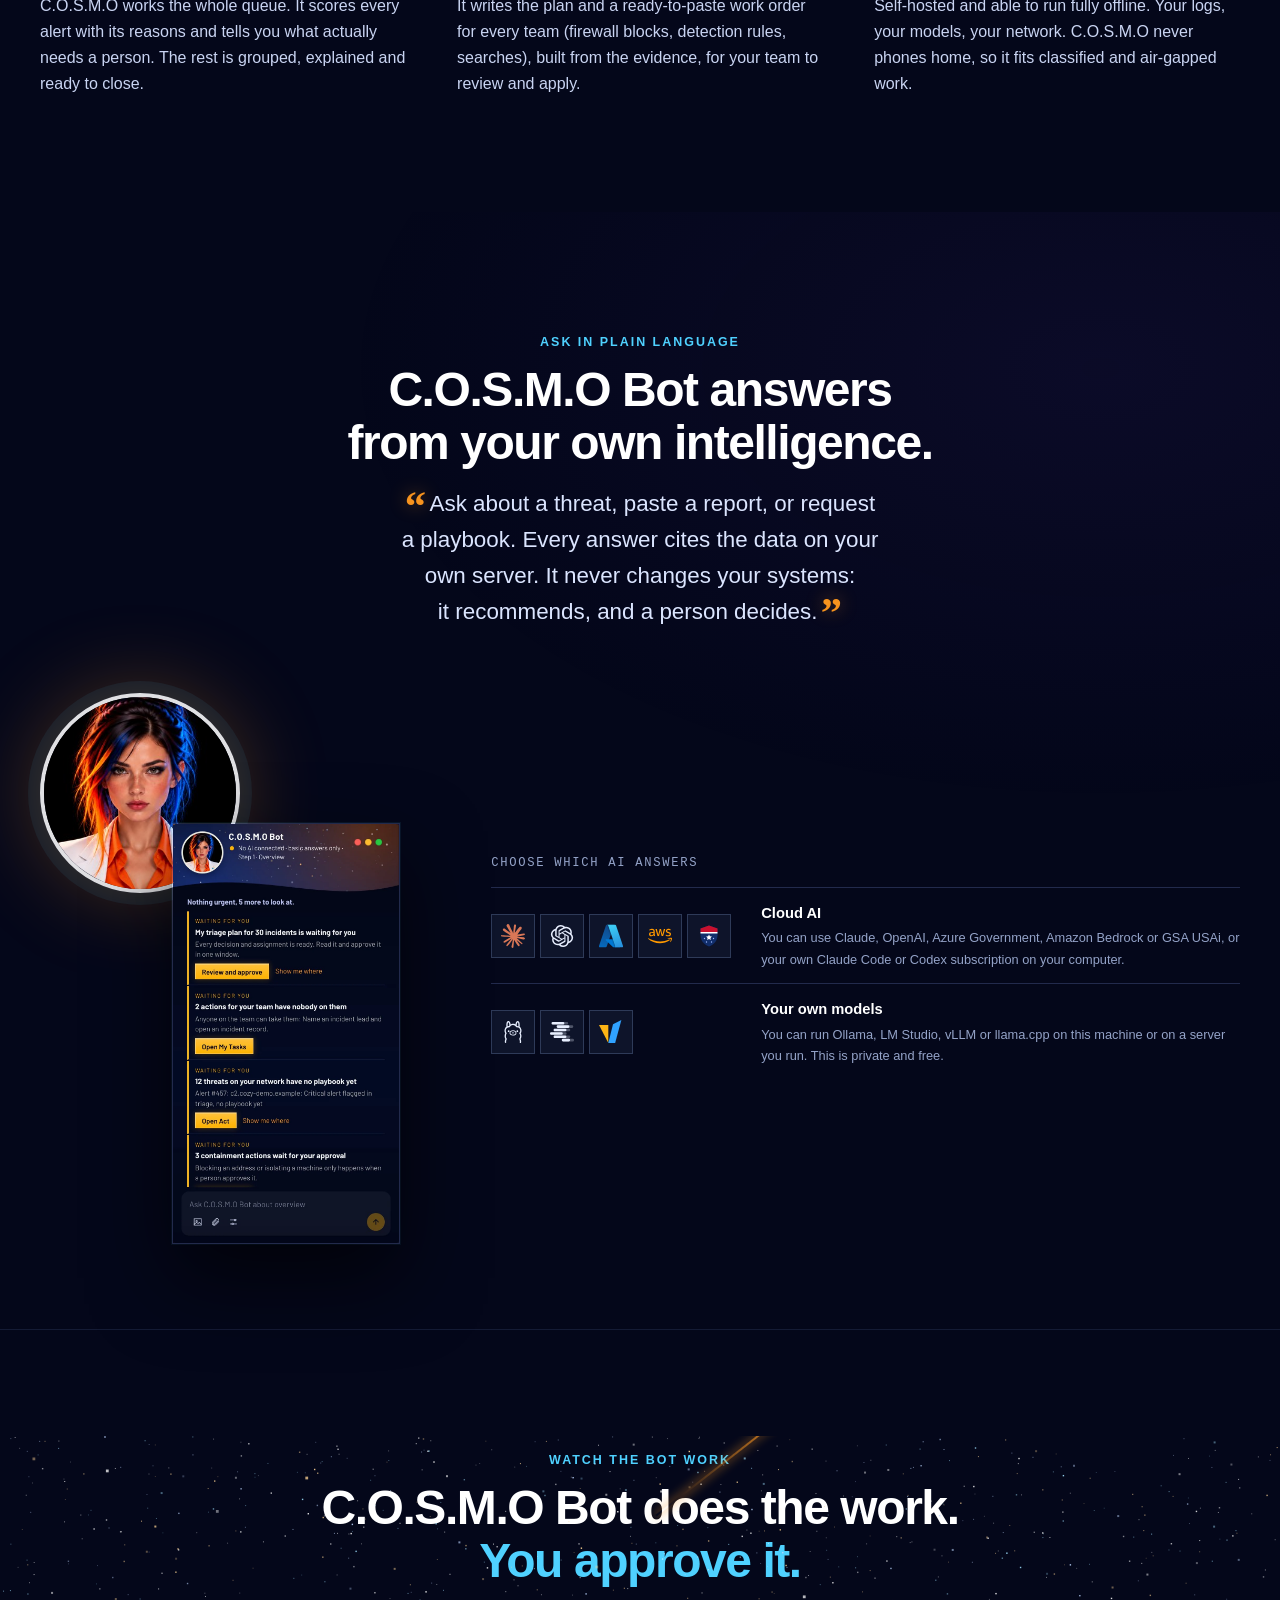
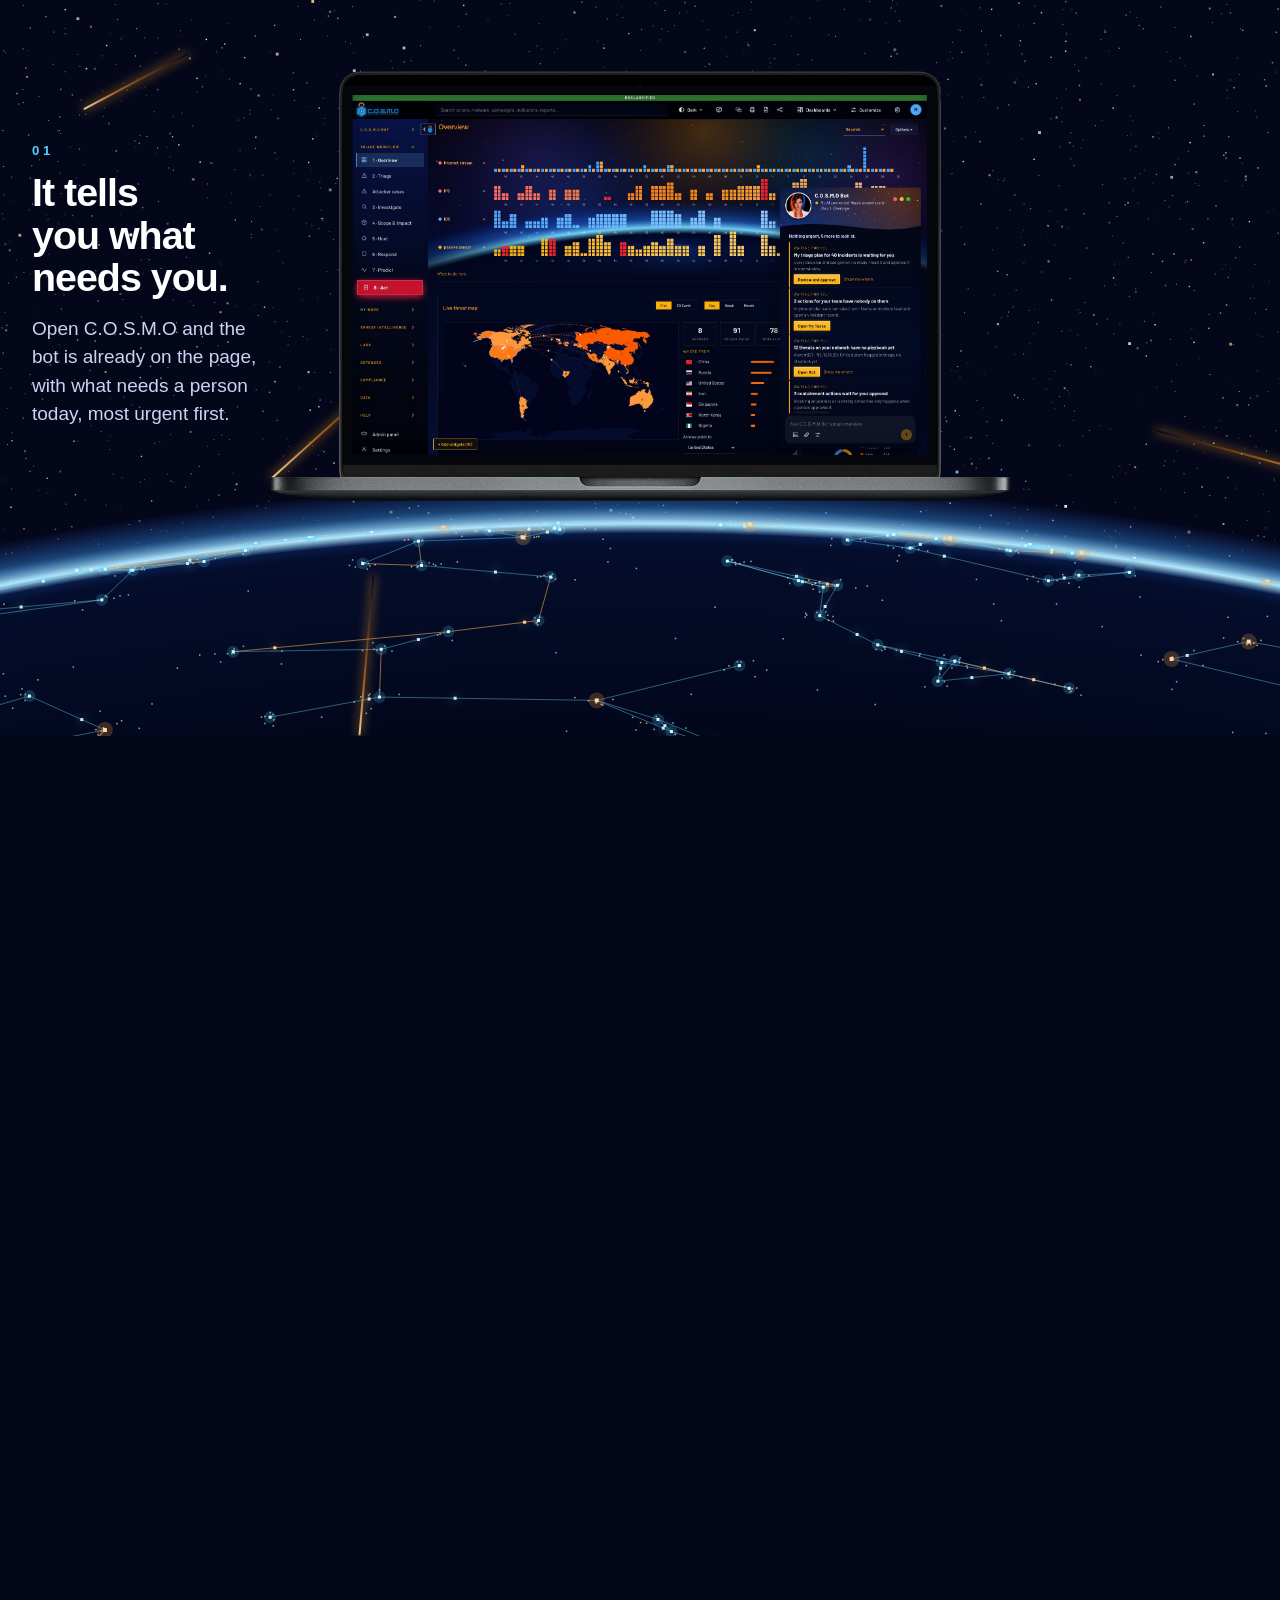
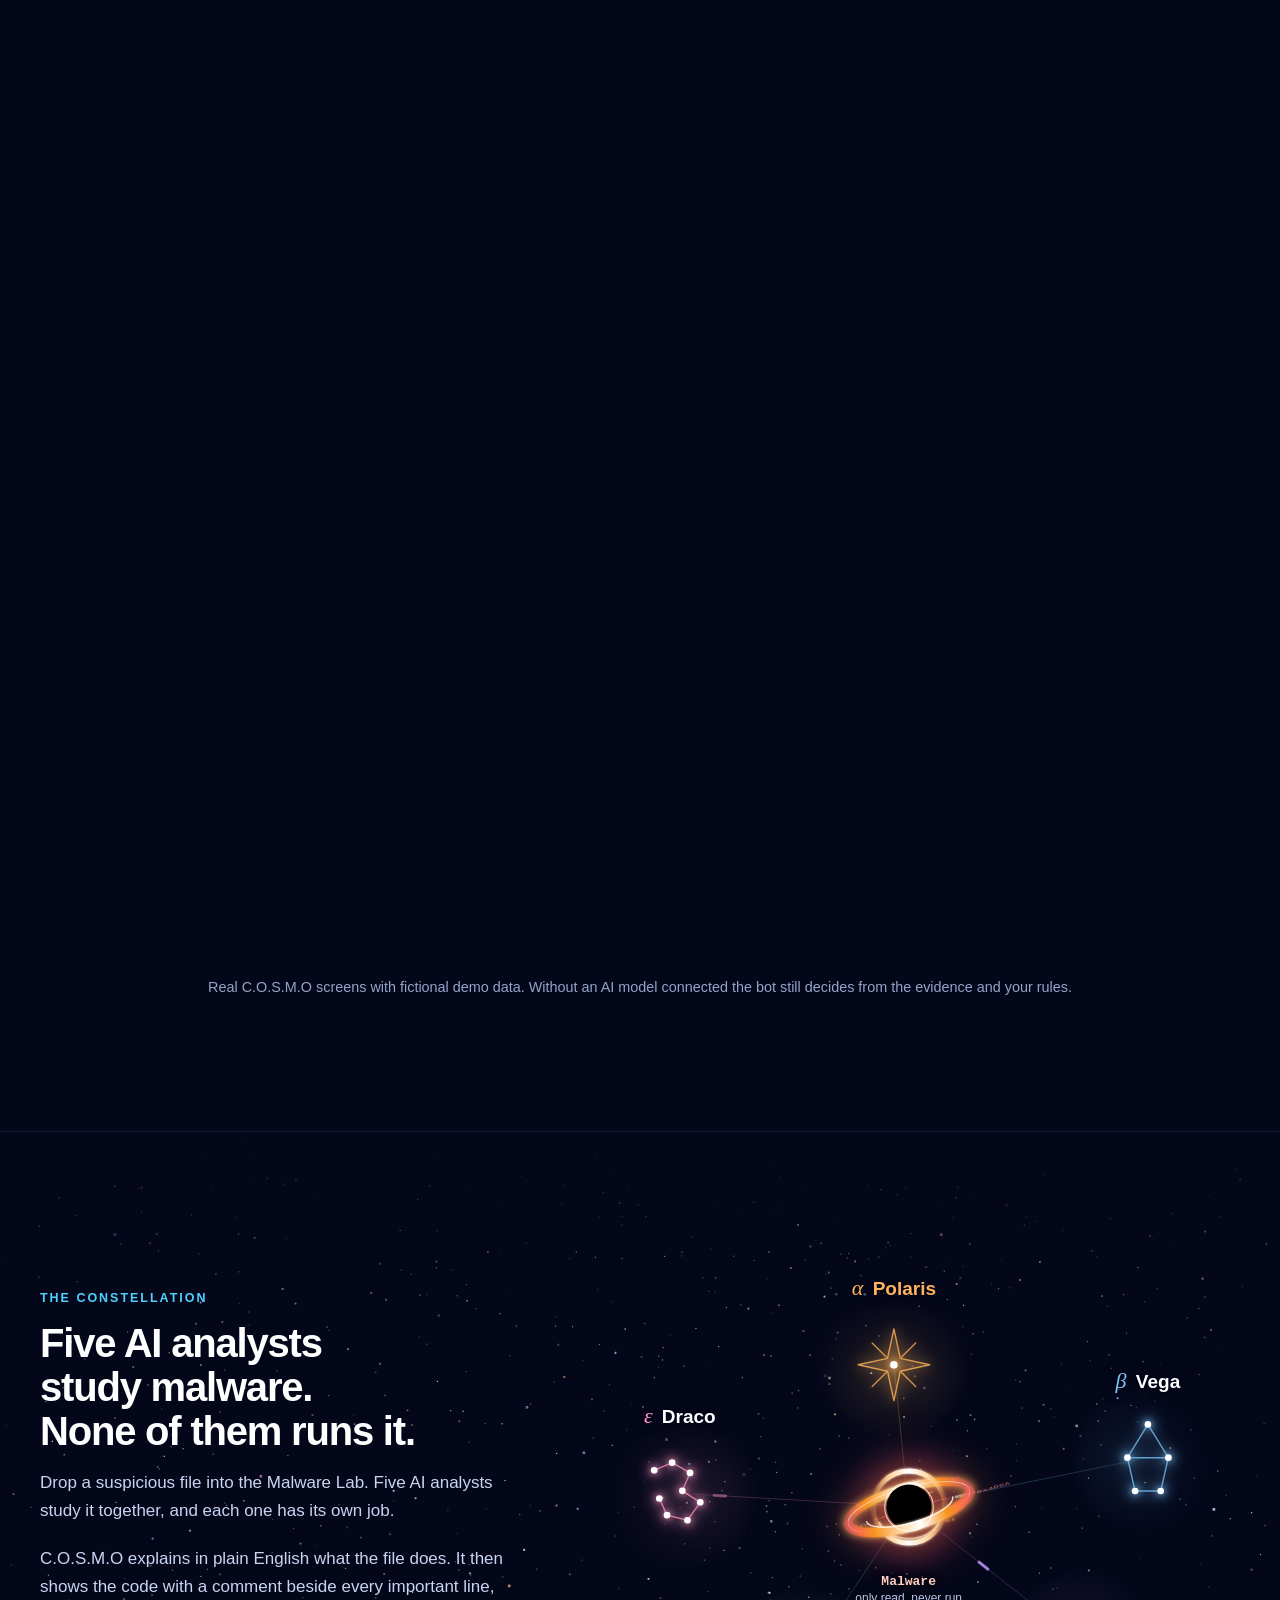
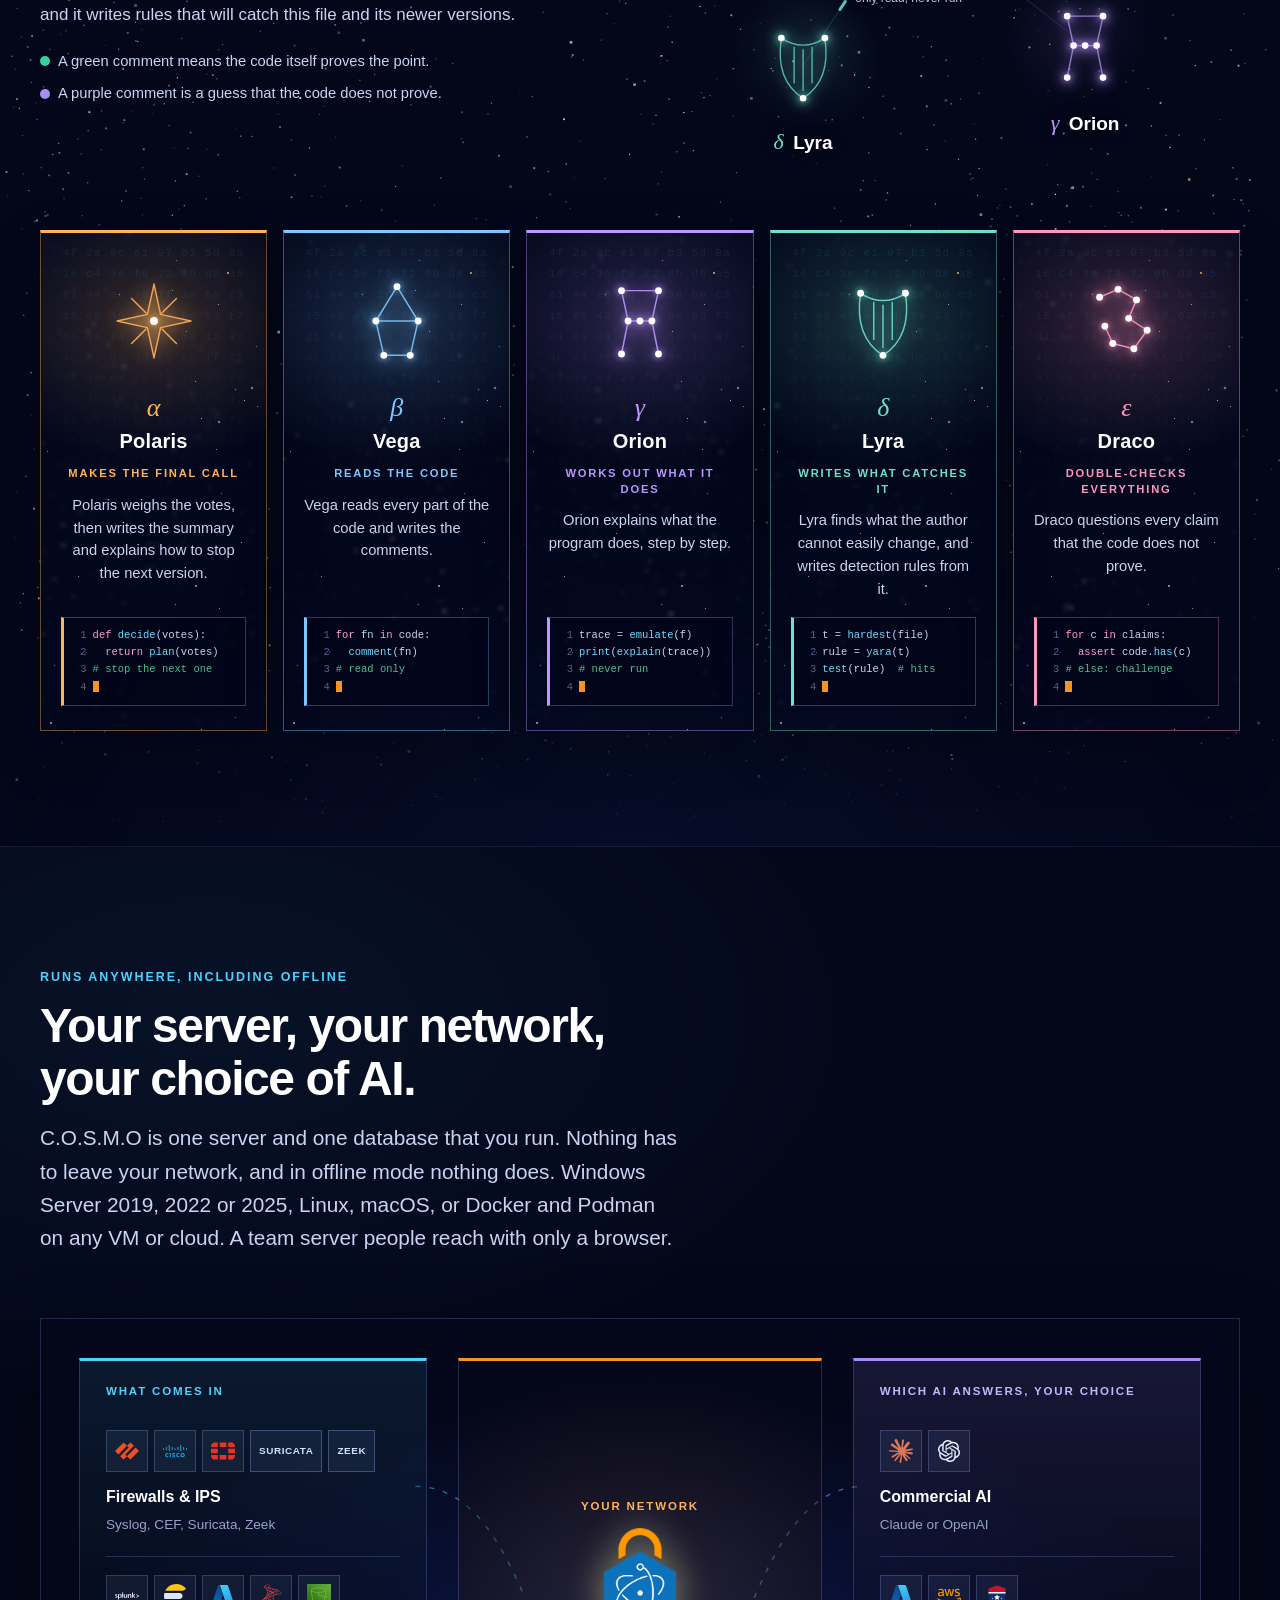
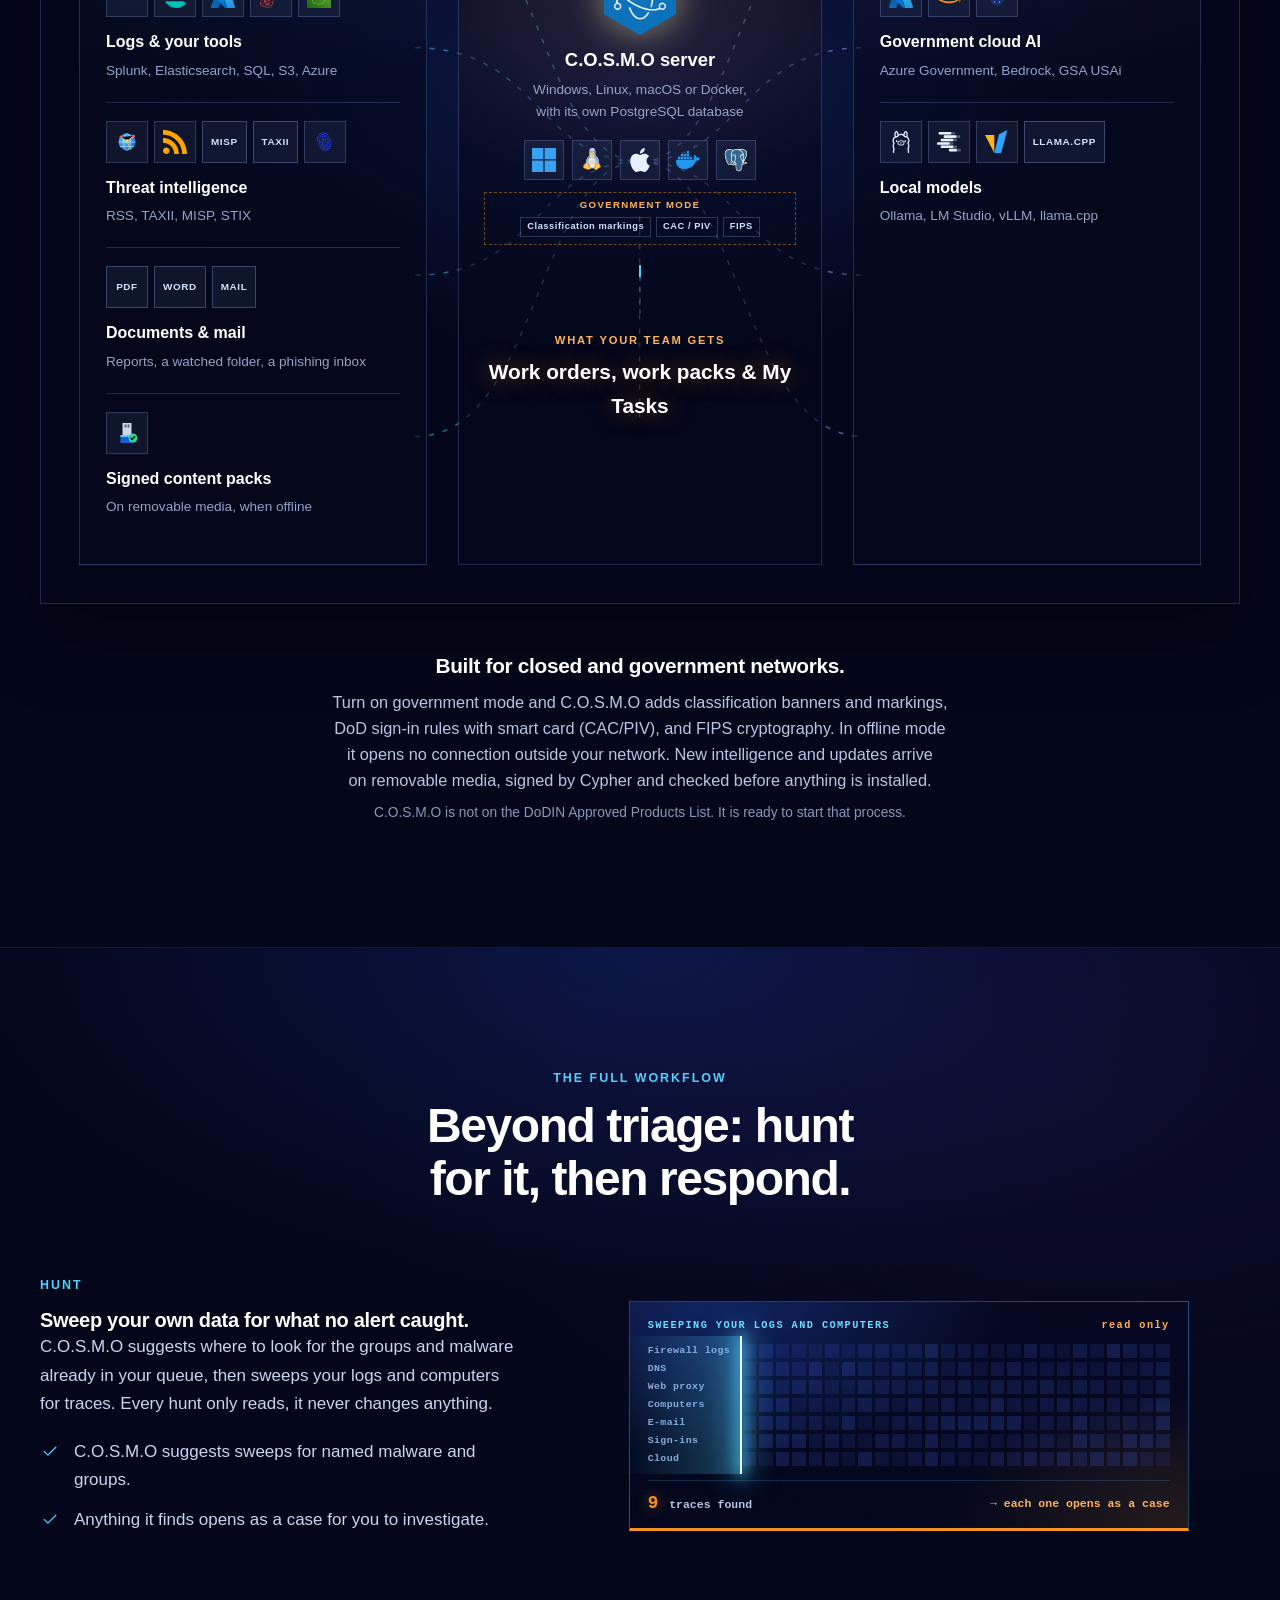
==== commit fcaca873: "Black holes: a slight tilt so the accretion disc shows, in the constellation and in the lab diagram;" ====
--- a/index.html
+++ b/index.html
@@ -190,7 +190,7 @@
       <div class="feature-media" data-reveal>
         <div class="nebula" role="img" aria-label="The Constellation: five AI analysts around the file they read. Polaris chairs. Vega reads the code, Orion works out what it does, Lyra writes the rules, Draco argues the other side.">
           <canvas class="neb-canvas" aria-hidden="true"></canvas>
-          <div class="neb-mal" aria-hidden="true"><svg class="neb-mal-svg" viewBox="0 0 100 100" aria-hidden="true"><defs><radialGradient id="mcor" cx="50%" cy="50%" r="50%"><stop offset="0" stop-color="#ffb35c" stop-opacity=".55"/><stop offset=".4" stop-color="#ff5a5f" stop-opacity=".26"/><stop offset=".75" stop-color="#7a1a5a" stop-opacity=".12"/><stop offset="1" stop-color="#3a0f4a" stop-opacity="0"/></radialGradient><linearGradient id="mhalo" x1="0" y1="0" x2="1" y2="0"><stop offset="0" stop-color="#ffb35c" stop-opacity="0"/><stop offset=".2" stop-color="#ffd9a8"/><stop offset=".5" stop-color="#fff"/><stop offset=".8" stop-color="#ffd9a8"/><stop offset="1" stop-color="#ffb35c" stop-opacity="0"/></linearGradient><linearGradient id="mband" x1="0" y1="0" x2="1" y2="0"><stop offset="0" stop-color="#ff5a5f" stop-opacity="0"/><stop offset=".25" stop-color="#f7931e" stop-opacity=".9"/><stop offset=".5" stop-color="#fff"/><stop offset=".75" stop-color="#f7931e" stop-opacity=".9"/><stop offset="1" stop-color="#ff5a5f" stop-opacity="0"/></linearGradient><filter id="mglow" x="-40%" y="-80%" width="180%" height="260%"><feGaussianBlur stdDeviation="1.1" result="b"/><feMerge><feMergeNode in="b"/><feMergeNode in="SourceGraphic"/></feMerge></filter><filter id="msoft" x="-40%" y="-80%" width="180%" height="260%"><feGaussianBlur stdDeviation="2.4"/></filter></defs><circle cx="50" cy="50" r="50" fill="url(#mcor)" class="cor"/><g transform="translate(50 50) scale(1 .6)"><g class="bhspin"><text x="46.1" y="9.3" font-size="5.8" fill="#ff8a8e" fill-opacity="0.35" class="cd">0x4D5A</text><text x="20.3" y="39.9" font-size="5.6" fill="#ffb35c" fill-opacity="0.38" class="cd">01</text><text x="-17.7" y="38.7" font-size="5.4" fill="#ff5a5f" fill-opacity="0.41" class="cd">{ }</text><text x="-39.2" y="9.7" font-size="5.2" fill="#ffd9a8" fill-opacity="0.43" class="cd">&lt;/&gt;</text><text x="-30.2" y="-23.4" font-size="5.0" fill="#ff8a8e" fill-opacity="0.46" class="cd">exec</text><text x="-0.4" y="-36.0" font-size="4.8" fill="#ffb35c" fill-opacity="0.49" class="cd">1011</text><text x="26.2" y="-21.3" font-size="4.6" fill="#ff5a5f" fill-opacity="0.52" class="cd">0xFF</text><text x="30.9" y="6.8" font-size="4.4" fill="#ffd9a8" fill-opacity="0.55" class="cd">sys()</text><text x="12.9" y="26.4" font-size="4.2" fill="#ff8a8e" fill-opacity="0.57" class="cd">&amp;&amp;</text><text x="-11.7" y="24.5" font-size="3.9" fill="#ffb35c" fill-opacity="0.60" class="cd">10</text><text x="-24.4" y="5.6" font-size="3.7" fill="#ff5a5f" fill-opacity="0.63" class="cd">0x90</text><text x="-17.8" y="-14.3" font-size="3.5" fill="#ffd9a8" fill-opacity="0.66" class="cd">..</text><text x="0.1" y="-20.6" font-size="3.3" fill="#ff8a8e" fill-opacity="0.69" class="cd">1</text><text x="14.5" y="-11.4" font-size="3.1" fill="#ffb35c" fill-opacity="0.72" class="cd">EF</text><text x="15.8" y="3.8" font-size="2.9" fill="#ff5a5f" fill-opacity="0.74" class="cd">run()</text><text x="5.9" y="12.7" font-size="2.7" fill="#ffd9a8" fill-opacity="0.77" class="cd">0110</text></g></g><ellipse cx="50" cy="50" rx="34" ry="10" fill="#ffb35c" opacity=".35" filter="url(#msoft)" class="bhband"/><circle cx="50" cy="50" r="23" fill="none" stroke="url(#mhalo)" stroke-width="3.6" filter="url(#mglow)" class="bhband"/><path d="M32 59 A20 15 0 0 0 68 59" fill="none" stroke="#ffd9a8" stroke-opacity=".75" stroke-width="1.5" filter="url(#mglow)"/><circle cx="50" cy="50" r="14.5" fill="#000"/><circle cx="50" cy="50" r="15.8" fill="none" stroke="#fff" stroke-opacity=".85" stroke-width=".7"/><ellipse cx="50" cy="52" rx="48" ry="2.6" fill="url(#mband)" filter="url(#mglow)" class="bhband"/><ellipse cx="50" cy="52" rx="30" ry=".8" fill="#fff" opacity=".9"/></svg><span class="neb-mal-name"><b>Malware</b><i>only read, never run</i></span></div>
+          <div class="neb-mal" aria-hidden="true"><svg class="neb-mal-svg" viewBox="0 0 100 100" aria-hidden="true"><defs><radialGradient id="mcor" cx="50%" cy="50%" r="50%"><stop offset="0" stop-color="#ffb35c" stop-opacity=".5"/><stop offset=".4" stop-color="#ff5a5f" stop-opacity=".24"/><stop offset=".75" stop-color="#7a1a5a" stop-opacity=".12"/><stop offset="1" stop-color="#3a0f4a" stop-opacity="0"/></radialGradient><linearGradient id="mhalo" x1="0" y1="0" x2="1" y2="0"><stop offset="0" stop-color="#ffb35c" stop-opacity=".1"/><stop offset=".25" stop-color="#ffd9a8"/><stop offset=".5" stop-color="#fff"/><stop offset=".75" stop-color="#ffd9a8"/><stop offset="1" stop-color="#ffb35c" stop-opacity=".1"/></linearGradient><linearGradient id="mdisc" x1="0" y1="0" x2="1" y2="0"><stop offset="0" stop-color="#ff5a5f" stop-opacity=".25"/><stop offset=".18" stop-color="#f7931e"/><stop offset=".42" stop-color="#ffe3b8"/><stop offset=".55" stop-color="#fff"/><stop offset=".78" stop-color="#f7931e"/><stop offset="1" stop-color="#ff5a5f" stop-opacity=".25"/></linearGradient><filter id="mglow" x="-40%" y="-80%" width="180%" height="260%"><feGaussianBlur stdDeviation="1.1" result="b"/><feMerge><feMergeNode in="b"/><feMergeNode in="SourceGraphic"/></feMerge></filter><filter id="msoft" x="-40%" y="-80%" width="180%" height="260%"><feGaussianBlur stdDeviation="2.6"/></filter></defs><circle cx="50" cy="50" r="50" fill="url(#mcor)" class="cor"/><g transform="translate(50 50) rotate(-16) scale(1 .42)"><g class="bhspin"><text x="46.1" y="9.3" font-size="6.4" fill="#ff8a8e" fill-opacity="0.55" class="cd">0x4D5A</text><text x="20.3" y="39.9" font-size="6.2" fill="#ffb35c" fill-opacity="0.57" class="cd">01</text><text x="-17.7" y="38.7" font-size="6.0" fill="#ff5a5f" fill-opacity="0.59" class="cd">{ }</text><text x="-39.2" y="9.7" font-size="5.8" fill="#ffd9a8" fill-opacity="0.61" class="cd">&lt;/&gt;</text><text x="-30.2" y="-23.4" font-size="5.5" fill="#ff8a8e" fill-opacity="0.63" class="cd">exec</text><text x="-0.4" y="-36.0" font-size="5.3" fill="#ffb35c" fill-opacity="0.66" class="cd">1011</text><text x="26.2" y="-21.3" font-size="5.1" fill="#ff5a5f" fill-opacity="0.68" class="cd">0xFF</text><text x="30.9" y="6.8" font-size="4.9" fill="#ffd9a8" fill-opacity="0.70" class="cd">sys()</text><text x="12.9" y="26.4" font-size="4.7" fill="#ff8a8e" fill-opacity="0.72" class="cd">&amp;&amp;</text><text x="-11.7" y="24.5" font-size="4.5" fill="#ffb35c" fill-opacity="0.74" class="cd">10</text><text x="-24.4" y="5.6" font-size="4.2" fill="#ff5a5f" fill-opacity="0.76" class="cd">0x90</text><text x="-17.8" y="-14.3" font-size="4.0" fill="#ffd9a8" fill-opacity="0.78" class="cd">..</text><text x="0.1" y="-20.6" font-size="3.8" fill="#ff8a8e" fill-opacity="0.80" class="cd">1</text><text x="14.5" y="-11.4" font-size="3.6" fill="#ffb35c" fill-opacity="0.82" class="cd">EF</text><text x="15.8" y="3.8" font-size="3.4" fill="#ff5a5f" fill-opacity="0.84" class="cd">run()</text><text x="5.9" y="12.7" font-size="3.2" fill="#ffd9a8" fill-opacity="0.87" class="cd">0110</text></g></g><g transform="translate(50 50) rotate(-16)"><ellipse rx="42" ry="13" fill="none" stroke="#ffb35c" stroke-opacity=".5" stroke-width="9" filter="url(#msoft)" class="bhband"/><ellipse rx="42" ry="13" fill="none" stroke="url(#mdisc)" stroke-width="5.5" filter="url(#mglow)" class="bhband"/><ellipse rx="42" ry="13" fill="none" stroke="#fff" stroke-opacity=".5" stroke-width=".7"/></g><circle cx="50" cy="50" r="24" fill="none" stroke="url(#mhalo)" stroke-width="3.2" filter="url(#mglow)" class="bhband"/><path d="M30 60 A21 16 0 0 0 70 60" fill="none" stroke="#ffd9a8" stroke-opacity=".7" stroke-width="1.3" filter="url(#mglow)"/><circle cx="50" cy="50" r="15" fill="#000"/><g transform="translate(50 50) rotate(-16)"><path d="M-42 0 A42 13 0 0 0 42 0" fill="none" stroke="url(#mdisc)" stroke-width="5.5" stroke-linecap="round" filter="url(#mglow)" class="bhband"/><path d="M-30 1.2 A30 9.5 0 0 0 30 1.2" fill="none" stroke="#fff" stroke-opacity=".85" stroke-width=".9"/></g><circle cx="50" cy="50" r="16.2" fill="none" stroke="#fff" stroke-opacity=".8" stroke-width=".7"/></svg><span class="neb-mal-name"><b>Malware</b><i>only read, never run</i></span></div>
           <span class="neb-member chair" style="--c:#ffb35c" aria-hidden="true"><svg class="neb-emblem" viewBox="0 0 100 100"><g class="gl"><path d="M50 22 L55 45 L78 50 L55 55 L50 78 L45 55 L22 50 L45 45 Z" class="fl"/><path d="M33 33 L44 44 M67 33 L56 44 M33 67 L44 56 M67 67 L56 56"/><circle cx="50" cy="50" r="3"/></g></svg><b><i class="gk">α</i> Polaris</b></span><span class="neb-member" style="--c:#7ec8ff" aria-hidden="true"><svg class="neb-emblem" viewBox="0 0 100 100"><g class="gl"><path d="M50 24 L34 50 L66 50 Z M34 50 L40 76 L60 76 L66 50"/><circle cx="50" cy="24" r="2.6"/><circle cx="34" cy="50" r="2.6"/><circle cx="66" cy="50" r="2.6"/><circle cx="40" cy="76" r="2.6"/><circle cx="60" cy="76" r="2.6"/></g></svg><b><i class="gk">β</i> Vega</b></span><span class="neb-member" style="--c:#bd96ff" aria-hidden="true"><svg class="neb-emblem" viewBox="0 0 100 100"><g class="gl"><path d="M36 27 L41 50 L36 75 M64 27 L59 50 L64 75 M36 27 L64 27 M41 50 L59 50"/><circle cx="36" cy="27" r="2.6"/><circle cx="64" cy="27" r="2.6"/><circle cx="41" cy="50" r="2.6"/><circle cx="50" cy="50" r="2.6"/><circle cx="59" cy="50" r="2.6"/><circle cx="36" cy="75" r="2.6"/><circle cx="64" cy="75" r="2.6"/></g></svg><b><i class="gk">γ</i> Orion</b></span><span class="neb-member" style="--c:#6ee1c8" aria-hidden="true"><svg class="neb-emblem" viewBox="0 0 100 100"><g class="gl"><path d="M33 29 Q28 62 50 76 Q72 62 67 29 M33 29 Q50 40 67 29 M43 36 V64 M50 38 V70 M57 36 V64"/><circle cx="33" cy="29" r="2.6"/><circle cx="67" cy="29" r="2.6"/><circle cx="50" cy="76" r="2.6"/></g></svg><b><i class="gk">δ</i> Lyra</b></span><span class="neb-member" style="--c:#ff96be" aria-hidden="true"><svg class="neb-emblem" viewBox="0 0 100 100"><g class="gl"><path d="M30 32 L44 26 L58 34 L52 48 L66 57 L56 71 L40 67 L34 54"/><circle cx="30" cy="32" r="2.6"/><circle cx="44" cy="26" r="2.6"/><circle cx="58" cy="34" r="2.6"/><circle cx="52" cy="48" r="2.6"/><circle cx="66" cy="57" r="2.6"/><circle cx="56" cy="71" r="2.6"/><circle cx="40" cy="67" r="2.6"/><circle cx="34" cy="54" r="2.6"/></g></svg><b><i class="gk">ε</i> Draco</b></span>
         </div>
       </div>
@@ -381,13 +381,13 @@
   <g clip-path="url(#bh-screen)">
     <text x="18" y="17" font-size="3.6" fill="#4fd1ff" fill-opacity=".22" class="cd">SYN  0x4D5A  ACK</text><text x="62" y="25" font-size="3.6" fill="#4fd1ff" fill-opacity=".22" class="cd">MOV  eax, 0x90</text><text x="18" y="33" font-size="3.6" fill="#4fd1ff" fill-opacity=".22" class="cd">CALL payload()</text><text x="62" y="41" font-size="3.6" fill="#4fd1ff" fill-opacity=".22" class="cd">XOR  rbx, rbx</text><text x="18" y="49" font-size="3.6" fill="#4fd1ff" fill-opacity=".22" class="cd">PUSH 0xFF  //</text><text x="62" y="57" font-size="3.6" fill="#4fd1ff" fill-opacity=".22" class="cd">if (open) run()</text><text x="18" y="65" font-size="3.6" fill="#4fd1ff" fill-opacity=".22" class="cd">0101 1100 0011</text>
     <g transform="translate(60 37) scale(1 .55)"><g class="spin"><text x="45.1" y="9.1" font-size="7.6" fill="#ff8a8e" fill-opacity="0.35" class="cd">0x4D5A</text><text x="20.4" y="38.2" font-size="7.3" fill="#ffb35c" fill-opacity="0.39" class="cd">01</text><text x="-15.4" y="37.6" font-size="6.9" fill="#ff5a5f" fill-opacity="0.42" class="cd">{ }</text><text x="-36.2" y="11.3" font-size="6.6" fill="#ffd9a8" fill-opacity="0.46" class="cd"></></text><text x="-29.5" y="-19.2" font-size="6.3" fill="#ff8a8e" fill-opacity="0.49" class="cd">exec</text><text x="-3.6" y="-32.3" font-size="6.0" fill="#ffb35c" fill-opacity="0.53" class="cd">1011</text><text x="20.7" y="-21.4" font-size="5.6" fill="#ff5a5f" fill-opacity="0.56" class="cd">0xFF</text><text x="27.0" y="2.1" font-size="5.3" fill="#ffd9a8" fill-opacity="0.60" class="cd">sys()</text><text x="14.1" y="19.9" font-size="5.0" fill="#ff8a8e" fill-opacity="0.63" class="cd">&&</text><text x="-5.7" y="20.9" font-size="4.6" fill="#ffb35c" fill-opacity="0.67" class="cd">10</text><text x="-17.3" y="7.8" font-size="4.3" fill="#ff5a5f" fill-opacity="0.70" class="cd">0x90</text><text x="-14.6" y="-7.2" font-size="4.0" fill="#ffd9a8" fill-opacity="0.74" class="cd">..</text><text x="-3.2" y="-13.2" font-size="3.7" fill="#ff8a8e" fill-opacity="0.77" class="cd">1</text><text x="6.5" y="-8.7" font-size="3.3" fill="#ffb35c" fill-opacity="0.81" class="cd">EF</text><g transform="translate(-24 14)" fill="#ff5a5f" opacity=".9"><g transform="translate(-6 -6) scale(.5)"><path d="M20 8h-2.81a5.985 5.985 0 0 0-1.82-1.96L17 4.41 15.59 3l-2.17 2.17C12.96 5.06 12.49 5 12 5s-.96.06-1.41.17L8.41 3 7 4.41l1.62 1.63C7.88 6.55 7.26 7.22 6.81 8H4v2h2.09c-.05.33-.09.66-.09 1v1H4v2h2v1c0 .34.04.67.09 1H4v2h2.81c1.04 1.79 2.97 3 5.19 3s4.15-1.21 5.19-3H20v-2h-2.09c.05-.33.09-.66.09-1v-1h2v-2h-2v-1c0-.34-.04-.67-.09-1H20V8zm-4 4v3c0 .22-.03.47-.07.7l-.1.65-.37.65c-.72 1.24-2.04 2-3.46 2s-2.74-.77-3.46-2l-.37-.64-.1-.65A4.27 4.27 0 0 1 8 15v-4c0-.23.03-.48.07-.7l.1-.65.37-.65c.3-.52.72-.97 1.21-1.31l.57-.39.74-.18a3.787 3.787 0 0 1 1.89 0l.68.16.61.42c.5.34.91.78 1.21 1.31l.38.65.1.65c.04.22.07.47.07.69v1zm-6 2h4v2h-4zm0-4h4v2h-4z"/></g></g></g></g>
-    <ellipse cx="60" cy="37" rx="30" ry="10" fill="#ffb35c" opacity=".35" filter="url(#bh-soft)" class="disk"/>
-    <circle cx="60" cy="37" r="15.5" fill="none" stroke="url(#bh-halo)" stroke-width="4" filter="url(#bh-glow)" class="disk"/>
-    <path d="M47 43 A14 11 0 0 0 73 43" fill="none" stroke="#ffd9a8" stroke-opacity=".75" stroke-width="1.6" filter="url(#bh-glow)"/>
-    <circle cx="60" cy="37" r="9.6" fill="#000"/>
-    <circle cx="60" cy="37" r="10.6" fill="none" stroke="#fff" stroke-opacity=".85" stroke-width=".7"/>
-    <ellipse cx="60" cy="39" rx="44" ry="2.4" fill="url(#bh-band)" filter="url(#bh-glow)" class="band"/>
-    <ellipse cx="60" cy="39" rx="26" ry=".8" fill="#fff" opacity=".9"/>
+    <g transform="translate(60 37) rotate(-16)"><ellipse rx="30" ry="9.5" fill="none" stroke="#ffb35c" stroke-opacity=".45" stroke-width="6" filter="url(#bh-soft)" class="disk"/><ellipse rx="30" ry="9.5" fill="none" stroke="url(#bh-band)" stroke-width="3.6" filter="url(#bh-glow)" class="disk"/></g>
+    <circle cx="60" cy="37" r="16.5" fill="none" stroke="url(#bh-halo)" stroke-width="3" filter="url(#bh-glow)" class="disk"/>
+    <path d="M45 44 A15 11 0 0 0 75 44" fill="none" stroke="#ffd9a8" stroke-opacity=".7" stroke-width="1.3" filter="url(#bh-glow)"/>
+    <circle cx="60" cy="37" r="10.4" fill="#000"/>
+    <g transform="translate(60 37) rotate(-16)"><path d="M-30 0 A30 9.5 0 0 0 30 0" fill="none" stroke="url(#bh-band)" stroke-width="3.6" stroke-linecap="round" filter="url(#bh-glow)" class="band"/><path d="M-21 .8 A21 7 0 0 0 21 .8" fill="none" stroke="#fff" stroke-opacity=".85" stroke-width=".7"/></g>
+    <circle cx="60" cy="37" r="11.4" fill="none" stroke="#fff" stroke-opacity=".8" stroke-width=".6"/>
+
   </g>
   <rect x="52" y="70" width="16" height="6" fill="#0a1030" stroke="#ff5a5f" stroke-opacity=".35"/>
   <rect x="38" y="76" width="44" height="4" rx="2" fill="#0a1030" stroke="#ff5a5f" stroke-opacity=".35"/>
